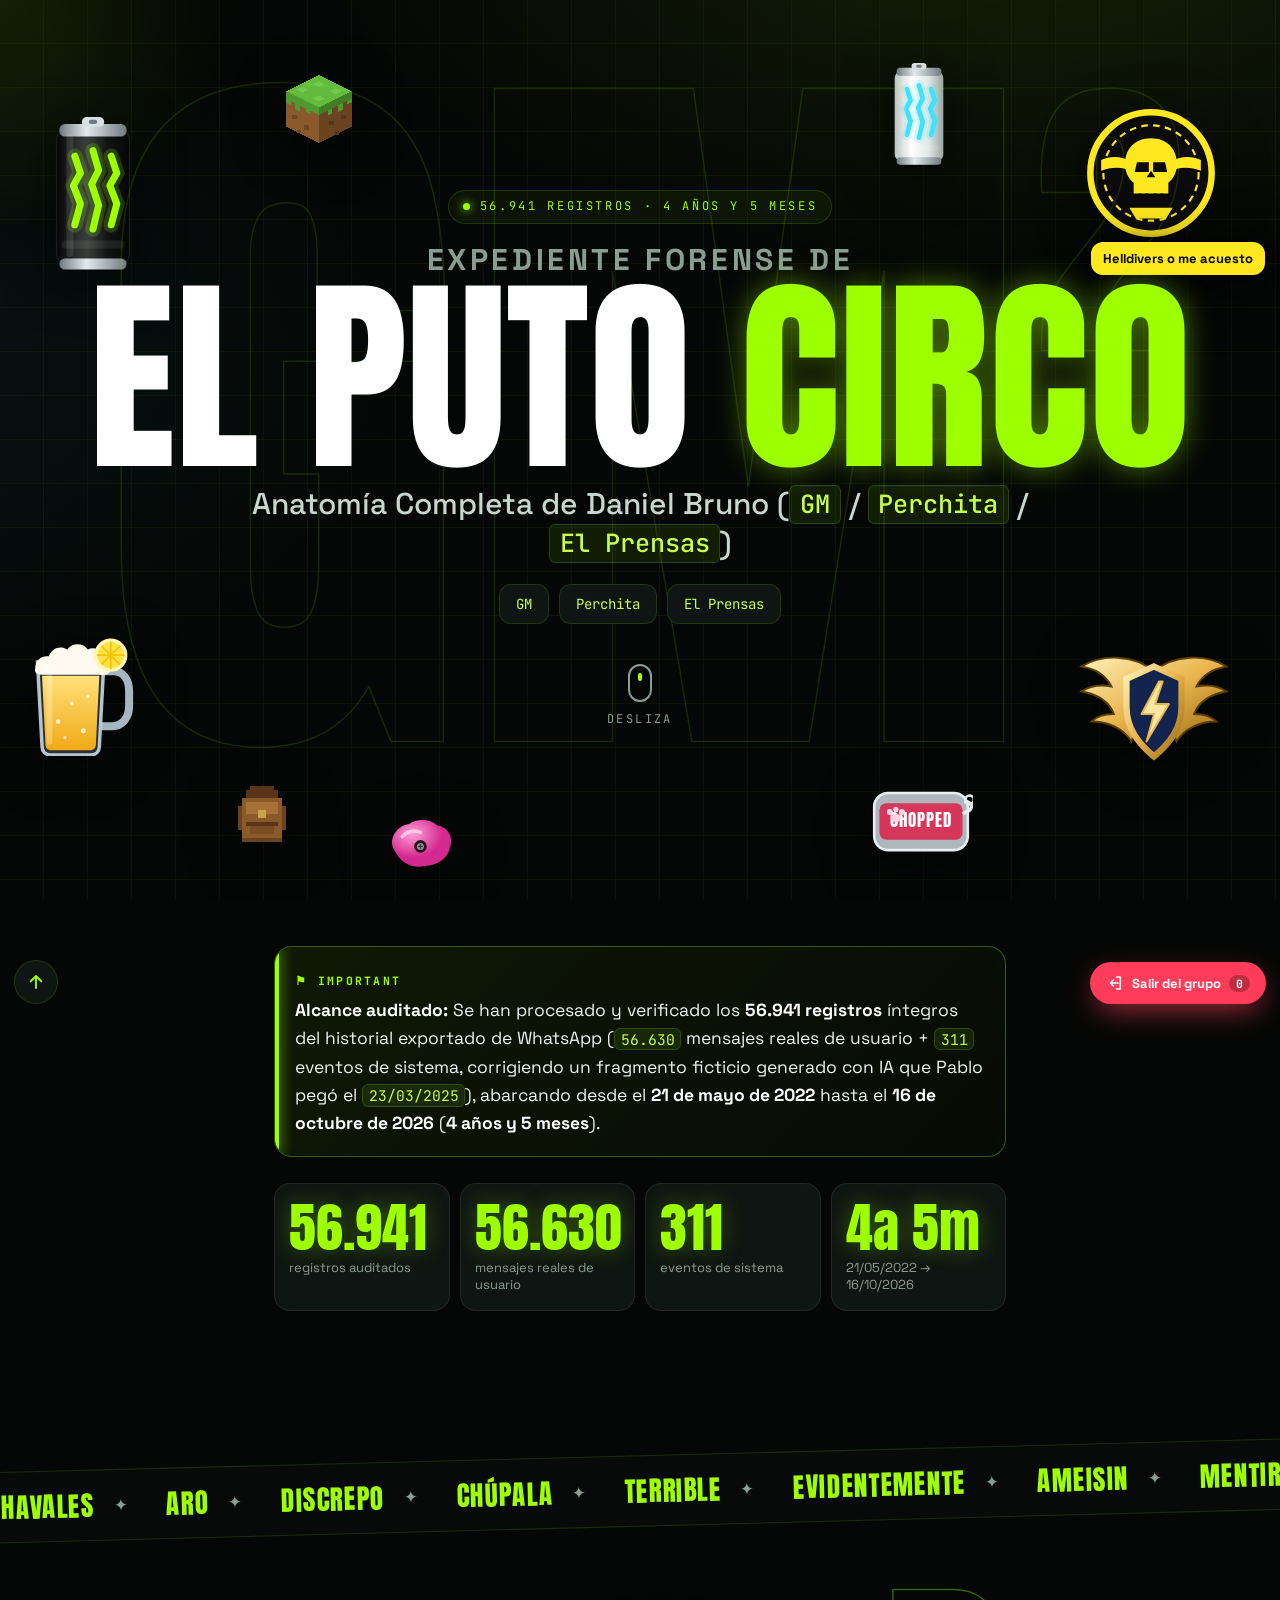
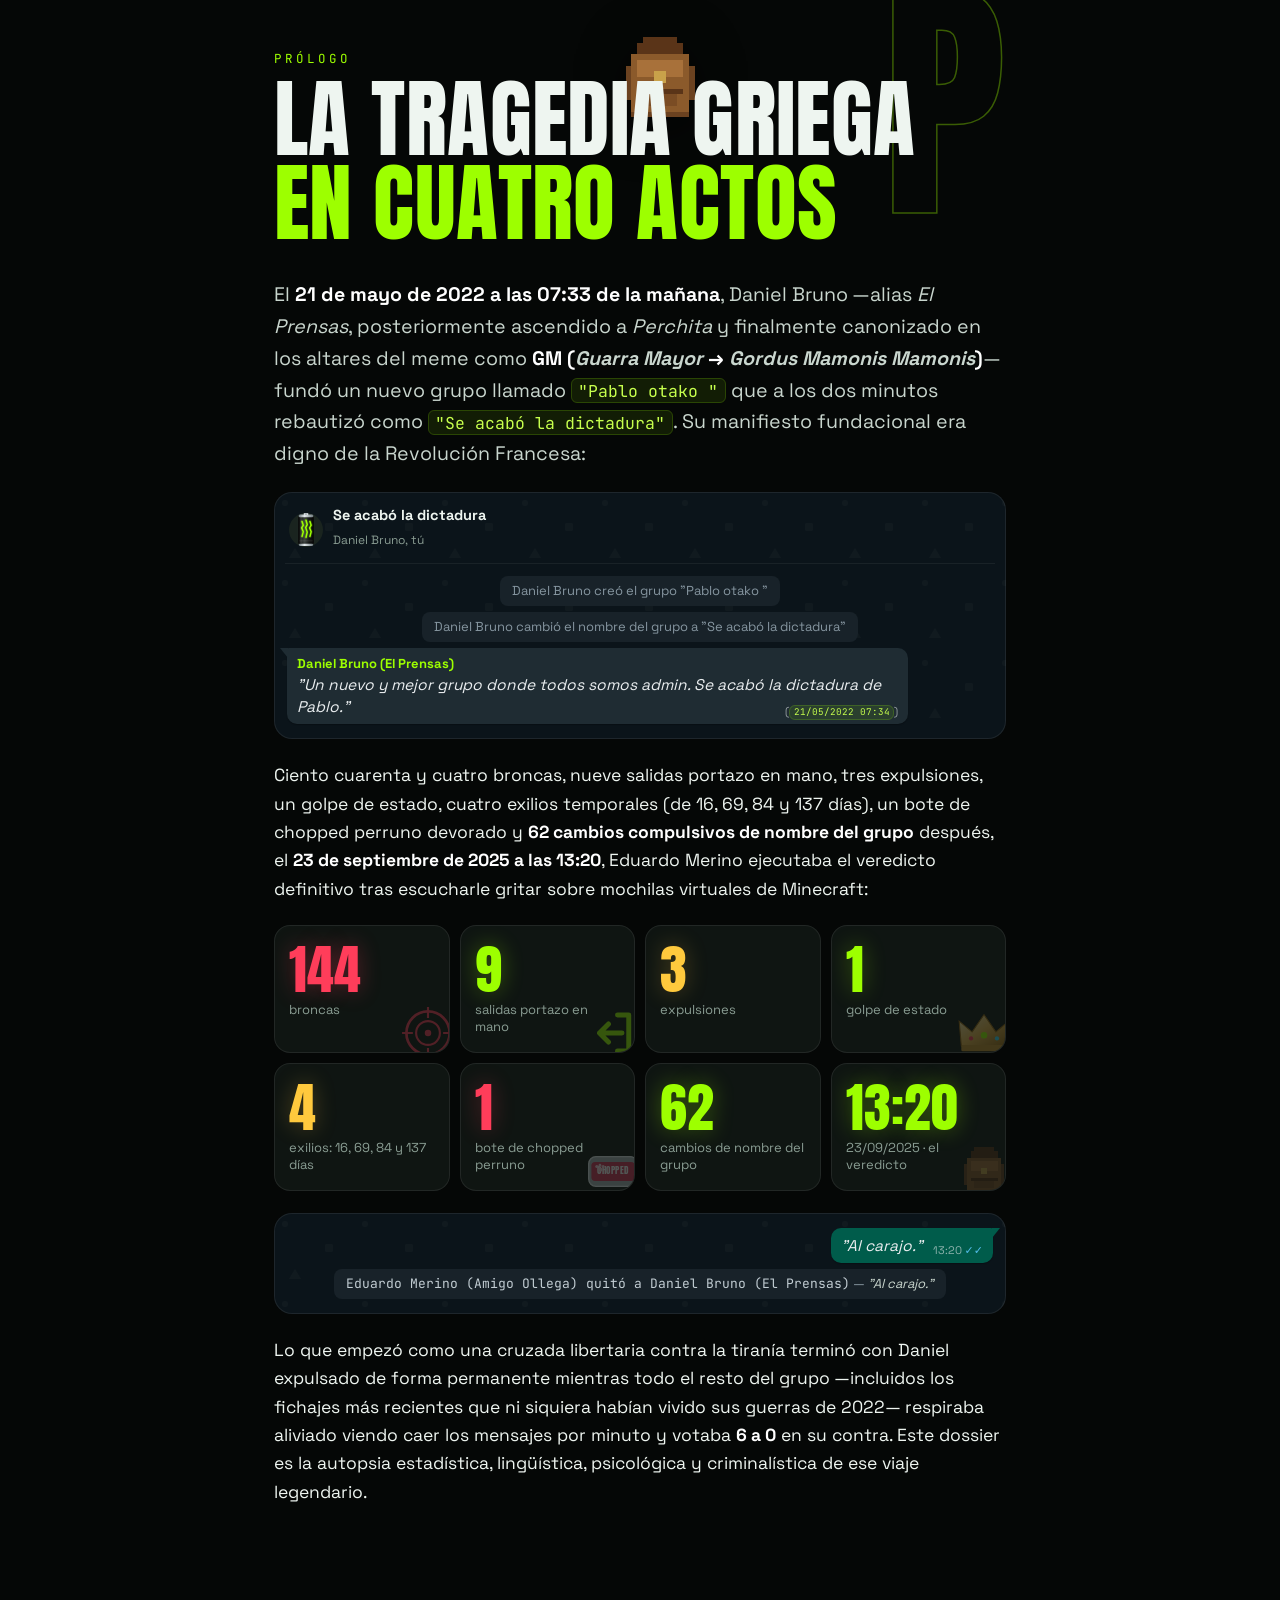
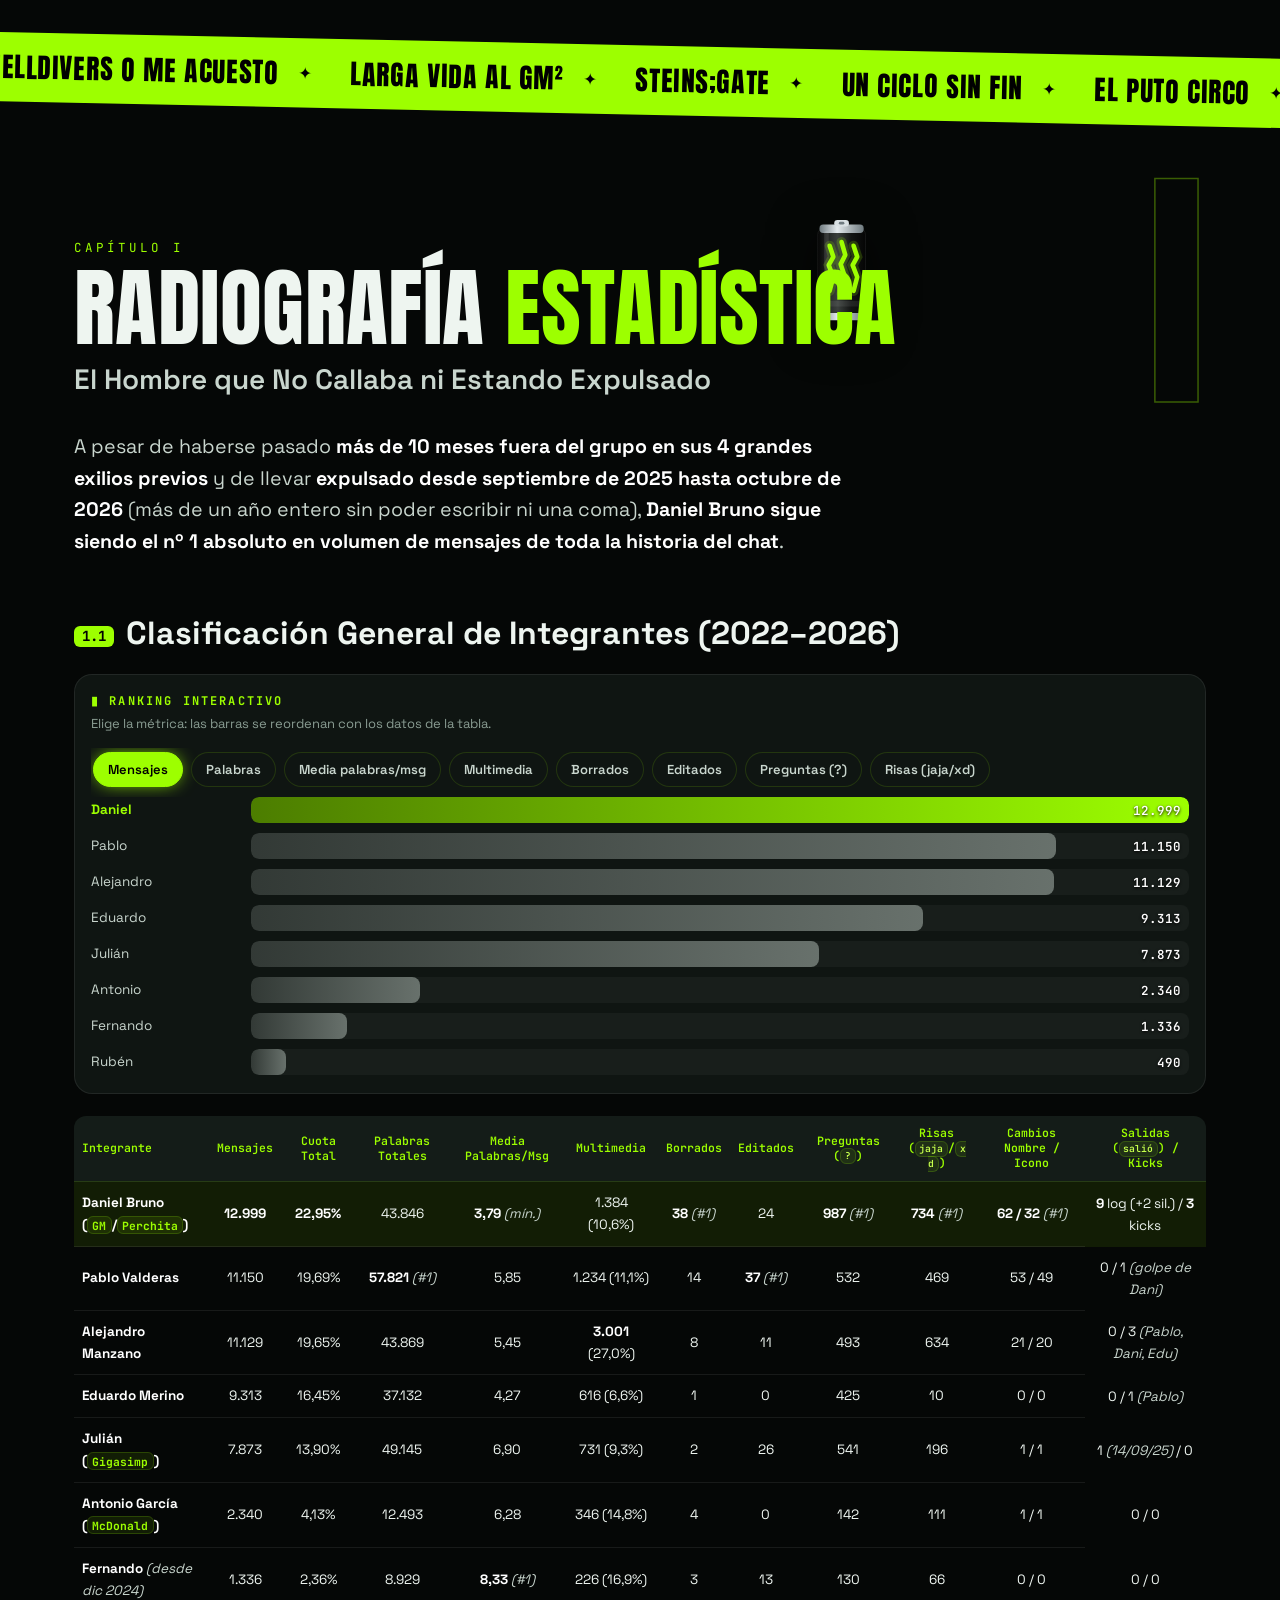
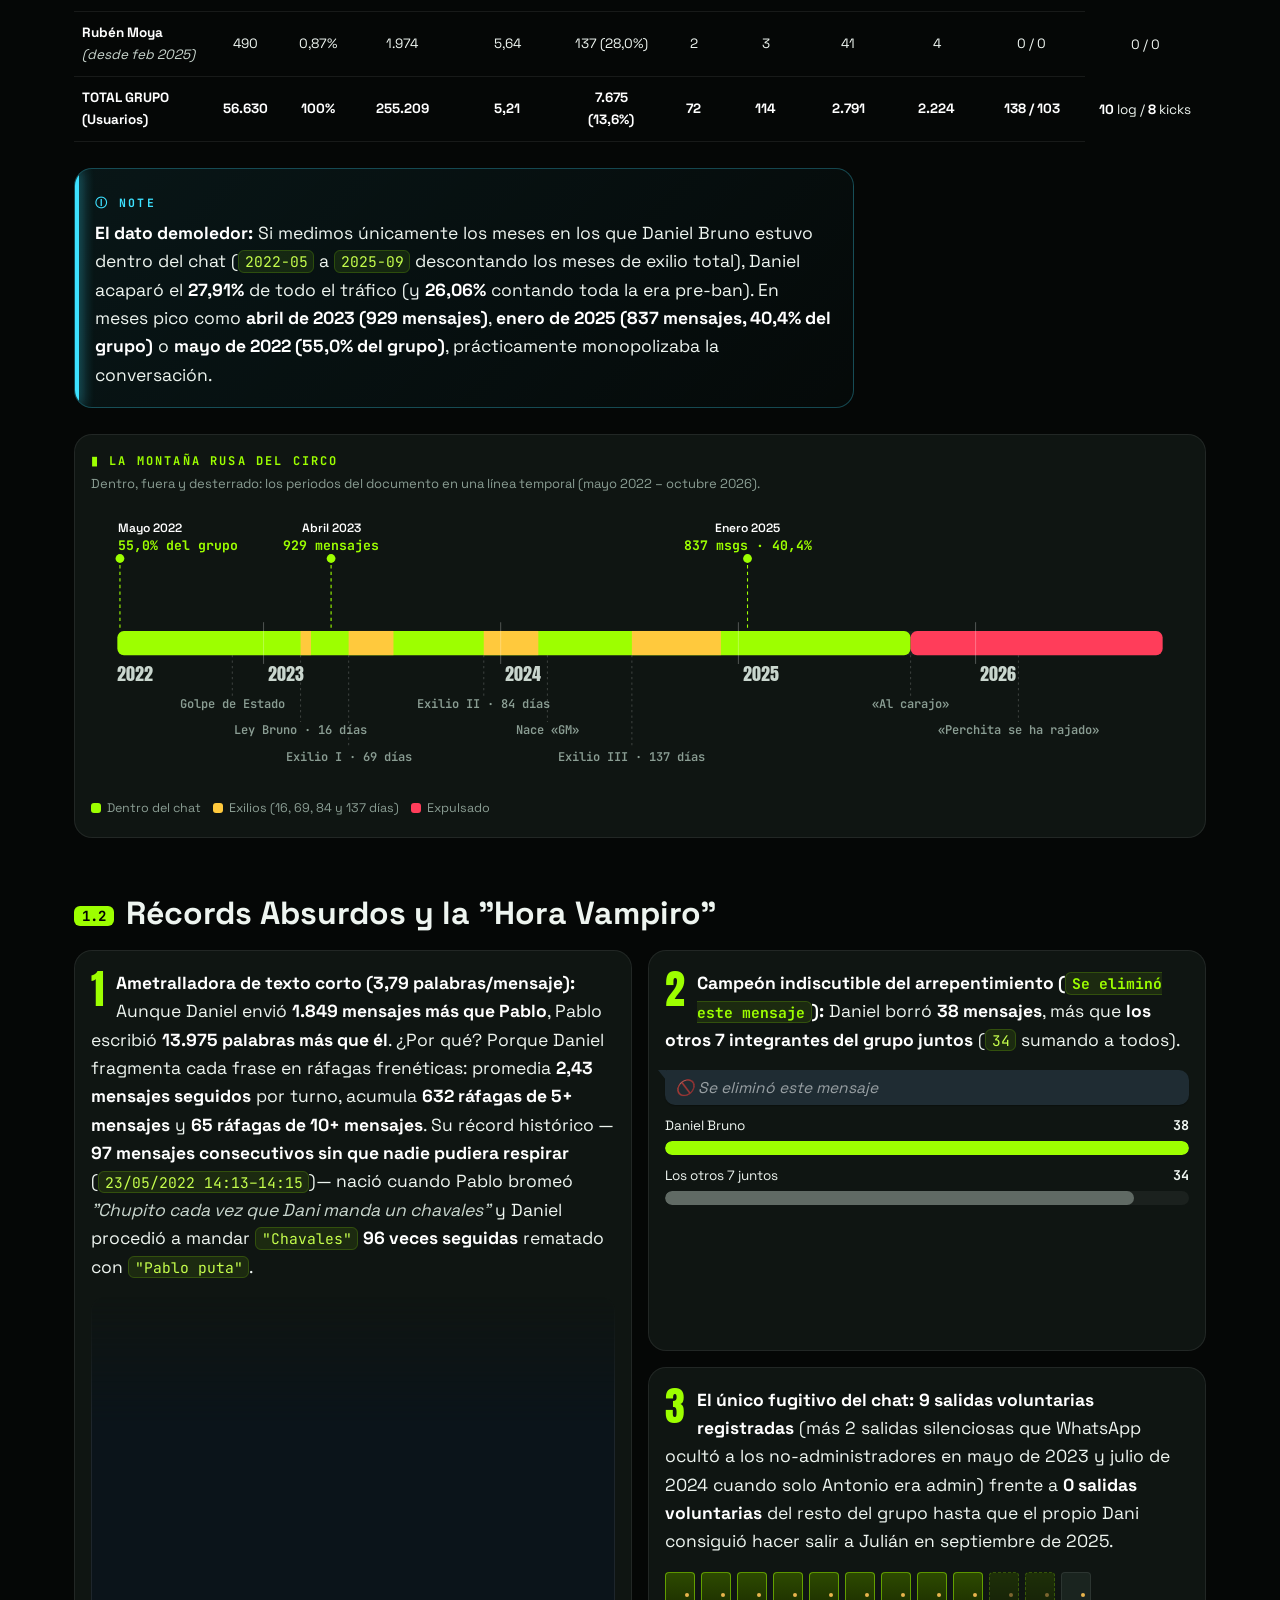
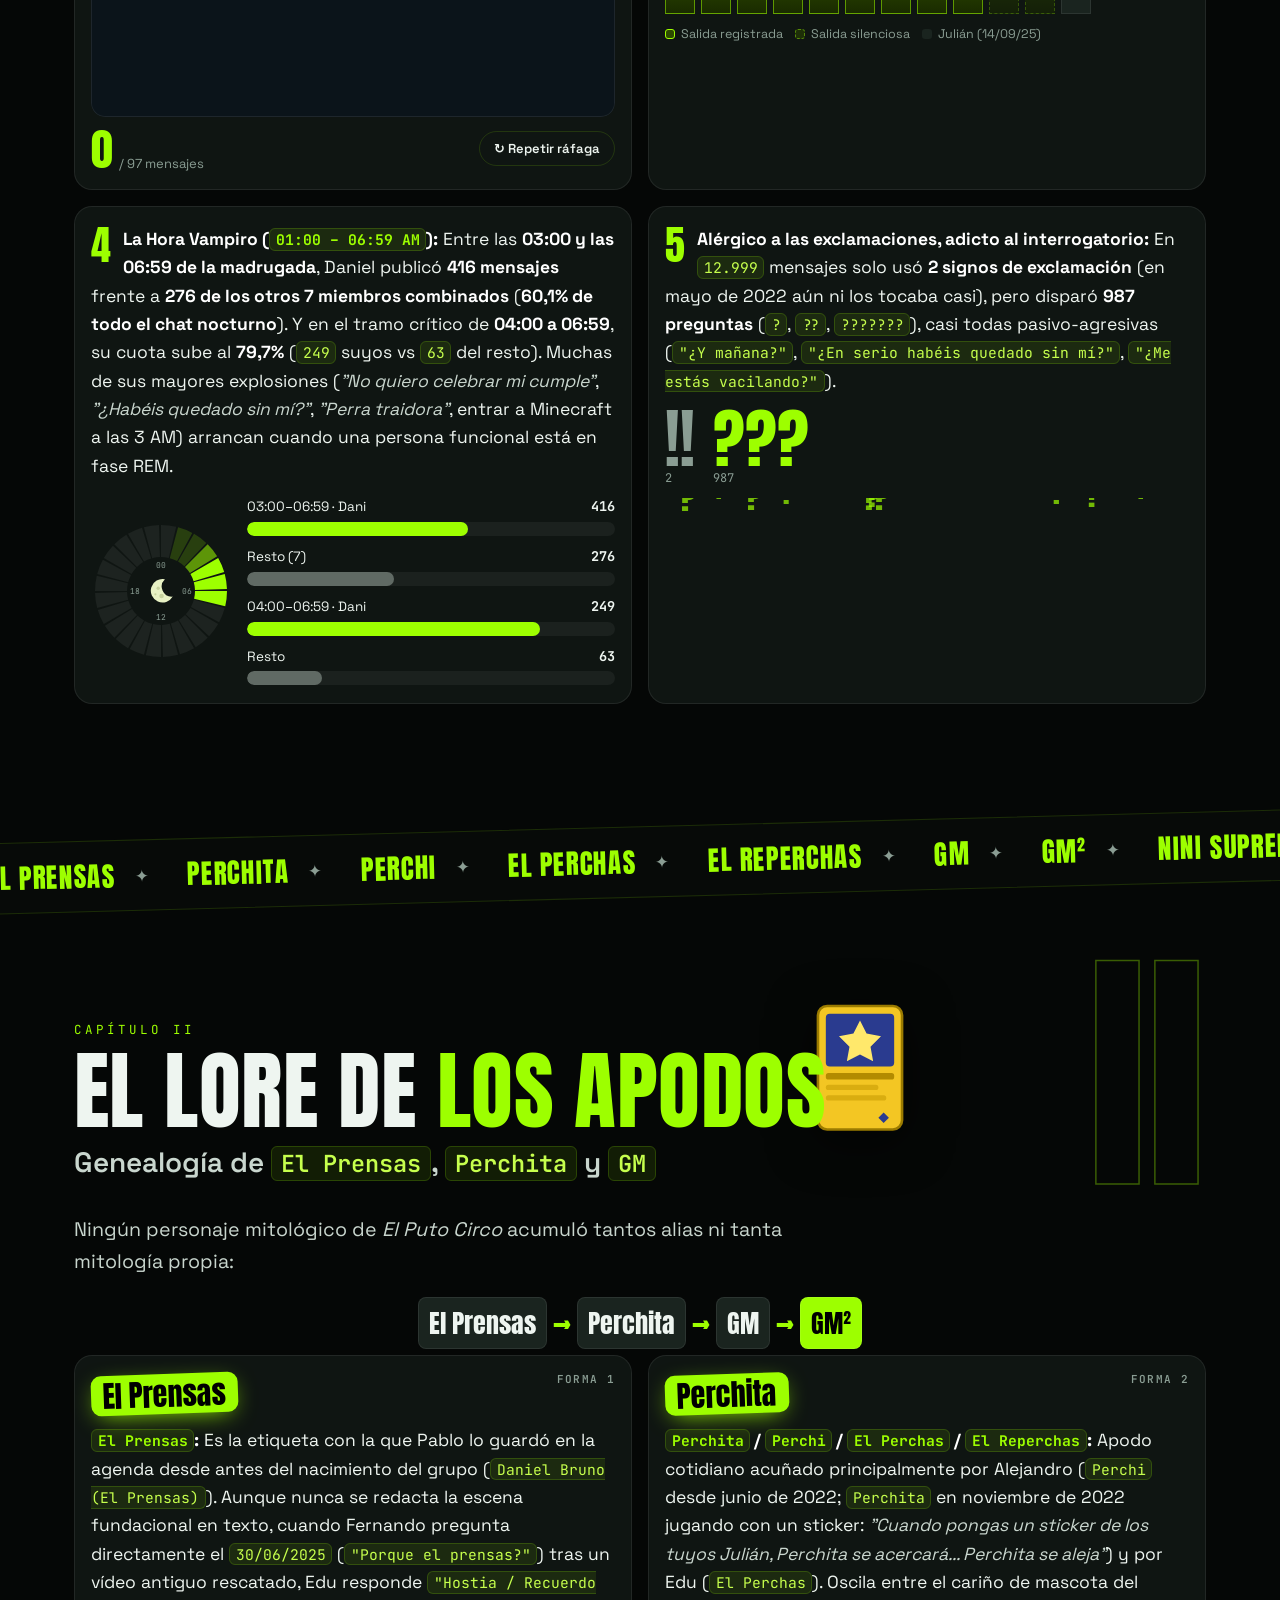
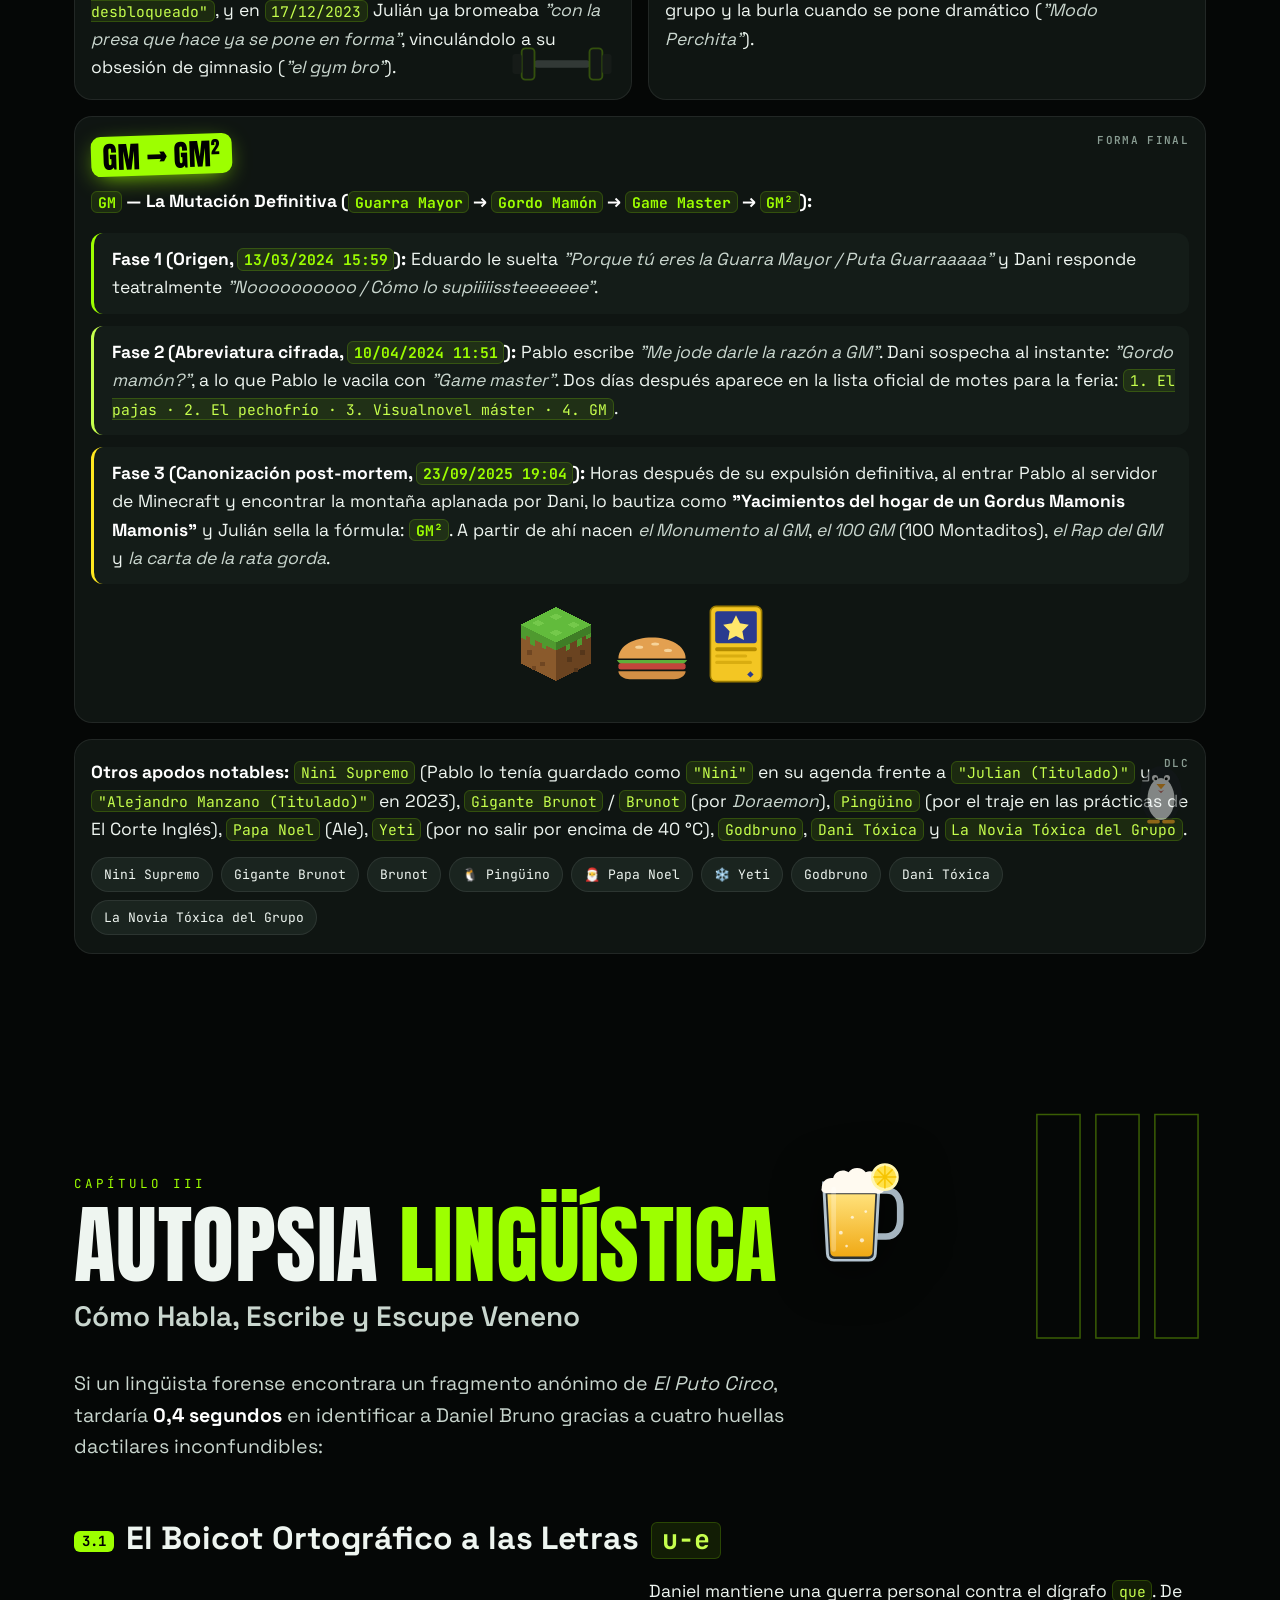
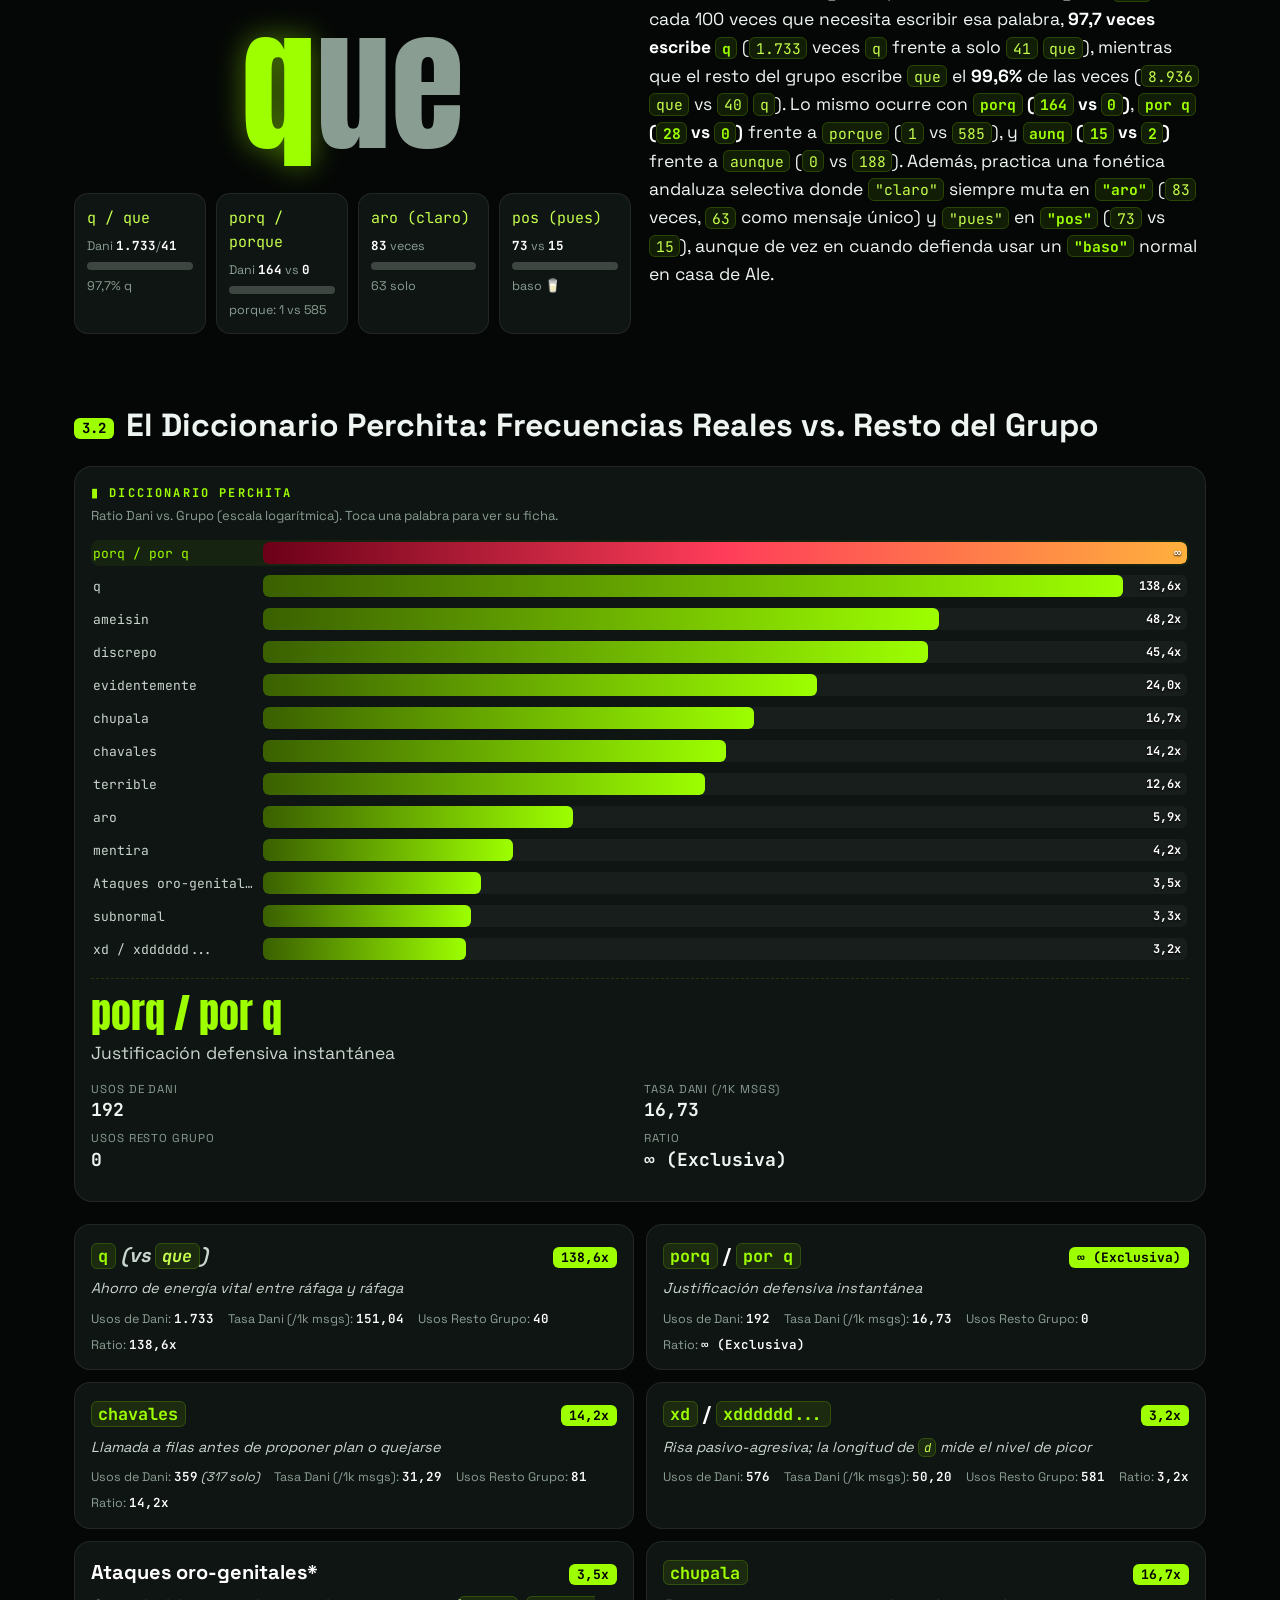
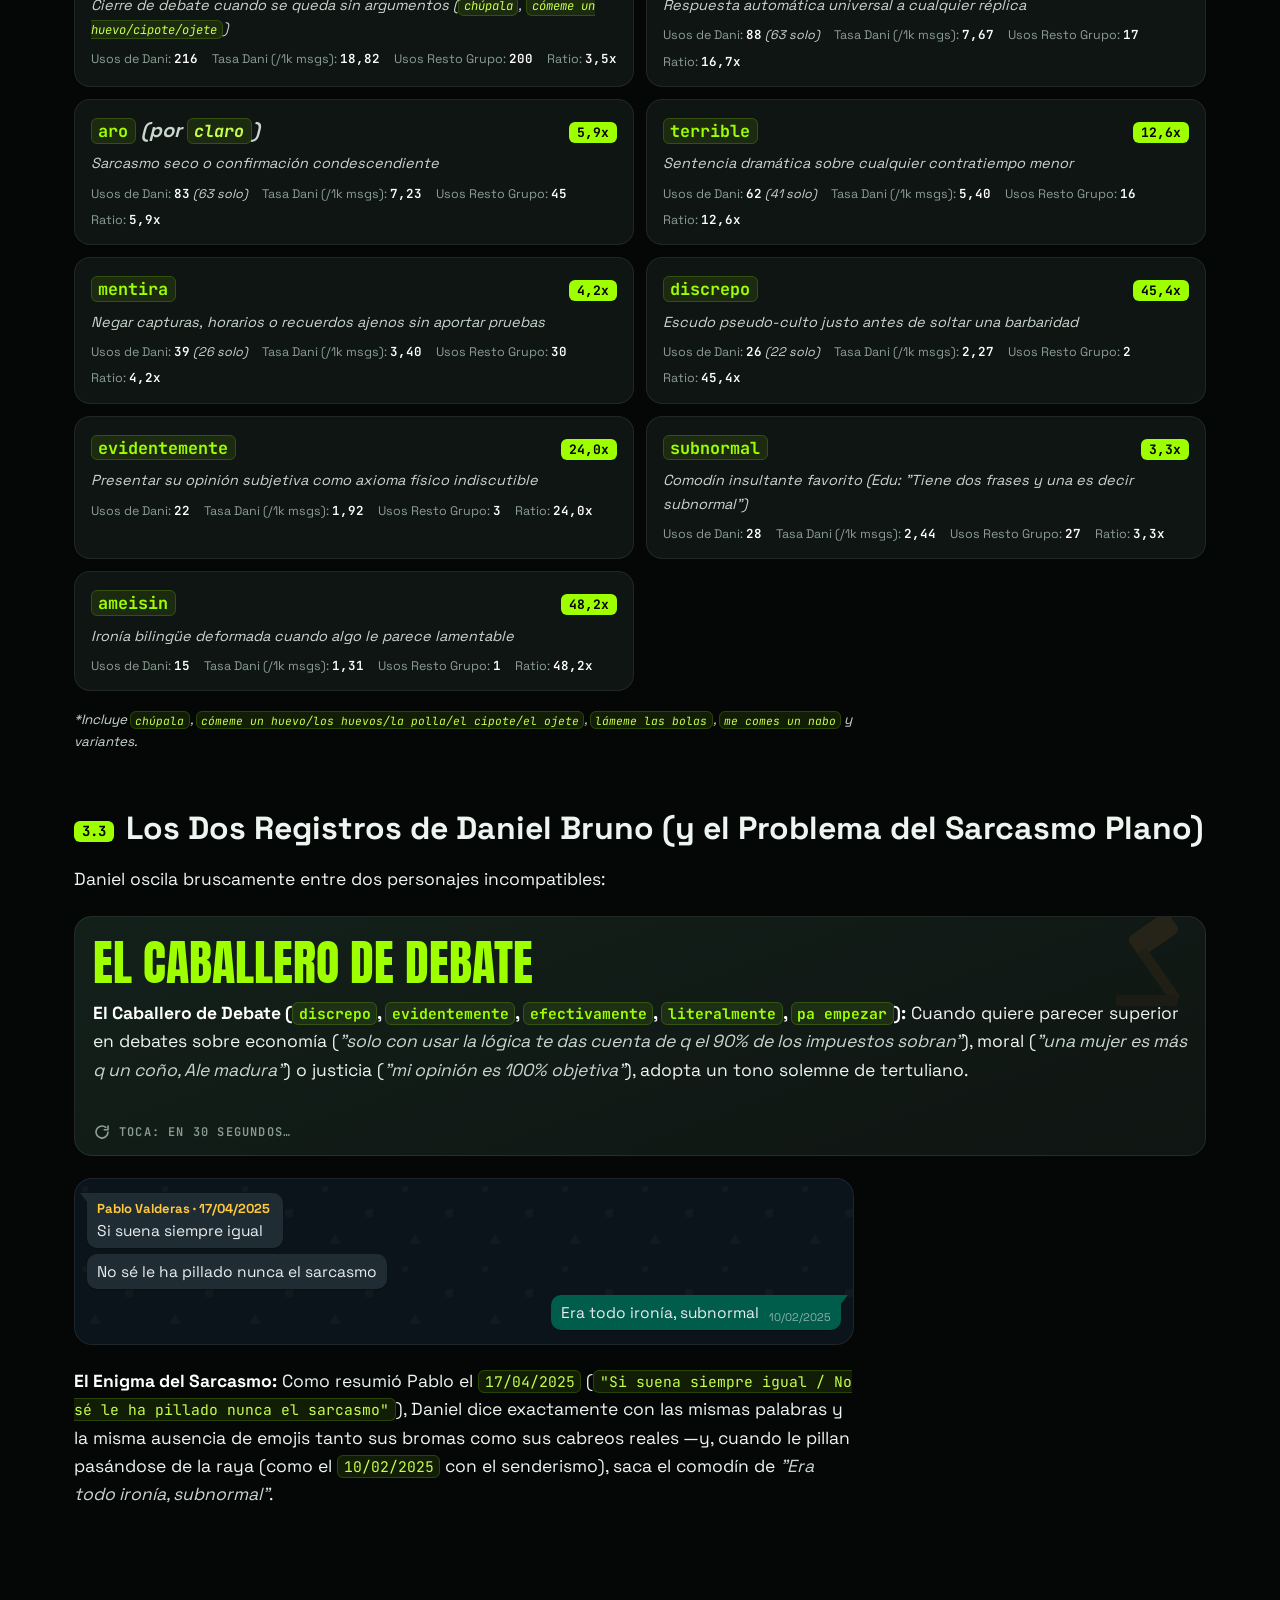
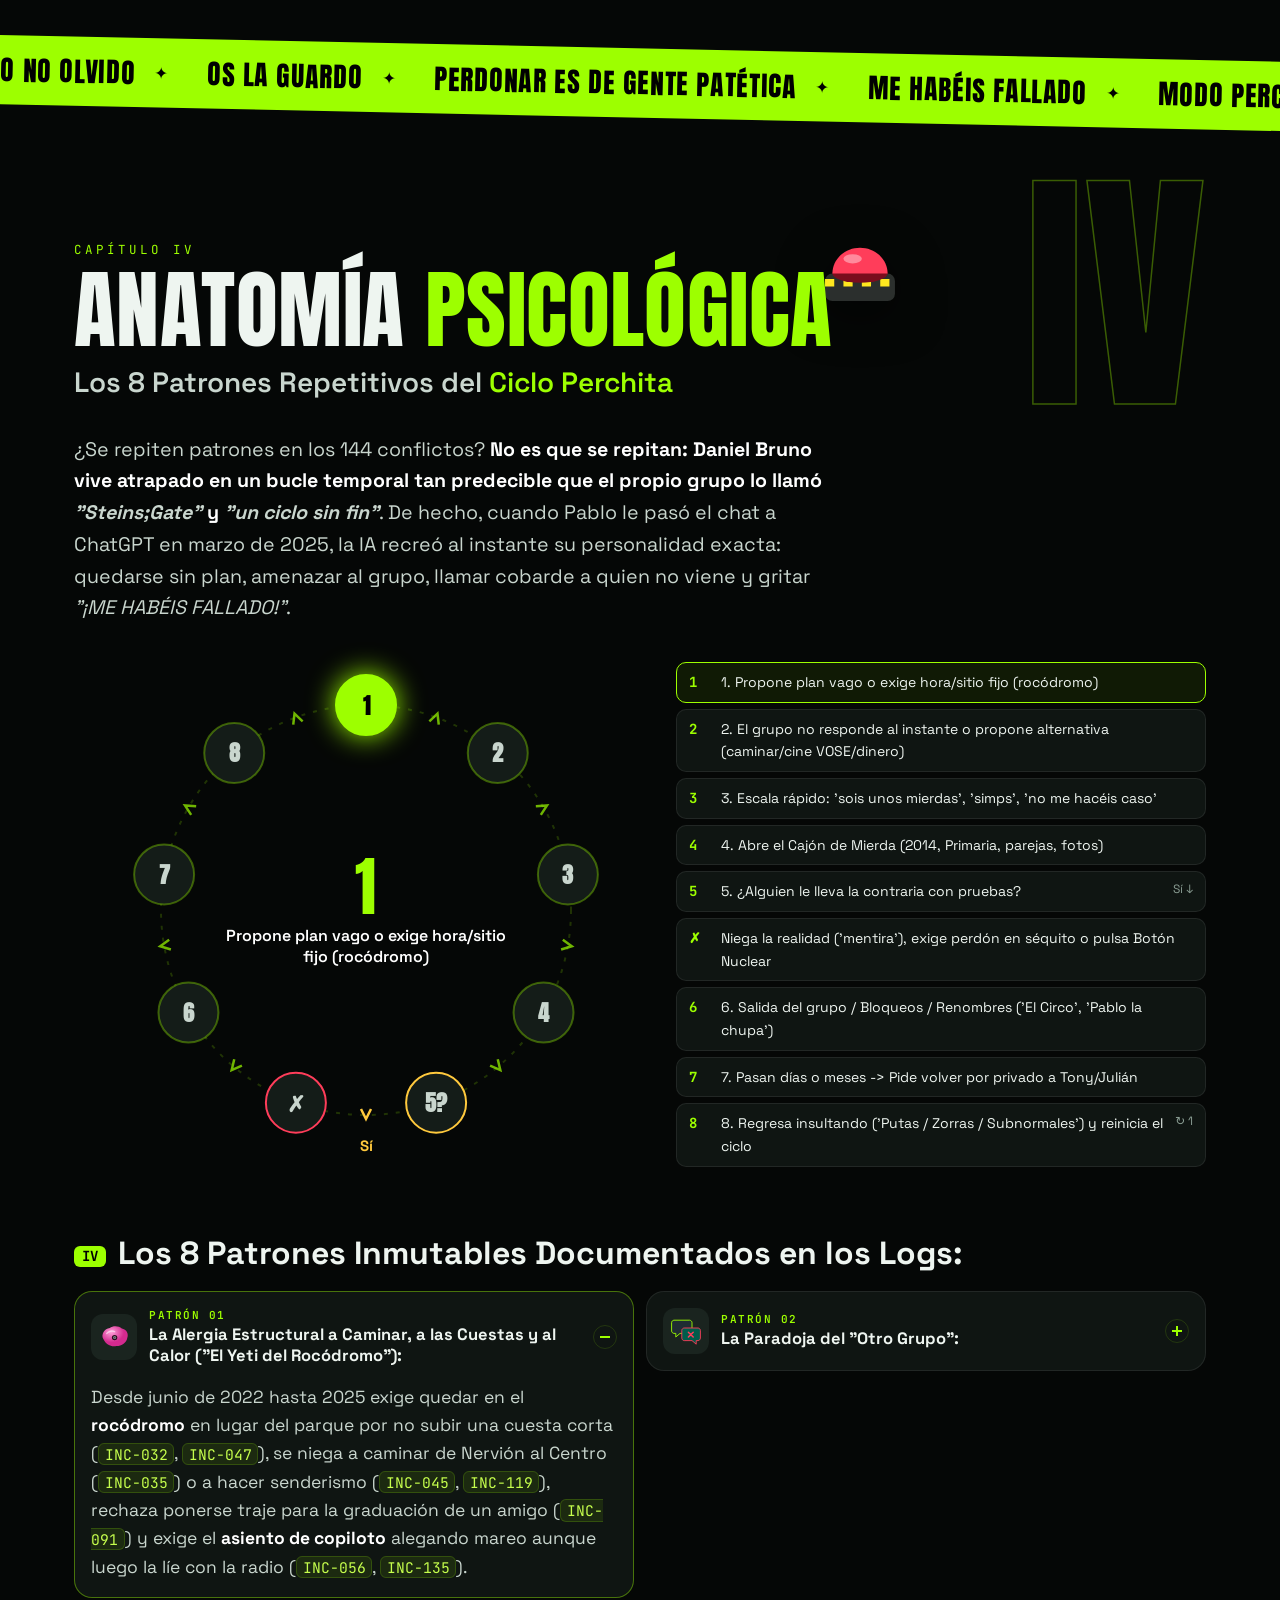
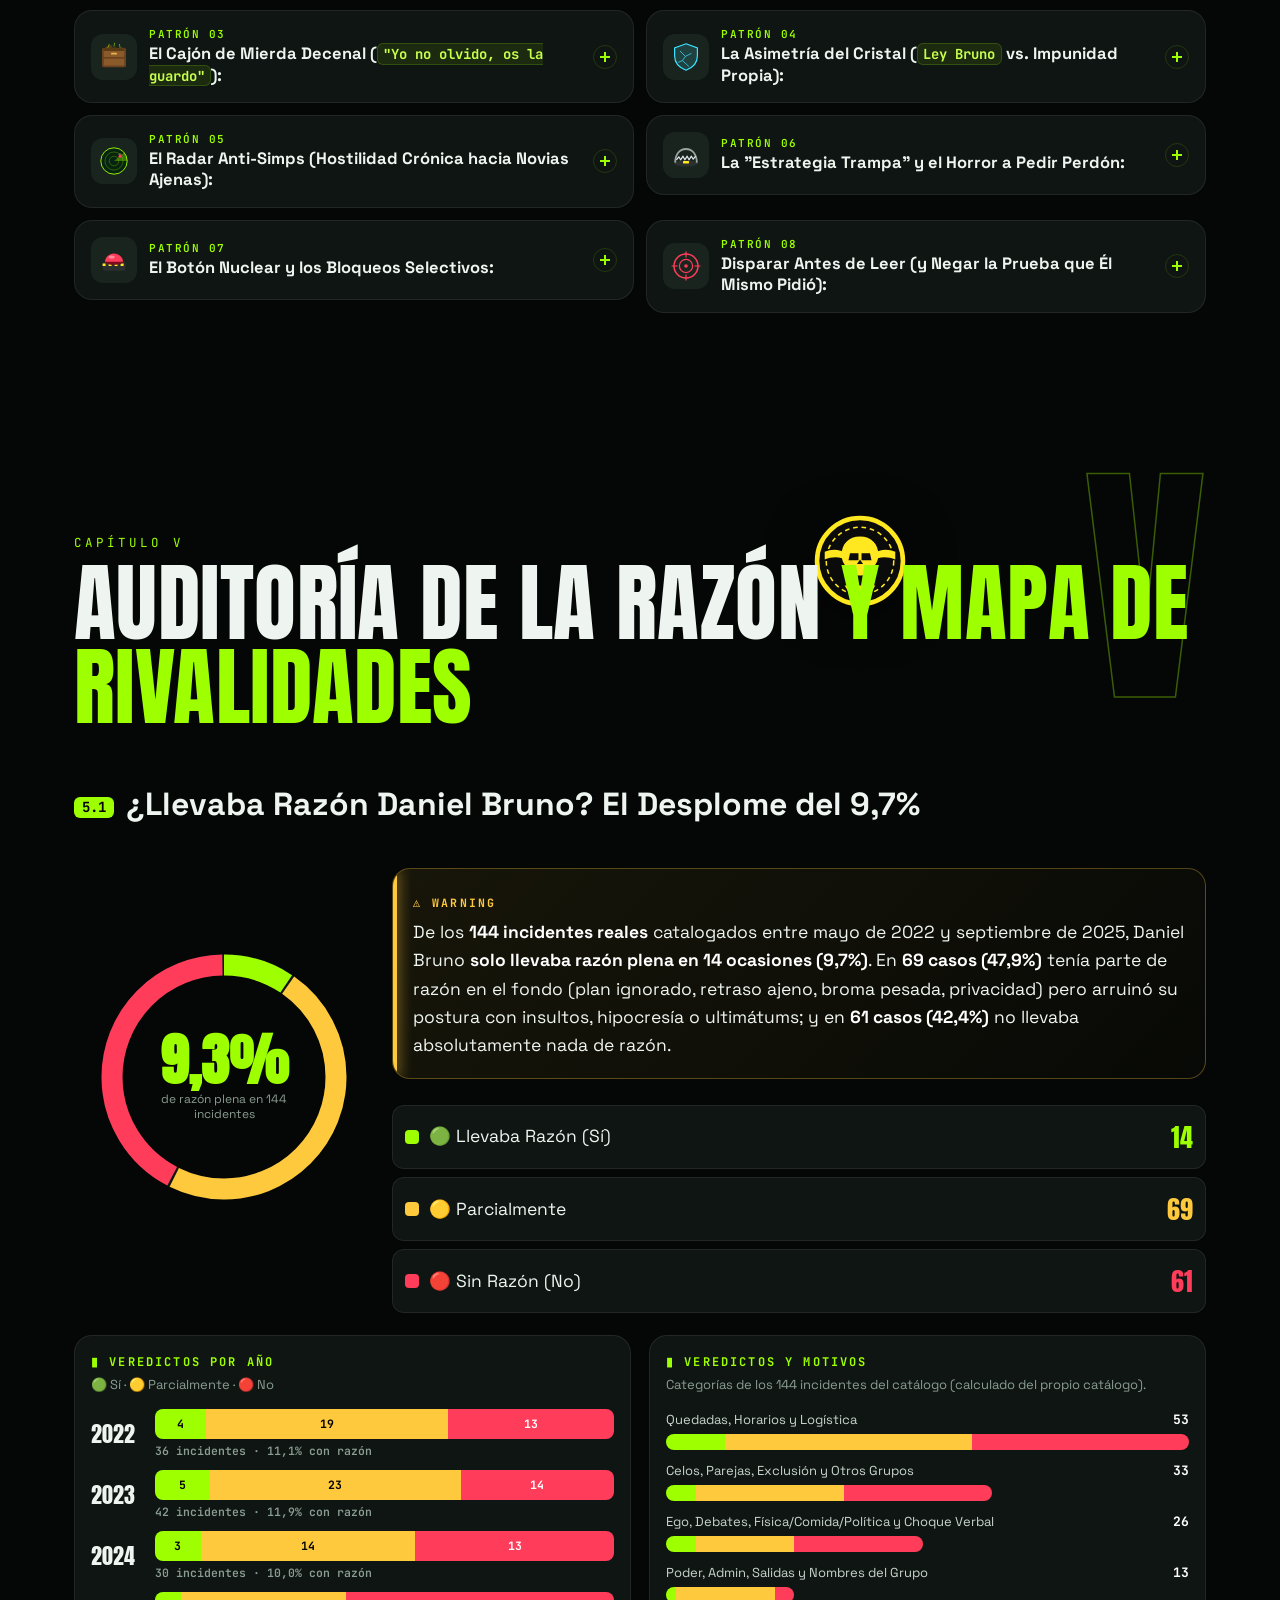
==== gm2-el-puto-circo.html @ 3cd3339b "Añade versión de un solo archivo de la web (gm2-el-puto-circo.html) Co-Authored-By: Claude Opus 5.5 " ====
<!doctype html>
<html lang="es">
<head>
<meta charset="utf-8">
<meta name="viewport" content="width=device-width, initial-scale=1, viewport-fit=cover">
<title>GM² · El Puto Circo</title>
<meta name="description" content="Expediente Forense de El Puto Circo: Anatomía Completa de Daniel Bruno (GM / Perchita / El Prensas).">
<meta name="theme-color" content="#050706">
<link rel="icon" href="data:image/svg+xml,%3Csvg xmlns='http://www.w3.org/2000/svg' viewBox='0 0 60 112'%3E%3Crect x='4' y='8' width='52' height='98' rx='7' fill='%23111'/%3E%3Cpath d='M18 30l4 12-5 9 5 12-4 14M30 26l4 14-5 10 5 14-4 16M42 30l4 12-5 9 5 12-4 14' stroke='%239dff00' stroke-width='5' fill='none' stroke-linecap='round' stroke-linejoin='round'/%3E%3C/svg%3E">
<link rel="preconnect" href="https://fonts.googleapis.com">
<link rel="preconnect" href="https://fonts.gstatic.com" crossorigin>
<link href="https://fonts.googleapis.com/css2?family=Anton&family=JetBrains+Mono:wght@500;600;700&family=Press+Start+2P&family=Space+Grotesk:wght@400;500;600;700&display=swap" rel="stylesheet">
<style>
/* =========================================================
   GM² · El Puto Circo — estilos (mobile first)
   ========================================================= */
:root {
  --bg: #050706;
  --bg2: #090d0b;
  --card: #0f1512;
  --card2: #141c18;
  --card3: #1a241f;
  --line: rgba(157, 255, 0, 0.14);
  --line2: rgba(255, 255, 255, 0.08);
  --ink: #eef5f0;
  --ink2: #c9d6ce;
  --muted: #8a9d93;
  --neon: #9dff00;
  --neon2: #c6ff4d;
  --neon-glow: rgba(157, 255, 0, 0.45);
  --yes: #9dff00;
  --part: #ffc93d;
  --no: #ff3d5a;
  --hd: #ffe81f;
  --gold: #e9b44c;
  --cyan: #3de1ff;
  --wa-out: #005c4b;
  --wa-in: #1f2c33;
  --wa-sys: #182229;
  --radius: 18px;
  --gutter: 16px;
  --maxw: 1180px;
  --f-display: "Anton", "Impact", "Arial Narrow", sans-serif;
  --f-body: "Space Grotesk", system-ui, -apple-system, "Segoe UI", Roboto, sans-serif;
  --f-mono: "JetBrains Mono", ui-monospace, SFMono-Regular, Menlo, monospace;
  --f-pixel: "Press Start 2P", var(--f-mono);
  color-scheme: dark;
}

*, *::before, *::after { box-sizing: border-box; }
html { overflow-x: hidden; overflow-x: clip; -webkit-text-size-adjust: 100%; scroll-behavior: smooth; scroll-padding-top: 72px; }
body {
  margin: 0;
  background: var(--bg);
  color: var(--ink);
  font-family: var(--f-body);
  font-size: 16.5px;
  line-height: 1.62;
  overflow-x: hidden;
  -webkit-font-smoothing: antialiased;
}
body.locked { overflow: hidden; }
img, svg { max-width: 100%; }
a { color: var(--neon); }
strong { color: #fff; font-weight: 700; }
em { color: var(--ink2); }
code, .c {
  font-family: var(--f-mono);
  font-size: 0.84em;
  background: rgba(157, 255, 0, 0.09);
  color: var(--neon2);
  border: 1px solid rgba(157, 255, 0, 0.18);
  padding: 0.05em 0.38em;
  border-radius: 6px;
  white-space: normal;
  word-break: break-word;
}
strong code { color: var(--neon); }
::selection { background: var(--neon); color: #000; }

/* fondo: rejilla + ruido */
.bg-grid {
  position: fixed; inset: 0; z-index: -2; pointer-events: none;
  background:
    radial-gradient(1200px 600px at 80% -10%, rgba(157,255,0,.10), transparent 60%),
    radial-gradient(900px 600px at -10% 40%, rgba(61,225,255,.05), transparent 60%),
    linear-gradient(transparent 0 calc(100% - 1px), rgba(157,255,0,.045) 0) 0 0 / 44px 44px,
    linear-gradient(90deg, transparent 0 calc(100% - 1px), rgba(157,255,0,.045) 0) 0 0 / 44px 44px,
    var(--bg);
}
.cursor-glow {
  position: fixed; z-index: -1; pointer-events: none; width: 520px; height: 520px; left: 0; top: 0;
  border-radius: 50%; background: radial-gradient(circle, rgba(157,255,0,.10), transparent 65%);
  transform: translate(-50%, -50%); opacity: 0; transition: opacity .4s;
}
@media (hover: hover) and (pointer: fine) { .cursor-glow { opacity: 1; } }

.wrap { width: 100%; max-width: var(--maxw); margin: 0 auto; padding: 0 var(--gutter); }
.narrow { max-width: 780px; }

/* ================= LOADER ================= */
.loader {
  position: fixed; inset: 0; z-index: 100; display: grid; place-items: center;
  background: var(--bg); transition: opacity .6s ease, visibility .6s;
}
.loader.done { opacity: 0; visibility: hidden; }
.loader-inner { display: grid; justify-items: center; gap: 18px; }
.loader-can { width: 92px; height: 170px; animation: canShake .5s ease-in-out 2; }
.loader-can .tab { transform-origin: 50% 90%; animation: tabPop .45s .95s cubic-bezier(.5,-0.6,.4,1.6) forwards; }
.loader-text { font-family: var(--f-mono); font-size: 13px; color: var(--neon); letter-spacing: .25em; text-transform: uppercase; }
.loader-text span { animation: blink 1s steps(2) infinite; }
.loader-burst { position: absolute; width: 4px; height: 4px; }
@keyframes canShake { 0%,100%{transform:rotate(0)} 25%{transform:rotate(-7deg)} 75%{transform:rotate(7deg)} }
@keyframes tabPop { to { transform: rotate(-38deg) translateY(-3px); } }
@keyframes blink { 50% { opacity: 0; } }

/* ================= NAV ================= */
.topbar {
  position: fixed; top: 0; left: 0; right: 0; z-index: 50;
  display: flex; align-items: center; justify-content: space-between;
  padding: 10px var(--gutter);
  background: linear-gradient(rgba(5,7,6,.92), rgba(5,7,6,.72));
  backdrop-filter: blur(10px); -webkit-backdrop-filter: blur(10px);
  border-bottom: 1px solid var(--line);
  transform: translateY(-100%); transition: transform .45s cubic-bezier(.2,.8,.2,1);
}
.topbar.show { transform: none; }
.brand { display: flex; align-items: center; gap: 10px; text-decoration: none; color: var(--ink); }
.brand svg { width: 18px; height: 34px; }
.brand b { font-family: var(--f-display); font-size: 22px; letter-spacing: .04em; color: var(--neon); font-weight: 400; }
.brand small { font-size: 11px; color: var(--muted); font-family: var(--f-mono); display: none; }
.progress { position: absolute; left: 0; bottom: -1px; height: 2px; width: 100%; background: var(--neon); transform-origin: 0 50%; transform: scaleX(0); box-shadow: 0 0 12px var(--neon); }
.nav-btn {
  display: inline-flex; align-items: center; gap: 8px; border: 1px solid var(--line); background: var(--card);
  color: var(--ink); padding: 8px 14px; border-radius: 999px; font: 600 13px var(--f-body); cursor: pointer;
}
.nav-btn .bars { width: 16px; height: 10px; position: relative; }
.nav-btn .bars::before, .nav-btn .bars::after { content: ""; position: absolute; left: 0; right: 0; height: 2px; background: var(--neon); border-radius: 2px; }
.nav-btn .bars::before { top: 0; } .nav-btn .bars::after { bottom: 0; width: 70%; }

.menu {
  position: fixed; inset: 0; z-index: 60; background: rgba(5,7,6,.97);
  display: flex; flex-direction: column; padding: 76px var(--gutter) 30px; overflow-y: auto;
  opacity: 0; visibility: hidden; transition: opacity .35s, visibility .35s;
}
.menu.open { opacity: 1; visibility: visible; }
.menu-close { position: absolute; top: 12px; right: var(--gutter); }
.menu ol { list-style: none; margin: 0 auto; padding: 0; width: 100%; max-width: 640px; counter-reset: m; }
.menu li { border-bottom: 1px solid var(--line2); transform: translateY(14px); opacity: 0; transition: transform .45s, opacity .45s; transition-delay: calc(var(--i) * 40ms); }
.menu.open li { transform: none; opacity: 1; }
.menu a { display: flex; gap: 14px; align-items: baseline; padding: 14px 4px; color: var(--ink); text-decoration: none; }
.menu a span { font-family: var(--f-mono); font-size: 12px; color: var(--neon); min-width: 40px; }
.menu a b { font-family: var(--f-display); font-weight: 400; font-size: clamp(22px, 6vw, 34px); letter-spacing: .01em; line-height: 1.1; }
.menu a:hover b { color: var(--neon); }

/* ================= HERO ================= */
.hero {
  position: relative; min-height: 100svh; display: grid; align-items: center; overflow: hidden;
  padding: 90px 0 70px; isolation: isolate;
}
.hero-floaters { position: absolute; inset: 0; z-index: -1; pointer-events: none; }
.floater { position: absolute; will-change: transform; filter: drop-shadow(0 10px 25px rgba(0,0,0,.6)); }
.floater > svg, .floater > .sticker { display: block; animation: bob var(--dur, 7s) ease-in-out infinite alternate; animation-delay: var(--del, 0s); }
@keyframes bob { from { transform: translateY(-10px) rotate(var(--r1, -8deg)); } to { transform: translateY(12px) rotate(var(--r2, 8deg)); } }
.hero-content { position: relative; text-align: center; }
.kicker {
  display: inline-flex; align-items: center; gap: 10px; font-family: var(--f-mono); font-size: 12px; letter-spacing: .22em;
  text-transform: uppercase; color: var(--neon); padding: 6px 14px; border: 1px solid var(--line); border-radius: 999px; background: rgba(157,255,0,.05);
}
.kicker::before { content: ""; width: 7px; height: 7px; border-radius: 50%; background: var(--neon); box-shadow: 0 0 10px var(--neon); animation: blink 1.4s infinite; }
.hero h1 { margin: 22px 0 6px; font-family: var(--f-display); font-weight: 400; line-height: .9; letter-spacing: .005em; }
.hero h1 .pre { display: block; font-size: clamp(18px, 4.6vw, 30px); color: var(--muted); letter-spacing: .12em; text-transform: uppercase; margin-bottom: 10px; font-family: var(--f-body); font-weight: 700; }
.hero h1 .main { display: block; font-size: clamp(64px, 19vw, 210px); color: #fff; text-transform: uppercase; }
.hero h1 .main i { font-style: normal; color: var(--neon); text-shadow: 0 0 30px var(--neon-glow); }
.hero h2 { margin: 12px auto 0; font-size: clamp(18px, 4.4vw, 30px); font-weight: 500; color: var(--ink2); max-width: 820px; line-height: 1.3; }
.aliases { display: flex; flex-wrap: wrap; gap: 10px; justify-content: center; margin-top: 22px; }
.alias {
  font-family: var(--f-mono); font-size: 14px; padding: 8px 16px; border-radius: 12px; border: 1px solid var(--line);
  background: var(--card); color: var(--neon2); position: relative; overflow: hidden;
}
.alias::after { content: ""; position: absolute; inset: 0; background: linear-gradient(110deg, transparent 30%, rgba(157,255,0,.25) 50%, transparent 70%); transform: translateX(-100%); animation: shine 3.6s infinite; animation-delay: var(--d, 0s); }
@keyframes shine { 60%, 100% { transform: translateX(100%); } }
.gm-mega {
  position: absolute; left: 50%; top: 50%; transform: translate(-50%, -54%); z-index: -1;
  font-family: var(--f-display); font-size: clamp(260px, 72vw, 760px); line-height: 1; color: transparent;
  -webkit-text-stroke: 1.5px rgba(157,255,0,.13); white-space: nowrap; user-select: none; pointer-events: none;
}
.gm-mega sup { font-size: .4em; vertical-align: top; position: relative; top: .1em; }
.scroll-hint { margin-top: 40px; display: inline-flex; flex-direction: column; align-items: center; gap: 8px; color: var(--muted); font-size: 12px; font-family: var(--f-mono); letter-spacing: .2em; text-decoration: none; }
.scroll-hint .mouse { width: 24px; height: 38px; border: 2px solid var(--muted); border-radius: 14px; position: relative; }
.scroll-hint .mouse::after { content: ""; position: absolute; left: 50%; top: 7px; width: 4px; height: 8px; margin-left: -2px; border-radius: 2px; background: var(--neon); animation: wheel 1.6s infinite; }
@keyframes wheel { 0% { opacity: 0; transform: translateY(-4px); } 40% { opacity: 1; } 100% { opacity: 0; transform: translateY(10px); } }

.glitch { position: relative; display: inline-block; }
.glitch::before, .glitch::after { content: attr(data-text); position: absolute; inset: 0; pointer-events: none; }
.glitch::before { color: #ff2fd0; transform: translate(2px, 0); clip-path: inset(0 0 0 0); opacity: .0; animation: gl1 4.5s infinite steps(1); }
.glitch::after { color: var(--cyan); transform: translate(-2px, 0); opacity: 0; animation: gl2 4.5s infinite steps(1); }
@keyframes gl1 { 0%, 92%, 100% { opacity: 0; } 93% { opacity: .8; clip-path: inset(10% 0 60% 0); } 95% { opacity: .8; clip-path: inset(55% 0 10% 0); transform: translate(-3px,0);} 97% { opacity: .8; clip-path: inset(30% 0 40% 0); } }
@keyframes gl2 { 0%, 92%, 100% { opacity: 0; } 94% { opacity: .8; clip-path: inset(65% 0 5% 0); } 96% { opacity: .8; clip-path: inset(5% 0 75% 0); transform: translate(3px,0);} }

/* ================= SECCIONES ================= */
section { position: relative; padding: 70px 0; }
.chapter-head { position: relative; margin-bottom: 34px; }
.chapter-num {
  font-family: var(--f-display); font-size: clamp(110px, 32vw, 260px); line-height: .8; color: transparent;
  -webkit-text-stroke: 1.5px rgba(157,255,0,.35); position: absolute; right: -6px; top: -26px; z-index: -1; user-select: none;
}
.chapter-kicker { font-family: var(--f-mono); color: var(--neon); font-size: 12.5px; letter-spacing: .24em; text-transform: uppercase; }
.chapter-title { font-family: var(--f-display); font-weight: 400; font-size: clamp(38px, 10.5vw, 86px); line-height: .98; margin: 8px 0 0; letter-spacing: .005em; text-transform: uppercase; }
.chapter-title em { color: var(--neon); font-style: normal; }
.chapter-title .sub { display: block; font-family: var(--f-body); text-transform: none; font-weight: 600; font-size: clamp(18px, 4.6vw, 28px); line-height: 1.25; color: var(--ink2); margin-top: 12px; letter-spacing: 0; }
h3.sec {
  font-family: var(--f-body); font-weight: 700; font-size: clamp(22px, 5.6vw, 32px); line-height: 1.2; margin: 56px 0 18px;
  display: flex; gap: 12px; align-items: baseline;
}
h3.sec .n { font-family: var(--f-mono); font-size: 14px; color: #000; background: var(--neon); padding: 2px 8px; border-radius: 6px; flex: none; position: relative; top: -3px; }
h4.sub { font-size: 20px; margin: 40px 0 14px; line-height: 1.25; }
p { margin: 0 0 1em; }
.lead { font-size: 1.12em; color: var(--ink2); }
.lead strong { color: #fff; }

/* ================= CALLOUTS ================= */
.callout {
  position: relative; border-radius: var(--radius); padding: 18px 18px 18px 20px; margin: 26px 0;
  background: linear-gradient(135deg, rgba(157,255,0,.07), rgba(157,255,0,.02)); border: 1px solid rgba(157,255,0,.3);
  overflow: hidden;
}
.callout::before { content: ""; position: absolute; left: 0; top: 0; bottom: 0; width: 4px; background: var(--cc, var(--neon)); box-shadow: 0 0 14px var(--cc, var(--neon)); }
.callout-tag { display: inline-flex; align-items: center; gap: 8px; font: 700 11.5px var(--f-mono); letter-spacing: .2em; text-transform: uppercase; color: var(--cc, var(--neon)); margin-bottom: 8px; }
.callout p:last-child { margin-bottom: 0; }
.callout.note { --cc: var(--cyan); background: linear-gradient(135deg, rgba(61,225,255,.07), rgba(61,225,255,.015)); border-color: rgba(61,225,255,.28); }
.callout.warning { --cc: var(--part); background: linear-gradient(135deg, rgba(255,201,61,.08), rgba(255,201,61,.015)); border-color: rgba(255,201,61,.3); }
.callout.caution { --cc: var(--no); background: linear-gradient(135deg, rgba(255,61,90,.09), rgba(255,61,90,.02)); border-color: rgba(255,61,90,.32); }

/* ================= STATS ================= */
.stats { display: grid; grid-template-columns: repeat(2, 1fr); gap: 10px; margin: 22px 0; }
.stat {
  background: var(--card); border: 1px solid var(--line2); border-radius: 16px; padding: 16px 14px; position: relative; overflow: hidden;
  transition: transform .3s, border-color .3s;
}
.stat:hover { transform: translateY(-3px); border-color: var(--line); }
.stat .v { font-family: var(--f-display); font-size: clamp(34px, 10vw, 54px); line-height: 1; color: var(--neon); display: block; text-shadow: 0 0 22px rgba(157,255,0,.3); }
.stat .l { font-size: 13px; color: var(--muted); display: block; margin-top: 6px; line-height: 1.3; }
.stat .ico { position: absolute; right: -6px; bottom: -8px; width: 54px; height: 54px; opacity: .28; }
.stat.red .v { color: var(--no); text-shadow: 0 0 22px rgba(255,61,90,.3); }
.stat.yel .v { color: var(--part); text-shadow: 0 0 22px rgba(255,201,61,.25); }

/* ================= WHATSAPP ================= */
.chat {
  background: #0b141a url("data:image/svg+xml,%3Csvg xmlns='http://www.w3.org/2000/svg' width='80' height='80' viewBox='0 0 80 80'%3E%3Cg fill='%23ffffff' fill-opacity='0.025'%3E%3Ccircle cx='10' cy='10' r='3'/%3E%3Crect x='50' y='30' width='8' height='8' rx='2'/%3E%3Cpath d='M20 55l6 10h-12z'/%3E%3C/g%3E%3C/svg%3E");
  border-radius: var(--radius); padding: 14px 12px; border: 1px solid var(--line2); margin: 22px 0;
  display: flex; flex-direction: column; gap: 6px; position: relative;
}
.chat-head { display: flex; align-items: center; gap: 10px; padding: 2px 4px 10px; margin: -2px -2px 6px; border-bottom: 1px solid rgba(255,255,255,.06); }
.chat-head .av { width: 34px; height: 34px; border-radius: 50%; background: var(--card3); display: grid; place-items: center; overflow: hidden; flex: none; }
.chat-head .av svg { width: 20px; height: 34px; }
.chat-head b { font-size: 14.5px; display: block; line-height: 1.2; }
.chat-head small { font-size: 12px; color: var(--muted); }
.bubble {
  position: relative; max-width: 88%; padding: 7px 10px 6px; border-radius: 10px; font-size: 15.5px; line-height: 1.42;
  background: var(--wa-in); color: #e9edef; align-self: flex-start; box-shadow: 0 1px 1px rgba(0,0,0,.25);
}
.bubble.first { border-top-left-radius: 2px; }
.bubble.first::before { content: ""; position: absolute; top: 0; left: -7px; border: 8px solid transparent; border-top-color: var(--wa-in); border-right-color: var(--wa-in); border-width: 0 8px 10px 0; border-color: transparent var(--wa-in) transparent transparent; }
.bubble.out { align-self: flex-end; background: var(--wa-out); }
.bubble.out.first { border-top-left-radius: 10px; border-top-right-radius: 2px; }
.bubble.out.first::before { left: auto; right: -7px; border-width: 0 0 10px 8px; border-color: transparent transparent transparent var(--wa-out); }
.bubble .who { display: block; font-size: 13px; font-weight: 700; margin-bottom: 1px; color: var(--who, #53bdeb); }
.bubble .meta { float: right; font-size: 11px; color: rgba(233,237,239,.6); margin: 8px 0 -4px 10px; font-family: var(--f-body); }
.bubble .meta.ticks::after { content: " ✓✓"; color: #53bdeb; }
.bubble em { color: inherit; }
.bubble.deleted { font-style: italic; color: rgba(233,237,239,.6); }
.sys {
  align-self: center; background: var(--wa-sys); color: #8696a0; font-size: 13px; padding: 6px 12px; border-radius: 8px; text-align: center; max-width: 92%; line-height: 1.4;
}
.sys code { background: none; border: 0; color: #c2cdd3; padding: 0; font-size: 13px; }
.typing-dots { display: inline-flex; gap: 4px; padding: 4px 2px; }
.typing-dots i { width: 7px; height: 7px; border-radius: 50%; background: #8696a0; animation: dot 1s infinite; }
.typing-dots i:nth-child(2) { animation-delay: .15s; } .typing-dots i:nth-child(3) { animation-delay: .3s; }
@keyframes dot { 0%, 60%, 100% { transform: none; opacity: .5; } 30% { transform: translateY(-4px); opacity: 1; } }
[data-type] .bubble-body { display: none; }
[data-type].typed .bubble-body { display: inline; }
[data-type].typed .typing-dots { display: none; }

/* quote inline */
blockquote.q {
  margin: 22px 0; padding: 16px 18px; border-radius: 14px; background: var(--card); border: 1px solid var(--line2); position: relative; font-size: 1.05em;
}
blockquote.q::before { content: "“"; position: absolute; top: -18px; left: 10px; font-family: var(--f-display); font-size: 70px; color: var(--neon); line-height: 1; }

/* ================= REVEAL ================= */
[data-r] { opacity: 0; transform: translateY(26px); transition: opacity .8s cubic-bezier(.2,.7,.2,1), transform .8s cubic-bezier(.2,.7,.2,1), filter .8s; transition-delay: var(--d, 0s); }
[data-r="left"] { transform: translateX(-30px); }
[data-r="right"] { transform: translateX(30px); }
[data-r="zoom"] { transform: scale(.92); }
[data-r="blur"] { filter: blur(10px); transform: none; }
[data-r].in { opacity: 1; transform: none; filter: none; }

/* ================= MARQUEE ================= */
.marquee { overflow: hidden; border-block: 1px solid var(--line); background: #070a08; padding: 12px 0; transform: rotate(-1.5deg) scale(1.05); margin: 14px 0; position: relative; z-index: 2; }
.marquee.alt { transform: rotate(1.2deg) scale(1.05); background: var(--neon); border: 0; }
.marquee.alt .mq-track span { color: #000; }
.marquee.alt .mq-track span::after { color: #000; }
.mq-track { display: flex; width: max-content; animation: mq 38s linear infinite; }
.marquee.rev .mq-track { animation-direction: reverse; }
.mq-track span { font-family: var(--f-display); font-size: 26px; letter-spacing: .04em; text-transform: uppercase; padding: 0 18px; white-space: nowrap; color: var(--neon); display: inline-flex; align-items: center; gap: 18px; }
.mq-track span::after { content: "✦"; color: var(--muted); font-size: 16px; }
@keyframes mq { to { transform: translateX(-50%); } }

/* ================= TABLAS RESPONSIVAS ================= */
.tbl-wrap { margin: 22px 0; }
table.rt { width: 100%; border-collapse: separate; border-spacing: 0; font-size: 14.5px; }
table.rt caption { text-align: left; color: var(--muted); font-size: 13px; padding-bottom: 8px; }
table.rt thead { display: none; }
table.rt tr { display: block; background: var(--card); border: 1px solid var(--line2); border-radius: 16px; padding: 12px 14px; margin-bottom: 12px; }
table.rt tr.hl { border-color: rgba(157,255,0,.45); background: linear-gradient(160deg, rgba(157,255,0,.10), var(--card) 60%); box-shadow: 0 0 0 1px rgba(157,255,0,.1), 0 10px 40px -20px var(--neon-glow); }
table.rt tr.total { border-style: dashed; }
table.rt td { display: flex; justify-content: space-between; gap: 14px; padding: 5px 0; border-bottom: 1px dashed rgba(255,255,255,.06); text-align: right; }
table.rt td:last-child { border-bottom: 0; }
table.rt td::before { content: attr(data-l); color: var(--muted); text-align: left; font-size: 12.5px; flex: 0 0 42%; }
table.rt td.head { display: block; text-align: left; font-size: 17px; padding: 0 0 8px; margin-bottom: 4px; border-bottom: 1px solid var(--line2); }
table.rt td.head::before { display: none; }
table.rt td.wide { display: block; text-align: left; }
table.rt td.wide::before { display: block; margin-bottom: 2px; }

@media (min-width: 980px) {
  table.rt { font-size: 13.5px; }
  table.rt thead { display: table-header-group; }
  table.rt th { text-align: center; font-size: 11.5px; color: var(--neon); font-family: var(--f-mono); font-weight: 600; padding: 10px 8px; border-bottom: 1px solid var(--line); background: var(--card2); line-height: 1.3; }
  table.rt th:first-child { text-align: left; border-top-left-radius: 12px; }
  table.rt th:last-child { border-top-right-radius: 12px; }
  table.rt tr { display: table-row; background: none; border: 0; padding: 0; margin: 0; }
  table.rt tbody tr { transition: background .2s; }
  table.rt tbody tr:hover { background: rgba(157,255,0,.05); }
  table.rt tr.hl, table.rt tr.hl:hover { background: rgba(157,255,0,.09); box-shadow: none; }
  table.rt td { display: table-cell; text-align: center; padding: 10px 8px; border-bottom: 1px solid var(--line2); vertical-align: middle; }
  table.rt td::before { display: none; }
  table.rt td.head { display: table-cell; font-size: 13.5px; padding: 10px 8px; margin: 0; }
  table.rt td.wide { display: table-cell; text-align: left; }
  table.rt td.left { text-align: left; }
}

/* ================= BARRAS ================= */
.metric-tabs { display: flex; gap: 8px; overflow-x: auto; padding: 4px 2px 10px; scrollbar-width: none; -webkit-overflow-scrolling: touch; }
.metric-tabs::-webkit-scrollbar { display: none; }
.chip {
  flex: none; border: 1px solid var(--line); background: var(--card); color: var(--ink2); border-radius: 999px; padding: 8px 14px;
  font: 600 13px var(--f-body); cursor: pointer; transition: all .2s; white-space: nowrap;
}
.chip:hover { border-color: rgba(157,255,0,.5); color: #fff; }
.chip.on, .chip[aria-pressed="true"] { background: var(--neon); color: #000; border-color: var(--neon); box-shadow: 0 0 18px -4px var(--neon); }
.chip.c-s[aria-pressed="true"] { background: var(--yes); border-color: var(--yes); }
.chip.c-p[aria-pressed="true"] { background: var(--part); border-color: var(--part); box-shadow: 0 0 18px -4px var(--part); }
.chip.c-n[aria-pressed="true"] { background: var(--no); border-color: var(--no); color: #fff; box-shadow: 0 0 18px -4px var(--no); }

.panel { background: var(--card); border: 1px solid var(--line2); border-radius: var(--radius); padding: 18px 16px; margin: 22px 0; position: relative; overflow: hidden; }
.panel-title { font: 700 12px var(--f-mono); letter-spacing: .18em; text-transform: uppercase; color: var(--neon); margin: 0 0 4px; display: flex; align-items: center; gap: 8px; }
.panel-sub { font-size: 13px; color: var(--muted); margin: 0 0 14px; }
.hbars { display: grid; gap: 10px; }
.hbar { display: grid; grid-template-columns: 96px 1fr; gap: 10px; align-items: center; font-size: 13.5px; }
.hbar .nm { color: var(--ink2); white-space: nowrap; overflow: hidden; text-overflow: ellipsis; }
.hbar .tr { position: relative; height: 26px; background: rgba(255,255,255,.04); border-radius: 8px; overflow: hidden; }
.hbar .fl { position: absolute; inset: 0 auto 0 0; width: 0; background: linear-gradient(90deg, rgba(157,255,0,.25), var(--neon)); border-radius: 8px; transition: width 1.1s cubic-bezier(.2,.8,.2,1); }
.hbar.dani .fl { background: linear-gradient(90deg, #4c7d00, var(--neon)); box-shadow: 0 0 18px var(--neon-glow); }
.hbar:not(.dani) .fl { background: linear-gradient(90deg, rgba(201,214,206,.15), rgba(201,214,206,.45)); }
.hbar .vl { position: absolute; right: 8px; top: 50%; transform: translateY(-50%); font: 600 12.5px var(--f-mono); color: #fff; text-shadow: 0 1px 3px #000; }
.hbar.dani .nm { color: var(--neon); font-weight: 700; }

/* ================= RÉCORDS ================= */
.records { display: grid; gap: 16px; counter-reset: rec; }
.record { background: var(--card); border: 1px solid var(--line2); border-radius: var(--radius); padding: 18px 16px; position: relative; overflow: hidden; }
.record .rn { font-family: var(--f-display); font-size: 40px; color: var(--neon); line-height: 1; float: left; margin: 0 12px 0 0; }
.record p { margin-bottom: 0; }
.record .viz { margin-top: 16px; clear: both; }
.phone {
  height: 220px; overflow: hidden; border-radius: 14px; background: #0b141a; border: 1px solid var(--line2); padding: 10px; position: relative;
  display: flex; flex-direction: column; justify-content: flex-end; gap: 3px;
  mask-image: linear-gradient(transparent, #000 30%); -webkit-mask-image: linear-gradient(transparent, #000 30%);
}
.phone .bubble { font-size: 13.5px; padding: 4px 9px; align-self: flex-start; animation: pop .18s ease-out both; }
@keyframes pop { from { transform: scale(.6) translateY(8px); opacity: 0; } }
.phone-hud { display: flex; justify-content: space-between; align-items: center; margin-top: 10px; gap: 10px; }
.big-count { font-family: var(--f-display); font-size: 44px; color: var(--neon); line-height: 1; }
.big-count small { font-family: var(--f-body); font-size: 13px; color: var(--muted); margin-left: 6px; }
.btn-ghost { background: transparent; border: 1px solid var(--line); color: var(--ink); border-radius: 999px; padding: 8px 14px; font: 600 13px var(--f-body); cursor: pointer; }
.btn-ghost:hover { border-color: var(--neon); color: var(--neon); }

.versus { display: grid; gap: 10px; }
.vs-row { display: grid; grid-template-columns: 1fr auto; gap: 4px 12px; align-items: center; font-size: 13.5px; }
.vs-row .tr { grid-column: 1 / -1; height: 14px; background: rgba(255,255,255,.05); border-radius: 7px; overflow: hidden; }
.vs-row .fl { height: 100%; width: 0; border-radius: 7px; background: var(--neon); transition: width 1.2s cubic-bezier(.2,.8,.2,1); }
.vs-row.other .fl { background: rgba(201,214,206,.4); }
.vs-row b { font-family: var(--f-mono); }

.doors { display: flex; flex-wrap: wrap; gap: 6px; }
.door { width: 30px; height: 42px; border-radius: 4px 4px 0 0; background: var(--card3); border: 1px solid var(--line2); position: relative; transform-origin: left; }
.door.dani { background: linear-gradient(#2d4a00, #1a2b00); border-color: rgba(157,255,0,.5); animation: door 2.2s infinite; animation-delay: calc(var(--i) * .18s); }
.door.dani.sil { opacity: .5; border-style: dashed; }
.door::after { content: ""; position: absolute; right: 5px; top: 50%; width: 4px; height: 4px; border-radius: 50%; background: var(--gold); }
@keyframes door { 0%, 70%, 100% { transform: perspective(200px) rotateY(0); } 80% { transform: perspective(200px) rotateY(-60deg); } }
.legend { display: flex; flex-wrap: wrap; gap: 12px; font-size: 12.5px; color: var(--muted); margin-top: 10px; }
.legend i { display: inline-block; width: 10px; height: 10px; border-radius: 3px; margin-right: 6px; vertical-align: -1px; }

.clock { display: grid; grid-template-columns: 140px 1fr; gap: 16px; align-items: center; }
.clock svg { width: 140px; height: 140px; }
.vamp-moon { animation: moon 6s ease-in-out infinite alternate; transform-origin: center; }
@keyframes moon { to { transform: rotate(-12deg) scale(1.05); } }

.marks { font-family: var(--f-display); display: flex; align-items: flex-end; gap: 18px; }
.marks .ex { font-size: 64px; color: var(--muted); line-height: .9; }
.marks .qm { font-size: 64px; color: var(--neon); line-height: .9; }
.marks small { display: block; font-family: var(--f-mono); font-size: 12px; color: var(--muted); }
.qrain { position: relative; height: 70px; overflow: hidden; margin-top: 10px; }
.qrain span { position: absolute; top: -30px; font-family: var(--f-display); color: var(--neon); opacity: .7; animation: fall linear infinite; }
@keyframes fall { to { transform: translateY(120px) rotate(30deg); } }

/* ================= APODOS ================= */
.evo { display: grid; gap: 16px; position: relative; }
.evo-card { background: var(--card); border: 1px solid var(--line2); border-radius: var(--radius); padding: 18px 16px; position: relative; }
.evo-card .tag { display: inline-block; font-family: var(--f-display); font-size: 30px; line-height: 1; color: #000; background: var(--neon); padding: 6px 12px 4px; border-radius: 10px; margin-bottom: 12px; transform: rotate(-2deg); box-shadow: 0 6px 24px -8px var(--neon); }
.evo-card:nth-child(2) .tag { transform: rotate(1.5deg); }
.evo-card .lv { position: absolute; top: 16px; right: 16px; font: 600 11px var(--f-mono); color: var(--muted); letter-spacing: .12em; }
.evo-arrow { display: flex; justify-content: center; color: var(--neon); margin: -8px 0; }
.evo-arrow svg { width: 26px; height: 26px; animation: nudge 1.4s infinite; }
@keyframes nudge { 50% { transform: translateY(5px); } }
.phases { list-style: none; padding: 0; margin: 14px 0 0; display: grid; gap: 12px; position: relative; }
.phases li { position: relative; padding: 12px 12px 12px 18px; background: var(--card2); border-radius: 12px; border-left: 3px solid var(--neon); }
.phases li:nth-child(2) { border-left-color: var(--neon2); }
.phases li:nth-child(3) { border-left-color: var(--hd); }
.gm-evolve { display: flex; align-items: center; justify-content: center; gap: 6px; flex-wrap: wrap; margin: 16px 0 6px; font-family: var(--f-display); font-size: clamp(18px, 5vw, 26px); }
.gm-evolve span { padding: 4px 10px; border-radius: 8px; background: var(--card3); border: 1px solid var(--line2); }
.gm-evolve span.last { background: var(--neon); color: #000; }
.gm-evolve i { color: var(--neon); font-style: normal; }
.nick-cloud { display: flex; flex-wrap: wrap; gap: 8px; margin-top: 14px; }
.nick { font-family: var(--f-mono); font-size: 13px; padding: 6px 12px; border-radius: 999px; background: var(--card3); border: 1px solid var(--line2); animation: bob 4s ease-in-out infinite alternate; animation-delay: calc(var(--i) * -.6s); --r1: -2deg; --r2: 2deg; }

/* ================= LINGÜÍSTICA ================= */
.que-demo { display: flex; align-items: center; justify-content: center; gap: 0; font-family: var(--f-display); font-size: clamp(80px, 24vw, 150px); line-height: 1; margin: 18px 0; height: 1.2em; user-select: none; }
.que-demo .q { color: var(--neon); text-shadow: 0 0 30px var(--neon-glow); }
.que-demo .ue { display: inline-flex; color: var(--muted); }
.que-demo .ue span { display: inline-block; animation: drop 3.4s infinite cubic-bezier(.6,0,.8,.4); }
.que-demo .ue span:nth-child(2) { animation-delay: .12s; }
@keyframes drop { 0%, 35% { transform: none; opacity: 1; } 60% { transform: translateY(70px) rotate(40deg); opacity: 0; } 61%, 85% { transform: translateY(-30px); opacity: 0; } 100% { transform: none; opacity: 1; } }
.ratio-grid { display: grid; grid-template-columns: repeat(2, 1fr); gap: 10px; margin: 16px 0; }
.ratio { background: var(--card); border: 1px solid var(--line2); border-radius: 14px; padding: 12px; }
.ratio .w { font-family: var(--f-mono); font-size: 15px; color: var(--neon2); }
.ratio .nums { display: flex; justify-content: space-between; font-size: 12.5px; color: var(--muted); margin-top: 6px; }
.ratio .nums b { color: #fff; font-family: var(--f-mono); }
.ratio .split { height: 8px; border-radius: 4px; background: rgba(201,214,206,.25); overflow: hidden; margin-top: 6px; }
.ratio .split i { display: block; height: 100%; background: var(--neon); width: 0; transition: width 1.2s cubic-bezier(.2,.8,.2,1); }

.vocab-chart { display: grid; gap: 7px; }
.vrow { display: grid; grid-template-columns: 112px 1fr; gap: 10px; align-items: center; cursor: pointer; border-radius: 8px; padding: 2px; transition: background .2s; border: 0; background: none; color: inherit; font: inherit; text-align: left; width: 100%; }
.vrow:hover, .vrow.on { background: rgba(157,255,0,.06); }
.vrow .w { font-family: var(--f-mono); font-size: 13px; color: var(--ink2); white-space: nowrap; overflow: hidden; text-overflow: ellipsis; }
.vrow.on .w { color: var(--neon); }
.vrow .tr { height: 22px; background: rgba(255,255,255,.04); border-radius: 6px; position: relative; overflow: hidden; }
.vrow .fl { position: absolute; inset: 0 auto 0 0; width: 0; border-radius: 6px; background: linear-gradient(90deg, #3a6000, var(--neon)); transition: width 1s cubic-bezier(.2,.8,.2,1); }
.vrow.inf .fl { background: linear-gradient(90deg, #6b0018, var(--no), #ffb03d); }
.vrow .vl { position: absolute; right: 6px; top: 50%; transform: translateY(-50%); font: 700 12px var(--f-mono); color: #fff; text-shadow: 0 1px 2px #000; }
.vocab-detail { margin-top: 16px; border-top: 1px dashed var(--line); padding-top: 14px; min-height: 120px; }
.vocab-detail .word { font-family: var(--f-display); font-size: 40px; color: var(--neon); line-height: 1; }
.vocab-detail dl { display: grid; grid-template-columns: repeat(2, 1fr); gap: 8px; margin: 12px 0; }
.vocab-detail dt { font-size: 11.5px; color: var(--muted); text-transform: uppercase; letter-spacing: .08em; }
.vocab-detail dd { margin: 0; font: 700 18px var(--f-mono); }

.dict { display: grid; gap: 12px; margin: 18px 0; }
.dict-entry { background: var(--card); border: 1px solid var(--line2); border-radius: 16px; padding: 14px 16px; position: relative; overflow: hidden; }
.dict-entry h5 { margin: 0 0 4px; font-size: 20px; display: flex; justify-content: space-between; align-items: baseline; gap: 10px; flex-wrap: wrap; }
.dict-entry h5 .ratio-b { font: 700 13px var(--f-mono); color: #000; background: var(--neon); padding: 2px 8px; border-radius: 6px; }
.dict-entry .fn { font-size: 14.5px; color: var(--ink2); font-style: italic; margin: 6px 0 8px; }
.dict-entry .row { display: flex; flex-wrap: wrap; gap: 6px 14px; font-size: 12.5px; color: var(--muted); }
.dict-entry .row b { color: #fff; font-family: var(--f-mono); font-weight: 600; }
.footnote { font-size: 13.5px; color: var(--muted); }

.flip { perspective: 1400px; margin: 22px 0; cursor: pointer; }
.flip-inner { position: relative; display: grid; transition: transform .9s cubic-bezier(.3,1.3,.5,1); transform-style: preserve-3d; }
.flip.flipped .flip-inner { transform: rotateY(180deg); }
.flip-face { grid-area: 1 / 1; backface-visibility: hidden; -webkit-backface-visibility: hidden; border-radius: var(--radius); padding: 22px 18px 54px; border: 1px solid var(--line2); position: relative; overflow: hidden; }
.flip-front { background: linear-gradient(160deg, #13201a, var(--card)); }
.flip-back { background: linear-gradient(160deg, #2a0d13, #140a0c); transform: rotateY(180deg); border-color: rgba(255,61,90,.35); }
.flip-face .role { font-family: var(--f-display); font-size: clamp(30px, 8vw, 48px); line-height: 1; text-transform: uppercase; margin-bottom: 12px; }
.flip-front .role { color: var(--neon); }
.flip-back .role { color: var(--no); }
.flip-face .hint { position: absolute; bottom: 14px; left: 18px; right: 18px; display: flex; align-items: center; gap: 8px; font: 600 12px var(--f-mono); color: var(--muted); letter-spacing: .1em; text-transform: uppercase; }
.flip-face .hint svg { width: 18px; height: 18px; animation: spin 3s linear infinite; }
@keyframes spin { to { transform: rotate(360deg); } }
.flip-face .art { position: absolute; right: -10px; top: -10px; width: 110px; height: 110px; opacity: .18; }

/* ================= CICLO ================= */
.cycle-wrap { display: grid; gap: 18px; align-items: center; margin: 26px 0; }
.cycle { position: relative; width: 100%; max-width: 520px; margin: 0 auto; aspect-ratio: 1; }
.cycle svg { width: 100%; height: 100%; overflow: visible; }
.cycle .ring { fill: none; stroke: rgba(157,255,0,.18); stroke-width: 2; stroke-dasharray: 4 8; animation: ringspin 40s linear infinite; transform-origin: 260px 260px; }
@keyframes ringspin { to { transform: rotate(360deg); } }
.cycle .node circle { fill: var(--card2); stroke: rgba(157,255,0,.35); stroke-width: 2; transition: all .35s; }
.cycle .node text { fill: var(--ink2); font: 700 22px var(--f-display); text-anchor: middle; dominant-baseline: central; pointer-events: none; transition: fill .3s; }
.cycle .node { cursor: pointer; }
.cycle .node.on circle { fill: var(--neon); stroke: var(--neon); filter: drop-shadow(0 0 14px var(--neon)); }
.cycle .node.on text { fill: #000; }
.cycle .node.dec circle { stroke: var(--part); }
.cycle .node.alt circle { stroke: var(--no); }
.cycle .node.alt.on circle { fill: var(--no); stroke: var(--no); filter: drop-shadow(0 0 14px var(--no)); }
.cycle .node.dec.on circle { fill: var(--part); stroke: var(--part); filter: drop-shadow(0 0 14px var(--part)); }
.cycle .runner { fill: var(--neon); filter: drop-shadow(0 0 8px var(--neon)); }
.cycle-center { position: absolute; inset: 22%; display: grid; place-items: center; text-align: center; pointer-events: none; }
.cycle-center .cc-n { font-family: var(--f-display); font-size: clamp(36px, 11vw, 64px); color: var(--neon); line-height: 1; }
.cycle-center .cc-t { font-size: clamp(12.5px, 3.4vw, 16px); line-height: 1.35; color: #fff; margin-top: 6px; font-weight: 600; }
.cycle-center .cc-b { font-size: 12px; color: var(--part); margin-top: 6px; font-family: var(--f-mono); }
.cycle-list { list-style: none; padding: 0; margin: 0; display: grid; gap: 6px; font-size: 14px; }
.cycle-list li { padding: 8px 12px; border-radius: 10px; background: var(--card); border: 1px solid var(--line2); display: flex; gap: 10px; cursor: pointer; transition: all .25s; }
.cycle-list li b { font-family: var(--f-mono); color: var(--neon); min-width: 22px; }
.cycle-list li.on { border-color: var(--neon); background: rgba(157,255,0,.08); }
.cycle-list li .arr { color: var(--muted); font-size: 12px; margin-left: auto; white-space: nowrap; }

.patterns { display: grid; gap: 12px; }
details.pat { background: var(--card); border: 1px solid var(--line2); border-radius: var(--radius); overflow: hidden; transition: border-color .3s; }
details.pat[open] { border-color: rgba(157,255,0,.4); }
details.pat summary { list-style: none; cursor: pointer; padding: 16px; display: grid; grid-template-columns: 46px 1fr 24px; gap: 12px; align-items: center; }
details.pat summary::-webkit-details-marker { display: none; }
details.pat summary .ic { width: 46px; height: 46px; border-radius: 12px; background: var(--card3); display: grid; place-items: center; }
details.pat summary .ic svg { width: 30px; height: 30px; }
details.pat summary b { font-size: 16.5px; line-height: 1.3; }
details.pat summary b small { display: block; font: 600 11px var(--f-mono); color: var(--neon); letter-spacing: .14em; margin-bottom: 2px; }
details.pat summary .pm { width: 24px; height: 24px; border-radius: 50%; border: 1px solid var(--line); position: relative; transition: transform .3s; }
details.pat summary .pm::before, details.pat summary .pm::after { content: ""; position: absolute; left: 50%; top: 50%; width: 10px; height: 2px; background: var(--neon); transform: translate(-50%, -50%); }
details.pat summary .pm::after { transform: translate(-50%, -50%) rotate(90deg); transition: transform .3s; }
details.pat[open] summary .pm::after { transform: translate(-50%, -50%) rotate(0); }
details.pat .body { padding: 0 16px 16px; color: var(--ink2); }
details.pat .body p { margin: 0; }
details.pat[open] .body { animation: slide .45s ease; }
@keyframes slide { from { opacity: 0; transform: translateY(-8px); } }

/* ================= RAZÓN ================= */
.gauge-wrap { display: grid; gap: 18px; align-items: center; }
.gauge { position: relative; width: 240px; margin: 0 auto; }
.gauge svg { width: 240px; height: 240px; transform: rotate(-90deg); }
.gauge .bg { fill: none; stroke: rgba(255,255,255,.06); stroke-width: 18; }
.gauge .seg { fill: none; stroke-width: 18; stroke-linecap: butt; transition: stroke-dasharray 1.6s cubic-bezier(.2,.8,.2,1); }
.gauge-center { position: absolute; inset: 0; display: grid; place-items: center; text-align: center; }
.gauge-center b { font-family: var(--f-display); font-size: 56px; color: var(--neon); line-height: 1; display: block; }
.gauge-center small { font-size: 12px; color: var(--muted); display: block; max-width: 130px; margin: 4px auto 0; line-height: 1.3; }
.vlegend { display: grid; gap: 8px; }
.vlegend div { display: flex; align-items: center; gap: 10px; background: var(--card); border: 1px solid var(--line2); border-radius: 12px; padding: 10px 12px; }
.vlegend i { width: 14px; height: 14px; border-radius: 4px; flex: none; }
.vlegend b { font-family: var(--f-display); font-size: 26px; font-weight: 400; margin-left: auto; }

.years { display: grid; gap: 12px; }
.year-row { display: grid; grid-template-columns: 54px 1fr; gap: 10px; align-items: center; }
.year-row .y { font-family: var(--f-display); font-size: 22px; }
.stack { display: flex; height: 30px; border-radius: 8px; overflow: hidden; background: rgba(255,255,255,.04); }
.stack i { display: grid; place-items: center; font: 700 11.5px var(--f-mono); color: #000; width: 0; transition: width 1.2s cubic-bezier(.2,.8,.2,1); overflow: hidden; white-space: nowrap; }
.stack .s { background: var(--yes); } .stack .p { background: var(--part); } .stack .n { background: var(--no); color: #fff; }

.cats { display: grid; gap: 10px; }
.cat-row { font-size: 13px; }
.cat-row .t { display: flex; justify-content: space-between; gap: 10px; margin-bottom: 4px; color: var(--ink2); }
.cat-row .t b { font-family: var(--f-mono); color: #fff; }

.trophies { display: grid; gap: 10px; counter-reset: tr; }
.trophy {
  display: grid; grid-template-columns: 44px 1fr; gap: 12px; align-items: start; padding: 14px; border-radius: 16px; text-decoration: none; color: var(--ink);
  background: linear-gradient(135deg, rgba(233,180,76,.10), rgba(233,180,76,.02)); border: 1px solid rgba(233,180,76,.28); transition: transform .25s, border-color .25s;
}
.trophy:hover { transform: translateY(-2px) rotate(-.3deg); border-color: var(--gold); }
.trophy .cup { width: 44px; height: 44px; }
.trophy p { margin: 0; font-size: 14.5px; }
.trophy .num { font: 700 12px var(--f-mono); color: var(--gold); }

.rival-net { width: 100%; max-width: 560px; margin: 0 auto; display: block; }
.rival-net .edge { stroke: var(--neon); stroke-linecap: round; opacity: .55; stroke-dasharray: 600; stroke-dashoffset: 600; transition: stroke-dashoffset 1.6s ease, opacity .3s; }
.rival-net.in .edge { stroke-dashoffset: 0; }
.rival-net .rn { cursor: pointer; }
.rival-net .rn circle { fill: var(--card2); stroke: var(--line); stroke-width: 2; transition: all .3s; }
.rival-net .rn text { fill: var(--ink); font: 600 13px var(--f-body); text-anchor: middle; pointer-events: none; }
.rival-net .rn .pct { fill: var(--neon); font: 700 12px var(--f-mono); }
.rival-net .rn:hover circle, .rival-net .rn.on circle { stroke: var(--neon); fill: #1d2d10; }
.rival-net .center circle { fill: var(--neon); stroke: none; filter: drop-shadow(0 0 16px var(--neon)); }
.rival-net .center text { fill: #000; font: 400 26px var(--f-display); }

.rivals { display: grid; gap: 14px; margin-top: 20px; }
.rival { background: var(--card); border: 1px solid var(--line2); border-radius: var(--radius); padding: 16px; transition: border-color .3s, box-shadow .3s; scroll-margin-top: 90px; }
.rival.on { border-color: var(--neon); box-shadow: 0 0 0 1px var(--neon), 0 0 40px -14px var(--neon-glow); }
.rival-top { display: flex; align-items: center; gap: 12px; margin-bottom: 10px; }
.rival .avatar { width: 46px; height: 46px; border-radius: 12px; display: grid; place-items: center; font-family: var(--f-display); font-size: 22px; color: #000; flex: none; }
.rival h5 { margin: 0; font-size: 17px; line-height: 1.2; }
.rival h5 small { display: block; color: var(--neon); font-size: 13px; font-weight: 600; margin-top: 3px; }
.rival .hp { margin: 10px 0 12px; display: grid; gap: 8px; }
.rival .hp div { font-size: 12px; color: var(--muted); }
.rival .hp div span { display: flex; justify-content: space-between; margin-bottom: 3px; }
.rival .hp div span b { color: #fff; font-family: var(--f-mono); }
.rival .hp .tr { height: 8px; border-radius: 4px; background: rgba(255,255,255,.06); overflow: hidden; }
.rival .hp .fl { height: 100%; width: 0; background: linear-gradient(90deg, var(--no), #ff8a3d); transition: width 1.3s cubic-bezier(.2,.8,.2,1); }
.rival .hp .fl.g { background: linear-gradient(90deg, #4c7d00, var(--neon)); }
.rival p { font-size: 14.5px; color: var(--ink2); margin: 0; }

/* ================= EPISODIOS ================= */
.episodes { position: relative; padding-left: 30px; }
.episodes::before { content: ""; position: absolute; left: 10px; top: 0; bottom: 0; width: 2px; background: rgba(157,255,0,.15); }
.episodes .line-fill { position: absolute; left: 10px; top: 0; width: 2px; height: 0; background: var(--neon); box-shadow: 0 0 10px var(--neon); }
.episode { position: relative; margin-bottom: 26px; }
.episode::before { content: ""; position: absolute; left: -26px; top: 22px; width: 14px; height: 14px; border-radius: 50%; background: var(--bg); border: 2px solid var(--neon); box-shadow: 0 0 0 4px var(--bg); transition: background .3s; }
.episode.in::before { background: var(--neon); }
.ep-card { background: var(--card); border: 1px solid var(--line2); border-radius: var(--radius); padding: 18px 16px; position: relative; overflow: hidden; }
.ep-card .ep-art { position: absolute; right: -14px; top: -14px; width: 96px; height: 96px; opacity: .16; transform: rotate(12deg); }
.ep-num { font: 700 11.5px var(--f-mono); color: var(--neon); letter-spacing: .18em; }
.ep-card h4 { margin: 6px 0 4px; font-size: 19px; line-height: 1.25; padding-right: 50px; }
.ep-date { font-family: var(--f-mono); font-size: 12px; color: var(--muted); margin-bottom: 10px; display: flex; flex-wrap: wrap; gap: 6px; }
.ep-card p { margin: 0; color: var(--ink2); font-size: 15.5px; }

/* ================= CATÁLOGO ================= */
.cat-controls { position: sticky; top: 56px; z-index: 20; background: rgba(5,7,6,.94); backdrop-filter: blur(10px); -webkit-backdrop-filter: blur(10px); padding: 12px 0 10px; border-bottom: 1px solid var(--line); margin: 0 calc(var(--gutter) * -1) 18px; padding-inline: var(--gutter); }
.search { position: relative; }
.search input { width: 100%; background: var(--card); border: 1px solid var(--line); border-radius: 14px; padding: 12px 14px 12px 42px; color: var(--ink); font: 500 16px var(--f-body); outline: none; transition: border-color .2s, box-shadow .2s; }
.search input:focus { border-color: var(--neon); box-shadow: 0 0 0 3px rgba(157,255,0,.15); }
.search svg { position: absolute; left: 14px; top: 50%; width: 18px; height: 18px; transform: translateY(-50%); color: var(--muted); }
.filters { display: flex; gap: 8px; overflow-x: auto; padding: 10px 2px 2px; scrollbar-width: none; }
.filters::-webkit-scrollbar { display: none; }
.filters .sep { flex: none; width: 1px; background: var(--line2); margin: 4px 2px; }
.filter-row2 { display: flex; gap: 8px; margin-top: 8px; }
.filter-row2 select { flex: 1; min-width: 0; background: var(--card); color: var(--ink); border: 1px solid var(--line); border-radius: 12px; padding: 9px 10px; font: 500 14px var(--f-body); }
.cat-count { font: 600 12.5px var(--f-mono); color: var(--muted); margin-top: 8px; display: flex; justify-content: space-between; align-items: center; gap: 10px; }
.cat-count b { color: var(--neon); }
.inc-group h4 { font-size: 17px; line-height: 1.3; margin: 28px 0 12px; padding: 10px 14px; border-radius: 12px; background: var(--card2); border-left: 3px solid var(--neon); }
.inc-list { display: grid; gap: 10px; }
.inc {
  background: var(--card); border: 1px solid var(--line2); border-radius: 16px; padding: 14px; position: relative; overflow: hidden;
  scroll-margin-top: 220px; transition: border-color .3s, box-shadow .4s, transform .3s; content-visibility: auto; contain-intrinsic-size: 0 190px;
}
.inc::before { content: ""; position: absolute; left: 0; top: 0; bottom: 0; width: 3px; background: var(--vc); }
.inc.v-S { --vc: var(--yes); } .inc.v-P { --vc: var(--part); } .inc.v-N { --vc: var(--no); }
.inc.flash { border-color: var(--vc); box-shadow: 0 0 0 2px var(--vc), 0 0 40px -10px var(--vc); }
.inc-top { display: flex; justify-content: space-between; gap: 10px; align-items: center; font: 600 12px var(--f-mono); color: var(--muted); }
.inc-top .id { color: var(--neon2); background: rgba(157,255,0,.08); padding: 2px 7px; border-radius: 6px; }
.inc h5 { margin: 8px 0 6px; font-size: 16.5px; line-height: 1.3; }
.inc .meta { display: flex; flex-wrap: wrap; gap: 6px; margin-bottom: 8px; }
.pill { font-size: 11.5px; padding: 3px 9px; border-radius: 999px; background: var(--card3); color: var(--ink2); border: 1px solid var(--line2); line-height: 1.4; }
.pill.riv b { color: #fff; }
.verdict { font: 700 12px var(--f-body); padding: 3px 10px; border-radius: 999px; white-space: nowrap; color: #000; background: var(--vc); }
.v-N .verdict { color: #fff; }
.inc p { margin: 0; font-size: 14.5px; color: var(--ink2); }
.empty { text-align: center; padding: 40px 10px; color: var(--muted); }
.empty svg { width: 90px; height: 90px; display: block; margin: 0 auto 10px; opacity: .6; }
mark { background: rgba(157,255,0,.3); color: #fff; border-radius: 3px; padding: 0 2px; }

/* ================= EPÍLOGO ================= */
.phases-ep { display: grid; gap: 16px; }
.phase-card { background: var(--card); border: 1px solid var(--line2); border-radius: var(--radius); padding: 18px 16px; position: relative; overflow: hidden; }
.phase-card .ph { display: inline-flex; align-items: center; gap: 8px; font: 700 11.5px var(--f-mono); letter-spacing: .14em; color: #000; background: var(--neon); padding: 3px 10px; border-radius: 6px; margin-bottom: 10px; }
.phase-card h4 { margin: 0 0 10px; font-size: 19px; line-height: 1.3; }
.phase-card p { color: var(--ink2); margin: 0; }
.phase-card .art { position: absolute; right: -12px; bottom: -12px; width: 100px; height: 100px; opacity: .15; }
.monument { display: grid; justify-items: center; gap: 20px; padding: 40px 0 10px; text-align: center; }
.mc-grid { display: grid; grid-template-columns: repeat(var(--cols), var(--px)); gap: 0; --px: 9px; image-rendering: pixelated; }
.mc-grid i { width: var(--px); height: var(--px); opacity: 0; transform: translateY(-30px) scale(.4); transition: opacity .25s, transform .4s cubic-bezier(.3,1.6,.5,1); }
.mc-grid.in i { opacity: 1; transform: none; transition-delay: var(--d); }
.long-live { font-family: var(--f-display); font-size: clamp(46px, 13vw, 120px); line-height: .95; text-transform: uppercase; color: #fff; }
.long-live span { color: var(--neon); text-shadow: 0 0 40px var(--neon-glow); }
.pix-caption { font-family: var(--f-pixel); font-size: 10px; color: var(--muted); line-height: 1.8; }

.verdict-final { border-radius: 22px; padding: 26px 20px; background: radial-gradient(600px 300px at 0% 0%, rgba(255,61,90,.18), transparent 70%), var(--card); border: 1px solid rgba(255,61,90,.35); position: relative; overflow: hidden; }
.verdict-final .stamp { position: absolute; right: 12px; top: 12px; font-family: var(--f-display); color: var(--no); border: 3px solid var(--no); padding: 4px 10px; border-radius: 8px; transform: rotate(10deg); font-size: 18px; opacity: .85; letter-spacing: .05em; }
.verdict-final .callout-tag { --cc: var(--no); }
.verdict-final p { font-size: 1.08em; margin: 0; }

footer { padding: 40px 0 120px; text-align: center; color: var(--muted); font-size: 13px; border-top: 1px solid var(--line); }
footer .cans { display: flex; justify-content: center; gap: 14px; margin-bottom: 18px; }
footer .cans svg { width: 30px; height: 56px; }

/* ================= ITEMS SVG ================= */
.can-btn { background: none; border: 0; padding: 0; cursor: pointer; pointer-events: auto; -webkit-tap-highlight-color: transparent; }
.can-btn .tab { transform-origin: 50% 90%; transition: transform .35s cubic-bezier(.5,-0.6,.4,1.6); transform-box: fill-box; }
.can-btn.open .tab { transform: rotate(-40deg) translateY(-2px); }
.drop { position: fixed; z-index: 90; width: 8px; height: 8px; border-radius: 50%; background: var(--neon); pointer-events: none; box-shadow: 0 0 8px var(--neon); }
.sticker { background: #fff; color: #000; font-weight: 800; padding: 6px 12px; border-radius: 14px; font-size: 13px; white-space: nowrap; box-shadow: 0 6px 20px rgba(0,0,0,.4); border: 2px solid #000; }
.sticker.hd { background: var(--hd); }
.inline-art { width: 100%; max-width: 160px; height: auto; display: block; margin: 0 auto; }
.art-row { display: flex; justify-content: center; gap: 16px; align-items: flex-end; margin: 20px 0; flex-wrap: wrap; }
.art-row svg { height: 80px; width: auto; }

/* ================= TOAST & FAB ================= */
.toasts { position: fixed; left: 50%; bottom: 86px; transform: translateX(-50%); z-index: 80; display: grid; gap: 8px; width: min(92vw, 420px); pointer-events: none; }
.toast { background: var(--wa-sys); color: #d1d7db; border: 1px solid rgba(255,255,255,.08); padding: 10px 14px; border-radius: 10px; font-size: 13.5px; text-align: center; box-shadow: 0 10px 30px rgba(0,0,0,.5); animation: tin .35s cubic-bezier(.2,.9,.3,1.3) both; }
.toast.out { animation: tout .3s ease forwards; }
@keyframes tin { from { opacity: 0; transform: translateY(20px) scale(.95); } }
@keyframes tout { to { opacity: 0; transform: translateY(10px); } }
.fab {
  position: fixed; right: 14px; bottom: 16px; z-index: 70; display: inline-flex; align-items: center; gap: 8px; border: 0; cursor: pointer;
  background: var(--no); color: #fff; font: 700 13px var(--f-body); padding: 12px 16px; border-radius: 999px; box-shadow: 0 10px 30px -6px rgba(255,61,90,.7);
  transform: translateY(120px); transition: transform .4s cubic-bezier(.2,.9,.3,1.3);
}
.fab.show { transform: none; }
.fab svg { width: 18px; height: 18px; }
.fab:active { transform: scale(.95); }
.fab .cnt { background: rgba(0,0,0,.25); border-radius: 999px; padding: 1px 7px; font-family: var(--f-mono); font-size: 11.5px; }
.to-top { position: fixed; left: 14px; bottom: 16px; z-index: 70; width: 44px; height: 44px; border-radius: 50%; border: 1px solid var(--line); background: var(--card); color: var(--neon); display: grid; place-items: center; cursor: pointer; transform: translateY(120px); transition: transform .4s; }
.to-top.show { transform: none; }
.to-top svg { width: 18px; height: 18px; }

/* ================= TIMELINE (montaña rusa) ================= */
.tl { width: 100%; overflow-x: auto; -webkit-overflow-scrolling: touch; padding-bottom: 6px; scrollbar-width: thin; scrollbar-color: var(--neon) transparent; }
.tl svg { display: block; min-width: 720px; width: 100%; height: auto; }
.tl .lbl { fill: var(--muted); font: 600 11px var(--f-mono); }
.tl .yr { fill: var(--ink2); font: 400 16px var(--f-display); }
.tl .in-seg { fill: var(--neon); }
.tl .out-seg { fill: var(--part); }
.tl .ban-seg { fill: var(--no); }
.tl .grow { transform-box: fill-box; transform-origin: left; transform: scaleX(0); transition: transform 1.2s cubic-bezier(.2,.8,.2,1); transition-delay: var(--d, 0s); }
.tl.in .grow { transform: none; }
.tl .peak line { stroke: var(--neon); stroke-dasharray: 3 3; }
.tl .peak text { fill: #fff; font: 600 11px var(--f-body); }
.tl .peak .pv { fill: var(--neon); font: 700 12px var(--f-mono); }
.tl-hint { font-size: 12px; color: var(--muted); margin-top: 6px; font-family: var(--f-mono); }

.split-2 { display: grid; gap: 18px; }

/* ================= DESKTOP ================= */
@media (min-width: 640px) {
  :root { --gutter: 24px; }
  .stats { grid-template-columns: repeat(4, 1fr); }
  .ratio-grid { grid-template-columns: repeat(4, 1fr); }
  .dict { grid-template-columns: repeat(2, 1fr); }
  .trophies { grid-template-columns: repeat(2, 1fr); }
  .brand small { display: block; }
  .hbar { grid-template-columns: 150px 1fr; }
  .vrow { grid-template-columns: 160px 1fr; }
  .mc-grid { --px: 12px; }
}
@media (min-width: 980px) {
  body { font-size: 17.5px; }
  section { padding: 110px 0; }
  .records { grid-template-columns: repeat(2, 1fr); }
  .records .record:first-child { grid-row: span 2; }
  .records .record:first-child .phone { height: 420px; }
  .evo { grid-template-columns: 1fr 1fr; }
  .evo-arrow { display: none; }
  .evo-card.wide { grid-column: 1 / -1; }
  .cycle-wrap { grid-template-columns: 1.1fr 1fr; }
  .patterns { grid-template-columns: 1fr 1fr; align-items: start; }
  .gauge-wrap { grid-template-columns: 300px 1fr; }
  .gauge, .gauge svg { width: 280px; height: 280px; }
  .rivals { grid-template-columns: repeat(2, 1fr); }
  .rivals .rival:first-child { grid-column: 1 / -1; }
  .split-2 { grid-template-columns: 1fr 1fr; align-items: start; }
  .episodes { padding-left: 0; }
  .episodes::before, .episodes .line-fill { left: 50%; margin-left: -1px; }
  .episode { width: calc(50% - 40px); }
  .episode:nth-of-type(odd) { margin-left: auto; }
  .episode:nth-of-type(even) { margin-right: auto; margin-top: -140px; }
  .episode::before { left: -48px; }
  .episode:nth-of-type(even)::before { left: auto; right: -48px; }
  .phases-ep { grid-template-columns: repeat(3, 1fr); }
  .inc-list { grid-template-columns: repeat(2, 1fr); }
  .cat-controls { top: 57px; }
  .chapter-num { right: 0; top: -50px; }
  .mc-grid { --px: 14px; }
}
@media (min-width: 1240px) {
  .inc-list { grid-template-columns: repeat(3, 1fr); }
}

/* accesibilidad: movimiento reducido */
@media (prefers-reduced-motion: reduce) {
  *, *::before, *::after { animation-duration: .001ms !important; animation-iteration-count: 1 !important; transition-duration: .001ms !important; scroll-behavior: auto !important; }
  [data-r] { opacity: 1; transform: none; filter: none; }
}

/* utilidades extra */
table.rt td .cv { flex: 1; min-width: 0; }

/* ---- ajustes móvil ---- */
@media (max-width: 979px) {
  table.rt.compact tr { display: grid; grid-template-columns: 1fr 1fr; gap: 0 14px; }
  table.rt.compact td { display: block; text-align: left; padding: 7px 0; }
  table.rt.compact td::before { display: block; font-size: 11px; line-height: 1.25; margin-bottom: 2px; letter-spacing: .02em; }
  table.rt.compact td.head, table.rt.compact td.wide { grid-column: 1 / -1; }
  table.rt.compact td:nth-last-child(2):nth-child(even) { border-bottom: 0; }
  .cat-controls { position: static; margin-bottom: 8px; }
  .filters { flex-wrap: wrap; overflow: visible; }
  .filters .sep { flex-basis: 100%; height: 0; width: auto; margin: 0; background: none; }
}
@media (max-width: 639px) {
  .hero { padding-top: 150px; align-items: start; }
  .hero .f-can { top: 70px !important; left: 4% !important; }
  .hero .f-hd { top: 64px !important; right: 4% !important; }
  .hero .f-stk { top: 92px !important; right: calc(4% + 74px) !important; }
  .kicker { font-size: 10.5px; letter-spacing: .14em; }
  .gm-evolve { font-size: 16px; gap: 4px; }
  .gm-evolve span { padding: 3px 8px; }
}
.rival-net .rn text { font-size: 19px; }
.rival-net .rn .pct { font-size: 15px; }
.rival-net .center text { font-size: 34px; }
.inc-link { text-decoration: none; }
.inc-link code { cursor: pointer; transition: background .2s, color .2s; }
.inc-link:hover code { background: var(--neon); color: #000; }
@media (max-width: 639px) { .hide-sm { display: none; } }
table.rt.compact td.head::before { display: none; }
details.tbl-more { margin: 18px 0; }
details.tbl-more > summary { list-style: none; cursor: pointer; display: flex; justify-content: space-between; align-items: center; gap: 12px; padding: 14px 16px; border-radius: 14px; background: var(--card); border: 1px solid var(--line); font-weight: 700; font-size: 15px; }
details.tbl-more > summary::-webkit-details-marker { display: none; }
details.tbl-more > summary .pm { width: 24px; height: 24px; border-radius: 50%; border: 1px solid var(--line); position: relative; flex: none; }
details.tbl-more > summary .pm::before, details.tbl-more > summary .pm::after { content: ""; position: absolute; left: 50%; top: 50%; width: 10px; height: 2px; background: var(--neon); transform: translate(-50%, -50%); }
details.tbl-more > summary .pm::after { transform: translate(-50%, -50%) rotate(90deg); transition: transform .3s; }
details.tbl-more[open] > summary .pm::after { transform: translate(-50%, -50%) rotate(0); }
details.tbl-more[open] .tbl-wrap { animation: slide .45s ease; }
@media (min-width: 980px) { details.tbl-more > summary { display: none; } .tbl-wrap { overflow-x: auto; } }
.deco { position: absolute; right: clamp(84px, 24vw, 300px); top: -18px; width: clamp(40px, 9vw, 92px); z-index: -1; pointer-events: none; filter: drop-shadow(0 10px 24px rgba(0,0,0,.6)); }
.deco svg { width: 100%; height: auto; display: block; animation: bob 6s ease-in-out infinite alternate; --r1: -10deg; --r2: 8deg; }
.deco .can-btn { pointer-events: auto; display: block; width: 60%; }

</style>
</head>
<body class="locked">

<!-- ================= SVG SPRITE ================= -->
<svg width="0" height="0" style="position:absolute" aria-hidden="true">
  <defs>
    <linearGradient id="gCan" x1="0" x2="1">
      <stop offset="0" stop-color="#050505"/><stop offset=".28" stop-color="#2b2f2d"/><stop offset=".42" stop-color="#3a3f3c"/><stop offset=".7" stop-color="#121413"/><stop offset="1" stop-color="#050505"/>
    </linearGradient>
    <linearGradient id="gCanW" x1="0" x2="1">
      <stop offset="0" stop-color="#b9c3c0"/><stop offset=".35" stop-color="#ffffff"/><stop offset=".7" stop-color="#dfe6e3"/><stop offset="1" stop-color="#9aa5a1"/>
    </linearGradient>
    <linearGradient id="gRim" x1="0" x2="1">
      <stop offset="0" stop-color="#6f7a7f"/><stop offset=".4" stop-color="#e3e9ec"/><stop offset="1" stop-color="#6f7a7f"/>
    </linearGradient>
    <linearGradient id="gBeer" x1="0" y1="0" x2="0" y2="1">
      <stop offset="0" stop-color="#ffe17a"/><stop offset="1" stop-color="#f0a915"/>
    </linearGradient>
    <linearGradient id="gGold" x1="0" y1="0" x2="1" y2="1">
      <stop offset="0" stop-color="#fff0b8"/><stop offset=".5" stop-color="#e9b44c"/><stop offset="1" stop-color="#9b6a14"/>
    </linearGradient>
    <radialGradient id="gHold" cx=".35" cy=".3">
      <stop offset="0" stop-color="#ff9fd8"/><stop offset="1" stop-color="#d42a8f"/>
    </radialGradient>
  </defs>

  <!-- Lata energética (homenaje Monster): body via --can-body -->
  <symbol id="i-can" viewBox="0 0 60 112">
    <rect x="4" y="9" width="52" height="96" rx="7" style="fill:var(--can-body,url(#gCan))"/>
    <rect x="4" y="9" width="52" height="96" rx="7" fill="none" stroke="rgba(255,255,255,.08)"/>
    <rect x="6" y="5" width="48" height="9" rx="4" fill="url(#gRim)"/>
    <rect x="6" y="101" width="48" height="8" rx="4" fill="url(#gRim)"/>
    <path d="M17 28l4 12-5 9 5 13-4 15M30 24l4 14-5 10 5 15-4 17M43 28l4 12-5 9 5 13-4 15" style="stroke:var(--claw,#9dff00)" stroke-width="5" fill="none" stroke-linecap="round" stroke-linejoin="round"/>
    <path d="M17 28l4 12-5 9 5 13-4 15M30 24l4 14-5 10 5 15-4 17M43 28l4 12-5 9 5 13-4 15" style="stroke:var(--claw,#9dff00)" stroke-width="11" fill="none" stroke-linecap="round" opacity=".18"/>
    <rect x="8" y="88" width="44" height="6" rx="2" fill="rgba(255,255,255,.07)"/>
    <rect x="11" y="12" width="5" height="88" rx="2.5" fill="rgba(255,255,255,.10)"/>
    <g class="tab"><rect x="22" y="0" width="16" height="7" rx="3.5" fill="#d9e0e3"/><rect x="27" y="2" width="6" height="3" rx="1.5" fill="#6f7a7f"/></g>
  </symbol>

  <!-- Jarra de radler -->
  <symbol id="i-radler" viewBox="0 0 96 110">
    <path d="M66 36h10c9 0 14 7 14 18v12c0 11-6 18-15 18h-9" fill="none" stroke="rgba(220,240,255,.75)" stroke-width="7"/>
    <path d="M10 28h58l-4 74c0 4-3 7-7 7H21c-4 0-7-3-7-7z" fill="rgba(220,240,255,.18)" stroke="rgba(220,240,255,.8)" stroke-width="3"/>
    <path d="M14 40h50l-3 60c0 3-2 5-5 5H22c-3 0-5-2-5-5z" fill="url(#gBeer)"/>
    <g fill="rgba(255,255,255,.7)"><circle cx="28" cy="80" r="2"/><circle cx="40" cy="64" r="1.6"/><circle cx="50" cy="88" r="2.2"/><circle cx="34" cy="94" r="1.4"/><circle cx="54" cy="58" r="1.4"/></g>
    <path d="M8 34c0-8 6-12 12-11 2-7 10-10 16-6 4-6 14-6 18 0 6-3 14 1 14 8 5 1 7 5 6 9-1 5-6 6-10 5H14c-5 0-7-3-6-5z" fill="#fffaf0"/>
    <circle cx="74" cy="22" r="13" fill="#ffe14a" stroke="#fff6b0" stroke-width="3"/>
    <g stroke="#f6c400" stroke-width="1.6"><path d="M74 10v24M62 22h24M66 14l16 16M82 14L66 30"/></g>
    <rect x="18" y="32" width="5" height="68" rx="2.5" fill="rgba(255,255,255,.25)"/>
  </symbol>

  <!-- Emblema estilo Smite -->
  <symbol id="i-smite" viewBox="0 0 120 100">
    <path d="M60 18C44 4 18 4 2 14c12 2 20 8 24 16-10-2-18 0-24 4 12 2 22 8 26 18-8 0-14 2-18 6 14 0 26 6 32 16zM60 18c16-14 42-14 58-4-12 2-20 8-24 16 10-2 18 0 24 4-12 2-22 8-26 18 8 0 14 2 18 6-14 0-26 6-32 16z" fill="url(#gGold)" stroke="#5b3d07" stroke-width="1.5"/>
    <path d="M60 14l22 10v22c0 18-10 30-22 40-12-10-22-22-22-40V24z" fill="#13254f" stroke="url(#gGold)" stroke-width="5"/>
    <path d="M64 26L50 52h10l-6 22 18-30H61l6-18z" fill="#ffe7a3" stroke="#e9b44c" stroke-width="1.5" stroke-linejoin="round"/>
  </symbol>

  <!-- Emblema estilo Helldivers -->
  <symbol id="i-hd" viewBox="0 0 120 120">
    <circle cx="60" cy="60" r="56" fill="#0b0b0b" stroke="#ffe81f" stroke-width="6"/>
    <circle cx="60" cy="60" r="44" fill="none" stroke="#ffe81f" stroke-width="2" stroke-dasharray="6 5"/>
    <path d="M14 58c10-4 22-4 30 2l-2-10c-8-6-20-6-28-2zM106 58c-10-4-22-4-30 2l2-10c8-6 20-6 28-2z" fill="#ffe81f"/>
    <path d="M60 28c-15 0-24 10-24 24 0 8 4 14 8 17v10h32V69c4-3 8-9 8-17 0-14-9-24-24-24z" fill="#ffe81f"/>
    <path d="M47 50h11v9H45zM62 50h11l2 9H62z" fill="#0b0b0b"/>
    <path d="M56 64l4-6 4 6z" fill="#0b0b0b"/>
    <path d="M50 79v8M56 79v9M64 79v9M70 79v8" stroke="#0b0b0b" stroke-width="3"/>
    <path d="M40 92h40l-6 10H46z" fill="#ffe81f"/>
  </symbol>

  <!-- Bloque de hierba -->
  <symbol id="i-grass" viewBox="0 0 100 100" shape-rendering="crispEdges">
    <path d="M50 4l44 22-44 22L6 26z" fill="#62bb3c"/>
    <path d="M6 26l44 22v48L6 74z" fill="#8a5a2c"/>
    <path d="M94 26L50 48v48l44-22z" fill="#6a4320"/>
    <path d="M6 26l44 22v10L6 36z" fill="#4f9a2f"/>
    <path d="M94 26L50 48v10l44-22z" fill="#3f7d26"/>
    <path d="M6 36l6 3v6l-6-3zM18 42l6 3v8l-6-3zM32 49l6 3v5l-6-3zM62 52l6-3v7l-6 3zM76 45l6-3v9l-6 3zM88 39l6-3v5l-6 3z" fill="#4f9a2f"/>
    <g fill="#74c94b"><path d="M50 12l8 4-8 4-8-4zM28 20l8 4-8 4-8-4zM72 22l8 4-8 4-8-4zM50 32l8 4-8 4-8-4z"/></g>
    <g fill="#6f4622"><rect x="14" y="58" width="6" height="6"/><rect x="30" y="72" width="6" height="6"/><rect x="20" y="78" width="5" height="5"/></g>
    <g fill="#55361a"><rect x="64" y="66" width="6" height="6"/><rect x="80" y="58" width="6" height="6"/><rect x="72" y="80" width="5" height="5"/></g>
  </symbol>

  <!-- Mochila pixel -->
  <symbol id="i-pack" viewBox="0 0 16 16" shape-rendering="crispEdges">
    <path fill="#5a3418" d="M5 1h6v1h1v2H4V2h1z"/>
    <path fill="#8b5a2b" d="M3 4h10v10H3z"/>
    <path fill="#a8713a" d="M4 5h8v3H4z"/>
    <path fill="#6b4220" d="M2 6h1v6H2zM13 6h1v6h-1zM3 14h10v1H3z"/>
    <path fill="#c9a24a" d="M7 7h2v2H7z"/>
    <path fill="#5a3418" d="M4 10h8v1H4z"/>
    <path fill="#7a4c24" d="M5 11h6v2H5z"/>
  </symbol>

  <!-- Lata de chopped (perro Messi) -->
  <symbol id="i-chopped" viewBox="0 0 120 80">
    <rect x="6" y="8" width="108" height="66" rx="16" fill="#aeb8bc"/>
    <rect x="6" y="8" width="108" height="66" rx="16" fill="none" stroke="#e7eef0" stroke-width="3"/>
    <rect x="12" y="20" width="96" height="42" rx="8" fill="#d6365a"/>
    <text x="60" y="47" text-anchor="middle" font-family="Anton, Impact, sans-serif" font-size="20" fill="#fff" letter-spacing="1">CHOPPED</text>
    <g fill="#ffd5df"><circle cx="24" cy="30" r="3.4"/><circle cx="31" cy="27" r="3"/><circle cx="38" cy="30" r="3.4"/><ellipse cx="31" cy="37" rx="6" ry="4.6"/></g>
    <path d="M110 18c8 0 10 6 6 10l-8 4" stroke="#e7eef0" stroke-width="4" fill="none"/>
    <circle cx="116" cy="16" r="5" fill="none" stroke="#e7eef0" stroke-width="3"/>
  </symbol>

  <!-- Presa de rocódromo -->
  <symbol id="i-hold" viewBox="0 0 100 80">
    <path d="M14 46c-8-14 4-34 22-36 10-8 30-8 40 2 16 2 24 18 18 32-2 14-18 26-36 26-14 4-34-2-44-24z" fill="url(#gHold)"/>
    <path d="M26 28c6-8 18-10 26-6" stroke="rgba(255,255,255,.55)" stroke-width="5" fill="none" stroke-linecap="round"/>
    <circle cx="52" cy="42" r="9" fill="#2b0b1d"/><circle cx="52" cy="42" r="5" fill="#8a8f93"/>
    <path d="M49 42h6M52 39v6" stroke="#2b2f33" stroke-width="1.6"/>
  </symbol>

  <!-- Bonsái Kaede -->
  <symbol id="i-bonsai" viewBox="0 0 100 100">
    <path d="M48 76c2-10-6-14-4-24 1-6 8-8 8-14" stroke="#6b4220" stroke-width="7" fill="none" stroke-linecap="round"/>
    <path d="M50 52c8-2 14-8 22-6" stroke="#6b4220" stroke-width="4" fill="none" stroke-linecap="round"/>
    <g fill="#e2542f"><circle cx="34" cy="34" r="14"/><circle cx="52" cy="24" r="16"/><circle cx="70" cy="34" r="13"/><circle cx="78" cy="46" r="10"/></g>
    <g fill="#ff8a4a"><circle cx="48" cy="20" r="8"/><circle cx="30" cy="30" r="6"/><circle cx="72" cy="30" r="6"/></g>
    <path d="M18 76h64l-6 16H24z" fill="#2e5d8a"/>
    <rect x="14" y="72" width="72" height="7" rx="3" fill="#3f78ad"/>
  </symbol>

  <!-- Montadito -->
  <symbol id="i-monta" viewBox="0 0 100 70">
    <path d="M8 38c0-16 20-26 42-26s42 10 42 26z" fill="#e3a050"/>
    <g fill="#f6d39a"><ellipse cx="34" cy="24" rx="5" ry="2"/><ellipse cx="54" cy="20" rx="5" ry="2"/><ellipse cx="70" cy="28" rx="5" ry="2"/></g>
    <path d="M6 40h88c-2 4-6 6-10 6H16c-4 0-8-2-10-6z" fill="#5fae3a"/>
    <rect x="8" y="44" width="84" height="8" rx="3" fill="#c2453b"/>
    <path d="M8 54h84c0 6-8 10-14 10H22c-6 0-14-4-14-10z" fill="#d38f45"/>
  </symbol>

  <!-- Carta coleccionable -->
  <symbol id="i-card" viewBox="0 0 70 100">
    <rect x="3" y="3" width="64" height="94" rx="7" fill="#f3c623" stroke="#9b7b00" stroke-width="2"/>
    <rect x="9" y="9" width="52" height="40" rx="3" fill="#2a3b8f"/>
    <path d="M35 14l5 10 11 2-8 8 2 11-10-5-10 5 2-11-8-8 11-2z" fill="#ffe86b"/>
    <rect x="9" y="54" width="52" height="5" rx="2" fill="#b38b00"/>
    <rect x="9" y="63" width="40" height="4" rx="2" fill="#d9ad10"/>
    <rect x="9" y="71" width="46" height="4" rx="2" fill="#d9ad10"/>
    <path d="M53 84l4 4-4 4-4-4z" fill="#2a3b8f"/>
  </symbol>

  <!-- Pingüino -->
  <symbol id="i-peng" viewBox="0 0 80 100">
    <ellipse cx="40" cy="56" rx="28" ry="38" fill="#14181c"/>
    <ellipse cx="40" cy="62" rx="18" ry="28" fill="#f4f7f8"/>
    <circle cx="32" cy="34" r="4" fill="#fff"/><circle cx="48" cy="34" r="4" fill="#fff"/>
    <circle cx="33" cy="35" r="2" fill="#000"/><circle cx="47" cy="35" r="2" fill="#000"/>
    <path d="M34 42h12l-6 7z" fill="#ffa21f"/>
    <path d="M36 50l4 4 4-4-4 2z" fill="#c2453b"/>
    <path d="M24 92h12M44 92h12" stroke="#ffa21f" stroke-width="5" stroke-linecap="round"/>
  </symbol>

  <!-- Reno -->
  <symbol id="i-reno" viewBox="0 0 100 100">
    <path d="M30 34C20 26 16 14 20 6M24 22l-10-4M22 14l-8-8M70 34c10-8 14-20 10-28M76 22l10-4M78 14l8-8" stroke="#7a4c24" stroke-width="5" fill="none" stroke-linecap="round"/>
    <ellipse cx="50" cy="58" rx="24" ry="30" fill="#a8713a"/>
    <ellipse cx="24" cy="44" rx="9" ry="5" fill="#a8713a" transform="rotate(-25 24 44)"/>
    <ellipse cx="76" cy="44" rx="9" ry="5" fill="#a8713a" transform="rotate(25 76 44)"/>
    <ellipse cx="50" cy="76" rx="15" ry="11" fill="#d8b48a"/>
    <circle cx="40" cy="52" r="4" fill="#111"/><circle cx="60" cy="52" r="4" fill="#111"/>
    <circle cx="50" cy="72" r="8" fill="#ff2f3f"/><circle cx="47" cy="69" r="2.5" fill="#ffb3b9"/>
  </symbol>

  <!-- Bermudas -->
  <symbol id="i-berm" viewBox="0 0 100 90">
    <path d="M14 10h72l8 70H58L50 40l-8 40H6z" fill="#2e7fd6"/>
    <rect x="14" y="6" width="72" height="10" rx="3" fill="#1d5aa0"/>
    <g fill="#ffd23f"><circle cx="26" cy="40" r="4"/><circle cx="72" cy="34" r="4"/><circle cx="80" cy="62" r="4"/><circle cx="18" cy="66" r="4"/></g>
    <path d="M30 26l6 6M66 50l6 6" stroke="#9dff00" stroke-width="4" stroke-linecap="round"/>
  </symbol>

  <!-- Mancuerna -->
  <symbol id="i-gym" viewBox="0 0 120 50">
    <rect x="30" y="21" width="60" height="8" rx="3" fill="#9aa5a1"/>
    <rect x="16" y="8" width="14" height="34" rx="4" fill="#1d1f1e" stroke="#9dff00" stroke-width="2"/>
    <rect x="90" y="8" width="14" height="34" rx="4" fill="#1d1f1e" stroke="#9dff00" stroke-width="2"/>
    <rect x="6" y="14" width="10" height="22" rx="3" fill="#2b2f2d"/>
    <rect x="104" y="14" width="10" height="22" rx="3" fill="#2b2f2d"/>
  </symbol>

  <!-- Pizza -->
  <symbol id="i-pizza" viewBox="0 0 100 100">
    <path d="M10 18c26-12 54-12 80 0L50 94z" fill="#ffc94a"/>
    <path d="M10 18c26-12 54-12 80 0l-6 10c-22-9-46-9-68 0z" fill="#d68a36"/>
    <g fill="#c2453b"><circle cx="40" cy="38" r="7"/><circle cx="62" cy="34" r="6"/><circle cx="50" cy="60" r="6"/></g>
    <g fill="#5fae3a"><circle cx="56" cy="48" r="2.4"/><circle cx="36" cy="52" r="2.4"/></g>
  </symbol>

  <!-- Luna -->
  <symbol id="i-moon" viewBox="0 0 100 100">
    <path d="M64 8a42 42 0 1 0 28 62A36 36 0 0 1 64 8z" fill="#e8f2c4"/>
    <g fill="#c7d39e"><circle cx="40" cy="40" r="6"/><circle cx="52" cy="68" r="8"/><circle cx="30" cy="62" r="4"/></g>
  </symbol>

  <!-- Copa -->
  <symbol id="i-cup" viewBox="0 0 100 100">
    <path d="M28 10h44v26c0 16-10 26-22 26S28 52 28 36z" fill="url(#gGold)"/>
    <path d="M28 18H14c0 16 8 24 18 24M72 18h14c0 16-8 24-18 24" stroke="#e9b44c" stroke-width="5" fill="none"/>
    <rect x="44" y="60" width="12" height="14" fill="#c9952f"/>
    <rect x="30" y="74" width="40" height="12" rx="3" fill="url(#gGold)"/>
    <path d="M50 20l3 7 7 1-5 5 1 7-6-3-6 3 1-7-5-5 7-1z" fill="#fff6d6"/>
  </symbol>

  <!-- Botón nuclear -->
  <symbol id="i-nuke" viewBox="0 0 100 100">
    <rect x="12" y="56" width="76" height="30" rx="8" fill="#2b2f2d"/>
    <path d="M12 66h76" stroke="#ffe81f" stroke-width="8" stroke-dasharray="10 10"/>
    <ellipse cx="50" cy="56" rx="30" ry="10" fill="#7a0d1d"/>
    <path d="M20 56c0-16 14-28 30-28s30 12 30 28" fill="#ff3d5a"/>
    <ellipse cx="42" cy="40" rx="10" ry="5" fill="rgba(255,255,255,.4)"/>
  </symbol>

  <!-- Chat / otro grupo -->
  <symbol id="i-chats" viewBox="0 0 100 100">
    <path d="M10 14h52c4 0 8 4 8 8v28c0 4-4 8-8 8H30L16 70V58h-6c-4 0-8-4-8-8V22c0-4 4-8 8-8z" fill="#1f2c33" stroke="#9dff00" stroke-width="3"/>
    <path d="M44 40h46c4 0 8 4 8 8v26c0 4-4 8-8 8h-6v12L70 82H44c-4 0-8-4-8-8V48c0-4 4-8 8-8z" fill="#005c4b" stroke="#ff3d5a" stroke-width="3"/>
    <path d="M58 54l16 16M74 54L58 70" stroke="#ff3d5a" stroke-width="5" stroke-linecap="round"/>
  </symbol>

  <!-- Cajón -->
  <symbol id="i-box" viewBox="0 0 100 100">
    <rect x="10" y="20" width="80" height="64" rx="6" fill="#6b4220"/>
    <rect x="16" y="28" width="68" height="22" rx="3" fill="#8b5a2b"/>
    <rect x="16" y="56" width="68" height="22" rx="3" fill="#8b5a2b"/>
    <rect x="40" y="36" width="20" height="6" rx="3" fill="#e9b44c"/>
    <path d="M14 30c4-14 18-22 30-18-2 8 6 10 10 4 6 8 18 4 22 0 4 4 8 8 10 14z" fill="#5a3a12"/>
    <path d="M30 18l4-10M50 14l2-10M70 18l-2-10" stroke="#9dff00" stroke-width="3" stroke-linecap="round" opacity=".6"/>
  </symbol>

  <!-- Cristal -->
  <symbol id="i-glass" viewBox="0 0 100 100">
    <path d="M50 6l38 14v26c0 24-16 40-38 48C28 86 12 70 12 46V20z" fill="rgba(61,225,255,.15)" stroke="#3de1ff" stroke-width="4"/>
    <path d="M30 30l18 18-10 14 22 20M48 48l20-10M38 62l-14 6" stroke="#3de1ff" stroke-width="2.4" fill="none"/>
  </symbol>

  <!-- Radar -->
  <symbol id="i-radar" viewBox="0 0 100 100">
    <circle cx="50" cy="50" r="44" fill="#06240f" stroke="#9dff00" stroke-width="3"/>
    <circle cx="50" cy="50" r="30" fill="none" stroke="#9dff00" stroke-width="1.5" opacity=".6"/>
    <circle cx="50" cy="50" r="16" fill="none" stroke="#9dff00" stroke-width="1.5" opacity=".6"/>
    <path d="M50 50L84 22A44 44 0 0 1 94 50z" fill="rgba(157,255,0,.35)"/>
    <circle cx="70" cy="34" r="5" fill="#ff3d5a"/><path d="M66 30a4 4 0 0 1 8 0" stroke="#ff8aa0" stroke-width="2" fill="none"/>
  </symbol>

  <!-- Trampa -->
  <symbol id="i-trap" viewBox="0 0 100 100">
    <ellipse cx="50" cy="78" rx="40" ry="10" fill="#2b2f2d"/>
    <path d="M14 76c0-30 16-46 36-46s36 16 36 46" fill="none" stroke="#9aa5a1" stroke-width="6"/>
    <path d="M18 66l8-10 6 10 8-12 6 12 8-12 6 12 8-12 6 10 8-10" fill="none" stroke="#e3e9ec" stroke-width="4" stroke-linejoin="round"/>
    <rect x="40" y="70" width="20" height="8" rx="2" fill="#ffe81f"/>
  </symbol>

  <!-- Diana -->
  <symbol id="i-target" viewBox="0 0 100 100">
    <circle cx="50" cy="50" r="40" fill="none" stroke="#ff3d5a" stroke-width="5"/>
    <circle cx="50" cy="50" r="22" fill="none" stroke="#ff3d5a" stroke-width="4"/>
    <circle cx="50" cy="50" r="6" fill="#ff3d5a"/>
    <path d="M50 2v20M50 78v20M2 50h20M78 50h20" stroke="#ff3d5a" stroke-width="4"/>
  </symbol>

  <!-- Corona -->
  <symbol id="i-crown" viewBox="0 0 100 80">
    <path d="M8 64L4 18l24 20L50 6l22 32 24-20-4 46z" fill="url(#gGold)" stroke="#9b6a14" stroke-width="2"/>
    <rect x="8" y="62" width="84" height="12" rx="3" fill="#c9952f"/>
    <circle cx="50" cy="44" r="6" fill="#9dff00"/><circle cx="26" cy="50" r="4" fill="#ff3d5a"/><circle cx="74" cy="50" r="4" fill="#3de1ff"/>
  </symbol>

  <!-- Mazo (Ley Bruno) -->
  <symbol id="i-gavel" viewBox="0 0 100 100">
    <rect x="22" y="14" width="44" height="22" rx="5" fill="#8b5a2b" transform="rotate(-35 44 25)"/>
    <rect x="44" y="34" width="10" height="56" rx="4" fill="#6b4220" transform="rotate(-35 49 62)"/>
    <rect x="10" y="80" width="56" height="10" rx="3" fill="#5a3418"/>
  </symbol>

  <!-- Móvil captura -->
  <symbol id="i-phone" viewBox="0 0 70 110">
    <rect x="4" y="4" width="62" height="102" rx="12" fill="#14181c" stroke="#9aa5a1" stroke-width="3"/>
    <rect x="10" y="16" width="50" height="80" rx="4" fill="#0b141a"/>
    <rect x="14" y="24" width="30" height="10" rx="4" fill="#1f2c33"/>
    <rect x="26" y="40" width="30" height="10" rx="4" fill="#005c4b"/>
    <rect x="14" y="56" width="36" height="10" rx="4" fill="#1f2c33"/>
    <rect x="22" y="74" width="34" height="14" rx="4" fill="#ff3d5a"/>
    <rect x="28" y="8" width="14" height="4" rx="2" fill="#2b2f2d"/>
  </symbol>

  <!-- Traje -->
  <symbol id="i-suit" viewBox="0 0 100 100">
    <path d="M20 22l30 10 30-10 14 20v52H6V42z" fill="#1c2430"/>
    <path d="M38 28l12 30 12-30-12 4z" fill="#f4f7f8"/>
    <path d="M47 34h6l2 6-5 22-5-22z" fill="#ff3d5a"/>
    <path d="M20 22l18 6 6 30-16-14zM80 22l-18 6-6 30 16-14z" fill="#2b3646"/>
    <path d="M40 4h20v10H40z" fill="#e2b48a"/>
    <path d="M30 70l40-40M30 30l40 40" stroke="#ff3d5a" stroke-width="6" stroke-linecap="round" opacity=".85"/>
  </symbol>

  <!-- Kebab / durum -->
  <symbol id="i-durum" viewBox="0 0 100 100">
    <path d="M30 14c12-4 30 4 40 14l14 52c-10 10-30 14-44 8L16 30c0-8 6-14 14-16z" fill="#f0d6a4"/>
    <path d="M30 14c12-4 30 4 40 14-10 8-30 12-46 6 0-10 2-16 6-20z" fill="#8b4a22"/>
    <g fill="#5fae3a"><circle cx="36" cy="22" r="4"/><circle cx="52" cy="22" r="4"/></g>
    <g fill="#c2453b"><circle cx="44" cy="26" r="3"/><circle cx="60" cy="28" r="3"/></g>
    <path d="M24 44l52 14M28 58l50 12" stroke="#d9b47a" stroke-width="2"/>
  </symbol>

  <!-- Flecha -->
  <symbol id="i-down" viewBox="0 0 24 24"><path d="M12 4v16M5 13l7 7 7-7" fill="none" stroke="currentColor" stroke-width="2.5" stroke-linecap="round" stroke-linejoin="round"/></symbol>
  <symbol id="i-up" viewBox="0 0 24 24"><path d="M12 20V4M5 11l7-7 7 7" fill="none" stroke="currentColor" stroke-width="2.5" stroke-linecap="round" stroke-linejoin="round"/></symbol>
  <symbol id="i-flip" viewBox="0 0 24 24"><path d="M20 12a8 8 0 1 1-3-6.2M20 4v5h-5" fill="none" stroke="currentColor" stroke-width="2.2" stroke-linecap="round" stroke-linejoin="round"/></symbol>
  <symbol id="i-search" viewBox="0 0 24 24"><circle cx="11" cy="11" r="7" fill="none" stroke="currentColor" stroke-width="2.2"/><path d="M20 20l-4-4" stroke="currentColor" stroke-width="2.2" stroke-linecap="round"/></symbol>
  <symbol id="i-exit" viewBox="0 0 24 24"><path d="M14 4h5v16h-5M10 8l-4 4 4 4M6 12h10" fill="none" stroke="currentColor" stroke-width="2.2" stroke-linecap="round" stroke-linejoin="round"/></symbol>
  <symbol id="i-dice" viewBox="0 0 24 24"><rect x="3" y="3" width="18" height="18" rx="4" fill="none" stroke="currentColor" stroke-width="2"/><circle cx="8" cy="8" r="1.6" fill="currentColor"/><circle cx="16" cy="16" r="1.6" fill="currentColor"/><circle cx="12" cy="12" r="1.6" fill="currentColor"/><circle cx="16" cy="8" r="1.6" fill="currentColor"/><circle cx="8" cy="16" r="1.6" fill="currentColor"/></symbol>
</svg>

<div class="bg-grid" aria-hidden="true"></div>
<div class="cursor-glow" aria-hidden="true"></div>

<!-- ================= LOADER ================= -->
<div class="loader" id="loader" aria-hidden="true">
  <div class="loader-inner">
    <svg class="loader-can" viewBox="0 0 60 112"><use href="#i-can"/></svg>
    <div class="loader-text">Abriendo el circo<span>_</span></div>
  </div>
</div>

<!-- ================= NAV ================= -->
<header class="topbar" id="topbar">
  <a class="brand" href="#top" aria-label="Inicio">
    <svg viewBox="0 0 60 112" aria-hidden="true"><use href="#i-can"/></svg>
    <span><b>GM²</b><small>El Puto Circo · 2022–2026</small></span>
  </a>
  <button class="nav-btn" id="menuBtn" aria-expanded="false" aria-controls="menu"><span class="bars" aria-hidden="true"></span>Índice</button>
  <div class="progress" id="progress"></div>
</header>

<nav class="menu" id="menu" aria-label="Índice">
  <button class="nav-btn menu-close" id="menuClose">✕ Cerrar</button>
  <ol>
    <li style="--i:0"><a href="#top"><span>00</span><b>Portada</b></a></li>
    <li style="--i:1"><a href="#prologo"><span>P</span><b>Prólogo: La Tragedia Griega en Cuatro Actos</b></a></li>
    <li style="--i:2"><a href="#cap1"><span>I</span><b>Radiografía Estadística</b></a></li>
    <li style="--i:3"><a href="#cap2"><span>II</span><b>El Lore de los Apodos</b></a></li>
    <li style="--i:4"><a href="#cap3"><span>III</span><b>Autopsia Lingüística</b></a></li>
    <li style="--i:5"><a href="#cap4"><span>IV</span><b>Anatomía Psicológica</b></a></li>
    <li style="--i:6"><a href="#cap5"><span>V</span><b>Auditoría de la Razón y Mapa de Rivalidades</b></a></li>
    <li style="--i:7"><a href="#cap6"><span>VI</span><b>Crónica de los Grandes Hitos</b></a></li>
    <li style="--i:8"><a href="#catalogo"><span>144</span><b>Catálogo Maestro de los 144 Incidentes</b></a></li>
    <li style="--i:9"><a href="#epilogo"><span>E</span><b>Epílogo · La Vida Después de Perchita</b></a></li>
  </ol>
</nav>

<main id="top">

<!-- ================= HERO ================= -->
<section class="hero" id="hero">
  <div class="hero-floaters" aria-hidden="true">
    <div class="floater f-can" data-depth="0.35" style="left:4%;top:13%;"><button class="can-btn" tabindex="-1" aria-label="Lata"><svg viewBox="0 0 60 112" style="width:clamp(40px,9vw,84px);--dur:6s;--r1:-14deg;--r2:-4deg"><use href="#i-can"/></svg></button></div>
    <div class="floater f-hd" data-depth="0.6" style="right:5%;top:12%;"><svg viewBox="0 0 120 120" style="width:clamp(60px,13vw,130px);--dur:8s;--r1:6deg;--r2:-6deg"><use href="#i-hd"/></svg></div>
    <div class="floater f-stk" data-depth="0.6" style="right:1%;top:calc(12% + clamp(62px,13vw,132px));"><div class="sticker hd" style="--dur:5s;--r1:4deg;--r2:9deg">Helldivers o me acuesto</div></div>
    <div class="floater" data-depth="0.25" style="left:2%;bottom:16%;"><svg viewBox="0 0 96 110" style="width:clamp(56px,11vw,110px);--dur:7s;--r1:-6deg;--r2:6deg"><use href="#i-radler"/></svg></div>
    <div class="floater" data-depth="0.5" style="right:4%;bottom:14%;"><svg viewBox="0 0 120 100" style="width:clamp(70px,14vw,150px);--dur:9s;--r1:-4deg;--r2:4deg"><use href="#i-smite"/></svg></div>
    <div class="floater hide-sm" data-depth="0.8" style="left:22%;top:8%;"><svg viewBox="0 0 100 100" style="width:clamp(38px,7vw,74px);--dur:6.5s"><use href="#i-grass"/></svg></div>
    <div class="floater" data-depth="0.45" style="left:18%;bottom:6%;"><svg viewBox="0 0 16 16" style="width:clamp(36px,6vw,64px);--dur:5.5s"><use href="#i-pack"/></svg></div>
    <div class="floater hide-sm" data-depth="0.7" style="right:24%;bottom:5%;"><svg viewBox="0 0 120 80" style="width:clamp(56px,9vw,104px);--dur:7.5s;--r1:8deg;--r2:-10deg"><use href="#i-chopped"/></svg></div>
    <div class="floater hide-sm" data-depth="0.3" style="right:26%;top:7%;"><button class="can-btn" tabindex="-1" aria-label="Lata"><svg viewBox="0 0 60 112" style="width:clamp(30px,5vw,56px);--can-body:url(#gCanW);--claw:#3de1ff;--dur:6s;--r1:12deg;--r2:20deg"><use href="#i-can"/></svg></button></div>
    <div class="floater hide-sm" data-depth="0.9" style="left:30%;bottom:3%;"><svg viewBox="0 0 100 80" style="width:clamp(40px,6vw,70px);--dur:6s"><use href="#i-hold"/></svg></div>
  </div>
  <div class="gm-mega" aria-hidden="true" data-depth="-0.2">GM<sup>2</sup></div>
  <div class="wrap hero-content">
    <span class="kicker" data-r>56.941 registros · 4 años y 5 meses</span>
    <h1 data-r style="--d:.1s">
      <span class="pre">Expediente Forense de</span>
      <span class="main glitch" data-text="El Puto Circo">El Puto <i>Circo</i></span>
    </h1>
    <h2 data-r style="--d:.2s">Anatomía Completa de Daniel Bruno (<code>GM</code> / <code>Perchita</code> / <code>El Prensas</code>)</h2>
    <div class="aliases" data-r style="--d:.3s" aria-hidden="true">
      <span class="alias" style="--d:0s">GM</span><span class="alias" style="--d:.5s">Perchita</span><span class="alias" style="--d:1s">El Prensas</span>
    </div>
    <div data-r style="--d:.45s"><a class="scroll-hint" href="#alcance"><span class="mouse"></span>DESLIZA</a></div>
  </div>
</section>

<!-- ================= ALCANCE ================= -->
<section id="alcance" style="padding-top:20px">
  <div class="wrap narrow">
    <div class="callout" data-r>
      <div class="callout-tag">⚑ Important</div>
      <p><strong>Alcance auditado:</strong> Se han procesado y verificado los <strong>56.941 registros</strong> íntegros del historial exportado de WhatsApp (<code>56.630</code> mensajes reales de usuario + <code>311</code> eventos de sistema, corrigiendo un fragmento ficticio generado con IA que Pablo pegó el <code>23/03/2025</code>), abarcando desde el <strong>21 de mayo de 2022</strong> hasta el <strong>16 de octubre de 2026</strong> (<strong>4 años y 5 meses</strong>).</p>
    </div>
    <div class="stats" aria-hidden="true">
      <div class="stat" data-r style="--d:0s"><span class="v" data-count="56941">0</span><span class="l">registros auditados</span></div>
      <div class="stat" data-r style="--d:.08s"><span class="v" data-count="56630">0</span><span class="l">mensajes reales de usuario</span></div>
      <div class="stat" data-r style="--d:.16s"><span class="v" data-count="311">0</span><span class="l">eventos de sistema</span></div>
      <div class="stat" data-r style="--d:.24s"><span class="v">4a 5m</span><span class="l">21/05/2022 → 16/10/2026</span></div>
    </div>
  </div>
</section>

<div class="marquee" aria-hidden="true"><div class="mq-track"><span>Chavales</span><span>Aro</span><span>Discrepo</span><span>Chúpala</span><span>Terrible</span><span>Evidentemente</span><span>Ameisin</span><span>Mentira</span><span>Porq</span><span>Q si Pablo q si</span><span>Chavales</span><span>Aro</span><span>Discrepo</span><span>Chúpala</span><span>Terrible</span><span>Evidentemente</span><span>Ameisin</span><span>Mentira</span><span>Porq</span><span>Q si Pablo q si</span></div></div>

<!-- ================= PRÓLOGO ================= -->
<section id="prologo">
  <div class="wrap narrow">
    <div class="chapter-head" data-r>
      <div class="chapter-num" aria-hidden="true">P</div>
      <div class="deco" aria-hidden="true"><svg viewBox="0 0 16 16" style=""><use href="#i-pack"/></svg></div>
      <div class="chapter-kicker">Prólogo</div>
      <h2 class="chapter-title">La Tragedia Griega <em>en Cuatro Actos</em></h2>
    </div>

    <p class="lead" data-r>El <strong>21 de mayo de 2022 a las 07:33 de la mañana</strong>, Daniel Bruno —alias <em>El Prensas</em>, posteriormente ascendido a <em>Perchita</em> y finalmente canonizado en los altares del meme como <strong>GM (<em>Guarra Mayor</em> → <em>Gordus Mamonis Mamonis</em>)</strong>— fundó un nuevo grupo llamado <code>"Pablo otako "</code> que a los dos minutos rebautizó como <code>"Se acabó la dictadura"</code>. Su manifiesto fundacional era digno de la Revolución Francesa:</p>

    <div class="chat" data-r>
      <div class="chat-head">
        <div class="av"><svg viewBox="0 0 60 112"><use href="#i-can"/></svg></div>
        <div><b>Se acabó la dictadura</b><small>Daniel Bruno, tú</small></div>
      </div>
      <div class="sys">Daniel Bruno creó el grupo "Pablo otako "</div>
      <div class="sys">Daniel Bruno cambió el nombre del grupo a "Se acabó la dictadura"</div>
      <div class="bubble first" data-type style="--who:#9dff00">
        <span class="who">Daniel Bruno (El Prensas)</span>
        <span class="typing-dots" aria-hidden="true"><i></i><i></i><i></i></span>
        <span class="bubble-body"><em>"Un nuevo y mejor grupo donde todos somos admin. Se acabó la dictadura de Pablo."</em> <span class="meta">(<code>21/05/2022 07:34</code>)</span></span>
      </div>
    </div>

    <p data-r>Ciento cuarenta y cuatro broncas, nueve salidas portazo en mano, tres expulsiones, un golpe de estado, cuatro exilios temporales (de 16, 69, 84 y 137 días), un bote de chopped perruno devorado y <strong>62 cambios compulsivos de nombre del grupo</strong> después, el <strong>23 de septiembre de 2025 a las 13:20</strong>, Eduardo Merino ejecutaba el veredicto definitivo tras escucharle gritar sobre mochilas virtuales de Minecraft:</p>

    <div class="stats" aria-hidden="true">
      <div class="stat red" data-r><span class="v" data-count="144">0</span><span class="l">broncas</span><svg class="ico" viewBox="0 0 100 100"><use href="#i-target"/></svg></div>
      <div class="stat" data-r style="--d:.06s"><span class="v" data-count="9">0</span><span class="l">salidas portazo en mano</span><svg class="ico" viewBox="0 0 24 24" style="color:var(--neon)"><use href="#i-exit"/></svg></div>
      <div class="stat yel" data-r style="--d:.12s"><span class="v" data-count="3">0</span><span class="l">expulsiones</span></div>
      <div class="stat" data-r style="--d:.18s"><span class="v" data-count="1">0</span><span class="l">golpe de estado</span><svg class="ico" viewBox="0 0 100 80"><use href="#i-crown"/></svg></div>
      <div class="stat yel" data-r style="--d:.24s"><span class="v" data-count="4">0</span><span class="l">exilios: 16, 69, 84 y 137 días</span></div>
      <div class="stat red" data-r style="--d:.3s"><span class="v" data-count="1">0</span><span class="l">bote de chopped perruno</span><svg class="ico" viewBox="0 0 120 80"><use href="#i-chopped"/></svg></div>
      <div class="stat" data-r style="--d:.36s"><span class="v" data-count="62">0</span><span class="l">cambios de nombre del grupo</span></div>
      <div class="stat" data-r style="--d:.42s"><span class="v">13:20</span><span class="l">23/09/2025 · el veredicto</span><svg class="ico" viewBox="0 0 16 16"><use href="#i-pack"/></svg></div>
    </div>

    <div class="chat" data-r>
      <div class="bubble out first" data-type><span class="typing-dots" aria-hidden="true"><i></i><i></i><i></i></span><span class="bubble-body"><em>"Al carajo."</em><span class="meta ticks">13:20</span></span></div>
      <div class="sys"><code>Eduardo Merino (Amigo Ollega) quitó a Daniel Bruno (El Prensas)</code> — <em>"Al carajo."</em></div>
    </div>

    <p data-r>Lo que empezó como una cruzada libertaria contra la tiranía terminó con Daniel expulsado de forma permanente mientras todo el resto del grupo —incluidos los fichajes más recientes que ni siquiera habían vivido sus guerras de 2022— respiraba aliviado viendo caer los mensajes por minuto y votaba <strong>6 a 0</strong> en su contra. Este dossier es la autopsia estadística, lingüística, psicológica y criminalística de ese viaje legendario.</p>
  </div>
</section>

<div class="marquee alt rev" aria-hidden="true"><div class="mq-track"><span>Helldivers o me acuesto</span><span>Larga vida al GM²</span><span>Steins;Gate</span><span>Un ciclo sin fin</span><span>El Puto Circo</span><span>Helldivers o me acuesto</span><span>Larga vida al GM²</span><span>Steins;Gate</span><span>Un ciclo sin fin</span><span>El Puto Circo</span></div></div>

<!-- ================= CAPÍTULO I ================= -->
<section id="cap1">
  <div class="wrap">
    <div class="chapter-head" data-r>
      <div class="chapter-num" aria-hidden="true">I</div>
      <div class="deco" aria-hidden="true"><button class="can-btn" tabindex="-1" aria-label="Lata"><svg viewBox="0 0 60 112" style="--claw:#9dff00"><use href="#i-can"/></svg></button></div>
      <div class="chapter-kicker">Capítulo I</div>
      <h2 class="chapter-title">Radiografía <em>Estadística</em><span class="sub">El Hombre que No Callaba ni Estando Expulsado</span></h2>
    </div>
    <div class="narrow" style="padding:0">
      <p class="lead" data-r>A pesar de haberse pasado <strong>más de 10 meses fuera del grupo en sus 4 grandes exilios previos</strong> y de llevar <strong>expulsado desde septiembre de 2025 hasta octubre de 2026</strong> (más de un año entero sin poder escribir ni una coma), <strong>Daniel Bruno sigue siendo el nº 1 absoluto en volumen de mensajes de toda la historia del chat</strong>.</p>
    </div>

    <h3 class="sec" data-r><span class="n">1.1</span>Clasificación General de Integrantes (2022–2026)</h3>

    <div class="panel" data-r id="memberChart">
      <p class="panel-title">▮ Ranking interactivo</p>
      <p class="panel-sub">Elige la métrica: las barras se reordenan con los datos de la tabla.</p>
      <div class="metric-tabs" role="tablist" id="metricTabs"></div>
      <div class="hbars" id="memberBars"></div>
    </div>

    <details class="tbl-more" id="membersMore" data-r>
      <summary><span>Ver tabla completa · 8 integrantes + total</span><span class="pm" aria-hidden="true"></span></summary>
    <div class="tbl-wrap">
      <table class="rt compact" id="membersTable">
        <thead><tr><th>Integrante</th><th>Mensajes</th><th>Cuota Total</th><th>Palabras Totales</th><th>Media Palabras/Msg</th><th>Multimedia</th><th>Borrados</th><th>Editados</th><th>Preguntas (<code>?</code>)</th><th>Risas (<code>jaja</code>/<code>xd</code>)</th><th>Cambios Nombre / Icono</th><th>Salidas (<code>salió</code>) / Kicks</th></tr></thead>
        <tbody>
          <tr class="hl" data-name="Daniel" data-m="12999" data-w="43846" data-a="3.79" data-x="1384" data-b="38" data-e="24" data-q="987" data-j="734">
            <td class="head left" data-l="Integrante"><strong>Daniel Bruno (<code>GM</code>/<code>Perchita</code>)</strong></td><td data-l="Mensajes"><strong>12.999</strong></td><td data-l="Cuota Total"><strong>22,95%</strong></td><td data-l="Palabras Totales">43.846</td><td data-l="Media Palabras/Msg"><strong>3,79</strong> <em>(mín.)</em></td><td data-l="Multimedia">1.384 (10,6%)</td><td data-l="Borrados"><strong>38</strong> <em>(#1)</em></td><td data-l="Editados">24</td><td data-l="Preguntas (?)"><strong>987</strong> <em>(#1)</em></td><td data-l="Risas (jaja/xd)"><strong>734</strong> <em>(#1)</em></td><td data-l="Cambios Nombre / Icono"><strong>62 / 32</strong> <em>(#1)</em></td><td data-l="Salidas / Kicks"><strong>9</strong> log (+2 sil.) / <strong>3</strong> kicks</td>
          </tr>
          <tr data-name="Pablo" data-m="11150" data-w="57821" data-a="5.85" data-x="1234" data-b="14" data-e="37" data-q="532" data-j="469">
            <td class="head left" data-l="Integrante"><strong>Pablo Valderas</strong></td><td data-l="Mensajes">11.150</td><td data-l="Cuota Total">19,69%</td><td data-l="Palabras Totales"><strong>57.821</strong> <em>(#1)</em></td><td data-l="Media Palabras/Msg">5,85</td><td data-l="Multimedia">1.234 (11,1%)</td><td data-l="Borrados">14</td><td data-l="Editados"><strong>37</strong> <em>(#1)</em></td><td data-l="Preguntas (?)">532</td><td data-l="Risas (jaja/xd)">469</td><td data-l="Cambios Nombre / Icono">53 / 49</td><td data-l="Salidas / Kicks">0 / 1 <em>(golpe de Dani)</em></td>
          </tr>
          <tr data-name="Alejandro" data-m="11129" data-w="43869" data-a="5.45" data-x="3001" data-b="8" data-e="11" data-q="493" data-j="634">
            <td class="head left" data-l="Integrante"><strong>Alejandro Manzano</strong></td><td data-l="Mensajes">11.129</td><td data-l="Cuota Total">19,65%</td><td data-l="Palabras Totales">43.869</td><td data-l="Media Palabras/Msg">5,45</td><td data-l="Multimedia"><strong>3.001</strong> (27,0%)</td><td data-l="Borrados">8</td><td data-l="Editados">11</td><td data-l="Preguntas (?)">493</td><td data-l="Risas (jaja/xd)">634</td><td data-l="Cambios Nombre / Icono">21 / 20</td><td data-l="Salidas / Kicks">0 / 3 <em>(Pablo, Dani, Edu)</em></td>
          </tr>
          <tr data-name="Eduardo" data-m="9313" data-w="37132" data-a="4.27" data-x="616" data-b="1" data-e="0" data-q="425" data-j="10">
            <td class="head left" data-l="Integrante"><strong>Eduardo Merino</strong></td><td data-l="Mensajes">9.313</td><td data-l="Cuota Total">16,45%</td><td data-l="Palabras Totales">37.132</td><td data-l="Media Palabras/Msg">4,27</td><td data-l="Multimedia">616 (6,6%)</td><td data-l="Borrados">1</td><td data-l="Editados">0</td><td data-l="Preguntas (?)">425</td><td data-l="Risas (jaja/xd)">10</td><td data-l="Cambios Nombre / Icono">0 / 0</td><td data-l="Salidas / Kicks">0 / 1 <em>(Pablo)</em></td>
          </tr>
          <tr data-name="Julián" data-m="7873" data-w="49145" data-a="6.90" data-x="731" data-b="2" data-e="26" data-q="541" data-j="196">
            <td class="head left" data-l="Integrante"><strong>Julián (<code>Gigasimp</code>)</strong></td><td data-l="Mensajes">7.873</td><td data-l="Cuota Total">13,90%</td><td data-l="Palabras Totales">49.145</td><td data-l="Media Palabras/Msg">6,90</td><td data-l="Multimedia">731 (9,3%)</td><td data-l="Borrados">2</td><td data-l="Editados">26</td><td data-l="Preguntas (?)">541</td><td data-l="Risas (jaja/xd)">196</td><td data-l="Cambios Nombre / Icono">1 / 1</td><td data-l="Salidas / Kicks">1 <em>(14/09/25)</em> / 0</td>
          </tr>
          <tr data-name="Antonio" data-m="2340" data-w="12493" data-a="6.28" data-x="346" data-b="4" data-e="0" data-q="142" data-j="111">
            <td class="head left" data-l="Integrante"><strong>Antonio García (<code>McDonald</code>)</strong></td><td data-l="Mensajes">2.340</td><td data-l="Cuota Total">4,13%</td><td data-l="Palabras Totales">12.493</td><td data-l="Media Palabras/Msg">6,28</td><td data-l="Multimedia">346 (14,8%)</td><td data-l="Borrados">4</td><td data-l="Editados">0</td><td data-l="Preguntas (?)">142</td><td data-l="Risas (jaja/xd)">111</td><td data-l="Cambios Nombre / Icono">1 / 1</td><td data-l="Salidas / Kicks">0 / 0</td>
          </tr>
          <tr data-name="Fernando" data-m="1336" data-w="8929" data-a="8.33" data-x="226" data-b="3" data-e="13" data-q="130" data-j="66">
            <td class="head left" data-l="Integrante"><strong>Fernando</strong> <em>(desde dic 2024)</em></td><td data-l="Mensajes">1.336</td><td data-l="Cuota Total">2,36%</td><td data-l="Palabras Totales">8.929</td><td data-l="Media Palabras/Msg"><strong>8,33</strong> <em>(#1)</em></td><td data-l="Multimedia">226 (16,9%)</td><td data-l="Borrados">3</td><td data-l="Editados">13</td><td data-l="Preguntas (?)">130</td><td data-l="Risas (jaja/xd)">66</td><td data-l="Cambios Nombre / Icono">0 / 0</td><td data-l="Salidas / Kicks">0 / 0</td>
          </tr>
          <tr data-name="Rubén" data-m="490" data-w="1974" data-a="5.64" data-x="137" data-b="2" data-e="3" data-q="41" data-j="4">
            <td class="head left" data-l="Integrante"><strong>Rubén Moya</strong> <em>(desde feb 2025)</em></td><td data-l="Mensajes">490</td><td data-l="Cuota Total">0,87%</td><td data-l="Palabras Totales">1.974</td><td data-l="Media Palabras/Msg">5,64</td><td data-l="Multimedia">137 (28,0%)</td><td data-l="Borrados">2</td><td data-l="Editados">3</td><td data-l="Preguntas (?)">41</td><td data-l="Risas (jaja/xd)">4</td><td data-l="Cambios Nombre / Icono">0 / 0</td><td data-l="Salidas / Kicks">0 / 0</td>
          </tr>
          <tr class="total">
            <td class="head left" data-l="Integrante"><strong>TOTAL GRUPO (Usuarios)</strong></td><td data-l="Mensajes"><strong>56.630</strong></td><td data-l="Cuota Total"><strong>100%</strong></td><td data-l="Palabras Totales"><strong>255.209</strong></td><td data-l="Media Palabras/Msg"><strong>5,21</strong></td><td data-l="Multimedia"><strong>7.675 (13,6%)</strong></td><td data-l="Borrados"><strong>72</strong></td><td data-l="Editados"><strong>114</strong></td><td data-l="Preguntas (?)"><strong>2.791</strong></td><td data-l="Risas (jaja/xd)"><strong>2.224</strong></td><td data-l="Cambios Nombre / Icono"><strong>138 / 103</strong></td><td data-l="Salidas / Kicks"><strong>10</strong> log / <strong>8</strong> kicks</td>
          </tr>
        </tbody>
      </table>
    </div>
    </details>

    <div class="narrow" style="padding:0">
      <div class="callout note" data-r>
        <div class="callout-tag">ⓘ Note</div>
        <p><strong>El dato demoledor:</strong> Si medimos únicamente los meses en los que Daniel Bruno estuvo dentro del chat (<code>2022-05</code> a <code>2025-09</code> descontando los meses de exilio total), Daniel acaparó el <strong>27,91%</strong> de todo el tráfico (y <strong>26,06%</strong> contando toda la era pre-ban). En meses pico como <strong>abril de 2023 (929 mensajes)</strong>, <strong>enero de 2025 (837 mensajes, 40,4% del grupo)</strong> o <strong>mayo de 2022 (55,0% del grupo)</strong>, prácticamente monopolizaba la conversación.</p>
      </div>
    </div>

    <div class="panel" data-r>
      <p class="panel-title">▮ La Montaña Rusa del Circo</p>
      <p class="panel-sub">Dentro, fuera y desterrado: los periodos del documento en una línea temporal (mayo 2022 – octubre 2026).</p>
      <div class="tl" id="timeline"></div>
      <div class="legend"><span><i style="background:var(--neon)"></i>Dentro del chat</span><span><i style="background:var(--part)"></i>Exilios (16, 69, 84 y 137 días)</span><span><i style="background:var(--no)"></i>Expulsado</span></div>
      <div class="tl-hint" id="tlHint">← desliza la línea temporal →</div>
    </div>

    <h3 class="sec" data-r><span class="n">1.2</span>Récords Absurdos y la "Hora Vampiro"</h3>
    <div class="records">
      <article class="record" data-r>
        <span class="rn">1</span>
        <p><strong>Ametralladora de texto corto (3,79 palabras/mensaje):</strong> Aunque Daniel envió <strong>1.849 mensajes más que Pablo</strong>, Pablo escribió <strong>13.975 palabras más que él</strong>. ¿Por qué? Porque Daniel fragmenta cada frase en ráfagas frenéticas: promedia <strong>2,43 mensajes seguidos</strong> por turno, acumula <strong>632 ráfagas de 5+ mensajes</strong> y <strong>65 ráfagas de 10+ mensajes</strong>. Su récord histórico —<strong>97 mensajes consecutivos sin que nadie pudiera respirar</strong> (<code>23/05/2022 14:13–14:15</code>)— nació cuando Pablo bromeó <em>"Chupito cada vez que Dani manda un chavales"</em> y Daniel procedió a mandar <code>"Chavales"</code> <strong>96 veces seguidas</strong> rematado con <code>"Pablo puta"</code>.</p>
        <div class="viz">
          <div class="phone" id="chavalesPhone" aria-hidden="true"></div>
          <div class="phone-hud"><div class="big-count"><span id="chavalesCount">0</span><small>/ 97 mensajes</small></div><button class="btn-ghost" id="chavalesReplay">↻ Repetir ráfaga</button></div>
        </div>
      </article>
      <article class="record" data-r style="--d:.05s">
        <span class="rn">2</span>
        <p><strong>Campeón indiscutible del arrepentimiento (<code>Se eliminó este mensaje</code>):</strong> Daniel borró <strong>38 mensajes</strong>, más que <strong>los otros 7 integrantes del grupo juntos</strong> (<code>34</code> sumando a todos).</p>
        <div class="viz versus" aria-hidden="true">
          <div class="bubble deleted first" style="max-width:100%">🚫 Se eliminó este mensaje</div>
          <div class="vs-row"><span>Daniel Bruno</span><b>38</b><div class="tr"><div class="fl" data-w="100"></div></div></div>
          <div class="vs-row other"><span>Los otros 7 juntos</span><b>34</b><div class="tr"><div class="fl" data-w="89.5"></div></div></div>
        </div>
      </article>
      <article class="record" data-r style="--d:.1s">
        <span class="rn">3</span>
        <p><strong>El único fugitivo del chat:</strong> <strong>9 salidas voluntarias registradas</strong> (más 2 salidas silenciosas que WhatsApp ocultó a los no-administradores en mayo de 2023 y julio de 2024 cuando solo Antonio era admin) frente a <strong>0 salidas voluntarias</strong> del resto del grupo hasta que el propio Dani consiguió hacer salir a Julián en septiembre de 2025.</p>
        <div class="viz" aria-hidden="true">
          <div class="doors" id="doors"></div>
          <div class="legend"><span><i style="background:#2d4a00;border:1px solid var(--neon)"></i>Salida registrada</span><span><i style="background:#2d4a00;border:1px dashed var(--neon);opacity:.5"></i>Salida silenciosa</span><span><i style="background:var(--card3)"></i>Julián (14/09/25)</span></div>
        </div>
      </article>
      <article class="record" data-r style="--d:.15s">
        <span class="rn">4</span>
        <p><strong>La Hora Vampiro (<code>01:00 – 06:59 AM</code>):</strong> Entre las <strong>03:00 y las 06:59 de la madrugada</strong>, Daniel publicó <strong>416 mensajes</strong> frente a <strong>276 de los otros 7 miembros combinados</strong> (<strong>60,1% de todo el chat nocturno</strong>). Y en el tramo crítico de <strong>04:00 a 06:59</strong>, su cuota sube al <strong>79,7%</strong> (<code>249</code> suyos vs <code>63</code> del resto). Muchas de sus mayores explosiones (<em>"No quiero celebrar mi cumple"</em>, <em>"¿Habéis quedado sin mí?"</em>, <em>"Perra traidora"</em>, entrar a Minecraft a las 3 AM) arrancan cuando una persona funcional está en fase REM.</p>
        <div class="viz clock" aria-hidden="true">
          <svg viewBox="0 0 140 140" id="vampClock"></svg>
          <div class="versus">
            <div class="vs-row"><span>03:00–06:59 · Dani</span><b>416</b><div class="tr"><div class="fl" data-w="60.1"></div></div></div>
            <div class="vs-row other"><span>Resto (7)</span><b>276</b><div class="tr"><div class="fl" data-w="39.9"></div></div></div>
            <div class="vs-row"><span>04:00–06:59 · Dani</span><b>249</b><div class="tr"><div class="fl" data-w="79.7"></div></div></div>
            <div class="vs-row other"><span>Resto</span><b>63</b><div class="tr"><div class="fl" data-w="20.3"></div></div></div>
          </div>
        </div>
      </article>
      <article class="record" data-r style="--d:.2s">
        <span class="rn">5</span>
        <p><strong>Alérgico a las exclamaciones, adicto al interrogatorio:</strong> En <code>12.999</code> mensajes solo usó <strong>2 signos de exclamación</strong> (en mayo de 2022 aún ni los tocaba casi), pero disparó <strong>987 preguntas</strong> (<code>?</code>, <code>??</code>, <code>???????</code>), casi todas pasivo-agresivas (<code>"¿Y mañana?"</code>, <code>"¿En serio habéis quedado sin mí?"</code>, <code>"¿Me estás vacilando?"</code>).</p>
        <div class="viz" aria-hidden="true">
          <div class="marks"><div><div class="ex">!!</div><small>2</small></div><div><div class="qm">???</div><small>987</small></div></div>
          <div class="qrain" id="qrain"></div>
        </div>
      </article>
    </div>
  </div>
</section>

<div class="marquee rev" aria-hidden="true"><div class="mq-track"><span>El Prensas</span><span>Perchita</span><span>Perchi</span><span>El Perchas</span><span>El Reperchas</span><span>GM</span><span>GM²</span><span>Nini Supremo</span><span>Gigante Brunot</span><span>Pingüino</span><span>Yeti</span><span>Godbruno</span><span>El Prensas</span><span>Perchita</span><span>Perchi</span><span>El Perchas</span><span>El Reperchas</span><span>GM</span><span>GM²</span><span>Nini Supremo</span><span>Gigante Brunot</span><span>Pingüino</span><span>Yeti</span><span>Godbruno</span></div></div>

<!-- ================= CAPÍTULO II ================= -->
<section id="cap2">
  <div class="wrap">
    <div class="chapter-head" data-r>
      <div class="chapter-num" aria-hidden="true">II</div>
      <div class="deco" aria-hidden="true"><svg viewBox="0 0 70 100" style=""><use href="#i-card"/></svg></div>
      <div class="chapter-kicker">Capítulo II</div>
      <h2 class="chapter-title">El Lore de <em>los Apodos</em><span class="sub">Genealogía de <code>El Prensas</code>, <code>Perchita</code> y <code>GM</code></span></h2>
    </div>
    <p class="lead narrow" style="padding:0" data-r>Ningún personaje mitológico de <em>El Puto Circo</em> acumuló tantos alias ni tanta mitología propia:</p>

    <div class="gm-evolve" data-r aria-hidden="true"><span>El Prensas</span><i>→</i><span>Perchita</span><i>→</i><span>GM</span><i>→</i><span class="last">GM²</span></div>

    <div class="evo">
      <article class="evo-card" data-r>
        <span class="lv">FORMA 1</span>
        <div class="tag">El Prensas</div>
        <p style="margin:0"><strong><code>El Prensas</code>:</strong> Es la etiqueta con la que Pablo lo guardó en la agenda desde antes del nacimiento del grupo (<code>Daniel Bruno (El Prensas)</code>). Aunque nunca se redacta la escena fundacional en texto, cuando Fernando pregunta directamente el <code>30/06/2025</code> (<code>"Porque el prensas?"</code>) tras un vídeo antiguo rescatado, Edu responde <code>"Hostia / Recuerdo desbloqueado"</code>, y en <code>17/12/2023</code> Julián ya bromeaba <em>"con la presa que hace ya se pone en forma"</em>, vinculándolo a su obsesión de gimnasio (<em>"el gym bro"</em>).</p>
        <svg viewBox="0 0 120 50" style="width:110px;height:46px;position:absolute;right:14px;bottom:12px;opacity:.25" aria-hidden="true"><use href="#i-gym"/></svg>
      </article>
      <div class="evo-arrow" aria-hidden="true"><svg viewBox="0 0 24 24"><use href="#i-down"/></svg></div>
      <article class="evo-card" data-r style="--d:.08s">
        <span class="lv">FORMA 2</span>
        <div class="tag">Perchita</div>
        <p style="margin:0"><strong><code>Perchita</code> / <code>Perchi</code> / <code>El Perchas</code> / <code>El Reperchas</code>:</strong> Apodo cotidiano acuñado principalmente por Alejandro (<code>Perchi</code> desde junio de 2022; <code>Perchita</code> en noviembre de 2022 jugando con un sticker: <em>"Cuando pongas un sticker de los tuyos Julián, Perchita se acercará... Perchita se aleja"</em>) y por Edu (<code>El Perchas</code>). Oscila entre el cariño de mascota del grupo y la burla cuando se pone dramático (<em>"Modo Perchita"</em>).</p>
      </article>
      <div class="evo-arrow" aria-hidden="true"><svg viewBox="0 0 24 24"><use href="#i-down"/></svg></div>
      <article class="evo-card wide" data-r>
        <span class="lv">FORMA FINAL</span>
        <div class="tag">GM → GM²</div>
        <p><strong><code>GM</code> — La Mutación Definitiva (<code>Guarra Mayor</code> → <code>Gordo Mamón</code> → <code>Game Master</code> → <code>GM²</code>):</strong></p>
        <ul class="phases">
          <li data-r><strong>Fase 1 (Origen, <code>13/03/2024 15:59</code>):</strong> Eduardo le suelta <em>"Porque tú eres la Guarra Mayor / Puta Guarraaaaa"</em> y Dani responde teatralmente <em>"Noooooooooo / Cómo lo supiiiiissteeeeeee"</em>.</li>
          <li data-r style="--d:.08s"><strong>Fase 2 (Abreviatura cifrada, <code>10/04/2024 11:51</code>):</strong> Pablo escribe <em>"Me jode darle la razón a GM"</em>. Dani sospecha al instante: <em>"Gordo mamón?"</em>, a lo que Pablo le vacila con <em>"Game master"</em>. Dos días después aparece en la lista oficial de motes para la feria: <code>1. El pajas · 2. El pechofrío · 3. Visualnovel máster · 4. GM</code>.</li>
          <li data-r style="--d:.16s"><strong>Fase 3 (Canonización post-mortem, <code>23/09/2025 19:04</code>):</strong> Horas después de su expulsión definitiva, al entrar Pablo al servidor de Minecraft y encontrar la montaña aplanada por Dani, lo bautiza como <strong>"Yacimientos del hogar de un Gordus Mamonis Mamonis"</strong> y Julián sella la fórmula: <strong><code>GM²</code></strong>. A partir de ahí nacen <em>el Monumento al GM</em>, <em>el 100 GM</em> (100 Montaditos), <em>el Rap del GM</em> y <em>la carta de la rata gorda</em>.</li>
        </ul>
        <div class="art-row" aria-hidden="true">
          <svg viewBox="0 0 100 100"><use href="#i-grass"/></svg>
          <svg viewBox="0 0 100 70" style="height:56px"><use href="#i-monta"/></svg>
          <svg viewBox="0 0 70 100"><use href="#i-card"/></svg>
        </div>
      </article>
      <article class="evo-card wide" data-r>
        <span class="lv">DLC</span>
        <p style="margin:0"><strong>Otros apodos notables:</strong> <code>Nini Supremo</code> (Pablo lo tenía guardado como <code>"Nini"</code> en su agenda frente a <code>"Julian (Titulado)"</code> y <code>"Alejandro Manzano (Titulado)"</code> en 2023), <code>Gigante Brunot</code> / <code>Brunot</code> (por <em>Doraemon</em>), <code>Pingüino</code> (por el traje en las prácticas de El Corte Inglés), <code>Papa Noel</code> (Ale), <code>Yeti</code> (por no salir por encima de 40 °C), <code>Godbruno</code>, <code>Dani Tóxica</code> y <code>La Novia Tóxica del Grupo</code>.</p>
        <div class="nick-cloud" aria-hidden="true">
          <span class="nick" style="--i:1">Nini Supremo</span><span class="nick" style="--i:2">Gigante Brunot</span><span class="nick" style="--i:3">Brunot</span><span class="nick" style="--i:4">🐧 Pingüino</span><span class="nick" style="--i:5">🎅 Papa Noel</span><span class="nick" style="--i:6">❄️ Yeti</span><span class="nick" style="--i:7">Godbruno</span><span class="nick" style="--i:8">Dani Tóxica</span><span class="nick" style="--i:9">La Novia Tóxica del Grupo</span>
        </div>
        <svg viewBox="0 0 80 100" style="width:60px;height:76px;position:absolute;right:14px;top:12px;opacity:.5" aria-hidden="true"><use href="#i-peng"/></svg>
      </article>
    </div>
  </div>
</section>

<!-- ================= CAPÍTULO III ================= -->
<section id="cap3">
  <div class="wrap">
    <div class="chapter-head" data-r>
      <div class="chapter-num" aria-hidden="true">III</div>
      <div class="deco" aria-hidden="true"><svg viewBox="0 0 96 110" style=""><use href="#i-radler"/></svg></div>
      <div class="chapter-kicker">Capítulo III</div>
      <h2 class="chapter-title">Autopsia <em>Lingüística</em><span class="sub">Cómo Habla, Escribe y Escupe Veneno</span></h2>
    </div>
    <p class="lead narrow" style="padding:0" data-r>Si un lingüista forense encontrara un fragmento anónimo de <em>El Puto Circo</em>, tardaría <strong>0,4 segundos</strong> en identificar a Daniel Bruno gracias a cuatro huellas dactilares inconfundibles:</p>

    <h3 class="sec" data-r><span class="n">3.1</span>El Boicot Ortográfico a las Letras <code>u-e</code></h3>
    <div class="split-2">
      <div>
        <div class="que-demo" data-r aria-hidden="true"><span class="q">q</span><span class="ue"><span>u</span><span>e</span></span></div>
        <div class="ratio-grid" aria-hidden="true">
          <div class="ratio" data-r><div class="w">q / que</div><div class="nums"><span>Dani <b>1.733</b>/<b>41</b></span></div><div class="split"><i data-w="97.7"></i></div><div class="nums"><span>97,7% q</span></div></div>
          <div class="ratio" data-r style="--d:.05s"><div class="w">porq / porque</div><div class="nums"><span>Dani <b>164</b> vs <b>0</b></span></div><div class="split"><i data-w="99.4"></i></div><div class="nums"><span>porque: 1 vs 585</span></div></div>
          <div class="ratio" data-r style="--d:.1s"><div class="w">aro (claro)</div><div class="nums"><span><b>83</b> veces</span></div><div class="split"><i data-w="75.9"></i></div><div class="nums"><span>63 solo</span></div></div>
          <div class="ratio" data-r style="--d:.15s"><div class="w">pos (pues)</div><div class="nums"><span><b>73</b> vs <b>15</b></span></div><div class="split"><i data-w="83"></i></div><div class="nums"><span>baso 🥛</span></div></div>
        </div>
      </div>
      <p data-r>Daniel mantiene una guerra personal contra el dígrafo <code>que</code>. De cada 100 veces que necesita escribir esa palabra, <strong>97,7 veces escribe <code>q</code></strong> (<code>1.733</code> veces <code>q</code> frente a solo <code>41</code> <code>que</code>), mientras que el resto del grupo escribe <code>que</code> el <strong>99,6%</strong> de las veces (<code>8.936</code> <code>que</code> vs <code>40</code> <code>q</code>). Lo mismo ocurre con <strong><code>porq</code> (<code>164</code> vs <code>0</code>)</strong>, <strong><code>por q</code> (<code>28</code> vs <code>0</code>)</strong> frente a <code>porque</code> (<code>1</code> vs <code>585</code>), y <strong><code>aunq</code> (<code>15</code> vs <code>2</code>)</strong> frente a <code>aunque</code> (<code>0</code> vs <code>188</code>). Además, practica una fonética andaluza selectiva donde <code>"claro"</code> siempre muta en <strong><code>"aro"</code></strong> (<code>83</code> veces, <code>63</code> como mensaje único) y <code>"pues"</code> en <strong><code>"pos"</code></strong> (<code>73</code> vs <code>15</code>), aunque de vez en cuando defienda usar un <strong><code>"baso"</code></strong> normal en casa de Ale.</p>
    </div>

    <h3 class="sec" data-r><span class="n">3.2</span>El Diccionario Perchita: Frecuencias Reales vs. Resto del Grupo</h3>
    <div class="panel" data-r>
      <p class="panel-title">▮ Diccionario Perchita</p>
      <p class="panel-sub">Ratio Dani vs. Grupo (escala logarítmica). Toca una palabra para ver su ficha.</p>
      <div class="vocab-chart" id="vocabChart"></div>
      <div class="vocab-detail" id="vocabDetail" aria-live="polite"></div>
    </div>

    <div class="dict" id="dict">
      <article class="dict-entry" data-r data-word="q" data-ratio="138.6"><h5><span><strong><code>q</code></strong> <em>(vs <code>que</code>)</em></span><span class="ratio-b">138,6x</span></h5><p class="fn">Ahorro de energía vital entre ráfaga y ráfaga</p><div class="row"><span>Usos de Dani: <b>1.733</b></span><span>Tasa Dani (/1k msgs): <b>151,04</b></span><span>Usos Resto Grupo: <b>40</b></span><span>Ratio: <b>138,6x</b></span></div></article>
      <article class="dict-entry" data-r data-word="porq / por q" data-ratio="inf"><h5><span><strong><code>porq</code> / <code>por q</code></strong></span><span class="ratio-b">∞ (Exclusiva)</span></h5><p class="fn">Justificación defensiva instantánea</p><div class="row"><span>Usos de Dani: <b>192</b></span><span>Tasa Dani (/1k msgs): <b>16,73</b></span><span>Usos Resto Grupo: <b>0</b></span><span>Ratio: <b>∞ (Exclusiva)</b></span></div></article>
      <article class="dict-entry" data-r data-word="chavales" data-ratio="14.2"><h5><span><strong><code>chavales</code></strong></span><span class="ratio-b">14,2x</span></h5><p class="fn">Llamada a filas antes de proponer plan o quejarse</p><div class="row"><span>Usos de Dani: <b>359</b> <em>(317 solo)</em></span><span>Tasa Dani (/1k msgs): <b>31,29</b></span><span>Usos Resto Grupo: <b>81</b></span><span>Ratio: <b>14,2x</b></span></div></article>
      <article class="dict-entry" data-r data-word="xd / xdddddd..." data-ratio="3.2"><h5><span><strong><code>xd</code> / <code>xdddddd...</code></strong></span><span class="ratio-b">3,2x</span></h5><p class="fn">Risa pasivo-agresiva; la longitud de <code>d</code> mide el nivel de picor</p><div class="row"><span>Usos de Dani: <b>576</b></span><span>Tasa Dani (/1k msgs): <b>50,20</b></span><span>Usos Resto Grupo: <b>581</b></span><span>Ratio: <b>3,2x</b></span></div></article>
      <article class="dict-entry" data-r data-word="Ataques oro-genitales*" data-ratio="3.5"><h5><span><strong>Ataques oro-genitales*</strong></span><span class="ratio-b">3,5x</span></h5><p class="fn">Cierre de debate cuando se queda sin argumentos (<code>chúpala</code>, <code>cómeme un huevo/cipote/ojete</code>)</p><div class="row"><span>Usos de Dani: <b>216</b></span><span>Tasa Dani (/1k msgs): <b>18,82</b></span><span>Usos Resto Grupo: <b>200</b></span><span>Ratio: <b>3,5x</b></span></div></article>
      <article class="dict-entry" data-r data-word="chupala" data-ratio="16.7"><h5><span><strong><code>chupala</code></strong></span><span class="ratio-b">16,7x</span></h5><p class="fn">Respuesta automática universal a cualquier réplica</p><div class="row"><span>Usos de Dani: <b>88</b> <em>(63 solo)</em></span><span>Tasa Dani (/1k msgs): <b>7,67</b></span><span>Usos Resto Grupo: <b>17</b></span><span>Ratio: <b>16,7x</b></span></div></article>
      <article class="dict-entry" data-r data-word="aro" data-ratio="5.9"><h5><span><strong><code>aro</code></strong> <em>(por <code>claro</code>)</em></span><span class="ratio-b">5,9x</span></h5><p class="fn">Sarcasmo seco o confirmación condescendiente</p><div class="row"><span>Usos de Dani: <b>83</b> <em>(63 solo)</em></span><span>Tasa Dani (/1k msgs): <b>7,23</b></span><span>Usos Resto Grupo: <b>45</b></span><span>Ratio: <b>5,9x</b></span></div></article>
      <article class="dict-entry" data-r data-word="terrible" data-ratio="12.6"><h5><span><strong><code>terrible</code></strong></span><span class="ratio-b">12,6x</span></h5><p class="fn">Sentencia dramática sobre cualquier contratiempo menor</p><div class="row"><span>Usos de Dani: <b>62</b> <em>(41 solo)</em></span><span>Tasa Dani (/1k msgs): <b>5,40</b></span><span>Usos Resto Grupo: <b>16</b></span><span>Ratio: <b>12,6x</b></span></div></article>
      <article class="dict-entry" data-r data-word="mentira" data-ratio="4.2"><h5><span><strong><code>mentira</code></strong></span><span class="ratio-b">4,2x</span></h5><p class="fn">Negar capturas, horarios o recuerdos ajenos sin aportar pruebas</p><div class="row"><span>Usos de Dani: <b>39</b> <em>(26 solo)</em></span><span>Tasa Dani (/1k msgs): <b>3,40</b></span><span>Usos Resto Grupo: <b>30</b></span><span>Ratio: <b>4,2x</b></span></div></article>
      <article class="dict-entry" data-r data-word="discrepo" data-ratio="45.4"><h5><span><strong><code>discrepo</code></strong></span><span class="ratio-b">45,4x</span></h5><p class="fn">Escudo pseudo-culto justo antes de soltar una barbaridad</p><div class="row"><span>Usos de Dani: <b>26</b> <em>(22 solo)</em></span><span>Tasa Dani (/1k msgs): <b>2,27</b></span><span>Usos Resto Grupo: <b>2</b></span><span>Ratio: <b>45,4x</b></span></div></article>
      <article class="dict-entry" data-r data-word="evidentemente" data-ratio="24.0"><h5><span><strong><code>evidentemente</code></strong></span><span class="ratio-b">24,0x</span></h5><p class="fn">Presentar su opinión subjetiva como axioma físico indiscutible</p><div class="row"><span>Usos de Dani: <b>22</b></span><span>Tasa Dani (/1k msgs): <b>1,92</b></span><span>Usos Resto Grupo: <b>3</b></span><span>Ratio: <b>24,0x</b></span></div></article>
      <article class="dict-entry" data-r data-word="subnormal" data-ratio="3.3"><h5><span><strong><code>subnormal</code></strong></span><span class="ratio-b">3,3x</span></h5><p class="fn">Comodín insultante favorito (Edu: <em>"Tiene dos frases y una es decir subnormal"</em>)</p><div class="row"><span>Usos de Dani: <b>28</b></span><span>Tasa Dani (/1k msgs): <b>2,44</b></span><span>Usos Resto Grupo: <b>27</b></span><span>Ratio: <b>3,3x</b></span></div></article>
      <article class="dict-entry" data-r data-word="ameisin" data-ratio="48.2"><h5><span><strong><code>ameisin</code></strong></span><span class="ratio-b">48,2x</span></h5><p class="fn">Ironía bilingüe deformada cuando algo le parece lamentable</p><div class="row"><span>Usos de Dani: <b>15</b></span><span>Tasa Dani (/1k msgs): <b>1,31</b></span><span>Usos Resto Grupo: <b>1</b></span><span>Ratio: <b>48,2x</b></span></div></article>
    </div>
    <p class="footnote narrow" style="padding:0" data-r><em>*Incluye <code>chúpala</code>, <code>cómeme un huevo/los huevos/la polla/el cipote/el ojete</code>, <code>lámeme las bolas</code>, <code>me comes un nabo</code> y variantes.</em></p>

    <h3 class="sec" data-r><span class="n">3.3</span>Los Dos Registros de Daniel Bruno (y el Problema del Sarcasmo Plano)</h3>
    <p class="narrow" style="padding:0" data-r>Daniel oscila bruscamente entre dos personajes incompatibles:</p>
    <div class="flip" id="flipCard" data-r role="button" tabindex="0" aria-label="Girar tarjeta: Caballero de Debate / Sicario de Barrio">
      <div class="flip-inner">
        <div class="flip-face flip-front">
          <svg class="art" viewBox="0 0 100 100" aria-hidden="true"><use href="#i-gavel"/></svg>
          <div class="role">El Caballero de Debate</div>
          <p><strong>El Caballero de Debate (<code>discrepo</code>, <code>evidentemente</code>, <code>efectivamente</code>, <code>literalmente</code>, <code>pa empezar</code>):</strong> Cuando quiere parecer superior en debates sobre economía (<em>"solo con usar la lógica te das cuenta de q el 90% de los impuestos sobran"</em>), moral (<em>"una mujer es más q un coño, Ale madura"</em>) o justicia (<em>"mi opinión es 100% objetiva"</em>), adopta un tono solemne de tertuliano.</p>
          <div class="hint"><svg viewBox="0 0 24 24"><use href="#i-flip"/></svg>Toca: en 30 segundos…</div>
        </div>
        <div class="flip-face flip-back">
          <svg class="art" viewBox="0 0 100 100" aria-hidden="true"><use href="#i-target"/></svg>
          <div class="role">El Sicario de Barrio</div>
          <p><strong>El Sicario de Barrio (<code>puta</code>, <code>perra</code>, <code>zorra castrada</code>, <code>cómase un huevo</code>, <code>te parto la puta cara</code>):</strong> En cuanto alguien le lleva la contraria con un dato o un meme, el tertuliano desaparece en 30 segundos y da paso al insulto rápido, la amenaza física o el <em>"Q si Pablo q si"</em> (<code>30</code> veces usado como cierre despectivo).</p>
          <div class="hint"><svg viewBox="0 0 24 24"><use href="#i-flip"/></svg>Toca para volver al tertuliano</div>
        </div>
      </div>
    </div>
    <div class="narrow" style="padding:0">
      <div class="chat" data-r>
        <div class="bubble first" style="--who:#ffc93d"><span class="who">Pablo Valderas · 17/04/2025</span>Si suena siempre igual<span class="meta"></span></div>
        <div class="bubble">No sé le ha pillado nunca el sarcasmo</div>
        <div class="bubble out first">Era todo ironía, subnormal<span class="meta">10/02/2025</span></div>
      </div>
      <p data-r><strong>El Enigma del Sarcasmo:</strong> Como resumió Pablo el <code>17/04/2025</code> (<code>"Si suena siempre igual / No sé le ha pillado nunca el sarcasmo"</code>), Daniel dice exactamente con las mismas palabras y la misma ausencia de emojis tanto sus bromas como sus cabreos reales —y, cuando le pillan pasándose de la raya (como el <code>10/02/2025</code> con el senderismo), saca el comodín de <em>"Era todo ironía, subnormal"</em>.</p>
    </div>
  </div>
</section>

<div class="marquee alt" aria-hidden="true"><div class="mq-track"><span>Yo no olvido</span><span>Os la guardo</span><span>Perdonar es de gente patética</span><span>Me habéis fallado</span><span>Modo Perchita</span><span>Yo no olvido</span><span>Os la guardo</span><span>Perdonar es de gente patética</span><span>Me habéis fallado</span><span>Modo Perchita</span></div></div>

<!-- ================= CAPÍTULO IV ================= -->
<section id="cap4">
  <div class="wrap">
    <div class="chapter-head" data-r>
      <div class="chapter-num" aria-hidden="true">IV</div>
      <div class="deco" aria-hidden="true"><svg viewBox="0 0 100 100" style=""><use href="#i-nuke"/></svg></div>
      <div class="chapter-kicker">Capítulo IV</div>
      <h2 class="chapter-title">Anatomía <em>Psicológica</em><span class="sub">Los 8 Patrones Repetitivos del <em>Ciclo Perchita</em></span></h2>
    </div>
    <p class="lead narrow" style="padding:0" data-r>¿Se repiten patrones en los 144 conflictos? <strong>No es que se repitan: Daniel Bruno vive atrapado en un bucle temporal tan predecible que el propio grupo lo llamó <em>"Steins;Gate"</em> y <em>"un ciclo sin fin"</em></strong>. De hecho, cuando Pablo le pasó el chat a ChatGPT en marzo de 2025, la IA recreó al instante su personalidad exacta: quedarse sin plan, amenazar al grupo, llamar cobarde a quien no viene y gritar <em>"¡ME HABÉIS FALLADO!"</em>.</p>

    <div class="cycle-wrap" data-r>
      <div class="cycle" id="cycle">
        <svg viewBox="0 0 520 520" id="cycleSvg" aria-hidden="true"></svg>
        <div class="cycle-center"><div><div class="cc-n" id="ccN">1</div><div class="cc-t" id="ccT"></div><div class="cc-b" id="ccB"></div></div></div>
      </div>
      <ol class="cycle-list" id="cycleList">
        <li data-k="A"><b>1</b><span>1. Propone plan vago o exige hora/sitio fijo (rocódromo)</span></li>
        <li data-k="B"><b>2</b><span>2. El grupo no responde al instante o propone alternativa (caminar/cine VOSE/dinero)</span></li>
        <li data-k="C"><b>3</b><span>3. Escala rápido: 'sois unos mierdas', 'simps', 'no me hacéis caso'</span></li>
        <li data-k="D"><b>4</b><span>4. Abre el Cajón de Mierda (2014, Primaria, parejas, fotos)</span></li>
        <li data-k="E"><b>5</b><span>5. ¿Alguien le lleva la contraria con pruebas?</span><span class="arr">Sí ↓</span></li>
        <li data-k="F"><b>✗</b><span>Niega la realidad ('mentira'), exige perdón en séquito o pulsa Botón Nuclear</span></li>
        <li data-k="G"><b>6</b><span>6. Salida del grupo / Bloqueos / Renombres ('El Circo', 'Pablo la chupa')</span></li>
        <li data-k="H"><b>7</b><span>7. Pasan días o meses -&gt; Pide volver por privado a Tony/Julián</span></li>
        <li data-k="I"><b>8</b><span>8. Regresa insultando ('Putas / Zorras / Subnormales') y reinicia el ciclo</span><span class="arr">↻ 1</span></li>
      </ol>
    </div>

    <h3 class="sec" data-r><span class="n">IV</span>Los 8 Patrones Inmutables Documentados en los Logs:</h3>
    <div class="patterns">
      <details class="pat" data-r open>
        <summary><span class="ic"><svg viewBox="0 0 100 80"><use href="#i-hold"/></svg></span><b><small>PATRÓN 01</small>La Alergia Estructural a Caminar, a las Cuestas y al Calor ("El Yeti del Rocódromo"):</b><span class="pm"></span></summary>
        <div class="body"><p>Desde junio de 2022 hasta 2025 exige quedar en el <strong>rocódromo</strong> en lugar del parque por no subir una cuesta corta (<code>INC-032</code>, <code>INC-047</code>), se niega a caminar de Nervión al Centro (<code>INC-035</code>) o a hacer senderismo (<code>INC-045</code>, <code>INC-119</code>), rechaza ponerse traje para la graduación de un amigo (<code>INC-091</code>) y exige el <strong>asiento de copiloto</strong> alegando mareo aunque luego la líe con la radio (<code>INC-056</code>, <code>INC-135</code>).</p></div>
      </details>
      <details class="pat" data-r>
        <summary><span class="ic"><svg viewBox="0 0 100 100"><use href="#i-chats"/></svg></span><b><small>PATRÓN 02</small>La Paradoja del "Otro Grupo":</b><span class="pm"></span></summary>
        <div class="body"><p>El <code>21/05/2022</code> él mismo se negó a estar en el grupo original de quedadas (<code>"Pues yo en el otro no voy a estar"</code>). Acto seguido, durante más de tres años montó en cólera cada vez que los demás cerraban un plan allí o por privado (<code>INC-003</code>, <code>INC-011</code>, <code>INC-014</code>, <code>INC-036</code>, <code>INC-100</code>).</p></div>
      </details>
      <details class="pat" data-r>
        <summary><span class="ic"><svg viewBox="0 0 100 100"><use href="#i-box"/></svg></span><b><small>PATRÓN 03</small>El Cajón de Mierda Decenal (<code>"Yo no olvido, os la guardo"</code>):</b><span class="pm"></span></summary>
        <div class="body"><p>Incapaz de cerrar una discusión sobre algo ocurrido hoy (el chopped, el spoiler de <em>Shingeki</em>, llegar tarde o un mod de Minecraft), saca agravios de <strong>hace más de 10 años</strong>: el partido de la ESO en que Pablo dijo <em>"Shuuuuu está ligando"</em> delante de una chica, el juego infantil de <em>"huir de Daniel Bruno"</em> en 1º de primaria o el viejo lío de Julián y Paola. Como confesó el <code>09/11/2023</code>: <em>"Yo no olvidó / Cada putada q me habéis hecho / Os la guardo / No tenéis derecho de reprocharme una mierda"</em>.</p></div>
      </details>
      <details class="pat" data-r>
        <summary><span class="ic"><svg viewBox="0 0 100 100"><use href="#i-glass"/></svg></span><b><small>PATRÓN 04</small>La Asimetría del Cristal (<code>Ley Bruno</code> vs. Impunidad Propia):</b><span class="pm"></span></summary>
        <div class="body"><p>Exige tolerancia cero cuando hacen una caricatura suya (<code>INC-046</code>), editan su foto en un montaje (<code>INC-077</code> <em>"te parto la puta cara"</em>) o lo ponen de protagonista en historias de IA (<code>INC-126</code>, <code>INC-130</code>). Sin embargo: (a) grabó a Pablo borracho y lo dejó en destacadas de Instagram ignorando cuando Pablo le pidió amablemente quitarlo, (b) usó fotos de los demás para stickers sin remordimientos, (c) se comió la medicación (chopped) del perro operado de Ale culpando a Edu y sin pedir perdón, y (d) soltó el spoiler final de <em>Attack on Titan</em> rematando con <em>"Te jodes / Por perro"</em>.</p></div>
      </details>
      <details class="pat" data-r>
        <summary><span class="ic"><svg viewBox="0 0 100 100"><use href="#i-radar"/></svg></span><b><small>PATRÓN 05</small>El Radar Anti-Simps (Hostilidad Crónica hacia Novias Ajenas):</b><span class="pm"></span></summary>
        <div class="body"><p>Si Julián o Pablo tienen pareja (<strong>Ana</strong> o <strong>Raquel / "la diabla"</strong>) o incluso planes laborales/familiares (como ver a sus abuelos en Domingo de Resurrección, <code>INC-129</code>), Daniel interpreta cualquier negativa como traición y "simpeo" (<code>44</code> usos de <code>simp*</code>). Con Julián y Ana llegó a convertir un pique privado por el grupo familiar de Steam en insultos directos hacia ella (<code>"puta"</code>, <code>"zorra castrada"</code>) que detonaron la salida de Julián el <code>14/09/2025</code> y su propia expulsión el <code>23/09/2025</code>.</p></div>
      </details>
      <details class="pat" data-r>
        <summary><span class="ic"><svg viewBox="0 0 100 100"><use href="#i-trap"/></svg></span><b><small>PATRÓN 06</small>La "Estrategia Trampa" y el Horror a Pedir Perdón:</b><span class="pm"></span></summary>
        <div class="body"><p>Como diagnosticó Ale el <code>09/11/2023</code> (<code>"Parece que te cuesta mucho decir perdón cuando la cagas en algo"</code>) y remató Julián (<code>"estrategia trampa"</code>), Daniel literalmente declaró <code>"Perdonar es de gente patética"</code> (<code>30/04/2023</code>). Cuando se equivoca —desde comerse el chopped del perro hasta atacar a Pablo sin escuchar su audio (<code>18/05/2024</code>) o llamar puta a Ana (<code>14/09/2025</code>)— o bien exige que <strong>todos vayan primero en séquito a pedirle perdón en persona</strong> antes de dignarse a decir por qué tendría que disculparse él, o rompe los tratados de paz minutos después justificando que <em>"nadie cumple su palabra"</em>.</p></div>
      </details>
      <details class="pat" data-r>
        <summary><span class="ic"><svg viewBox="0 0 100 100"><use href="#i-nuke"/></svg></span><b><small>PATRÓN 07</small>El Botón Nuclear y los Bloqueos Selectivos:</b><span class="pm"></span></summary>
        <div class="body"><p>Cuando se siente acorralado, dispara la secuencia completa: abandona el grupo (11 veces en total), bloquea en WhatsApp/Steam/Pokémon TCG Pocket, borra contactos de la agenda (teniendo luego que pedir por privado a Antonio que lo meta otra vez) y, como descubrieron sus amigos tras el ban definitivo de 2025, <strong>mantiene sin bloquear únicamente a perfiles femeninos o cuentas secundarias</strong> (<code>"Lo que le interesa al listo"</code>, sentenció Fernando).</p></div>
      </details>
      <details class="pat" data-r>
        <summary><span class="ic"><svg viewBox="0 0 100 100"><use href="#i-target"/></svg></span><b><small>PATRÓN 08</small>Disparar Antes de Leer (y Negar la Prueba que Él Mismo Pidió):</b><span class="pm"></span></summary>
        <div class="body"><p>Ataca por no saber la dirección del Hot Pot, por la hora del Telepizza que estaba escrita 3 días antes, por no oír un audio de Pablo, por una IP de Minecraft enviada hora y media antes o por una mención donde tampoco estaban otros dos miembros. Y en el caso cumbre del <code>30/04/2023</code>, retó a Julián a preguntar a las amigas del viaje (<code>"No hay huevos"</code>) y, cuando Julián trajo la captura confirmando que había sido molesto (<code>"castrante hasta para gente que has visto un día"</code>), la descartó sin pruebas como un montaje.</p></div>
      </details>
    </div>
  </div>
</section>

<!-- ================= CAPÍTULO V ================= -->
<section id="cap5">
  <div class="wrap">
    <div class="chapter-head" data-r>
      <div class="chapter-num" aria-hidden="true">V</div>
      <div class="deco" aria-hidden="true"><svg viewBox="0 0 120 120" style=""><use href="#i-hd"/></svg></div>
      <div class="chapter-kicker">Capítulo V</div>
      <h2 class="chapter-title">Auditoría de la Razón <em>y Mapa de Rivalidades</em></h2>
    </div>

    <h3 class="sec" data-r><span class="n">5.1</span>¿Llevaba Razón Daniel Bruno? El Desplome del 9,7%</h3>
    <div class="gauge-wrap">
      <div class="gauge" data-r id="gauge">
        <svg viewBox="0 0 240 240" aria-hidden="true">
          <circle class="bg" cx="120" cy="120" r="96"/>
          <circle class="seg" id="gS" cx="120" cy="120" r="96" stroke="var(--yes)" stroke-dasharray="0 1000"/>
          <circle class="seg" id="gP" cx="120" cy="120" r="96" stroke="var(--part)" stroke-dasharray="0 1000"/>
          <circle class="seg" id="gN" cx="120" cy="120" r="96" stroke="var(--no)" stroke-dasharray="0 1000"/>
        </svg>
        <div class="gauge-center"><div><b data-count="9.7" data-dec="1" data-suffix="%">0</b><small>de razón plena en 144 incidentes</small></div></div>
      </div>
      <div>
        <div class="callout warning" data-r>
          <div class="callout-tag">⚠ Warning</div>
          <p>De los <strong>144 incidentes reales</strong> catalogados entre mayo de 2022 y septiembre de 2025, Daniel Bruno <strong>solo llevaba razón plena en 14 ocasiones (9,7%)</strong>. En <strong>69 casos (47,9%)</strong> tenía parte de razón en el fondo (plan ignorado, retraso ajeno, broma pesada, privacidad) pero arruinó su postura con insultos, hipocresía o ultimátums; y en <strong>61 casos (42,4%)</strong> no llevaba absolutamente nada de razón.</p>
        </div>
        <div class="vlegend" data-r aria-hidden="true">
          <div><i style="background:var(--yes)"></i>🟢 Llevaba Razón (Sí)<b style="color:var(--yes)">14</b></div>
          <div><i style="background:var(--part)"></i>🟡 Parcialmente<b style="color:var(--part)">69</b></div>
          <div><i style="background:var(--no)"></i>🔴 Sin Razón (No)<b style="color:var(--no)">61</b></div>
        </div>
      </div>
    </div>

    <div class="split-2">
      <div class="panel" data-r>
        <p class="panel-title">▮ Veredictos por año</p>
        <p class="panel-sub">🟢 Sí · 🟡 Parcialmente · 🔴 No</p>
        <div class="years" id="yearBars"></div>
      </div>
      <div class="panel" data-r>
        <p class="panel-title">▮ Veredictos y Motivos</p>
        <p class="panel-sub">Categorías de los 144 incidentes del catálogo (calculado del propio catálogo).</p>
        <div class="cats" id="catBars"></div>
      </div>
    </div>

    <div class="tbl-wrap" data-r>
      <table class="rt compact">
        <thead><tr><th>Año</th><th>Incidentes</th><th>🟢 Llevaba Razón (<code>Sí</code>)</th><th>🟡 <code>Parcialmente</code></th><th>🔴 Sin Razón (<code>No</code>)</th><th>Lectura Evolutiva</th></tr></thead>
        <tbody>
          <tr><td class="head" data-l="Año"><strong>2022</strong></td><td data-l="Incidentes">36</td><td data-l="🟢 Sí"><strong>4</strong> (11,1%)</td><td data-l="🟡 Parcialmente">19 (52,8%)</td><td data-l="🔴 No">13 (36,1%)</td><td class="wide" data-l="Lectura Evolutiva">Guerras de poder, admin y logísticas caóticas; Pablo le pincha a menudo a propósito</td></tr>
          <tr><td class="head" data-l="Año"><strong>2023</strong></td><td data-l="Incidentes">42</td><td data-l="🟢 Sí"><strong>5</strong> (11,9%)</td><td data-l="🟡 Parcialmente">23 (54,8%)</td><td data-l="🔴 No">14 (33,3%)</td><td class="wide" data-l="Lectura Evolutiva">Año más intenso: macro-broncas de abril/noviembre, chopped de Messi y Reno Montaje</td></tr>
          <tr><td class="head" data-l="Año"><strong>2024</strong></td><td data-l="Incidentes">30</td><td data-l="🟢 Sí"><strong>3</strong> (10,0%)</td><td data-l="🟡 Parcialmente">14 (46,7%)</td><td data-l="🔴 No">13 (43,3%)</td><td class="wide" data-l="Lectura Evolutiva">4,5 meses exiliado en H2; sube su tasa de sinrazón (política inventada, guerra del simp)</td></tr>
          <tr><td class="head" data-l="Año"><strong>2025</strong> <em>(hasta 23/09)</em></td><td data-l="Incidentes">36</td><td data-l="🟢 Sí"><strong>2</strong> (5,6%)</td><td data-l="🟡 Parcialmente">13 (36,1%)</td><td data-l="🔴 No"><strong>21</strong> (<strong>58,3%</strong>)</td><td class="wide" data-l="Lectura Evolutiva">Desconexión total: se queda solo contra 7 en encuestas 0–6 y cae su tasa de acierto a la mitad</td></tr>
          <tr class="total"><td class="head" data-l="Año"><strong>TOTAL</strong></td><td data-l="Incidentes"><strong>144</strong></td><td data-l="🟢 Sí"><strong>14 (9,7%)</strong></td><td data-l="🟡 Parcialmente"><strong>69 (47,9%)</strong></td><td data-l="🔴 No"><strong>61 (42,4%)</strong></td><td class="wide" data-l="Lectura Evolutiva"><strong>En el 90,3% de sus broncas o no tenía razón o destruyó sus propias formas</strong></td></tr>
        </tbody>
      </table>
    </div>

    <h4 class="sub" data-r>🏆 Los 14 Incidentes donde SÍ Llevaba Razón (El Salón de la Justicia Perdida):</h4>
    <div class="trophies">
      <a class="trophy" href="#INC-008" data-inc="INC-008" data-r><svg class="cup" viewBox="0 0 100 100"><use href="#i-cup"/></svg><div><span class="num">1.</span><p><code>INC-008</code> (<code>10/06/2022</code>): Probar <em>Genshin Impact</em> y decir que es malo no te hace hipócrita (hasta Ale le respaldó).</p></div></a>
      <a class="trophy" href="#INC-011" data-inc="INC-011" data-r><svg class="cup" viewBox="0 0 100 100"><use href="#i-cup"/></svg><div><span class="num">2.</span><p><code>INC-011</code> (<code>16/06/2022</code>): Ocultarle que iban a casa de Edu por el "otro grupo" y renombrarlo <code>"No quedada 2 de julio"</code> era un feo real.</p></div></a>
      <a class="trophy" href="#INC-022" data-inc="INC-022" data-r><svg class="cup" viewBox="0 0 100 100"><use href="#i-cup"/></svg><div><span class="num">3.</span><p><code>INC-022</code> (<code>16/09/2022</code>): Su solución logística del coche de Julián era sensata; Pablo confesó <em>"Sólo te estoy dando por culo a ti"</em>.</p></div></a>
      <a class="trophy" href="#INC-027" data-inc="INC-027" data-r><svg class="cup" viewBox="0 0 100 100"><use href="#i-cup"/></svg><div><span class="num">4.</span><p><code>INC-027</code> (<code>11/11/2022</code>): Restregarle <em>"Sois todos admins menos Dani / Menos lloros"</em> tras 4 meses sin admin fue provocación gratuita.</p></div></a>
      <a class="trophy" href="#INC-039" data-inc="INC-039" data-r><svg class="cup" viewBox="0 0 100 100"><use href="#i-cup"/></svg><div><span class="num">5.</span><p><code>INC-039</code> (<code>10/01/2023</code>): Cortar a Ale por decir <code>"Espanta coños"</code> (<em>"Una mujer es más q un coño, Ale madura"</em>).</p></div></a>
      <a class="trophy" href="#INC-042" data-inc="INC-042" data-r><svg class="cup" viewBox="0 0 100 100"><use href="#i-cup"/></svg><div><span class="num">6.</span><p><code>INC-042</code> (<code>30/01/2023</code>): Dejarle una semana cuadrando <em>El gato con botas</em> cuando Pablo y Antonio ya la habían visto sin avisar.</p></div></a>
      <a class="trophy" href="#INC-048" data-inc="INC-048" data-r><svg class="cup" viewBox="0 0 100 100"><use href="#i-cup"/></svg><div><span class="num">7.</span><p><code>INC-048</code> (<code>27/03/2023</code>): Desmontar la excusa débil de Julián sobre por qué dejó de hablarse con Alberto.</p></div></a>
      <a class="trophy" href="#INC-064" data-inc="INC-064" data-r><svg class="cup" viewBox="0 0 100 100"><use href="#i-cup"/></svg><div><span class="num">8.</span><p><code>INC-064</code> (<code>07/09/2023</code>): Exponer la hipocresía de <em>"la comedia exclusiva de Pablo"</em>.</p></div></a>
      <a class="trophy" href="#INC-066" data-inc="INC-066" data-r><svg class="cup" viewBox="0 0 100 100"><use href="#i-cup"/></svg><div><span class="num">9.</span><p><code>INC-066</code> (<code>05/10/2023</code>): Enfado legítimo (compartido por Pablo) cuando Edu fue a ver esa película con Alberto (<code>"Puto Edu come cajas"</code>).</p></div></a>
      <a class="trophy" href="#INC-081" data-inc="INC-081" data-r><svg class="cup" viewBox="0 0 100 100"><use href="#i-cup"/></svg><div><span class="num">10.</span><p><code>INC-081</code> (<code>22/03/2024</code>): Llevaba días proponiendo <em>Kung Fu Panda 4</em> y se la boicotearon el mismo día sin responder antes.</p></div></a>
      <a class="trophy" href="#INC-106" data-inc="INC-106" data-r><svg class="cup" viewBox="0 0 100 100"><use href="#i-cup"/></svg><div><span class="num">11.</span><p><code>INC-106</code> (<code>28/12/2024</code>): Avisar a las 17:46 para una excursión a Aracena a las 9:30 del día siguiente era un desastre (todo el grupo le apoyó).</p></div></a>
      <a class="trophy" href="#INC-107" data-inc="INC-107" data-r><svg class="cup" viewBox="0 0 100 100"><use href="#i-cup"/></svg><div><span class="num">12.</span><p><code>INC-107</code> (<code>29/12/2024</code>): Proponer ir al 100M y que nadie conteste en 5 horas.</p></div></a>
      <a class="trophy" href="#INC-111" data-inc="INC-111" data-r><svg class="cup" viewBox="0 0 100 100"><use href="#i-cup"/></svg><div><span class="num">13.</span><p><code>INC-111</code> (<code>14/01/2025</code>): Su teorema irrefutable de que el grupo siempre llega tarde y tocaba reservar.</p></div></a>
      <a class="trophy" href="#INC-123" data-inc="INC-123" data-r><svg class="cup" viewBox="0 0 100 100"><use href="#i-cup"/></svg><div><span class="num">14.</span><p><code>INC-123</code> (<code>07/03/2025</code>): Que Rubén le meta prisa por teléfono y luego Edu y el grupo le dejen plantado <strong>hora y media bajo la lluvia</strong>.</p></div></a>
    </div>

    <h3 class="sec" data-r><span class="n">5.2</span>¿Cuánto Se Pelea con Cada Integrante del Grupo?</h3>
    <div class="panel" data-r>
      <p class="panel-title">▮ Mapa de Rivalidades</p>
      <p class="panel-sub">Grosor de la línea = incidentes en los que está implicado. Toca un nombre para ver su ficha.</p>
      <svg class="rival-net" id="rivalNet" viewBox="0 0 560 460" aria-hidden="true"></svg>
    </div>

    <div class="rivals" id="rivals">
      <article class="rival" id="r-pablo" data-r data-key="Pablo" data-main="66" data-inv="114" data-pct="79.2" data-hos="342" data-men="274" data-color="#ff3d5a">
        <div class="rival-top"><div class="avatar" style="background:#ff3d5a">P</div><h5><strong>Pablo Valderas</strong><small>El Némesis Absoluto.</small></h5></div>
        <div class="hp">
          <div><span>Incidentes como Rival Principal <b>66</b></span><div class="tr"><div class="fl" data-w="100"></div></div></div>
          <div><span>Total Incidentes Implicado (% sobre 144) <b>114 (79,2%)</b></span><div class="tr"><div class="fl" data-w="79.2"></div></div></div>
          <div><span>Turnos Hostiles Rápidos (<code>≤10m</code>) <b>342</b></span><div class="tr"><div class="fl" data-w="100"></div></div></div>
          <div><span>Menciones Dani → Él (Hostiles) <b>274 (34)</b></span><div class="tr"><div class="fl g" data-w="100"></div></div></div>
        </div>
        <p><strong>El Némesis Absoluto.</strong> De fundar el grupo contra su "dictadura" a chocar casi 4 de cada 5 broncas: humor ambiguo, IA, política, simpeo, fotos y 10 años de cuentas pendientes.</p>
      </article>
      <article class="rival" id="r-ale" data-r data-key="Ale" data-main="30" data-inv="89" data-pct="61.8" data-hos="332" data-men="226" data-color="#ffc93d">
        <div class="rival-top"><div class="avatar" style="background:#ffc93d">A</div><h5><strong>Alejandro Manzano</strong><small>De Escudero a Saco de Boxeo Mutuo.</small></h5></div>
        <div class="hp">
          <div><span>Incidentes como Rival Principal <b>30</b></span><div class="tr"><div class="fl" data-w="45.5"></div></div></div>
          <div><span>Total Incidentes Implicado (% sobre 144) <b>89 (61,8%)</b></span><div class="tr"><div class="fl" data-w="61.8"></div></div></div>
          <div><span>Turnos Hostiles Rápidos (<code>≤10m</code>) <b>332</b></span><div class="tr"><div class="fl" data-w="97.1"></div></div></div>
          <div><span>Menciones Dani → Él (Hostiles) <b>226 (26)</b></span><div class="tr"><div class="fl g" data-w="82.5"></div></div></div>
        </div>
        <p><strong>De Escudero a Saco de Boxeo Mutuo.</strong> En 2022–2023 suele mediar a su favor, pero chocan brutalmente por Elena/Paola, su caricatura, su delgadez, el chopped de <em>Messi</em>, su graduación y Minecraft.</p>
      </article>
      <article class="rival" id="r-julian" data-r data-key="Julián" data-main="24" data-inv="73" data-pct="50.7" data-hos="135" data-men="163" data-color="#3de1ff">
        <div class="rival-top"><div class="avatar" style="background:#3de1ff">J</div><h5><strong>Julián (<code>Gigasimp</code>)</strong><small>Las Guerras Nucleares.</small></h5></div>
        <div class="hp">
          <div><span>Incidentes como Rival Principal <b>24</b></span><div class="tr"><div class="fl" data-w="36.4"></div></div></div>
          <div><span>Total Incidentes Implicado (% sobre 144) <b>73 (50,7%)</b></span><div class="tr"><div class="fl" data-w="50.7"></div></div></div>
          <div><span>Turnos Hostiles Rápidos (<code>≤10m</code>) <b>135</b></span><div class="tr"><div class="fl" data-w="39.5"></div></div></div>
          <div><span>Menciones Dani → Él (Hostiles) <b>163 (24)</b></span><div class="tr"><div class="fl g" data-w="59.5"></div></div></div>
        </div>
        <p><strong>Las Guerras Nucleares.</strong> Menos piques triviales diarios, pero protagonizan las batallas más largas y traumáticas (<code>30/04/23</code>, <code>FNAF</code>, <code>Steam/Ana</code>). Dani lo elogia como mediador mientras lo bloquea en privado y ataca a su novia.</p>
      </article>
      <article class="rival" id="r-edu" data-r data-key="Edu" data-main="19" data-inv="62" data-pct="43.1" data-hos="106" data-men="208" data-color="#9dff00">
        <div class="rival-top"><div class="avatar" style="background:#9dff00">E</div><h5><strong>Eduardo Merino</strong><small>De Psicólogo Paciente a Verdugo.</small></h5></div>
        <div class="hp">
          <div><span>Incidentes como Rival Principal <b>19</b></span><div class="tr"><div class="fl" data-w="28.8"></div></div></div>
          <div><span>Total Incidentes Implicado (% sobre 144) <b>62 (43,1%)</b></span><div class="tr"><div class="fl" data-w="43.1"></div></div></div>
          <div><span>Turnos Hostiles Rápidos (<code>≤10m</code>) <b>106</b></span><div class="tr"><div class="fl" data-w="31"></div></div></div>
          <div><span>Menciones Dani → Él (Hostiles) <b>208 (25)</b></span><div class="tr"><div class="fl g" data-w="75.9"></div></div></div>
        </div>
        <p><strong>De Psicólogo Paciente a Verdugo.</strong> El que más intentó mediar (<code>"Este país no valora a sus héroes"</code>), acabó bloqueado en dic 2023 (<code>"cómase un huevo"</code>), harto de sus insultos y ejecutando el ban final (<code>"Al carajo"</code>).</p>
      </article>
      <article class="rival" id="r-antonio" data-r data-key="Antonio" data-main="3" data-inv="30" data-pct="20.8" data-hos="38" data-men="131" data-color="#e9b44c">
        <div class="rival-top"><div class="avatar" style="background:#e9b44c">T</div><h5><strong>Antonio García</strong><small>La Suiza del Grupo (que Acabó Minada).</small></h5></div>
        <div class="hp">
          <div><span>Incidentes como Rival Principal <b>3</b></span><div class="tr"><div class="fl" data-w="4.5"></div></div></div>
          <div><span>Total Incidentes Implicado (% sobre 144) <b>30 (20,8%)</b></span><div class="tr"><div class="fl" data-w="20.8"></div></div></div>
          <div><span>Turnos Hostiles Rápidos (<code>≤10m</code>) <b>38</b></span><div class="tr"><div class="fl" data-w="11.1"></div></div></div>
          <div><span>Menciones Dani → Él (Hostiles) <b>131 (11)</b></span><div class="tr"><div class="fl g" data-w="47.8"></div></div></div>
        </div>
        <p><strong>La Suiza del Grupo (que Acabó Minada).</strong> Admin neutral desde nov 2022 que rescató a Dani <strong>4 veces</strong> de sus exilios. Recibió pocas balas hasta los memes de Nochebuena, el unfollow de IG y el server de Minecraft.</p>
      </article>
      <article class="rival" id="r-fernando" data-r data-key="Fernando" data-main="2" data-inv="10" data-pct="6.9" data-hos="13" data-men="10" data-color="#c58bff">
        <div class="rival-top"><div class="avatar" style="background:#c58bff">F</div><h5><strong>Fernando</strong> <em>(dic 2024+)</em><small>El Cronista Sarcástico.</small></h5></div>
        <div class="hp">
          <div><span>Incidentes como Rival Principal <b>2</b></span><div class="tr"><div class="fl" data-w="3"></div></div></div>
          <div><span>Total Incidentes Implicado (% sobre 144) <b>10 (6,9%)</b></span><div class="tr"><div class="fl" data-w="6.9"></div></div></div>
          <div><span>Turnos Hostiles Rápidos (<code>≤10m</code>) <b>13</b></span><div class="tr"><div class="fl" data-w="3.8"></div></div></div>
          <div><span>Menciones Dani → Él (Hostiles) <b>10 (0)</b></span><div class="tr"><div class="fl g" data-w="3.6"></div></div></div>
        </div>
        <p><strong>El Cronista Sarcástico.</strong> En 9 meses descubrió que <em>"picarte puede ser más divertido que picar a Antonio"</em>, acuñó <code>"GM en el GYM del M con un MG"</code>, intentó negociar las mochilas y perdió la paciencia al final.</p>
      </article>
      <article class="rival" id="r-ruben" data-r data-key="Rubén" data-main="0" data-inv="8" data-pct="5.6" data-hos="3" data-men="13" data-color="#ff8a3d">
        <div class="rival-top"><div class="avatar" style="background:#ff8a3d">R</div><h5><strong>Rubén Moya</strong> <em>(feb 2025+)</em><small>El Francotirador de Encuestas.</small></h5></div>
        <div class="hp">
          <div><span>Incidentes como Rival Principal <b>0</b></span><div class="tr"><div class="fl" data-w="0"></div></div></div>
          <div><span>Total Incidentes Implicado (% sobre 144) <b>8 (5,6%)</b></span><div class="tr"><div class="fl" data-w="5.6"></div></div></div>
          <div><span>Turnos Hostiles Rápidos (<code>≤10m</code>) <b>3</b></span><div class="tr"><div class="fl" data-w="0.9"></div></div></div>
          <div><span>Menciones Dani → Él (Hostiles) <b>13 (0)</b></span><div class="tr"><div class="fl g" data-w="4.7"></div></div></div>
        </div>
        <p><strong>El Francotirador de Encuestas.</strong> Cero peleas de desgaste; le bastaron dos encuestas letales (<code>Dani 0 - Bonsái Kaede 6</code> y <code>Mochilas 0 - 5</code>) y una frase quirúrgica el 15/09 sobre "saber estar".</p>
      </article>
    </div>
  </div>
</section>

<div class="marquee" aria-hidden="true"><div class="mq-track"><span>Slendytruco</span><span>Ley Bruno</span><span>Capturas de Irene</span><span>Chopped de Messi</span><span>Reno Montaje</span><span>Guerra del Simp</span><span>Bonsái Kaede</span><span>Mochilas</span><span>Al carajo</span><span>Slendytruco</span><span>Ley Bruno</span><span>Capturas de Irene</span><span>Chopped de Messi</span><span>Reno Montaje</span><span>Guerra del Simp</span><span>Bonsái Kaede</span><span>Mochilas</span><span>Al carajo</span></div></div>

<!-- ================= CAPÍTULO VI ================= -->
<section id="cap6">
  <div class="wrap">
    <div class="chapter-head" data-r>
      <div class="chapter-num" aria-hidden="true">VI</div>
      <div class="deco" aria-hidden="true"><svg viewBox="0 0 120 100" style=""><use href="#i-smite"/></svg></div>
      <div class="chapter-kicker">Capítulo VI</div>
      <h2 class="chapter-title">Crónica de los <em>Grandes Hitos</em><span class="sub">y Catálogo Completo de los 144 Incidentes</span></h2>
    </div>

    <h3 class="sec" data-r><span class="n">7</span>Los 7 Grandes Episodios del <em>Daniverso</em> (Narración Forense)</h3>
    <div class="episodes" id="episodes">
      <div class="line-fill" id="epLine"></div>
      <article class="episode" data-r>
        <div class="ep-card">
          <svg class="ep-art" viewBox="0 0 100 80" aria-hidden="true"><use href="#i-crown"/></svg>
          <div class="ep-num">EPISODIO 01</div>
          <h4>El Golpe de Estado del <em>Slendytruco</em></h4>
          <div class="ep-date"><code>13–18/11/2022</code> <code>INC-028</code> a <code>INC-030</code></div>
          <p>Tras salir del grupo por ser el único sin admin (<code>"Menos lloros"</code>), Pablo le readmite y le devuelve el admin el <code>13/11</code> a las <code>21:52</code>. A las <code>22:01</code> Dani destituye a Pablo (<code>"Aprovechando bien el slendytruco"</code>). Horas después, cuando Ale hace una broma sobre Elena, Dani saca el arma nuclear de Paola y Julián y <strong>expulsa a Ale y a Pablo</strong> (<code>"Al exilio los dos por gilipollas"</code>). Cinco días más tarde, tras otra guerra de POV, borrado de stickers y nueva salida con auto-reingreso por enlace (<code>"Vuelvo a ser poderoso"</code>), Pablo cede el admin único a Antonio declarando la anarquía.</p>
        </div>
      </article>
      <article class="episode" data-r>
        <div class="ep-card">
          <svg class="ep-art" viewBox="0 0 100 100" aria-hidden="true"><use href="#i-gavel"/></svg>
          <div class="ep-num">EPISODIO 02</div>
          <h4>La Crisis de Marzo y la <em>Ley Bruno</em></h4>
          <div class="ep-date"><code>27/02–17/03/2023</code> <code>INC-046</code></div>
          <p>Tras una guerra de iconos con Thanos waifu, Dani desaparece <strong>16 días</strong>, bloquea a todo el mundo (incluidos inocentes como Antonio y Ana, dejando solo a Elena) y borra sus contactos por una caricatura subida por Ale. Vuelve el <code>15/03</code>, Pablo lo recibe renombrando el chat <code>"Nini supremo"</code> y Pablo le expone públicamente su hipocresía: Dani grabó a Pablo borracho y lo subió sin permiso sudando de quitarlo. Edu consagra en broma la <code>"Ley Bruno"</code>.</p>
        </div>
      </article>
      <article class="episode" data-r>
        <div class="ep-card">
          <svg class="ep-art" viewBox="0 0 70 110" aria-hidden="true"><use href="#i-phone"/></svg>
          <div class="ep-num">EPISODIO 03</div>
          <h4>La Macrodiscusión de Abril: 774 Mensajes y las Capturas de Irene</h4>
          <div class="ep-date"><code>30/04/2023</code> <code>INC-052</code></div>
          <p>De un comentario sobre Chema y la cuesta del rocódromo saltan chispas entre Julián (<code>"Ana viene a más quedadas que tú"</code>), Ale y Dani. Dani firma su mensaje más largo de toda la historia (<code>640</code> caracteres) sacando bullying de primaria (<code>"el juego llamado huir de Daniel Bruno"</code>), llama a Julián <code>"el bolso de Ana"</code> y proclama <code>"Perdonar es de gente patética"</code>. Reta a Julián a preguntar a las amigas del viaje (<code>"No hay huevos"</code>). Cuando Julián trae las capturas reales de Irene confirmando que Dani <em>"diste mucho porculo"</em> y es <em>"castrante hasta para gente que has visto un día"</em>, Dani grita montaje y corta relación con ambos iniciando su <strong>Exilio I (69 días fuera)</strong>.</p>
        </div>
      </article>
      <article class="episode" data-r>
        <div class="ep-card">
          <svg class="ep-art" viewBox="0 0 100 100" aria-hidden="true"><use href="#i-reno"/></svg>
          <div class="ep-num">EPISODIO 04</div>
          <h4>El Otoño Negro: <em>Chopped</em> de Messi, 790 Mensajes y el <em>Reno Montaje</em></h4>
          <div class="ep-date"><code>15/10–28/11/2023</code> <code>INC-071</code>, <code>INC-075</code>–<code>INC-078</code></div>
          <p>En mes y medio Dani se come el chopped medicado del perro operado de Ale (<code>"menos de dos euros"</code>), suelta el spoiler final de <em>Shingeki</em> (<code>"Te jodes / Por perro"</code>), y el <code>09/11</code> abre un juicio sumarísimo de <strong>790 mensajes</strong> contra el grupo sacando cosas de 2014 (cuando Pablo dijo <code>"Shuuuuu está ligando"</code>). Aunque Edu y Julián le piden perdón sincero por la ESO, Dani rechaza disculparse por WhatsApp (<code>"No quiero darte ese placer"</code>) y exige que vayan <strong>en séquito</strong> a pedirle perdón en persona primero (<em>"estrategia trampa"</em>). El <code>28/11</code>, ante un montaje de Pablo (<code>"el reno montaje"</code>), amenaza con partirle la cara y <strong>se sale 4 veces en el mismo minuto</strong> mientras lo vuelven a meter, huyendo a su <strong>Exilio II (84 días fuera)</strong> tras bloquear a Edu y exigirle <em>"cómase un huevo"</em> para ir a su cumpleaños.</p>
        </div>
      </article>
      <article class="episode" data-r>
        <div class="ep-card">
          <svg class="ep-art" viewBox="0 0 100 100" aria-hidden="true"><use href="#i-suit"/></svg>
          <div class="ep-num">EPISODIO 05</div>
          <h4>La Guerra del <em>Simp</em>, la Economía Creativa y la Traición del Traje</h4>
          <div class="ep-date"><code>09/05–05/06/2024</code> <code>INC-087</code>, <code>INC-091</code></div>
          <p>El <code>09/05</code> (<code>684</code> mensajes) Dani asegura que <em>"el 90% de los impuestos sobran"</em> tras quejarse de que sepulten su plan de Papa John's. Semanas después (<code>28/05</code> y <code>05/06</code>), ataca ferozmente a Pablo tildándolo de <code>"simp lamentable"</code> por quedar con Raquel en vez de ir a la graduación de Ale... hasta que el grupo le recuerda que Dani faltó tanto al paintball como al pifostio del cumpleaños de Ale, y <strong>ese mismo día</strong> Dani se borra de la graduación de Ale porque hay que ir en traje.</p>
        </div>
      </article>
      <article class="episode" data-r>
        <div class="ep-card">
          <svg class="ep-art" viewBox="0 0 100 100" aria-hidden="true"><use href="#i-bonsai"/></svg>
          <div class="ep-num">EPISODIO 06</div>
          <h4>El Exilio III (137 Días) y la Era de los Bonsáis y las IAs</h4>
          <div class="ep-date"><code>20/07/2024–30/04/2025</code> <code>INC-100</code>, <code>INC-124</code>, <code>INC-126</code>, <code>INC-130</code></div>
          <p>Tras estallar por <em>Deadpool 3</em> (<code>"Por autistas"</code>), desaparece <strong>4 meses y medio</strong>. Al regresar el <code>05/12/2024</code> (<code>"sois subnormales todos"</code>), choca con la nueva hornada del grupo (Fernando y Rubén) y con los experimentos de IA de Pablo que lo retratan al dedillo. El <code>21/03/2025</code>, una encuesta de Rubén pregunta a quién prefieren en la quedada: <strong>Daniel Bruno: 0 votos · El bonsái de Pablo (<code>Kaede</code>): 6 votos</strong>.</p>
          <div class="panel" style="margin:14px 0 0;padding:12px" aria-hidden="true">
            <p class="panel-title" style="font-size:11px">📊 Encuesta · Rubén Moya</p>
            <div class="versus">
              <div class="vs-row other"><span>Daniel Bruno</span><b>0</b><div class="tr"><div class="fl" data-w="0"></div></div></div>
              <div class="vs-row"><span>🌳 El bonsái de Pablo (Kaede)</span><b>6</b><div class="tr"><div class="fl" data-w="100"></div></div></div>
            </div>
          </div>
        </div>
      </article>
      <article class="episode" data-r>
        <div class="ep-card">
          <svg class="ep-art" viewBox="0 0 16 16" aria-hidden="true"><use href="#i-pack"/></svg>
          <div class="ep-num">EPISODIO 07 · FINAL</div>
          <h4>La Semanas del Apocalipsis: Steam, Ana, las Mochilas y el Destierro</h4>
          <div class="ep-date"><code>12–23/09/2025</code> <code>INC-140</code>–<code>INC-144</code></div>
          <p>El <code>14/09</code> (<code>466</code> msgs), tras llamar <code>"zorra castrada"</code> a Julián y hacerle salirse del grupo, Dani promete no hablar más de Ana y <strong>12 minutos después la llama <code>"puta"</code></strong>, revelando un viejo rencor por un grupo familiar de Steam. El <code>16/09</code> rechaza disculparse con Julián a cambio del mod de mochilas en Minecraft (<code>"Prefiero salirme"</code>). El <code>23/09</code> entra solo al servidor a las <strong>3 de la mañana</strong> pese a prometer esperar a la inauguración, aplana una montaña entera en 6 horas, pierde <strong>0–5</strong> (Rubén) y <strong>0–6</strong> (Fernando) la votación de mochilas y <strong>5–0</strong> la del reseteo, rompe su pacto votando <em>"q ale empiece a salir con ana"</em>, manda a Eduardo a <em>"chuparme el ojete"</em>, lo llama <em>"Puto gilipollas"</em> y a las <strong>13:20</strong> Eduardo ejecuta la sentencia final: <strong><code>Al carajo</code></strong>.</p>
        </div>
      </article>
    </div>
  </div>
</section>

<!-- ================= CATÁLOGO ================= -->
<section id="catalogo" style="padding-top:30px">
  <div class="wrap">
    <div class="chapter-head" data-r>
      <div class="chapter-num" aria-hidden="true">144</div>
      <div class="deco" aria-hidden="true"><svg viewBox="0 0 120 80" style=""><use href="#i-chopped"/></svg></div>
      <div class="chapter-kicker">Capítulo VI · Archivo</div>
      <h2 class="chapter-title">Catálogo Maestro <em>Completo</em><span class="sub">de los 144 Incidentes (2022–2025)</span></h2>
    </div>
    <div class="cat-controls" id="catControls">
      <label class="search"><svg viewBox="0 0 24 24" aria-hidden="true"><use href="#i-search"/></svg><input type="search" id="q" placeholder="Busca: chopped, Minecraft, rocódromo, INC-077…" autocomplete="off" aria-label="Buscar incidentes"></label>
      <div class="filters" id="yearFilters" role="group" aria-label="Filtros"></div>
      <div class="filter-row2">
        <select id="rivalSel" aria-label="Filtrar por rival"><option value="">Todos los rivales</option></select>
        <select id="catSel" aria-label="Filtrar por categoría"><option value="">Todas las categorías</option></select>
      </div>
      <div class="cat-count"><span>Mostrando <b id="shown">144</b> de 144</span><button class="btn-ghost" id="randomInc" style="padding:6px 12px;font-size:12px;display:inline-flex;gap:6px;align-items:center"><svg viewBox="0 0 24 24" width="14" height="14"><use href="#i-dice"/></svg>Incidente aleatorio</button></div>
    </div>
    <div id="incidents"></div>
  </div>
</section>

<div class="marquee alt" aria-hidden="true"><div class="mq-track"><span>Se ha quedado sin Minecraft</span><span>sin grupo de Steam</span><span>y sin pokémons</span><span>Perchita se ha rajado</span><span>100 GM</span><span>Se ha quedado sin Minecraft</span><span>sin grupo de Steam</span><span>y sin pokémons</span><span>Perchita se ha rajado</span><span>100 GM</span></div></div>

<!-- ================= EPÍLOGO ================= -->
<section id="epilogo">
  <div class="wrap">
    <div class="chapter-head" data-r>
      <div class="chapter-num" aria-hidden="true">E</div>
      <div class="deco" aria-hidden="true"><svg viewBox="0 0 100 100" style=""><use href="#i-grass"/></svg></div>
      <div class="chapter-kicker">Epílogo</div>
      <h2 class="chapter-title">La Vida Después <em>de Perchita</em><span class="sub">Septiembre 2025 – Octubre 2026</span></h2>
    </div>
    <p class="lead narrow" style="padding:0" data-r>Expulsado el <code>23/09/2025</code> a las <code>13:20</code>, el resto del chat vivió una curiosa transición en tres fases documentadas hasta el cierre del historial (<code>16/10/2026</code>):</p>

    <div class="phases-ep">
      <article class="phase-card" data-r>
        <svg class="art" viewBox="0 0 70 100" aria-hidden="true"><use href="#i-card"/></svg>
        <span class="ph">FASE 1</span>
        <h4>La Resaca y el Bloqueo Selectivo (<code>24/09 – 16/10/2025</code>):</h4>
        <p>Al día siguiente, Pablo cuenta que tras intentar mediar, Dani lo ha bloqueado en WhatsApp, ha borrado a casi todos de amigos en Steam y también del <em>Pokémon TCG Pocket</em>. El inventario de bajas de Ale y Pablo es lapidario: <em>"Se ha quedado sin Minecraft, sin grupo de Steam y sin pokémons"</em>, mientras Pablo confiesa: <em>"Lo triste es que sin tenerle es todo más fácil y tranquilo"</em>. Sin embargo, Ale descubre el <code>14/10</code> un detalle revelador: Dani no bloqueó la cuenta de arte de Ale, ni borró del Pokémon o Instagram a Raquel, Elena ni Marta. Como resumió Fernando: <em>"Lo que le interesa al listo"</em>.</p>
      </article>
      <article class="phase-card" data-r style="--d:.08s">
        <svg class="art" viewBox="0 0 100 70" aria-hidden="true"><use href="#i-monta"/></svg>
        <span class="ph">FASE 2</span>
        <h4>La Mitificación como Folclore (<code>Octubre 2025 – Marzo 2026</code>):</h4>
        <p>Sin Dani presente, <strong>GM / Perchita se convirtió en deidad cómica del grupo</strong>: Ale construyó el <em>"Monumento al GM"</em> en Minecraft (<code>21/10/2025</code>); al 100 Montaditos pasaron a llamarlo <strong>"100 GM"</strong> (<code>ene–feb 2026</code>); Fernando recordó con nostalgia <em>"El mod de las mochilas 😭"</em> (<code>05/03/2026</code>) y <em>"el rap del GM"</em>; y cuando Ale justificó un enfado en noviembre diciendo <em>"Es como los enfados de Perchita"</em>, Julián cerró la discusión: <em>"Perchita es un caso bastante extremo"</em>.</p>
      </article>
      <article class="phase-card" data-r style="--d:.16s">
        <svg class="art" viewBox="0 0 100 100" aria-hidden="true"><use href="#i-moon"/></svg>
        <span class="ph">FASE 3</span>
        <h4>El Último Espasmo y el Silencio Eterno (<code>08/03/2026 – 16/10/2026</code>):</h4>
        <p>Incluso fuera del chat, su patrón seguía intacto. El <code>02/01/2026</code> vuelven a comentar en el grupo mensajes suyos por privado haciéndose el ofendido (<em>"Como si fuéramos nosotros los que la hubiéramos liado"</em>). Y el <strong>8 de marzo de 2026</strong>, cuando parecía que por fin iba a quedar con parte del grupo, Edu avisó <em>"Dile que luego amaina"</em> y Ale confirmó la última profecía documentada del historial: <strong><code>"Perchita se ha rajado"</code></strong>. Desde el <code>10 de marzo</code> hasta el <code>16 de octubre de 2026</code>, su nombre no volvió a pronunciarse ni una sola vez.</p>
      </article>
    </div>

    <div class="narrow" style="padding:0;margin-top:30px">
      <div class="chat" data-r>
        <div class="bubble first" style="--who:#9dff00"><span class="who">Eduardo Merino · 08/03/2026</span>Dile que luego amaina</div>
        <div class="bubble first" style="--who:#ffc93d" data-type><span class="who">Alejandro Manzano</span><span class="typing-dots" aria-hidden="true"><i></i><i></i><i></i></span><span class="bubble-body">Perchita se ha rajado</span></div>
      </div>
    </div>

    <div class="verdict-final narrow" data-r style="margin-top:34px">
      <span class="stamp" aria-hidden="true">BANEADO</span>
      <div class="callout-tag">☠ Caution</div>
      <p><strong>Conclusión del Peritaje:</strong> Daniel Bruno no fue expulsado por un mod de mochilas ni por un mal día de sueño. Fue expulsado por agotar durante <strong>40 meses</strong> la paciencia colectiva de siete amigos a base de ultimátums, memoria selectiva, ataques personales a parejas y una incapacidad clínica de decir <em>"perdón, la he cagado"</em> antes de pulsar el botón de autodestrucción. <strong>Larga vida al GM².</strong></p>
    </div>

    <div class="monument" id="monument">
      <div class="mc-grid" id="mcGrid" aria-hidden="true"></div>
      <div class="pix-caption" data-r aria-hidden="true">MONUMENTO AL GM · 21/10/2025</div>
      <div class="long-live" data-r aria-hidden="true">Larga vida <br>al <span>GM²</span></div>
    </div>
  </div>
</section>
</main>

<footer>
  <div class="wrap">
    <div class="cans" aria-hidden="true">
      <button class="can-btn"><svg viewBox="0 0 60 112"><use href="#i-can"/></svg></button>
      <button class="can-btn"><svg viewBox="0 0 60 112" style="--can-body:url(#gCanW);--claw:#3de1ff"><use href="#i-can"/></svg></button>
      <button class="can-btn"><svg viewBox="0 0 60 112" style="--claw:#ffe81f"><use href="#i-can"/></svg></button>
      <button class="can-btn"><svg viewBox="0 0 60 112" style="--claw:#ff3d5a"><use href="#i-can"/></svg></button>
    </div>
    <p>Expediente Forense de <em>El Puto Circo</em> · 21/05/2022 – 16/10/2026</p>
    <p style="font-family:var(--f-mono);font-size:11px">Helldivers o me acuesto.</p>
  </div>
</footer>

<button class="to-top" id="toTop" aria-label="Volver arriba"><svg viewBox="0 0 24 24"><use href="#i-up"/></svg></button>
<button class="fab" id="fab" aria-label="Salir del grupo (broma)"><svg viewBox="0 0 24 24"><use href="#i-exit"/></svg>Salir del grupo <span class="cnt" id="fabCnt">0</span></button>
<div class="toasts" id="toasts" aria-live="polite"></div>

<script>
window.INCIDENTS = [
 {
  "title": "2022 · El Año del Golpe de Estado y la Dictadura del Rocódromo (INC-001 a INC-036) (36 incidentes)",
  "items": [
   {
    "id": "INC-001",
    "date": "2022-05-21",
    "name": "El Cisma Fundacional: 'Se Acabó la Dictadura'",
    "cat": "Poder, Admin, Salidas y Nombres del Grupo",
    "riv": "**PABLO** (+ EDU, ALE)",
    "main": "PABLO",
    "all": [
     "PABLO",
     "EDU",
     "ALE"
    ],
    "v": "P",
    "desc": "Fundación rebelde para romper monopolio de admin de Pablo, negándose a seguir en el otro grupo."
   },
   {
    "id": "INC-002",
    "date": "2022-05-23",
    "name": "La Ráfaga de los 97 'Chavales'",
    "cat": "Quedadas, Horarios y Logística",
    "riv": "**PABLO** (+ EDU)",
    "main": "PABLO",
    "all": [
     "PABLO",
     "EDU"
    ],
    "v": "N",
    "desc": "Propone 'beber' sin día/hora en exámenes, cancela en 5 min y spamea 96 'Chavales' seguidos + 'Pablo puta'."
   },
   {
    "id": "INC-003",
    "date": "2022-05-24",
    "name": "El Rebote del Megaocio y 'Estoy Enfadado'",
    "cat": "Celos, Parejas, Exclusión y Otros Grupos",
    "riv": "**JULIAN** (+ PABLO, EDU)",
    "main": "JULIAN",
    "all": [
     "JULIAN",
     "PABLO",
     "EDU"
    ],
    "v": "P",
    "desc": "Indignado porque el plan de Julián se cerró en el otro grupo; rechaza ir por orgullo."
   },
   {
    "id": "INC-004",
    "date": "2022-05-26",
    "name": "El Baiteo Táctico de los Viernes",
    "cat": "Quedadas, Horarios y Logística",
    "riv": "**PABLO** (+ EDU)",
    "main": "PABLO",
    "all": [
     "PABLO",
     "EDU"
    ],
    "v": "N",
    "desc": "Dice que va y 25 min después confiesa 'Era baiteo / No voy'; hartazgo por montar drama semanal."
   },
   {
    "id": "INC-005",
    "date": "2022-06-05",
    "name": "El Cajón de Mierda Post-COVID y Dinolesbis",
    "cat": "Celos, Parejas, Exclusión y Otros Grupos",
    "riv": "**JULIAN** (+ ALE, PABLO)",
    "main": "JULIAN",
    "all": [
     "JULIAN",
     "ALE",
     "PABLO"
    ],
    "v": "P",
    "desc": "Ataca a Julián por su novia Ana recién salido del COVID y entra en guerra de títulos por 'dinolesbis'."
   },
   {
    "id": "INC-006",
    "date": "2022-06-07",
    "name": "Evangelion Sin Serie y Trapos Sucios",
    "cat": "Ego, Debates, Física/Comida/Política y Choque Verbal",
    "riv": "**PABLO** (+ ANTONIO, ALE)",
    "main": "PABLO",
    "all": [
     "PABLO",
     "ANTONIO",
     "ALE"
    ],
    "v": "N",
    "desc": "Ve las 5 pelis sin ver la serie, no entiende nada y contraataca sacando líos sexuales/privados de amigos."
   },
   {
    "id": "INC-007",
    "date": "2022-06-09",
    "name": "Los '49 Grafos' y la Espantada de Morbius",
    "cat": "Quedadas, Horarios y Logística",
    "riv": "**PABLO** (+ ALE)",
    "main": "PABLO",
    "all": [
     "PABLO",
     "ALE"
    ],
    "v": "P",
    "desc": "Bandazos continuos de asistencia y exigencia tardía por calor hasta caerse a las 20:00."
   },
   {
    "id": "INC-008",
    "date": "2022-06-10",
    "name": "La Guerra Santa de Genshin Impact ('Cáncer Terminal')",
    "cat": "Videojuegos, Minecraft, Steam y Regalos",
    "riv": "**PABLO** (+ JULIAN, ALE)",
    "main": "PABLO",
    "all": [
     "PABLO",
     "JULIAN",
     "ALE"
    ],
    "v": "S",
    "desc": "Defiende con razón que probar un juego y no gustarte no es hipocresía; guerra de títulos con Pablo."
   },
   {
    "id": "INC-009",
    "date": "2022-06-12",
    "name": "Caminar 20 Km vs. Beber en 3 Sitios",
    "cat": "Quedadas, Horarios y Logística",
    "riv": "**PABLO**",
    "main": "PABLO",
    "all": [
     "PABLO"
    ],
    "v": "P",
    "desc": "Choque sobre originalidad de planes: caminar a sitios variados frente al tridente 100m/Edu/Ale."
   },
   {
    "id": "INC-010",
    "date": "2022-06-15",
    "name": "Cruising 2 de Julio y el Cuádruple 'Considerar q es Broma'",
    "cat": "Quedadas, Horarios y Logística",
    "riv": "**PABLO**",
    "main": "PABLO",
    "all": [
     "PABLO"
    ],
    "v": "N",
    "desc": "Exige explicaciones repetidas por un aviso legítimo de Pablo con más de dos semanas de margen."
   },
   {
    "id": "INC-011",
    "date": "2022-06-16",
    "name": "Salida #1: La Cita Clandestina en Casa de Edu",
    "cat": "Celos, Parejas, Exclusión y Otros Grupos",
    "riv": "**PABLO** (+ ALE, EDU)",
    "main": "PABLO",
    "all": [
     "PABLO",
     "ALE",
     "EDU"
    ],
    "v": "S",
    "desc": "Quedan en casa de Edu vía 'el otro grupo' tras decirle que estudiaban y renombran 'No quedada'. Dani se sale."
   },
   {
    "id": "INC-012",
    "date": "2022-06-22",
    "name": "La Bala Gratuita a Julián en el 100M",
    "cat": "Quedadas, Horarios y Logística",
    "riv": "**JULIAN** (+ PABLO, EDU)",
    "main": "JULIAN",
    "all": [
     "JULIAN",
     "PABLO",
     "EDU"
    ],
    "v": "N",
    "desc": "Malentendido almuerzo/cena que Dani usa para soltar 'No quiero verte / Me tienes hasta el cipote' a Julián."
   },
   {
    "id": "INC-013",
    "date": "2022-06-30",
    "name": "Guerra Relámpago del Día 15: 'Pablo Duchate' vs 'Dormir Cuenta?'",
    "cat": "Poder, Admin, Salidas y Nombres del Grupo",
    "riv": "**PABLO** (+ JULIAN, ALE)",
    "main": "PABLO",
    "all": [
     "PABLO",
     "JULIAN",
     "ALE"
    ],
    "v": "P",
    "desc": "9 cambios de nombre en dos horas tras sabotearle su propuesta lejana de julio."
   },
   {
    "id": "INC-014",
    "date": "2022-07-01",
    "name": "Expulsión #1: 'Intenta Echarme' y Pérdida del Admin",
    "cat": "Poder, Admin, Salidas y Nombres del Grupo",
    "riv": "**PABLO** (+ EDU, ANTONIO)",
    "main": "PABLO",
    "all": [
     "PABLO",
     "EDU",
     "ANTONIO"
    ],
    "v": "P",
    "desc": "Se queja de enterarse el último, reta a Pablo en el 'Battle Royale' y es expulsado; pierde el admin 4 meses."
   },
   {
    "id": "INC-015",
    "date": "2022-07-08",
    "name": "El Cerrojo Admin y 'Dani Minion Sad'",
    "cat": "Privacidad, Fotos, Memes, IA y Spoilers",
    "riv": "**PABLO** (+ ALE)",
    "main": "PABLO",
    "all": [
     "PABLO",
     "ALE"
    ],
    "v": "P",
    "desc": "Amenazas vulgares por perder permisos de edición, seguidas de queja legítima por usar foto personal."
   },
   {
    "id": "INC-016",
    "date": "2022-07-09",
    "name": "El Pingüino de El Corte Inglés vs. El Nini Titulado",
    "cat": "Ego, Debates, Física/Comida/Política y Choque Verbal",
    "riv": "**PABLO** (+ EDU, ALE)",
    "main": "PABLO",
    "all": [
     "PABLO",
     "EDU",
     "ALE"
    ],
    "v": "P",
    "desc": "Broma de Pablo por sus prácticas de 600€ escala a guerra de egos llamando ninis a estudiantes."
   },
   {
    "id": "INC-017",
    "date": "2022-07-29",
    "name": "Sherlock Holmes y las Vacaciones de Edu",
    "cat": "Celos, Parejas, Exclusión y Otros Grupos",
    "riv": "**EDU** (+ PABLO)",
    "main": "EDU",
    "all": [
     "EDU",
     "PABLO"
    ],
    "v": "N",
    "desc": "Acusa falsamente a Pablo y Edu de quedar a escondidas cuando Pablo estaba enfermo y avisó antes."
   },
   {
    "id": "INC-018",
    "date": "2022-08-18",
    "name": "El Secuestro de Papa John's hacia el 100M",
    "cat": "Quedadas, Horarios y Logística",
    "riv": "**PABLO** (+ JULIAN, ALE)",
    "main": "PABLO",
    "all": [
     "PABLO",
     "JULIAN",
     "ALE"
    ],
    "v": "P",
    "desc": "Machaca a Julián por sus tiempos de respuesta y Pablo secuestra su plan de Papa John's imponiendo 100m."
   },
   {
    "id": "INC-019",
    "date": "2022-08-19",
    "name": "El Cronómetro de los 10 Minutos",
    "cat": "Ego, Debates, Física/Comida/Política y Choque Verbal",
    "riv": "**JULIAN** (+ PABLO)",
    "main": "JULIAN",
    "all": [
     "JULIAN",
     "PABLO"
    ],
    "v": "N",
    "desc": "Ataca sin venir a cuento a Julián diciendo que tarda 10 horas en responder justo 10 min después de contestarle."
   },
   {
    "id": "INC-020",
    "date": "2022-08-22",
    "name": "La Chapuza de Lagoh y el Ranking de Inútiles",
    "cat": "Quedadas, Horarios y Logística",
    "riv": "**PABLO** (+ ALE, JULIAN)",
    "main": "PABLO",
    "all": [
     "PABLO",
     "ALE",
     "JULIAN"
    ],
    "v": "P",
    "desc": "Cambian el plan a un coche de 5 plazas para 6 personas; culpa a Pablo sin pruebas de la chapuza."
   },
   {
    "id": "INC-021",
    "date": "2022-08-27",
    "name": "Salida #2 y #3 (Doble Cooldown): 'Feliz Navidad🎄'",
    "cat": "Poder, Admin, Salidas y Nombres del Grupo",
    "riv": "**PABLO** (+ ALE)",
    "main": "PABLO",
    "all": [
     "PABLO",
     "ALE"
    ],
    "v": "P",
    "desc": "Le niegan admin mientras se lo dan a Ale y pisan su plan; sale dos veces en 3 min activando cooldown de 15 días."
   },
   {
    "id": "INC-022",
    "date": "2022-09-16",
    "name": "'Sólo te Estoy Dando por Culo a Ti'",
    "cat": "Quedadas, Horarios y Logística",
    "riv": "**PABLO** (+ JULIAN)",
    "main": "PABLO",
    "all": [
     "PABLO",
     "JULIAN"
    ],
    "v": "S",
    "desc": "Sugiere logística sensata para el coche de Julián y Pablo admite pinchar solo para fastidiarle."
   },
   {
    "id": "INC-023",
    "date": "2022-09-17",
    "name": "La Choza de Manuela vs. El 'Kiwi' (Quini) y el Veto a Pablo",
    "cat": "Quedadas, Horarios y Logística",
    "riv": "**PABLO** (+ ANTONIO, ALE, EDU, JULIAN)",
    "main": "PABLO",
    "all": [
     "PABLO",
     "ANTONIO",
     "ALE",
     "EDU",
     "JULIAN"
    ],
    "v": "N",
    "desc": "Exige ir en coche a la Choza pese a amigos pelados, confunde Quini con 'kiwi' y veta: 'si Pablo va yo no voy'."
   },
   {
    "id": "INC-024",
    "date": "2022-10-20",
    "name": "Los Audios Agresivos y el Expediente Radler",
    "cat": "Ego, Debates, Física/Comida/Política y Choque Verbal",
    "riv": "**PABLO** (+ ALE, EDU)",
    "main": "PABLO",
    "all": [
     "PABLO",
     "ALE",
     "EDU"
    ],
    "v": "P",
    "desc": "Pablo malinterpreta audios (Ale da la razón a Dani), luego chocan por quién compró radler en Halloween 2021."
   },
   {
    "id": "INC-025",
    "date": "2022-10-25",
    "name": "'Bola de Inútiles' y Celos por Rubén",
    "cat": "Quedadas, Horarios y Logística",
    "riv": "**PABLO** (+ EDU, ALE, JULIAN)",
    "main": "PABLO",
    "all": [
     "PABLO",
     "EDU",
     "ALE",
     "JULIAN"
    ],
    "v": "P",
    "desc": "Caos real organizando botellón de Halloween arruinado por insultar de entrada y picarse por qué dice Pablo de él."
   },
   {
    "id": "INC-026",
    "date": "2022-11-04",
    "name": "Expulsión #2: 'Suponiendo que No Vienes'",
    "cat": "Poder, Admin, Salidas y Nombres del Grupo",
    "riv": "**PABLO**",
    "main": "PABLO",
    "all": [
     "PABLO"
    ],
    "v": "P",
    "desc": "Pablo lo echa 86 minutos por no ir al parque esa noche; abuso de admin pero regreso hostil."
   },
   {
    "id": "INC-027",
    "date": "2022-11-11",
    "name": "Salida #4: 'Todos Admins Menos Dani / Menos Lloros'",
    "cat": "Poder, Admin, Salidas y Nombres del Grupo",
    "riv": "**PABLO**",
    "main": "PABLO",
    "all": [
     "PABLO"
    ],
    "v": "S",
    "desc": "Pablo presume de que todos tienen admin menos Dani tras 4 meses de castigo; Dani se sale al instante."
   },
   {
    "id": "INC-028",
    "date": "2022-11-14",
    "name": "EL GOLPE DE ESTADO ('Slendytruco') y Doble Expulsión por Elena",
    "cat": "Poder, Admin, Salidas y Nombres del Grupo",
    "riv": "**ALE** (+ PABLO)",
    "main": "ALE",
    "all": [
     "ALE",
     "PABLO"
    ],
    "v": "P",
    "desc": "Recupera admin, destituye a Pablo en 9 min y expulsa a Ale y Pablo al bromear Ale con Elena sacando lo de Paola."
   },
   {
    "id": "INC-029",
    "date": "2022-11-16",
    "name": "La Guerra del 'Point of Vew' ('Soy Dios')",
    "cat": "Poder, Admin, Salidas y Nombres del Grupo",
    "riv": "**PABLO** (+ ALE, JULIAN)",
    "main": "PABLO",
    "all": [
     "PABLO",
     "ALE",
     "JULIAN"
    ],
    "v": "N",
    "desc": "No entiende el meme POV, lo escribe mal y quita el admin a todos salvo a Ale convirtiéndose en dictador."
   },
   {
    "id": "INC-030",
    "date": "2022-11-18",
    "name": "Salida #5, Autoreingreso, Golpe Bis y el Pacto Anárquico de Tony",
    "cat": "Poder, Admin, Salidas y Nombres del Grupo",
    "riv": "**PABLO** (+ ALE, JULIAN, ANTONIO)",
    "main": "PABLO",
    "all": [
     "PABLO",
     "ALE",
     "JULIAN",
     "ANTONIO"
    ],
    "v": "P",
    "desc": "Borra stickers, le quitan admin en broma, se sale, vuelve por enlace, destituye a Pablo y Tony queda de admin único."
   },
   {
    "id": "INC-031",
    "date": "2022-12-05",
    "name": "El Puente de Diciembre: Madrugar vs. Mayoría",
    "cat": "Quedadas, Horarios y Logística",
    "riv": "**PABLO** (+ JULIAN, ANTONIO, ALE)",
    "main": "PABLO",
    "all": [
     "PABLO",
     "JULIAN",
     "ANTONIO",
     "ALE"
    ],
    "v": "P",
    "desc": "Motivo laboral real para pedir el finde, pero la mayoría eligió festivo e insultó gratuitamente."
   },
   {
    "id": "INC-032",
    "date": "2022-12-06",
    "name": "El Cumpleaños Olvidado de Edu y la Cuesta del Parque",
    "cat": "Quedadas, Horarios y Logística",
    "riv": "**PABLO** (+ JULIAN, EDU, ALE)",
    "main": "PABLO",
    "all": [
     "PABLO",
     "JULIAN",
     "EDU",
     "ALE"
    ],
    "v": "N",
    "desc": "Reclama no haber sido avisado del cumple de Edu y pide evitar la cuesta del parque ('que suba el perro')."
   },
   {
    "id": "INC-033",
    "date": "2022-12-19",
    "name": "La Lógica de Avatar ('Ya Veré' vs 'No Voy')",
    "cat": "Quedadas, Horarios y Logística",
    "riv": "**JULIAN**",
    "main": "JULIAN",
    "all": [
     "JULIAN"
    ],
    "v": "N",
    "desc": "Exige a Julián pagar dos veces por ver Avatar 3 horas en vez de aceptar su razonable 'ya veré'."
   },
   {
    "id": "INC-034",
    "date": "2022-12-25",
    "name": "Visto en Nochebuena ('Puta Bola de Inútiles')",
    "cat": "Celos, Parejas, Exclusión y Otros Grupos",
    "riv": "**PABLO** (+ EDU, ALE, JULIAN, ANTONIO)",
    "main": "PABLO",
    "all": [
     "PABLO",
     "EDU",
     "ALE",
     "JULIAN",
     "ANTONIO"
    ],
    "v": "P",
    "desc": "Nadie responde su audio navideño en 12h (feo real), pero entra insultando y abre pelea de ninis con Pablo."
   },
   {
    "id": "INC-035",
    "date": "2022-12-26",
    "name": "La Rebelión Anti-Democrática del Taco Bell",
    "cat": "Quedadas, Horarios y Logística",
    "riv": "**PABLO** (+ JULIAN, ALE)",
    "main": "PABLO",
    "all": [
     "PABLO",
     "JULIAN",
     "ALE"
    ],
    "v": "N",
    "desc": "Rechaza encuesta ganada por Taco Bell ('el voto de los otakus no cuenta') y patalea por caminar de Nervión al Centro."
   },
   {
    "id": "INC-036",
    "date": "2022-12-27",
    "name": "Chantaje al Cirujano de Ale ('Desde el Minuto 0')",
    "cat": "Quedadas, Horarios y Logística",
    "riv": "**PABLO** (+ ALE)",
    "main": "PABLO",
    "all": [
     "PABLO",
     "ALE"
    ],
    "v": "N",
    "desc": "Exige que Ale vaya desde el minuto 0 pese a tener cita de cirujano o no va; Pablo recuerda el otro grupo."
   }
  ]
 },
 {
  "title": "2023 (1ª Mitad) · Bloqueos Masivos, Ley Bruno y el Juicio de Abril (INC-037 a INC-053) (17 incidentes)",
  "items": [
   {
    "id": "INC-037",
    "date": "2023-01-02",
    "name": "Duelo Nini vs. Universitario (Mercadona vs. Laboratorio)",
    "cat": "Ego, Debates, Física/Comida/Política y Choque Verbal",
    "riv": "**PABLO**",
    "main": "PABLO",
    "all": [
     "PABLO"
    ],
    "v": "P",
    "desc": "Pablo provoca con 'único nini' y Pikachu; Dani alega experiencia laboral real pero niega que Pablo estudie."
   },
   {
    "id": "INC-038",
    "date": "2023-01-04",
    "name": "Chóferes Fantasma: Planear en Coche Sin Tener Coche",
    "cat": "Quedadas, Horarios y Logística",
    "riv": "**ALE** (+ JULIAN, PABLO)",
    "main": "ALE",
    "all": [
     "ALE",
     "JULIAN",
     "PABLO"
    ],
    "v": "P",
    "desc": "Da por hecho usar coches de Ale y Julián sin permiso y cambia el título de Pablo; luego estalla con chistes de Ale."
   },
   {
    "id": "INC-039",
    "date": "2023-01-10",
    "name": "'Espanta Viejas' vs. 'Espanta Coños' (Moralista Express)",
    "cat": "Ego, Debates, Física/Comida/Política y Choque Verbal",
    "riv": "**ALE**",
    "main": "ALE",
    "all": [
     "ALE"
    ],
    "v": "S",
    "desc": "Dani reprende en serio a Ale por la vulgaridad de 'espanta coños' ('una mujer es más q un coño')."
   },
   {
    "id": "INC-040",
    "date": "2023-01-23",
    "name": "La Falsa Traición del Viernes ('Julián Tiene Alzheimer')",
    "cat": "Celos, Parejas, Exclusión y Otros Grupos",
    "riv": "**JULIAN** (+ ALE, PABLO, EDU)",
    "main": "JULIAN",
    "all": [
     "JULIAN",
     "ALE",
     "PABLO",
     "EDU"
    ],
    "v": "N",
    "desc": "Confunde el viernes de Julián con el finde completo y le acusa falsamente de dar plantón por Ana."
   },
   {
    "id": "INC-041",
    "date": "2023-01-24",
    "name": "El Gato con Botas y las 11 Comidas de Huevo",
    "cat": "Quedadas, Horarios y Logística",
    "riv": "**ALE** (+ PABLO, ANTONIO)",
    "main": "ALE",
    "all": [
     "ALE",
     "PABLO",
     "ANTONIO"
    ],
    "v": "P",
    "desc": "Exige cuadrar cine ignorando agendas y dinero ajenos; acaba repitiendo 11 veces 'Me vas a comer un huevo'."
   },
   {
    "id": "INC-042",
    "date": "2023-01-30",
    "name": "La Rata Traidora del Cine (Ya la Habían Visto)",
    "cat": "Celos, Parejas, Exclusión y Otros Grupos",
    "riv": "**PABLO** (+ ANTONIO)",
    "main": "PABLO",
    "all": [
     "PABLO",
     "ANTONIO"
    ],
    "v": "S",
    "desc": "Tras intentar cuadrar horarios una semana, Pablo confiesa que Antonio y él ya vieron la peli por su cuenta."
   },
   {
    "id": "INC-043",
    "date": "2023-01-31",
    "name": "El Juicio '100% Objetivo' Sobre Ana",
    "cat": "Celos, Parejas, Exclusión y Otros Grupos",
    "riv": "**JULIAN** (+ PABLO, ALE, EDU)",
    "main": "JULIAN",
    "all": [
     "JULIAN",
     "PABLO",
     "ALE",
     "EDU"
    ],
    "v": "P",
    "desc": "Molestia comprensible por mover cine por alguien externo, pero acusa falsamente a Ana de una denuncia inexistente."
   },
   {
    "id": "INC-044",
    "date": "2023-02-04",
    "name": "El Colapso Neuronal del Kebab Dominical",
    "cat": "Quedadas, Horarios y Logística",
    "riv": "**ALE** (+ PABLO, EDU)",
    "main": "ALE",
    "all": [
     "ALE",
     "PABLO",
     "EDU"
    ],
    "v": "P",
    "desc": "Frustración organizando cena entre gente sin dinero y spam, rematando con 'Ale y Pablo son muy putos'."
   },
   {
    "id": "INC-045",
    "date": "2023-02-09",
    "name": "Secuestro de Quedadas en Nombre de Julián",
    "cat": "Quedadas, Horarios y Logística",
    "riv": "**PABLO** (+ EDU, JULIAN)",
    "main": "PABLO",
    "all": [
     "PABLO",
     "EDU",
     "JULIAN"
    ],
    "v": "P",
    "desc": "Manda callar al grupo supeditando todo a Julián; el propio Julián frena a Dani dando la razón a Pablo."
   },
   {
    "id": "INC-046",
    "date": "2023-02-27",
    "name": "LA CRISIS DE MARZO: Bloqueos Masivos, Caricatura y 'Ley Bruno'",
    "cat": "Privacidad, Fotos, Memes, IA y Spoilers",
    "riv": "**ALE** (+ PABLO, ANTONIO, EDU, JULIAN)",
    "main": "ALE",
    "all": [
     "ALE",
     "PABLO",
     "ANTONIO",
     "EDU",
     "JULIAN"
    ],
    "v": "P",
    "desc": "Huye 16 días por memes/dibujo de Ale, bloquea a inocentes, borra contactos y vuelve ante 'Nini supremo'."
   },
   {
    "id": "INC-047",
    "date": "2023-03-18",
    "name": "La Cuesta del Rocódromo ('No Tienes Privilegios')",
    "cat": "Quedadas, Horarios y Logística",
    "riv": "**JULIAN** (+ ALE, PABLO)",
    "main": "JULIAN",
    "all": [
     "JULIAN",
     "ALE",
     "PABLO"
    ],
    "v": "N",
    "desc": "Exige esperar arriba por pereza de 3 pasos y ataca a Julián sacando el coche para Ana."
   },
   {
    "id": "INC-048",
    "date": "2023-03-27",
    "name": "Auditoría del Conflicto Julián-Alberto y 'Marion't'",
    "cat": "Ego, Debates, Física/Comida/Política y Choque Verbal",
    "riv": "**JULIAN** (+ PABLO, ALE)",
    "main": "JULIAN",
    "all": [
     "JULIAN",
     "PABLO",
     "ALE"
    ],
    "v": "S",
    "desc": "Desmonta la excusa débil de Julián contra Alberto ('es un lloros') y se pica por el título 'Marion't'."
   },
   {
    "id": "INC-049",
    "date": "2023-04-05",
    "name": "Super Mario Sin Él: 'Habrá un Muro'",
    "cat": "Celos, Parejas, Exclusión y Otros Grupos",
    "riv": "**ALE** (+ PABLO, JULIAN, EDU, ANTONIO)",
    "main": "ALE",
    "all": [
     "ALE",
     "PABLO",
     "JULIAN",
     "EDU",
     "ANTONIO"
    ],
    "v": "P",
    "desc": "Los 5 ven la peli por separado dejándole solo, aunque él nunca cerró fecha y pidió posponer tras Semana Santa."
   },
   {
    "id": "INC-050",
    "date": "2023-04-12",
    "name": "El Reto de Curro, 'Pussy' y Siete 'Cállame'",
    "cat": "Ego, Debates, Física/Comida/Política y Choque Verbal",
    "riv": "**ALE** (+ PABLO)",
    "main": "ALE",
    "all": [
     "ALE",
     "PABLO"
    ],
    "v": "P",
    "desc": "Se molesta porque hablen de él con terceros, pero mete golpes bajos con el francés y Elena."
   },
   {
    "id": "INC-051",
    "date": "2023-04-21",
    "name": "'Eres el Único al q Aguanto' y el Vacío de Llegada",
    "cat": "Celos, Parejas, Exclusión y Otros Grupos",
    "riv": "**PABLO** (+ ALE, JULIAN)",
    "main": "PABLO",
    "all": [
     "PABLO",
     "ALE",
     "JULIAN"
    ],
    "v": "P",
    "desc": "Critica a casi todo el grupo pero señala con razón que la broma de no saludarlo al llegar sienta mal."
   },
   {
    "id": "INC-052",
    "date": "2023-04-30",
    "name": "LA MACRODISCUSIÓN DE ABRIL (774 Msgs): 'Perdonar es de Patéticos'",
    "cat": "Celos, Parejas, Exclusión y Otros Grupos",
    "riv": "**JULIAN** (+ ALE, PABLO)",
    "main": "JULIAN",
    "all": [
     "JULIAN",
     "ALE",
     "PABLO"
    ],
    "v": "P",
    "desc": "Trauma escolar ('huir de Daniel Bruno'), insultos a Ana y negación de las capturas de Irene que él mismo exigió."
   },
   {
    "id": "INC-053",
    "date": "2023-05-08",
    "name": "EXILIO I (69 Días Fuera): 'Maldito Hipócrita' y Salida Silenciosa",
    "cat": "Poder, Admin, Salidas y Nombres del Grupo",
    "riv": "**PABLO** (+ ALE, JULIAN)",
    "main": "PABLO",
    "all": [
     "PABLO",
     "ALE",
     "JULIAN"
    ],
    "v": "P",
    "desc": "Reprocha con base el doble juego privado/público de Pablo el 08/05, pero desaparece en silencio tras discutir con Julián/Ale."
   }
  ]
 },
 {
  "title": "2023 (2ª Mitad) · El Chopped de Messi, los 790 Msgs y el Reno Montaje (INC-054 a INC-078) (25 incidentes)",
  "items": [
   {
    "id": "INC-054",
    "date": "2023-07-20",
    "name": "El Regreso Imperial: 'Barbie Tiene Preferencia'",
    "cat": "Quedadas, Horarios y Logística",
    "riv": "**PABLO** (+ EDU, JULIAN, ALE, ANTONIO)",
    "main": "PABLO",
    "all": [
     "PABLO",
     "EDU",
     "JULIAN",
     "ALE",
     "ANTONIO"
    ],
    "v": "N",
    "desc": "Tras ~70 días fuera pretende imponer Barbie al día siguiente insultando a quienes trabajan o no pueden."
   },
   {
    "id": "INC-055",
    "date": "2023-07-28",
    "name": "Decreto de las 21:45: 'Conduce Dormido'",
    "cat": "Quedadas, Horarios y Logística",
    "riv": "**JULIAN** (+ ANTONIO, PABLO)",
    "main": "JULIAN",
    "all": [
     "JULIAN",
     "ANTONIO",
     "PABLO"
    ],
    "v": "N",
    "desc": "Fija hora tardía y rocódromo sin consultar pese a que Julián debe madrugar para viajar conduciendo."
   },
   {
    "id": "INC-056",
    "date": "2023-07-30",
    "name": "La Bomba de Metano del Copiloto",
    "cat": "Ego, Debates, Física/Comida/Política y Choque Verbal",
    "riv": "**EDU** (+ ALE)",
    "main": "EDU",
    "all": [
     "EDU",
     "ALE"
    ],
    "v": "N",
    "desc": "Justifica soltar un pedo asfixiante en el coche porque criticaron su música ('aborto de ballena') y exige copiloto."
   },
   {
    "id": "INC-057",
    "date": "2023-08-05",
    "name": "La Falsa Exclusión con Elisa y la Pizza Fría",
    "cat": "Celos, Parejas, Exclusión y Otros Grupos",
    "riv": "**ALE** (+ JULIAN, PABLO)",
    "main": "ALE",
    "all": [
     "ALE",
     "JULIAN",
     "PABLO"
    ],
    "v": "N",
    "desc": "Reclama haber quedado sin él cuando era una reunión externa de Rubén/Fernando/Elisa, más pique de pizza fría."
   },
   {
    "id": "INC-058",
    "date": "2023-08-06",
    "name": "'El q No Venga es Fan de Kuno' (Libertad al Consenso)",
    "cat": "Quedadas, Horarios y Logística",
    "riv": "**EDU** (+ PABLO, ANTONIO)",
    "main": "EDU",
    "all": [
     "EDU",
     "PABLO",
     "ANTONIO"
    ],
    "v": "P",
    "desc": "Nadie propuso alternativa, pero impuso día/hora cerrada y estalló al pedirle Edu consenso (Pablo remata en japonés)."
   },
   {
    "id": "INC-059",
    "date": "2023-08-10",
    "name": "El Kebab de la Cabra vs. Telepizza ('Tener Iniciativa')",
    "cat": "Quedadas, Horarios y Logística",
    "riv": "**PABLO** (+ EDU, JULIAN, ALE, ANTONIO)",
    "main": "PABLO",
    "all": [
     "PABLO",
     "EDU",
     "JULIAN",
     "ALE",
     "ANTONIO"
    ],
    "v": "N",
    "desc": "El grupo renuncia al Telepizza porque está pelado y aun así impone hora y rocódromo sin saber dónde está el kebab."
   },
   {
    "id": "INC-060",
    "date": "2023-08-21",
    "name": "Kebab al Carajo y el Desdén a Tony",
    "cat": "Quedadas, Horarios y Logística",
    "riv": "**PABLO** (+ ANTONIO)",
    "main": "PABLO",
    "all": [
     "PABLO",
     "ANTONIO"
    ],
    "v": "N",
    "desc": "Insulta el plan abierto de Antonio, exige repetir kebab de madrugada y acaba pinchando hasta que Tony se harta."
   },
   {
    "id": "INC-061",
    "date": "2023-08-28",
    "name": "La Guerra 'Ouuuuuh Yeaaaaaahhh': Anorexia, Gym y 'Ale Suicidate'",
    "cat": "Privacidad, Fotos, Memes, IA y Spoilers",
    "riv": "**PABLO** (+ ALE, JULIAN)",
    "main": "PABLO",
    "all": [
     "PABLO",
     "ALE",
     "JULIAN"
    ],
    "v": "P",
    "desc": "Señala con tino la ambivalencia burlona de Pablo, pero ataca el peso de Ale, desprecia el gym y pone 'Ale suicidate'."
   },
   {
    "id": "INC-062",
    "date": "2023-08-31",
    "name": "Sabotaje del Abecedario con Esvástica",
    "cat": "Ego, Debates, Física/Comida/Política y Choque Verbal",
    "riv": "**PABLO** (+ ALE, EDU)",
    "main": "PABLO",
    "all": [
     "PABLO",
     "ALE",
     "EDU"
    ],
    "v": "P",
    "desc": "Se enfada seriamente porque Pablo y Ale rompieron el juego del abecedario letra a letra."
   },
   {
    "id": "INC-063",
    "date": "2023-09-04",
    "name": "El 'Plan Inmutable' y 'Me Voy a Marcar un Pablo'",
    "cat": "Quedadas, Horarios y Logística",
    "riv": "**PABLO** (+ ANTONIO)",
    "main": "PABLO",
    "all": [
     "PABLO",
     "ANTONIO"
    ],
    "v": "P",
    "desc": "Critica el absolutismo de Pablo y nota trato distinto a Tony en rocódromo, pero se borra insultando la salida."
   },
   {
    "id": "INC-064",
    "date": "2023-09-07",
    "name": "La Comedia Exclusiva de Pablo",
    "cat": "Ego, Debates, Física/Comida/Política y Choque Verbal",
    "riv": "**PABLO**",
    "main": "PABLO",
    "all": [
     "PABLO"
    ],
    "v": "S",
    "desc": "Expone el doble rasero de Pablo al tildar de 'obsesión' en Dani la misma frase que en Pablo es 'comedia'."
   },
   {
    "id": "INC-065",
    "date": "2023-09-28",
    "name": "Los Dos Durums XL y el Agravio en Discord",
    "cat": "Celos, Parejas, Exclusión y Otros Grupos",
    "riv": "**PABLO** (+ ALE, JULIAN)",
    "main": "PABLO",
    "all": [
     "PABLO",
     "ALE",
     "JULIAN"
    ],
    "v": "P",
    "desc": "Rechaza consejos de salud sobre dos durums de madrugada y ataca a Julián por entrar con Ale; acierta en informalidad de Ale."
   },
   {
    "id": "INC-066",
    "date": "2023-10-05",
    "name": "'Puto Edu Come Cajas' (La Traición Cinematográfica)",
    "cat": "Celos, Parejas, Exclusión y Otros Grupos",
    "riv": "**EDU**",
    "main": "EDU",
    "all": [
     "EDU"
    ],
    "v": "S",
    "desc": "Edu ve con Alberto una película prometida durante meses a Dani y Pablo; Edu se disculpa y nace el meme."
   },
   {
    "id": "INC-067",
    "date": "2023-10-07",
    "name": "Silencio Administrativo: 'Dani Puto Pesado' y Plantón",
    "cat": "Quedadas, Horarios y Logística",
    "riv": "**PABLO** (+ JULIAN, EDU)",
    "main": "PABLO",
    "all": [
     "PABLO",
     "JULIAN",
     "EDU"
    ],
    "v": "P",
    "desc": "Nadie responde ni confirma su propuesta unilateral, ataca a Julián por salir malo con Ana y anuncia boicot."
   },
   {
    "id": "INC-068",
    "date": "2023-10-08",
    "name": "Halloween 'Retrasados' vs. 'Copo de Nieve'",
    "cat": "Quedadas, Horarios y Logística",
    "riv": "**PABLO**",
    "main": "PABLO",
    "all": [
     "PABLO"
    ],
    "v": "P",
    "desc": "Ale le da la razón en que tocaba preguntar ese día, pero entró llamando retrasados al grupo."
   },
   {
    "id": "INC-069",
    "date": "2023-10-09",
    "name": "La Gayra: 'Falso' vs. 'Egoísta'",
    "cat": "Quedadas, Horarios y Logística",
    "riv": "**PABLO** (+ EDU)",
    "main": "PABLO",
    "all": [
     "PABLO",
     "EDU"
    ],
    "v": "P",
    "desc": "Solo preguntó ubicación antes de pedir hueco en coche de Ale, pero Pablo lo tacha de falso y egoísta por historial."
   },
   {
    "id": "INC-070",
    "date": "2023-10-14",
    "name": "La Provocación Gratuita: 'No Me Apetece Aguantarte'",
    "cat": "Celos, Parejas, Exclusión y Otros Grupos",
    "riv": "**PABLO**",
    "main": "PABLO",
    "all": [
     "PABLO"
    ],
    "v": "N",
    "desc": "Tienta a Pablo acusándole de hipócrita si no va a casa de Ale y Pablo le responde sin filtro que no le aguanta."
   },
   {
    "id": "INC-071",
    "date": "2023-10-15",
    "name": "El Robo del Chopped de Messi (El Perro de Ale)",
    "cat": "Ego, Debates, Física/Comida/Política y Choque Verbal",
    "riv": "**ALE** (+ EDU, PABLO, JULIAN)",
    "main": "ALE",
    "all": [
     "ALE",
     "EDU",
     "PABLO",
     "JULIAN"
    ],
    "v": "N",
    "desc": "Se come el chopped para las pastillas del perro recién operado de Ale, culpa a Edu, lo minimiza y jamás pide perdón."
   },
   {
    "id": "INC-072",
    "date": "2023-10-21",
    "name": "El Golpe Bajo de Cristina ('Pajo Desnutrido')",
    "cat": "Celos, Parejas, Exclusión y Otros Grupos",
    "riv": "**ALE** (+ JULIAN, PABLO)",
    "main": "ALE",
    "all": [
     "ALE",
     "JULIAN",
     "PABLO"
    ],
    "v": "N",
    "desc": "Ante una broma de Julián sobre el chopped, ataca a Ale por su físico y 'robarle la novia' a Pablo."
   },
   {
    "id": "INC-073",
    "date": "2023-10-26",
    "name": "Las Cinco Noches de Alfredo: 'Aquí Hay Seis Payasos'",
    "cat": "Quedadas, Horarios y Logística",
    "riv": "**JULIAN** (+ ANTONIO, PABLO)",
    "main": "JULIAN",
    "all": [
     "JULIAN",
     "ANTONIO",
     "PABLO"
    ],
    "v": "P",
    "desc": "Desorganización real ante una peli que esperaba años, pero estalla contra Julián (el único que respondía en serio)."
   },
   {
    "id": "INC-074",
    "date": "2023-10-31",
    "name": "Cierre del Mercadona y el Bucle 'Fucking Puto Tonto'",
    "cat": "Quedadas, Horarios y Logística",
    "riv": "**ALE** (+ PABLO)",
    "main": "ALE",
    "all": [
     "ALE",
     "PABLO"
    ],
    "v": "P",
    "desc": "Acierta el 31/10 con el cierre del Mercadona antes de las 22:15, pero se confunde al día siguiente con Metromar/Mairena."
   },
   {
    "id": "INC-075",
    "date": "2023-11-05",
    "name": "El Spoiler de Levi (Shingeki): 'Te Jodes, Por Perro'",
    "cat": "Privacidad, Fotos, Memes, IA y Spoilers",
    "riv": "**EDU** (+ PABLO, ALE)",
    "main": "EDU",
    "all": [
     "EDU",
     "PABLO",
     "ALE"
    ],
    "v": "N",
    "desc": "Suelta el final de Attack on Titan de madrugada sin avisar, no se disculpa y encadena guerra de iconos con Pablo."
   },
   {
    "id": "INC-076",
    "date": "2023-11-09",
    "name": "LA MACRODISCUSIÓN DE NOVIEMBRE (790 Msgs): La 'Estrategia Trampa'",
    "cat": "Celos, Parejas, Exclusión y Otros Grupos",
    "riv": "**PABLO** (+ EDU, ALE, JULIAN)",
    "main": "PABLO",
    "all": [
     "PABLO",
     "EDU",
     "ALE",
     "JULIAN"
    ],
    "v": "P",
    "desc": "Abre rencores de 10 años, rechaza disculpas de Edu/Julián por WhatsApp y exige perdón en séquito sin reconocer nada."
   },
   {
    "id": "INC-077",
    "date": "2023-11-28",
    "name": "EL RENO MONTAJE: Amenaza Física y Cuádruple Rage-Quit",
    "cat": "Privacidad, Fotos, Memes, IA y Spoilers",
    "riv": "**PABLO** (+ ALE, JULIAN, EDU)",
    "main": "PABLO",
    "all": [
     "PABLO",
     "ALE",
     "JULIAN",
     "EDU"
    ],
    "v": "N",
    "desc": "Amenaza con partirle la cara a Pablo por editar su foto pese a subir él a Pablo borracho en IG; sale 4 veces en 1 min."
   },
   {
    "id": "INC-078",
    "date": "2023-12-17",
    "name": "EXILIO II (84 Días): Bloqueo a Edu, 'Cómase un Huevo' y Recogida de Cable",
    "cat": "Celos, Parejas, Exclusión y Otros Grupos",
    "riv": "**EDU** (+ JULIAN, PABLO, ALE)",
    "main": "EDU",
    "all": [
     "EDU",
     "JULIAN",
     "PABLO",
     "ALE"
    ],
    "v": "N",
    "desc": "Bloquea a Edu y le manda comer un huevo al invitarlo a su cumple; recula al ver que el grupo no cede."
   }
  ]
 },
 {
  "title": "2024 (1ª Mitad) · Nace 'GM', Economía de Bar y la Guerra del Simp (INC-079 a INC-094) (16 incidentes)",
  "items": [
   {
    "id": "INC-079",
    "date": "2024-02-28",
    "name": "El Vacío de la Ollega-Quedada en el Kini",
    "cat": "Celos, Parejas, Exclusión y Otros Grupos",
    "riv": "**ALE** (+ PABLO, JULIAN)",
    "main": "ALE",
    "all": [
     "ALE",
     "PABLO",
     "JULIAN"
    ],
    "v": "P",
    "desc": "Recién vuelto tras 84 días, reprocha que quedaron sin él; era un plan paralelo de Ollega pero Pablo echó leña."
   },
   {
    "id": "INC-080",
    "date": "2024-03-07",
    "name": "Lluvia en Camas y 'Te Quemo la Casa Contigo Dentro'",
    "cat": "Privacidad, Fotos, Memes, IA y Spoilers",
    "riv": "**ALE** (+ PABLO)",
    "main": "ALE",
    "all": [
     "ALE",
     "PABLO"
    ],
    "v": "N",
    "desc": "Cruce menor por lluvia (02/03) y exabrupto desmedido contra Ale por una foto editada."
   },
   {
    "id": "INC-081",
    "date": "2024-03-22",
    "name": "Kung Fu Panda 4 y la Guerra de Nombres ('Pablo la Chupa Gratis')",
    "cat": "Quedadas, Horarios y Logística",
    "riv": "**PABLO** (+ ALE, EDU, JULIAN)",
    "main": "PABLO",
    "all": [
     "PABLO",
     "ALE",
     "EDU",
     "JULIAN"
    ],
    "v": "S",
    "desc": "Lleva desde el 11/03 proponiendo la peli, casi nadie coordina hasta el mismo día y Pablo/Ale la boicotean."
   },
   {
    "id": "INC-082",
    "date": "2024-04-02",
    "name": "El Desayuno Imaginario del Buffet de Telepizza",
    "cat": "Quedadas, Horarios y Logística",
    "riv": "**ALE** (+ JULIAN, PABLO)",
    "main": "ALE",
    "all": [
     "ALE",
     "JULIAN",
     "PABLO"
    ],
    "v": "N",
    "desc": "Ataca el horario de prácticas de Ale creyendo que el Telepizza era almuerzo pese a haberse fijado de noche días antes."
   },
   {
    "id": "INC-083",
    "date": "2024-04-10",
    "name": "Bautizo de 'GM' y la Hora Punta del 100 Montaditos",
    "cat": "Quedadas, Horarios y Logística",
    "riv": "**EDU** (+ PABLO)",
    "main": "EDU",
    "all": [
     "EDU",
     "PABLO"
    ],
    "v": "P",
    "desc": "Pablo lo apoda GM ('Guarra Mayor'); por la noche protesta con razón por ir tarde al 100M pero insulta al grupo."
   },
   {
    "id": "INC-084",
    "date": "2024-04-26",
    "name": "El Sermón a Julián Sobre Alberto ('Iniciativa')",
    "cat": "Ego, Debates, Física/Comida/Política y Choque Verbal",
    "riv": "**JULIAN** (+ PABLO)",
    "main": "JULIAN",
    "all": [
     "JULIAN",
     "PABLO"
    ],
    "v": "N",
    "desc": "Llama capullo a Julián exigiéndole arreglarse con Alberto cuando ni Julián quiere ni Dani arregló sus propios líos."
   },
   {
    "id": "INC-085",
    "date": "2024-04-29",
    "name": "Renombres 'El Racismo / Sida' vs. 'Dos Kilos de Dani'",
    "cat": "Poder, Admin, Salidas y Nombres del Grupo",
    "riv": "**PABLO**",
    "main": "PABLO",
    "all": [
     "PABLO"
    ],
    "v": "P",
    "desc": "Provoca cambiando el título a 'El Racismo' y 'Sida'; al día siguiente Pablo mete pulla gratuita sobre su peso."
   },
   {
    "id": "INC-086",
    "date": "2024-05-06",
    "name": "La Guerra 'Pedro Sánchez Gigachad' vs. 'El Puto Circo'",
    "cat": "Poder, Admin, Salidas y Nombres del Grupo",
    "riv": "**PABLO** (+ ALE, ANTONIO)",
    "main": "PABLO",
    "all": [
     "PABLO",
     "ALE",
     "ANTONIO"
    ],
    "v": "P",
    "desc": "Guerra nocturna de títulos políticos hasta que Antonio bloquea los ajustes para siempre bajo 'El puto circo'."
   },
   {
    "id": "INC-087",
    "date": "2024-05-09",
    "name": "Macrochoque Político-Económico (684 Msgs) y Plan Sepultado",
    "cat": "Ego, Debates, Física/Comida/Política y Choque Verbal",
    "riv": "**PABLO** (+ EDU)",
    "main": "PABLO",
    "all": [
     "PABLO",
     "EDU"
    ],
    "v": "P",
    "desc": "Tiene razón en que la política sepultó su plan, pero inventa que el 90% de impuestos sobra y cierra insultando."
   },
   {
    "id": "INC-088",
    "date": "2024-05-14",
    "name": "Memoria Histórica de Admins ('Te Saliste para Variar')",
    "cat": "Poder, Admin, Salidas y Nombres del Grupo",
    "riv": "**PABLO**",
    "main": "PABLO",
    "all": [
     "PABLO"
    ],
    "v": "N",
    "desc": "Intenta colgarse el mérito democrático de la fundación y Pablo le recuerda que se salió y le quitó el admin."
   },
   {
    "id": "INC-089",
    "date": "2024-05-16",
    "name": "El 'Baso' de Cristal de Ollega en Casa de Ale",
    "cat": "Ego, Debates, Física/Comida/Política y Choque Verbal",
    "riv": "**ALE** (+ JULIAN, PABLO)",
    "main": "ALE",
    "all": [
     "ALE",
     "JULIAN",
     "PABLO"
    ],
    "v": "N",
    "desc": "Minimiza saltarse la norma de plástico en casa ajena ('no lo rompió') y es trolleado por escribir 'baso' con b."
   },
   {
    "id": "INC-090",
    "date": "2024-05-18",
    "name": "El Audio No Oído y 'Puto Imbécil' por la Hora",
    "cat": "Quedadas, Horarios y Logística",
    "riv": "**ALE** (+ PABLO, EDU)",
    "main": "ALE",
    "all": [
     "ALE",
     "PABLO",
     "EDU"
    ],
    "v": "P",
    "desc": "Ataca a Pablo sin haber oído su audio del miércoles; con Ale tiene razón en concretar hora pero insulta de más."
   },
   {
    "id": "INC-091",
    "date": "2024-05-28",
    "name": "EL GRAN CONFLICTO DEL 'SIMP' (Dos Actos): La Diabla y el Traje",
    "cat": "Celos, Parejas, Exclusión y Otros Grupos",
    "riv": "**PABLO** (+ JULIAN, ALE, EDU)",
    "main": "PABLO",
    "all": [
     "PABLO",
     "JULIAN",
     "ALE",
     "EDU"
    ],
    "v": "P",
    "desc": "Tacha a Pablo de 'simp' por faltar con Raquel tras haber faltado él a ambos cumples de Ale y bajarse de la graduación por el traje."
   },
   {
    "id": "INC-092",
    "date": "2024-06-09",
    "name": "El Troleo Fantasma: 'Yo Estoy Ya Allí'",
    "cat": "Quedadas, Horarios y Logística",
    "riv": "**JULIAN** (+ ALE, ANTONIO)",
    "main": "JULIAN",
    "all": [
     "JULIAN",
     "ALE",
     "ANTONIO"
    ],
    "v": "N",
    "desc": "Hace creer que ya está en el 100M cuando está malo en casa, haciendo perder tiempo hasta que Julián estalla."
   },
   {
    "id": "INC-093",
    "date": "2024-06-19",
    "name": "Crisis del 23 de Junio y el Ladrillo del Smite",
    "cat": "Celos, Parejas, Exclusión y Otros Grupos",
    "riv": "**JULIAN** (+ PABLO, EDU, ALE)",
    "main": "JULIAN",
    "all": [
     "JULIAN",
     "PABLO",
     "EDU",
     "ALE"
    ],
    "v": "P",
    "desc": "Miedo comprensible a ser ignorado tras su cumple, pero rechaza Smite diciendo que da asco siendo Diamante 1."
   },
   {
    "id": "INC-094",
    "date": "2024-06-27",
    "name": "Prisas Nocturnas por Del Revés 2 ('Cuando No Tienes Nada que Hacer')",
    "cat": "Quedadas, Horarios y Logística",
    "riv": "**EDU** (+ JULIAN)",
    "main": "EDU",
    "all": [
     "EDU",
     "JULIAN"
    ],
    "v": "P",
    "desc": "Acierto práctico con la cartelera, pero insulta a Edu por el TFG y ataca de madrugada a Julián (que sí iba)."
   }
  ]
 },
 {
  "title": "2024 (2ª Mitad) – Mayo 2025 · Exilio de 137 Días, Memes Navideños y Bonsáis (INC-095 a INC-135) (41 incidentes)",
  "items": [
   {
    "id": "INC-095",
    "date": "2024-07-04",
    "name": "Cine con Rachel y Golpes Familiares a Pablo y Ale",
    "cat": "Celos, Parejas, Exclusión y Otros Grupos",
    "riv": "**PABLO** (+ ANTONIO, ALE)",
    "main": "PABLO",
    "all": [
     "PABLO",
     "ANTONIO",
     "ALE"
    ],
    "v": "N",
    "desc": "Ataca a Pablo por ir con su novia y mete a la madre/hermano de Pablo y Ale cuando le replican."
   },
   {
    "id": "INC-096",
    "date": "2024-07-06",
    "name": "'Q Lees el Grupo Cuando Quieres Chulo'",
    "cat": "Ego, Debates, Física/Comida/Política y Choque Verbal",
    "riv": "**EDU**",
    "main": "EDU",
    "all": [
     "EDU"
    ],
    "v": "N",
    "desc": "Reproche pasivo-agresivo gratuito contra Edu, quien le corta con humor afectuoso."
   },
   {
    "id": "INC-097",
    "date": "2024-07-07",
    "name": "Dos Horas Plantado Esperando ('Subnormal')",
    "cat": "Quedadas, Horarios y Logística",
    "riv": "**ALE** (+ JULIAN)",
    "main": "ALE",
    "all": [
     "ALE",
     "JULIAN"
    ],
    "v": "P",
    "desc": "Le hicieron esperar una hora/dos de retraso reales, aunque estalló insultando a Ale."
   },
   {
    "id": "INC-098",
    "date": "2024-07-08",
    "name": "'Obligenme' a Mover la Quedada y Puyas a Edu",
    "cat": "Quedadas, Horarios y Logística",
    "riv": "**JULIAN** (+ EDU, PABLO, ALE)",
    "main": "JULIAN",
    "all": [
     "JULIAN",
     "EDU",
     "PABLO",
     "ALE"
    ],
    "v": "N",
    "desc": "Exige mover quedada ignorando logística ajena, suelta 'Obligenme' y llama 'simp' a Pablo."
   },
   {
    "id": "INC-099",
    "date": "2024-07-18",
    "name": "'Contigo No' al Café de Edu ('Chupa Pingaw')",
    "cat": "Celos, Parejas, Exclusión y Otros Grupos",
    "riv": "**EDU**",
    "main": "EDU",
    "all": [
     "EDU"
    ],
    "v": "N",
    "desc": "Hostilidad seca y gratuita ante una invitación amistosa normal de Eduardo."
   },
   {
    "id": "INC-100",
    "date": "2024-07-20",
    "name": "EXILIO III (137 Días): Deadpool 3 y 'Por Autistas'",
    "cat": "Celos, Parejas, Exclusión y Otros Grupos",
    "riv": "**ALE** (+ EDU)",
    "main": "ALE",
    "all": [
     "ALE",
     "EDU"
    ],
    "v": "P",
    "desc": "Estalla al mandarle Edu al privado por medio de Ale ('subnormales todos / por autistas') y desaparece hasta diciembre."
   },
   {
    "id": "INC-101",
    "date": "2024-12-11",
    "name": "Celos Navideños por los 'Otros Mejores Amigos'",
    "cat": "Celos, Parejas, Exclusión y Otros Grupos",
    "riv": "**ALE** (+ EDU, JULIAN)",
    "main": "ALE",
    "all": [
     "ALE",
     "EDU",
     "JULIAN"
    ],
    "v": "P",
    "desc": "Pide comida navideña con el grupo, pero recurriendo a celos contra las demás amistades de Ale."
   },
   {
    "id": "INC-102",
    "date": "2024-12-13",
    "name": "La Calle del Hot Pot y 'Dani Tóxica'",
    "cat": "Quedadas, Horarios y Logística",
    "riv": "**EDU** (+ JULIAN, ALE, PABLO)",
    "main": "EDU",
    "all": [
     "EDU",
     "JULIAN",
     "ALE",
     "PABLO"
    ],
    "v": "P",
    "desc": "Tiene razón en que no estaba en el grupo hace 2 semanas para saber la calle, pero ataca a Edu, Ale ('npc') y Julián."
   },
   {
    "id": "INC-103",
    "date": "2024-12-18",
    "name": "El Veto a Edu ('No Vengas') y Plantón en el Rocódromo",
    "cat": "Quedadas, Horarios y Logística",
    "riv": "**EDU** (+ ANTONIO, JULIAN)",
    "main": "EDU",
    "all": [
     "EDU",
     "ANTONIO",
     "JULIAN"
    ],
    "v": "N",
    "desc": "Insulta a Edu vetándole de la salida y luego deja tirados a los demás en el rocódromo a última hora."
   },
   {
    "id": "INC-104",
    "date": "2024-12-24",
    "name": "El Bombardeo Navideño de Memes ('Que da Más Sida')",
    "cat": "Privacidad, Fotos, Memes, IA y Spoilers",
    "riv": "**ANTONIO** (+ JULIAN, EDU, PABLO, FERNANDO)",
    "main": "ANTONIO",
    "all": [
     "ANTONIO",
     "JULIAN",
     "EDU",
     "PABLO",
     "FERNANDO"
    ],
    "v": "N",
    "desc": "Exige a Antonio y Julián tragarse sus memes cada 10 minutos en Nochebuena; encuestas cruzadas de sida."
   },
   {
    "id": "INC-105",
    "date": "2024-12-27",
    "name": "Los 4 Minutos Filosóficos: 'Cenar vs. Después de Cenar'",
    "cat": "Ego, Debates, Física/Comida/Política y Choque Verbal",
    "riv": "**ALE**",
    "main": "ALE",
    "all": [
     "ALE"
    ],
    "v": "P",
    "desc": "Pelea infantil de 4 min con Ale llamándose tonto/subnormal sobre si existe vida después de cenar."
   },
   {
    "id": "INC-106",
    "date": "2024-12-28",
    "name": "Senderismo a Aracena con 12 Horas de Aviso ('Presi-Sama')",
    "cat": "Quedadas, Horarios y Logística",
    "riv": "**JULIAN**",
    "main": "JULIAN",
    "all": [
     "JULIAN"
    ],
    "v": "S",
    "desc": "Todo el grupo coincide con Dani en que avisar la noche antes para las 9:30 es chapuza; Julián ataca su físico y cancela."
   },
   {
    "id": "INC-107",
    "date": "2024-12-29",
    "name": "Cinco Horas de Silencio ante el 100M",
    "cat": "Quedadas, Horarios y Logística",
    "riv": "**PABLO** (+ ALE, EDU, JULIAN, ANTONIO, FERNANDO)",
    "main": "PABLO",
    "all": [
     "PABLO",
     "ALE",
     "EDU",
     "JULIAN",
     "ANTONIO",
     "FERNANDO"
    ],
    "v": "S",
    "desc": "Propone ir esa noche al 100M y nadie se digna a responderle en más de 5 horas."
   },
   {
    "id": "INC-108",
    "date": "2024-12-31",
    "name": "El Tribunal Médico de Nochevieja ('Por Pajo')",
    "cat": "Ego, Debates, Física/Comida/Política y Choque Verbal",
    "riv": "**ALE**",
    "main": "ALE",
    "all": [
     "ALE"
    ],
    "v": "N",
    "desc": "Acusa a Ale de inventarse estar malo en Fin de Año por vago sin prueba alguna."
   },
   {
    "id": "INC-109",
    "date": "2025-01-10",
    "name": "El Modelo de los Logitech ('Cacho de Subnormal')",
    "cat": "Ego, Debates, Física/Comida/Política y Choque Verbal",
    "riv": "**ALE**",
    "main": "ALE",
    "all": [
     "ALE"
    ],
    "v": "N",
    "desc": "Exige con insultos graves el modelo exacto de auriculares cuando Ale solo respondió 'Mis Logitech'."
   },
   {
    "id": "INC-110",
    "date": "2025-01-13",
    "name": "'Me Autoinvito' (Mención Grupal Imaginaria) y Memes",
    "cat": "Celos, Parejas, Exclusión y Otros Grupos",
    "riv": "**ALE** (+ ANTONIO, JULIAN)",
    "main": "ALE",
    "all": [
     "ALE",
     "ANTONIO",
     "JULIAN"
    ],
    "v": "N",
    "desc": "Insulta gravemente a Ale por omitirle en un mensaje cuando tampoco citó a Fernando ni a Rubén."
   },
   {
    "id": "INC-111",
    "date": "2025-01-14",
    "name": "El Teorema de la Reserva vs. Impuntualidad Crónica",
    "cat": "Quedadas, Horarios y Logística",
    "riv": "**EDU** (+ ALE)",
    "main": "EDU",
    "all": [
     "EDU",
     "ALE"
    ],
    "v": "S",
    "desc": "Advierte que o reservan o llegan temprano (lo 2º imposible); Edu se pica llamándoles inútiles y reserva."
   },
   {
    "id": "INC-112",
    "date": "2025-01-17",
    "name": "El Unfollow Fantasma de Instagram",
    "cat": "Ego, Debates, Física/Comida/Política y Choque Verbal",
    "riv": "**ANTONIO**",
    "main": "ANTONIO",
    "all": [
     "ANTONIO"
    ],
    "v": "N",
    "desc": "Batería de insultos a Antonio al descubrir que no le seguía en Instagram."
   },
   {
    "id": "INC-113",
    "date": "2025-01-22",
    "name": "Despreciar la Edición Coleccionista Regalada de Helldivers 2",
    "cat": "Videojuegos, Minecraft, Steam y Regalos",
    "riv": "**ALE** (+ PABLO)",
    "main": "ALE",
    "all": [
     "ALE",
     "PABLO"
    ],
    "v": "N",
    "desc": "Critica insistentemente que las skins del juego que le acaban de regalar los amigos 'dan sida'."
   },
   {
    "id": "INC-114",
    "date": "2025-01-23",
    "name": "El Plantón Nocturno de Helldivers ('Mírate esa Movida Tóxica')",
    "cat": "Videojuegos, Minecraft, Steam y Regalos",
    "riv": "**JULIAN**",
    "main": "JULIAN",
    "all": [
     "JULIAN"
    ],
    "v": "P",
    "desc": "Frustración por esperar a medianoche, pero ataca de nuevo a la novia de Julián cuando este madruga."
   },
   {
    "id": "INC-115",
    "date": "2025-01-24",
    "name": "La Ambigüedad de 'Smite 2 (?)' y la Comida de Lego",
    "cat": "Ego, Debates, Física/Comida/Política y Choque Verbal",
    "riv": "**JULIAN** (+ ALE)",
    "main": "JULIAN",
    "all": [
     "JULIAN",
     "ALE"
    ],
    "v": "P",
    "desc": "Acierta señalando que Julián deja respuestas ambiguas como coartada, pero desconfía gratis de la comida de Ale."
   },
   {
    "id": "INC-116",
    "date": "2025-01-25",
    "name": "Victimismo a las 3:36 AM ('No Te Pongas Tóxica')",
    "cat": "Celos, Parejas, Exclusión y Otros Grupos",
    "riv": "**ALE** (+ PABLO)",
    "main": "ALE",
    "all": [
     "ALE",
     "PABLO"
    ],
    "v": "N",
    "desc": "Se queja de madrugada por jugar sin él cuando tiene horario nocturno y era un plan de Ana."
   },
   {
    "id": "INC-117",
    "date": "2025-01-29",
    "name": "El 'Soldado Caído' Desmontado con Hemeroteca",
    "cat": "Ego, Debates, Física/Comida/Política y Choque Verbal",
    "riv": "**ALE** (+ PABLO, EDU)",
    "main": "ALE",
    "all": [
     "ALE",
     "PABLO",
     "EDU"
    ],
    "v": "N",
    "desc": "Se excluye de caer por chicas insultando a Ale y le recuerdan en bloque sus propias citas al cine."
   },
   {
    "id": "INC-118",
    "date": "2025-02-05",
    "name": "Organizar a Un Mes Vista (Equivocándose de Mes)",
    "cat": "Quedadas, Horarios y Logística",
    "riv": "**EDU** (+ FERNANDO, ALE)",
    "main": "EDU",
    "all": [
     "EDU",
     "FERNANDO",
     "ALE"
    ],
    "v": "P",
    "desc": "Discute con Edu y Fernando por planear con un mes de antelación mientras confunde las fechas del calendario."
   },
   {
    "id": "INC-119",
    "date": "2025-02-10",
    "name": "La Ruta de 17 Km: 'Era Todo Ironía'",
    "cat": "Quedadas, Horarios y Logística",
    "riv": "**JULIAN** (+ PABLO)",
    "main": "JULIAN",
    "all": [
     "JULIAN",
     "PABLO"
    ],
    "v": "P",
    "desc": "Protesta por no ser avisado a una caminata de 17 km aunque no iba a ir; al llamarle tóxico alega ironía."
   },
   {
    "id": "INC-120",
    "date": "2025-02-21",
    "name": "La IP Fantasma de Minecraft y 'Perra Puta de Julián'",
    "cat": "Videojuegos, Minecraft, Steam y Regalos",
    "riv": "**JULIAN**",
    "main": "JULIAN",
    "all": [
     "JULIAN"
    ],
    "v": "N",
    "desc": "Explota porque no le invitaron a Minecraft cuando Julián pasó IP y modpack 90 minutos antes."
   },
   {
    "id": "INC-121",
    "date": "2025-02-22",
    "name": "'Perra Castrada' y el Plantón Propio Cuatro Días Después",
    "cat": "Celos, Parejas, Exclusión y Otros Grupos",
    "riv": "**JULIAN**",
    "main": "JULIAN",
    "all": [
     "JULIAN"
    ],
    "v": "N",
    "desc": "Insulta a Julián y su familia por acostarse hablando con Ana y luego el 26/02 él mismo se cae a última hora."
   },
   {
    "id": "INC-122",
    "date": "2025-03-06",
    "name": "Auditoría de La Choza: 40€ vs. 25€ ('Edu el Cuentas')",
    "cat": "Ego, Debates, Física/Comida/Política y Choque Verbal",
    "riv": "**PABLO** (+ EDU)",
    "main": "PABLO",
    "all": [
     "PABLO",
     "EDU"
    ],
    "v": "P",
    "desc": "Pique menor sobre cuánto se gastó realmente en La Choza según las cuentas de Edu."
   },
   {
    "id": "INC-123",
    "date": "2025-03-07",
    "name": "Hora y Media Bajo la Lluvia Esperando a Edu",
    "cat": "Quedadas, Horarios y Logística",
    "riv": "**EDU** (+ PABLO, RUBEN)",
    "main": "EDU",
    "all": [
     "EDU",
     "PABLO",
     "RUBEN"
    ],
    "v": "S",
    "desc": "Rubén le mete prisa por teléfono para luego dejarle esperando 90 minutos por retraso de Edu en metro."
   },
   {
    "id": "INC-124",
    "date": "2025-03-21",
    "name": "Encuesta Mortal: 'Dani (0) vs. El Bonsái de Pablo (6)'",
    "cat": "Ego, Debates, Física/Comida/Política y Choque Verbal",
    "riv": "**JULIAN** (+ RUBEN, EDU, ANTONIO, PABLO)",
    "main": "JULIAN",
    "all": [
     "JULIAN",
     "RUBEN",
     "EDU",
     "ANTONIO",
     "PABLO"
    ],
    "v": "N",
    "desc": "Choque por precios del kebab y verborrea ofensiva que satura a todo el chat ('Dani cállate un mes')."
   },
   {
    "id": "INC-125",
    "date": "2025-03-22",
    "name": "El PC Roto y la Sospechosa Disponibilidad para Helldivers",
    "cat": "Videojuegos, Minecraft, Steam y Regalos",
    "riv": "**ALE** (+ PABLO, JULIAN, EDU)",
    "main": "ALE",
    "all": [
     "ALE",
     "PABLO",
     "JULIAN",
     "EDU"
    ],
    "v": "P",
    "desc": "Queja amarga al ver que justo cuando no tiene PC todos coinciden (inspiración para los guiones IA)."
   },
   {
    "id": "INC-126",
    "date": "2025-03-23",
    "name": "La Humillación por ChatGPT: '¿Por Qué Tanto Odio a Mi Persona?'",
    "cat": "Privacidad, Fotos, Memes, IA y Spoilers",
    "riv": "**PABLO**",
    "main": "PABLO",
    "all": [
     "PABLO"
    ],
    "v": "P",
    "desc": "Pablo genera historias IA ridiculizándole como protagonista obsesivo; Dani pide que use a otro."
   },
   {
    "id": "INC-127",
    "date": "2025-03-24",
    "name": "'Mi Dios Perchas' Exigiendo Cancelar Planes a Ale",
    "cat": "Celos, Parejas, Exclusión y Otros Grupos",
    "riv": "**ALE** (+ RUBEN)",
    "main": "ALE",
    "all": [
     "ALE",
     "RUBEN"
    ],
    "v": "N",
    "desc": "Exige saber con quién quedó Ale y que cancele un plan de hace una semana por él; Rubén cobra deuda."
   },
   {
    "id": "INC-128",
    "date": "2025-04-08",
    "name": "Broma de Soltería y Amago de Plantón ('Todo Ventajas')",
    "cat": "Quedadas, Horarios y Logística",
    "riv": "**PABLO** (+ ALE)",
    "main": "PABLO",
    "all": [
     "PABLO",
     "ALE"
    ],
    "v": "N",
    "desc": "Se pica por chiste de parejas sexuales y amaga con no ir al 100M; Pablo corta: 'Todo ventajas'."
   },
   {
    "id": "INC-129",
    "date": "2025-04-17",
    "name": "Semana Santa de los Abuelos ('Perra Tóxica')",
    "cat": "Celos, Parejas, Exclusión y Otros Grupos",
    "riv": "**PABLO** (+ JULIAN, ALE)",
    "main": "PABLO",
    "all": [
     "PABLO",
     "JULIAN",
     "ALE"
    ],
    "v": "N",
    "desc": "Da por hecho con sorna que Julián falta por Ana cuando en Domingo de Resurrección siempre ve a sus abuelos."
   },
   {
    "id": "INC-130",
    "date": "2025-04-30",
    "name": "Los Podcasts IA de Pablo ('Larga Vida al GM')",
    "cat": "Privacidad, Fotos, Memes, IA y Spoilers",
    "riv": "**PABLO**",
    "main": "PABLO",
    "all": [
     "PABLO"
    ],
    "v": "P",
    "desc": "Pablo vuelve a convertir al 'GM' en protagonista de audios IA pese a habérselo pedido que parase en marzo."
   },
   {
    "id": "INC-131",
    "date": "2025-05-03",
    "name": "Odio al Pescado, 'Mierda de Vida' y Celos de Pizza",
    "cat": "Quedadas, Horarios y Logística",
    "riv": "**FERNANDO** (+ ALE, EDU)",
    "main": "FERNANDO",
    "all": [
     "FERNANDO",
     "ALE",
     "EDU"
    ],
    "v": "N",
    "desc": "Se descuelga por no comer pescado y estar malo, dramatiza y luego reclama cuando piden pizza sin él."
   },
   {
    "id": "INC-132",
    "date": "2025-05-14",
    "name": "'El 90% de Tu Humor Se Basa en Imitarme'",
    "cat": "Ego, Debates, Física/Comida/Política y Choque Verbal",
    "riv": "**PABLO**",
    "main": "PABLO",
    "all": [
     "PABLO"
    ],
    "v": "P",
    "desc": "Protesta seria porque Pablo le imita constantemente ('Me gustaría dejar de ser el prota')."
   },
   {
    "id": "INC-133",
    "date": "2025-05-16",
    "name": "Plantón por Alergia ('Os Odio a Todos') vs. Fernando con Alergia",
    "cat": "Quedadas, Horarios y Logística",
    "riv": "**EDU** (+ FERNANDO)",
    "main": "EDU",
    "all": [
     "EDU",
     "FERNANDO"
    ],
    "v": "N",
    "desc": "Cancela por alergia añadiendo 'os odio a todos'; cuando Fernando dice que él sí va malo, responde con un palo."
   },
   {
    "id": "INC-134",
    "date": "2025-05-17",
    "name": "La Autofoto Accidental Enmarcada ('Nunca Más')",
    "cat": "Privacidad, Fotos, Memes, IA y Spoilers",
    "riv": "**ALE** (+ RUBEN, FERNANDO, PABLO)",
    "main": "ALE",
    "all": [
     "ALE",
     "RUBEN",
     "FERNANDO",
     "PABLO"
    ],
    "v": "P",
    "desc": "Al ir a fotografiarlos se sacó un selfie; el grupo la spamea y la enmarca mientras Dani estalla."
   },
   {
    "id": "INC-135",
    "date": "2025-05-29",
    "name": "La Guerra del Copiloto y la Radio de Ale ('Simp de Mierda')",
    "cat": "Quedadas, Horarios y Logística",
    "riv": "**PABLO** (+ ALE)",
    "main": "PABLO",
    "all": [
     "PABLO",
     "ALE"
    ],
    "v": "N",
    "desc": "Insulta a Pablo porque su novia va delante ('atrás me mareo'); le vetan el asiento delantero por liar la radio."
   }
  ]
 },
 {
  "title": "Junio – Septiembre 2025 · El Colapso Final y el Destierro de Minecraft (INC-136 a INC-144) (9 incidentes)",
  "items": [
   {
    "id": "INC-136",
    "date": "2025-06-01",
    "name": "Madrugada de 'Perra Traidora' por Novias y Otros Amigos",
    "cat": "Celos, Parejas, Exclusión y Otros Grupos",
    "riv": "**PABLO** (+ ANTONIO, RUBEN, FERNANDO)",
    "main": "PABLO",
    "all": [
     "PABLO",
     "ANTONIO",
     "RUBEN",
     "FERNANDO"
    ],
    "v": "N",
    "desc": "Acusa de madrugada a Antonio y Pablo de abandonar al grupo cuando él lleva tiempo faltando a quedadas."
   },
   {
    "id": "INC-137",
    "date": "2025-07-03",
    "name": "La Alucinación de las 04:27 AM ('Matate')",
    "cat": "Celos, Parejas, Exclusión y Otros Grupos",
    "riv": "**EDU**",
    "main": "EDU",
    "all": [
     "EDU"
    ],
    "v": "N",
    "desc": "Malinterpreta de madrugada que han quedado en casa de Edu sin él y suelta 'chupala / matate' gratis."
   },
   {
    "id": "INC-138",
    "date": "2025-07-16",
    "name": "La Insurrección de las Bermudas en el TFM de Edu",
    "cat": "Ego, Debates, Física/Comida/Política y Choque Verbal",
    "riv": "**EDU**",
    "main": "EDU",
    "all": [
     "EDU"
    ],
    "v": "N",
    "desc": "Desafía abiertamente la petición formal de Edu de no ir en bermudas a su defensa ('Las bermudas ganan')."
   },
   {
    "id": "INC-139",
    "date": "2025-08-03",
    "name": "Vistos de Asturias, Intento de Agresión en Foto y Coche del GM",
    "cat": "Celos, Parejas, Exclusión y Otros Grupos",
    "riv": "**PABLO** (+ EDU, ALE, JULIAN)",
    "main": "PABLO",
    "all": [
     "PABLO",
     "EDU",
     "ALE",
     "JULIAN"
    ],
    "v": "P",
    "desc": "Quejas por ser dejado en visto con su mudanza, revela Pablo que quiso pegarle en una foto y cambio de coche."
   },
   {
    "id": "INC-140",
    "date": "2025-09-12",
    "name": "El Raid Gratuito de los 'Simps Castrados' (Minecraft y Ana)",
    "cat": "Videojuegos, Minecraft, Steam y Regalos",
    "riv": "**ANTONIO** (+ JULIAN, PABLO, RUBEN)",
    "main": "ANTONIO",
    "all": [
     "ANTONIO",
     "JULIAN",
     "PABLO",
     "RUBEN"
    ],
    "v": "N",
    "desc": "Entra solo a insultar a Antonio y Julián por no abrir el server para trollear a Ana y se vuelve a ir."
   },
   {
    "id": "INC-141",
    "date": "2025-09-14",
    "name": "LA TRIFULCA DE STEAM Y ANA (466 Msgs): Salida de Julián y Pacto Roto",
    "cat": "Videojuegos, Minecraft, Steam y Regalos",
    "riv": "**JULIAN** (+ PABLO, RUBEN, FERNANDO)",
    "main": "JULIAN",
    "all": [
     "JULIAN",
     "PABLO",
     "RUBEN",
     "FERNANDO"
    ],
    "v": "P",
    "desc": "Agravio real de fondo por el grupo familiar de Steam, pero llama 'puta' a Ana 12 min tras prometer paz y echa a Julián."
   },
   {
    "id": "INC-142",
    "date": "2025-09-16",
    "name": "El Mod de las Mochilas y el Negacionismo a Pedir Perdón",
    "cat": "Videojuegos, Minecraft, Steam y Regalos",
    "riv": "**PABLO** (+ ALE, JULIAN)",
    "main": "PABLO",
    "all": [
     "PABLO",
     "ALE",
     "JULIAN"
    ],
    "v": "N",
    "desc": "Se niega a disculparse con Julián a cambio de las mochilas ('Prefiero salirme') y amenaza sin dormir 4h."
   },
   {
    "id": "INC-143",
    "date": "2025-09-19",
    "name": "El Horario del Autobús ('Me la Pela Basto Cállate')",
    "cat": "Quedadas, Horarios y Logística",
    "riv": "**FERNANDO** (+ ANTONIO, ALE)",
    "main": "FERNANDO",
    "all": [
     "FERNANDO",
     "ANTONIO",
     "ALE"
    ],
    "v": "P",
    "desc": "Tensión inicial con tono seco de Tony, pero manda callar de malas formas a Fernando y choca con Ale."
   },
   {
    "id": "INC-144",
    "date": "2025-09-23",
    "name": "EL JUICIO FINAL Y EXPULSIÓN DEFINITIVA ('Al Carajo')",
    "cat": "Videojuegos, Minecraft, Steam y Regalos",
    "riv": "**EDU** (+ ALE, PABLO, FERNANDO, RUBEN, ANTONIO, JULIAN)",
    "main": "EDU",
    "all": [
     "EDU",
     "ALE",
     "PABLO",
     "FERNANDO",
     "RUBEN",
     "ANTONIO",
     "JULIAN"
    ],
    "v": "N",
    "desc": "Entra a las 3 AM rompiendo acuerdo, pierde 0-6 el mod y 5-0 el reset, rompe pacto sobre Ana, insulta a Edu y es expulsado para siempre."
   }
  ]
 }
];

</script>
<script>
/* GM² · El Puto Circo — interacciones */
(() => {
  "use strict";
  const $ = (s, c = document) => c.querySelector(s);
  const $$ = (s, c = document) => Array.from(c.querySelectorAll(s));
  const reduce = window.matchMedia("(prefers-reduced-motion: reduce)").matches;
  const NS = "http://www.w3.org/2000/svg";
  const fmt = (n, dec = 0) => {
    const [i, d] = Number(n).toFixed(dec).split(".");
    return i.replace(/\B(?=(\d{3})+(?!\d))/g, ".") + (d ? "," + d : "");
  };
  const esc = (s) => s.replace(/[&<>"]/g, (c) => ({ "&": "&amp;", "<": "&lt;", ">": "&gt;", '"': "&quot;" }[c]));
  const svgEl = (tag, attrs = {}, parent) => {
    const el = document.createElementNS(NS, tag);
    for (const k in attrs) el.setAttribute(k, attrs[k]);
    if (parent) parent.appendChild(el);
    return el;
  };
  const onVisible = (el, fn, opts = {}) => {
    if (!el) return;
    if (!("IntersectionObserver" in window)) { fn(el); return; }
    const io = new IntersectionObserver((entries) => {
      entries.forEach((e) => {
        if (e.isIntersecting) { fn(e.target); if (!opts.repeat) io.unobserve(e.target); }
        else if (opts.out) opts.out(e.target);
      });
    }, { threshold: opts.threshold ?? 0.15, rootMargin: opts.margin ?? "0px 0px -6% 0px" });
    io.observe(el);
  };

  /* ---------------- LOADER ---------------- */
  const loader = $("#loader");
  let seen = false;
  try { seen = sessionStorage.getItem("gm-seen") === "1"; sessionStorage.setItem("gm-seen", "1"); } catch (e) {}
  const hideLoader = () => { loader.classList.add("done"); document.body.classList.remove("locked"); };
  setTimeout(hideLoader, reduce || seen ? 250 : 1550);
  loader.addEventListener("click", hideLoader);

  /* celdas de tablas: envolver contenido para la vista móvil */
  $$("table.rt td").forEach((td) => {
    const sp = document.createElement("span"); sp.className = "cv";
    while (td.firstChild) sp.appendChild(td.firstChild);
    td.appendChild(sp);
  });

  /* tabla completa: abierta en escritorio, plegable en móvil */
  const more = $("#membersMore");
  const syncMore = () => { if (more && innerWidth >= 980) more.open = true; };
  syncMore(); window.addEventListener("resize", syncMore);

  /* ---------------- REVEAL ---------------- */
  $$("[data-r]").forEach((el) => onVisible(el, (t) => t.classList.add("in"), { threshold: 0.08 }));

  /* contadores */
  const animateCount = (el) => {
    const to = parseFloat(el.dataset.count), dec = +(el.dataset.dec || 0), suf = el.dataset.suffix || "";
    if (reduce) { el.textContent = fmt(to, dec) + suf; return; }
    const dur = 1500, t0 = performance.now();
    const step = (t) => {
      const p = Math.min(1, (t - t0) / dur), e = 1 - Math.pow(1 - p, 3);
      el.textContent = fmt(to * e, dec) + suf;
      if (p < 1) requestAnimationFrame(step);
    };
    requestAnimationFrame(step);
  };
  $$("[data-count]").forEach((el) => onVisible(el, animateCount, { threshold: 0.4 }));

  /* barras genéricas */
  $$(".fl[data-w], .split i[data-w]").forEach((el) => onVisible(el, (t) => { t.style.width = t.dataset.w + "%"; }, { threshold: 0.2 }));

  /* burbujas escribiendo */
  $$("[data-type]").forEach((el) => onVisible(el, (t) => setTimeout(() => t.classList.add("typed"), reduce ? 0 : 1100), { threshold: 0.6 }));

  /* ---------------- TOPBAR / PROGRESO / PARALLAX ---------------- */
  const topbar = $("#topbar"), progress = $("#progress"), fab = $("#fab"), toTop = $("#toTop");
  const floaters = $$(".hero [data-depth]");
  let mx = 0, my = 0, ticking = false;
  const onScroll = () => {
    const y = window.scrollY, h = document.documentElement.scrollHeight - innerHeight;
    progress.style.transform = `scaleX(${h > 0 ? y / h : 0})`;
    topbar.classList.toggle("show", y > 140);
    fab.classList.toggle("show", y > innerHeight * 0.9);
    toTop.classList.toggle("show", y > innerHeight * 1.6);
    if (!reduce && y < innerHeight * 1.3) {
      floaters.forEach((f) => {
        const d = parseFloat(f.dataset.depth);
        const base = f.classList.contains("gm-mega") ? "translate(-50%, -54%) " : "";
        f.style.transform = `${base}translate3d(${mx * d * 26}px, ${-y * d * 0.55 + my * d * 18}px, 0)`;
      });
    }
    epLine();
    ticking = false;
  };
  window.addEventListener("scroll", () => { if (!ticking) { ticking = true; requestAnimationFrame(onScroll); } }, { passive: true });
  const glow = $(".cursor-glow");
  window.addEventListener("pointermove", (e) => {
    mx = e.clientX / innerWidth - 0.5; my = e.clientY / innerHeight - 0.5;
    if (glow) glow.style.transform = `translate(${e.clientX - 260}px, ${e.clientY - 260}px)`;
    if (!ticking) { ticking = true; requestAnimationFrame(onScroll); }
  }, { passive: true });
  toTop.addEventListener("click", () => window.scrollTo({ top: 0, behavior: reduce ? "auto" : "smooth" }));

  /* ---------------- MENÚ ---------------- */
  const menu = $("#menu"), menuBtn = $("#menuBtn");
  const setMenu = (open) => {
    menu.classList.toggle("open", open); menuBtn.setAttribute("aria-expanded", open);
    document.body.style.overflow = open ? "hidden" : "";
  };
  menuBtn.addEventListener("click", () => setMenu(true));
  $("#menuClose").addEventListener("click", () => setMenu(false));
  $$("#menu a").forEach((a) => a.addEventListener("click", () => setMenu(false)));
  document.addEventListener("keydown", (e) => { if (e.key === "Escape") setMenu(false); });

  /* ---------------- TOASTS ---------------- */
  const toasts = $("#toasts");
  const toast = (html, ms = 2600) => {
    const t = document.createElement("div");
    t.className = "toast"; t.innerHTML = html; toasts.appendChild(t);
    setTimeout(() => { t.classList.add("out"); setTimeout(() => t.remove(), 320); }, ms);
    while (toasts.children.length > 3) toasts.firstChild.remove();
  };

  /* ---------------- LATAS ---------------- */
  let cans = 0;
  const burst = (x, y, color = "#9dff00") => {
    if (reduce) return;
    for (let i = 0; i < 16; i++) {
      const d = document.createElement("i");
      d.className = "drop"; d.style.left = x + "px"; d.style.top = y + "px"; d.style.background = color; d.style.boxShadow = `0 0 8px ${color}`;
      document.body.appendChild(d);
      const a = Math.random() * Math.PI * 2, r = 40 + Math.random() * 90;
      d.animate([{ transform: "translate(-50%,-50%) scale(1)", opacity: 1 },
        { transform: `translate(calc(-50% + ${Math.cos(a) * r}px), calc(-50% + ${Math.sin(a) * r - 40}px)) scale(.3)`, opacity: 0 }],
        { duration: 700 + Math.random() * 400, easing: "cubic-bezier(.2,.8,.3,1)" }).onfinish = () => d.remove();
    }
  };
  $$(".can-btn").forEach((b) => b.addEventListener("click", (e) => {
    b.classList.toggle("open");
    if (b.classList.contains("open")) {
      cans++;
      const claw = getComputedStyle(b.querySelector("svg")).getPropertyValue("--claw").trim() || "#9dff00";
      burst(e.clientX, e.clientY, claw);
      toast(`🥤 <b>Tssssk…</b> lata abierta · llevas <b>${cans}</b>`);
    }
  }));

  /* ---------------- FAB: SALIR DEL GRUPO ---------------- */
  let exits = 0, lastExits = [];
  const fabCnt = $("#fabCnt");
  fab.addEventListener("click", () => {
    exits++; fabCnt.textContent = exits;
    const now = Date.now(); lastExits = lastExits.filter((t) => now - t < 60000); lastExits.push(now);
    toast("<code>Daniel Bruno (El Prensas)</code> salió del grupo");
    setTimeout(() => toast("<code>Daniel Bruno (El Prensas)</code> se unió usando el enlace de invitación · <em>\"Vuelvo a ser poderoso\"</em>"), 1100);
    if (lastExits.length === 4) setTimeout(() => toast("🚪 Se sale <b>4 veces en el mismo minuto</b> (28/11/2023)", 3400), 2200);
    if (exits === 11) setTimeout(() => toast("☢️ Abandona el grupo (<b>11 veces en total</b>)", 3400), 2200);
  });

  /* ---------------- 1.1 RANKING ---------------- */
  const metrics = [
    { k: "m", l: "Mensajes" }, { k: "w", l: "Palabras" }, { k: "a", l: "Media palabras/msg", dec: 2 },
    { k: "x", l: "Multimedia" }, { k: "b", l: "Borrados" }, { k: "e", l: "Editados" },
    { k: "q", l: "Preguntas (?)" }, { k: "j", l: "Risas (jaja/xd)" }
  ];
  const members = $$("#membersTable tr[data-name]").map((tr) => {
    const o = { name: tr.dataset.name, dani: tr.classList.contains("hl") };
    metrics.forEach((m) => (o[m.k] = parseFloat(tr.dataset[m.k])));
    return o;
  });
  const bars = $("#memberBars"), tabs = $("#metricTabs");
  let curMetric = "m";
  const drawMembers = (k) => {
    curMetric = k;
    const m = metrics.find((x) => x.k === k);
    const sorted = [...members].sort((a, b) => b[k] - a[k]);
    const max = sorted[0][k] || 1;
    bars.innerHTML = sorted.map((p) => `<div class="hbar${p.dani ? " dani" : ""}"><span class="nm">${p.name}</span><div class="tr"><div class="fl" data-target="${(p[k] / max) * 100}"></div><span class="vl">${fmt(p[k], m.dec || 0)}</span></div></div>`).join("");
    requestAnimationFrame(() => requestAnimationFrame(() => $$(".fl", bars).forEach((f) => (f.style.width = f.dataset.target + "%"))));
    $$(".chip", tabs).forEach((c) => c.setAttribute("aria-pressed", c.dataset.k === k));
  };
  tabs.innerHTML = metrics.map((m) => `<button class="chip" role="tab" data-k="${m.k}" aria-pressed="false">${m.l}</button>`).join("");
  tabs.addEventListener("click", (e) => { const c = e.target.closest(".chip"); if (c) drawMembers(c.dataset.k); });
  onVisible($("#memberChart"), () => drawMembers(curMetric), { threshold: 0.25 });

  /* ---------------- TIMELINE ---------------- */
  (() => {
    const box = $("#timeline"); if (!box) return;
    const W = 1000, H = 250, L = 24, R = 976, Y = 112;
    const t0 = Date.UTC(2022, 4, 21), t1 = Date.UTC(2026, 9, 16);
    const x = (y, m, d) => L + ((Date.UTC(y, m - 1, d) - t0) / (t1 - t0)) * (R - L);
    const svg = svgEl("svg", { viewBox: `0 0 ${W} ${H}`, role: "img", "aria-label": "Línea temporal mayo 2022 - octubre 2026" });
    svgEl("rect", { x: L, y: Y, width: R - L, height: 22, rx: 6, fill: "rgba(255,255,255,.05)" }, svg);
    svgEl("rect", { class: "in-seg grow", x: L, y: Y, width: x(2025, 9, 23) - L, height: 22, rx: 6, style: "--d:0s" }, svg);
    const exiles = [[[2023, 2, 27], [2023, 3, 15], "16 días"], [[2023, 5, 12], [2023, 7, 20], "Exilio I · 69 días"], [[2023, 12, 6], [2024, 2, 28], "Exilio II · 84 días"], [[2024, 7, 21], [2024, 12, 5], "Exilio III · 137 días"]];
    exiles.forEach(([a, b], i) => svgEl("rect", { class: "out-seg grow", x: x(...a), y: Y, width: Math.max(4, x(...b) - x(...a)), height: 22, style: `--d:${0.9 + i * 0.15}s` }, svg));
    svgEl("rect", { class: "ban-seg grow", x: x(2025, 9, 23), y: Y, width: R - x(2025, 9, 23), height: 22, rx: 6, style: "--d:1.6s" }, svg);
    for (let yr = 2023; yr <= 2026; yr++) {
      const xx = x(yr, 1, 1);
      svgEl("line", { x1: xx, x2: xx, y1: Y - 8, y2: Y + 30, stroke: "rgba(255,255,255,.25)" }, svg);
      const t = svgEl("text", { x: xx + 4, y: Y + 46, class: "yr" }, svg); t.textContent = yr;
    }
    const t22 = svgEl("text", { x: L, y: Y + 46, class: "yr" }, svg); t22.textContent = "2022";
    const peaks = [[[2022, 5, 25], "Mayo 2022", "55,0% del grupo", "start"], [[2023, 4, 15], "Abril 2023", "929 mensajes", "middle"], [[2025, 1, 15], "Enero 2025", "837 msgs · 40,4%", "middle"]];
    peaks.forEach(([d, a, b, anc]) => {
      const g = svgEl("g", { class: "peak" }, svg), xx = x(...d);
      svgEl("line", { x1: xx, x2: xx, y1: 46, y2: Y }, g);
      svgEl("circle", { cx: xx, cy: 46, r: 4, fill: "var(--neon)" }, g);
      const t1_ = svgEl("text", { x: xx + (anc === "start" ? -2 : 0), y: 22, "text-anchor": anc }, g); t1_.textContent = a;
      const t2_ = svgEl("text", { x: xx + (anc === "start" ? -2 : 0), y: 38, "text-anchor": anc, class: "pv" }, g); t2_.textContent = b;
    });
    const evs = [[[2022, 11, 14], "Golpe de Estado", 0], [[2023, 2, 27], "Ley Bruno · 16 días", 1], [[2023, 5, 12], "Exilio I · 69 días", 2], [[2023, 12, 6], "Exilio II · 84 días", 0], [[2024, 3, 13], "Nace «GM»", 1], [[2024, 7, 21], "Exilio III · 137 días", 2], [[2025, 9, 23], "«Al carajo»", 0], [[2026, 3, 8], "«Perchita se ha rajado»", 1]];
    evs.forEach(([d, label, row]) => {
      const xx = x(...d), yy = Y + 70 + row * 24;
      svgEl("line", { x1: xx, x2: xx, y1: Y + 22, y2: yy - 11, stroke: "rgba(255,255,255,.18)", "stroke-dasharray": "2 3" }, svg);
      const t = svgEl("text", { x: xx, y: yy, class: "lbl", "text-anchor": xx > 900 ? "end" : "middle" }, svg); t.textContent = label;
    });
    box.appendChild(svg);
    onVisible(box, (b) => b.classList.add("in"), { threshold: 0.3 });
    const hint = $("#tlHint");
    const chk = () => { hint.style.display = box.scrollWidth > box.clientWidth + 4 ? "" : "none"; };
    chk(); window.addEventListener("resize", chk);
  })();

  /* ---------------- 97 CHAVALES ---------------- */
  (() => {
    const phone = $("#chavalesPhone"), cnt = $("#chavalesCount"), btn = $("#chavalesReplay");
    if (!phone) return;
    let timer = null;
    const add = (html, cls = "") => {
      const b = document.createElement("div"); b.className = "bubble " + cls; b.innerHTML = html; phone.appendChild(b);
      while (phone.children.length > 26) phone.firstChild.remove();
    };
    const run = () => {
      clearInterval(timer); phone.innerHTML = ""; cnt.textContent = "0";
      add('<span class="who" style="color:#ffc93d">Pablo Valderas</span>Chupito cada vez que Dani manda un chavales', "out first");
      let n = 0;
      if (reduce) { add("Chavales"); add("Pablo puta"); cnt.textContent = "97"; return; }
      setTimeout(() => {
        timer = setInterval(() => {
          n++;
          if (n <= 96) add((n === 1 ? '<span class="who" style="color:#9dff00">Daniel Bruno (El Prensas)</span>' : "") + "Chavales", n === 1 ? "first" : "");
          else { add("Pablo puta"); clearInterval(timer); }
          cnt.textContent = n;
        }, 32);
      }, 700);
    };
    onVisible(phone, run, { threshold: 0.5 });
    btn.addEventListener("click", run);
  })();

  /* puertas */
  (() => {
    const d = $("#doors"); if (!d) return;
    let h = "";
    for (let i = 0; i < 9; i++) h += `<span class="door dani" style="--i:${i}"></span>`;
    for (let i = 9; i < 11; i++) h += `<span class="door dani sil" style="--i:${i}"></span>`;
    h += `<span class="door"></span>`;
    d.innerHTML = h;
  })();

  /* reloj vampiro */
  (() => {
    const s = $("#vampClock"); if (!s) return;
    const c = 70, r1 = 34, r2 = 66;
    for (let h = 0; h < 24; h++) {
      const a0 = (h / 24) * Math.PI * 2 - Math.PI / 2, a1 = ((h + 1) / 24) * Math.PI * 2 - Math.PI / 2 - 0.03;
      const p = (r, a) => `${c + r * Math.cos(a)} ${c + r * Math.sin(a)}`;
      const fill = h >= 4 && h < 7 ? "#9dff00" : h === 3 ? "rgba(157,255,0,.55)" : h >= 1 && h < 3 ? "rgba(157,255,0,.18)" : "rgba(255,255,255,.06)";
      svgEl("path", { d: `M${p(r1, a0)} L${p(r2, a0)} A${r2} ${r2} 0 0 1 ${p(r2, a1)} L${p(r1, a1)} A${r1} ${r1} 0 0 0 ${p(r1, a0)}Z`, fill }, s);
    }
    [0, 6, 12, 18].forEach((h) => {
      const a = (h / 24) * Math.PI * 2 - Math.PI / 2;
      const t = svgEl("text", { x: c + 26 * Math.cos(a), y: c + 26 * Math.sin(a) + 3, "text-anchor": "middle", fill: "#8a9d93", "font-size": 8, "font-family": "JetBrains Mono, monospace" }, s);
      t.textContent = String(h).padStart(2, "0");
    });
    const g = svgEl("g", { class: "vamp-moon" }, s);
    svgEl("use", { href: "#i-moon", x: 56, y: 56, width: 28, height: 28 }, g);
  })();

  /* lluvia de ? */
  (() => {
    const q = $("#qrain"); if (!q || reduce) return;
    let h = "";
    for (let i = 0; i < 22; i++) h += `<span style="left:${Math.random() * 96}%;font-size:${14 + Math.random() * 22}px;animation-duration:${2 + Math.random() * 3}s;animation-delay:${-Math.random() * 4}s">?</span>`;
    q.innerHTML = h;
  })();

  /* ---------------- DICCIONARIO ---------------- */
  (() => {
    const chart = $("#vocabChart"), det = $("#vocabDetail"); if (!chart) return;
    const entries = $$("#dict .dict-entry").map((el) => ({ el, word: el.dataset.word, r: el.dataset.ratio === "inf" ? Infinity : parseFloat(el.dataset.ratio) }));
    const sorted = [...entries].sort((a, b) => b.r - a.r);
    const maxLog = Math.log10(200);
    chart.innerHTML = sorted.map((e, i) => {
      const w = e.r === Infinity ? 100 : Math.max(6, (Math.log10(e.r) / maxLog) * 100);
      return `<button class="vrow${e.r === Infinity ? " inf" : ""}" data-i="${entries.indexOf(e)}"><span class="w">${esc(e.word)}</span><span class="tr"><span class="fl" data-target="${w}"></span><span class="vl">${e.r === Infinity ? "∞" : fmt(e.r, 1) + "x"}</span></span></button>`;
    }).join("");
    const show = (i) => {
      const e = entries[i];
      $$(".vrow", chart).forEach((r) => r.classList.toggle("on", +r.dataset.i === i));
      const row = $$(".row span", e.el).map((s) => s.innerHTML);
      det.innerHTML = `<div class="word">${esc(e.word)}</div><p class="fn" style="margin:6px 0 0;color:var(--ink2)">${$(".fn", e.el).innerHTML}</p><dl>${row.map((h) => { const [k, ...v] = h.split(":"); return `<div><dt>${k}</dt><dd>${v.join(":")}</dd></div>`; }).join("")}</dl>`;
    };
    chart.addEventListener("click", (ev) => { const b = ev.target.closest(".vrow"); if (b) show(+b.dataset.i); });
    show(entries.indexOf(sorted[0]));
    onVisible(chart, () => $$(".fl", chart).forEach((f, i) => setTimeout(() => (f.style.width = f.dataset.target + "%"), i * 60)), { threshold: 0.2 });
  })();

  /* flip */
  (() => {
    const f = $("#flipCard"); if (!f) return;
    const t = () => f.classList.toggle("flipped");
    f.addEventListener("click", t);
    f.addEventListener("keydown", (e) => { if (e.key === "Enter" || e.key === " ") { e.preventDefault(); t(); } });
  })();

  /* ---------------- CICLO PERCHITA ---------------- */
  (() => {
    const svg = $("#cycleSvg"), list = $("#cycleList"); if (!svg) return;
    const items = $$("li", list);
    const labels = { A: "1", B: "2", C: "3", D: "4", E: "5", F: "✗", G: "6", H: "7", I: "8" };
    const keys = Object.keys(labels), n = keys.length, C = 260, R = 205;
    const ang = (i) => (i / n) * Math.PI * 2 - Math.PI / 2;
    svgEl("circle", { class: "ring", cx: C, cy: C, r: R }, svg);
    // flechas entre nodos
    keys.forEach((k, i) => {
      const a = ang(i + 0.5);
      const px = C + R * Math.cos(a), py = C + R * Math.sin(a), deg = (a * 180) / Math.PI + 90;
      svgEl("path", { d: "M-6 -5 L4 0 L-6 5", fill: "none", stroke: k === "E" ? "#ffc93d" : "rgba(157,255,0,.7)", "stroke-width": 2.5, transform: `translate(${px} ${py}) rotate(${deg - 90})` }, svg);
      if (k === "E") { const t = svgEl("text", { x: C + (R + 30) * Math.cos(a), y: C + (R + 30) * Math.sin(a), fill: "#ffc93d", "font-size": 15, "font-weight": 700, "text-anchor": "middle", "dominant-baseline": "central", "font-family": "Space Grotesk, sans-serif" }, svg); t.textContent = "Sí"; }
    });
    const runner = svgEl("circle", { class: "runner", r: 7, cx: C, cy: C - R }, svg);
    const nodes = keys.map((k, i) => {
      const g = svgEl("g", { class: "node" + (k === "E" ? " dec" : "") + (k === "F" ? " alt" : ""), "data-k": k }, svg);
      svgEl("circle", { cx: C + R * Math.cos(ang(i)), cy: C + R * Math.sin(ang(i)), r: 30 }, g);
      const t = svgEl("text", { x: C + R * Math.cos(ang(i)), y: C + R * Math.sin(ang(i)) }, g); t.textContent = labels[k] + (k === "E" ? "?" : "");
      return g;
    });
    const ccN = $("#ccN"), ccT = $("#ccT"), ccB = $("#ccB");
    let cur = 0, runAng = ang(0), auto = null, pausedUntil = 0, inView = false;
    const set = (i) => {
      cur = (i + n) % n;
      nodes.forEach((g, j) => g.classList.toggle("on", j === cur));
      items.forEach((li, j) => li.classList.toggle("on", j === cur));
      ccN.textContent = labels[keys[cur]] + (keys[cur] === "E" ? "?" : "");
      ccT.textContent = items[cur].querySelector("span").textContent.replace(/^\d\.\s*/, "");
      ccB.textContent = keys[cur] === "E" ? "Sí → niega la realidad" : keys[cur] === "I" ? "↻ vuelve al paso 1" : "";
      let target = ang(cur); while (target < runAng) target += Math.PI * 2;
      const from = runAng, t0 = performance.now(), dur = reduce ? 1 : 700;
      const step = (t) => {
        const p = Math.min(1, (t - t0) / dur), e = 1 - Math.pow(1 - p, 3);
        runAng = from + (target - from) * e;
        runner.setAttribute("cx", C + R * Math.cos(runAng)); runner.setAttribute("cy", C + R * Math.sin(runAng));
        if (p < 1) requestAnimationFrame(step);
      };
      requestAnimationFrame(step);
    };
    const user = (i) => { pausedUntil = Date.now() + 9000; set(i); };
    nodes.forEach((g, i) => g.addEventListener("click", () => user(i)));
    items.forEach((li, i) => li.addEventListener("click", () => user(i)));
    set(0);
    onVisible($("#cycle"), () => { inView = true; }, { repeat: true, threshold: 0.3, out: () => { inView = false; } });
    if (!reduce) auto = setInterval(() => { if (inView && Date.now() > pausedUntil) set(cur + 1); }, 2600);
  })();

  /* ---------------- DATOS DEL CATÁLOGO ---------------- */
  const GROUPS = window.INCIDENTS || [];
  const ALL = GROUPS.flatMap((g) => g.items);
  const RIVAL = { PABLO: "Pablo", ALE: "Ale", JULIAN: "Julián", EDU: "Edu", ANTONIO: "Antonio", FERNANDO: "Fernando", RUBEN: "Rubén" };
  const VTXT = { S: "🟢 Sí", P: "🟡 Parcialmente", N: "🔴 No" };

  /* gauge */
  (() => {
    const C = 2 * Math.PI * 96;
    const segs = [["#gS", 9.7, 0], ["#gP", 47.9, 9.7], ["#gN", 42.4, 57.6]];
    onVisible($("#gauge"), () => segs.forEach(([id, p, off]) => {
      const el = $(id); el.style.strokeDashoffset = -(off / 100) * C;
      el.style.strokeDasharray = `${(p / 100) * C - 2} ${C}`;
    }), { threshold: 0.4 });
  })();

  /* veredictos por año */
  (() => {
    const box = $("#yearBars"); if (!box) return;
    const yrs = {};
    ALL.forEach((i) => { const y = i.date.slice(0, 4); yrs[y] = yrs[y] || { S: 0, P: 0, N: 0, t: 0 }; yrs[y][i.v]++; yrs[y].t++; });
    box.innerHTML = Object.keys(yrs).sort().map((y) => {
      const o = yrs[y];
      return `<div class="year-row"><span class="y">${y}</span><div><div class="stack">${["S", "P", "N"].map((v) => `<i class="${v.toLowerCase()}" data-target="${(o[v] / o.t) * 100}">${o[v]}</i>`).join("")}</div><div style="font:600 11.5px var(--f-mono);color:var(--muted);margin-top:4px">${o.t} incidentes · ${fmt((o.S / o.t) * 100, 1)}% con razón</div></div></div>`;
    }).join("");
    onVisible(box, () => $$(".stack i", box).forEach((el, k) => setTimeout(() => (el.style.width = el.dataset.target + "%"), k * 50)), { threshold: 0.3 });
  })();

  /* categorías */
  (() => {
    const box = $("#catBars"); if (!box) return;
    const cats = {};
    ALL.forEach((i) => { cats[i.cat] = cats[i.cat] || { S: 0, P: 0, N: 0, t: 0 }; cats[i.cat][i.v]++; cats[i.cat].t++; });
    const list = Object.entries(cats).sort((a, b) => b[1].t - a[1].t), max = list[0][1].t;
    box.innerHTML = list.map(([c, o]) => `<div class="cat-row"><div class="t"><span>${esc(c)}</span><b>${o.t}</b></div><div class="stack" style="height:16px;width:${(o.t / max) * 100}%">${["S", "P", "N"].map((v) => `<i class="${v.toLowerCase()}" data-target="${(o[v] / o.t) * 100}" title="${VTXT[v]}: ${o[v]}"></i>`).join("")}</div></div>`).join("");
    onVisible(box, () => $$(".stack i", box).forEach((el, k) => setTimeout(() => (el.style.width = el.dataset.target + "%"), k * 30)), { threshold: 0.3 });
  })();

  /* red de rivalidades */
  (() => {
    const svg = $("#rivalNet"); if (!svg) return;
    const cards = $$("#rivals .rival");
    const C = { x: 280, y: 230 }, R = 172;
    const edges = svgEl("g", {}, svg), nodesG = svgEl("g", {}, svg);
    cards.forEach((card, i) => {
      const a = (i / cards.length) * Math.PI * 2 - Math.PI / 2;
      const x = C.x + R * Math.cos(a) * 1.18, y = C.y + R * Math.sin(a);
      const inv = +card.dataset.inv, main = +card.dataset.main;
      svgEl("line", { class: "edge", x1: C.x, y1: C.y, x2: x, y2: y, "stroke-width": 2 + (inv / 114) * 16, style: `transition-delay:${i * 0.12}s;stroke:${card.dataset.color}` }, edges);
      const g = svgEl("g", { class: "rn", tabindex: 0 }, nodesG);
      svgEl("circle", { cx: x, cy: y, r: 34 + (main / 66) * 14 }, g);
      const t = svgEl("text", { x, y: y - 3 }, g); t.textContent = card.dataset.key;
      const p = svgEl("text", { x, y: y + 17, class: "pct" }, g); p.textContent = fmt(+card.dataset.pct, 1) + "%";
      const go = () => {
        cards.forEach((c) => c.classList.remove("on")); $$(".rn", svg).forEach((n) => n.classList.remove("on"));
        card.classList.add("on"); g.classList.add("on");
        card.scrollIntoView({ behavior: reduce ? "auto" : "smooth", block: "center" });
      };
      g.addEventListener("click", go); g.addEventListener("keydown", (e) => { if (e.key === "Enter") go(); });
    });
    const cg = svgEl("g", { class: "center" }, nodesG);
    svgEl("circle", { cx: C.x, cy: C.y, r: 44 }, cg);
    const ct = svgEl("text", { x: C.x, y: C.y + 2, "text-anchor": "middle", "dominant-baseline": "central" }, cg); ct.textContent = "GM";
    onVisible(svg, () => svg.classList.add("in"), { threshold: 0.3 });
  })();

  /* línea de episodios */
  const eps = $("#episodes"), epFill = $("#epLine");
  function epLine() {
    if (!eps) return;
    const r = eps.getBoundingClientRect();
    const p = Math.max(0, Math.min(1, (innerHeight * 0.65 - r.top) / r.height));
    epFill.style.height = p * 100 + "%";
  }

  /* ---------------- CATÁLOGO ---------------- */
  (() => {
    const root = $("#incidents"); if (!root) return;
    const q = $("#q"), yearF = $("#yearFilters"), rivalSel = $("#rivalSel"), catSel = $("#catSel"), shown = $("#shown");
    const state = { year: "", v: new Set(), rival: "", cat: "", q: "" };
    const years = ["2022", "2023", "2024", "2025"];
    yearF.innerHTML = `<button class="chip" data-y="" aria-pressed="true">Todos</button>` + years.map((y) => `<button class="chip" data-y="${y}" aria-pressed="false">${y}</button>`).join("") +
      `<span class="sep"></span><button class="chip c-s" data-v="S" aria-pressed="false">🟢 Sí · 14</button><button class="chip c-p" data-v="P" aria-pressed="false">🟡 Parcial · 69</button><button class="chip c-n" data-v="N" aria-pressed="false">🔴 No · 61</button>`;
    Object.entries(RIVAL).forEach(([k, v]) => rivalSel.insertAdjacentHTML("beforeend", `<option value="${k}">Con ${v} (${ALL.filter((i) => i.all.includes(k)).length})</option>`));
    [...new Set(ALL.map((i) => i.cat))].forEach((c) => catSel.insertAdjacentHTML("beforeend", `<option value="${esc(c)}">${esc(c)}</option>`));

    const norm = (s) => s.normalize("NFD").replace(/[\u0300-\u036f]/g, "").toLowerCase();
    const accentRe = (s) => {
      const map = { a: "[aáàä]", e: "[eéèë]", i: "[iíìï]", o: "[oóòö]", u: "[uúùü]", n: "[nñ]" };
      return new RegExp("(" + norm(s).replace(/[.*+?^${}()|[\]\\]/g, "\\$&").replace(/[aeioun]/g, (c) => map[c]) + ")", "gi");
    };
    const hl = (txt, re) => { const e = esc(txt); return re ? e.replace(re, "<mark>$1</mark>") : e; };
    const bold = (s) => esc(s).replace(/\*\*(.+?)\*\*/g, "<strong>$1</strong>");

    const render = () => {
      const qq = norm(state.q.trim());
      const re = qq.length > 1 ? accentRe(state.q.trim()) : null;
      let count = 0, html = "";
      GROUPS.forEach((g) => {
        const items = g.items.filter((i) =>
          (!state.year || i.date.startsWith(state.year)) &&
          (!state.v.size || state.v.has(i.v)) &&
          (!state.rival || i.all.includes(state.rival)) &&
          (!state.cat || i.cat === state.cat) &&
          (!qq || norm([i.id, i.date, i.name, i.cat, i.riv, i.desc].join(" ")).includes(qq)));
        if (!items.length) return;
        count += items.length;
        html += `<div class="inc-group"><h4>${esc(g.title)}</h4><div class="inc-list">` + items.map((i) => `
          <article class="inc v-${i.v}" id="${i.id}">
            <div class="inc-top"><span class="id">${hl(i.id, re)}</span><span>${hl(i.date, re)}</span><span class="verdict">${VTXT[i.v]}</span></div>
            <h5>${hl(i.name, re)}</h5>
            <div class="meta"><span class="pill">${hl(i.cat, re)}</span><span class="pill riv">${bold(i.riv)}</span></div>
            <p>${hl(i.desc, re)}</p>
          </article>`).join("") + `</div></div>`;
      });
      root.innerHTML = html || `<div class="empty"><svg viewBox="0 0 120 80"><use href="#i-chopped"/></svg>Ningún incidente con esos filtros.<br><em>"Mentira."</em></div>`;
      shown.textContent = count;
    };
    let qt;
    q.addEventListener("input", () => { clearTimeout(qt); qt = setTimeout(() => { state.q = q.value; render(); }, 120); });
    yearF.addEventListener("click", (e) => {
      const c = e.target.closest(".chip"); if (!c) return;
      if (c.dataset.y !== undefined) { state.year = c.dataset.y; $$("[data-y]", yearF).forEach((b) => b.setAttribute("aria-pressed", b === c)); }
      if (c.dataset.v) { state.v.has(c.dataset.v) ? state.v.delete(c.dataset.v) : state.v.add(c.dataset.v); c.setAttribute("aria-pressed", state.v.has(c.dataset.v)); }
      render();
    });
    rivalSel.addEventListener("change", () => { state.rival = rivalSel.value; render(); });
    catSel.addEventListener("change", () => { state.cat = catSel.value; render(); });
    render();

    const reset = () => {
      state.year = ""; state.v.clear(); state.rival = ""; state.cat = ""; state.q = "";
      q.value = ""; rivalSel.value = ""; catSel.value = "";
      $$(".chip", yearF).forEach((b) => b.setAttribute("aria-pressed", b.dataset.y === ""));
      render();
    };
    const goto = (id) => {
      if (!$("#" + id, root)) reset();
      const el = $("#" + id, root); if (!el) return;
      el.scrollIntoView({ behavior: reduce ? "auto" : "smooth", block: "center" });
      el.classList.remove("flash"); void el.offsetWidth; el.classList.add("flash");
      setTimeout(() => el.classList.remove("flash"), 2600);
    };
    $("#randomInc").addEventListener("click", () => {
      const list = $$(".inc", root); if (!list.length) return;
      goto(list[Math.floor(Math.random() * list.length)].id);
    });
    // enlazar referencias INC-xxx en todo el texto
    $$("main code").forEach((c) => {
      if (/^INC-\d{3}$/.test(c.textContent) && !c.closest(".trophy") && !c.closest("#incidents")) {
        const a = document.createElement("a"); a.href = "#" + c.textContent; a.dataset.inc = c.textContent; a.className = "inc-link";
        c.replaceWith(a); a.appendChild(c);
      }
    });
    document.addEventListener("click", (e) => {
      const a = e.target.closest("[data-inc]"); if (!a) return;
      e.preventDefault(); goto(a.dataset.inc);
      history.replaceState(null, "", "#" + a.dataset.inc);
    });
    if (/^#INC-\d{3}$/.test(location.hash)) setTimeout(() => goto(location.hash.slice(1)), 1700);
  })();

  /* ---------------- MONUMENTO ---------------- */
  (() => {
    const grid = $("#mcGrid"); if (!grid) return;
    const map = [
      "......................",
      "..NNN.....N...N...YY..",
      ".N...N....NN.NN.....Y.",
      ".N........N.N.N....Y..",
      ".N..NN....N.N.N...Y...",
      ".N...N....N...N...YYY.",
      ".N...N....N...N.......",
      "..NNN.....N...N.......",
      "......................",
      "...SSSSSSSSSSSSSSSS...",
      "...SssSSssSSssSSssS...",
      "...SSSSSSSSSSSSSSSS...",
      "..SSSSSSSSSSSSSSSSSS..",
      "..SsSSsSSsSSsSSsSSsS..",
      "GGGGGGGGGGGGGGGGGGGGGG",
      "gGgGGgGGGgGGgGGGgGGgGg",
      "DDdDDDdDDDDdDDDdDDDDdD",
      "DdDDDDDDdDDDDDdDDDDDDD",
    ];
    const col = { N: "#9dff00", Y: "#ffe81f", S: "#8a8f93", s: "#6b7075", G: "#62bb3c", g: "#4f9a2f", D: "#8a5a2c", d: "#6a4320" };
    const rows = map.length, cols = map[0].length;
    grid.style.setProperty("--cols", cols);
    let h = "";
    map.forEach((row, r) => [...row].forEach((ch, c) => {
      const color = col[ch];
      const d = ((rows - r) * 70 + c * 9) + "ms";
      h += color ? `<i style="background:${color};--d:${d}${ch === "N" ? ";box-shadow:0 0 8px rgba(157,255,0,.6)" : ""}"></i>` : `<i style="--d:${d}"></i>`;
    }));
    grid.innerHTML = h;
    onVisible(grid, () => grid.classList.add("in"), { threshold: 0.3 });
  })();

  onScroll();
})();

</script>
</body>
</html>
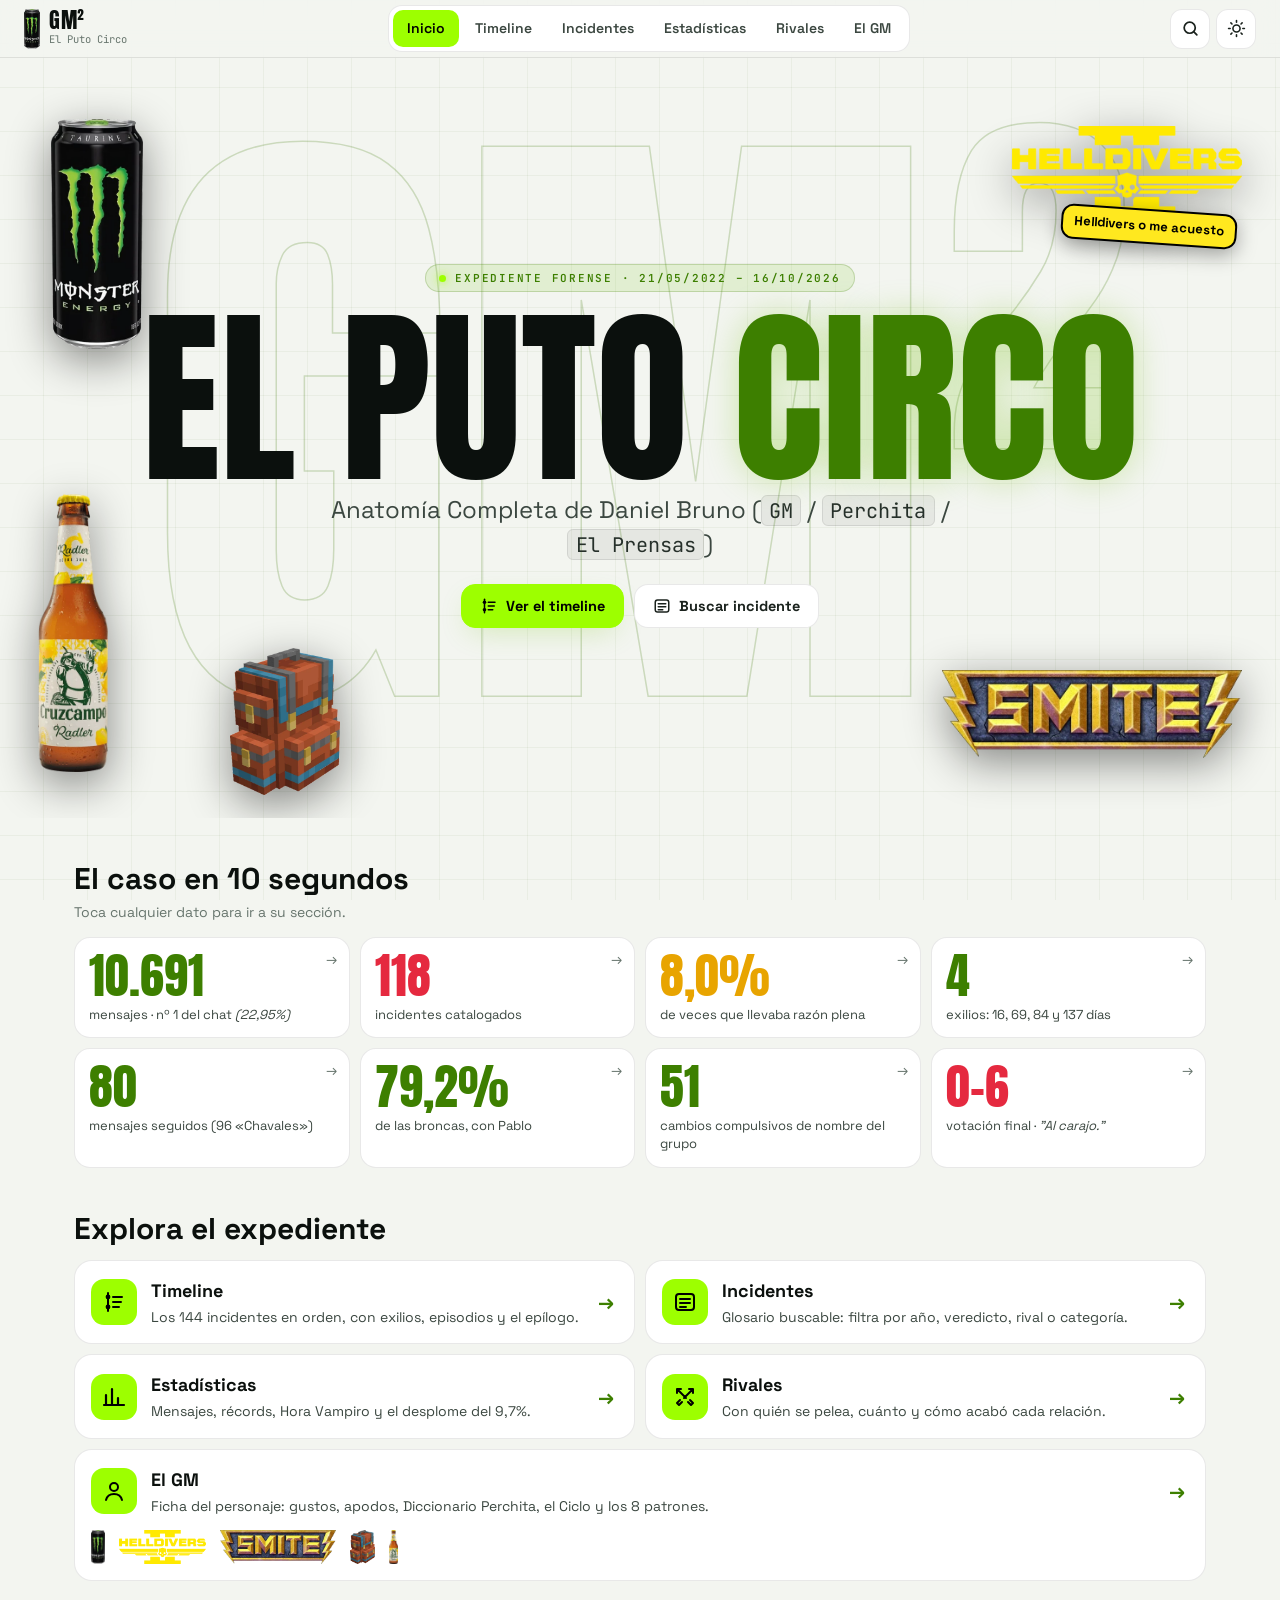
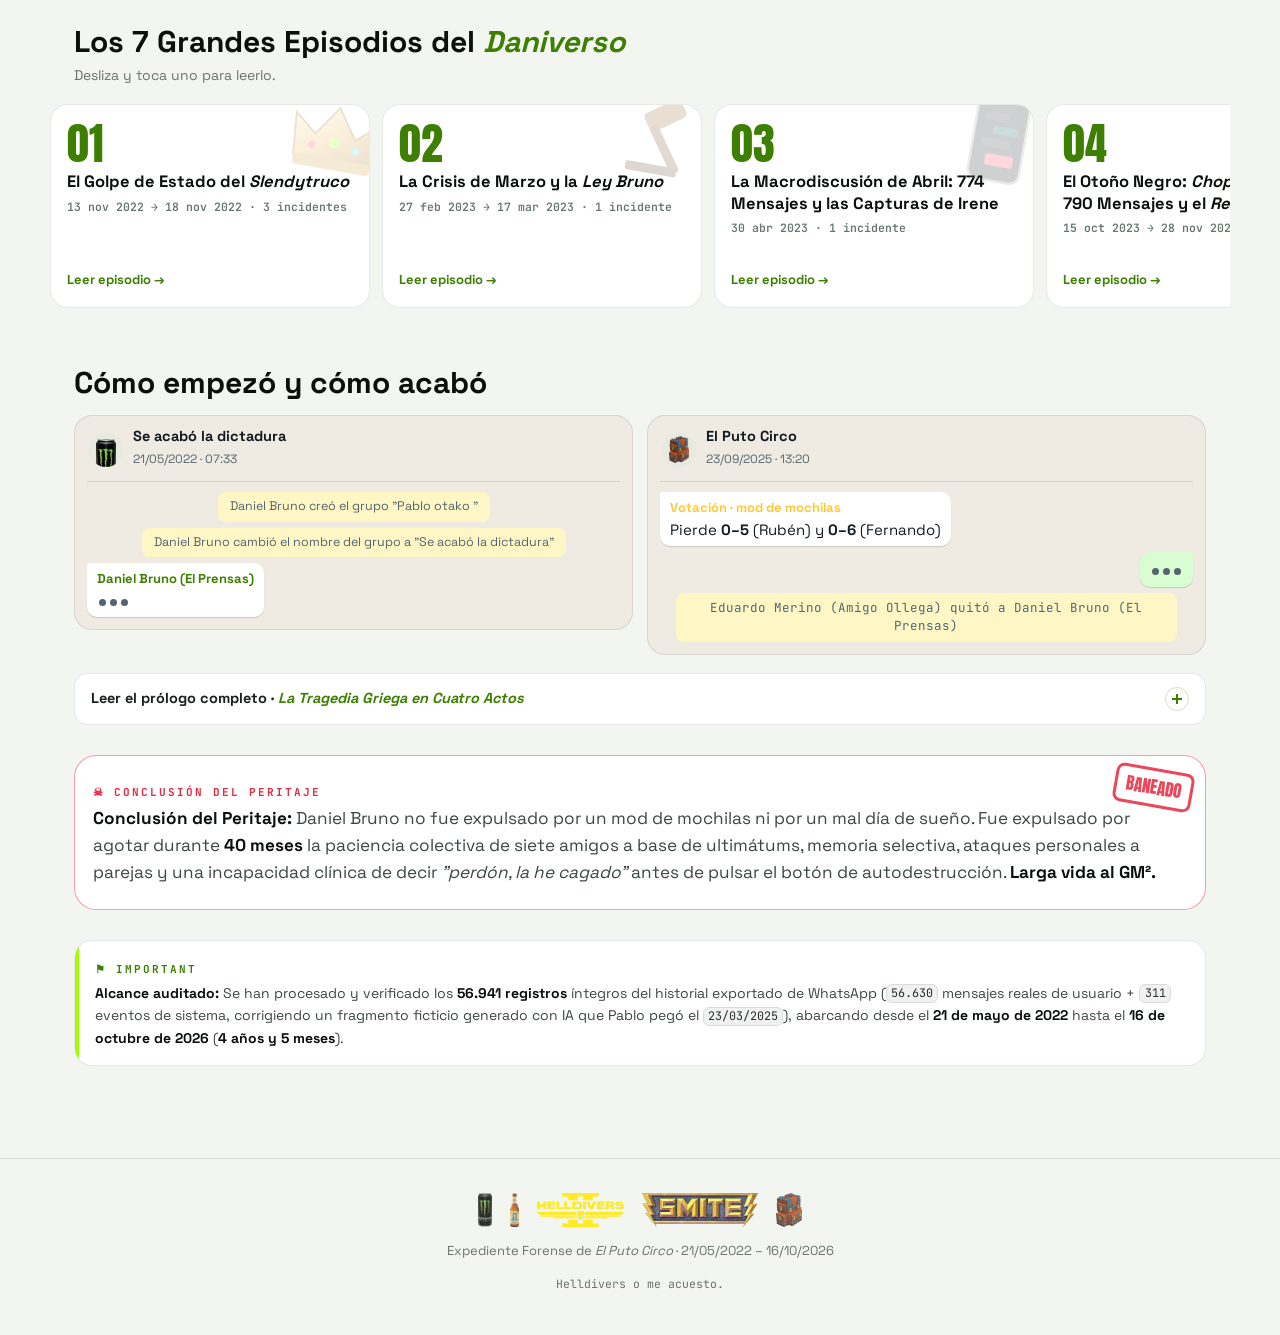
==== commit 8ab5738f: "Reestructura la web en secciones navegables y usa los logos reales - Navegación por secciones (Inici" ====
--- a/gm2-el-puto-circo.html
+++ b/gm2-el-puto-circo.html
@@ -5,815 +5,854 @@
 <meta name="viewport" content="width=device-width, initial-scale=1, viewport-fit=cover">
 <title>GM² · El Puto Circo</title>
 <meta name="description" content="Expediente Forense de El Puto Circo: Anatomía Completa de Daniel Bruno (GM / Perchita / El Prensas).">
-<meta name="theme-color" content="#050706">
-<link rel="icon" href="data:image/svg+xml,%3Csvg xmlns='http://www.w3.org/2000/svg' viewBox='0 0 60 112'%3E%3Crect x='4' y='8' width='52' height='98' rx='7' fill='%23111'/%3E%3Cpath d='M18 30l4 12-5 9 5 12-4 14M30 26l4 14-5 10 5 14-4 16M42 30l4 12-5 9 5 12-4 14' stroke='%239dff00' stroke-width='5' fill='none' stroke-linecap='round' stroke-linejoin='round'/%3E%3C/svg%3E">
+<meta name="theme-color" content="#0b0e0d">
+<link rel="icon" href="[data-uri]">
 <link rel="preconnect" href="https://fonts.googleapis.com">
 <link rel="preconnect" href="https://fonts.gstatic.com" crossorigin>
 <link href="https://fonts.googleapis.com/css2?family=Anton&family=JetBrains+Mono:wght@500;600;700&family=Press+Start+2P&family=Space+Grotesk:wght@400;500;600;700&display=swap" rel="stylesheet">
+<script>try{var t=localStorage.getItem("gm-theme");if(t)document.documentElement.setAttribute("data-theme",t)}catch(e){}</script>
 <style>
 /* =========================================================
-   GM² · El Puto Circo — estilos (mobile first)
+   GM² · El Puto Circo — estilos (mobile first, tema claro/oscuro)
    ========================================================= */
 :root {
-  --bg: #050706;
-  --bg2: #090d0b;
-  --card: #0f1512;
-  --card2: #141c18;
-  --card3: #1a241f;
-  --line: rgba(157, 255, 0, 0.14);
+  --bg: #0c0f0e;
+  --bg-grid: rgba(157, 255, 0, 0.035);
+  --card: #141917;
+  --card2: #1a201d;
+  --card3: #222a26;
+  --line: rgba(157, 255, 0, 0.16);
   --line2: rgba(255, 255, 255, 0.08);
-  --ink: #eef5f0;
-  --ink2: #c9d6ce;
-  --muted: #8a9d93;
-  --neon: #9dff00;
-  --neon2: #c6ff4d;
-  --neon-glow: rgba(157, 255, 0, 0.45);
-  --yes: #9dff00;
+  --overlay: rgba(255, 255, 255, 0.05);
+  --ink: #e7ede9;
+  --ink-strong: #ffffff;
+  --ink2: #bcc8c1;
+  --muted: #8b9a92;
+  --acc: #9dff00;          /* relleno de acento (con texto negro) */
+  --acc-ink: #a8ff2a;      /* acento como texto */
+  --acc-soft: rgba(157, 255, 0, 0.10);
+  --acc-glow: rgba(157, 255, 0, 0.35);
+  --chip: rgba(255, 255, 255, 0.06);
+  --chip-ink: #dfe7e2;
+  --yes: #7ee000;
   --part: #ffc93d;
-  --no: #ff3d5a;
+  --no: #ff4d63;
   --hd: #ffe81f;
   --gold: #e9b44c;
   --cyan: #3de1ff;
+  --wa-bg: #0b141a;
   --wa-out: #005c4b;
   --wa-in: #1f2c33;
   --wa-sys: #182229;
+  --wa-ink: #e9edef;
+  --wa-sys-ink: #8696a0;
+  --shadow: 0 10px 30px -12px rgba(0, 0, 0, 0.6);
   --radius: 18px;
   --gutter: 16px;
   --maxw: 1180px;
+  --top-h: 58px;
+  --bot-h: 64px;
   --f-display: "Anton", "Impact", "Arial Narrow", sans-serif;
   --f-body: "Space Grotesk", system-ui, -apple-system, "Segoe UI", Roboto, sans-serif;
   --f-mono: "JetBrains Mono", ui-monospace, SFMono-Regular, Menlo, monospace;
   --f-pixel: "Press Start 2P", var(--f-mono);
   color-scheme: dark;
 }
+@media (prefers-color-scheme: light) {
+  :root:not([data-theme="dark"]) {
+    --bg: #f3f5f0; --bg-grid: rgba(40, 80, 0, 0.05); --card: #ffffff; --card2: #f1f4ee; --card3: #e6ebe2;
+    --line: rgba(60, 120, 0, 0.22); --line2: rgba(0, 0, 0, 0.09); --overlay: rgba(0, 0, 0, 0.045);
+    --ink: #1a221d; --ink-strong: #0b100d; --ink2: #3b4740; --muted: #67756d;
+    --acc: #9dff00; --acc-ink: #3d7f00; --acc-soft: rgba(110, 190, 0, 0.13); --acc-glow: rgba(110, 190, 0, 0.3);
+    --chip: rgba(0, 0, 0, 0.055); --chip-ink: #26302a;
+    --yes: #5cb800; --part: #e8a400; --no: #e5293f;
+    --wa-bg: #efeae2; --wa-out: #d9fdd3; --wa-in: #ffffff; --wa-sys: #fff6c5; --wa-ink: #111b21; --wa-sys-ink: #54656f;
+    --shadow: 0 10px 30px -14px rgba(0, 0, 0, 0.25);
+    color-scheme: light;
+  }
+}
+:root[data-theme="light"] {
+  --bg: #f3f5f0; --bg-grid: rgba(40, 80, 0, 0.05); --card: #ffffff; --card2: #f1f4ee; --card3: #e6ebe2;
+  --line: rgba(60, 120, 0, 0.22); --line2: rgba(0, 0, 0, 0.09); --overlay: rgba(0, 0, 0, 0.045);
+  --ink: #1a221d; --ink-strong: #0b100d; --ink2: #3b4740; --muted: #67756d;
+  --acc: #9dff00; --acc-ink: #3d7f00; --acc-soft: rgba(110, 190, 0, 0.13); --acc-glow: rgba(110, 190, 0, 0.3);
+  --chip: rgba(0, 0, 0, 0.055); --chip-ink: #26302a;
+  --yes: #5cb800; --part: #e8a400; --no: #e5293f;
+  --wa-bg: #efeae2; --wa-out: #d9fdd3; --wa-in: #ffffff; --wa-sys: #fff6c5; --wa-ink: #111b21; --wa-sys-ink: #54656f;
+  --shadow: 0 10px 30px -14px rgba(0, 0, 0, 0.25);
+  color-scheme: light;
+}
 
 *, *::before, *::after { box-sizing: border-box; }
-html { overflow-x: hidden; overflow-x: clip; -webkit-text-size-adjust: 100%; scroll-behavior: smooth; scroll-padding-top: 72px; }
+html { overflow-x: hidden; overflow-x: clip; -webkit-text-size-adjust: 100%; scroll-padding-top: calc(var(--top-h) + 16px); }
 body {
-  margin: 0;
-  background: var(--bg);
-  color: var(--ink);
-  font-family: var(--f-body);
-  font-size: 16.5px;
-  line-height: 1.62;
-  overflow-x: hidden;
-  -webkit-font-smoothing: antialiased;
+  margin: 0; min-height: 100vh; color: var(--ink); font-family: var(--f-body); font-size: 16px; line-height: 1.6;
+  overflow-x: clip; -webkit-font-smoothing: antialiased; padding-bottom: calc(var(--bot-h) + env(safe-area-inset-bottom));
+  background:
+    linear-gradient(transparent 0 calc(100% - 1px), var(--bg-grid) 0) 0 0 / 44px 44px,
+    linear-gradient(90deg, transparent 0 calc(100% - 1px), var(--bg-grid) 0) 0 0 / 44px 44px,
+    var(--bg);
+  background-attachment: fixed;
+  transition: background-color .3s, color .3s;
 }
 body.locked { overflow: hidden; }
 img, svg { max-width: 100%; }
-a { color: var(--neon); }
-strong { color: #fff; font-weight: 700; }
-em { color: var(--ink2); }
-code, .c {
-  font-family: var(--f-mono);
-  font-size: 0.84em;
-  background: rgba(157, 255, 0, 0.09);
-  color: var(--neon2);
-  border: 1px solid rgba(157, 255, 0, 0.18);
-  padding: 0.05em 0.38em;
-  border-radius: 6px;
-  white-space: normal;
-  word-break: break-word;
+a { color: var(--acc-ink); }
+strong { color: var(--ink-strong); font-weight: 700; }
+em { color: inherit; }
+code {
+  font-family: var(--f-mono); font-size: 0.84em; background: var(--chip); color: var(--chip-ink);
+  border: 1px solid var(--line2); padding: 0.04em 0.36em; border-radius: 6px; word-break: break-word;
 }
-strong code { color: var(--neon); }
-::selection { background: var(--neon); color: #000; }
-
-/* fondo: rejilla + ruido */
-.bg-grid {
-  position: fixed; inset: 0; z-index: -2; pointer-events: none;
-  background:
-    radial-gradient(1200px 600px at 80% -10%, rgba(157,255,0,.10), transparent 60%),
-    radial-gradient(900px 600px at -10% 40%, rgba(61,225,255,.05), transparent 60%),
-    linear-gradient(transparent 0 calc(100% - 1px), rgba(157,255,0,.045) 0) 0 0 / 44px 44px,
-    linear-gradient(90deg, transparent 0 calc(100% - 1px), rgba(157,255,0,.045) 0) 0 0 / 44px 44px,
-    var(--bg);
-}
-.cursor-glow {
-  position: fixed; z-index: -1; pointer-events: none; width: 520px; height: 520px; left: 0; top: 0;
-  border-radius: 50%; background: radial-gradient(circle, rgba(157,255,0,.10), transparent 65%);
-  transform: translate(-50%, -50%); opacity: 0; transition: opacity .4s;
-}
-@media (hover: hover) and (pointer: fine) { .cursor-glow { opacity: 1; } }
-
+::selection { background: var(--acc); color: #000; }
+[hidden] { display: none !important; }
 .wrap { width: 100%; max-width: var(--maxw); margin: 0 auto; padding: 0 var(--gutter); }
 .narrow { max-width: 780px; }
+.mono { font-family: var(--f-mono); font-size: 11.5px; }
 
 /* ================= LOADER ================= */
-.loader {
-  position: fixed; inset: 0; z-index: 100; display: grid; place-items: center;
-  background: var(--bg); transition: opacity .6s ease, visibility .6s;
+.loader { position: fixed; inset: 0; z-index: 100; display: grid; place-items: center; background: var(--bg); transition: opacity .5s, visibility .5s; }
+.loader.done { opacity: 0; visibility: hidden; }
+.loader-inner { display: grid; justify-items: center; gap: 16px; }
+.loader-can { width: 64px; height: auto; animation: canShake .45s ease-in-out 3; filter: drop-shadow(0 10px 30px var(--acc-glow)); }
+.loader-text { font-family: var(--f-mono); font-size: 12px; color: var(--acc-ink); letter-spacing: .25em; text-transform: uppercase; }
+.loader-text span { animation: blink 1s steps(2) infinite; }
+@keyframes canShake { 0%,100%{transform:rotate(0)} 25%{transform:rotate(-8deg)} 75%{transform:rotate(8deg)} }
+@keyframes blink { 50% { opacity: 0; } }
+
+/* ================= TOPBAR ================= */
+.topbar {
+  position: fixed; top: 0; left: 0; right: 0; z-index: 50; height: var(--top-h);
+  display: flex; align-items: center; justify-content: space-between; gap: 12px; padding: 0 var(--gutter);
+  background: color-mix(in srgb, var(--bg) 86%, transparent); backdrop-filter: blur(12px); -webkit-backdrop-filter: blur(12px);
+  border-bottom: 1px solid var(--line2);
 }
-.loader.done { opacity: 0; visibility: hidden; }
-.loader-inner { display: grid; justify-items: center; gap: 18px; }
-.loader-can { width: 92px; height: 170px; animation: canShake .5s ease-in-out 2; }
-.loader-can .tab { transform-origin: 50% 90%; animation: tabPop .45s .95s cubic-bezier(.5,-0.6,.4,1.6) forwards; }
-.loader-text { font-family: var(--f-mono); font-size: 13px; color: var(--neon); letter-spacing: .25em; text-transform: uppercase; }
-.loader-text span { animation: blink 1s steps(2) infinite; }
-.loader-burst { position: absolute; width: 4px; height: 4px; }
-@keyframes canShake { 0%,100%{transform:rotate(0)} 25%{transform:rotate(-7deg)} 75%{transform:rotate(7deg)} }
-@keyframes tabPop { to { transform: rotate(-38deg) translateY(-3px); } }
-@keyframes blink { 50% { opacity: 0; } }
-
-/* ================= NAV ================= */
-.topbar {
-  position: fixed; top: 0; left: 0; right: 0; z-index: 50;
-  display: flex; align-items: center; justify-content: space-between;
-  padding: 10px var(--gutter);
-  background: linear-gradient(rgba(5,7,6,.92), rgba(5,7,6,.72));
-  backdrop-filter: blur(10px); -webkit-backdrop-filter: blur(10px);
-  border-bottom: 1px solid var(--line);
-  transform: translateY(-100%); transition: transform .45s cubic-bezier(.2,.8,.2,1);
+.brand { display: flex; align-items: center; gap: 9px; text-decoration: none; color: var(--ink); flex: none; }
+.brand img { width: 16px; height: 40px; object-fit: contain; }
+.brand b { font-family: var(--f-display); font-size: 22px; font-weight: 400; letter-spacing: .03em; color: var(--ink-strong); display: block; line-height: 1; }
+.brand small { font-size: 10.5px; color: var(--muted); font-family: var(--f-mono); display: block; }
+.tabs { display: none; }
+.top-actions { display: flex; gap: 6px; }
+.icon-btn { width: 40px; height: 40px; border-radius: 12px; border: 1px solid var(--line2); background: var(--card); color: var(--ink); display: grid; place-items: center; cursor: pointer; padding: 0; transition: border-color .2s, color .2s; }
+.icon-btn:hover { border-color: var(--acc-ink); color: var(--acc-ink); }
+.icon-btn svg { width: 19px; height: 19px; }
+#themeBtn .sun { display: none; }
+:root[data-theme="light"] #themeBtn .sun { display: block; }
+:root[data-theme="light"] #themeBtn .moon { display: none; }
+@media (prefers-color-scheme: light) {
+  :root:not([data-theme="dark"]) #themeBtn .sun { display: block; }
+  :root:not([data-theme="dark"]) #themeBtn .moon { display: none; }
 }
-.topbar.show { transform: none; }
-.brand { display: flex; align-items: center; gap: 10px; text-decoration: none; color: var(--ink); }
-.brand svg { width: 18px; height: 34px; }
-.brand b { font-family: var(--f-display); font-size: 22px; letter-spacing: .04em; color: var(--neon); font-weight: 400; }
-.brand small { font-size: 11px; color: var(--muted); font-family: var(--f-mono); display: none; }
-.progress { position: absolute; left: 0; bottom: -1px; height: 2px; width: 100%; background: var(--neon); transform-origin: 0 50%; transform: scaleX(0); box-shadow: 0 0 12px var(--neon); }
-.nav-btn {
-  display: inline-flex; align-items: center; gap: 8px; border: 1px solid var(--line); background: var(--card);
-  color: var(--ink); padding: 8px 14px; border-radius: 999px; font: 600 13px var(--f-body); cursor: pointer;
+
+/* ================= BOTTOM NAV ================= */
+.bottom-nav {
+  position: fixed; left: 0; right: 0; bottom: 0; z-index: 50; display: grid; grid-template-columns: repeat(6, 1fr);
+  height: calc(var(--bot-h) + env(safe-area-inset-bottom)); padding-bottom: env(safe-area-inset-bottom);
+  background: color-mix(in srgb, var(--bg) 90%, transparent); backdrop-filter: blur(14px); -webkit-backdrop-filter: blur(14px);
+  border-top: 1px solid var(--line2);
 }
-.nav-btn .bars { width: 16px; height: 10px; position: relative; }
-.nav-btn .bars::before, .nav-btn .bars::after { content: ""; position: absolute; left: 0; right: 0; height: 2px; background: var(--neon); border-radius: 2px; }
-.nav-btn .bars::before { top: 0; } .nav-btn .bars::after { bottom: 0; width: 70%; }
-
-.menu {
-  position: fixed; inset: 0; z-index: 60; background: rgba(5,7,6,.97);
-  display: flex; flex-direction: column; padding: 76px var(--gutter) 30px; overflow-y: auto;
-  opacity: 0; visibility: hidden; transition: opacity .35s, visibility .35s;
+.bottom-nav a { display: flex; flex-direction: column; align-items: center; justify-content: center; gap: 3px; text-decoration: none; color: var(--muted); font-size: 10.5px; font-weight: 600; position: relative; -webkit-tap-highlight-color: transparent; }
+.bottom-nav a svg { width: 22px; height: 22px; transition: transform .25s; }
+.bottom-nav a.on { color: var(--ink-strong); }
+.bottom-nav a.on svg { color: var(--acc-ink); transform: translateY(-2px); }
+.bottom-nav a.on::before { content: ""; position: absolute; top: 0; left: 28%; right: 28%; height: 3px; border-radius: 0 0 3px 3px; background: var(--acc); box-shadow: 0 0 10px var(--acc-glow); }
+
+@media (min-width: 900px) {
+  :root { --bot-h: 0px; }
+  .bottom-nav { display: none; }
+  .tabs { display: flex; gap: 2px; background: var(--card); border: 1px solid var(--line2); padding: 4px; border-radius: 14px; }
+  .tabs a { text-decoration: none; color: var(--ink2); font-size: 14px; font-weight: 600; padding: 7px 14px; border-radius: 10px; transition: background .2s, color .2s; }
+  .tabs a:hover { color: var(--ink-strong); background: var(--overlay); }
+  .tabs a.on { background: var(--acc); color: #000; }
 }
-.menu.open { opacity: 1; visibility: visible; }
-.menu-close { position: absolute; top: 12px; right: var(--gutter); }
-.menu ol { list-style: none; margin: 0 auto; padding: 0; width: 100%; max-width: 640px; counter-reset: m; }
-.menu li { border-bottom: 1px solid var(--line2); transform: translateY(14px); opacity: 0; transition: transform .45s, opacity .45s; transition-delay: calc(var(--i) * 40ms); }
-.menu.open li { transform: none; opacity: 1; }
-.menu a { display: flex; gap: 14px; align-items: baseline; padding: 14px 4px; color: var(--ink); text-decoration: none; }
-.menu a span { font-family: var(--f-mono); font-size: 12px; color: var(--neon); min-width: 40px; }
-.menu a b { font-family: var(--f-display); font-weight: 400; font-size: clamp(22px, 6vw, 34px); letter-spacing: .01em; line-height: 1.1; }
-.menu a:hover b { color: var(--neon); }
+
+/* ================= VISTAS ================= */
+main { padding-top: var(--top-h); }
+.view { animation: viewIn .45s cubic-bezier(.2,.8,.2,1); padding-bottom: 40px; }
+@keyframes viewIn { from { opacity: 0; transform: translateY(14px); } }
+.view-head { padding: 30px 0 18px; }
+.view-head.small { padding-top: 50px; }
+.view-kicker { font: 600 11.5px var(--f-mono); letter-spacing: .2em; text-transform: uppercase; color: var(--acc-ink); }
+.view-head h2 { font-family: var(--f-display); font-weight: 400; text-transform: uppercase; font-size: clamp(34px, 9vw, 64px); line-height: 1; margin: 8px 0 10px; letter-spacing: .005em; color: var(--ink-strong); }
+.view-head p { margin: 0; color: var(--ink2); max-width: 720px; }
+.block-head { margin: 44px 0 14px; }
+.block-head h2 { font-size: clamp(22px, 5.5vw, 30px); line-height: 1.15; margin: 0; color: var(--ink-strong); }
+.block-head h2 em { color: var(--acc-ink); }
+.block-head p { margin: 4px 0 0; color: var(--muted); font-size: 14px; }
+.subnav { position: sticky; top: var(--top-h); z-index: 20; display: flex; gap: 8px; overflow-x: auto; scrollbar-width: none; padding: 10px var(--gutter); margin: 0 calc(var(--gutter) * -1) 6px; background: color-mix(in srgb, var(--bg) 92%, transparent); backdrop-filter: blur(10px); -webkit-backdrop-filter: blur(10px); border-bottom: 1px solid var(--line2); }
+.subnav::-webkit-scrollbar { display: none; }
+.subnav a { flex: none; text-decoration: none; color: var(--ink2); font-size: 13.5px; font-weight: 600; padding: 7px 13px; border-radius: 999px; background: var(--card); border: 1px solid var(--line2); }
+.subnav a.on { background: var(--acc); color: #000; border-color: var(--acc); }
+h3.sec { font-size: clamp(20px, 5vw, 27px); line-height: 1.2; margin: 46px 0 16px; display: flex; gap: 10px; align-items: baseline; color: var(--ink-strong); scroll-margin-top: calc(var(--top-h) + 64px); }
+h3.sec .n, h4.sub .n { font-family: var(--f-mono); font-size: 12.5px; color: #000; background: var(--acc); padding: 2px 8px; border-radius: 6px; flex: none; position: relative; top: -2px; }
+h3.sec em { color: var(--acc-ink); }
+h4.sub { font-size: 18.5px; margin: 34px 0 12px; line-height: 1.3; color: var(--ink-strong); scroll-margin-top: calc(var(--top-h) + 64px); }
+p { margin: 0 0 1em; }
+.lead { font-size: 1.06em; color: var(--ink2); }
 
 /* ================= HERO ================= */
-.hero {
-  position: relative; min-height: 100svh; display: grid; align-items: center; overflow: hidden;
-  padding: 90px 0 70px; isolation: isolate;
-}
+.hero { position: relative; overflow: hidden; padding: 70px 0 54px; isolation: isolate; min-height: min(88svh, 760px); display: grid; align-items: center; }
+.hero::before { content: "GM²"; position: absolute; left: 50%; top: 50%; transform: translate(-50%, -52%); z-index: -2; font-family: var(--f-display); font-size: clamp(240px, 70vw, 640px); line-height: 1; color: transparent; -webkit-text-stroke: 1.5px var(--line); white-space: nowrap; pointer-events: none; }
 .hero-floaters { position: absolute; inset: 0; z-index: -1; pointer-events: none; }
-.floater { position: absolute; will-change: transform; filter: drop-shadow(0 10px 25px rgba(0,0,0,.6)); }
-.floater > svg, .floater > .sticker { display: block; animation: bob var(--dur, 7s) ease-in-out infinite alternate; animation-delay: var(--del, 0s); }
-@keyframes bob { from { transform: translateY(-10px) rotate(var(--r1, -8deg)); } to { transform: translateY(12px) rotate(var(--r2, 8deg)); } }
-.hero-content { position: relative; text-align: center; }
-.kicker {
-  display: inline-flex; align-items: center; gap: 10px; font-family: var(--f-mono); font-size: 12px; letter-spacing: .22em;
-  text-transform: uppercase; color: var(--neon); padding: 6px 14px; border: 1px solid var(--line); border-radius: 999px; background: rgba(157,255,0,.05);
-}
-.kicker::before { content: ""; width: 7px; height: 7px; border-radius: 50%; background: var(--neon); box-shadow: 0 0 10px var(--neon); animation: blink 1.4s infinite; }
-.hero h1 { margin: 22px 0 6px; font-family: var(--f-display); font-weight: 400; line-height: .9; letter-spacing: .005em; }
-.hero h1 .pre { display: block; font-size: clamp(18px, 4.6vw, 30px); color: var(--muted); letter-spacing: .12em; text-transform: uppercase; margin-bottom: 10px; font-family: var(--f-body); font-weight: 700; }
-.hero h1 .main { display: block; font-size: clamp(64px, 19vw, 210px); color: #fff; text-transform: uppercase; }
-.hero h1 .main i { font-style: normal; color: var(--neon); text-shadow: 0 0 30px var(--neon-glow); }
-.hero h2 { margin: 12px auto 0; font-size: clamp(18px, 4.4vw, 30px); font-weight: 500; color: var(--ink2); max-width: 820px; line-height: 1.3; }
-.aliases { display: flex; flex-wrap: wrap; gap: 10px; justify-content: center; margin-top: 22px; }
-.alias {
-  font-family: var(--f-mono); font-size: 14px; padding: 8px 16px; border-radius: 12px; border: 1px solid var(--line);
-  background: var(--card); color: var(--neon2); position: relative; overflow: hidden;
-}
-.alias::after { content: ""; position: absolute; inset: 0; background: linear-gradient(110deg, transparent 30%, rgba(157,255,0,.25) 50%, transparent 70%); transform: translateX(-100%); animation: shine 3.6s infinite; animation-delay: var(--d, 0s); }
-@keyframes shine { 60%, 100% { transform: translateX(100%); } }
-.gm-mega {
-  position: absolute; left: 50%; top: 50%; transform: translate(-50%, -54%); z-index: -1;
-  font-family: var(--f-display); font-size: clamp(260px, 72vw, 760px); line-height: 1; color: transparent;
-  -webkit-text-stroke: 1.5px rgba(157,255,0,.13); white-space: nowrap; user-select: none; pointer-events: none;
-}
-.gm-mega sup { font-size: .4em; vertical-align: top; position: relative; top: .1em; }
-.scroll-hint { margin-top: 40px; display: inline-flex; flex-direction: column; align-items: center; gap: 8px; color: var(--muted); font-size: 12px; font-family: var(--f-mono); letter-spacing: .2em; text-decoration: none; }
-.scroll-hint .mouse { width: 24px; height: 38px; border: 2px solid var(--muted); border-radius: 14px; position: relative; }
-.scroll-hint .mouse::after { content: ""; position: absolute; left: 50%; top: 7px; width: 4px; height: 8px; margin-left: -2px; border-radius: 2px; background: var(--neon); animation: wheel 1.6s infinite; }
-@keyframes wheel { 0% { opacity: 0; transform: translateY(-4px); } 40% { opacity: 1; } 100% { opacity: 0; transform: translateY(10px); } }
-
+.floater { position: absolute; will-change: transform; }
+.floater > img, .floater > .can-btn { display: block; animation: bob var(--dur, 7s) ease-in-out infinite alternate; filter: drop-shadow(0 12px 22px rgba(0,0,0,.45)); }
+.floater img { width: 100%; height: auto; display: block; }
+.f1 { left: 4%; top: 8%; width: clamp(42px, 10vw, 92px); --dur: 6s; --r1: -14deg; --r2: -4deg; }
+.f2 { left: 3%; bottom: 6%; width: clamp(34px, 7.5vw, 70px); --dur: 7s; --r1: -8deg; --r2: 6deg; }
+.f3 { right: 3%; top: 9%; width: clamp(110px, 24vw, 230px); --dur: 8s; --r1: 3deg; --r2: -4deg; }
+.f3 .sticker { position: absolute; right: 2%; top: 92%; }
+.f4 { right: 3%; bottom: 8%; width: clamp(130px, 28vw, 300px); --dur: 9s; --r1: -3deg; --r2: 3deg; }
+.f5 { left: 18%; bottom: 3%; width: clamp(48px, 10vw, 110px); --dur: 5.5s; --r1: -6deg; --r2: 8deg; }
+@keyframes bob { from { transform: translateY(-8px) rotate(var(--r1, -6deg)); } to { transform: translateY(10px) rotate(var(--r2, 6deg)); } }
+.hero-content { text-align: center; position: relative; }
+.kicker { display: inline-flex; align-items: center; gap: 9px; font: 600 11px var(--f-mono); letter-spacing: .16em; text-transform: uppercase; color: var(--acc-ink); padding: 6px 13px; border: 1px solid var(--line); border-radius: 999px; background: var(--acc-soft); }
+.kicker::before { content: ""; width: 7px; height: 7px; border-radius: 50%; background: var(--acc); box-shadow: 0 0 10px var(--acc); animation: blink 1.4s infinite; }
+.hero h1 { margin: 18px 0 8px; font-family: var(--f-display); font-weight: 400; font-size: clamp(66px, 19vw, 190px); line-height: .9; text-transform: uppercase; color: var(--ink-strong); }
+.hero h1 i { font-style: normal; color: var(--acc-ink); }
+:root:not([data-theme="light"]) .hero h1 i { text-shadow: 0 0 34px var(--acc-glow); }
+.hero-sub { font-size: clamp(16px, 4.2vw, 24px); color: var(--ink2); margin: 0 auto; max-width: 760px; line-height: 1.4; }
+.hero-cta { display: flex; flex-wrap: wrap; gap: 10px; justify-content: center; margin-top: 24px; }
+.btn { display: inline-flex; align-items: center; gap: 8px; padding: 12px 18px; border-radius: 14px; border: 1px solid var(--line2); background: var(--card); color: var(--ink); font: 700 14.5px var(--f-body); text-decoration: none; cursor: pointer; transition: transform .2s, border-color .2s, box-shadow .2s; }
+.btn:hover { transform: translateY(-2px); border-color: var(--acc-ink); }
+.btn svg { width: 18px; height: 18px; }
+.btn.primary { background: var(--acc); color: #000; border-color: var(--acc); box-shadow: 0 10px 30px -10px var(--acc-glow); }
+.btn.danger { background: var(--no); color: #fff; border-color: var(--no); }
+.btn .cnt { background: rgba(0,0,0,.25); border-radius: 999px; padding: 1px 7px; font-family: var(--f-mono); font-size: 11.5px; }
 .glitch { position: relative; display: inline-block; }
-.glitch::before, .glitch::after { content: attr(data-text); position: absolute; inset: 0; pointer-events: none; }
-.glitch::before { color: #ff2fd0; transform: translate(2px, 0); clip-path: inset(0 0 0 0); opacity: .0; animation: gl1 4.5s infinite steps(1); }
-.glitch::after { color: var(--cyan); transform: translate(-2px, 0); opacity: 0; animation: gl2 4.5s infinite steps(1); }
-@keyframes gl1 { 0%, 92%, 100% { opacity: 0; } 93% { opacity: .8; clip-path: inset(10% 0 60% 0); } 95% { opacity: .8; clip-path: inset(55% 0 10% 0); transform: translate(-3px,0);} 97% { opacity: .8; clip-path: inset(30% 0 40% 0); } }
-@keyframes gl2 { 0%, 92%, 100% { opacity: 0; } 94% { opacity: .8; clip-path: inset(65% 0 5% 0); } 96% { opacity: .8; clip-path: inset(5% 0 75% 0); transform: translate(3px,0);} }
-
-/* ================= SECCIONES ================= */
-section { position: relative; padding: 70px 0; }
-.chapter-head { position: relative; margin-bottom: 34px; }
-.chapter-num {
-  font-family: var(--f-display); font-size: clamp(110px, 32vw, 260px); line-height: .8; color: transparent;
-  -webkit-text-stroke: 1.5px rgba(157,255,0,.35); position: absolute; right: -6px; top: -26px; z-index: -1; user-select: none;
-}
-.chapter-kicker { font-family: var(--f-mono); color: var(--neon); font-size: 12.5px; letter-spacing: .24em; text-transform: uppercase; }
-.chapter-title { font-family: var(--f-display); font-weight: 400; font-size: clamp(38px, 10.5vw, 86px); line-height: .98; margin: 8px 0 0; letter-spacing: .005em; text-transform: uppercase; }
-.chapter-title em { color: var(--neon); font-style: normal; }
-.chapter-title .sub { display: block; font-family: var(--f-body); text-transform: none; font-weight: 600; font-size: clamp(18px, 4.6vw, 28px); line-height: 1.25; color: var(--ink2); margin-top: 12px; letter-spacing: 0; }
-h3.sec {
-  font-family: var(--f-body); font-weight: 700; font-size: clamp(22px, 5.6vw, 32px); line-height: 1.2; margin: 56px 0 18px;
-  display: flex; gap: 12px; align-items: baseline;
-}
-h3.sec .n { font-family: var(--f-mono); font-size: 14px; color: #000; background: var(--neon); padding: 2px 8px; border-radius: 6px; flex: none; position: relative; top: -3px; }
-h4.sub { font-size: 20px; margin: 40px 0 14px; line-height: 1.25; }
-p { margin: 0 0 1em; }
-.lead { font-size: 1.12em; color: var(--ink2); }
-.lead strong { color: #fff; }
-
-/* ================= CALLOUTS ================= */
-.callout {
-  position: relative; border-radius: var(--radius); padding: 18px 18px 18px 20px; margin: 26px 0;
-  background: linear-gradient(135deg, rgba(157,255,0,.07), rgba(157,255,0,.02)); border: 1px solid rgba(157,255,0,.3);
-  overflow: hidden;
-}
-.callout::before { content: ""; position: absolute; left: 0; top: 0; bottom: 0; width: 4px; background: var(--cc, var(--neon)); box-shadow: 0 0 14px var(--cc, var(--neon)); }
-.callout-tag { display: inline-flex; align-items: center; gap: 8px; font: 700 11.5px var(--f-mono); letter-spacing: .2em; text-transform: uppercase; color: var(--cc, var(--neon)); margin-bottom: 8px; }
-.callout p:last-child { margin-bottom: 0; }
-.callout.note { --cc: var(--cyan); background: linear-gradient(135deg, rgba(61,225,255,.07), rgba(61,225,255,.015)); border-color: rgba(61,225,255,.28); }
-.callout.warning { --cc: var(--part); background: linear-gradient(135deg, rgba(255,201,61,.08), rgba(255,201,61,.015)); border-color: rgba(255,201,61,.3); }
-.callout.caution { --cc: var(--no); background: linear-gradient(135deg, rgba(255,61,90,.09), rgba(255,61,90,.02)); border-color: rgba(255,61,90,.32); }
-
-/* ================= STATS ================= */
-.stats { display: grid; grid-template-columns: repeat(2, 1fr); gap: 10px; margin: 22px 0; }
-.stat {
-  background: var(--card); border: 1px solid var(--line2); border-radius: 16px; padding: 16px 14px; position: relative; overflow: hidden;
-  transition: transform .3s, border-color .3s;
-}
-.stat:hover { transform: translateY(-3px); border-color: var(--line); }
-.stat .v { font-family: var(--f-display); font-size: clamp(34px, 10vw, 54px); line-height: 1; color: var(--neon); display: block; text-shadow: 0 0 22px rgba(157,255,0,.3); }
-.stat .l { font-size: 13px; color: var(--muted); display: block; margin-top: 6px; line-height: 1.3; }
-.stat .ico { position: absolute; right: -6px; bottom: -8px; width: 54px; height: 54px; opacity: .28; }
-.stat.red .v { color: var(--no); text-shadow: 0 0 22px rgba(255,61,90,.3); }
-.stat.yel .v { color: var(--part); text-shadow: 0 0 22px rgba(255,201,61,.25); }
+.glitch::before, .glitch::after { content: attr(data-text); position: absolute; inset: 0; pointer-events: none; opacity: 0; }
+.glitch::before { color: #ff2fd0; animation: gl1 5s infinite steps(1); }
+.glitch::after { color: var(--cyan); animation: gl2 5s infinite steps(1); }
+@keyframes gl1 { 0%, 93%, 100% { opacity: 0; } 94% { opacity: .7; clip-path: inset(10% 0 60% 0); transform: translate(3px,0); } 96% { opacity: .7; clip-path: inset(55% 0 10% 0); transform: translate(-3px,0);} }
+@keyframes gl2 { 0%, 93%, 100% { opacity: 0; } 95% { opacity: .7; clip-path: inset(65% 0 5% 0); transform: translate(-3px,0); } 97% { opacity: .7; clip-path: inset(5% 0 75% 0); transform: translate(3px,0);} }
+.sticker { display: inline-block; background: #fff; color: #000; font-weight: 800; padding: 5px 11px; border-radius: 12px; font-size: clamp(10.5px, 2.6vw, 13px); white-space: nowrap; box-shadow: 0 6px 20px rgba(0,0,0,.35); border: 2px solid #000; transform: rotate(4deg); }
+.sticker.hd { background: var(--hd); }
+
+/* ================= KPIs / EXPLORAR ================= */
+.kpis { display: grid; grid-template-columns: repeat(2, 1fr); gap: 10px; }
+.kpi { display: flex; flex-direction: column; gap: 6px; background: var(--card); border: 1px solid var(--line2); border-radius: 16px; padding: 14px; text-decoration: none; color: var(--ink); transition: transform .25s, border-color .25s, box-shadow .25s; position: relative; overflow: hidden; }
+a.kpi:hover { transform: translateY(-3px); border-color: var(--acc-ink); box-shadow: var(--shadow); }
+a.kpi::after { content: "→"; position: absolute; right: 12px; top: 10px; color: var(--muted); font-size: 14px; }
+.kpi .v { font-family: var(--f-display); font-size: clamp(32px, 9vw, 48px); line-height: 1; color: var(--acc-ink); }
+.kpi.red .v { color: var(--no); }
+.kpi.yel .v { color: var(--part); }
+.kpi .l { font-size: 13px; color: var(--ink2); line-height: 1.35; }
+.kpis.compact { margin-bottom: 14px; }
+.explore { display: grid; gap: 10px; }
+.ex-card { position: relative; display: grid; grid-template-columns: 46px 1fr 20px; grid-template-rows: auto auto; gap: 2px 14px; align-items: center; background: var(--card); border: 1px solid var(--line2); border-radius: 18px; padding: 16px; text-decoration: none; color: var(--ink); overflow: hidden; transition: transform .25s, border-color .25s, box-shadow .25s; }
+.ex-card:hover { transform: translateY(-3px); border-color: var(--acc-ink); box-shadow: var(--shadow); }
+.ex-ic { grid-row: span 2; width: 46px; height: 46px; border-radius: 13px; background: var(--acc); color: #000; display: grid; place-items: center; }
+.ex-ic svg { width: 24px; height: 24px; }
+.ex-card b { font-size: 18px; color: var(--ink-strong); }
+.ex-card > span:not(.ex-ic):not(.ex-go):not(.ex-logos) { grid-column: 2; font-size: 14px; color: var(--ink2); line-height: 1.4; }
+.ex-go { grid-row: 1 / span 2; grid-column: 3; color: var(--acc-ink); font-size: 20px; font-weight: 700; }
+.ex-logos { grid-column: 1 / -1; display: flex; align-items: center; gap: 14px; margin-top: 12px; flex-wrap: wrap; }
+.ex-logos img { height: 34px; width: auto; }
+
+/* carrusel de episodios */
+.carousel { display: flex; gap: 12px; overflow-x: auto; scroll-snap-type: x mandatory; padding: 4px var(--gutter) 14px; margin: 0 calc(var(--gutter) * -1); scrollbar-width: thin; -webkit-overflow-scrolling: touch; }
+.ep-card { flex: 0 0 min(80%, 320px); scroll-snap-align: start; text-align: left; background: var(--card); border: 1px solid var(--line2); border-radius: 18px; padding: 16px; position: relative; overflow: hidden; cursor: pointer; color: var(--ink); font: inherit; display: flex; flex-direction: column; gap: 6px; transition: transform .25s, border-color .25s; }
+.ep-card:hover { transform: translateY(-3px); border-color: var(--acc-ink); }
+.ep-card .ep-n { font-family: var(--f-display); font-size: 44px; line-height: 1; color: var(--acc-ink); }
+.ep-card b { font-size: 16.5px; line-height: 1.3; color: var(--ink-strong); }
+.ep-card .ep-d { font: 600 11.5px var(--f-mono); color: var(--muted); }
+.ep-card .ep-art { position: absolute; right: -12px; top: -12px; width: 92px; height: 92px; opacity: .2; transform: rotate(10deg); object-fit: contain; }
+.ep-card .ep-more { margin-top: auto; padding-top: 8px; font-size: 13px; font-weight: 700; color: var(--acc-ink); }
 
 /* ================= WHATSAPP ================= */
-.chat {
-  background: #0b141a url("data:image/svg+xml,%3Csvg xmlns='http://www.w3.org/2000/svg' width='80' height='80' viewBox='0 0 80 80'%3E%3Cg fill='%23ffffff' fill-opacity='0.025'%3E%3Ccircle cx='10' cy='10' r='3'/%3E%3Crect x='50' y='30' width='8' height='8' rx='2'/%3E%3Cpath d='M20 55l6 10h-12z'/%3E%3C/g%3E%3C/svg%3E");
-  border-radius: var(--radius); padding: 14px 12px; border: 1px solid var(--line2); margin: 22px 0;
-  display: flex; flex-direction: column; gap: 6px; position: relative;
-}
-.chat-head { display: flex; align-items: center; gap: 10px; padding: 2px 4px 10px; margin: -2px -2px 6px; border-bottom: 1px solid rgba(255,255,255,.06); }
+.chat { background: var(--wa-bg); border-radius: var(--radius); padding: 12px; border: 1px solid var(--line2); margin: 0; display: flex; flex-direction: column; gap: 6px; }
+.chat-head { display: flex; align-items: center; gap: 10px; padding: 0 2px 10px; border-bottom: 1px solid var(--line2); margin-bottom: 4px; }
 .chat-head .av { width: 34px; height: 34px; border-radius: 50%; background: var(--card3); display: grid; place-items: center; overflow: hidden; flex: none; }
-.chat-head .av svg { width: 20px; height: 34px; }
-.chat-head b { font-size: 14.5px; display: block; line-height: 1.2; }
-.chat-head small { font-size: 12px; color: var(--muted); }
-.bubble {
-  position: relative; max-width: 88%; padding: 7px 10px 6px; border-radius: 10px; font-size: 15.5px; line-height: 1.42;
-  background: var(--wa-in); color: #e9edef; align-self: flex-start; box-shadow: 0 1px 1px rgba(0,0,0,.25);
-}
+.chat-head .av img { width: 70%; height: 80%; object-fit: contain; }
+.chat-head b { font-size: 14.5px; display: block; line-height: 1.2; color: var(--wa-ink); }
+.chat-head small { font-size: 12px; color: var(--wa-sys-ink); }
+.bubble { position: relative; max-width: 88%; padding: 7px 10px 6px; border-radius: 10px; font-size: 15px; line-height: 1.42; background: var(--wa-in); color: var(--wa-ink); align-self: flex-start; box-shadow: 0 1px 1px rgba(0,0,0,.15); }
 .bubble.first { border-top-left-radius: 2px; }
-.bubble.first::before { content: ""; position: absolute; top: 0; left: -7px; border: 8px solid transparent; border-top-color: var(--wa-in); border-right-color: var(--wa-in); border-width: 0 8px 10px 0; border-color: transparent var(--wa-in) transparent transparent; }
 .bubble.out { align-self: flex-end; background: var(--wa-out); }
 .bubble.out.first { border-top-left-radius: 10px; border-top-right-radius: 2px; }
-.bubble.out.first::before { left: auto; right: -7px; border-width: 0 0 10px 8px; border-color: transparent transparent transparent var(--wa-out); }
 .bubble .who { display: block; font-size: 13px; font-weight: 700; margin-bottom: 1px; color: var(--who, #53bdeb); }
-.bubble .meta { float: right; font-size: 11px; color: rgba(233,237,239,.6); margin: 8px 0 -4px 10px; font-family: var(--f-body); }
+.bubble .meta { float: right; font-size: 11px; opacity: .6; margin: 8px 0 -4px 10px; }
 .bubble .meta.ticks::after { content: " ✓✓"; color: #53bdeb; }
-.bubble em { color: inherit; }
-.bubble.deleted { font-style: italic; color: rgba(233,237,239,.6); }
-.sys {
-  align-self: center; background: var(--wa-sys); color: #8696a0; font-size: 13px; padding: 6px 12px; border-radius: 8px; text-align: center; max-width: 92%; line-height: 1.4;
-}
-.sys code { background: none; border: 0; color: #c2cdd3; padding: 0; font-size: 13px; }
+.bubble.deleted { font-style: italic; opacity: .7; }
+.bubble code { background: none; border: 0; padding: 0; color: inherit; }
+.sys { align-self: center; background: var(--wa-sys); color: var(--wa-sys-ink); font-size: 12.5px; padding: 6px 12px; border-radius: 8px; text-align: center; max-width: 94%; line-height: 1.4; }
+.sys code { background: none; border: 0; padding: 0; color: inherit; font-size: 12.5px; }
 .typing-dots { display: inline-flex; gap: 4px; padding: 4px 2px; }
-.typing-dots i { width: 7px; height: 7px; border-radius: 50%; background: #8696a0; animation: dot 1s infinite; }
+.typing-dots i { width: 7px; height: 7px; border-radius: 50%; background: var(--wa-sys-ink); animation: dot 1s infinite; }
 .typing-dots i:nth-child(2) { animation-delay: .15s; } .typing-dots i:nth-child(3) { animation-delay: .3s; }
 @keyframes dot { 0%, 60%, 100% { transform: none; opacity: .5; } 30% { transform: translateY(-4px); opacity: 1; } }
 [data-type] .bubble-body { display: none; }
 [data-type].typed .bubble-body { display: inline; }
 [data-type].typed .typing-dots { display: none; }
-
-/* quote inline */
-blockquote.q {
-  margin: 22px 0; padding: 16px 18px; border-radius: 14px; background: var(--card); border: 1px solid var(--line2); position: relative; font-size: 1.05em;
-}
-blockquote.q::before { content: "“"; position: absolute; top: -18px; left: 10px; font-family: var(--f-display); font-size: 70px; color: var(--neon); line-height: 1; }
-
-/* ================= REVEAL ================= */
-[data-r] { opacity: 0; transform: translateY(26px); transition: opacity .8s cubic-bezier(.2,.7,.2,1), transform .8s cubic-bezier(.2,.7,.2,1), filter .8s; transition-delay: var(--d, 0s); }
-[data-r="left"] { transform: translateX(-30px); }
-[data-r="right"] { transform: translateX(30px); }
-[data-r="zoom"] { transform: scale(.92); }
-[data-r="blur"] { filter: blur(10px); transform: none; }
-[data-r].in { opacity: 1; transform: none; filter: none; }
-
-/* ================= MARQUEE ================= */
-.marquee { overflow: hidden; border-block: 1px solid var(--line); background: #070a08; padding: 12px 0; transform: rotate(-1.5deg) scale(1.05); margin: 14px 0; position: relative; z-index: 2; }
-.marquee.alt { transform: rotate(1.2deg) scale(1.05); background: var(--neon); border: 0; }
-.marquee.alt .mq-track span { color: #000; }
-.marquee.alt .mq-track span::after { color: #000; }
-.mq-track { display: flex; width: max-content; animation: mq 38s linear infinite; }
-.marquee.rev .mq-track { animation-direction: reverse; }
-.mq-track span { font-family: var(--f-display); font-size: 26px; letter-spacing: .04em; text-transform: uppercase; padding: 0 18px; white-space: nowrap; color: var(--neon); display: inline-flex; align-items: center; gap: 18px; }
-.mq-track span::after { content: "✦"; color: var(--muted); font-size: 16px; }
-@keyframes mq { to { transform: translateX(-50%); } }
-
-/* ================= TABLAS RESPONSIVAS ================= */
-.tbl-wrap { margin: 22px 0; }
-table.rt { width: 100%; border-collapse: separate; border-spacing: 0; font-size: 14.5px; }
-table.rt caption { text-align: left; color: var(--muted); font-size: 13px; padding-bottom: 8px; }
+.more-body .chat { margin: 18px 0; }
+
+/* ================= DETAILS "LEER MÁS" ================= */
+details.more { margin: 18px 0; }
+details.more > summary, details.tbl-more > summary { list-style: none; cursor: pointer; display: flex; justify-content: space-between; align-items: center; gap: 12px; padding: 13px 16px; border-radius: 14px; background: var(--card); border: 1px solid var(--line2); font-weight: 700; font-size: 14.5px; color: var(--ink); transition: border-color .2s; }
+details.more > summary:hover, details.tbl-more > summary:hover { border-color: var(--acc-ink); }
+details.more > summary::-webkit-details-marker, details.tbl-more > summary::-webkit-details-marker { display: none; }
+details.more > summary em { color: var(--acc-ink); }
+.pm { width: 24px; height: 24px; border-radius: 50%; border: 1px solid var(--line); position: relative; flex: none; }
+.pm::before, .pm::after { content: ""; position: absolute; left: 50%; top: 50%; width: 10px; height: 2px; background: var(--acc-ink); transform: translate(-50%, -50%); }
+.pm::after { transform: translate(-50%, -50%) rotate(90deg); transition: transform .3s; }
+details[open] > summary .pm::after { transform: translate(-50%, -50%) rotate(0); }
+.more-body { padding: 16px 4px 0; color: var(--ink2); animation: slide .4s ease; }
+details.more.inline { margin: 12px 0 0; }
+details.more.inline > summary { padding: 8px 12px; font-size: 13px; background: var(--card2); }
+details.more.inline .more-body { padding-top: 12px; font-size: 15px; }
+@keyframes slide { from { opacity: 0; transform: translateY(-6px); } }
+
+/* ================= CALLOUTS ================= */
+.callout { position: relative; border-radius: var(--radius); padding: 16px 16px 16px 20px; margin: 22px 0; background: var(--card); border: 1px solid var(--line2); overflow: hidden; }
+.callout::before { content: ""; position: absolute; left: 0; top: 0; bottom: 0; width: 4px; background: var(--cc, var(--acc)); }
+.callout-tag { display: inline-flex; align-items: center; gap: 8px; font: 700 11px var(--f-mono); letter-spacing: .18em; text-transform: uppercase; color: var(--cc, var(--acc-ink)); margin-bottom: 6px; }
+.callout p:last-child { margin-bottom: 0; }
+.callout.small { font-size: 14px; color: var(--ink2); margin-top: 30px; }
+.callout.note { --cc: var(--cyan); }
+.callout.warning { --cc: var(--part); }
+.callout.flat { margin: 12px 0 0; padding: 12px 14px 12px 16px; font-size: 14px; background: var(--card2); }
+
+/* ================= PANELES / BARRAS ================= */
+.panel { background: var(--card); border: 1px solid var(--line2); border-radius: var(--radius); padding: 16px; margin: 16px 0; position: relative; overflow: hidden; }
+.panel-title { font: 700 11.5px var(--f-mono); letter-spacing: .16em; text-transform: uppercase; color: var(--acc-ink); margin: 0 0 4px; }
+.panel-sub { font-size: 13px; color: var(--muted); margin: 0 0 12px; }
+.metric-tabs { display: flex; gap: 8px; overflow-x: auto; padding: 4px 2px 10px; scrollbar-width: none; }
+.metric-tabs::-webkit-scrollbar { display: none; }
+.chip { flex: none; border: 1px solid var(--line2); background: var(--card2); color: var(--ink2); border-radius: 999px; padding: 7px 13px; font: 600 13px var(--f-body); cursor: pointer; transition: all .2s; white-space: nowrap; }
+.chip:hover { border-color: var(--acc-ink); color: var(--ink-strong); }
+.chip[aria-pressed="true"] { background: var(--acc); color: #000; border-color: var(--acc); }
+.chip.c-p[aria-pressed="true"] { background: var(--part); border-color: var(--part); }
+.chip.c-n[aria-pressed="true"] { background: var(--no); border-color: var(--no); color: #fff; }
+.hbars { display: grid; gap: 9px; }
+.hbar { display: grid; grid-template-columns: 88px 1fr; gap: 10px; align-items: center; font-size: 13.5px; }
+.hbar .nm { color: var(--ink2); white-space: nowrap; overflow: hidden; text-overflow: ellipsis; }
+.hbar .tr { position: relative; height: 24px; background: var(--overlay); border-radius: 7px; overflow: hidden; }
+.hbar .fl { position: absolute; inset: 0 auto 0 0; width: 0; border-radius: 7px; background: color-mix(in srgb, var(--ink2) 35%, transparent); transition: width 1.1s cubic-bezier(.2,.8,.2,1); }
+.hbar.dani .fl { background: var(--acc); }
+.hbar .vl { position: absolute; right: 8px; top: 50%; transform: translateY(-50%); font: 600 12px var(--f-mono); color: var(--ink-strong); }
+.hbar.dani .nm { color: var(--acc-ink); font-weight: 700; }
+.legend { display: flex; flex-wrap: wrap; gap: 12px; font-size: 12px; color: var(--muted); margin-top: 10px; }
+.legend i { display: inline-block; width: 10px; height: 10px; border-radius: 3px; margin-right: 6px; vertical-align: -1px; }
+.legend i.striped { background: repeating-linear-gradient(45deg, var(--part) 0 3px, transparent 3px 6px); border: 1px solid var(--part); }
+
+/* tablas */
+.tbl-wrap { margin: 14px 0; }
+table.rt { width: 100%; border-collapse: separate; border-spacing: 0; font-size: 14px; }
 table.rt thead { display: none; }
-table.rt tr { display: block; background: var(--card); border: 1px solid var(--line2); border-radius: 16px; padding: 12px 14px; margin-bottom: 12px; }
-table.rt tr.hl { border-color: rgba(157,255,0,.45); background: linear-gradient(160deg, rgba(157,255,0,.10), var(--card) 60%); box-shadow: 0 0 0 1px rgba(157,255,0,.1), 0 10px 40px -20px var(--neon-glow); }
+table.rt tr { display: block; background: var(--card); border: 1px solid var(--line2); border-radius: 16px; padding: 10px 14px; margin-bottom: 10px; }
+table.rt tr.hl { border-color: var(--acc-ink); background: linear-gradient(160deg, var(--acc-soft), var(--card) 60%); }
 table.rt tr.total { border-style: dashed; }
-table.rt td { display: flex; justify-content: space-between; gap: 14px; padding: 5px 0; border-bottom: 1px dashed rgba(255,255,255,.06); text-align: right; }
+table.rt td { display: flex; justify-content: space-between; gap: 14px; padding: 5px 0; border-bottom: 1px dashed var(--line2); text-align: right; }
 table.rt td:last-child { border-bottom: 0; }
-table.rt td::before { content: attr(data-l); color: var(--muted); text-align: left; font-size: 12.5px; flex: 0 0 42%; }
-table.rt td.head { display: block; text-align: left; font-size: 17px; padding: 0 0 8px; margin-bottom: 4px; border-bottom: 1px solid var(--line2); }
+table.rt td::before { content: attr(data-l); color: var(--muted); text-align: left; font-size: 12px; flex: 0 0 42%; }
+table.rt td .cv { flex: 1; min-width: 0; }
+table.rt td.head { display: block; text-align: left; font-size: 16.5px; padding: 0 0 8px; border-bottom: 1px solid var(--line2); }
 table.rt td.head::before { display: none; }
 table.rt td.wide { display: block; text-align: left; }
-table.rt td.wide::before { display: block; margin-bottom: 2px; }
-
+@media (max-width: 979px) {
+  table.rt.compact tr { display: grid; grid-template-columns: 1fr 1fr; gap: 0 14px; }
+  table.rt.compact td { display: block; text-align: left; padding: 6px 0; }
+  table.rt.compact td::before { display: block; font-size: 11px; line-height: 1.25; margin-bottom: 2px; }
+  table.rt.compact td.head::before { display: none; }
+  table.rt.compact td.head, table.rt.compact td.wide { grid-column: 1 / -1; }
+}
 @media (min-width: 980px) {
+  .tbl-wrap { overflow-x: auto; }
   table.rt { font-size: 13.5px; }
   table.rt thead { display: table-header-group; }
-  table.rt th { text-align: center; font-size: 11.5px; color: var(--neon); font-family: var(--f-mono); font-weight: 600; padding: 10px 8px; border-bottom: 1px solid var(--line); background: var(--card2); line-height: 1.3; }
+  table.rt th { text-align: center; font: 600 11.5px var(--f-mono); color: var(--acc-ink); padding: 10px 8px; border-bottom: 1px solid var(--line); background: var(--card2); line-height: 1.3; }
   table.rt th:first-child { text-align: left; border-top-left-radius: 12px; }
   table.rt th:last-child { border-top-right-radius: 12px; }
-  table.rt tr { display: table-row; background: none; border: 0; padding: 0; margin: 0; }
-  table.rt tbody tr { transition: background .2s; }
-  table.rt tbody tr:hover { background: rgba(157,255,0,.05); }
-  table.rt tr.hl, table.rt tr.hl:hover { background: rgba(157,255,0,.09); box-shadow: none; }
-  table.rt td { display: table-cell; text-align: center; padding: 10px 8px; border-bottom: 1px solid var(--line2); vertical-align: middle; }
-  table.rt td::before { display: none; }
-  table.rt td.head { display: table-cell; font-size: 13.5px; padding: 10px 8px; margin: 0; }
-  table.rt td.wide { display: table-cell; text-align: left; }
-  table.rt td.left { text-align: left; }
+  table.rt tr, table.rt.compact tr { display: table-row; background: none; border: 0; padding: 0; margin: 0; }
+  table.rt tbody tr:hover { background: var(--overlay); }
+  table.rt tr.hl { background: var(--acc-soft); }
+  table.rt td, table.rt.compact td { display: table-cell; text-align: center; padding: 10px 8px; border-bottom: 1px solid var(--line2); vertical-align: middle; }
+  table.rt td::before { display: none !important; }
+  table.rt td.head { font-size: 13.5px; padding: 10px 8px; text-align: left; }
+  table.rt td.wide { text-align: left; }
+  details.tbl-more > summary { display: none; }
 }
-
-/* ================= BARRAS ================= */
-.metric-tabs { display: flex; gap: 8px; overflow-x: auto; padding: 4px 2px 10px; scrollbar-width: none; -webkit-overflow-scrolling: touch; }
-.metric-tabs::-webkit-scrollbar { display: none; }
-.chip {
-  flex: none; border: 1px solid var(--line); background: var(--card); color: var(--ink2); border-radius: 999px; padding: 8px 14px;
-  font: 600 13px var(--f-body); cursor: pointer; transition: all .2s; white-space: nowrap;
-}
-.chip:hover { border-color: rgba(157,255,0,.5); color: #fff; }
-.chip.on, .chip[aria-pressed="true"] { background: var(--neon); color: #000; border-color: var(--neon); box-shadow: 0 0 18px -4px var(--neon); }
-.chip.c-s[aria-pressed="true"] { background: var(--yes); border-color: var(--yes); }
-.chip.c-p[aria-pressed="true"] { background: var(--part); border-color: var(--part); box-shadow: 0 0 18px -4px var(--part); }
-.chip.c-n[aria-pressed="true"] { background: var(--no); border-color: var(--no); color: #fff; box-shadow: 0 0 18px -4px var(--no); }
-
-.panel { background: var(--card); border: 1px solid var(--line2); border-radius: var(--radius); padding: 18px 16px; margin: 22px 0; position: relative; overflow: hidden; }
-.panel-title { font: 700 12px var(--f-mono); letter-spacing: .18em; text-transform: uppercase; color: var(--neon); margin: 0 0 4px; display: flex; align-items: center; gap: 8px; }
-.panel-sub { font-size: 13px; color: var(--muted); margin: 0 0 14px; }
-.hbars { display: grid; gap: 10px; }
-.hbar { display: grid; grid-template-columns: 96px 1fr; gap: 10px; align-items: center; font-size: 13.5px; }
-.hbar .nm { color: var(--ink2); white-space: nowrap; overflow: hidden; text-overflow: ellipsis; }
-.hbar .tr { position: relative; height: 26px; background: rgba(255,255,255,.04); border-radius: 8px; overflow: hidden; }
-.hbar .fl { position: absolute; inset: 0 auto 0 0; width: 0; background: linear-gradient(90deg, rgba(157,255,0,.25), var(--neon)); border-radius: 8px; transition: width 1.1s cubic-bezier(.2,.8,.2,1); }
-.hbar.dani .fl { background: linear-gradient(90deg, #4c7d00, var(--neon)); box-shadow: 0 0 18px var(--neon-glow); }
-.hbar:not(.dani) .fl { background: linear-gradient(90deg, rgba(201,214,206,.15), rgba(201,214,206,.45)); }
-.hbar .vl { position: absolute; right: 8px; top: 50%; transform: translateY(-50%); font: 600 12.5px var(--f-mono); color: #fff; text-shadow: 0 1px 3px #000; }
-.hbar.dani .nm { color: var(--neon); font-weight: 700; }
+details.tbl-more { margin: 14px 0; }
+details.tbl-more[open] .tbl-wrap { animation: slide .4s ease; }
+
+/* timeline horizontal (montaña rusa) */
+.tl { width: 100%; overflow-x: auto; -webkit-overflow-scrolling: touch; padding-bottom: 6px; scrollbar-width: thin; }
+.tl svg { display: block; min-width: 720px; width: 100%; height: auto; }
+.tl .lbl { fill: var(--muted); font: 600 11px var(--f-mono); }
+.tl .yr { fill: var(--ink2); font: 400 16px var(--f-display); }
+.tl .in-seg { fill: var(--acc); } .tl .out-seg { fill: var(--part); } .tl .ban-seg { fill: var(--no); }
+.tl .grow { transform-box: fill-box; transform-origin: left; transform: scaleX(0); transition: transform 1.2s cubic-bezier(.2,.8,.2,1); transition-delay: var(--d, 0s); }
+.tl.in .grow { transform: none; }
+.tl .peak line { stroke: var(--acc-ink); stroke-dasharray: 3 3; }
+.tl .peak circle { fill: var(--acc-ink); }
+.tl .peak text { fill: var(--ink-strong); font: 600 11px var(--f-body); }
+.tl .peak .pv { fill: var(--acc-ink); font: 700 12px var(--f-mono); }
+.tl .track { fill: var(--overlay); }
+.tl .tick { stroke: var(--line2); }
+.tl-hint { font-size: 12px; color: var(--muted); margin-top: 6px; font-family: var(--f-mono); }
+
+/* anillo dato demoledor */
+.panel.share { display: grid; gap: 16px; align-items: center; }
+.ring { position: relative; width: 150px; height: 150px; margin: 0 auto; }
+.ring svg { width: 150px; height: 150px; transform: rotate(-90deg); }
+.ring .bg { fill: none; stroke: var(--overlay); stroke-width: 14; }
+.ring .fg { fill: none; stroke: var(--acc); stroke-width: 14; stroke-linecap: round; stroke-dasharray: 0 400; transition: stroke-dasharray 1.6s cubic-bezier(.2,.8,.2,1); }
+.ring-c { position: absolute; inset: 0; display: grid; place-content: center; text-align: center; }
+.ring-c b { font-family: var(--f-display); font-size: 34px; line-height: 1; color: var(--acc-ink); font-weight: 400; }
+.ring-c small { font-size: 11px; color: var(--muted); max-width: 100px; line-height: 1.25; margin-top: 4px; }
+.peaks { display: grid; grid-template-columns: repeat(3, 1fr); gap: 8px; margin-top: 8px; }
+.peaks div { background: var(--card2); border-radius: 12px; padding: 10px; }
+.peaks b { display: block; font-family: var(--f-display); font-size: 24px; font-weight: 400; color: var(--ink-strong); line-height: 1; }
+.peaks span { font-size: 11.5px; color: var(--muted); }
 
 /* ================= RÉCORDS ================= */
-.records { display: grid; gap: 16px; counter-reset: rec; }
-.record { background: var(--card); border: 1px solid var(--line2); border-radius: var(--radius); padding: 18px 16px; position: relative; overflow: hidden; }
-.record .rn { font-family: var(--f-display); font-size: 40px; color: var(--neon); line-height: 1; float: left; margin: 0 12px 0 0; }
-.record p { margin-bottom: 0; }
-.record .viz { margin-top: 16px; clear: both; }
-.phone {
-  height: 220px; overflow: hidden; border-radius: 14px; background: #0b141a; border: 1px solid var(--line2); padding: 10px; position: relative;
-  display: flex; flex-direction: column; justify-content: flex-end; gap: 3px;
-  mask-image: linear-gradient(transparent, #000 30%); -webkit-mask-image: linear-gradient(transparent, #000 30%);
-}
-.phone .bubble { font-size: 13.5px; padding: 4px 9px; align-self: flex-start; animation: pop .18s ease-out both; }
+.records { display: grid; gap: 12px; }
+.record { background: var(--card); border: 1px solid var(--line2); border-radius: var(--radius); padding: 16px; position: relative; overflow: hidden; display: flex; flex-direction: column; }
+.rec-top { display: flex; align-items: baseline; gap: 10px; flex-wrap: wrap; }
+.rec-v { font-family: var(--f-display); font-size: 48px; line-height: 1; color: var(--acc-ink); }
+.rec-l { font-size: 13.5px; color: var(--ink2); font-weight: 600; }
+.rec-t { margin: 6px 0 0; font-size: 15.5px; color: var(--ink-strong); line-height: 1.3; }
+.record .viz { margin-top: 14px; }
+.phone { height: 200px; overflow: hidden; border-radius: 14px; background: var(--wa-bg); border: 1px solid var(--line2); padding: 10px; display: flex; flex-direction: column; justify-content: flex-end; gap: 3px; mask-image: linear-gradient(transparent, #000 30%); -webkit-mask-image: linear-gradient(transparent, #000 30%); }
+.phone .bubble { font-size: 13px; padding: 4px 9px; animation: pop .18s ease-out both; }
 @keyframes pop { from { transform: scale(.6) translateY(8px); opacity: 0; } }
 .phone-hud { display: flex; justify-content: space-between; align-items: center; margin-top: 10px; gap: 10px; }
-.big-count { font-family: var(--f-display); font-size: 44px; color: var(--neon); line-height: 1; }
-.big-count small { font-family: var(--f-body); font-size: 13px; color: var(--muted); margin-left: 6px; }
-.btn-ghost { background: transparent; border: 1px solid var(--line); color: var(--ink); border-radius: 999px; padding: 8px 14px; font: 600 13px var(--f-body); cursor: pointer; }
-.btn-ghost:hover { border-color: var(--neon); color: var(--neon); }
-
-.versus { display: grid; gap: 10px; }
-.vs-row { display: grid; grid-template-columns: 1fr auto; gap: 4px 12px; align-items: center; font-size: 13.5px; }
-.vs-row .tr { grid-column: 1 / -1; height: 14px; background: rgba(255,255,255,.05); border-radius: 7px; overflow: hidden; }
-.vs-row .fl { height: 100%; width: 0; border-radius: 7px; background: var(--neon); transition: width 1.2s cubic-bezier(.2,.8,.2,1); }
-.vs-row.other .fl { background: rgba(201,214,206,.4); }
-.vs-row b { font-family: var(--f-mono); }
-
+.big-count { font-family: var(--f-display); font-size: 40px; color: var(--acc-ink); line-height: 1; }
+.big-count small { font-family: var(--f-body); font-size: 12.5px; color: var(--muted); margin-left: 6px; }
+.btn-ghost { background: transparent; border: 1px solid var(--line2); color: var(--ink); border-radius: 999px; padding: 8px 14px; font: 600 13px var(--f-body); cursor: pointer; display: inline-flex; gap: 6px; align-items: center; }
+.btn-ghost:hover { border-color: var(--acc-ink); color: var(--acc-ink); }
+.btn-ghost.sm { padding: 6px 11px; font-size: 12px; }
+.versus { display: grid; gap: 9px; }
+.vs-row { display: grid; grid-template-columns: 1fr auto; gap: 3px 12px; align-items: center; font-size: 13px; color: var(--ink2); }
+.vs-row .tr { grid-column: 1 / -1; height: 12px; background: var(--overlay); border-radius: 6px; overflow: hidden; }
+.vs-row .fl { height: 100%; width: 0; border-radius: 6px; background: var(--acc); transition: width 1.2s cubic-bezier(.2,.8,.2,1); }
+.vs-row.other .fl { background: color-mix(in srgb, var(--ink2) 40%, transparent); }
+.vs-row b { font-family: var(--f-mono); color: var(--ink-strong); }
 .doors { display: flex; flex-wrap: wrap; gap: 6px; }
-.door { width: 30px; height: 42px; border-radius: 4px 4px 0 0; background: var(--card3); border: 1px solid var(--line2); position: relative; transform-origin: left; }
-.door.dani { background: linear-gradient(#2d4a00, #1a2b00); border-color: rgba(157,255,0,.5); animation: door 2.2s infinite; animation-delay: calc(var(--i) * .18s); }
-.door.dani.sil { opacity: .5; border-style: dashed; }
+.door { width: 28px; height: 40px; border-radius: 4px 4px 0 0; background: var(--card3); border: 1px solid var(--line2); position: relative; }
+.door.dani { background: var(--acc-soft); border-color: var(--acc-ink); animation: door 2.2s infinite; animation-delay: calc(var(--i) * .18s); transform-origin: left; }
+.door.dani.sil { opacity: .55; border-style: dashed; }
 .door::after { content: ""; position: absolute; right: 5px; top: 50%; width: 4px; height: 4px; border-radius: 50%; background: var(--gold); }
 @keyframes door { 0%, 70%, 100% { transform: perspective(200px) rotateY(0); } 80% { transform: perspective(200px) rotateY(-60deg); } }
-.legend { display: flex; flex-wrap: wrap; gap: 12px; font-size: 12.5px; color: var(--muted); margin-top: 10px; }
-.legend i { display: inline-block; width: 10px; height: 10px; border-radius: 3px; margin-right: 6px; vertical-align: -1px; }
-
-.clock { display: grid; grid-template-columns: 140px 1fr; gap: 16px; align-items: center; }
-.clock svg { width: 140px; height: 140px; }
-.vamp-moon { animation: moon 6s ease-in-out infinite alternate; transform-origin: center; }
-@keyframes moon { to { transform: rotate(-12deg) scale(1.05); } }
-
+.clock { display: grid; grid-template-columns: 120px 1fr; gap: 14px; align-items: center; }
+.clock svg { width: 120px; height: 120px; }
 .marks { font-family: var(--f-display); display: flex; align-items: flex-end; gap: 18px; }
-.marks .ex { font-size: 64px; color: var(--muted); line-height: .9; }
-.marks .qm { font-size: 64px; color: var(--neon); line-height: .9; }
+.marks .ex { font-size: 56px; color: var(--muted); line-height: .9; }
+.marks .qm { font-size: 56px; color: var(--acc-ink); line-height: .9; }
 .marks small { display: block; font-family: var(--f-mono); font-size: 12px; color: var(--muted); }
-.qrain { position: relative; height: 70px; overflow: hidden; margin-top: 10px; }
-.qrain span { position: absolute; top: -30px; font-family: var(--f-display); color: var(--neon); opacity: .7; animation: fall linear infinite; }
-@keyframes fall { to { transform: translateY(120px) rotate(30deg); } }
-
-/* ================= APODOS ================= */
-.evo { display: grid; gap: 16px; position: relative; }
-.evo-card { background: var(--card); border: 1px solid var(--line2); border-radius: var(--radius); padding: 18px 16px; position: relative; }
-.evo-card .tag { display: inline-block; font-family: var(--f-display); font-size: 30px; line-height: 1; color: #000; background: var(--neon); padding: 6px 12px 4px; border-radius: 10px; margin-bottom: 12px; transform: rotate(-2deg); box-shadow: 0 6px 24px -8px var(--neon); }
-.evo-card:nth-child(2) .tag { transform: rotate(1.5deg); }
-.evo-card .lv { position: absolute; top: 16px; right: 16px; font: 600 11px var(--f-mono); color: var(--muted); letter-spacing: .12em; }
-.evo-arrow { display: flex; justify-content: center; color: var(--neon); margin: -8px 0; }
-.evo-arrow svg { width: 26px; height: 26px; animation: nudge 1.4s infinite; }
-@keyframes nudge { 50% { transform: translateY(5px); } }
-.phases { list-style: none; padding: 0; margin: 14px 0 0; display: grid; gap: 12px; position: relative; }
-.phases li { position: relative; padding: 12px 12px 12px 18px; background: var(--card2); border-radius: 12px; border-left: 3px solid var(--neon); }
-.phases li:nth-child(2) { border-left-color: var(--neon2); }
+.qrain { position: relative; height: 60px; overflow: hidden; margin-top: 8px; }
+.qrain span { position: absolute; top: -30px; font-family: var(--f-display); color: var(--acc-ink); opacity: .6; animation: fall linear infinite; }
+@keyframes fall { to { transform: translateY(110px) rotate(30deg); } }
+
+/* ================= RAZÓN ================= */
+.gauge-wrap { display: grid; gap: 16px; align-items: center; }
+.gauge { position: relative; width: 220px; margin: 0 auto; }
+.gauge svg { width: 220px; height: 220px; transform: rotate(-90deg); }
+.gauge .bg { fill: none; stroke: var(--overlay); stroke-width: 18; }
+.gauge .seg { fill: none; stroke-width: 18; transition: stroke-dasharray 1.6s cubic-bezier(.2,.8,.2,1); }
+.gauge-center { position: absolute; inset: 0; display: grid; place-items: center; text-align: center; }
+.gauge-center b { font-family: var(--f-display); font-size: 52px; color: var(--acc-ink); line-height: 1; display: block; font-weight: 400; }
+.gauge-center small { font-size: 12px; color: var(--muted); display: block; max-width: 130px; margin: 4px auto 0; line-height: 1.3; }
+.vlegend { display: grid; gap: 8px; }
+.vlegend div { display: flex; align-items: center; gap: 10px; background: var(--card); border: 1px solid var(--line2); border-radius: 12px; padding: 9px 12px; font-size: 14px; }
+.vlegend i { width: 14px; height: 14px; border-radius: 4px; flex: none; }
+.vlegend b { font-family: var(--f-display); font-size: 24px; font-weight: 400; margin-left: auto; }
+.split-2 { display: grid; gap: 14px; }
+.years { display: grid; gap: 12px; }
+.year-row { display: grid; grid-template-columns: 52px 1fr; gap: 10px; align-items: center; }
+.year-row .y { font-family: var(--f-display); font-size: 21px; color: var(--ink-strong); }
+.stack { display: flex; height: 28px; border-radius: 8px; overflow: hidden; background: var(--overlay); }
+.stack i { display: grid; place-items: center; font: 700 11.5px var(--f-mono); color: #000; width: 0; transition: width 1.2s cubic-bezier(.2,.8,.2,1); overflow: hidden; white-space: nowrap; }
+.stack .s { background: var(--yes); } .stack .p { background: var(--part); } .stack .n { background: var(--no); color: #fff; }
+.cats { display: grid; gap: 10px; }
+.cat-row { font-size: 13px; cursor: pointer; border-radius: 8px; padding: 2px; }
+.cat-row:hover { background: var(--overlay); }
+.cat-row .t { display: flex; justify-content: space-between; gap: 10px; margin-bottom: 4px; color: var(--ink2); }
+.cat-row .t b { font-family: var(--f-mono); color: var(--ink-strong); }
+.trophies { display: grid; gap: 8px; }
+.trophy { display: grid; grid-template-columns: 34px 1fr; gap: 10px; align-items: start; padding: 11px 12px; border-radius: 14px; text-decoration: none; color: var(--ink); background: var(--card); border: 1px solid color-mix(in srgb, var(--gold) 40%, transparent); transition: transform .2s, border-color .2s; }
+.trophy:hover { transform: translateY(-2px); border-color: var(--gold); }
+.trophy .cup { width: 34px; height: 34px; }
+.trophy p { margin: 0; font-size: 14px; color: var(--ink2); }
+.trophy .num { display: none; }
+
+/* ================= RIVALES ================= */
+.rival-net { width: 100%; max-width: 540px; margin: 0 auto; display: block; }
+.rival-net .edge { stroke-linecap: round; opacity: .6; stroke-dasharray: 600; stroke-dashoffset: 600; transition: stroke-dashoffset 1.6s ease; }
+.rival-net.in .edge { stroke-dashoffset: 0; }
+.rival-net .rn { cursor: pointer; }
+.rival-net .rn circle { fill: var(--card2); stroke: var(--line2); stroke-width: 2; transition: all .3s; }
+.rival-net .rn text { fill: var(--ink-strong); font: 600 19px var(--f-body); text-anchor: middle; pointer-events: none; }
+.rival-net .rn .pct { fill: var(--acc-ink); font: 700 15px var(--f-mono); }
+.rival-net .rn:hover circle, .rival-net .rn.on circle { stroke: var(--acc-ink); }
+.rival-net .center circle { fill: var(--acc); }
+.rival-net .center image { pointer-events: none; }
+.rivals { display: grid; gap: 12px; margin-top: 16px; }
+.rival { background: var(--card); border: 1px solid var(--line2); border-radius: var(--radius); padding: 16px; transition: border-color .3s, box-shadow .3s; scroll-margin-top: calc(var(--top-h) + 20px); }
+.rival.on { border-color: var(--acc-ink); box-shadow: 0 0 0 1px var(--acc-ink); }
+.rival-top { display: flex; align-items: center; gap: 12px; margin-bottom: 8px; }
+.rival .avatar { width: 44px; height: 44px; border-radius: 12px; display: grid; place-items: center; font-family: var(--f-display); font-size: 22px; color: #000; flex: none; }
+.rival h5 { margin: 0; font-size: 17px; line-height: 1.2; color: var(--ink-strong); }
+.rival h5 small { display: block; color: var(--acc-ink); font-size: 13px; font-weight: 600; margin-top: 3px; }
+.rival .hp { margin: 8px 0 12px; display: grid; gap: 8px; }
+.rival .hp div { font-size: 12px; color: var(--muted); }
+.rival .hp div span { display: flex; justify-content: space-between; gap: 10px; margin-bottom: 3px; }
+.rival .hp div span b { color: var(--ink-strong); font-family: var(--f-mono); white-space: nowrap; }
+.rival .hp .tr { height: 7px; border-radius: 4px; background: var(--overlay); overflow: hidden; }
+.rival .hp .fl { height: 100%; width: 0; background: var(--no); transition: width 1.3s cubic-bezier(.2,.8,.2,1); }
+.rival .hp .fl.g { background: var(--acc); }
+.rival p { font-size: 14.5px; color: var(--ink2); margin: 0; }
+.rival-foot { display: flex; flex-wrap: wrap; align-items: center; justify-content: space-between; gap: 10px; margin-top: 12px; padding-top: 12px; border-top: 1px dashed var(--line2); }
+.rival-foot .stack { height: 14px; flex: 1; min-width: 120px; }
+.rival-foot .mini { font: 600 11px var(--f-mono); color: var(--muted); width: 100%; }
+
+/* ================= TIMELINE DE INCIDENTES ================= */
+.heat { display: grid; grid-template-columns: repeat(var(--cols, 54), 1fr); gap: 2px; margin: 6px 0 4px; }
+.heat button { aspect-ratio: 1 / 2.2; border: 0; padding: 0; border-radius: 3px; cursor: pointer; background: var(--overlay); position: relative; transition: transform .15s; }
+.heat button:hover { transform: scaleY(1.15); }
+.heat button.out { background: repeating-linear-gradient(45deg, color-mix(in srgb, var(--part) 70%, transparent) 0 2px, transparent 2px 4px); }
+.heat button.ban { background: color-mix(in srgb, var(--no) 70%, transparent); }
+.heat button.yr::before { content: attr(data-y); position: absolute; top: -16px; left: 0; font: 600 10px var(--f-mono); color: var(--muted); }
+.heat { margin-top: 22px; }
+.heat-legend { margin: 6px 0 14px; }
+.tl-filters { display: flex; flex-wrap: wrap; gap: 8px; align-items: center; padding: 10px 0 14px; position: sticky; top: var(--top-h); z-index: 15; background: color-mix(in srgb, var(--bg) 94%, transparent); backdrop-filter: blur(10px); -webkit-backdrop-filter: blur(10px); }
+.tl-filters select, .filter-row2 select { background: var(--card); color: var(--ink); border: 1px solid var(--line2); border-radius: 12px; padding: 8px 10px; font: 500 13.5px var(--f-body); }
+.itl { position: relative; }
+.itl-year { position: sticky; top: calc(var(--top-h) + 58px); z-index: 10; display: flex; align-items: baseline; gap: 12px; padding: 10px 0; margin-top: 20px; background: color-mix(in srgb, var(--bg) 94%, transparent); backdrop-filter: blur(8px); -webkit-backdrop-filter: blur(8px); }
+.itl-year b { font-family: var(--f-display); font-size: 34px; line-height: 1; color: var(--acc-ink); font-weight: 400; }
+.itl-year span { font-size: 13px; color: var(--muted); line-height: 1.3; }
+.itl-month { font: 700 11.5px var(--f-mono); color: var(--muted); letter-spacing: .14em; text-transform: uppercase; margin: 16px 0 8px 34px; scroll-margin-top: calc(var(--top-h) + 120px); }
+.itl-list { position: relative; padding-left: 34px; }
+.itl-list::before { content: ""; position: absolute; left: 11px; top: 0; bottom: 0; width: 2px; background: var(--line2); }
+.it { position: relative; display: grid; grid-template-columns: 1fr auto; gap: 2px 10px; width: 100%; text-align: left; background: var(--card); border: 1px solid var(--line2); border-radius: 14px; padding: 10px 12px; margin-bottom: 8px; cursor: pointer; color: var(--ink); font: inherit; transition: border-color .2s, transform .2s; }
+.it:hover { border-color: var(--vc); transform: translateX(3px); }
+.it::before { content: ""; position: absolute; left: -28px; top: 15px; width: 12px; height: 12px; border-radius: 50%; background: var(--vc); box-shadow: 0 0 0 4px var(--bg); }
+.it.v-S { --vc: var(--yes); } .it.v-P { --vc: var(--part); } .it.v-N { --vc: var(--no); }
+.it .it-d { font: 600 11.5px var(--f-mono); color: var(--muted); }
+.it .it-id { font: 600 11px var(--f-mono); color: var(--muted); text-align: right; }
+.it b { grid-column: 1 / -1; font-size: 15px; line-height: 1.3; color: var(--ink-strong); font-weight: 650; }
+.it .it-r { grid-column: 1 / -1; font-size: 12px; color: var(--muted); }
+.it.big { border-color: color-mix(in srgb, var(--acc-ink) 50%, transparent); }
+.it.big b::before { content: "★ "; color: var(--acc-ink); }
+.ev { position: relative; margin: 8px 0 12px; padding: 12px 14px; border-radius: 14px; font-size: 14px; color: var(--ink2); background: var(--card2); border: 1px dashed var(--line2); }
+.ev::before { content: ""; position: absolute; left: -29px; top: 14px; width: 14px; height: 14px; border-radius: 4px; transform: rotate(45deg); background: var(--ec, var(--muted)); box-shadow: 0 0 0 4px var(--bg); }
+.ev b { display: block; color: var(--ink-strong); font-size: 14.5px; margin-bottom: 2px; }
+.ev .ev-d { font: 600 11px var(--f-mono); color: var(--muted); }
+.ev.exile { --ec: var(--part); border-color: color-mix(in srgb, var(--part) 50%, transparent); }
+.ev.back, .ev.start { --ec: var(--acc); }
+.ev.gm, .ev.poll { --ec: var(--cyan); }
+.ev.ban { --ec: var(--no); background: color-mix(in srgb, var(--no) 14%, var(--card)); border: 1px solid var(--no); }
+.ev.ban b { color: var(--no); font-family: var(--f-display); font-weight: 400; font-size: 22px; letter-spacing: .02em; }
+.ev.after, .ev.end { --ec: var(--muted); }
+.ep-mark { position: relative; margin: 10px 0 12px; padding: 14px; border-radius: 16px; background: linear-gradient(135deg, var(--acc-soft), var(--card)); border: 1px solid var(--acc-ink); cursor: pointer; display: grid; grid-template-columns: 1fr auto; gap: 4px 12px; align-items: center; color: var(--ink); text-align: left; width: 100%; font: inherit; }
+.ep-mark::before { content: "★"; position: absolute; left: -33px; top: 12px; width: 22px; height: 22px; border-radius: 50%; background: var(--acc); color: #000; display: grid; place-items: center; font-size: 12px; box-shadow: 0 0 0 4px var(--bg); }
+.ep-mark small { font: 700 11px var(--f-mono); color: var(--acc-ink); letter-spacing: .14em; }
+.ep-mark b { font-size: 16px; color: var(--ink-strong); grid-column: 1; }
+.ep-mark span { grid-row: 1 / span 2; grid-column: 2; font-weight: 700; color: var(--acc-ink); font-size: 13px; }
+.tl-empty { padding: 30px 0; text-align: center; color: var(--muted); }
+
+/* epílogo */
+.epilogue { margin-top: 30px; }
+.phases-ep { display: grid; gap: 12px; }
+.phase-card { background: var(--card); border: 1px solid var(--line2); border-radius: var(--radius); padding: 16px; position: relative; overflow: hidden; }
+.phase-card .ph { display: inline-block; font: 700 11px var(--f-mono); letter-spacing: .14em; color: #000; background: var(--acc); padding: 3px 9px; border-radius: 6px; margin-bottom: 8px; }
+.phase-card h4 { margin: 0 0 8px; font-size: 17.5px; line-height: 1.3; color: var(--ink-strong); }
+.phase-card p { color: var(--ink2); margin: 0; font-size: 15px; }
+.phase-card .art { position: absolute; right: -12px; bottom: -12px; width: 90px; height: 90px; opacity: .12; }
+.epilogue .chat { margin-top: 18px; }
+.monument { display: grid; justify-items: center; gap: 18px; padding: 40px 0 10px; text-align: center; }
+.mc-grid { display: grid; grid-template-columns: repeat(var(--cols), var(--px)); --px: 9px; }
+.mc-grid i { width: var(--px); height: var(--px); opacity: 0; transform: translateY(-30px) scale(.4); transition: opacity .25s, transform .4s cubic-bezier(.3,1.6,.5,1); }
+.mc-grid.in i { opacity: 1; transform: none; transition-delay: var(--d); }
+.long-live { font-family: var(--f-display); font-size: clamp(44px, 12vw, 110px); line-height: .95; text-transform: uppercase; color: var(--ink-strong); }
+.long-live span { color: var(--acc-ink); }
+.pix-caption { font-family: var(--f-pixel); font-size: 9.5px; color: var(--muted); line-height: 1.8; }
+
+/* ================= CATÁLOGO ================= */
+.cat-controls { padding: 4px 0 8px; }
+.search { position: relative; display: block; }
+.search input { width: 100%; background: var(--card); border: 1px solid var(--line2); border-radius: 14px; padding: 12px 14px 12px 42px; color: var(--ink); font: 500 16px var(--f-body); outline: none; transition: border-color .2s, box-shadow .2s; }
+.search input:focus { border-color: var(--acc-ink); box-shadow: 0 0 0 3px var(--acc-soft); }
+.search svg { position: absolute; left: 14px; top: 50%; width: 18px; height: 18px; transform: translateY(-50%); color: var(--muted); }
+.filters { display: flex; flex-wrap: wrap; gap: 7px; padding: 10px 0 2px; }
+.filters .sep { flex-basis: 100%; height: 0; }
+.filter-row2 { display: grid; grid-template-columns: 1fr 1fr; gap: 8px; margin-top: 8px; }
+.filter-row2 select:last-child { grid-column: 1 / -1; }
+.cat-count { font: 600 12px var(--f-mono); color: var(--muted); margin-top: 10px; display: flex; justify-content: space-between; align-items: center; gap: 10px; }
+.cat-count b { color: var(--acc-ink); }
+.cc-actions { display: flex; gap: 6px; }
+.inc-group h4 { font-size: 14px; line-height: 1.35; margin: 22px 0 8px; color: var(--muted); font-weight: 600; }
+.inc-group h4 b { color: var(--ink-strong); }
+.inc-list { display: grid; gap: 6px; }
+.irow { display: grid; grid-template-columns: 4px 1fr auto; gap: 4px 12px; align-items: center; width: 100%; text-align: left; background: var(--card); border: 1px solid var(--line2); border-radius: 12px; padding: 10px 12px 10px 0; cursor: pointer; color: var(--ink); font: inherit; overflow: hidden; transition: border-color .2s, background .2s; }
+.irow:hover { border-color: var(--vc); background: var(--card2); }
+.irow.v-S { --vc: var(--yes); } .irow.v-P { --vc: var(--part); } .irow.v-N { --vc: var(--no); }
+.irow .bar { grid-row: 1 / span 2; align-self: stretch; background: var(--vc); margin: -10px 0; }
+.irow .r-name { font-size: 15px; font-weight: 650; line-height: 1.3; color: var(--ink-strong); }
+.irow .r-meta { grid-column: 2; font: 500 11.5px var(--f-mono); color: var(--muted); display: flex; gap: 10px; flex-wrap: wrap; }
+.irow .r-v { grid-row: 1 / span 2; grid-column: 3; font: 700 11.5px var(--f-body); padding: 3px 9px; border-radius: 999px; background: var(--vc); color: #000; white-space: nowrap; }
+.irow.v-N .r-v { color: #fff; }
+.irow .r-cat { display: none; }
+.irow .r-snip { grid-column: 2 / -1; font-size: 12.5px; color: var(--muted); line-height: 1.4; }
+mark { background: color-mix(in srgb, var(--acc) 45%, transparent); color: inherit; border-radius: 3px; padding: 0 2px; }
+.empty { text-align: center; padding: 40px 10px; color: var(--muted); }
+.empty svg { width: 90px; height: 90px; display: block; margin: 0 auto 10px; opacity: .6; }
+@media (min-width: 900px) {
+  .irow, .cat-head { grid-template-columns: 4px 74px 98px minmax(0, 1.4fr) 84px minmax(0, 1fr) 128px; }
+  .irow { padding: 0 14px 0 0; min-height: 50px; gap: 0 12px; }
+  .irow > * { grid-row: 1; }
+  .irow .bar { margin: 0; grid-column: 1; }
+  .irow .r-meta { display: contents; }
+  .irow .r-meta span { align-self: center; }
+  .irow .r-meta span:nth-child(1) { grid-column: 2; }
+  .irow .r-meta span:nth-child(2) { grid-column: 3; }
+  .irow .r-meta .riv-m { grid-column: 5; font-family: var(--f-body); font-size: 13px; color: var(--ink2); }
+  .irow .r-name { grid-column: 4; padding: 10px 0; }
+  .irow .r-cat { display: block; grid-column: 6; font-size: 12.5px; color: var(--muted); padding: 10px 0; }
+  .irow .r-v { grid-column: 7; justify-self: end; }
+  .irow .r-snip { grid-row: 2; grid-column: 4 / -1; padding-bottom: 10px; }
+  .cat-head { display: grid; gap: 0 12px; padding: 0 14px 6px 0; font: 600 11px var(--f-mono); color: var(--muted); text-transform: uppercase; letter-spacing: .1em; }
+  .cat-head span:last-child { text-align: right; }
+}
+@media (max-width: 899px) { .cat-head { display: none; } }
+
+/* ================= FICHA (SHEET) ================= */
+.sheet { position: fixed; inset: 0; z-index: 80; visibility: hidden; }
+.sheet.open { visibility: visible; }
+.sheet-bg { position: absolute; inset: 0; background: rgba(0,0,0,.55); opacity: 0; transition: opacity .3s; backdrop-filter: blur(3px); -webkit-backdrop-filter: blur(3px); }
+.sheet.open .sheet-bg { opacity: 1; }
+.sheet-panel { position: absolute; left: 0; right: 0; bottom: 0; max-height: 88vh; overflow-y: auto; overscroll-behavior: contain; background: var(--bg); border-top: 1px solid var(--line); border-radius: 22px 22px 0 0; padding: 10px 18px calc(24px + env(safe-area-inset-bottom)); transform: translateY(100%); transition: transform .38s cubic-bezier(.2,.9,.3,1); box-shadow: 0 -20px 60px rgba(0,0,0,.4); }
+.sheet.open .sheet-panel { transform: none; }
+.sheet-grab { width: 44px; height: 5px; border-radius: 3px; background: var(--line2); margin: 2px auto 10px; cursor: pointer; }
+.sheet-x { position: absolute; right: 12px; top: 12px; }
+@media (min-width: 900px) {
+  .sheet-panel { left: 50%; top: 50%; bottom: auto; right: auto; width: min(720px, 92vw); max-height: 86vh; border-radius: 22px; border: 1px solid var(--line); transform: translate(-50%, -46%) scale(.97); opacity: 0; transition: transform .3s, opacity .3s; padding: 22px 26px 26px; }
+  .sheet.open .sheet-panel { transform: translate(-50%, -50%); opacity: 1; }
+  .sheet-grab { display: none; }
+}
+.sh-top { display: flex; flex-wrap: wrap; gap: 8px; align-items: center; padding-right: 46px; }
+.sh-id { font: 700 12px var(--f-mono); background: var(--chip); padding: 3px 8px; border-radius: 6px; color: var(--chip-ink); }
+.sh-date { font: 600 12.5px var(--f-mono); color: var(--muted); }
+.sh-verdict { font: 700 13px var(--f-body); padding: 4px 11px; border-radius: 999px; background: var(--vc); color: #000; }
+.sh.v-N .sh-verdict { color: #fff; }
+.sh.v-S { --vc: var(--yes); } .sh.v-P { --vc: var(--part); } .sh.v-N { --vc: var(--no); }
+.sh h3 { font-size: clamp(22px, 5.5vw, 28px); line-height: 1.2; margin: 12px 0 10px; color: var(--ink-strong); }
+.sh-meta { display: grid; gap: 8px; margin: 12px 0 16px; }
+.sh-meta div { display: grid; grid-template-columns: 96px 1fr; gap: 10px; font-size: 14px; }
+.sh-meta dt { color: var(--muted); font-size: 12.5px; }
+.sh-meta dd { margin: 0; color: var(--ink); }
+.sh-desc { font-size: 17px; line-height: 1.55; color: var(--ink); background: var(--card); border: 1px solid var(--line2); border-left: 4px solid var(--vc); border-radius: 12px; padding: 14px 16px; margin: 0; }
+.sh-label { font: 700 11px var(--f-mono); color: var(--muted); letter-spacing: .14em; text-transform: uppercase; margin: 18px 0 6px; }
+.sh-ep { background: var(--acc-soft); border: 1px solid var(--line); border-radius: 14px; padding: 14px; font-size: 14.5px; color: var(--ink2); }
+.sh-ep b { color: var(--ink-strong); display: block; margin-bottom: 4px; }
+.sh-logo { float: right; width: 74px; max-height: 120px; object-fit: contain; margin: 0 0 8px 12px; filter: drop-shadow(0 8px 16px rgba(0,0,0,.35)); }
+.sh-logo.wide { width: 130px; }
+.sh-nav { display: flex; justify-content: space-between; gap: 10px; margin-top: 22px; clear: both; }
+.sh-nav button { flex: 1; }
+.sh-links { display: flex; flex-wrap: wrap; gap: 8px; margin-top: 14px; }
+.sh-ep-full p { color: var(--ink); font-size: 16px; line-height: 1.6; }
+.sh-incs { display: flex; flex-wrap: wrap; gap: 6px; }
+
+/* ================= EL GM ================= */
+.inventory { display: grid; grid-template-columns: repeat(2, 1fr); gap: 10px; }
+.inv { display: flex; flex-direction: column; gap: 6px; text-align: left; background: var(--card); border: 1px solid var(--line2); border-radius: 18px; padding: 14px; cursor: pointer; color: var(--ink); font: inherit; transition: transform .25s, border-color .25s, box-shadow .25s; }
+.inv:hover { transform: translateY(-3px); border-color: var(--acc-ink); box-shadow: var(--shadow); }
+.inv img, .inv svg { height: 64px; width: auto; max-width: 100%; object-fit: contain; align-self: flex-start; filter: drop-shadow(0 6px 12px rgba(0,0,0,.3)); margin-bottom: 4px; }
+.inv b { font-size: 16px; color: var(--ink-strong); }
+.inv span { font-size: 13px; color: var(--ink2); line-height: 1.4; }
+.inv em { font-style: normal; font-size: 12.5px; font-weight: 700; color: var(--acc-ink); margin-top: auto; }
+.inv.shake img { animation: canShake .4s ease-in-out 2; }
+.evo { display: grid; gap: 12px; }
+.evo-card { background: var(--card); border: 1px solid var(--line2); border-radius: var(--radius); padding: 16px; position: relative; color: var(--ink2); font-size: 15px; }
+.evo-card .tag { display: inline-block; font-family: var(--f-display); font-size: 26px; line-height: 1; color: #000; background: var(--acc); padding: 5px 11px 3px; border-radius: 9px; margin-bottom: 10px; transform: rotate(-2deg); }
+.evo-card .lv { position: absolute; top: 14px; right: 14px; font: 600 10.5px var(--f-mono); color: var(--muted); letter-spacing: .12em; }
+.evo-arrow { display: none; }
+.phases { list-style: none; padding: 0; margin: 12px 0 0; display: grid; gap: 10px; }
+.phases li { padding: 12px 12px 12px 16px; background: var(--card2); border-radius: 12px; border-left: 3px solid var(--acc); }
 .phases li:nth-child(3) { border-left-color: var(--hd); }
-.gm-evolve { display: flex; align-items: center; justify-content: center; gap: 6px; flex-wrap: wrap; margin: 16px 0 6px; font-family: var(--f-display); font-size: clamp(18px, 5vw, 26px); }
-.gm-evolve span { padding: 4px 10px; border-radius: 8px; background: var(--card3); border: 1px solid var(--line2); }
-.gm-evolve span.last { background: var(--neon); color: #000; }
-.gm-evolve i { color: var(--neon); font-style: normal; }
-.nick-cloud { display: flex; flex-wrap: wrap; gap: 8px; margin-top: 14px; }
-.nick { font-family: var(--f-mono); font-size: 13px; padding: 6px 12px; border-radius: 999px; background: var(--card3); border: 1px solid var(--line2); animation: bob 4s ease-in-out infinite alternate; animation-delay: calc(var(--i) * -.6s); --r1: -2deg; --r2: 2deg; }
-
-/* ================= LINGÜÍSTICA ================= */
-.que-demo { display: flex; align-items: center; justify-content: center; gap: 0; font-family: var(--f-display); font-size: clamp(80px, 24vw, 150px); line-height: 1; margin: 18px 0; height: 1.2em; user-select: none; }
-.que-demo .q { color: var(--neon); text-shadow: 0 0 30px var(--neon-glow); }
+.gm-evolve { display: flex; align-items: center; justify-content: center; gap: 6px; flex-wrap: wrap; margin: 4px 0 14px; font-family: var(--f-display); font-size: clamp(16px, 4.6vw, 24px); }
+.gm-evolve span { padding: 4px 10px; border-radius: 8px; background: var(--card); border: 1px solid var(--line2); color: var(--ink-strong); }
+.gm-evolve span.last { background: var(--acc); color: #000; }
+.gm-evolve i { color: var(--acc-ink); font-style: normal; }
+.nick-cloud { display: flex; flex-wrap: wrap; gap: 7px; margin-top: 12px; }
+.nick { font-family: var(--f-mono); font-size: 12.5px; padding: 5px 11px; border-radius: 999px; background: var(--chip); border: 1px solid var(--line2); color: var(--chip-ink); }
+.art-row { display: flex; justify-content: center; gap: 16px; align-items: flex-end; margin: 16px 0 0; flex-wrap: wrap; }
+.art-row svg { height: 64px; width: auto; }
+.que-demo { display: flex; align-items: center; justify-content: center; font-family: var(--f-display); font-size: clamp(76px, 22vw, 130px); line-height: 1; margin: 8px 0; height: 1.2em; user-select: none; }
+.que-demo .q { color: var(--acc-ink); }
 .que-demo .ue { display: inline-flex; color: var(--muted); }
 .que-demo .ue span { display: inline-block; animation: drop 3.4s infinite cubic-bezier(.6,0,.8,.4); }
 .que-demo .ue span:nth-child(2) { animation-delay: .12s; }
 @keyframes drop { 0%, 35% { transform: none; opacity: 1; } 60% { transform: translateY(70px) rotate(40deg); opacity: 0; } 61%, 85% { transform: translateY(-30px); opacity: 0; } 100% { transform: none; opacity: 1; } }
-.ratio-grid { display: grid; grid-template-columns: repeat(2, 1fr); gap: 10px; margin: 16px 0; }
+.ratio-grid { display: grid; grid-template-columns: repeat(2, 1fr); gap: 10px; margin: 12px 0; }
 .ratio { background: var(--card); border: 1px solid var(--line2); border-radius: 14px; padding: 12px; }
-.ratio .w { font-family: var(--f-mono); font-size: 15px; color: var(--neon2); }
-.ratio .nums { display: flex; justify-content: space-between; font-size: 12.5px; color: var(--muted); margin-top: 6px; }
-.ratio .nums b { color: #fff; font-family: var(--f-mono); }
-.ratio .split { height: 8px; border-radius: 4px; background: rgba(201,214,206,.25); overflow: hidden; margin-top: 6px; }
-.ratio .split i { display: block; height: 100%; background: var(--neon); width: 0; transition: width 1.2s cubic-bezier(.2,.8,.2,1); }
-
-.vocab-chart { display: grid; gap: 7px; }
-.vrow { display: grid; grid-template-columns: 112px 1fr; gap: 10px; align-items: center; cursor: pointer; border-radius: 8px; padding: 2px; transition: background .2s; border: 0; background: none; color: inherit; font: inherit; text-align: left; width: 100%; }
-.vrow:hover, .vrow.on { background: rgba(157,255,0,.06); }
-.vrow .w { font-family: var(--f-mono); font-size: 13px; color: var(--ink2); white-space: nowrap; overflow: hidden; text-overflow: ellipsis; }
-.vrow.on .w { color: var(--neon); }
-.vrow .tr { height: 22px; background: rgba(255,255,255,.04); border-radius: 6px; position: relative; overflow: hidden; }
-.vrow .fl { position: absolute; inset: 0 auto 0 0; width: 0; border-radius: 6px; background: linear-gradient(90deg, #3a6000, var(--neon)); transition: width 1s cubic-bezier(.2,.8,.2,1); }
-.vrow.inf .fl { background: linear-gradient(90deg, #6b0018, var(--no), #ffb03d); }
-.vrow .vl { position: absolute; right: 6px; top: 50%; transform: translateY(-50%); font: 700 12px var(--f-mono); color: #fff; text-shadow: 0 1px 2px #000; }
-.vocab-detail { margin-top: 16px; border-top: 1px dashed var(--line); padding-top: 14px; min-height: 120px; }
-.vocab-detail .word { font-family: var(--f-display); font-size: 40px; color: var(--neon); line-height: 1; }
-.vocab-detail dl { display: grid; grid-template-columns: repeat(2, 1fr); gap: 8px; margin: 12px 0; }
-.vocab-detail dt { font-size: 11.5px; color: var(--muted); text-transform: uppercase; letter-spacing: .08em; }
-.vocab-detail dd { margin: 0; font: 700 18px var(--f-mono); }
-
-.dict { display: grid; gap: 12px; margin: 18px 0; }
-.dict-entry { background: var(--card); border: 1px solid var(--line2); border-radius: 16px; padding: 14px 16px; position: relative; overflow: hidden; }
-.dict-entry h5 { margin: 0 0 4px; font-size: 20px; display: flex; justify-content: space-between; align-items: baseline; gap: 10px; flex-wrap: wrap; }
-.dict-entry h5 .ratio-b { font: 700 13px var(--f-mono); color: #000; background: var(--neon); padding: 2px 8px; border-radius: 6px; }
-.dict-entry .fn { font-size: 14.5px; color: var(--ink2); font-style: italic; margin: 6px 0 8px; }
-.dict-entry .row { display: flex; flex-wrap: wrap; gap: 6px 14px; font-size: 12.5px; color: var(--muted); }
-.dict-entry .row b { color: #fff; font-family: var(--f-mono); font-weight: 600; }
-.footnote { font-size: 13.5px; color: var(--muted); }
-
-.flip { perspective: 1400px; margin: 22px 0; cursor: pointer; }
+.ratio .w { font-family: var(--f-mono); font-size: 14px; color: var(--ink-strong); }
+.ratio .nums { display: flex; justify-content: space-between; font-size: 12px; color: var(--muted); margin-top: 6px; }
+.ratio .nums b { color: var(--ink-strong); font-family: var(--f-mono); }
+.ratio .split { height: 8px; border-radius: 4px; background: var(--overlay); overflow: hidden; margin-top: 6px; }
+.ratio .split i { display: block; height: 100%; background: var(--acc); width: 0; transition: width 1.2s cubic-bezier(.2,.8,.2,1); }
+.vocab-chart { display: grid; gap: 6px; }
+.vrow { display: grid; grid-template-columns: 110px 1fr; gap: 10px; align-items: center; cursor: pointer; border-radius: 8px; padding: 2px; border: 0; background: none; color: inherit; font: inherit; text-align: left; width: 100%; }
+.vrow:hover, .vrow.on { background: var(--overlay); }
+.vrow .w { font-family: var(--f-mono); font-size: 12.5px; color: var(--ink2); white-space: nowrap; overflow: hidden; text-overflow: ellipsis; }
+.vrow.on .w { color: var(--acc-ink); font-weight: 700; }
+.vrow .tr { height: 20px; background: var(--overlay); border-radius: 6px; position: relative; overflow: hidden; }
+.vrow .fl { position: absolute; inset: 0 auto 0 0; width: 0; border-radius: 6px; background: var(--acc); transition: width 1s cubic-bezier(.2,.8,.2,1); }
+.vrow.inf .fl { background: linear-gradient(90deg, var(--no), #ffb03d); }
+.vrow .vl { position: absolute; right: 6px; top: 50%; transform: translateY(-50%); font: 700 11.5px var(--f-mono); color: var(--ink-strong); }
+.vocab-detail { margin-top: 14px; border-top: 1px dashed var(--line2); padding-top: 12px; min-height: 120px; }
+.vocab-detail .word { font-family: var(--f-display); font-size: 36px; color: var(--acc-ink); line-height: 1; }
+.vocab-detail .fn { margin: 6px 0 0; color: var(--ink2); font-style: italic; }
+.vocab-detail dl { display: grid; grid-template-columns: repeat(2, 1fr); gap: 8px; margin: 12px 0 0; }
+.vocab-detail dt { font-size: 11px; color: var(--muted); text-transform: uppercase; letter-spacing: .06em; }
+.vocab-detail dd { margin: 0; font: 700 17px var(--f-mono); color: var(--ink-strong); }
+.dict { display: grid; gap: 10px; margin-bottom: 12px; }
+.dict-entry { background: var(--card); border: 1px solid var(--line2); border-radius: 14px; padding: 12px 14px; }
+.dict-entry h5 { margin: 0 0 4px; font-size: 17px; display: flex; justify-content: space-between; align-items: baseline; gap: 10px; flex-wrap: wrap; color: var(--ink-strong); }
+.dict-entry h5 .ratio-b { font: 700 12px var(--f-mono); color: #000; background: var(--acc); padding: 2px 8px; border-radius: 6px; }
+.dict-entry .fn { font-size: 14px; color: var(--ink2); font-style: italic; margin: 4px 0 6px; }
+.dict-entry .row { display: flex; flex-wrap: wrap; gap: 4px 14px; font-size: 12px; color: var(--muted); }
+.dict-entry .row b { color: var(--ink-strong); font-family: var(--f-mono); }
+@media (min-width: 640px) { .dict { grid-template-columns: 1fr 1fr; } }
+.footnote { font-size: 13px; color: var(--muted); }
+.flip { perspective: 1400px; margin: 18px 0; cursor: pointer; }
 .flip-inner { position: relative; display: grid; transition: transform .9s cubic-bezier(.3,1.3,.5,1); transform-style: preserve-3d; }
 .flip.flipped .flip-inner { transform: rotateY(180deg); }
-.flip-face { grid-area: 1 / 1; backface-visibility: hidden; -webkit-backface-visibility: hidden; border-radius: var(--radius); padding: 22px 18px 54px; border: 1px solid var(--line2); position: relative; overflow: hidden; }
-.flip-front { background: linear-gradient(160deg, #13201a, var(--card)); }
-.flip-back { background: linear-gradient(160deg, #2a0d13, #140a0c); transform: rotateY(180deg); border-color: rgba(255,61,90,.35); }
-.flip-face .role { font-family: var(--f-display); font-size: clamp(30px, 8vw, 48px); line-height: 1; text-transform: uppercase; margin-bottom: 12px; }
-.flip-front .role { color: var(--neon); }
+.flip-face { grid-area: 1 / 1; backface-visibility: hidden; -webkit-backface-visibility: hidden; border-radius: var(--radius); padding: 20px 18px 50px; border: 1px solid var(--line2); position: relative; overflow: hidden; background: var(--card); color: var(--ink2); }
+.flip-front { border-top: 4px solid var(--acc); }
+.flip-back { transform: rotateY(180deg); border-top: 4px solid var(--no); }
+.flip-face .role { font-family: var(--f-display); font-size: clamp(28px, 7.5vw, 44px); line-height: 1; text-transform: uppercase; margin-bottom: 12px; }
+.flip-front .role { color: var(--acc-ink); }
 .flip-back .role { color: var(--no); }
-.flip-face .hint { position: absolute; bottom: 14px; left: 18px; right: 18px; display: flex; align-items: center; gap: 8px; font: 600 12px var(--f-mono); color: var(--muted); letter-spacing: .1em; text-transform: uppercase; }
+.flip-face .hint { position: absolute; bottom: 14px; left: 18px; right: 18px; display: flex; align-items: center; gap: 8px; font: 600 11.5px var(--f-mono); color: var(--muted); letter-spacing: .1em; text-transform: uppercase; }
 .flip-face .hint svg { width: 18px; height: 18px; animation: spin 3s linear infinite; }
 @keyframes spin { to { transform: rotate(360deg); } }
-.flip-face .art { position: absolute; right: -10px; top: -10px; width: 110px; height: 110px; opacity: .18; }
-
-/* ================= CICLO ================= */
-.cycle-wrap { display: grid; gap: 18px; align-items: center; margin: 26px 0; }
-.cycle { position: relative; width: 100%; max-width: 520px; margin: 0 auto; aspect-ratio: 1; }
+.flip-face .art { position: absolute; right: -10px; top: -10px; width: 100px; height: 100px; opacity: .12; }
+.cycle-wrap { display: grid; gap: 16px; align-items: center; margin: 20px 0; }
+.cycle { position: relative; width: 100%; max-width: 500px; margin: 0 auto; aspect-ratio: 1; }
 .cycle svg { width: 100%; height: 100%; overflow: visible; }
-.cycle .ring { fill: none; stroke: rgba(157,255,0,.18); stroke-width: 2; stroke-dasharray: 4 8; animation: ringspin 40s linear infinite; transform-origin: 260px 260px; }
+.cycle .ring { fill: none; stroke: var(--line); stroke-width: 2; stroke-dasharray: 4 8; animation: ringspin 40s linear infinite; transform-origin: 260px 260px; }
 @keyframes ringspin { to { transform: rotate(360deg); } }
-.cycle .node circle { fill: var(--card2); stroke: rgba(157,255,0,.35); stroke-width: 2; transition: all .35s; }
-.cycle .node text { fill: var(--ink2); font: 700 22px var(--f-display); text-anchor: middle; dominant-baseline: central; pointer-events: none; transition: fill .3s; }
+.cycle .node circle { fill: var(--card2); stroke: var(--line); stroke-width: 2; transition: all .35s; }
+.cycle .node text { fill: var(--ink2); font: 400 22px var(--f-display); text-anchor: middle; dominant-baseline: central; pointer-events: none; }
 .cycle .node { cursor: pointer; }
-.cycle .node.on circle { fill: var(--neon); stroke: var(--neon); filter: drop-shadow(0 0 14px var(--neon)); }
+.cycle .node.on circle { fill: var(--acc); stroke: var(--acc); }
 .cycle .node.on text { fill: #000; }
 .cycle .node.dec circle { stroke: var(--part); }
 .cycle .node.alt circle { stroke: var(--no); }
-.cycle .node.alt.on circle { fill: var(--no); stroke: var(--no); filter: drop-shadow(0 0 14px var(--no)); }
-.cycle .node.dec.on circle { fill: var(--part); stroke: var(--part); filter: drop-shadow(0 0 14px var(--part)); }
-.cycle .runner { fill: var(--neon); filter: drop-shadow(0 0 8px var(--neon)); }
+.cycle .node.alt.on circle { fill: var(--no); stroke: var(--no); }
+.cycle .node.dec.on circle { fill: var(--part); stroke: var(--part); }
+.cycle .runner { fill: var(--acc); }
 .cycle-center { position: absolute; inset: 22%; display: grid; place-items: center; text-align: center; pointer-events: none; }
-.cycle-center .cc-n { font-family: var(--f-display); font-size: clamp(36px, 11vw, 64px); color: var(--neon); line-height: 1; }
-.cycle-center .cc-t { font-size: clamp(12.5px, 3.4vw, 16px); line-height: 1.35; color: #fff; margin-top: 6px; font-weight: 600; }
+.cycle-center .cc-n { font-family: var(--f-display); font-size: clamp(34px, 10vw, 60px); color: var(--acc-ink); line-height: 1; }
+.cycle-center .cc-t { font-size: clamp(12.5px, 3.4vw, 15.5px); line-height: 1.35; color: var(--ink-strong); margin-top: 6px; font-weight: 600; }
 .cycle-center .cc-b { font-size: 12px; color: var(--part); margin-top: 6px; font-family: var(--f-mono); }
 .cycle-list { list-style: none; padding: 0; margin: 0; display: grid; gap: 6px; font-size: 14px; }
-.cycle-list li { padding: 8px 12px; border-radius: 10px; background: var(--card); border: 1px solid var(--line2); display: flex; gap: 10px; cursor: pointer; transition: all .25s; }
-.cycle-list li b { font-family: var(--f-mono); color: var(--neon); min-width: 22px; }
-.cycle-list li.on { border-color: var(--neon); background: rgba(157,255,0,.08); }
+.cycle-list li { padding: 8px 12px; border-radius: 10px; background: var(--card); border: 1px solid var(--line2); display: flex; gap: 10px; cursor: pointer; transition: all .25s; color: var(--ink2); }
+.cycle-list li b { font-family: var(--f-mono); color: var(--acc-ink); min-width: 18px; }
+.cycle-list li.on { border-color: var(--acc-ink); background: var(--acc-soft); color: var(--ink-strong); }
 .cycle-list li .arr { color: var(--muted); font-size: 12px; margin-left: auto; white-space: nowrap; }
-
-.patterns { display: grid; gap: 12px; }
+.patterns { display: grid; gap: 10px; }
 details.pat { background: var(--card); border: 1px solid var(--line2); border-radius: var(--radius); overflow: hidden; transition: border-color .3s; }
-details.pat[open] { border-color: rgba(157,255,0,.4); }
-details.pat summary { list-style: none; cursor: pointer; padding: 16px; display: grid; grid-template-columns: 46px 1fr 24px; gap: 12px; align-items: center; }
+details.pat[open] { border-color: var(--acc-ink); }
+details.pat summary { list-style: none; cursor: pointer; padding: 14px; display: grid; grid-template-columns: 42px 1fr 24px; gap: 12px; align-items: center; }
 details.pat summary::-webkit-details-marker { display: none; }
-details.pat summary .ic { width: 46px; height: 46px; border-radius: 12px; background: var(--card3); display: grid; place-items: center; }
-details.pat summary .ic svg { width: 30px; height: 30px; }
-details.pat summary b { font-size: 16.5px; line-height: 1.3; }
-details.pat summary b small { display: block; font: 600 11px var(--f-mono); color: var(--neon); letter-spacing: .14em; margin-bottom: 2px; }
-details.pat summary .pm { width: 24px; height: 24px; border-radius: 50%; border: 1px solid var(--line); position: relative; transition: transform .3s; }
-details.pat summary .pm::before, details.pat summary .pm::after { content: ""; position: absolute; left: 50%; top: 50%; width: 10px; height: 2px; background: var(--neon); transform: translate(-50%, -50%); }
-details.pat summary .pm::after { transform: translate(-50%, -50%) rotate(90deg); transition: transform .3s; }
+details.pat summary .ic { width: 42px; height: 42px; border-radius: 12px; background: var(--card3); display: grid; place-items: center; }
+details.pat summary .ic svg { width: 28px; height: 28px; }
+details.pat summary b { font-size: 15.5px; line-height: 1.3; color: var(--ink-strong); }
+details.pat summary b small { display: block; font: 600 10.5px var(--f-mono); color: var(--acc-ink); letter-spacing: .14em; margin-bottom: 2px; }
+details.pat summary .pm::after { transition: transform .3s; }
 details.pat[open] summary .pm::after { transform: translate(-50%, -50%) rotate(0); }
-details.pat .body { padding: 0 16px 16px; color: var(--ink2); }
+details.pat .body { padding: 0 14px 14px; color: var(--ink2); font-size: 15px; }
 details.pat .body p { margin: 0; }
-details.pat[open] .body { animation: slide .45s ease; }
-@keyframes slide { from { opacity: 0; transform: translateY(-8px); } }
-
-/* ================= RAZÓN ================= */
-.gauge-wrap { display: grid; gap: 18px; align-items: center; }
-.gauge { position: relative; width: 240px; margin: 0 auto; }
-.gauge svg { width: 240px; height: 240px; transform: rotate(-90deg); }
-.gauge .bg { fill: none; stroke: rgba(255,255,255,.06); stroke-width: 18; }
-.gauge .seg { fill: none; stroke-width: 18; stroke-linecap: butt; transition: stroke-dasharray 1.6s cubic-bezier(.2,.8,.2,1); }
-.gauge-center { position: absolute; inset: 0; display: grid; place-items: center; text-align: center; }
-.gauge-center b { font-family: var(--f-display); font-size: 56px; color: var(--neon); line-height: 1; display: block; }
-.gauge-center small { font-size: 12px; color: var(--muted); display: block; max-width: 130px; margin: 4px auto 0; line-height: 1.3; }
-.vlegend { display: grid; gap: 8px; }
-.vlegend div { display: flex; align-items: center; gap: 10px; background: var(--card); border: 1px solid var(--line2); border-radius: 12px; padding: 10px 12px; }
-.vlegend i { width: 14px; height: 14px; border-radius: 4px; flex: none; }
-.vlegend b { font-family: var(--f-display); font-size: 26px; font-weight: 400; margin-left: auto; }
-
-.years { display: grid; gap: 12px; }
-.year-row { display: grid; grid-template-columns: 54px 1fr; gap: 10px; align-items: center; }
-.year-row .y { font-family: var(--f-display); font-size: 22px; }
-.stack { display: flex; height: 30px; border-radius: 8px; overflow: hidden; background: rgba(255,255,255,.04); }
-.stack i { display: grid; place-items: center; font: 700 11.5px var(--f-mono); color: #000; width: 0; transition: width 1.2s cubic-bezier(.2,.8,.2,1); overflow: hidden; white-space: nowrap; }
-.stack .s { background: var(--yes); } .stack .p { background: var(--part); } .stack .n { background: var(--no); color: #fff; }
-
-.cats { display: grid; gap: 10px; }
-.cat-row { font-size: 13px; }
-.cat-row .t { display: flex; justify-content: space-between; gap: 10px; margin-bottom: 4px; color: var(--ink2); }
-.cat-row .t b { font-family: var(--f-mono); color: #fff; }
-
-.trophies { display: grid; gap: 10px; counter-reset: tr; }
-.trophy {
-  display: grid; grid-template-columns: 44px 1fr; gap: 12px; align-items: start; padding: 14px; border-radius: 16px; text-decoration: none; color: var(--ink);
-  background: linear-gradient(135deg, rgba(233,180,76,.10), rgba(233,180,76,.02)); border: 1px solid rgba(233,180,76,.28); transition: transform .25s, border-color .25s;
-}
-.trophy:hover { transform: translateY(-2px) rotate(-.3deg); border-color: var(--gold); }
-.trophy .cup { width: 44px; height: 44px; }
-.trophy p { margin: 0; font-size: 14.5px; }
-.trophy .num { font: 700 12px var(--f-mono); color: var(--gold); }
-
-.rival-net { width: 100%; max-width: 560px; margin: 0 auto; display: block; }
-.rival-net .edge { stroke: var(--neon); stroke-linecap: round; opacity: .55; stroke-dasharray: 600; stroke-dashoffset: 600; transition: stroke-dashoffset 1.6s ease, opacity .3s; }
-.rival-net.in .edge { stroke-dashoffset: 0; }
-.rival-net .rn { cursor: pointer; }
-.rival-net .rn circle { fill: var(--card2); stroke: var(--line); stroke-width: 2; transition: all .3s; }
-.rival-net .rn text { fill: var(--ink); font: 600 13px var(--f-body); text-anchor: middle; pointer-events: none; }
-.rival-net .rn .pct { fill: var(--neon); font: 700 12px var(--f-mono); }
-.rival-net .rn:hover circle, .rival-net .rn.on circle { stroke: var(--neon); fill: #1d2d10; }
-.rival-net .center circle { fill: var(--neon); stroke: none; filter: drop-shadow(0 0 16px var(--neon)); }
-.rival-net .center text { fill: #000; font: 400 26px var(--f-display); }
-
-.rivals { display: grid; gap: 14px; margin-top: 20px; }
-.rival { background: var(--card); border: 1px solid var(--line2); border-radius: var(--radius); padding: 16px; transition: border-color .3s, box-shadow .3s; scroll-margin-top: 90px; }
-.rival.on { border-color: var(--neon); box-shadow: 0 0 0 1px var(--neon), 0 0 40px -14px var(--neon-glow); }
-.rival-top { display: flex; align-items: center; gap: 12px; margin-bottom: 10px; }
-.rival .avatar { width: 46px; height: 46px; border-radius: 12px; display: grid; place-items: center; font-family: var(--f-display); font-size: 22px; color: #000; flex: none; }
-.rival h5 { margin: 0; font-size: 17px; line-height: 1.2; }
-.rival h5 small { display: block; color: var(--neon); font-size: 13px; font-weight: 600; margin-top: 3px; }
-.rival .hp { margin: 10px 0 12px; display: grid; gap: 8px; }
-.rival .hp div { font-size: 12px; color: var(--muted); }
-.rival .hp div span { display: flex; justify-content: space-between; margin-bottom: 3px; }
-.rival .hp div span b { color: #fff; font-family: var(--f-mono); }
-.rival .hp .tr { height: 8px; border-radius: 4px; background: rgba(255,255,255,.06); overflow: hidden; }
-.rival .hp .fl { height: 100%; width: 0; background: linear-gradient(90deg, var(--no), #ff8a3d); transition: width 1.3s cubic-bezier(.2,.8,.2,1); }
-.rival .hp .fl.g { background: linear-gradient(90deg, #4c7d00, var(--neon)); }
-.rival p { font-size: 14.5px; color: var(--ink2); margin: 0; }
-
-/* ================= EPISODIOS ================= */
-.episodes { position: relative; padding-left: 30px; }
-.episodes::before { content: ""; position: absolute; left: 10px; top: 0; bottom: 0; width: 2px; background: rgba(157,255,0,.15); }
-.episodes .line-fill { position: absolute; left: 10px; top: 0; width: 2px; height: 0; background: var(--neon); box-shadow: 0 0 10px var(--neon); }
-.episode { position: relative; margin-bottom: 26px; }
-.episode::before { content: ""; position: absolute; left: -26px; top: 22px; width: 14px; height: 14px; border-radius: 50%; background: var(--bg); border: 2px solid var(--neon); box-shadow: 0 0 0 4px var(--bg); transition: background .3s; }
-.episode.in::before { background: var(--neon); }
-.ep-card { background: var(--card); border: 1px solid var(--line2); border-radius: var(--radius); padding: 18px 16px; position: relative; overflow: hidden; }
-.ep-card .ep-art { position: absolute; right: -14px; top: -14px; width: 96px; height: 96px; opacity: .16; transform: rotate(12deg); }
-.ep-num { font: 700 11.5px var(--f-mono); color: var(--neon); letter-spacing: .18em; }
-.ep-card h4 { margin: 6px 0 4px; font-size: 19px; line-height: 1.25; padding-right: 50px; }
-.ep-date { font-family: var(--f-mono); font-size: 12px; color: var(--muted); margin-bottom: 10px; display: flex; flex-wrap: wrap; gap: 6px; }
-.ep-card p { margin: 0; color: var(--ink2); font-size: 15.5px; }
-
-/* ================= CATÁLOGO ================= */
-.cat-controls { position: sticky; top: 56px; z-index: 20; background: rgba(5,7,6,.94); backdrop-filter: blur(10px); -webkit-backdrop-filter: blur(10px); padding: 12px 0 10px; border-bottom: 1px solid var(--line); margin: 0 calc(var(--gutter) * -1) 18px; padding-inline: var(--gutter); }
-.search { position: relative; }
-.search input { width: 100%; background: var(--card); border: 1px solid var(--line); border-radius: 14px; padding: 12px 14px 12px 42px; color: var(--ink); font: 500 16px var(--f-body); outline: none; transition: border-color .2s, box-shadow .2s; }
-.search input:focus { border-color: var(--neon); box-shadow: 0 0 0 3px rgba(157,255,0,.15); }
-.search svg { position: absolute; left: 14px; top: 50%; width: 18px; height: 18px; transform: translateY(-50%); color: var(--muted); }
-.filters { display: flex; gap: 8px; overflow-x: auto; padding: 10px 2px 2px; scrollbar-width: none; }
-.filters::-webkit-scrollbar { display: none; }
-.filters .sep { flex: none; width: 1px; background: var(--line2); margin: 4px 2px; }
-.filter-row2 { display: flex; gap: 8px; margin-top: 8px; }
-.filter-row2 select { flex: 1; min-width: 0; background: var(--card); color: var(--ink); border: 1px solid var(--line); border-radius: 12px; padding: 9px 10px; font: 500 14px var(--f-body); }
-.cat-count { font: 600 12.5px var(--f-mono); color: var(--muted); margin-top: 8px; display: flex; justify-content: space-between; align-items: center; gap: 10px; }
-.cat-count b { color: var(--neon); }
-.inc-group h4 { font-size: 17px; line-height: 1.3; margin: 28px 0 12px; padding: 10px 14px; border-radius: 12px; background: var(--card2); border-left: 3px solid var(--neon); }
-.inc-list { display: grid; gap: 10px; }
-.inc {
-  background: var(--card); border: 1px solid var(--line2); border-radius: 16px; padding: 14px; position: relative; overflow: hidden;
-  scroll-margin-top: 220px; transition: border-color .3s, box-shadow .4s, transform .3s; content-visibility: auto; contain-intrinsic-size: 0 190px;
-}
-.inc::before { content: ""; position: absolute; left: 0; top: 0; bottom: 0; width: 3px; background: var(--vc); }
-.inc.v-S { --vc: var(--yes); } .inc.v-P { --vc: var(--part); } .inc.v-N { --vc: var(--no); }
-.inc.flash { border-color: var(--vc); box-shadow: 0 0 0 2px var(--vc), 0 0 40px -10px var(--vc); }
-.inc-top { display: flex; justify-content: space-between; gap: 10px; align-items: center; font: 600 12px var(--f-mono); color: var(--muted); }
-.inc-top .id { color: var(--neon2); background: rgba(157,255,0,.08); padding: 2px 7px; border-radius: 6px; }
-.inc h5 { margin: 8px 0 6px; font-size: 16.5px; line-height: 1.3; }
-.inc .meta { display: flex; flex-wrap: wrap; gap: 6px; margin-bottom: 8px; }
-.pill { font-size: 11.5px; padding: 3px 9px; border-radius: 999px; background: var(--card3); color: var(--ink2); border: 1px solid var(--line2); line-height: 1.4; }
-.pill.riv b { color: #fff; }
-.verdict { font: 700 12px var(--f-body); padding: 3px 10px; border-radius: 999px; white-space: nowrap; color: #000; background: var(--vc); }
-.v-N .verdict { color: #fff; }
-.inc p { margin: 0; font-size: 14.5px; color: var(--ink2); }
-.empty { text-align: center; padding: 40px 10px; color: var(--muted); }
-.empty svg { width: 90px; height: 90px; display: block; margin: 0 auto 10px; opacity: .6; }
-mark { background: rgba(157,255,0,.3); color: #fff; border-radius: 3px; padding: 0 2px; }
-
-/* ================= EPÍLOGO ================= */
-.phases-ep { display: grid; gap: 16px; }
-.phase-card { background: var(--card); border: 1px solid var(--line2); border-radius: var(--radius); padding: 18px 16px; position: relative; overflow: hidden; }
-.phase-card .ph { display: inline-flex; align-items: center; gap: 8px; font: 700 11.5px var(--f-mono); letter-spacing: .14em; color: #000; background: var(--neon); padding: 3px 10px; border-radius: 6px; margin-bottom: 10px; }
-.phase-card h4 { margin: 0 0 10px; font-size: 19px; line-height: 1.3; }
-.phase-card p { color: var(--ink2); margin: 0; }
-.phase-card .art { position: absolute; right: -12px; bottom: -12px; width: 100px; height: 100px; opacity: .15; }
-.monument { display: grid; justify-items: center; gap: 20px; padding: 40px 0 10px; text-align: center; }
-.mc-grid { display: grid; grid-template-columns: repeat(var(--cols), var(--px)); gap: 0; --px: 9px; image-rendering: pixelated; }
-.mc-grid i { width: var(--px); height: var(--px); opacity: 0; transform: translateY(-30px) scale(.4); transition: opacity .25s, transform .4s cubic-bezier(.3,1.6,.5,1); }
-.mc-grid.in i { opacity: 1; transform: none; transition-delay: var(--d); }
-.long-live { font-family: var(--f-display); font-size: clamp(46px, 13vw, 120px); line-height: .95; text-transform: uppercase; color: #fff; }
-.long-live span { color: var(--neon); text-shadow: 0 0 40px var(--neon-glow); }
-.pix-caption { font-family: var(--f-pixel); font-size: 10px; color: var(--muted); line-height: 1.8; }
-
-.verdict-final { border-radius: 22px; padding: 26px 20px; background: radial-gradient(600px 300px at 0% 0%, rgba(255,61,90,.18), transparent 70%), var(--card); border: 1px solid rgba(255,61,90,.35); position: relative; overflow: hidden; }
-.verdict-final .stamp { position: absolute; right: 12px; top: 12px; font-family: var(--f-display); color: var(--no); border: 3px solid var(--no); padding: 4px 10px; border-radius: 8px; transform: rotate(10deg); font-size: 18px; opacity: .85; letter-spacing: .05em; }
+details.pat[open] .body { animation: slide .4s ease; }
+.nuke-zone { margin: 40px 0 10px; display: grid; grid-template-columns: 56px 1fr; gap: 12px 14px; align-items: center; padding: 16px; border-radius: var(--radius); background: color-mix(in srgb, var(--no) 10%, var(--card)); border: 1px solid color-mix(in srgb, var(--no) 45%, transparent); }
+.nuke-zone svg { width: 56px; height: 56px; }
+.nuke-zone b { display: block; color: var(--ink-strong); font-size: 17px; }
+.nuke-zone span { font-size: 13.5px; color: var(--ink2); }
+.nuke-zone .btn { grid-column: 1 / -1; justify-content: center; }
+.inc-link { text-decoration: none; }
+.inc-link code { cursor: pointer; border-color: var(--line); color: var(--acc-ink); }
+.inc-link:hover code { background: var(--acc); color: #000; }
+
+/* verdict final */
+.verdict-final { margin: 30px 0 0; border-radius: 22px; padding: 22px 18px; background: var(--card); border: 1px solid color-mix(in srgb, var(--no) 45%, transparent); position: relative; overflow: hidden; }
+.verdict-final .stamp { position: absolute; right: 12px; top: 12px; font-family: var(--f-display); color: var(--no); border: 3px solid var(--no); padding: 3px 9px; border-radius: 8px; transform: rotate(10deg); font-size: 17px; opacity: .85; }
 .verdict-final .callout-tag { --cc: var(--no); }
-.verdict-final p { font-size: 1.08em; margin: 0; }
-
-footer { padding: 40px 0 120px; text-align: center; color: var(--muted); font-size: 13px; border-top: 1px solid var(--line); }
-footer .cans { display: flex; justify-content: center; gap: 14px; margin-bottom: 18px; }
-footer .cans svg { width: 30px; height: 56px; }
-
-/* ================= ITEMS SVG ================= */
-.can-btn { background: none; border: 0; padding: 0; cursor: pointer; pointer-events: auto; -webkit-tap-highlight-color: transparent; }
-.can-btn .tab { transform-origin: 50% 90%; transition: transform .35s cubic-bezier(.5,-0.6,.4,1.6); transform-box: fill-box; }
-.can-btn.open .tab { transform: rotate(-40deg) translateY(-2px); }
-.drop { position: fixed; z-index: 90; width: 8px; height: 8px; border-radius: 50%; background: var(--neon); pointer-events: none; box-shadow: 0 0 8px var(--neon); }
-.sticker { background: #fff; color: #000; font-weight: 800; padding: 6px 12px; border-radius: 14px; font-size: 13px; white-space: nowrap; box-shadow: 0 6px 20px rgba(0,0,0,.4); border: 2px solid #000; }
-.sticker.hd { background: var(--hd); }
-.inline-art { width: 100%; max-width: 160px; height: auto; display: block; margin: 0 auto; }
-.art-row { display: flex; justify-content: center; gap: 16px; align-items: flex-end; margin: 20px 0; flex-wrap: wrap; }
-.art-row svg { height: 80px; width: auto; }
-
-/* ================= TOAST & FAB ================= */
-.toasts { position: fixed; left: 50%; bottom: 86px; transform: translateX(-50%); z-index: 80; display: grid; gap: 8px; width: min(92vw, 420px); pointer-events: none; }
-.toast { background: var(--wa-sys); color: #d1d7db; border: 1px solid rgba(255,255,255,.08); padding: 10px 14px; border-radius: 10px; font-size: 13.5px; text-align: center; box-shadow: 0 10px 30px rgba(0,0,0,.5); animation: tin .35s cubic-bezier(.2,.9,.3,1.3) both; }
+.verdict-final p { margin: 0; font-size: 1.04em; color: var(--ink2); }
+
+/* footer */
+footer { padding: 34px 0 30px; text-align: center; color: var(--muted); font-size: 13px; border-top: 1px solid var(--line2); margin-top: 30px; }
+.foot-logos { display: flex; justify-content: center; align-items: center; gap: 18px; margin-bottom: 14px; flex-wrap: wrap; }
+.foot-logos img { height: 34px; width: auto; opacity: .85; }
+
+/* latas, gotas, toasts */
+.can-btn { background: none; border: 0; padding: 0; cursor: pointer; pointer-events: auto; -webkit-tap-highlight-color: transparent; display: block; }
+.can-btn.open img, .can-btn.pop img { animation: canShake .4s ease-in-out 2; }
+.drop { position: fixed; z-index: 90; width: 8px; height: 8px; border-radius: 50%; pointer-events: none; }
+.toasts { position: fixed; left: 50%; bottom: calc(var(--bot-h) + 16px + env(safe-area-inset-bottom)); transform: translateX(-50%); z-index: 90; display: grid; gap: 8px; width: min(92vw, 420px); pointer-events: none; }
+.toast { background: var(--wa-sys); color: var(--wa-sys-ink); border: 1px solid var(--line2); padding: 10px 14px; border-radius: 10px; font-size: 13.5px; text-align: center; box-shadow: var(--shadow); animation: tin .35s cubic-bezier(.2,.9,.3,1.3) both; }
+.toast code { background: none; border: 0; padding: 0; color: inherit; }
 .toast.out { animation: tout .3s ease forwards; }
 @keyframes tin { from { opacity: 0; transform: translateY(20px) scale(.95); } }
 @keyframes tout { to { opacity: 0; transform: translateY(10px); } }
-.fab {
-  position: fixed; right: 14px; bottom: 16px; z-index: 70; display: inline-flex; align-items: center; gap: 8px; border: 0; cursor: pointer;
-  background: var(--no); color: #fff; font: 700 13px var(--f-body); padding: 12px 16px; border-radius: 999px; box-shadow: 0 10px 30px -6px rgba(255,61,90,.7);
-  transform: translateY(120px); transition: transform .4s cubic-bezier(.2,.9,.3,1.3);
-}
-.fab.show { transform: none; }
-.fab svg { width: 18px; height: 18px; }
-.fab:active { transform: scale(.95); }
-.fab .cnt { background: rgba(0,0,0,.25); border-radius: 999px; padding: 1px 7px; font-family: var(--f-mono); font-size: 11.5px; }
-.to-top { position: fixed; left: 14px; bottom: 16px; z-index: 70; width: 44px; height: 44px; border-radius: 50%; border: 1px solid var(--line); background: var(--card); color: var(--neon); display: grid; place-items: center; cursor: pointer; transform: translateY(120px); transition: transform .4s; }
-.to-top.show { transform: none; }
-.to-top svg { width: 18px; height: 18px; }
-
-/* ================= TIMELINE (montaña rusa) ================= */
-.tl { width: 100%; overflow-x: auto; -webkit-overflow-scrolling: touch; padding-bottom: 6px; scrollbar-width: thin; scrollbar-color: var(--neon) transparent; }
-.tl svg { display: block; min-width: 720px; width: 100%; height: auto; }
-.tl .lbl { fill: var(--muted); font: 600 11px var(--f-mono); }
-.tl .yr { fill: var(--ink2); font: 400 16px var(--f-display); }
-.tl .in-seg { fill: var(--neon); }
-.tl .out-seg { fill: var(--part); }
-.tl .ban-seg { fill: var(--no); }
-.tl .grow { transform-box: fill-box; transform-origin: left; transform: scaleX(0); transition: transform 1.2s cubic-bezier(.2,.8,.2,1); transition-delay: var(--d, 0s); }
-.tl.in .grow { transform: none; }
-.tl .peak line { stroke: var(--neon); stroke-dasharray: 3 3; }
-.tl .peak text { fill: #fff; font: 600 11px var(--f-body); }
-.tl .peak .pv { fill: var(--neon); font: 700 12px var(--f-mono); }
-.tl-hint { font-size: 12px; color: var(--muted); margin-top: 6px; font-family: var(--f-mono); }
-
-.split-2 { display: grid; gap: 18px; }
-
-/* ================= DESKTOP ================= */
+
+/* reveal */
+[data-r] { opacity: 0; transform: translateY(18px); transition: opacity .7s cubic-bezier(.2,.7,.2,1), transform .7s cubic-bezier(.2,.7,.2,1); transition-delay: var(--d, 0s); }
+[data-r].in { opacity: 1; transform: none; }
+
+/* ================= RESPONSIVE ================= */
 @media (min-width: 640px) {
   :root { --gutter: 24px; }
-  .stats { grid-template-columns: repeat(4, 1fr); }
+  .kpis { grid-template-columns: repeat(4, 1fr); }
+  .explore { grid-template-columns: repeat(2, 1fr); }
+  .ex-card.wide { grid-column: 1 / -1; }
+  .inventory { grid-template-columns: repeat(3, 1fr); }
   .ratio-grid { grid-template-columns: repeat(4, 1fr); }
-  .dict { grid-template-columns: repeat(2, 1fr); }
   .trophies { grid-template-columns: repeat(2, 1fr); }
-  .brand small { display: block; }
-  .hbar { grid-template-columns: 150px 1fr; }
-  .vrow { grid-template-columns: 160px 1fr; }
+  .hbar { grid-template-columns: 140px 1fr; }
+  .vrow { grid-template-columns: 150px 1fr; }
   .mc-grid { --px: 12px; }
+  .panel.share { grid-template-columns: 170px 1fr; }
+  .filter-row2 { grid-template-columns: 1fr 1fr 1fr; }
+  .filter-row2 select:last-child { grid-column: auto; }
 }
 @media (min-width: 980px) {
-  body { font-size: 17.5px; }
-  section { padding: 110px 0; }
-  .records { grid-template-columns: repeat(2, 1fr); }
+  body { font-size: 16.5px; }
+  .split-2 { grid-template-columns: 1fr 1fr; align-items: start; }
+  .records { grid-template-columns: repeat(2, 1fr); align-items: start; }
   .records .record:first-child { grid-row: span 2; }
-  .records .record:first-child .phone { height: 420px; }
+  .records .record:first-child .phone { height: 360px; }
+  .gauge-wrap { grid-template-columns: 280px 1fr; }
+  .rivals { grid-template-columns: repeat(2, 1fr); }
+  .rivals .rival:first-child { grid-column: 1 / -1; }
   .evo { grid-template-columns: 1fr 1fr; }
-  .evo-arrow { display: none; }
   .evo-card.wide { grid-column: 1 / -1; }
   .cycle-wrap { grid-template-columns: 1.1fr 1fr; }
   .patterns { grid-template-columns: 1fr 1fr; align-items: start; }
-  .gauge-wrap { grid-template-columns: 300px 1fr; }
-  .gauge, .gauge svg { width: 280px; height: 280px; }
-  .rivals { grid-template-columns: repeat(2, 1fr); }
-  .rivals .rival:first-child { grid-column: 1 / -1; }
-  .split-2 { grid-template-columns: 1fr 1fr; align-items: start; }
-  .episodes { padding-left: 0; }
-  .episodes::before, .episodes .line-fill { left: 50%; margin-left: -1px; }
-  .episode { width: calc(50% - 40px); }
-  .episode:nth-of-type(odd) { margin-left: auto; }
-  .episode:nth-of-type(even) { margin-right: auto; margin-top: -140px; }
-  .episode::before { left: -48px; }
-  .episode:nth-of-type(even)::before { left: auto; right: -48px; }
   .phases-ep { grid-template-columns: repeat(3, 1fr); }
-  .inc-list { grid-template-columns: repeat(2, 1fr); }
-  .cat-controls { top: 57px; }
-  .chapter-num { right: 0; top: -50px; }
+  .inventory { grid-template-columns: repeat(6, 1fr); }
   .mc-grid { --px: 14px; }
+  .hero h1 { margin-top: 22px; }
 }
-@media (min-width: 1240px) {
-  .inc-list { grid-template-columns: repeat(3, 1fr); }
+@media (max-width: 639px) {
+  .f1 { top: 4%; } .f3 { top: 4%; } .f3 .sticker { right: 0; }
+  .hero { padding-top: 120px; align-items: start; }
 }
-
-/* accesibilidad: movimiento reducido */
 @media (prefers-reduced-motion: reduce) {
   *, *::before, *::after { animation-duration: .001ms !important; animation-iteration-count: 1 !important; transition-duration: .001ms !important; scroll-behavior: auto !important; }
-  [data-r] { opacity: 1; transform: none; filter: none; }
+  [data-r] { opacity: 1; transform: none; }
 }
 
-/* utilidades extra */
-table.rt td .cv { flex: 1; min-width: 0; }
-
-/* ---- ajustes móvil ---- */
-@media (max-width: 979px) {
-  table.rt.compact tr { display: grid; grid-template-columns: 1fr 1fr; gap: 0 14px; }
-  table.rt.compact td { display: block; text-align: left; padding: 7px 0; }
-  table.rt.compact td::before { display: block; font-size: 11px; line-height: 1.25; margin-bottom: 2px; letter-spacing: .02em; }
-  table.rt.compact td.head, table.rt.compact td.wide { grid-column: 1 / -1; }
-  table.rt.compact td:nth-last-child(2):nth-child(even) { border-bottom: 0; }
-  .cat-controls { position: static; margin-bottom: 8px; }
-  .filters { flex-wrap: wrap; overflow: visible; }
-  .filters .sep { flex-basis: 100%; height: 0; width: auto; margin: 0; background: none; }
-}
-@media (max-width: 639px) {
-  .hero { padding-top: 150px; align-items: start; }
-  .hero .f-can { top: 70px !important; left: 4% !important; }
-  .hero .f-hd { top: 64px !important; right: 4% !important; }
-  .hero .f-stk { top: 92px !important; right: calc(4% + 74px) !important; }
-  .kicker { font-size: 10.5px; letter-spacing: .14em; }
-  .gm-evolve { font-size: 16px; gap: 4px; }
-  .gm-evolve span { padding: 3px 8px; }
-}
-.rival-net .rn text { font-size: 19px; }
-.rival-net .rn .pct { font-size: 15px; }
-.rival-net .center text { font-size: 34px; }
-.inc-link { text-decoration: none; }
-.inc-link code { cursor: pointer; transition: background .2s, color .2s; }
-.inc-link:hover code { background: var(--neon); color: #000; }
-@media (max-width: 639px) { .hide-sm { display: none; } }
-table.rt.compact td.head::before { display: none; }
-details.tbl-more { margin: 18px 0; }
-details.tbl-more > summary { list-style: none; cursor: pointer; display: flex; justify-content: space-between; align-items: center; gap: 12px; padding: 14px 16px; border-radius: 14px; background: var(--card); border: 1px solid var(--line); font-weight: 700; font-size: 15px; }
-details.tbl-more > summary::-webkit-details-marker { display: none; }
-details.tbl-more > summary .pm { width: 24px; height: 24px; border-radius: 50%; border: 1px solid var(--line); position: relative; flex: none; }
-details.tbl-more > summary .pm::before, details.tbl-more > summary .pm::after { content: ""; position: absolute; left: 50%; top: 50%; width: 10px; height: 2px; background: var(--neon); transform: translate(-50%, -50%); }
-details.tbl-more > summary .pm::after { transform: translate(-50%, -50%) rotate(90deg); transition: transform .3s; }
-details.tbl-more[open] > summary .pm::after { transform: translate(-50%, -50%) rotate(0); }
-details.tbl-more[open] .tbl-wrap { animation: slide .45s ease; }
-@media (min-width: 980px) { details.tbl-more > summary { display: none; } .tbl-wrap { overflow-x: auto; } }
-.deco { position: absolute; right: clamp(84px, 24vw, 300px); top: -18px; width: clamp(40px, 9vw, 92px); z-index: -1; pointer-events: none; filter: drop-shadow(0 10px 24px rgba(0,0,0,.6)); }
-.deco svg { width: 100%; height: auto; display: block; animation: bob 6s ease-in-out infinite alternate; --r1: -10deg; --r2: 8deg; }
-.deco .can-btn { pointer-events: auto; display: block; width: 60%; }
+.hero-sub code { white-space: nowrap; }
+.itl, .epilogue .chat { max-width: 880px; }
+.tl-filters { flex-wrap: nowrap; overflow-x: auto; scrollbar-width: none; margin: 0 calc(var(--gutter) * -1); padding-left: var(--gutter); padding-right: var(--gutter); }
+.tl-filters::-webkit-scrollbar { display: none; }
+.tl-filters > * { flex: none; }
 
 </style>
 </head>
-<body class="locked">
-
-<!-- ================= SVG SPRITE ================= -->
+<body>
+
 <svg width="0" height="0" style="position:absolute" aria-hidden="true">
   <defs>
     <linearGradient id="gCan" x1="0" x2="1">
@@ -836,49 +875,9 @@
     </radialGradient>
   </defs>
 
-  <!-- Lata energética (homenaje Monster): body via --can-body -->
-  <symbol id="i-can" viewBox="0 0 60 112">
-    <rect x="4" y="9" width="52" height="96" rx="7" style="fill:var(--can-body,url(#gCan))"/>
-    <rect x="4" y="9" width="52" height="96" rx="7" fill="none" stroke="rgba(255,255,255,.08)"/>
-    <rect x="6" y="5" width="48" height="9" rx="4" fill="url(#gRim)"/>
-    <rect x="6" y="101" width="48" height="8" rx="4" fill="url(#gRim)"/>
-    <path d="M17 28l4 12-5 9 5 13-4 15M30 24l4 14-5 10 5 15-4 17M43 28l4 12-5 9 5 13-4 15" style="stroke:var(--claw,#9dff00)" stroke-width="5" fill="none" stroke-linecap="round" stroke-linejoin="round"/>
-    <path d="M17 28l4 12-5 9 5 13-4 15M30 24l4 14-5 10 5 15-4 17M43 28l4 12-5 9 5 13-4 15" style="stroke:var(--claw,#9dff00)" stroke-width="11" fill="none" stroke-linecap="round" opacity=".18"/>
-    <rect x="8" y="88" width="44" height="6" rx="2" fill="rgba(255,255,255,.07)"/>
-    <rect x="11" y="12" width="5" height="88" rx="2.5" fill="rgba(255,255,255,.10)"/>
-    <g class="tab"><rect x="22" y="0" width="16" height="7" rx="3.5" fill="#d9e0e3"/><rect x="27" y="2" width="6" height="3" rx="1.5" fill="#6f7a7f"/></g>
-  </symbol>
-
-  <!-- Jarra de radler -->
-  <symbol id="i-radler" viewBox="0 0 96 110">
-    <path d="M66 36h10c9 0 14 7 14 18v12c0 11-6 18-15 18h-9" fill="none" stroke="rgba(220,240,255,.75)" stroke-width="7"/>
-    <path d="M10 28h58l-4 74c0 4-3 7-7 7H21c-4 0-7-3-7-7z" fill="rgba(220,240,255,.18)" stroke="rgba(220,240,255,.8)" stroke-width="3"/>
-    <path d="M14 40h50l-3 60c0 3-2 5-5 5H22c-3 0-5-2-5-5z" fill="url(#gBeer)"/>
-    <g fill="rgba(255,255,255,.7)"><circle cx="28" cy="80" r="2"/><circle cx="40" cy="64" r="1.6"/><circle cx="50" cy="88" r="2.2"/><circle cx="34" cy="94" r="1.4"/><circle cx="54" cy="58" r="1.4"/></g>
-    <path d="M8 34c0-8 6-12 12-11 2-7 10-10 16-6 4-6 14-6 18 0 6-3 14 1 14 8 5 1 7 5 6 9-1 5-6 6-10 5H14c-5 0-7-3-6-5z" fill="#fffaf0"/>
-    <circle cx="74" cy="22" r="13" fill="#ffe14a" stroke="#fff6b0" stroke-width="3"/>
-    <g stroke="#f6c400" stroke-width="1.6"><path d="M74 10v24M62 22h24M66 14l16 16M82 14L66 30"/></g>
-    <rect x="18" y="32" width="5" height="68" rx="2.5" fill="rgba(255,255,255,.25)"/>
-  </symbol>
-
-  <!-- Emblema estilo Smite -->
-  <symbol id="i-smite" viewBox="0 0 120 100">
-    <path d="M60 18C44 4 18 4 2 14c12 2 20 8 24 16-10-2-18 0-24 4 12 2 22 8 26 18-8 0-14 2-18 6 14 0 26 6 32 16zM60 18c16-14 42-14 58-4-12 2-20 8-24 16 10-2 18 0 24 4-12 2-22 8-26 18 8 0 14 2 18 6-14 0-26 6-32 16z" fill="url(#gGold)" stroke="#5b3d07" stroke-width="1.5"/>
-    <path d="M60 14l22 10v22c0 18-10 30-22 40-12-10-22-22-22-40V24z" fill="#13254f" stroke="url(#gGold)" stroke-width="5"/>
-    <path d="M64 26L50 52h10l-6 22 18-30H61l6-18z" fill="#ffe7a3" stroke="#e9b44c" stroke-width="1.5" stroke-linejoin="round"/>
-  </symbol>
-
-  <!-- Emblema estilo Helldivers -->
-  <symbol id="i-hd" viewBox="0 0 120 120">
-    <circle cx="60" cy="60" r="56" fill="#0b0b0b" stroke="#ffe81f" stroke-width="6"/>
-    <circle cx="60" cy="60" r="44" fill="none" stroke="#ffe81f" stroke-width="2" stroke-dasharray="6 5"/>
-    <path d="M14 58c10-4 22-4 30 2l-2-10c-8-6-20-6-28-2zM106 58c-10-4-22-4-30 2l2-10c8-6 20-6 28-2z" fill="#ffe81f"/>
-    <path d="M60 28c-15 0-24 10-24 24 0 8 4 14 8 17v10h32V69c4-3 8-9 8-17 0-14-9-24-24-24z" fill="#ffe81f"/>
-    <path d="M47 50h11v9H45zM62 50h11l2 9H62z" fill="#0b0b0b"/>
-    <path d="M56 64l4-6 4 6z" fill="#0b0b0b"/>
-    <path d="M50 79v8M56 79v9M64 79v9M70 79v8" stroke="#0b0b0b" stroke-width="3"/>
-    <path d="M40 92h40l-6 10H46z" fill="#ffe81f"/>
-  </symbol>
+
+
+
 
   <!-- Bloque de hierba -->
   <symbol id="i-grass" viewBox="0 0 100 100" shape-rendering="crispEdges">
@@ -1123,114 +1122,129 @@
   <symbol id="i-search" viewBox="0 0 24 24"><circle cx="11" cy="11" r="7" fill="none" stroke="currentColor" stroke-width="2.2"/><path d="M20 20l-4-4" stroke="currentColor" stroke-width="2.2" stroke-linecap="round"/></symbol>
   <symbol id="i-exit" viewBox="0 0 24 24"><path d="M14 4h5v16h-5M10 8l-4 4 4 4M6 12h10" fill="none" stroke="currentColor" stroke-width="2.2" stroke-linecap="round" stroke-linejoin="round"/></symbol>
   <symbol id="i-dice" viewBox="0 0 24 24"><rect x="3" y="3" width="18" height="18" rx="4" fill="none" stroke="currentColor" stroke-width="2"/><circle cx="8" cy="8" r="1.6" fill="currentColor"/><circle cx="16" cy="16" r="1.6" fill="currentColor"/><circle cx="12" cy="12" r="1.6" fill="currentColor"/><circle cx="16" cy="8" r="1.6" fill="currentColor"/><circle cx="8" cy="16" r="1.6" fill="currentColor"/></symbol>
+  <!-- iconos de navegación -->
+  <symbol id="n-home" viewBox="0 0 24 24"><path d="M3 11l9-7 9 7v9a1 1 0 0 1-1 1h-5v-6H9v6H4a1 1 0 0 1-1-1z" fill="none" stroke="currentColor" stroke-width="2" stroke-linejoin="round"/></symbol>
+  <symbol id="n-timeline" viewBox="0 0 24 24"><path d="M6 3v18" stroke="currentColor" stroke-width="2" stroke-linecap="round"/><circle cx="6" cy="7" r="2.4" fill="currentColor"/><circle cx="6" cy="17" r="2.4" fill="currentColor"/><path d="M11 7h9M11 17h6M11 12h8" stroke="currentColor" stroke-width="2" stroke-linecap="round"/></symbol>
+  <symbol id="n-list" viewBox="0 0 24 24"><rect x="3" y="4" width="18" height="16" rx="3" fill="none" stroke="currentColor" stroke-width="2"/><path d="M7 9h10M7 13h10M7 17h6" stroke="currentColor" stroke-width="2" stroke-linecap="round"/></symbol>
+  <symbol id="n-chart" viewBox="0 0 24 24"><path d="M4 20V10M10 20V4M16 20v-7M22 20H2" stroke="currentColor" stroke-width="2.2" stroke-linecap="round"/></symbol>
+  <symbol id="n-vs" viewBox="0 0 24 24"><path d="M4 4l9 9M4 4h4M4 4v4M20 4l-9 9M20 4h-4M20 4v4M7 15l-3 3 2 2 3-3M17 15l3 3-2 2-3-3" fill="none" stroke="currentColor" stroke-width="2" stroke-linecap="round" stroke-linejoin="round"/></symbol>
+  <symbol id="n-user" viewBox="0 0 24 24"><circle cx="12" cy="8" r="4" fill="none" stroke="currentColor" stroke-width="2"/><path d="M4 21c1-4 4-6 8-6s7 2 8 6" fill="none" stroke="currentColor" stroke-width="2" stroke-linecap="round"/></symbol>
+  <symbol id="i-sun" viewBox="0 0 24 24"><circle cx="12" cy="12" r="4.5" fill="none" stroke="currentColor" stroke-width="2"/><path d="M12 2v2M12 20v2M2 12h2M20 12h2M4.9 4.9l1.4 1.4M17.7 17.7l1.4 1.4M4.9 19.1l1.4-1.4M17.7 6.3l1.4-1.4" stroke="currentColor" stroke-width="2" stroke-linecap="round"/></symbol>
+  <symbol id="i-moonl" viewBox="0 0 24 24"><path d="M20 14.5A8 8 0 1 1 9.5 4a6.5 6.5 0 0 0 10.5 10.5z" fill="none" stroke="currentColor" stroke-width="2" stroke-linejoin="round"/></symbol>
+  <symbol id="i-x" viewBox="0 0 24 24"><path d="M6 6l12 12M18 6L6 18" stroke="currentColor" stroke-width="2.4" stroke-linecap="round"/></symbol>
+  <symbol id="i-left" viewBox="0 0 24 24"><path d="M15 5l-7 7 7 7" fill="none" stroke="currentColor" stroke-width="2.4" stroke-linecap="round" stroke-linejoin="round"/></symbol>
+  <symbol id="i-right" viewBox="0 0 24 24"><path d="M9 5l7 7-7 7" fill="none" stroke="currentColor" stroke-width="2.4" stroke-linecap="round" stroke-linejoin="round"/></symbol>
 </svg>
 
-<div class="bg-grid" aria-hidden="true"></div>
-<div class="cursor-glow" aria-hidden="true"></div>
-
-<!-- ================= LOADER ================= -->
 <div class="loader" id="loader" aria-hidden="true">
   <div class="loader-inner">
-    <svg class="loader-can" viewBox="0 0 60 112"><use href="#i-can"/></svg>
+    <img class="loader-can" data-img="monster" alt="">
     <div class="loader-text">Abriendo el circo<span>_</span></div>
   </div>
 </div>
 
-<!-- ================= NAV ================= -->
+<!-- ================= TOP BAR ================= -->
 <header class="topbar" id="topbar">
-  <a class="brand" href="#top" aria-label="Inicio">
-    <svg viewBox="0 0 60 112" aria-hidden="true"><use href="#i-can"/></svg>
-    <span><b>GM²</b><small>El Puto Circo · 2022–2026</small></span>
+  <a class="brand" href="#inicio" data-nav="inicio" aria-label="Inicio">
+    <img data-img="monster" alt="" width="16" height="40">
+    <span><b>GM²</b><small>El Puto Circo</small></span>
   </a>
-  <button class="nav-btn" id="menuBtn" aria-expanded="false" aria-controls="menu"><span class="bars" aria-hidden="true"></span>Índice</button>
-  <div class="progress" id="progress"></div>
+  <nav class="tabs" aria-label="Secciones">
+    <a href="#inicio" data-nav="inicio">Inicio</a>
+    <a href="#timeline" data-nav="timeline">Timeline</a>
+    <a href="#incidentes" data-nav="incidentes">Incidentes</a>
+    <a href="#stats" data-nav="stats">Estadísticas</a>
+    <a href="#rivales" data-nav="rivales">Rivales</a>
+    <a href="#gm" data-nav="gm">El GM</a>
+  </nav>
+  <div class="top-actions">
+    <button class="icon-btn" id="searchBtn" aria-label="Buscar incidente"><svg viewBox="0 0 24 24"><use href="#i-search"/></svg></button>
+    <button class="icon-btn" id="themeBtn" aria-label="Cambiar tema claro/oscuro"><svg class="sun" viewBox="0 0 24 24"><use href="#i-sun"/></svg><svg class="moon" viewBox="0 0 24 24"><use href="#i-moonl"/></svg></button>
+  </div>
 </header>
 
-<nav class="menu" id="menu" aria-label="Índice">
-  <button class="nav-btn menu-close" id="menuClose">✕ Cerrar</button>
-  <ol>
-    <li style="--i:0"><a href="#top"><span>00</span><b>Portada</b></a></li>
-    <li style="--i:1"><a href="#prologo"><span>P</span><b>Prólogo: La Tragedia Griega en Cuatro Actos</b></a></li>
-    <li style="--i:2"><a href="#cap1"><span>I</span><b>Radiografía Estadística</b></a></li>
-    <li style="--i:3"><a href="#cap2"><span>II</span><b>El Lore de los Apodos</b></a></li>
-    <li style="--i:4"><a href="#cap3"><span>III</span><b>Autopsia Lingüística</b></a></li>
-    <li style="--i:5"><a href="#cap4"><span>IV</span><b>Anatomía Psicológica</b></a></li>
-    <li style="--i:6"><a href="#cap5"><span>V</span><b>Auditoría de la Razón y Mapa de Rivalidades</b></a></li>
-    <li style="--i:7"><a href="#cap6"><span>VI</span><b>Crónica de los Grandes Hitos</b></a></li>
-    <li style="--i:8"><a href="#catalogo"><span>144</span><b>Catálogo Maestro de los 144 Incidentes</b></a></li>
-    <li style="--i:9"><a href="#epilogo"><span>E</span><b>Epílogo · La Vida Después de Perchita</b></a></li>
-  </ol>
-</nav>
-
-<main id="top">
-
-<!-- ================= HERO ================= -->
-<section class="hero" id="hero">
-  <div class="hero-floaters" aria-hidden="true">
-    <div class="floater f-can" data-depth="0.35" style="left:4%;top:13%;"><button class="can-btn" tabindex="-1" aria-label="Lata"><svg viewBox="0 0 60 112" style="width:clamp(40px,9vw,84px);--dur:6s;--r1:-14deg;--r2:-4deg"><use href="#i-can"/></svg></button></div>
-    <div class="floater f-hd" data-depth="0.6" style="right:5%;top:12%;"><svg viewBox="0 0 120 120" style="width:clamp(60px,13vw,130px);--dur:8s;--r1:6deg;--r2:-6deg"><use href="#i-hd"/></svg></div>
-    <div class="floater f-stk" data-depth="0.6" style="right:1%;top:calc(12% + clamp(62px,13vw,132px));"><div class="sticker hd" style="--dur:5s;--r1:4deg;--r2:9deg">Helldivers o me acuesto</div></div>
-    <div class="floater" data-depth="0.25" style="left:2%;bottom:16%;"><svg viewBox="0 0 96 110" style="width:clamp(56px,11vw,110px);--dur:7s;--r1:-6deg;--r2:6deg"><use href="#i-radler"/></svg></div>
-    <div class="floater" data-depth="0.5" style="right:4%;bottom:14%;"><svg viewBox="0 0 120 100" style="width:clamp(70px,14vw,150px);--dur:9s;--r1:-4deg;--r2:4deg"><use href="#i-smite"/></svg></div>
-    <div class="floater hide-sm" data-depth="0.8" style="left:22%;top:8%;"><svg viewBox="0 0 100 100" style="width:clamp(38px,7vw,74px);--dur:6.5s"><use href="#i-grass"/></svg></div>
-    <div class="floater" data-depth="0.45" style="left:18%;bottom:6%;"><svg viewBox="0 0 16 16" style="width:clamp(36px,6vw,64px);--dur:5.5s"><use href="#i-pack"/></svg></div>
-    <div class="floater hide-sm" data-depth="0.7" style="right:24%;bottom:5%;"><svg viewBox="0 0 120 80" style="width:clamp(56px,9vw,104px);--dur:7.5s;--r1:8deg;--r2:-10deg"><use href="#i-chopped"/></svg></div>
-    <div class="floater hide-sm" data-depth="0.3" style="right:26%;top:7%;"><button class="can-btn" tabindex="-1" aria-label="Lata"><svg viewBox="0 0 60 112" style="width:clamp(30px,5vw,56px);--can-body:url(#gCanW);--claw:#3de1ff;--dur:6s;--r1:12deg;--r2:20deg"><use href="#i-can"/></svg></button></div>
-    <div class="floater hide-sm" data-depth="0.9" style="left:30%;bottom:3%;"><svg viewBox="0 0 100 80" style="width:clamp(40px,6vw,70px);--dur:6s"><use href="#i-hold"/></svg></div>
-  </div>
-  <div class="gm-mega" aria-hidden="true" data-depth="-0.2">GM<sup>2</sup></div>
-  <div class="wrap hero-content">
-    <span class="kicker" data-r>56.941 registros · 4 años y 5 meses</span>
-    <h1 data-r style="--d:.1s">
-      <span class="pre">Expediente Forense de</span>
-      <span class="main glitch" data-text="El Puto Circo">El Puto <i>Circo</i></span>
-    </h1>
-    <h2 data-r style="--d:.2s">Anatomía Completa de Daniel Bruno (<code>GM</code> / <code>Perchita</code> / <code>El Prensas</code>)</h2>
-    <div class="aliases" data-r style="--d:.3s" aria-hidden="true">
-      <span class="alias" style="--d:0s">GM</span><span class="alias" style="--d:.5s">Perchita</span><span class="alias" style="--d:1s">El Prensas</span>
+<main id="app">
+
+<!-- ======================================================
+     INICIO
+     ====================================================== -->
+<section class="view" data-view="inicio" id="v-inicio">
+  <div class="hero">
+    <div class="hero-floaters" aria-hidden="true">
+      <div class="floater f1" data-depth="0.35"><button class="can-btn" tabindex="-1"><img data-img="monster" alt=""></button></div>
+      <div class="floater f2" data-depth="0.55"><img data-img="radler" alt=""></div>
+      <div class="floater f3" data-depth="0.45"><img data-img="helldivers" alt=""><span class="sticker hd">Helldivers o me acuesto</span></div>
+      <div class="floater f4" data-depth="0.3"><img data-img="smite" alt=""></div>
+      <div class="floater f5" data-depth="0.6"><img data-img="mochila" alt=""></div>
     </div>
-    <div data-r style="--d:.45s"><a class="scroll-hint" href="#alcance"><span class="mouse"></span>DESLIZA</a></div>
-  </div>
-</section>
-
-<!-- ================= ALCANCE ================= -->
-<section id="alcance" style="padding-top:20px">
-  <div class="wrap narrow">
-    <div class="callout" data-r>
-      <div class="callout-tag">⚑ Important</div>
-      <p><strong>Alcance auditado:</strong> Se han procesado y verificado los <strong>56.941 registros</strong> íntegros del historial exportado de WhatsApp (<code>56.630</code> mensajes reales de usuario + <code>311</code> eventos de sistema, corrigiendo un fragmento ficticio generado con IA que Pablo pegó el <code>23/03/2025</code>), abarcando desde el <strong>21 de mayo de 2022</strong> hasta el <strong>16 de octubre de 2026</strong> (<strong>4 años y 5 meses</strong>).</p>
-    </div>
-    <div class="stats" aria-hidden="true">
-      <div class="stat" data-r style="--d:0s"><span class="v" data-count="56941">0</span><span class="l">registros auditados</span></div>
-      <div class="stat" data-r style="--d:.08s"><span class="v" data-count="56630">0</span><span class="l">mensajes reales de usuario</span></div>
-      <div class="stat" data-r style="--d:.16s"><span class="v" data-count="311">0</span><span class="l">eventos de sistema</span></div>
-      <div class="stat" data-r style="--d:.24s"><span class="v">4a 5m</span><span class="l">21/05/2022 → 16/10/2026</span></div>
+    <div class="wrap hero-content">
+      <span class="kicker" data-r>Expediente Forense · 21/05/2022 – 16/10/2026</span>
+      <h1 data-r style="--d:.08s"><span class="glitch" data-text="El Puto Circo">El Puto <i>Circo</i></span></h1>
+      <p class="hero-sub" data-r style="--d:.16s">Anatomía Completa de Daniel Bruno (<code>GM</code> / <code>Perchita</code> / <code>El Prensas</code>)</p>
+      <div class="hero-cta" data-r style="--d:.24s">
+        <a class="btn primary" href="#timeline" data-nav="timeline"><svg viewBox="0 0 24 24"><use href="#n-timeline"/></svg>Ver el timeline</a>
+        <a class="btn" href="#incidentes" data-nav="incidentes"><svg viewBox="0 0 24 24"><use href="#n-list"/></svg>Buscar incidente</a>
+      </div>
     </div>
   </div>
-</section>
-
-<div class="marquee" aria-hidden="true"><div class="mq-track"><span>Chavales</span><span>Aro</span><span>Discrepo</span><span>Chúpala</span><span>Terrible</span><span>Evidentemente</span><span>Ameisin</span><span>Mentira</span><span>Porq</span><span>Q si Pablo q si</span><span>Chavales</span><span>Aro</span><span>Discrepo</span><span>Chúpala</span><span>Terrible</span><span>Evidentemente</span><span>Ameisin</span><span>Mentira</span><span>Porq</span><span>Q si Pablo q si</span></div></div>
-
-<!-- ================= PRÓLOGO ================= -->
-<section id="prologo">
-  <div class="wrap narrow">
-    <div class="chapter-head" data-r>
-      <div class="chapter-num" aria-hidden="true">P</div>
-      <div class="deco" aria-hidden="true"><svg viewBox="0 0 16 16" style=""><use href="#i-pack"/></svg></div>
-      <div class="chapter-kicker">Prólogo</div>
-      <h2 class="chapter-title">La Tragedia Griega <em>en Cuatro Actos</em></h2>
+
+  <div class="wrap">
+    <div class="block-head" data-r><h2>El caso en 10 segundos</h2><p>Toca cualquier dato para ir a su sección.</p></div>
+    <div class="kpis">
+      <a class="kpi" href="#stats" data-nav="stats" data-r><span class="v" data-count="12999">0</span><span class="l">mensajes · nº 1 del chat <em>(22,95%)</em></span></a>
+      <a class="kpi red" href="#incidentes" data-nav="incidentes" data-r style="--d:.04s"><span class="v" data-count="144">0</span><span class="l">incidentes catalogados</span></a>
+      <a class="kpi yel" href="#stats" data-nav="stats" data-goto="razon" data-r style="--d:.08s"><span class="v" data-count="9.7" data-dec="1" data-suffix="%">0</span><span class="l">de veces que llevaba razón plena</span></a>
+      <a class="kpi" href="#timeline" data-nav="timeline" data-r style="--d:.12s"><span class="v">4</span><span class="l">exilios: 16, 69, 84 y 137 días</span></a>
+      <a class="kpi" href="#stats" data-nav="stats" data-goto="records" data-r style="--d:.16s"><span class="v" data-count="97">0</span><span class="l">mensajes seguidos (96 «Chavales»)</span></a>
+      <a class="kpi" href="#rivales" data-nav="rivales" data-r style="--d:.2s"><span class="v">79,2%</span><span class="l">de las broncas, con Pablo</span></a>
+      <a class="kpi" href="#gm" data-nav="gm" data-r style="--d:.24s"><span class="v" data-count="62">0</span><span class="l">cambios compulsivos de nombre del grupo</span></a>
+      <a class="kpi red" href="#timeline" data-nav="timeline" data-goto="ban" data-r style="--d:.28s"><span class="v">0–6</span><span class="l">votación final · <em>"Al carajo."</em></span></a>
     </div>
+
+    <div class="block-head" data-r><h2>Explora el expediente</h2></div>
+    <div class="explore">
+      <a class="ex-card" href="#timeline" data-nav="timeline" data-r><span class="ex-ic"><svg viewBox="0 0 24 24"><use href="#n-timeline"/></svg></span><b>Timeline</b><span>Los 144 incidentes en orden, con exilios, episodios y el epílogo.</span><span class="ex-go">→</span></a>
+      <a class="ex-card" href="#incidentes" data-nav="incidentes" data-r style="--d:.05s"><span class="ex-ic"><svg viewBox="0 0 24 24"><use href="#n-list"/></svg></span><b>Incidentes</b><span>Glosario buscable: filtra por año, veredicto, rival o categoría.</span><span class="ex-go">→</span></a>
+      <a class="ex-card" href="#stats" data-nav="stats" data-r style="--d:.1s"><span class="ex-ic"><svg viewBox="0 0 24 24"><use href="#n-chart"/></svg></span><b>Estadísticas</b><span>Mensajes, récords, Hora Vampiro y el desplome del 9,7%.</span><span class="ex-go">→</span></a>
+      <a class="ex-card" href="#rivales" data-nav="rivales" data-r style="--d:.15s"><span class="ex-ic"><svg viewBox="0 0 24 24"><use href="#n-vs"/></svg></span><b>Rivales</b><span>Con quién se pelea, cuánto y cómo acabó cada relación.</span><span class="ex-go">→</span></a>
+      <a class="ex-card wide" href="#gm" data-nav="gm" data-r style="--d:.2s"><span class="ex-ic"><svg viewBox="0 0 24 24"><use href="#n-user"/></svg></span><b>El GM</b><span>Ficha del personaje: gustos, apodos, Diccionario Perchita, el Ciclo y los 8 patrones.</span><span class="ex-go">→</span>
+        <span class="ex-logos" aria-hidden="true"><img data-img="monster" alt=""><img data-img="helldivers" alt=""><img data-img="smite" alt=""><img data-img="mochila" alt=""><img data-img="radler" alt=""></span></a>
+    </div>
+
+    <div class="block-head" data-r><h2>Los 7 Grandes Episodios del <em>Daniverso</em></h2><p>Desliza y toca uno para leerlo.</p></div>
+    <div class="carousel" id="epCarousel"></div>
+
+    <div class="block-head" data-r><h2>Cómo empezó y cómo acabó</h2></div>
+    <div class="split-2">
+      <div class="chat" data-r>
+        <div class="chat-head"><div class="av"><img data-img="monster" alt=""></div><div><b>Se acabó la dictadura</b><small>21/05/2022 · 07:33</small></div></div>
+        <div class="sys">Daniel Bruno creó el grupo "Pablo otako "</div>
+        <div class="sys">Daniel Bruno cambió el nombre del grupo a "Se acabó la dictadura"</div>
+        <div class="bubble first" data-type style="--who:var(--acc-ink)"><span class="who">Daniel Bruno (El Prensas)</span><span class="typing-dots" aria-hidden="true"><i></i><i></i><i></i></span><span class="bubble-body"><em>"Un nuevo y mejor grupo donde todos somos admin. Se acabó la dictadura de Pablo."</em> <span class="meta">07:34</span></span></div>
+      </div>
+      <div class="chat" data-r style="--d:.1s">
+        <div class="chat-head"><div class="av"><img data-img="mochila" alt=""></div><div><b>El Puto Circo</b><small>23/09/2025 · 13:20</small></div></div>
+        <div class="bubble first" style="--who:#ffc93d"><span class="who">Votación · mod de mochilas</span>Pierde <b>0–5</b> (Rubén) y <b>0–6</b> (Fernando)</div>
+        <div class="bubble out first" data-type><span class="typing-dots" aria-hidden="true"><i></i><i></i><i></i></span><span class="bubble-body"><em>"Al carajo."</em><span class="meta ticks">13:20</span></span></div>
+        <div class="sys"><code>Eduardo Merino (Amigo Ollega) quitó a Daniel Bruno (El Prensas)</code></div>
+      </div>
+    </div>
+
+    <details class="more" data-r>
+      <summary><span>Leer el prólogo completo · <em>La Tragedia Griega en Cuatro Actos</em></span><span class="pm" aria-hidden="true"></span></summary>
+      <div class="more-body narrow">
+
 
     <p class="lead" data-r>El <strong>21 de mayo de 2022 a las 07:33 de la mañana</strong>, Daniel Bruno —alias <em>El Prensas</em>, posteriormente ascendido a <em>Perchita</em> y finalmente canonizado en los altares del meme como <strong>GM (<em>Guarra Mayor</em> → <em>Gordus Mamonis Mamonis</em>)</strong>— fundó un nuevo grupo llamado <code>"Pablo otako "</code> que a los dos minutos rebautizó como <code>"Se acabó la dictadura"</code>. Su manifiesto fundacional era digno de la Revolución Francesa:</p>
 
     <div class="chat" data-r>
       <div class="chat-head">
-        <div class="av"><svg viewBox="0 0 60 112"><use href="#i-can"/></svg></div>
+        <div class="av"><img data-img="monster" alt=""></div>
         <div><b>Se acabó la dictadura</b><small>Daniel Bruno, tú</small></div>
       </div>
       <div class="sys">Daniel Bruno creó el grupo "Pablo otako "</div>
       <div class="sys">Daniel Bruno cambió el nombre del grupo a "Se acabó la dictadura"</div>
-      <div class="bubble first" data-type style="--who:#9dff00">
+      <div class="bubble first" data-type style="--who:var(--acc-ink)">
         <span class="who">Daniel Bruno (El Prensas)</span>
         <span class="typing-dots" aria-hidden="true"><i></i><i></i><i></i></span>
         <span class="bubble-body"><em>"Un nuevo y mejor grupo donde todos somos admin. Se acabó la dictadura de Pablo."</em> <span class="meta">(<code>21/05/2022 07:34</code>)</span></span>
@@ -1239,16 +1253,6 @@
 
     <p data-r>Ciento cuarenta y cuatro broncas, nueve salidas portazo en mano, tres expulsiones, un golpe de estado, cuatro exilios temporales (de 16, 69, 84 y 137 días), un bote de chopped perruno devorado y <strong>62 cambios compulsivos de nombre del grupo</strong> después, el <strong>23 de septiembre de 2025 a las 13:20</strong>, Eduardo Merino ejecutaba el veredicto definitivo tras escucharle gritar sobre mochilas virtuales de Minecraft:</p>
 
-    <div class="stats" aria-hidden="true">
-      <div class="stat red" data-r><span class="v" data-count="144">0</span><span class="l">broncas</span><svg class="ico" viewBox="0 0 100 100"><use href="#i-target"/></svg></div>
-      <div class="stat" data-r style="--d:.06s"><span class="v" data-count="9">0</span><span class="l">salidas portazo en mano</span><svg class="ico" viewBox="0 0 24 24" style="color:var(--neon)"><use href="#i-exit"/></svg></div>
-      <div class="stat yel" data-r style="--d:.12s"><span class="v" data-count="3">0</span><span class="l">expulsiones</span></div>
-      <div class="stat" data-r style="--d:.18s"><span class="v" data-count="1">0</span><span class="l">golpe de estado</span><svg class="ico" viewBox="0 0 100 80"><use href="#i-crown"/></svg></div>
-      <div class="stat yel" data-r style="--d:.24s"><span class="v" data-count="4">0</span><span class="l">exilios: 16, 69, 84 y 137 días</span></div>
-      <div class="stat red" data-r style="--d:.3s"><span class="v" data-count="1">0</span><span class="l">bote de chopped perruno</span><svg class="ico" viewBox="0 0 120 80"><use href="#i-chopped"/></svg></div>
-      <div class="stat" data-r style="--d:.36s"><span class="v" data-count="62">0</span><span class="l">cambios de nombre del grupo</span></div>
-      <div class="stat" data-r style="--d:.42s"><span class="v">13:20</span><span class="l">23/09/2025 · el veredicto</span><svg class="ico" viewBox="0 0 16 16"><use href="#i-pack"/></svg></div>
-    </div>
 
     <div class="chat" data-r>
       <div class="bubble out first" data-type><span class="typing-dots" aria-hidden="true"><i></i><i></i><i></i></span><span class="bubble-body"><em>"Al carajo."</em><span class="meta ticks">13:20</span></span></div>
@@ -1256,34 +1260,136 @@
     </div>
 
     <p data-r>Lo que empezó como una cruzada libertaria contra la tiranía terminó con Daniel expulsado de forma permanente mientras todo el resto del grupo —incluidos los fichajes más recientes que ni siquiera habían vivido sus guerras de 2022— respiraba aliviado viendo caer los mensajes por minuto y votaba <strong>6 a 0</strong> en su contra. Este dossier es la autopsia estadística, lingüística, psicológica y criminalística de ese viaje legendario.</p>
+      </div>
+    </details>
+
+    <div class="verdict-final" data-r>
+      <span class="stamp" aria-hidden="true">BANEADO</span>
+      <div class="callout-tag">☠ Conclusión del Peritaje</div>
+      <p><strong>Conclusión del Peritaje:</strong> Daniel Bruno no fue expulsado por un mod de mochilas ni por un mal día de sueño. Fue expulsado por agotar durante <strong>40 meses</strong> la paciencia colectiva de siete amigos a base de ultimátums, memoria selectiva, ataques personales a parejas y una incapacidad clínica de decir <em>"perdón, la he cagado"</em> antes de pulsar el botón de autodestrucción. <strong>Larga vida al GM².</strong></p>
+    </div>
+
+<div class="callout small" data-r>
+      <div class="callout-tag">⚑ Important</div>
+      <p><strong>Alcance auditado:</strong> Se han procesado y verificado los <strong>56.941 registros</strong> íntegros del historial exportado de WhatsApp (<code>56.630</code> mensajes reales de usuario + <code>311</code> eventos de sistema, corrigiendo un fragmento ficticio generado con IA que Pablo pegó el <code>23/03/2025</code>), abarcando desde el <strong>21 de mayo de 2022</strong> hasta el <strong>16 de octubre de 2026</strong> (<strong>4 años y 5 meses</strong>).</p>
+    </div>
   </div>
 </section>
 
-<div class="marquee alt rev" aria-hidden="true"><div class="mq-track"><span>Helldivers o me acuesto</span><span>Larga vida al GM²</span><span>Steins;Gate</span><span>Un ciclo sin fin</span><span>El Puto Circo</span><span>Helldivers o me acuesto</span><span>Larga vida al GM²</span><span>Steins;Gate</span><span>Un ciclo sin fin</span><span>El Puto Circo</span></div></div>
-
-<!-- ================= CAPÍTULO I ================= -->
-<section id="cap1">
+<!-- ======================================================
+     TIMELINE
+     ====================================================== -->
+<section class="view" data-view="timeline" id="v-timeline" hidden>
   <div class="wrap">
-    <div class="chapter-head" data-r>
-      <div class="chapter-num" aria-hidden="true">I</div>
-      <div class="deco" aria-hidden="true"><button class="can-btn" tabindex="-1" aria-label="Lata"><svg viewBox="0 0 60 112" style="--claw:#9dff00"><use href="#i-can"/></svg></button></div>
-      <div class="chapter-kicker">Capítulo I</div>
-      <h2 class="chapter-title">Radiografía <em>Estadística</em><span class="sub">El Hombre que No Callaba ni Estando Expulsado</span></h2>
+    <div class="view-head">
+      <span class="view-kicker">Cronología · 2022 – 2026</span>
+      <h2>Timeline de incidentes</h2>
+      <p>Los 144 incidentes en orden, con exilios, grandes episodios y lo que pasó después del ban. Toca un mes para saltar y un incidente para abrir su ficha.</p>
     </div>
-    <div class="narrow" style="padding:0">
-      <p class="lead" data-r>A pesar de haberse pasado <strong>más de 10 meses fuera del grupo en sus 4 grandes exilios previos</strong> y de llevar <strong>expulsado desde septiembre de 2025 hasta octubre de 2026</strong> (más de un año entero sin poder escribir ni una coma), <strong>Daniel Bruno sigue siendo el nº 1 absoluto en volumen de mensajes de toda la historia del chat</strong>.</p>
+    <div class="heat" id="heat" aria-label="Incidentes por mes"></div>
+    <div class="legend heat-legend"><span><i style="background:var(--acc)"></i>Más incidentes</span><span><i class="striped"></i>Fuera del grupo</span><span><i style="background:var(--no)"></i>Expulsado</span></div>
+    <div class="tl-filters" id="tlFilters">
+      <button class="chip c-s" data-v="S" aria-pressed="false">🟢 Sí</button>
+      <button class="chip c-p" data-v="P" aria-pressed="false">🟡 Parcial</button>
+      <button class="chip c-n" data-v="N" aria-pressed="false">🔴 No</button>
+      <button class="chip" data-big="1" aria-pressed="false">★ Solo grandes episodios</button>
+      <select id="tlRival" aria-label="Filtrar por rival"><option value="">Todos los rivales</option></select>
     </div>
-
-    <h3 class="sec" data-r><span class="n">1.1</span>Clasificación General de Integrantes (2022–2026)</h3>
-
-    <div class="panel" data-r id="memberChart">
+    <div class="itl" id="itl"></div>
+
+    <div class="epilogue" id="epilogo">
+      <div class="view-head small">
+        <span class="view-kicker">Epílogo · Septiembre 2025 – Octubre 2026</span>
+        <h2>La Vida Después de Perchita</h2>
+<p class="lead" data-r>Expulsado el <code>23/09/2025</code> a las <code>13:20</code>, el resto del chat vivió una curiosa transición en tres fases documentadas hasta el cierre del historial (<code>16/10/2026</code>):</p>
+      </div>
+<div class="phases-ep">
+      <article class="phase-card" data-r>
+        <svg class="art" viewBox="0 0 70 100" aria-hidden="true"><use href="#i-card"/></svg>
+        <span class="ph">FASE 1</span>
+        <h4>La Resaca y el Bloqueo Selectivo (<code>24/09 – 16/10/2025</code>):</h4>
+        <p>Al día siguiente, Pablo cuenta que tras intentar mediar, Dani lo ha bloqueado en WhatsApp, ha borrado a casi todos de amigos en Steam y también del <em>Pokémon TCG Pocket</em>. El inventario de bajas de Ale y Pablo es lapidario: <em>"Se ha quedado sin Minecraft, sin grupo de Steam y sin pokémons"</em>, mientras Pablo confiesa: <em>"Lo triste es que sin tenerle es todo más fácil y tranquilo"</em>. Sin embargo, Ale descubre el <code>14/10</code> un detalle revelador: Dani no bloqueó la cuenta de arte de Ale, ni borró del Pokémon o Instagram a Raquel, Elena ni Marta. Como resumió Fernando: <em>"Lo que le interesa al listo"</em>.</p>
+      </article>
+      <article class="phase-card" data-r style="--d:.08s">
+        <svg class="art" viewBox="0 0 100 70" aria-hidden="true"><use href="#i-monta"/></svg>
+        <span class="ph">FASE 2</span>
+        <h4>La Mitificación como Folclore (<code>Octubre 2025 – Marzo 2026</code>):</h4>
+        <p>Sin Dani presente, <strong>GM / Perchita se convirtió en deidad cómica del grupo</strong>: Ale construyó el <em>"Monumento al GM"</em> en Minecraft (<code>21/10/2025</code>); al 100 Montaditos pasaron a llamarlo <strong>"100 GM"</strong> (<code>ene–feb 2026</code>); Fernando recordó con nostalgia <em>"El mod de las mochilas 😭"</em> (<code>05/03/2026</code>) y <em>"el rap del GM"</em>; y cuando Ale justificó un enfado en noviembre diciendo <em>"Es como los enfados de Perchita"</em>, Julián cerró la discusión: <em>"Perchita es un caso bastante extremo"</em>.</p>
+      </article>
+      <article class="phase-card" data-r style="--d:.16s">
+        <svg class="art" viewBox="0 0 100 100" aria-hidden="true"><use href="#i-moon"/></svg>
+        <span class="ph">FASE 3</span>
+        <h4>El Último Espasmo y el Silencio Eterno (<code>08/03/2026 – 16/10/2026</code>):</h4>
+        <p>Incluso fuera del chat, su patrón seguía intacto. El <code>02/01/2026</code> vuelven a comentar en el grupo mensajes suyos por privado haciéndose el ofendido (<em>"Como si fuéramos nosotros los que la hubiéramos liado"</em>). Y el <strong>8 de marzo de 2026</strong>, cuando parecía que por fin iba a quedar con parte del grupo, Edu avisó <em>"Dile que luego amaina"</em> y Ale confirmó la última profecía documentada del historial: <strong><code>"Perchita se ha rajado"</code></strong>. Desde el <code>10 de marzo</code> hasta el <code>16 de octubre de 2026</code>, su nombre no volvió a pronunciarse ni una sola vez.</p>
+      </article>
+    </div>
+<div class="narrow" style="padding:0;margin-top:30px">
+      <div class="chat" data-r>
+        <div class="bubble first" style="--who:#9dff00"><span class="who">Eduardo Merino · 08/03/2026</span>Dile que luego amaina</div>
+        <div class="bubble first" style="--who:#ffc93d" data-type><span class="who">Alejandro Manzano</span><span class="typing-dots" aria-hidden="true"><i></i><i></i><i></i></span><span class="bubble-body">Perchita se ha rajado</span></div>
+      </div>
+    </div>
+      <div class="monument" id="monument">
+        <div class="mc-grid" id="mcGrid" aria-hidden="true"></div>
+        <div class="pix-caption" aria-hidden="true">MONUMENTO AL GM · 21/10/2025</div>
+        <div class="long-live" aria-hidden="true">Larga vida <br>al <span>GM²</span></div>
+      </div>
+    </div>
+  </div>
+</section>
+
+<!-- ======================================================
+     INCIDENTES
+     ====================================================== -->
+<section class="view" data-view="incidentes" id="v-incidentes" hidden>
+  <div class="wrap">
+    <div class="view-head">
+      <span class="view-kicker">Glosario · 2022 – 2025</span>
+      <h2>Catálogo de los 144 incidentes</h2>
+      <p>Busca por palabra, filtra y toca un incidente para ver su ficha completa.</p>
+    </div>
+    <div class="cat-controls" id="catControls">
+      <label class="search"><svg viewBox="0 0 24 24" aria-hidden="true"><use href="#i-search"/></svg><input type="search" id="q" placeholder="chopped, Minecraft, rocódromo, INC-077…" autocomplete="off" aria-label="Buscar incidentes"></label>
+      <div class="filters" id="yearFilters" role="group" aria-label="Filtros"></div>
+      <div class="filter-row2">
+        <select id="rivalSel" aria-label="Filtrar por rival"><option value="">Todos los rivales</option></select>
+        <select id="catSel" aria-label="Filtrar por categoría"><option value="">Todas las categorías</option></select>
+        <select id="sortSel" aria-label="Orden"><option value="asc">Más antiguos primero</option><option value="desc">Más recientes primero</option></select>
+      </div>
+      <div class="cat-count"><span>Mostrando <b id="shown">144</b> de 144</span><span class="cc-actions"><button class="btn-ghost sm" id="clearF">Limpiar</button><button class="btn-ghost sm" id="randomInc"><svg viewBox="0 0 24 24" width="14" height="14"><use href="#i-dice"/></svg>Aleatorio</button></span></div>
+    </div>
+    <div id="incidents"></div>
+  </div>
+</section>
+
+<!-- ======================================================
+     ESTADÍSTICAS
+     ====================================================== -->
+<section class="view" data-view="stats" id="v-stats" hidden>
+  <div class="wrap">
+    <div class="view-head">
+      <span class="view-kicker">Capítulos I y V</span>
+      <h2>Estadísticas</h2>
+      <p>El hombre que no callaba ni estando expulsado, en números.</p>
+    </div>
+    <nav class="subnav" aria-label="En esta sección">
+      <a href="#s-volumen" data-jump>Volumen</a><a href="#s-records" data-jump>Récords</a><a href="#s-razon" data-jump>¿Tenía razón?</a>
+    </nav>
+
+    <h3 class="sec" id="s-volumen" data-r><span class="n">1.1</span>Clasificación General de Integrantes (2022–2026)</h3>
+    <div class="kpis compact">
+      <div class="kpi" data-r><span class="v" data-count="12999">0</span><span class="l">mensajes · <strong>22,95%</strong> del total</span></div>
+      <div class="kpi" data-r style="--d:.04s"><span class="v">3,79</span><span class="l">palabras por mensaje <em>(mín.)</em></span></div>
+      <div class="kpi" data-r style="--d:.08s"><span class="v" data-count="987">0</span><span class="l">preguntas <em>(#1)</em></span></div>
+      <div class="kpi" data-r style="--d:.12s"><span class="v" data-count="734">0</span><span class="l">risas <em>(#1)</em></span></div>
+    </div>
+<div class="panel" data-r id="memberChart">
       <p class="panel-title">▮ Ranking interactivo</p>
       <p class="panel-sub">Elige la métrica: las barras se reordenan con los datos de la tabla.</p>
       <div class="metric-tabs" role="tablist" id="metricTabs"></div>
       <div class="hbars" id="memberBars"></div>
     </div>
-
-    <details class="tbl-more" id="membersMore" data-r>
+<details class="tbl-more" id="membersMore" data-r>
       <summary><span>Ver tabla completa · 8 integrantes + total</span><span class="pm" aria-hidden="true"></span></summary>
     <div class="tbl-wrap">
       <table class="rt compact" id="membersTable">
@@ -1320,15 +1426,19 @@
       </table>
     </div>
     </details>
-
-    <div class="narrow" style="padding:0">
-      <div class="callout note" data-r>
+<details class="more" data-r><summary><span>Contexto: el nº 1 absoluto en volumen</span><span class="pm" aria-hidden="true"></span></summary><div class="more-body"><p class="lead">A pesar de haberse pasado <strong>más de 10 meses fuera del grupo en sus 4 grandes exilios previos</strong> y de llevar <strong>expulsado desde septiembre de 2025 hasta octubre de 2026</strong> (más de un año entero sin poder escribir ni una coma), <strong>Daniel Bruno sigue siendo el nº 1 absoluto en volumen de mensajes de toda la historia del chat</strong>.</p></div></details>
+    <div class="panel share" data-r>
+      <div class="ring" id="shareRing"><svg viewBox="0 0 120 120" aria-hidden="true"><circle cx="60" cy="60" r="50" class="bg"/><circle cx="60" cy="60" r="50" class="fg" id="shareFg"/></svg><div class="ring-c"><b>27,91%</b><small>del tráfico estando dentro</small></div></div>
+      <div class="share-txt">
+        <p class="panel-title">▮ El dato demoledor</p>
+        <div class="peaks"><div><b>55,0%</b><span>mayo 2022</span></div><div><b>929</b><span>msgs · abril 2023</span></div><div><b>40,4%</b><span>enero 2025 (837 msgs)</span></div></div>
+<div class="callout note flat">
         <div class="callout-tag">ⓘ Note</div>
         <p><strong>El dato demoledor:</strong> Si medimos únicamente los meses en los que Daniel Bruno estuvo dentro del chat (<code>2022-05</code> a <code>2025-09</code> descontando los meses de exilio total), Daniel acaparó el <strong>27,91%</strong> de todo el tráfico (y <strong>26,06%</strong> contando toda la era pre-ban). En meses pico como <strong>abril de 2023 (929 mensajes)</strong>, <strong>enero de 2025 (837 mensajes, 40,4% del grupo)</strong> o <strong>mayo de 2022 (55,0% del grupo)</strong>, prácticamente monopolizaba la conversación.</p>
       </div>
+      </div>
     </div>
-
-    <div class="panel" data-r>
+<div class="panel" data-r>
       <p class="panel-title">▮ La Montaña Rusa del Circo</p>
       <p class="panel-sub">Dentro, fuera y desterrado: los periodos del documento en una línea temporal (mayo 2022 – octubre 2026).</p>
       <div class="tl" id="timeline"></div>
@@ -1336,36 +1446,39 @@
       <div class="tl-hint" id="tlHint">← desliza la línea temporal →</div>
     </div>
 
-    <h3 class="sec" data-r><span class="n">1.2</span>Récords Absurdos y la "Hora Vampiro"</h3>
+    <h3 class="sec" id="s-records" data-r><span class="n">1.2</span>Récords Absurdos y la "Hora Vampiro"</h3>
     <div class="records">
-      <article class="record" data-r>
-        <span class="rn">1</span>
-        <p><strong>Ametralladora de texto corto (3,79 palabras/mensaje):</strong> Aunque Daniel envió <strong>1.849 mensajes más que Pablo</strong>, Pablo escribió <strong>13.975 palabras más que él</strong>. ¿Por qué? Porque Daniel fragmenta cada frase en ráfagas frenéticas: promedia <strong>2,43 mensajes seguidos</strong> por turno, acumula <strong>632 ráfagas de 5+ mensajes</strong> y <strong>65 ráfagas de 10+ mensajes</strong>. Su récord histórico —<strong>97 mensajes consecutivos sin que nadie pudiera respirar</strong> (<code>23/05/2022 14:13–14:15</code>)— nació cuando Pablo bromeó <em>"Chupito cada vez que Dani manda un chavales"</em> y Daniel procedió a mandar <code>"Chavales"</code> <strong>96 veces seguidas</strong> rematado con <code>"Pablo puta"</code>.</p>
+      <article class="record" data-r style="--d:0.00s">
+        <div class="rec-top"><span class="rec-v">97</span><span class="rec-l">mensajes consecutivos</span></div>
+        <h5 class="rec-t">Ametralladora de texto corto (3,79 palabras/mensaje)</h5>
         <div class="viz">
           <div class="phone" id="chavalesPhone" aria-hidden="true"></div>
           <div class="phone-hud"><div class="big-count"><span id="chavalesCount">0</span><small>/ 97 mensajes</small></div><button class="btn-ghost" id="chavalesReplay">↻ Repetir ráfaga</button></div>
         </div>
+        <details class="more inline"><summary><span>Leer más</span><span class="pm" aria-hidden="true"></span></summary><div class="more-body"><p><strong>Ametralladora de texto corto (3,79 palabras/mensaje):</strong> Aunque Daniel envió <strong>1.849 mensajes más que Pablo</strong>, Pablo escribió <strong>13.975 palabras más que él</strong>. ¿Por qué? Porque Daniel fragmenta cada frase en ráfagas frenéticas: promedia <strong>2,43 mensajes seguidos</strong> por turno, acumula <strong>632 ráfagas de 5+ mensajes</strong> y <strong>65 ráfagas de 10+ mensajes</strong>. Su récord histórico —<strong>97 mensajes consecutivos sin que nadie pudiera respirar</strong> (<code>23/05/2022 14:13–14:15</code>)— nació cuando Pablo bromeó <em>"Chupito cada vez que Dani manda un chavales"</em> y Daniel procedió a mandar <code>"Chavales"</code> <strong>96 veces seguidas</strong> rematado con <code>"Pablo puta"</code>.</p></div></details>
       </article>
-      <article class="record" data-r style="--d:.05s">
-        <span class="rn">2</span>
-        <p><strong>Campeón indiscutible del arrepentimiento (<code>Se eliminó este mensaje</code>):</strong> Daniel borró <strong>38 mensajes</strong>, más que <strong>los otros 7 integrantes del grupo juntos</strong> (<code>34</code> sumando a todos).</p>
+      <article class="record" data-r style="--d:0.05s">
+        <div class="rec-top"><span class="rec-v">38</span><span class="rec-l">mensajes borrados · más que los otros 7 juntos</span></div>
+        <h5 class="rec-t">Campeón indiscutible del arrepentimiento (<code>Se eliminó este mensaje</code>)</h5>
         <div class="viz versus" aria-hidden="true">
           <div class="bubble deleted first" style="max-width:100%">🚫 Se eliminó este mensaje</div>
           <div class="vs-row"><span>Daniel Bruno</span><b>38</b><div class="tr"><div class="fl" data-w="100"></div></div></div>
           <div class="vs-row other"><span>Los otros 7 juntos</span><b>34</b><div class="tr"><div class="fl" data-w="89.5"></div></div></div>
         </div>
+        <details class="more inline"><summary><span>Leer más</span><span class="pm" aria-hidden="true"></span></summary><div class="more-body"><p><strong>Campeón indiscutible del arrepentimiento (<code>Se eliminó este mensaje</code>):</strong> Daniel borró <strong>38 mensajes</strong>, más que <strong>los otros 7 integrantes del grupo juntos</strong> (<code>34</code> sumando a todos).</p></div></details>
       </article>
-      <article class="record" data-r style="--d:.1s">
-        <span class="rn">3</span>
-        <p><strong>El único fugitivo del chat:</strong> <strong>9 salidas voluntarias registradas</strong> (más 2 salidas silenciosas que WhatsApp ocultó a los no-administradores en mayo de 2023 y julio de 2024 cuando solo Antonio era admin) frente a <strong>0 salidas voluntarias</strong> del resto del grupo hasta que el propio Dani consiguió hacer salir a Julián en septiembre de 2025.</p>
+      <article class="record" data-r style="--d:0.10s">
+        <div class="rec-top"><span class="rec-v">9</span><span class="rec-l">salidas voluntarias (+2 silenciosas) · resto: 0</span></div>
+        <h5 class="rec-t">El único fugitivo del chat</h5>
         <div class="viz" aria-hidden="true">
           <div class="doors" id="doors"></div>
           <div class="legend"><span><i style="background:#2d4a00;border:1px solid var(--neon)"></i>Salida registrada</span><span><i style="background:#2d4a00;border:1px dashed var(--neon);opacity:.5"></i>Salida silenciosa</span><span><i style="background:var(--card3)"></i>Julián (14/09/25)</span></div>
         </div>
+        <details class="more inline"><summary><span>Leer más</span><span class="pm" aria-hidden="true"></span></summary><div class="more-body"><p><strong>El único fugitivo del chat:</strong> <strong>9 salidas voluntarias registradas</strong> (más 2 salidas silenciosas que WhatsApp ocultó a los no-administradores en mayo de 2023 y julio de 2024 cuando solo Antonio era admin) frente a <strong>0 salidas voluntarias</strong> del resto del grupo hasta que el propio Dani consiguió hacer salir a Julián en septiembre de 2025.</p></div></details>
       </article>
-      <article class="record" data-r style="--d:.15s">
-        <span class="rn">4</span>
-        <p><strong>La Hora Vampiro (<code>01:00 – 06:59 AM</code>):</strong> Entre las <strong>03:00 y las 06:59 de la madrugada</strong>, Daniel publicó <strong>416 mensajes</strong> frente a <strong>276 de los otros 7 miembros combinados</strong> (<strong>60,1% de todo el chat nocturno</strong>). Y en el tramo crítico de <strong>04:00 a 06:59</strong>, su cuota sube al <strong>79,7%</strong> (<code>249</code> suyos vs <code>63</code> del resto). Muchas de sus mayores explosiones (<em>"No quiero celebrar mi cumple"</em>, <em>"¿Habéis quedado sin mí?"</em>, <em>"Perra traidora"</em>, entrar a Minecraft a las 3 AM) arrancan cuando una persona funcional está en fase REM.</p>
+      <article class="record" data-r style="--d:0.15s">
+        <div class="rec-top"><span class="rec-v">79,7%</span><span class="rec-l">del chat de 04:00 a 06:59 es suyo</span></div>
+        <h5 class="rec-t">La Hora Vampiro (<code>01:00 – 06:59 AM</code>)</h5>
         <div class="viz clock" aria-hidden="true">
           <svg viewBox="0 0 140 140" id="vampClock"></svg>
           <div class="versus">
@@ -1375,235 +1488,21 @@
             <div class="vs-row other"><span>Resto</span><b>63</b><div class="tr"><div class="fl" data-w="20.3"></div></div></div>
           </div>
         </div>
+        <details class="more inline"><summary><span>Leer más</span><span class="pm" aria-hidden="true"></span></summary><div class="more-body"><p><strong>La Hora Vampiro (<code>01:00 – 06:59 AM</code>):</strong> Entre las <strong>03:00 y las 06:59 de la madrugada</strong>, Daniel publicó <strong>416 mensajes</strong> frente a <strong>276 de los otros 7 miembros combinados</strong> (<strong>60,1% de todo el chat nocturno</strong>). Y en el tramo crítico de <strong>04:00 a 06:59</strong>, su cuota sube al <strong>79,7%</strong> (<code>249</code> suyos vs <code>63</code> del resto). Muchas de sus mayores explosiones (<em>"No quiero celebrar mi cumple"</em>, <em>"¿Habéis quedado sin mí?"</em>, <em>"Perra traidora"</em>, entrar a Minecraft a las 3 AM) arrancan cuando una persona funcional está en fase REM.</p></div></details>
       </article>
-      <article class="record" data-r style="--d:.2s">
-        <span class="rn">5</span>
-        <p><strong>Alérgico a las exclamaciones, adicto al interrogatorio:</strong> En <code>12.999</code> mensajes solo usó <strong>2 signos de exclamación</strong> (en mayo de 2022 aún ni los tocaba casi), pero disparó <strong>987 preguntas</strong> (<code>?</code>, <code>??</code>, <code>???????</code>), casi todas pasivo-agresivas (<code>"¿Y mañana?"</code>, <code>"¿En serio habéis quedado sin mí?"</code>, <code>"¿Me estás vacilando?"</code>).</p>
+      <article class="record" data-r style="--d:0.20s">
+        <div class="rec-top"><span class="rec-v">987</span><span class="rec-l">preguntas · solo 2 exclamaciones</span></div>
+        <h5 class="rec-t">Alérgico a las exclamaciones, adicto al interrogatorio</h5>
         <div class="viz" aria-hidden="true">
           <div class="marks"><div><div class="ex">!!</div><small>2</small></div><div><div class="qm">???</div><small>987</small></div></div>
           <div class="qrain" id="qrain"></div>
         </div>
+        <details class="more inline"><summary><span>Leer más</span><span class="pm" aria-hidden="true"></span></summary><div class="more-body"><p><strong>Alérgico a las exclamaciones, adicto al interrogatorio:</strong> En <code>12.999</code> mensajes solo usó <strong>2 signos de exclamación</strong> (en mayo de 2022 aún ni los tocaba casi), pero disparó <strong>987 preguntas</strong> (<code>?</code>, <code>??</code>, <code>???????</code>), casi todas pasivo-agresivas (<code>"¿Y mañana?"</code>, <code>"¿En serio habéis quedado sin mí?"</code>, <code>"¿Me estás vacilando?"</code>).</p></div></details>
       </article>
     </div>
-  </div>
-</section>
-
-<div class="marquee rev" aria-hidden="true"><div class="mq-track"><span>El Prensas</span><span>Perchita</span><span>Perchi</span><span>El Perchas</span><span>El Reperchas</span><span>GM</span><span>GM²</span><span>Nini Supremo</span><span>Gigante Brunot</span><span>Pingüino</span><span>Yeti</span><span>Godbruno</span><span>El Prensas</span><span>Perchita</span><span>Perchi</span><span>El Perchas</span><span>El Reperchas</span><span>GM</span><span>GM²</span><span>Nini Supremo</span><span>Gigante Brunot</span><span>Pingüino</span><span>Yeti</span><span>Godbruno</span></div></div>
-
-<!-- ================= CAPÍTULO II ================= -->
-<section id="cap2">
-  <div class="wrap">
-    <div class="chapter-head" data-r>
-      <div class="chapter-num" aria-hidden="true">II</div>
-      <div class="deco" aria-hidden="true"><svg viewBox="0 0 70 100" style=""><use href="#i-card"/></svg></div>
-      <div class="chapter-kicker">Capítulo II</div>
-      <h2 class="chapter-title">El Lore de <em>los Apodos</em><span class="sub">Genealogía de <code>El Prensas</code>, <code>Perchita</code> y <code>GM</code></span></h2>
-    </div>
-    <p class="lead narrow" style="padding:0" data-r>Ningún personaje mitológico de <em>El Puto Circo</em> acumuló tantos alias ni tanta mitología propia:</p>
-
-    <div class="gm-evolve" data-r aria-hidden="true"><span>El Prensas</span><i>→</i><span>Perchita</span><i>→</i><span>GM</span><i>→</i><span class="last">GM²</span></div>
-
-    <div class="evo">
-      <article class="evo-card" data-r>
-        <span class="lv">FORMA 1</span>
-        <div class="tag">El Prensas</div>
-        <p style="margin:0"><strong><code>El Prensas</code>:</strong> Es la etiqueta con la que Pablo lo guardó en la agenda desde antes del nacimiento del grupo (<code>Daniel Bruno (El Prensas)</code>). Aunque nunca se redacta la escena fundacional en texto, cuando Fernando pregunta directamente el <code>30/06/2025</code> (<code>"Porque el prensas?"</code>) tras un vídeo antiguo rescatado, Edu responde <code>"Hostia / Recuerdo desbloqueado"</code>, y en <code>17/12/2023</code> Julián ya bromeaba <em>"con la presa que hace ya se pone en forma"</em>, vinculándolo a su obsesión de gimnasio (<em>"el gym bro"</em>).</p>
-        <svg viewBox="0 0 120 50" style="width:110px;height:46px;position:absolute;right:14px;bottom:12px;opacity:.25" aria-hidden="true"><use href="#i-gym"/></svg>
-      </article>
-      <div class="evo-arrow" aria-hidden="true"><svg viewBox="0 0 24 24"><use href="#i-down"/></svg></div>
-      <article class="evo-card" data-r style="--d:.08s">
-        <span class="lv">FORMA 2</span>
-        <div class="tag">Perchita</div>
-        <p style="margin:0"><strong><code>Perchita</code> / <code>Perchi</code> / <code>El Perchas</code> / <code>El Reperchas</code>:</strong> Apodo cotidiano acuñado principalmente por Alejandro (<code>Perchi</code> desde junio de 2022; <code>Perchita</code> en noviembre de 2022 jugando con un sticker: <em>"Cuando pongas un sticker de los tuyos Julián, Perchita se acercará... Perchita se aleja"</em>) y por Edu (<code>El Perchas</code>). Oscila entre el cariño de mascota del grupo y la burla cuando se pone dramático (<em>"Modo Perchita"</em>).</p>
-      </article>
-      <div class="evo-arrow" aria-hidden="true"><svg viewBox="0 0 24 24"><use href="#i-down"/></svg></div>
-      <article class="evo-card wide" data-r>
-        <span class="lv">FORMA FINAL</span>
-        <div class="tag">GM → GM²</div>
-        <p><strong><code>GM</code> — La Mutación Definitiva (<code>Guarra Mayor</code> → <code>Gordo Mamón</code> → <code>Game Master</code> → <code>GM²</code>):</strong></p>
-        <ul class="phases">
-          <li data-r><strong>Fase 1 (Origen, <code>13/03/2024 15:59</code>):</strong> Eduardo le suelta <em>"Porque tú eres la Guarra Mayor / Puta Guarraaaaa"</em> y Dani responde teatralmente <em>"Noooooooooo / Cómo lo supiiiiissteeeeeee"</em>.</li>
-          <li data-r style="--d:.08s"><strong>Fase 2 (Abreviatura cifrada, <code>10/04/2024 11:51</code>):</strong> Pablo escribe <em>"Me jode darle la razón a GM"</em>. Dani sospecha al instante: <em>"Gordo mamón?"</em>, a lo que Pablo le vacila con <em>"Game master"</em>. Dos días después aparece en la lista oficial de motes para la feria: <code>1. El pajas · 2. El pechofrío · 3. Visualnovel máster · 4. GM</code>.</li>
-          <li data-r style="--d:.16s"><strong>Fase 3 (Canonización post-mortem, <code>23/09/2025 19:04</code>):</strong> Horas después de su expulsión definitiva, al entrar Pablo al servidor de Minecraft y encontrar la montaña aplanada por Dani, lo bautiza como <strong>"Yacimientos del hogar de un Gordus Mamonis Mamonis"</strong> y Julián sella la fórmula: <strong><code>GM²</code></strong>. A partir de ahí nacen <em>el Monumento al GM</em>, <em>el 100 GM</em> (100 Montaditos), <em>el Rap del GM</em> y <em>la carta de la rata gorda</em>.</li>
-        </ul>
-        <div class="art-row" aria-hidden="true">
-          <svg viewBox="0 0 100 100"><use href="#i-grass"/></svg>
-          <svg viewBox="0 0 100 70" style="height:56px"><use href="#i-monta"/></svg>
-          <svg viewBox="0 0 70 100"><use href="#i-card"/></svg>
-        </div>
-      </article>
-      <article class="evo-card wide" data-r>
-        <span class="lv">DLC</span>
-        <p style="margin:0"><strong>Otros apodos notables:</strong> <code>Nini Supremo</code> (Pablo lo tenía guardado como <code>"Nini"</code> en su agenda frente a <code>"Julian (Titulado)"</code> y <code>"Alejandro Manzano (Titulado)"</code> en 2023), <code>Gigante Brunot</code> / <code>Brunot</code> (por <em>Doraemon</em>), <code>Pingüino</code> (por el traje en las prácticas de El Corte Inglés), <code>Papa Noel</code> (Ale), <code>Yeti</code> (por no salir por encima de 40 °C), <code>Godbruno</code>, <code>Dani Tóxica</code> y <code>La Novia Tóxica del Grupo</code>.</p>
-        <div class="nick-cloud" aria-hidden="true">
-          <span class="nick" style="--i:1">Nini Supremo</span><span class="nick" style="--i:2">Gigante Brunot</span><span class="nick" style="--i:3">Brunot</span><span class="nick" style="--i:4">🐧 Pingüino</span><span class="nick" style="--i:5">🎅 Papa Noel</span><span class="nick" style="--i:6">❄️ Yeti</span><span class="nick" style="--i:7">Godbruno</span><span class="nick" style="--i:8">Dani Tóxica</span><span class="nick" style="--i:9">La Novia Tóxica del Grupo</span>
-        </div>
-        <svg viewBox="0 0 80 100" style="width:60px;height:76px;position:absolute;right:14px;top:12px;opacity:.5" aria-hidden="true"><use href="#i-peng"/></svg>
-      </article>
-    </div>
-  </div>
-</section>
-
-<!-- ================= CAPÍTULO III ================= -->
-<section id="cap3">
-  <div class="wrap">
-    <div class="chapter-head" data-r>
-      <div class="chapter-num" aria-hidden="true">III</div>
-      <div class="deco" aria-hidden="true"><svg viewBox="0 0 96 110" style=""><use href="#i-radler"/></svg></div>
-      <div class="chapter-kicker">Capítulo III</div>
-      <h2 class="chapter-title">Autopsia <em>Lingüística</em><span class="sub">Cómo Habla, Escribe y Escupe Veneno</span></h2>
-    </div>
-    <p class="lead narrow" style="padding:0" data-r>Si un lingüista forense encontrara un fragmento anónimo de <em>El Puto Circo</em>, tardaría <strong>0,4 segundos</strong> en identificar a Daniel Bruno gracias a cuatro huellas dactilares inconfundibles:</p>
-
-    <h3 class="sec" data-r><span class="n">3.1</span>El Boicot Ortográfico a las Letras <code>u-e</code></h3>
-    <div class="split-2">
-      <div>
-        <div class="que-demo" data-r aria-hidden="true"><span class="q">q</span><span class="ue"><span>u</span><span>e</span></span></div>
-        <div class="ratio-grid" aria-hidden="true">
-          <div class="ratio" data-r><div class="w">q / que</div><div class="nums"><span>Dani <b>1.733</b>/<b>41</b></span></div><div class="split"><i data-w="97.7"></i></div><div class="nums"><span>97,7% q</span></div></div>
-          <div class="ratio" data-r style="--d:.05s"><div class="w">porq / porque</div><div class="nums"><span>Dani <b>164</b> vs <b>0</b></span></div><div class="split"><i data-w="99.4"></i></div><div class="nums"><span>porque: 1 vs 585</span></div></div>
-          <div class="ratio" data-r style="--d:.1s"><div class="w">aro (claro)</div><div class="nums"><span><b>83</b> veces</span></div><div class="split"><i data-w="75.9"></i></div><div class="nums"><span>63 solo</span></div></div>
-          <div class="ratio" data-r style="--d:.15s"><div class="w">pos (pues)</div><div class="nums"><span><b>73</b> vs <b>15</b></span></div><div class="split"><i data-w="83"></i></div><div class="nums"><span>baso 🥛</span></div></div>
-        </div>
-      </div>
-      <p data-r>Daniel mantiene una guerra personal contra el dígrafo <code>que</code>. De cada 100 veces que necesita escribir esa palabra, <strong>97,7 veces escribe <code>q</code></strong> (<code>1.733</code> veces <code>q</code> frente a solo <code>41</code> <code>que</code>), mientras que el resto del grupo escribe <code>que</code> el <strong>99,6%</strong> de las veces (<code>8.936</code> <code>que</code> vs <code>40</code> <code>q</code>). Lo mismo ocurre con <strong><code>porq</code> (<code>164</code> vs <code>0</code>)</strong>, <strong><code>por q</code> (<code>28</code> vs <code>0</code>)</strong> frente a <code>porque</code> (<code>1</code> vs <code>585</code>), y <strong><code>aunq</code> (<code>15</code> vs <code>2</code>)</strong> frente a <code>aunque</code> (<code>0</code> vs <code>188</code>). Además, practica una fonética andaluza selectiva donde <code>"claro"</code> siempre muta en <strong><code>"aro"</code></strong> (<code>83</code> veces, <code>63</code> como mensaje único) y <code>"pues"</code> en <strong><code>"pos"</code></strong> (<code>73</code> vs <code>15</code>), aunque de vez en cuando defienda usar un <strong><code>"baso"</code></strong> normal en casa de Ale.</p>
-    </div>
-
-    <h3 class="sec" data-r><span class="n">3.2</span>El Diccionario Perchita: Frecuencias Reales vs. Resto del Grupo</h3>
-    <div class="panel" data-r>
-      <p class="panel-title">▮ Diccionario Perchita</p>
-      <p class="panel-sub">Ratio Dani vs. Grupo (escala logarítmica). Toca una palabra para ver su ficha.</p>
-      <div class="vocab-chart" id="vocabChart"></div>
-      <div class="vocab-detail" id="vocabDetail" aria-live="polite"></div>
-    </div>
-
-    <div class="dict" id="dict">
-      <article class="dict-entry" data-r data-word="q" data-ratio="138.6"><h5><span><strong><code>q</code></strong> <em>(vs <code>que</code>)</em></span><span class="ratio-b">138,6x</span></h5><p class="fn">Ahorro de energía vital entre ráfaga y ráfaga</p><div class="row"><span>Usos de Dani: <b>1.733</b></span><span>Tasa Dani (/1k msgs): <b>151,04</b></span><span>Usos Resto Grupo: <b>40</b></span><span>Ratio: <b>138,6x</b></span></div></article>
-      <article class="dict-entry" data-r data-word="porq / por q" data-ratio="inf"><h5><span><strong><code>porq</code> / <code>por q</code></strong></span><span class="ratio-b">∞ (Exclusiva)</span></h5><p class="fn">Justificación defensiva instantánea</p><div class="row"><span>Usos de Dani: <b>192</b></span><span>Tasa Dani (/1k msgs): <b>16,73</b></span><span>Usos Resto Grupo: <b>0</b></span><span>Ratio: <b>∞ (Exclusiva)</b></span></div></article>
-      <article class="dict-entry" data-r data-word="chavales" data-ratio="14.2"><h5><span><strong><code>chavales</code></strong></span><span class="ratio-b">14,2x</span></h5><p class="fn">Llamada a filas antes de proponer plan o quejarse</p><div class="row"><span>Usos de Dani: <b>359</b> <em>(317 solo)</em></span><span>Tasa Dani (/1k msgs): <b>31,29</b></span><span>Usos Resto Grupo: <b>81</b></span><span>Ratio: <b>14,2x</b></span></div></article>
-      <article class="dict-entry" data-r data-word="xd / xdddddd..." data-ratio="3.2"><h5><span><strong><code>xd</code> / <code>xdddddd...</code></strong></span><span class="ratio-b">3,2x</span></h5><p class="fn">Risa pasivo-agresiva; la longitud de <code>d</code> mide el nivel de picor</p><div class="row"><span>Usos de Dani: <b>576</b></span><span>Tasa Dani (/1k msgs): <b>50,20</b></span><span>Usos Resto Grupo: <b>581</b></span><span>Ratio: <b>3,2x</b></span></div></article>
-      <article class="dict-entry" data-r data-word="Ataques oro-genitales*" data-ratio="3.5"><h5><span><strong>Ataques oro-genitales*</strong></span><span class="ratio-b">3,5x</span></h5><p class="fn">Cierre de debate cuando se queda sin argumentos (<code>chúpala</code>, <code>cómeme un huevo/cipote/ojete</code>)</p><div class="row"><span>Usos de Dani: <b>216</b></span><span>Tasa Dani (/1k msgs): <b>18,82</b></span><span>Usos Resto Grupo: <b>200</b></span><span>Ratio: <b>3,5x</b></span></div></article>
-      <article class="dict-entry" data-r data-word="chupala" data-ratio="16.7"><h5><span><strong><code>chupala</code></strong></span><span class="ratio-b">16,7x</span></h5><p class="fn">Respuesta automática universal a cualquier réplica</p><div class="row"><span>Usos de Dani: <b>88</b> <em>(63 solo)</em></span><span>Tasa Dani (/1k msgs): <b>7,67</b></span><span>Usos Resto Grupo: <b>17</b></span><span>Ratio: <b>16,7x</b></span></div></article>
-      <article class="dict-entry" data-r data-word="aro" data-ratio="5.9"><h5><span><strong><code>aro</code></strong> <em>(por <code>claro</code>)</em></span><span class="ratio-b">5,9x</span></h5><p class="fn">Sarcasmo seco o confirmación condescendiente</p><div class="row"><span>Usos de Dani: <b>83</b> <em>(63 solo)</em></span><span>Tasa Dani (/1k msgs): <b>7,23</b></span><span>Usos Resto Grupo: <b>45</b></span><span>Ratio: <b>5,9x</b></span></div></article>
-      <article class="dict-entry" data-r data-word="terrible" data-ratio="12.6"><h5><span><strong><code>terrible</code></strong></span><span class="ratio-b">12,6x</span></h5><p class="fn">Sentencia dramática sobre cualquier contratiempo menor</p><div class="row"><span>Usos de Dani: <b>62</b> <em>(41 solo)</em></span><span>Tasa Dani (/1k msgs): <b>5,40</b></span><span>Usos Resto Grupo: <b>16</b></span><span>Ratio: <b>12,6x</b></span></div></article>
-      <article class="dict-entry" data-r data-word="mentira" data-ratio="4.2"><h5><span><strong><code>mentira</code></strong></span><span class="ratio-b">4,2x</span></h5><p class="fn">Negar capturas, horarios o recuerdos ajenos sin aportar pruebas</p><div class="row"><span>Usos de Dani: <b>39</b> <em>(26 solo)</em></span><span>Tasa Dani (/1k msgs): <b>3,40</b></span><span>Usos Resto Grupo: <b>30</b></span><span>Ratio: <b>4,2x</b></span></div></article>
-      <article class="dict-entry" data-r data-word="discrepo" data-ratio="45.4"><h5><span><strong><code>discrepo</code></strong></span><span class="ratio-b">45,4x</span></h5><p class="fn">Escudo pseudo-culto justo antes de soltar una barbaridad</p><div class="row"><span>Usos de Dani: <b>26</b> <em>(22 solo)</em></span><span>Tasa Dani (/1k msgs): <b>2,27</b></span><span>Usos Resto Grupo: <b>2</b></span><span>Ratio: <b>45,4x</b></span></div></article>
-      <article class="dict-entry" data-r data-word="evidentemente" data-ratio="24.0"><h5><span><strong><code>evidentemente</code></strong></span><span class="ratio-b">24,0x</span></h5><p class="fn">Presentar su opinión subjetiva como axioma físico indiscutible</p><div class="row"><span>Usos de Dani: <b>22</b></span><span>Tasa Dani (/1k msgs): <b>1,92</b></span><span>Usos Resto Grupo: <b>3</b></span><span>Ratio: <b>24,0x</b></span></div></article>
-      <article class="dict-entry" data-r data-word="subnormal" data-ratio="3.3"><h5><span><strong><code>subnormal</code></strong></span><span class="ratio-b">3,3x</span></h5><p class="fn">Comodín insultante favorito (Edu: <em>"Tiene dos frases y una es decir subnormal"</em>)</p><div class="row"><span>Usos de Dani: <b>28</b></span><span>Tasa Dani (/1k msgs): <b>2,44</b></span><span>Usos Resto Grupo: <b>27</b></span><span>Ratio: <b>3,3x</b></span></div></article>
-      <article class="dict-entry" data-r data-word="ameisin" data-ratio="48.2"><h5><span><strong><code>ameisin</code></strong></span><span class="ratio-b">48,2x</span></h5><p class="fn">Ironía bilingüe deformada cuando algo le parece lamentable</p><div class="row"><span>Usos de Dani: <b>15</b></span><span>Tasa Dani (/1k msgs): <b>1,31</b></span><span>Usos Resto Grupo: <b>1</b></span><span>Ratio: <b>48,2x</b></span></div></article>
-    </div>
-    <p class="footnote narrow" style="padding:0" data-r><em>*Incluye <code>chúpala</code>, <code>cómeme un huevo/los huevos/la polla/el cipote/el ojete</code>, <code>lámeme las bolas</code>, <code>me comes un nabo</code> y variantes.</em></p>
-
-    <h3 class="sec" data-r><span class="n">3.3</span>Los Dos Registros de Daniel Bruno (y el Problema del Sarcasmo Plano)</h3>
-    <p class="narrow" style="padding:0" data-r>Daniel oscila bruscamente entre dos personajes incompatibles:</p>
-    <div class="flip" id="flipCard" data-r role="button" tabindex="0" aria-label="Girar tarjeta: Caballero de Debate / Sicario de Barrio">
-      <div class="flip-inner">
-        <div class="flip-face flip-front">
-          <svg class="art" viewBox="0 0 100 100" aria-hidden="true"><use href="#i-gavel"/></svg>
-          <div class="role">El Caballero de Debate</div>
-          <p><strong>El Caballero de Debate (<code>discrepo</code>, <code>evidentemente</code>, <code>efectivamente</code>, <code>literalmente</code>, <code>pa empezar</code>):</strong> Cuando quiere parecer superior en debates sobre economía (<em>"solo con usar la lógica te das cuenta de q el 90% de los impuestos sobran"</em>), moral (<em>"una mujer es más q un coño, Ale madura"</em>) o justicia (<em>"mi opinión es 100% objetiva"</em>), adopta un tono solemne de tertuliano.</p>
-          <div class="hint"><svg viewBox="0 0 24 24"><use href="#i-flip"/></svg>Toca: en 30 segundos…</div>
-        </div>
-        <div class="flip-face flip-back">
-          <svg class="art" viewBox="0 0 100 100" aria-hidden="true"><use href="#i-target"/></svg>
-          <div class="role">El Sicario de Barrio</div>
-          <p><strong>El Sicario de Barrio (<code>puta</code>, <code>perra</code>, <code>zorra castrada</code>, <code>cómase un huevo</code>, <code>te parto la puta cara</code>):</strong> En cuanto alguien le lleva la contraria con un dato o un meme, el tertuliano desaparece en 30 segundos y da paso al insulto rápido, la amenaza física o el <em>"Q si Pablo q si"</em> (<code>30</code> veces usado como cierre despectivo).</p>
-          <div class="hint"><svg viewBox="0 0 24 24"><use href="#i-flip"/></svg>Toca para volver al tertuliano</div>
-        </div>
-      </div>
-    </div>
-    <div class="narrow" style="padding:0">
-      <div class="chat" data-r>
-        <div class="bubble first" style="--who:#ffc93d"><span class="who">Pablo Valderas · 17/04/2025</span>Si suena siempre igual<span class="meta"></span></div>
-        <div class="bubble">No sé le ha pillado nunca el sarcasmo</div>
-        <div class="bubble out first">Era todo ironía, subnormal<span class="meta">10/02/2025</span></div>
-      </div>
-      <p data-r><strong>El Enigma del Sarcasmo:</strong> Como resumió Pablo el <code>17/04/2025</code> (<code>"Si suena siempre igual / No sé le ha pillado nunca el sarcasmo"</code>), Daniel dice exactamente con las mismas palabras y la misma ausencia de emojis tanto sus bromas como sus cabreos reales —y, cuando le pillan pasándose de la raya (como el <code>10/02/2025</code> con el senderismo), saca el comodín de <em>"Era todo ironía, subnormal"</em>.</p>
-    </div>
-  </div>
-</section>
-
-<div class="marquee alt" aria-hidden="true"><div class="mq-track"><span>Yo no olvido</span><span>Os la guardo</span><span>Perdonar es de gente patética</span><span>Me habéis fallado</span><span>Modo Perchita</span><span>Yo no olvido</span><span>Os la guardo</span><span>Perdonar es de gente patética</span><span>Me habéis fallado</span><span>Modo Perchita</span></div></div>
-
-<!-- ================= CAPÍTULO IV ================= -->
-<section id="cap4">
-  <div class="wrap">
-    <div class="chapter-head" data-r>
-      <div class="chapter-num" aria-hidden="true">IV</div>
-      <div class="deco" aria-hidden="true"><svg viewBox="0 0 100 100" style=""><use href="#i-nuke"/></svg></div>
-      <div class="chapter-kicker">Capítulo IV</div>
-      <h2 class="chapter-title">Anatomía <em>Psicológica</em><span class="sub">Los 8 Patrones Repetitivos del <em>Ciclo Perchita</em></span></h2>
-    </div>
-    <p class="lead narrow" style="padding:0" data-r>¿Se repiten patrones en los 144 conflictos? <strong>No es que se repitan: Daniel Bruno vive atrapado en un bucle temporal tan predecible que el propio grupo lo llamó <em>"Steins;Gate"</em> y <em>"un ciclo sin fin"</em></strong>. De hecho, cuando Pablo le pasó el chat a ChatGPT en marzo de 2025, la IA recreó al instante su personalidad exacta: quedarse sin plan, amenazar al grupo, llamar cobarde a quien no viene y gritar <em>"¡ME HABÉIS FALLADO!"</em>.</p>
-
-    <div class="cycle-wrap" data-r>
-      <div class="cycle" id="cycle">
-        <svg viewBox="0 0 520 520" id="cycleSvg" aria-hidden="true"></svg>
-        <div class="cycle-center"><div><div class="cc-n" id="ccN">1</div><div class="cc-t" id="ccT"></div><div class="cc-b" id="ccB"></div></div></div>
-      </div>
-      <ol class="cycle-list" id="cycleList">
-        <li data-k="A"><b>1</b><span>1. Propone plan vago o exige hora/sitio fijo (rocódromo)</span></li>
-        <li data-k="B"><b>2</b><span>2. El grupo no responde al instante o propone alternativa (caminar/cine VOSE/dinero)</span></li>
-        <li data-k="C"><b>3</b><span>3. Escala rápido: 'sois unos mierdas', 'simps', 'no me hacéis caso'</span></li>
-        <li data-k="D"><b>4</b><span>4. Abre el Cajón de Mierda (2014, Primaria, parejas, fotos)</span></li>
-        <li data-k="E"><b>5</b><span>5. ¿Alguien le lleva la contraria con pruebas?</span><span class="arr">Sí ↓</span></li>
-        <li data-k="F"><b>✗</b><span>Niega la realidad ('mentira'), exige perdón en séquito o pulsa Botón Nuclear</span></li>
-        <li data-k="G"><b>6</b><span>6. Salida del grupo / Bloqueos / Renombres ('El Circo', 'Pablo la chupa')</span></li>
-        <li data-k="H"><b>7</b><span>7. Pasan días o meses -&gt; Pide volver por privado a Tony/Julián</span></li>
-        <li data-k="I"><b>8</b><span>8. Regresa insultando ('Putas / Zorras / Subnormales') y reinicia el ciclo</span><span class="arr">↻ 1</span></li>
-      </ol>
-    </div>
-
-    <h3 class="sec" data-r><span class="n">IV</span>Los 8 Patrones Inmutables Documentados en los Logs:</h3>
-    <div class="patterns">
-      <details class="pat" data-r open>
-        <summary><span class="ic"><svg viewBox="0 0 100 80"><use href="#i-hold"/></svg></span><b><small>PATRÓN 01</small>La Alergia Estructural a Caminar, a las Cuestas y al Calor ("El Yeti del Rocódromo"):</b><span class="pm"></span></summary>
-        <div class="body"><p>Desde junio de 2022 hasta 2025 exige quedar en el <strong>rocódromo</strong> en lugar del parque por no subir una cuesta corta (<code>INC-032</code>, <code>INC-047</code>), se niega a caminar de Nervión al Centro (<code>INC-035</code>) o a hacer senderismo (<code>INC-045</code>, <code>INC-119</code>), rechaza ponerse traje para la graduación de un amigo (<code>INC-091</code>) y exige el <strong>asiento de copiloto</strong> alegando mareo aunque luego la líe con la radio (<code>INC-056</code>, <code>INC-135</code>).</p></div>
-      </details>
-      <details class="pat" data-r>
-        <summary><span class="ic"><svg viewBox="0 0 100 100"><use href="#i-chats"/></svg></span><b><small>PATRÓN 02</small>La Paradoja del "Otro Grupo":</b><span class="pm"></span></summary>
-        <div class="body"><p>El <code>21/05/2022</code> él mismo se negó a estar en el grupo original de quedadas (<code>"Pues yo en el otro no voy a estar"</code>). Acto seguido, durante más de tres años montó en cólera cada vez que los demás cerraban un plan allí o por privado (<code>INC-003</code>, <code>INC-011</code>, <code>INC-014</code>, <code>INC-036</code>, <code>INC-100</code>).</p></div>
-      </details>
-      <details class="pat" data-r>
-        <summary><span class="ic"><svg viewBox="0 0 100 100"><use href="#i-box"/></svg></span><b><small>PATRÓN 03</small>El Cajón de Mierda Decenal (<code>"Yo no olvido, os la guardo"</code>):</b><span class="pm"></span></summary>
-        <div class="body"><p>Incapaz de cerrar una discusión sobre algo ocurrido hoy (el chopped, el spoiler de <em>Shingeki</em>, llegar tarde o un mod de Minecraft), saca agravios de <strong>hace más de 10 años</strong>: el partido de la ESO en que Pablo dijo <em>"Shuuuuu está ligando"</em> delante de una chica, el juego infantil de <em>"huir de Daniel Bruno"</em> en 1º de primaria o el viejo lío de Julián y Paola. Como confesó el <code>09/11/2023</code>: <em>"Yo no olvidó / Cada putada q me habéis hecho / Os la guardo / No tenéis derecho de reprocharme una mierda"</em>.</p></div>
-      </details>
-      <details class="pat" data-r>
-        <summary><span class="ic"><svg viewBox="0 0 100 100"><use href="#i-glass"/></svg></span><b><small>PATRÓN 04</small>La Asimetría del Cristal (<code>Ley Bruno</code> vs. Impunidad Propia):</b><span class="pm"></span></summary>
-        <div class="body"><p>Exige tolerancia cero cuando hacen una caricatura suya (<code>INC-046</code>), editan su foto en un montaje (<code>INC-077</code> <em>"te parto la puta cara"</em>) o lo ponen de protagonista en historias de IA (<code>INC-126</code>, <code>INC-130</code>). Sin embargo: (a) grabó a Pablo borracho y lo dejó en destacadas de Instagram ignorando cuando Pablo le pidió amablemente quitarlo, (b) usó fotos de los demás para stickers sin remordimientos, (c) se comió la medicación (chopped) del perro operado de Ale culpando a Edu y sin pedir perdón, y (d) soltó el spoiler final de <em>Attack on Titan</em> rematando con <em>"Te jodes / Por perro"</em>.</p></div>
-      </details>
-      <details class="pat" data-r>
-        <summary><span class="ic"><svg viewBox="0 0 100 100"><use href="#i-radar"/></svg></span><b><small>PATRÓN 05</small>El Radar Anti-Simps (Hostilidad Crónica hacia Novias Ajenas):</b><span class="pm"></span></summary>
-        <div class="body"><p>Si Julián o Pablo tienen pareja (<strong>Ana</strong> o <strong>Raquel / "la diabla"</strong>) o incluso planes laborales/familiares (como ver a sus abuelos en Domingo de Resurrección, <code>INC-129</code>), Daniel interpreta cualquier negativa como traición y "simpeo" (<code>44</code> usos de <code>simp*</code>). Con Julián y Ana llegó a convertir un pique privado por el grupo familiar de Steam en insultos directos hacia ella (<code>"puta"</code>, <code>"zorra castrada"</code>) que detonaron la salida de Julián el <code>14/09/2025</code> y su propia expulsión el <code>23/09/2025</code>.</p></div>
-      </details>
-      <details class="pat" data-r>
-        <summary><span class="ic"><svg viewBox="0 0 100 100"><use href="#i-trap"/></svg></span><b><small>PATRÓN 06</small>La "Estrategia Trampa" y el Horror a Pedir Perdón:</b><span class="pm"></span></summary>
-        <div class="body"><p>Como diagnosticó Ale el <code>09/11/2023</code> (<code>"Parece que te cuesta mucho decir perdón cuando la cagas en algo"</code>) y remató Julián (<code>"estrategia trampa"</code>), Daniel literalmente declaró <code>"Perdonar es de gente patética"</code> (<code>30/04/2023</code>). Cuando se equivoca —desde comerse el chopped del perro hasta atacar a Pablo sin escuchar su audio (<code>18/05/2024</code>) o llamar puta a Ana (<code>14/09/2025</code>)— o bien exige que <strong>todos vayan primero en séquito a pedirle perdón en persona</strong> antes de dignarse a decir por qué tendría que disculparse él, o rompe los tratados de paz minutos después justificando que <em>"nadie cumple su palabra"</em>.</p></div>
-      </details>
-      <details class="pat" data-r>
-        <summary><span class="ic"><svg viewBox="0 0 100 100"><use href="#i-nuke"/></svg></span><b><small>PATRÓN 07</small>El Botón Nuclear y los Bloqueos Selectivos:</b><span class="pm"></span></summary>
-        <div class="body"><p>Cuando se siente acorralado, dispara la secuencia completa: abandona el grupo (11 veces en total), bloquea en WhatsApp/Steam/Pokémon TCG Pocket, borra contactos de la agenda (teniendo luego que pedir por privado a Antonio que lo meta otra vez) y, como descubrieron sus amigos tras el ban definitivo de 2025, <strong>mantiene sin bloquear únicamente a perfiles femeninos o cuentas secundarias</strong> (<code>"Lo que le interesa al listo"</code>, sentenció Fernando).</p></div>
-      </details>
-      <details class="pat" data-r>
-        <summary><span class="ic"><svg viewBox="0 0 100 100"><use href="#i-target"/></svg></span><b><small>PATRÓN 08</small>Disparar Antes de Leer (y Negar la Prueba que Él Mismo Pidió):</b><span class="pm"></span></summary>
-        <div class="body"><p>Ataca por no saber la dirección del Hot Pot, por la hora del Telepizza que estaba escrita 3 días antes, por no oír un audio de Pablo, por una IP de Minecraft enviada hora y media antes o por una mención donde tampoco estaban otros dos miembros. Y en el caso cumbre del <code>30/04/2023</code>, retó a Julián a preguntar a las amigas del viaje (<code>"No hay huevos"</code>) y, cuando Julián trajo la captura confirmando que había sido molesto (<code>"castrante hasta para gente que has visto un día"</code>), la descartó sin pruebas como un montaje.</p></div>
-      </details>
-    </div>
-  </div>
-</section>
-
-<!-- ================= CAPÍTULO V ================= -->
-<section id="cap5">
-  <div class="wrap">
-    <div class="chapter-head" data-r>
-      <div class="chapter-num" aria-hidden="true">V</div>
-      <div class="deco" aria-hidden="true"><svg viewBox="0 0 120 120" style=""><use href="#i-hd"/></svg></div>
-      <div class="chapter-kicker">Capítulo V</div>
-      <h2 class="chapter-title">Auditoría de la Razón <em>y Mapa de Rivalidades</em></h2>
-    </div>
-
-    <h3 class="sec" data-r><span class="n">5.1</span>¿Llevaba Razón Daniel Bruno? El Desplome del 9,7%</h3>
-    <div class="gauge-wrap">
+
+    <h3 class="sec" id="s-razon" data-r><span class="n">5.1</span>¿Llevaba Razón Daniel Bruno? El Desplome del 9,7%</h3>
+<div class="gauge-wrap">
       <div class="gauge" data-r id="gauge">
         <svg viewBox="0 0 240 240" aria-hidden="true">
           <circle class="bg" cx="120" cy="120" r="96"/>
@@ -1625,8 +1524,7 @@
         </div>
       </div>
     </div>
-
-    <div class="split-2">
+<div class="split-2">
       <div class="panel" data-r>
         <p class="panel-title">▮ Veredictos por año</p>
         <p class="panel-sub">🟢 Sí · 🟡 Parcialmente · 🔴 No</p>
@@ -1638,8 +1536,7 @@
         <div class="cats" id="catBars"></div>
       </div>
     </div>
-
-    <div class="tbl-wrap" data-r>
+<details class="more" data-r><summary><span>Ver tabla por años</span><span class="pm" aria-hidden="true"></span></summary><div class="tbl-wrap">
       <table class="rt compact">
         <thead><tr><th>Año</th><th>Incidentes</th><th>🟢 Llevaba Razón (<code>Sí</code>)</th><th>🟡 <code>Parcialmente</code></th><th>🔴 Sin Razón (<code>No</code>)</th><th>Lectura Evolutiva</th></tr></thead>
         <tbody>
@@ -1650,8 +1547,7 @@
           <tr class="total"><td class="head" data-l="Año"><strong>TOTAL</strong></td><td data-l="Incidentes"><strong>144</strong></td><td data-l="🟢 Sí"><strong>14 (9,7%)</strong></td><td data-l="🟡 Parcialmente"><strong>69 (47,9%)</strong></td><td data-l="🔴 No"><strong>61 (42,4%)</strong></td><td class="wide" data-l="Lectura Evolutiva"><strong>En el 90,3% de sus broncas o no tenía razón o destruyó sus propias formas</strong></td></tr>
         </tbody>
       </table>
-    </div>
-
+    </div></details>
     <h4 class="sub" data-r>🏆 Los 14 Incidentes donde SÍ Llevaba Razón (El Salón de la Justicia Perdida):</h4>
     <div class="trophies">
       <a class="trophy" href="#INC-008" data-inc="INC-008" data-r><svg class="cup" viewBox="0 0 100 100"><use href="#i-cup"/></svg><div><span class="num">1.</span><p><code>INC-008</code> (<code>10/06/2022</code>): Probar <em>Genshin Impact</em> y decir que es malo no te hace hipócrita (hasta Ale le respaldó).</p></div></a>
@@ -1669,15 +1565,25 @@
       <a class="trophy" href="#INC-111" data-inc="INC-111" data-r><svg class="cup" viewBox="0 0 100 100"><use href="#i-cup"/></svg><div><span class="num">13.</span><p><code>INC-111</code> (<code>14/01/2025</code>): Su teorema irrefutable de que el grupo siempre llega tarde y tocaba reservar.</p></div></a>
       <a class="trophy" href="#INC-123" data-inc="INC-123" data-r><svg class="cup" viewBox="0 0 100 100"><use href="#i-cup"/></svg><div><span class="num">14.</span><p><code>INC-123</code> (<code>07/03/2025</code>): Que Rubén le meta prisa por teléfono y luego Edu y el grupo le dejen plantado <strong>hora y media bajo la lluvia</strong>.</p></div></a>
     </div>
-
-    <h3 class="sec" data-r><span class="n">5.2</span>¿Cuánto Se Pelea con Cada Integrante del Grupo?</h3>
+  </div>
+</section>
+
+<!-- ======================================================
+     RIVALES
+     ====================================================== -->
+<section class="view" data-view="rivales" id="v-rivales" hidden>
+  <div class="wrap">
+    <div class="view-head">
+      <span class="view-kicker">Capítulo V · 5.2</span>
+      <h2>¿Cuánto Se Pelea con Cada Integrante del Grupo?</h2>
+      <p>Toca un nombre del mapa para ir a su ficha, o abre sus incidentes.</p>
+    </div>
     <div class="panel" data-r>
       <p class="panel-title">▮ Mapa de Rivalidades</p>
-      <p class="panel-sub">Grosor de la línea = incidentes en los que está implicado. Toca un nombre para ver su ficha.</p>
+      <p class="panel-sub">Grosor de la línea = incidentes en los que está implicado · tamaño del círculo = veces como rival principal.</p>
       <svg class="rival-net" id="rivalNet" viewBox="0 0 560 460" aria-hidden="true"></svg>
     </div>
-
-    <div class="rivals" id="rivals">
+<div class="rivals" id="rivals">
       <article class="rival" id="r-pablo" data-r data-key="Pablo" data-main="66" data-inv="114" data-pct="79.2" data-hos="342" data-men="274" data-color="#ff3d5a">
         <div class="rival-top"><div class="avatar" style="background:#ff3d5a">P</div><h5><strong>Pablo Valderas</strong><small>El Némesis Absoluto.</small></h5></div>
         <div class="hp">
@@ -1752,168 +1658,207 @@
   </div>
 </section>
 
-<div class="marquee" aria-hidden="true"><div class="mq-track"><span>Slendytruco</span><span>Ley Bruno</span><span>Capturas de Irene</span><span>Chopped de Messi</span><span>Reno Montaje</span><span>Guerra del Simp</span><span>Bonsái Kaede</span><span>Mochilas</span><span>Al carajo</span><span>Slendytruco</span><span>Ley Bruno</span><span>Capturas de Irene</span><span>Chopped de Messi</span><span>Reno Montaje</span><span>Guerra del Simp</span><span>Bonsái Kaede</span><span>Mochilas</span><span>Al carajo</span></div></div>
-
-<!-- ================= CAPÍTULO VI ================= -->
-<section id="cap6">
+<!-- ======================================================
+     EL GM
+     ====================================================== -->
+<section class="view" data-view="gm" id="v-gm" hidden>
   <div class="wrap">
-    <div class="chapter-head" data-r>
-      <div class="chapter-num" aria-hidden="true">VI</div>
-      <div class="deco" aria-hidden="true"><svg viewBox="0 0 120 100" style=""><use href="#i-smite"/></svg></div>
-      <div class="chapter-kicker">Capítulo VI</div>
-      <h2 class="chapter-title">Crónica de los <em>Grandes Hitos</em><span class="sub">y Catálogo Completo de los 144 Incidentes</span></h2>
+    <div class="view-head">
+      <span class="view-kicker">Capítulos II, III y IV</span>
+      <h2>Ficha del personaje: el GM</h2>
+      <p>Lo que le gusta, cómo le llaman, cómo habla y el bucle del que no sale.</p>
     </div>
-
-    <h3 class="sec" data-r><span class="n">7</span>Los 7 Grandes Episodios del <em>Daniverso</em> (Narración Forense)</h3>
-    <div class="episodes" id="episodes">
-      <div class="line-fill" id="epLine"></div>
-      <article class="episode" data-r>
-        <div class="ep-card">
-          <svg class="ep-art" viewBox="0 0 100 80" aria-hidden="true"><use href="#i-crown"/></svg>
-          <div class="ep-num">EPISODIO 01</div>
-          <h4>El Golpe de Estado del <em>Slendytruco</em></h4>
-          <div class="ep-date"><code>13–18/11/2022</code> <code>INC-028</code> a <code>INC-030</code></div>
-          <p>Tras salir del grupo por ser el único sin admin (<code>"Menos lloros"</code>), Pablo le readmite y le devuelve el admin el <code>13/11</code> a las <code>21:52</code>. A las <code>22:01</code> Dani destituye a Pablo (<code>"Aprovechando bien el slendytruco"</code>). Horas después, cuando Ale hace una broma sobre Elena, Dani saca el arma nuclear de Paola y Julián y <strong>expulsa a Ale y a Pablo</strong> (<code>"Al exilio los dos por gilipollas"</code>). Cinco días más tarde, tras otra guerra de POV, borrado de stickers y nueva salida con auto-reingreso por enlace (<code>"Vuelvo a ser poderoso"</code>), Pablo cede el admin único a Antonio declarando la anarquía.</p>
+    <nav class="subnav" aria-label="En esta sección">
+      <a href="#g-gustos" data-jump>Gustos</a><a href="#g-apodos" data-jump>Apodos</a><a href="#g-lengua" data-jump>Cómo habla</a><a href="#g-ciclo" data-jump>El Ciclo</a><a href="#g-patrones" data-jump>8 patrones</a>
+    </nav>
+
+    <h3 class="sec" id="g-gustos" data-r><span class="n">♥</span>Inventario del GM</h3>
+    <div class="inventory">
+      <button class="inv" data-search="Helldivers" data-r><img data-img="helldivers" alt="Helldivers 2"><b>Helldivers 2</b><span>"Helldivers o me acuesto". Le regalaron la Edición Coleccionista… y dijo que las skins "dan sida".</span><em>Ver incidentes →</em></button>
+      <button class="inv" data-search="Smite" data-r style="--d:.05s"><img data-img="smite" alt="Smite"><b>Smite</b><span>Rechaza Smite diciendo que da asco… siendo Diamante 1.</span><em>Ver incidentes →</em></button>
+      <button class="inv" data-search="Minecraft" data-r style="--d:.1s"><img data-img="mochila" alt="Mochila de Minecraft"><b>Minecraft</b><span>El mod de las mochilas, la montaña aplanada a las 3 AM y el destierro.</span><em>Ver incidentes →</em></button>
+      <button class="inv can-inv" data-search="" data-r style="--d:.15s"><img data-img="monster" alt="Monster Energy"><b>Monster</b><span>Combustible oficial de la Hora Vampiro (03:00–06:59). Toca para abrir una.</span><em>Tsssk →</em></button>
+      <button class="inv" data-search="radler" data-r style="--d:.2s"><img data-img="radler" alt="Radler"><b>Radler</b><span>El Expediente Radler: quién compró radler en Halloween 2021.</span><em>Ver incidentes →</em></button>
+      <button class="inv" data-search="rocódromo" data-r style="--d:.25s"><svg viewBox="0 0 100 80"><use href="#i-hold"/></svg><b>Rocódromo</b><span>"El Yeti del Rocódromo": antes muerto que subir la cuesta del parque.</span><em>Ver incidentes →</em></button>
+    </div>
+
+    <h3 class="sec" id="g-apodos" data-r><span class="n">II</span>El Lore de los Apodos</h3>
+
+    <p class="lead narrow" style="padding:0" data-r>Ningún personaje mitológico de <em>El Puto Circo</em> acumuló tantos alias ni tanta mitología propia:</p>
+
+    <div class="gm-evolve" data-r aria-hidden="true"><span>El Prensas</span><i>→</i><span>Perchita</span><i>→</i><span>GM</span><i>→</i><span class="last">GM²</span></div>
+
+    <div class="evo">
+      <article class="evo-card" data-r>
+        <span class="lv">FORMA 1</span>
+        <div class="tag">El Prensas</div>
+        <p style="margin:0"><strong><code>El Prensas</code>:</strong> Es la etiqueta con la que Pablo lo guardó en la agenda desde antes del nacimiento del grupo (<code>Daniel Bruno (El Prensas)</code>). Aunque nunca se redacta la escena fundacional en texto, cuando Fernando pregunta directamente el <code>30/06/2025</code> (<code>"Porque el prensas?"</code>) tras un vídeo antiguo rescatado, Edu responde <code>"Hostia / Recuerdo desbloqueado"</code>, y en <code>17/12/2023</code> Julián ya bromeaba <em>"con la presa que hace ya se pone en forma"</em>, vinculándolo a su obsesión de gimnasio (<em>"el gym bro"</em>).</p>
+        <svg viewBox="0 0 120 50" style="width:110px;height:46px;position:absolute;right:14px;bottom:12px;opacity:.25" aria-hidden="true"><use href="#i-gym"/></svg>
+      </article>
+      <div class="evo-arrow" aria-hidden="true"><svg viewBox="0 0 24 24"><use href="#i-down"/></svg></div>
+      <article class="evo-card" data-r style="--d:.08s">
+        <span class="lv">FORMA 2</span>
+        <div class="tag">Perchita</div>
+        <p style="margin:0"><strong><code>Perchita</code> / <code>Perchi</code> / <code>El Perchas</code> / <code>El Reperchas</code>:</strong> Apodo cotidiano acuñado principalmente por Alejandro (<code>Perchi</code> desde junio de 2022; <code>Perchita</code> en noviembre de 2022 jugando con un sticker: <em>"Cuando pongas un sticker de los tuyos Julián, Perchita se acercará... Perchita se aleja"</em>) y por Edu (<code>El Perchas</code>). Oscila entre el cariño de mascota del grupo y la burla cuando se pone dramático (<em>"Modo Perchita"</em>).</p>
+      </article>
+      <div class="evo-arrow" aria-hidden="true"><svg viewBox="0 0 24 24"><use href="#i-down"/></svg></div>
+      <article class="evo-card wide" data-r>
+        <span class="lv">FORMA FINAL</span>
+        <div class="tag">GM → GM²</div>
+        <p><strong><code>GM</code> — La Mutación Definitiva (<code>Guarra Mayor</code> → <code>Gordo Mamón</code> → <code>Game Master</code> → <code>GM²</code>):</strong></p>
+        <ul class="phases">
+          <li data-r><strong>Fase 1 (Origen, <code>13/03/2024 15:59</code>):</strong> Eduardo le suelta <em>"Porque tú eres la Guarra Mayor / Puta Guarraaaaa"</em> y Dani responde teatralmente <em>"Noooooooooo / Cómo lo supiiiiissteeeeeee"</em>.</li>
+          <li data-r style="--d:.08s"><strong>Fase 2 (Abreviatura cifrada, <code>10/04/2024 11:51</code>):</strong> Pablo escribe <em>"Me jode darle la razón a GM"</em>. Dani sospecha al instante: <em>"Gordo mamón?"</em>, a lo que Pablo le vacila con <em>"Game master"</em>. Dos días después aparece en la lista oficial de motes para la feria: <code>1. El pajas · 2. El pechofrío · 3. Visualnovel máster · 4. GM</code>.</li>
+          <li data-r style="--d:.16s"><strong>Fase 3 (Canonización post-mortem, <code>23/09/2025 19:04</code>):</strong> Horas después de su expulsión definitiva, al entrar Pablo al servidor de Minecraft y encontrar la montaña aplanada por Dani, lo bautiza como <strong>"Yacimientos del hogar de un Gordus Mamonis Mamonis"</strong> y Julián sella la fórmula: <strong><code>GM²</code></strong>. A partir de ahí nacen <em>el Monumento al GM</em>, <em>el 100 GM</em> (100 Montaditos), <em>el Rap del GM</em> y <em>la carta de la rata gorda</em>.</li>
+        </ul>
+        <div class="art-row" aria-hidden="true">
+          <svg viewBox="0 0 100 100"><use href="#i-grass"/></svg>
+          <svg viewBox="0 0 100 70" style="height:56px"><use href="#i-monta"/></svg>
+          <svg viewBox="0 0 70 100"><use href="#i-card"/></svg>
         </div>
       </article>
-      <article class="episode" data-r>
-        <div class="ep-card">
-          <svg class="ep-art" viewBox="0 0 100 100" aria-hidden="true"><use href="#i-gavel"/></svg>
-          <div class="ep-num">EPISODIO 02</div>
-          <h4>La Crisis de Marzo y la <em>Ley Bruno</em></h4>
-          <div class="ep-date"><code>27/02–17/03/2023</code> <code>INC-046</code></div>
-          <p>Tras una guerra de iconos con Thanos waifu, Dani desaparece <strong>16 días</strong>, bloquea a todo el mundo (incluidos inocentes como Antonio y Ana, dejando solo a Elena) y borra sus contactos por una caricatura subida por Ale. Vuelve el <code>15/03</code>, Pablo lo recibe renombrando el chat <code>"Nini supremo"</code> y Pablo le expone públicamente su hipocresía: Dani grabó a Pablo borracho y lo subió sin permiso sudando de quitarlo. Edu consagra en broma la <code>"Ley Bruno"</code>.</p>
+      <article class="evo-card wide" data-r>
+        <span class="lv">DLC</span>
+        <p style="margin:0"><strong>Otros apodos notables:</strong> <code>Nini Supremo</code> (Pablo lo tenía guardado como <code>"Nini"</code> en su agenda frente a <code>"Julian (Titulado)"</code> y <code>"Alejandro Manzano (Titulado)"</code> en 2023), <code>Gigante Brunot</code> / <code>Brunot</code> (por <em>Doraemon</em>), <code>Pingüino</code> (por el traje en las prácticas de El Corte Inglés), <code>Papa Noel</code> (Ale), <code>Yeti</code> (por no salir por encima de 40 °C), <code>Godbruno</code>, <code>Dani Tóxica</code> y <code>La Novia Tóxica del Grupo</code>.</p>
+        <div class="nick-cloud" aria-hidden="true">
+          <span class="nick" style="--i:1">Nini Supremo</span><span class="nick" style="--i:2">Gigante Brunot</span><span class="nick" style="--i:3">Brunot</span><span class="nick" style="--i:4">🐧 Pingüino</span><span class="nick" style="--i:5">🎅 Papa Noel</span><span class="nick" style="--i:6">❄️ Yeti</span><span class="nick" style="--i:7">Godbruno</span><span class="nick" style="--i:8">Dani Tóxica</span><span class="nick" style="--i:9">La Novia Tóxica del Grupo</span>
         </div>
-      </article>
-      <article class="episode" data-r>
-        <div class="ep-card">
-          <svg class="ep-art" viewBox="0 0 70 110" aria-hidden="true"><use href="#i-phone"/></svg>
-          <div class="ep-num">EPISODIO 03</div>
-          <h4>La Macrodiscusión de Abril: 774 Mensajes y las Capturas de Irene</h4>
-          <div class="ep-date"><code>30/04/2023</code> <code>INC-052</code></div>
-          <p>De un comentario sobre Chema y la cuesta del rocódromo saltan chispas entre Julián (<code>"Ana viene a más quedadas que tú"</code>), Ale y Dani. Dani firma su mensaje más largo de toda la historia (<code>640</code> caracteres) sacando bullying de primaria (<code>"el juego llamado huir de Daniel Bruno"</code>), llama a Julián <code>"el bolso de Ana"</code> y proclama <code>"Perdonar es de gente patética"</code>. Reta a Julián a preguntar a las amigas del viaje (<code>"No hay huevos"</code>). Cuando Julián trae las capturas reales de Irene confirmando que Dani <em>"diste mucho porculo"</em> y es <em>"castrante hasta para gente que has visto un día"</em>, Dani grita montaje y corta relación con ambos iniciando su <strong>Exilio I (69 días fuera)</strong>.</p>
-        </div>
-      </article>
-      <article class="episode" data-r>
-        <div class="ep-card">
-          <svg class="ep-art" viewBox="0 0 100 100" aria-hidden="true"><use href="#i-reno"/></svg>
-          <div class="ep-num">EPISODIO 04</div>
-          <h4>El Otoño Negro: <em>Chopped</em> de Messi, 790 Mensajes y el <em>Reno Montaje</em></h4>
-          <div class="ep-date"><code>15/10–28/11/2023</code> <code>INC-071</code>, <code>INC-075</code>–<code>INC-078</code></div>
-          <p>En mes y medio Dani se come el chopped medicado del perro operado de Ale (<code>"menos de dos euros"</code>), suelta el spoiler final de <em>Shingeki</em> (<code>"Te jodes / Por perro"</code>), y el <code>09/11</code> abre un juicio sumarísimo de <strong>790 mensajes</strong> contra el grupo sacando cosas de 2014 (cuando Pablo dijo <code>"Shuuuuu está ligando"</code>). Aunque Edu y Julián le piden perdón sincero por la ESO, Dani rechaza disculparse por WhatsApp (<code>"No quiero darte ese placer"</code>) y exige que vayan <strong>en séquito</strong> a pedirle perdón en persona primero (<em>"estrategia trampa"</em>). El <code>28/11</code>, ante un montaje de Pablo (<code>"el reno montaje"</code>), amenaza con partirle la cara y <strong>se sale 4 veces en el mismo minuto</strong> mientras lo vuelven a meter, huyendo a su <strong>Exilio II (84 días fuera)</strong> tras bloquear a Edu y exigirle <em>"cómase un huevo"</em> para ir a su cumpleaños.</p>
-        </div>
-      </article>
-      <article class="episode" data-r>
-        <div class="ep-card">
-          <svg class="ep-art" viewBox="0 0 100 100" aria-hidden="true"><use href="#i-suit"/></svg>
-          <div class="ep-num">EPISODIO 05</div>
-          <h4>La Guerra del <em>Simp</em>, la Economía Creativa y la Traición del Traje</h4>
-          <div class="ep-date"><code>09/05–05/06/2024</code> <code>INC-087</code>, <code>INC-091</code></div>
-          <p>El <code>09/05</code> (<code>684</code> mensajes) Dani asegura que <em>"el 90% de los impuestos sobran"</em> tras quejarse de que sepulten su plan de Papa John's. Semanas después (<code>28/05</code> y <code>05/06</code>), ataca ferozmente a Pablo tildándolo de <code>"simp lamentable"</code> por quedar con Raquel en vez de ir a la graduación de Ale... hasta que el grupo le recuerda que Dani faltó tanto al paintball como al pifostio del cumpleaños de Ale, y <strong>ese mismo día</strong> Dani se borra de la graduación de Ale porque hay que ir en traje.</p>
-        </div>
-      </article>
-      <article class="episode" data-r>
-        <div class="ep-card">
-          <svg class="ep-art" viewBox="0 0 100 100" aria-hidden="true"><use href="#i-bonsai"/></svg>
-          <div class="ep-num">EPISODIO 06</div>
-          <h4>El Exilio III (137 Días) y la Era de los Bonsáis y las IAs</h4>
-          <div class="ep-date"><code>20/07/2024–30/04/2025</code> <code>INC-100</code>, <code>INC-124</code>, <code>INC-126</code>, <code>INC-130</code></div>
-          <p>Tras estallar por <em>Deadpool 3</em> (<code>"Por autistas"</code>), desaparece <strong>4 meses y medio</strong>. Al regresar el <code>05/12/2024</code> (<code>"sois subnormales todos"</code>), choca con la nueva hornada del grupo (Fernando y Rubén) y con los experimentos de IA de Pablo que lo retratan al dedillo. El <code>21/03/2025</code>, una encuesta de Rubén pregunta a quién prefieren en la quedada: <strong>Daniel Bruno: 0 votos · El bonsái de Pablo (<code>Kaede</code>): 6 votos</strong>.</p>
-          <div class="panel" style="margin:14px 0 0;padding:12px" aria-hidden="true">
-            <p class="panel-title" style="font-size:11px">📊 Encuesta · Rubén Moya</p>
-            <div class="versus">
-              <div class="vs-row other"><span>Daniel Bruno</span><b>0</b><div class="tr"><div class="fl" data-w="0"></div></div></div>
-              <div class="vs-row"><span>🌳 El bonsái de Pablo (Kaede)</span><b>6</b><div class="tr"><div class="fl" data-w="100"></div></div></div>
-            </div>
-          </div>
-        </div>
-      </article>
-      <article class="episode" data-r>
-        <div class="ep-card">
-          <svg class="ep-art" viewBox="0 0 16 16" aria-hidden="true"><use href="#i-pack"/></svg>
-          <div class="ep-num">EPISODIO 07 · FINAL</div>
-          <h4>La Semanas del Apocalipsis: Steam, Ana, las Mochilas y el Destierro</h4>
-          <div class="ep-date"><code>12–23/09/2025</code> <code>INC-140</code>–<code>INC-144</code></div>
-          <p>El <code>14/09</code> (<code>466</code> msgs), tras llamar <code>"zorra castrada"</code> a Julián y hacerle salirse del grupo, Dani promete no hablar más de Ana y <strong>12 minutos después la llama <code>"puta"</code></strong>, revelando un viejo rencor por un grupo familiar de Steam. El <code>16/09</code> rechaza disculparse con Julián a cambio del mod de mochilas en Minecraft (<code>"Prefiero salirme"</code>). El <code>23/09</code> entra solo al servidor a las <strong>3 de la mañana</strong> pese a prometer esperar a la inauguración, aplana una montaña entera en 6 horas, pierde <strong>0–5</strong> (Rubén) y <strong>0–6</strong> (Fernando) la votación de mochilas y <strong>5–0</strong> la del reseteo, rompe su pacto votando <em>"q ale empiece a salir con ana"</em>, manda a Eduardo a <em>"chuparme el ojete"</em>, lo llama <em>"Puto gilipollas"</em> y a las <strong>13:20</strong> Eduardo ejecuta la sentencia final: <strong><code>Al carajo</code></strong>.</p>
-        </div>
+        <svg viewBox="0 0 80 100" style="width:60px;height:76px;position:absolute;right:14px;top:12px;opacity:.5" aria-hidden="true"><use href="#i-peng"/></svg>
       </article>
     </div>
-  </div>
-</section>
-
-<!-- ================= CATÁLOGO ================= -->
-<section id="catalogo" style="padding-top:30px">
-  <div class="wrap">
-    <div class="chapter-head" data-r>
-      <div class="chapter-num" aria-hidden="true">144</div>
-      <div class="deco" aria-hidden="true"><svg viewBox="0 0 120 80" style=""><use href="#i-chopped"/></svg></div>
-      <div class="chapter-kicker">Capítulo VI · Archivo</div>
-      <h2 class="chapter-title">Catálogo Maestro <em>Completo</em><span class="sub">de los 144 Incidentes (2022–2025)</span></h2>
+
+    <h3 class="sec" id="g-lengua" data-r><span class="n">III</span>Autopsia Lingüística</h3>
+
+    <p class="lead narrow" style="padding:0" data-r>Si un lingüista forense encontrara un fragmento anónimo de <em>El Puto Circo</em>, tardaría <strong>0,4 segundos</strong> en identificar a Daniel Bruno gracias a cuatro huellas dactilares inconfundibles:</p>
+
+    <h4 class="sub" data-r><span class="n">3.1</span> El Boicot Ortográfico a las Letras <code>u-e</code></h4>
+    <div class="split-2">
+      <div>
+        <div class="que-demo" data-r aria-hidden="true"><span class="q">q</span><span class="ue"><span>u</span><span>e</span></span></div>
+        <div class="ratio-grid" aria-hidden="true">
+          <div class="ratio" data-r><div class="w">q / que</div><div class="nums"><span>Dani <b>1.733</b>/<b>41</b></span></div><div class="split"><i data-w="97.7"></i></div><div class="nums"><span>97,7% q</span></div></div>
+          <div class="ratio" data-r style="--d:.05s"><div class="w">porq / porque</div><div class="nums"><span>Dani <b>164</b> vs <b>0</b></span></div><div class="split"><i data-w="99.4"></i></div><div class="nums"><span>porque: 1 vs 585</span></div></div>
+          <div class="ratio" data-r style="--d:.1s"><div class="w">aro (claro)</div><div class="nums"><span><b>83</b> veces</span></div><div class="split"><i data-w="75.9"></i></div><div class="nums"><span>63 solo</span></div></div>
+          <div class="ratio" data-r style="--d:.15s"><div class="w">pos (pues)</div><div class="nums"><span><b>73</b> vs <b>15</b></span></div><div class="split"><i data-w="83"></i></div><div class="nums"><span>baso 🥛</span></div></div>
+        </div>
+      </div>
+      <details class="more inline" data-r><summary><span>Leer el análisis completo</span><span class="pm" aria-hidden="true"></span></summary><div class="more-body"><p>Daniel mantiene una guerra personal contra el dígrafo <code>que</code>. De cada 100 veces que necesita escribir esa palabra, <strong>97,7 veces escribe <code>q</code></strong> (<code>1.733</code> veces <code>q</code> frente a solo <code>41</code> <code>que</code>), mientras que el resto del grupo escribe <code>que</code> el <strong>99,6%</strong> de las veces (<code>8.936</code> <code>que</code> vs <code>40</code> <code>q</code>). Lo mismo ocurre con <strong><code>porq</code> (<code>164</code> vs <code>0</code>)</strong>, <strong><code>por q</code> (<code>28</code> vs <code>0</code>)</strong> frente a <code>porque</code> (<code>1</code> vs <code>585</code>), y <strong><code>aunq</code> (<code>15</code> vs <code>2</code>)</strong> frente a <code>aunque</code> (<code>0</code> vs <code>188</code>). Además, practica una fonética andaluza selectiva donde <code>"claro"</code> siempre muta en <strong><code>"aro"</code></strong> (<code>83</code> veces, <code>63</code> como mensaje único) y <code>"pues"</code> en <strong><code>"pos"</code></strong> (<code>73</code> vs <code>15</code>), aunque de vez en cuando defienda usar un <strong><code>"baso"</code></strong> normal en casa de Ale.</p></div></details>
     </div>
-    <div class="cat-controls" id="catControls">
-      <label class="search"><svg viewBox="0 0 24 24" aria-hidden="true"><use href="#i-search"/></svg><input type="search" id="q" placeholder="Busca: chopped, Minecraft, rocódromo, INC-077…" autocomplete="off" aria-label="Buscar incidentes"></label>
-      <div class="filters" id="yearFilters" role="group" aria-label="Filtros"></div>
-      <div class="filter-row2">
-        <select id="rivalSel" aria-label="Filtrar por rival"><option value="">Todos los rivales</option></select>
-        <select id="catSel" aria-label="Filtrar por categoría"><option value="">Todas las categorías</option></select>
-      </div>
-      <div class="cat-count"><span>Mostrando <b id="shown">144</b> de 144</span><button class="btn-ghost" id="randomInc" style="padding:6px 12px;font-size:12px;display:inline-flex;gap:6px;align-items:center"><svg viewBox="0 0 24 24" width="14" height="14"><use href="#i-dice"/></svg>Incidente aleatorio</button></div>
+
+    <h4 class="sub" data-r><span class="n">3.2</span> El Diccionario Perchita: Frecuencias Reales vs. Resto del Grupo</h4>
+    <div class="panel" data-r>
+      <p class="panel-title">▮ Diccionario Perchita</p>
+      <p class="panel-sub">Ratio Dani vs. Grupo (escala logarítmica). Toca una palabra para ver su ficha.</p>
+      <div class="vocab-chart" id="vocabChart"></div>
+      <div class="vocab-detail" id="vocabDetail" aria-live="polite"></div>
     </div>
-    <div id="incidents"></div>
-  </div>
-</section>
-
-<div class="marquee alt" aria-hidden="true"><div class="mq-track"><span>Se ha quedado sin Minecraft</span><span>sin grupo de Steam</span><span>y sin pokémons</span><span>Perchita se ha rajado</span><span>100 GM</span><span>Se ha quedado sin Minecraft</span><span>sin grupo de Steam</span><span>y sin pokémons</span><span>Perchita se ha rajado</span><span>100 GM</span></div></div>
-
-<!-- ================= EPÍLOGO ================= -->
-<section id="epilogo">
-  <div class="wrap">
-    <div class="chapter-head" data-r>
-      <div class="chapter-num" aria-hidden="true">E</div>
-      <div class="deco" aria-hidden="true"><svg viewBox="0 0 100 100" style=""><use href="#i-grass"/></svg></div>
-      <div class="chapter-kicker">Epílogo</div>
-      <h2 class="chapter-title">La Vida Después <em>de Perchita</em><span class="sub">Septiembre 2025 – Octubre 2026</span></h2>
+
+    <details class="more" data-r><summary><span>Ver el diccionario completo · 13 expresiones</span><span class="pm" aria-hidden="true"></span></summary><div class="more-body"><div class="dict" id="dict">
+      <article class="dict-entry" data-word="q"atio="138.6"><h5><span><strong><code>q</code></strong> <em>(vs <code>que</code>)</em></span><span class="ratio-b">138,6x</span></h5><p class="fn">Ahorro de energía vital entre ráfaga y ráfaga</p><div class="row"><span>Usos de Dani: <b>1.733</b></span><span>Tasa Dani (/1k msgs): <b>151,04</b></span><span>Usos Resto Grupo: <b>40</b></span><span>Ratio: <b>138,6x</b></span></div></article>
+      <article class="dict-entry" data-word="porq / por q"atio="inf"><h5><span><strong><code>porq</code> / <code>por q</code></strong></span><span class="ratio-b">∞ (Exclusiva)</span></h5><p class="fn">Justificación defensiva instantánea</p><div class="row"><span>Usos de Dani: <b>192</b></span><span>Tasa Dani (/1k msgs): <b>16,73</b></span><span>Usos Resto Grupo: <b>0</b></span><span>Ratio: <b>∞ (Exclusiva)</b></span></div></article>
+      <article class="dict-entry" data-word="chavales"atio="14.2"><h5><span><strong><code>chavales</code></strong></span><span class="ratio-b">14,2x</span></h5><p class="fn">Llamada a filas antes de proponer plan o quejarse</p><div class="row"><span>Usos de Dani: <b>359</b> <em>(317 solo)</em></span><span>Tasa Dani (/1k msgs): <b>31,29</b></span><span>Usos Resto Grupo: <b>81</b></span><span>Ratio: <b>14,2x</b></span></div></article>
+      <article class="dict-entry" data-word="xd / xdddddd..."atio="3.2"><h5><span><strong><code>xd</code> / <code>xdddddd...</code></strong></span><span class="ratio-b">3,2x</span></h5><p class="fn">Risa pasivo-agresiva; la longitud de <code>d</code> mide el nivel de picor</p><div class="row"><span>Usos de Dani: <b>576</b></span><span>Tasa Dani (/1k msgs): <b>50,20</b></span><span>Usos Resto Grupo: <b>581</b></span><span>Ratio: <b>3,2x</b></span></div></article>
+      <article class="dict-entry" data-word="Ataques oro-genitales*"atio="3.5"><h5><span><strong>Ataques oro-genitales*</strong></span><span class="ratio-b">3,5x</span></h5><p class="fn">Cierre de debate cuando se queda sin argumentos (<code>chúpala</code>, <code>cómeme un huevo/cipote/ojete</code>)</p><div class="row"><span>Usos de Dani: <b>216</b></span><span>Tasa Dani (/1k msgs): <b>18,82</b></span><span>Usos Resto Grupo: <b>200</b></span><span>Ratio: <b>3,5x</b></span></div></article>
+      <article class="dict-entry" data-word="chupala"atio="16.7"><h5><span><strong><code>chupala</code></strong></span><span class="ratio-b">16,7x</span></h5><p class="fn">Respuesta automática universal a cualquier réplica</p><div class="row"><span>Usos de Dani: <b>88</b> <em>(63 solo)</em></span><span>Tasa Dani (/1k msgs): <b>7,67</b></span><span>Usos Resto Grupo: <b>17</b></span><span>Ratio: <b>16,7x</b></span></div></article>
+      <article class="dict-entry" data-word="aro"atio="5.9"><h5><span><strong><code>aro</code></strong> <em>(por <code>claro</code>)</em></span><span class="ratio-b">5,9x</span></h5><p class="fn">Sarcasmo seco o confirmación condescendiente</p><div class="row"><span>Usos de Dani: <b>83</b> <em>(63 solo)</em></span><span>Tasa Dani (/1k msgs): <b>7,23</b></span><span>Usos Resto Grupo: <b>45</b></span><span>Ratio: <b>5,9x</b></span></div></article>
+      <article class="dict-entry" data-word="terrible"atio="12.6"><h5><span><strong><code>terrible</code></strong></span><span class="ratio-b">12,6x</span></h5><p class="fn">Sentencia dramática sobre cualquier contratiempo menor</p><div class="row"><span>Usos de Dani: <b>62</b> <em>(41 solo)</em></span><span>Tasa Dani (/1k msgs): <b>5,40</b></span><span>Usos Resto Grupo: <b>16</b></span><span>Ratio: <b>12,6x</b></span></div></article>
+      <article class="dict-entry" data-word="mentira"atio="4.2"><h5><span><strong><code>mentira</code></strong></span><span class="ratio-b">4,2x</span></h5><p class="fn">Negar capturas, horarios o recuerdos ajenos sin aportar pruebas</p><div class="row"><span>Usos de Dani: <b>39</b> <em>(26 solo)</em></span><span>Tasa Dani (/1k msgs): <b>3,40</b></span><span>Usos Resto Grupo: <b>30</b></span><span>Ratio: <b>4,2x</b></span></div></article>
+      <article class="dict-entry" data-word="discrepo"atio="45.4"><h5><span><strong><code>discrepo</code></strong></span><span class="ratio-b">45,4x</span></h5><p class="fn">Escudo pseudo-culto justo antes de soltar una barbaridad</p><div class="row"><span>Usos de Dani: <b>26</b> <em>(22 solo)</em></span><span>Tasa Dani (/1k msgs): <b>2,27</b></span><span>Usos Resto Grupo: <b>2</b></span><span>Ratio: <b>45,4x</b></span></div></article>
+      <article class="dict-entry" data-word="evidentemente"atio="24.0"><h5><span><strong><code>evidentemente</code></strong></span><span class="ratio-b">24,0x</span></h5><p class="fn">Presentar su opinión subjetiva como axioma físico indiscutible</p><div class="row"><span>Usos de Dani: <b>22</b></span><span>Tasa Dani (/1k msgs): <b>1,92</b></span><span>Usos Resto Grupo: <b>3</b></span><span>Ratio: <b>24,0x</b></span></div></article>
+      <article class="dict-entry" data-word="subnormal"atio="3.3"><h5><span><strong><code>subnormal</code></strong></span><span class="ratio-b">3,3x</span></h5><p class="fn">Comodín insultante favorito (Edu: <em>"Tiene dos frases y una es decir subnormal"</em>)</p><div class="row"><span>Usos de Dani: <b>28</b></span><span>Tasa Dani (/1k msgs): <b>2,44</b></span><span>Usos Resto Grupo: <b>27</b></span><span>Ratio: <b>3,3x</b></span></div></article>
+      <article class="dict-entry" data-word="ameisin"atio="48.2"><h5><span><strong><code>ameisin</code></strong></span><span class="ratio-b">48,2x</span></h5><p class="fn">Ironía bilingüe deformada cuando algo le parece lamentable</p><div class="row"><span>Usos de Dani: <b>15</b></span><span>Tasa Dani (/1k msgs): <b>1,31</b></span><span>Usos Resto Grupo: <b>1</b></span><span>Ratio: <b>48,2x</b></span></div></article>
     </div>
-    <p class="lead narrow" style="padding:0" data-r>Expulsado el <code>23/09/2025</code> a las <code>13:20</code>, el resto del chat vivió una curiosa transición en tres fases documentadas hasta el cierre del historial (<code>16/10/2026</code>):</p>
-
-    <div class="phases-ep">
-      <article class="phase-card" data-r>
-        <svg class="art" viewBox="0 0 70 100" aria-hidden="true"><use href="#i-card"/></svg>
-        <span class="ph">FASE 1</span>
-        <h4>La Resaca y el Bloqueo Selectivo (<code>24/09 – 16/10/2025</code>):</h4>
-        <p>Al día siguiente, Pablo cuenta que tras intentar mediar, Dani lo ha bloqueado en WhatsApp, ha borrado a casi todos de amigos en Steam y también del <em>Pokémon TCG Pocket</em>. El inventario de bajas de Ale y Pablo es lapidario: <em>"Se ha quedado sin Minecraft, sin grupo de Steam y sin pokémons"</em>, mientras Pablo confiesa: <em>"Lo triste es que sin tenerle es todo más fácil y tranquilo"</em>. Sin embargo, Ale descubre el <code>14/10</code> un detalle revelador: Dani no bloqueó la cuenta de arte de Ale, ni borró del Pokémon o Instagram a Raquel, Elena ni Marta. Como resumió Fernando: <em>"Lo que le interesa al listo"</em>.</p>
-      </article>
-      <article class="phase-card" data-r style="--d:.08s">
-        <svg class="art" viewBox="0 0 100 70" aria-hidden="true"><use href="#i-monta"/></svg>
-        <span class="ph">FASE 2</span>
-        <h4>La Mitificación como Folclore (<code>Octubre 2025 – Marzo 2026</code>):</h4>
-        <p>Sin Dani presente, <strong>GM / Perchita se convirtió en deidad cómica del grupo</strong>: Ale construyó el <em>"Monumento al GM"</em> en Minecraft (<code>21/10/2025</code>); al 100 Montaditos pasaron a llamarlo <strong>"100 GM"</strong> (<code>ene–feb 2026</code>); Fernando recordó con nostalgia <em>"El mod de las mochilas 😭"</em> (<code>05/03/2026</code>) y <em>"el rap del GM"</em>; y cuando Ale justificó un enfado en noviembre diciendo <em>"Es como los enfados de Perchita"</em>, Julián cerró la discusión: <em>"Perchita es un caso bastante extremo"</em>.</p>
-      </article>
-      <article class="phase-card" data-r style="--d:.16s">
-        <svg class="art" viewBox="0 0 100 100" aria-hidden="true"><use href="#i-moon"/></svg>
-        <span class="ph">FASE 3</span>
-        <h4>El Último Espasmo y el Silencio Eterno (<code>08/03/2026 – 16/10/2026</code>):</h4>
-        <p>Incluso fuera del chat, su patrón seguía intacto. El <code>02/01/2026</code> vuelven a comentar en el grupo mensajes suyos por privado haciéndose el ofendido (<em>"Como si fuéramos nosotros los que la hubiéramos liado"</em>). Y el <strong>8 de marzo de 2026</strong>, cuando parecía que por fin iba a quedar con parte del grupo, Edu avisó <em>"Dile que luego amaina"</em> y Ale confirmó la última profecía documentada del historial: <strong><code>"Perchita se ha rajado"</code></strong>. Desde el <code>10 de marzo</code> hasta el <code>16 de octubre de 2026</code>, su nombre no volvió a pronunciarse ni una sola vez.</p>
-      </article>
-    </div>
-
-    <div class="narrow" style="padding:0;margin-top:30px">
-      <div class="chat" data-r>
-        <div class="bubble first" style="--who:#9dff00"><span class="who">Eduardo Merino · 08/03/2026</span>Dile que luego amaina</div>
-        <div class="bubble first" style="--who:#ffc93d" data-type><span class="who">Alejandro Manzano</span><span class="typing-dots" aria-hidden="true"><i></i><i></i><i></i></span><span class="bubble-body">Perchita se ha rajado</span></div>
+    <p class="footnote narrow" style="padding:0"><em>*Incluye <code>chúpala</code>, <code>cómeme un huevo/los huevos/la polla/el cipote/el ojete</code>, <code>lámeme las bolas</code>, <code>me comes un nabo</code> y variantes.</em></p></div></details>
+
+    <h4 class="sub" data-r><span class="n">3.3</span> Los Dos Registros de Daniel Bruno (y el Problema del Sarcasmo Plano)</h4>
+    <p class="narrow" style="padding:0" data-r>Daniel oscila bruscamente entre dos personajes incompatibles:</p>
+    <div class="flip" id="flipCard" data-r role="button" tabindex="0" aria-label="Girar tarjeta: Caballero de Debate / Sicario de Barrio">
+      <div class="flip-inner">
+        <div class="flip-face flip-front">
+          <svg class="art" viewBox="0 0 100 100" aria-hidden="true"><use href="#i-gavel"/></svg>
+          <div class="role">El Caballero de Debate</div>
+          <p><strong>El Caballero de Debate (<code>discrepo</code>, <code>evidentemente</code>, <code>efectivamente</code>, <code>literalmente</code>, <code>pa empezar</code>):</strong> Cuando quiere parecer superior en debates sobre economía (<em>"solo con usar la lógica te das cuenta de q el 90% de los impuestos sobran"</em>), moral (<em>"una mujer es más q un coño, Ale madura"</em>) o justicia (<em>"mi opinión es 100% objetiva"</em>), adopta un tono solemne de tertuliano.</p>
+          <div class="hint"><svg viewBox="0 0 24 24"><use href="#i-flip"/></svg>Toca: en 30 segundos…</div>
+        </div>
+        <div class="flip-face flip-back">
+          <svg class="art" viewBox="0 0 100 100" aria-hidden="true"><use href="#i-target"/></svg>
+          <div class="role">El Sicario de Barrio</div>
+          <p><strong>El Sicario de Barrio (<code>puta</code>, <code>perra</code>, <code>zorra castrada</code>, <code>cómase un huevo</code>, <code>te parto la puta cara</code>):</strong> En cuanto alguien le lleva la contraria con un dato o un meme, el tertuliano desaparece en 30 segundos y da paso al insulto rápido, la amenaza física o el <em>"Q si Pablo q si"</em> (<code>30</code> veces usado como cierre despectivo).</p>
+          <div class="hint"><svg viewBox="0 0 24 24"><use href="#i-flip"/></svg>Toca para volver al tertuliano</div>
+        </div>
       </div>
     </div>
-
-    <div class="verdict-final narrow" data-r style="margin-top:34px">
-      <span class="stamp" aria-hidden="true">BANEADO</span>
-      <div class="callout-tag">☠ Caution</div>
-      <p><strong>Conclusión del Peritaje:</strong> Daniel Bruno no fue expulsado por un mod de mochilas ni por un mal día de sueño. Fue expulsado por agotar durante <strong>40 meses</strong> la paciencia colectiva de siete amigos a base de ultimátums, memoria selectiva, ataques personales a parejas y una incapacidad clínica de decir <em>"perdón, la he cagado"</em> antes de pulsar el botón de autodestrucción. <strong>Larga vida al GM².</strong></p>
+    <div class="narrow" style="padding:0">
+      <div class="chat" data-r>
+        <div class="bubble first" style="--who:#ffc93d"><span class="who">Pablo Valderas · 17/04/2025</span>Si suena siempre igual<span class="meta"></span></div>
+        <div class="bubble">No sé le ha pillado nunca el sarcasmo</div>
+        <div class="bubble out first">Era todo ironía, subnormal<span class="meta">10/02/2025</span></div>
+      </div>
+      <p data-r><strong>El Enigma del Sarcasmo:</strong> Como resumió Pablo el <code>17/04/2025</code> (<code>"Si suena siempre igual / No sé le ha pillado nunca el sarcasmo"</code>), Daniel dice exactamente con las mismas palabras y la misma ausencia de emojis tanto sus bromas como sus cabreos reales —y, cuando le pillan pasándose de la raya (como el <code>10/02/2025</code> con el senderismo), saca el comodín de <em>"Era todo ironía, subnormal"</em>.</p>
     </div>
 
-    <div class="monument" id="monument">
-      <div class="mc-grid" id="mcGrid" aria-hidden="true"></div>
-      <div class="pix-caption" data-r aria-hidden="true">MONUMENTO AL GM · 21/10/2025</div>
-      <div class="long-live" data-r aria-hidden="true">Larga vida <br>al <span>GM²</span></div>
+    <h3 class="sec" id="g-ciclo" data-r><span class="n">IV</span>Los 8 Patrones Repetitivos del <em>Ciclo Perchita</em></h3>
+
+    <p class="lead narrow" style="padding:0" data-r>¿Se repiten patrones en los 144 conflictos? <strong>No es que se repitan: Daniel Bruno vive atrapado en un bucle temporal tan predecible que el propio grupo lo llamó <em>"Steins;Gate"</em> y <em>"un ciclo sin fin"</em></strong>. De hecho, cuando Pablo le pasó el chat a ChatGPT en marzo de 2025, la IA recreó al instante su personalidad exacta: quedarse sin plan, amenazar al grupo, llamar cobarde a quien no viene y gritar <em>"¡ME HABÉIS FALLADO!"</em>.</p>
+
+    <div class="cycle-wrap" data-r>
+      <div class="cycle" id="cycle">
+        <svg viewBox="0 0 520 520" id="cycleSvg" aria-hidden="true"></svg>
+        <div class="cycle-center"><div><div class="cc-n" id="ccN">1</div><div class="cc-t" id="ccT"></div><div class="cc-b" id="ccB"></div></div></div>
+      </div>
+      <ol class="cycle-list" id="cycleList">
+        <li data-k="A"><b>1</b><span>1. Propone plan vago o exige hora/sitio fijo (rocódromo)</span></li>
+        <li data-k="B"><b>2</b><span>2. El grupo no responde al instante o propone alternativa (caminar/cine VOSE/dinero)</span></li>
+        <li data-k="C"><b>3</b><span>3. Escala rápido: 'sois unos mierdas', 'simps', 'no me hacéis caso'</span></li>
+        <li data-k="D"><b>4</b><span>4. Abre el Cajón de Mierda (2014, Primaria, parejas, fotos)</span></li>
+        <li data-k="E"><b>5</b><span>5. ¿Alguien le lleva la contraria con pruebas?</span><span class="arr">Sí ↓</span></li>
+        <li data-k="F"><b>✗</b><span>Niega la realidad ('mentira'), exige perdón en séquito o pulsa Botón Nuclear</span></li>
+        <li data-k="G"><b>6</b><span>6. Salida del grupo / Bloqueos / Renombres ('El Circo', 'Pablo la chupa')</span></li>
+        <li data-k="H"><b>7</b><span>7. Pasan días o meses -&gt; Pide volver por privado a Tony/Julián</span></li>
+        <li data-k="I"><b>8</b><span>8. Regresa insultando ('Putas / Zorras / Subnormales') y reinicia el ciclo</span><span class="arr">↻ 1</span></li>
+      </ol>
+    </div>
+
+    <h4 class="sub" id="g-patrones" data-r>Los 8 Patrones Inmutables Documentados en los Logs:</h4>
+    <div class="patterns">
+      <details class="pat" data-r open>
+        <summary><span class="ic"><svg viewBox="0 0 100 80"><use href="#i-hold"/></svg></span><b><small>PATRÓN 01</small>La Alergia Estructural a Caminar, a las Cuestas y al Calor ("El Yeti del Rocódromo"):</b><span class="pm"></span></summary>
+        <div class="body"><p>Desde junio de 2022 hasta 2025 exige quedar en el <strong>rocódromo</strong> en lugar del parque por no subir una cuesta corta (<code>INC-032</code>, <code>INC-047</code>), se niega a caminar de Nervión al Centro (<code>INC-035</code>) o a hacer senderismo (<code>INC-045</code>, <code>INC-119</code>), rechaza ponerse traje para la graduación de un amigo (<code>INC-091</code>) y exige el <strong>asiento de copiloto</strong> alegando mareo aunque luego la líe con la radio (<code>INC-056</code>, <code>INC-135</code>).</p></div>
+      </details>
+      <details class="pat" data-r>
+        <summary><span class="ic"><svg viewBox="0 0 100 100"><use href="#i-chats"/></svg></span><b><small>PATRÓN 02</small>La Paradoja del "Otro Grupo":</b><span class="pm"></span></summary>
+        <div class="body"><p>El <code>21/05/2022</code> él mismo se negó a estar en el grupo original de quedadas (<code>"Pues yo en el otro no voy a estar"</code>). Acto seguido, durante más de tres años montó en cólera cada vez que los demás cerraban un plan allí o por privado (<code>INC-003</code>, <code>INC-011</code>, <code>INC-014</code>, <code>INC-036</code>, <code>INC-100</code>).</p></div>
+      </details>
+      <details class="pat" data-r>
+        <summary><span class="ic"><svg viewBox="0 0 100 100"><use href="#i-box"/></svg></span><b><small>PATRÓN 03</small>El Cajón de Mierda Decenal (<code>"Yo no olvido, os la guardo"</code>):</b><span class="pm"></span></summary>
+        <div class="body"><p>Incapaz de cerrar una discusión sobre algo ocurrido hoy (el chopped, el spoiler de <em>Shingeki</em>, llegar tarde o un mod de Minecraft), saca agravios de <strong>hace más de 10 años</strong>: el partido de la ESO en que Pablo dijo <em>"Shuuuuu está ligando"</em> delante de una chica, el juego infantil de <em>"huir de Daniel Bruno"</em> en 1º de primaria o el viejo lío de Julián y Paola. Como confesó el <code>09/11/2023</code>: <em>"Yo no olvidó / Cada putada q me habéis hecho / Os la guardo / No tenéis derecho de reprocharme una mierda"</em>.</p></div>
+      </details>
+      <details class="pat" data-r>
+        <summary><span class="ic"><svg viewBox="0 0 100 100"><use href="#i-glass"/></svg></span><b><small>PATRÓN 04</small>La Asimetría del Cristal (<code>Ley Bruno</code> vs. Impunidad Propia):</b><span class="pm"></span></summary>
+        <div class="body"><p>Exige tolerancia cero cuando hacen una caricatura suya (<code>INC-046</code>), editan su foto en un montaje (<code>INC-077</code> <em>"te parto la puta cara"</em>) o lo ponen de protagonista en historias de IA (<code>INC-126</code>, <code>INC-130</code>). Sin embargo: (a) grabó a Pablo borracho y lo dejó en destacadas de Instagram ignorando cuando Pablo le pidió amablemente quitarlo, (b) usó fotos de los demás para stickers sin remordimientos, (c) se comió la medicación (chopped) del perro operado de Ale culpando a Edu y sin pedir perdón, y (d) soltó el spoiler final de <em>Attack on Titan</em> rematando con <em>"Te jodes / Por perro"</em>.</p></div>
+      </details>
+      <details class="pat" data-r>
+        <summary><span class="ic"><svg viewBox="0 0 100 100"><use href="#i-radar"/></svg></span><b><small>PATRÓN 05</small>El Radar Anti-Simps (Hostilidad Crónica hacia Novias Ajenas):</b><span class="pm"></span></summary>
+        <div class="body"><p>Si Julián o Pablo tienen pareja (<strong>Ana</strong> o <strong>Raquel / "la diabla"</strong>) o incluso planes laborales/familiares (como ver a sus abuelos en Domingo de Resurrección, <code>INC-129</code>), Daniel interpreta cualquier negativa como traición y "simpeo" (<code>44</code> usos de <code>simp*</code>). Con Julián y Ana llegó a convertir un pique privado por el grupo familiar de Steam en insultos directos hacia ella (<code>"puta"</code>, <code>"zorra castrada"</code>) que detonaron la salida de Julián el <code>14/09/2025</code> y su propia expulsión el <code>23/09/2025</code>.</p></div>
+      </details>
+      <details class="pat" data-r>
+        <summary><span class="ic"><svg viewBox="0 0 100 100"><use href="#i-trap"/></svg></span><b><small>PATRÓN 06</small>La "Estrategia Trampa" y el Horror a Pedir Perdón:</b><span class="pm"></span></summary>
+        <div class="body"><p>Como diagnosticó Ale el <code>09/11/2023</code> (<code>"Parece que te cuesta mucho decir perdón cuando la cagas en algo"</code>) y remató Julián (<code>"estrategia trampa"</code>), Daniel literalmente declaró <code>"Perdonar es de gente patética"</code> (<code>30/04/2023</code>). Cuando se equivoca —desde comerse el chopped del perro hasta atacar a Pablo sin escuchar su audio (<code>18/05/2024</code>) o llamar puta a Ana (<code>14/09/2025</code>)— o bien exige que <strong>todos vayan primero en séquito a pedirle perdón en persona</strong> antes de dignarse a decir por qué tendría que disculparse él, o rompe los tratados de paz minutos después justificando que <em>"nadie cumple su palabra"</em>.</p></div>
+      </details>
+      <details class="pat" data-r>
+        <summary><span class="ic"><svg viewBox="0 0 100 100"><use href="#i-nuke"/></svg></span><b><small>PATRÓN 07</small>El Botón Nuclear y los Bloqueos Selectivos:</b><span class="pm"></span></summary>
+        <div class="body"><p>Cuando se siente acorralado, dispara la secuencia completa: abandona el grupo (11 veces en total), bloquea en WhatsApp/Steam/Pokémon TCG Pocket, borra contactos de la agenda (teniendo luego que pedir por privado a Antonio que lo meta otra vez) y, como descubrieron sus amigos tras el ban definitivo de 2025, <strong>mantiene sin bloquear únicamente a perfiles femeninos o cuentas secundarias</strong> (<code>"Lo que le interesa al listo"</code>, sentenció Fernando).</p></div>
+      </details>
+      <details class="pat" data-r>
+        <summary><span class="ic"><svg viewBox="0 0 100 100"><use href="#i-target"/></svg></span><b><small>PATRÓN 08</small>Disparar Antes de Leer (y Negar la Prueba que Él Mismo Pidió):</b><span class="pm"></span></summary>
+        <div class="body"><p>Ataca por no saber la dirección del Hot Pot, por la hora del Telepizza que estaba escrita 3 días antes, por no oír un audio de Pablo, por una IP de Minecraft enviada hora y media antes o por una mención donde tampoco estaban otros dos miembros. Y en el caso cumbre del <code>30/04/2023</code>, retó a Julián a preguntar a las amigas del viaje (<code>"No hay huevos"</code>) y, cuando Julián trajo la captura confirmando que había sido molesto (<code>"castrante hasta para gente que has visto un día"</code>), la descartó sin pruebas como un montaje.</p></div>
+      </details>
+    </div>
+
+    <div class="nuke-zone" data-r>
+      <svg viewBox="0 0 100 100" aria-hidden="true"><use href="#i-nuke"/></svg>
+      <div><b>El Botón Nuclear</b><span>Abandona el grupo (11 veces en total). Pruébalo.</span></div>
+      <button class="btn danger" id="nukeBtn"><svg viewBox="0 0 24 24"><use href="#i-exit"/></svg>Salir del grupo <span class="cnt" id="fabCnt">0</span></button>
     </div>
   </div>
 </section>
@@ -1921,22 +1866,36 @@
 
 <footer>
   <div class="wrap">
-    <div class="cans" aria-hidden="true">
-      <button class="can-btn"><svg viewBox="0 0 60 112"><use href="#i-can"/></svg></button>
-      <button class="can-btn"><svg viewBox="0 0 60 112" style="--can-body:url(#gCanW);--claw:#3de1ff"><use href="#i-can"/></svg></button>
-      <button class="can-btn"><svg viewBox="0 0 60 112" style="--claw:#ffe81f"><use href="#i-can"/></svg></button>
-      <button class="can-btn"><svg viewBox="0 0 60 112" style="--claw:#ff3d5a"><use href="#i-can"/></svg></button>
-    </div>
+    <div class="foot-logos" aria-hidden="true"><img data-img="monster" alt=""><img data-img="radler" alt=""><img data-img="helldivers" alt=""><img data-img="smite" alt=""><img data-img="mochila" alt=""></div>
     <p>Expediente Forense de <em>El Puto Circo</em> · 21/05/2022 – 16/10/2026</p>
-    <p style="font-family:var(--f-mono);font-size:11px">Helldivers o me acuesto.</p>
+    <p class="mono">Helldivers o me acuesto.</p>
   </div>
 </footer>
 
-<button class="to-top" id="toTop" aria-label="Volver arriba"><svg viewBox="0 0 24 24"><use href="#i-up"/></svg></button>
-<button class="fab" id="fab" aria-label="Salir del grupo (broma)"><svg viewBox="0 0 24 24"><use href="#i-exit"/></svg>Salir del grupo <span class="cnt" id="fabCnt">0</span></button>
+<!-- barra inferior (móvil) -->
+<nav class="bottom-nav" aria-label="Secciones">
+  <a href="#inicio" data-nav="inicio"><svg viewBox="0 0 24 24"><use href="#n-home"/></svg><span>Inicio</span></a>
+  <a href="#timeline" data-nav="timeline"><svg viewBox="0 0 24 24"><use href="#n-timeline"/></svg><span>Timeline</span></a>
+  <a href="#incidentes" data-nav="incidentes"><svg viewBox="0 0 24 24"><use href="#n-list"/></svg><span>Incidentes</span></a>
+  <a href="#stats" data-nav="stats"><svg viewBox="0 0 24 24"><use href="#n-chart"/></svg><span>Stats</span></a>
+  <a href="#rivales" data-nav="rivales"><svg viewBox="0 0 24 24"><use href="#n-vs"/></svg><span>Rivales</span></a>
+  <a href="#gm" data-nav="gm"><svg viewBox="0 0 24 24"><use href="#n-user"/></svg><span>El GM</span></a>
+</nav>
+
+<!-- ficha (bottom sheet / modal) -->
+<div class="sheet" id="sheet" aria-hidden="true">
+  <div class="sheet-bg" data-close></div>
+  <div class="sheet-panel" role="dialog" aria-modal="true" aria-labelledby="sheetTitle">
+    <div class="sheet-grab" data-close></div>
+    <button class="icon-btn sheet-x" data-close aria-label="Cerrar"><svg viewBox="0 0 24 24"><use href="#i-x"/></svg></button>
+    <div class="sheet-body" id="sheetBody"></div>
+  </div>
+</div>
+
 <div class="toasts" id="toasts" aria-live="polite"></div>
 
 <script>
+window.GM_IMG = {"helldivers":"[data-uri]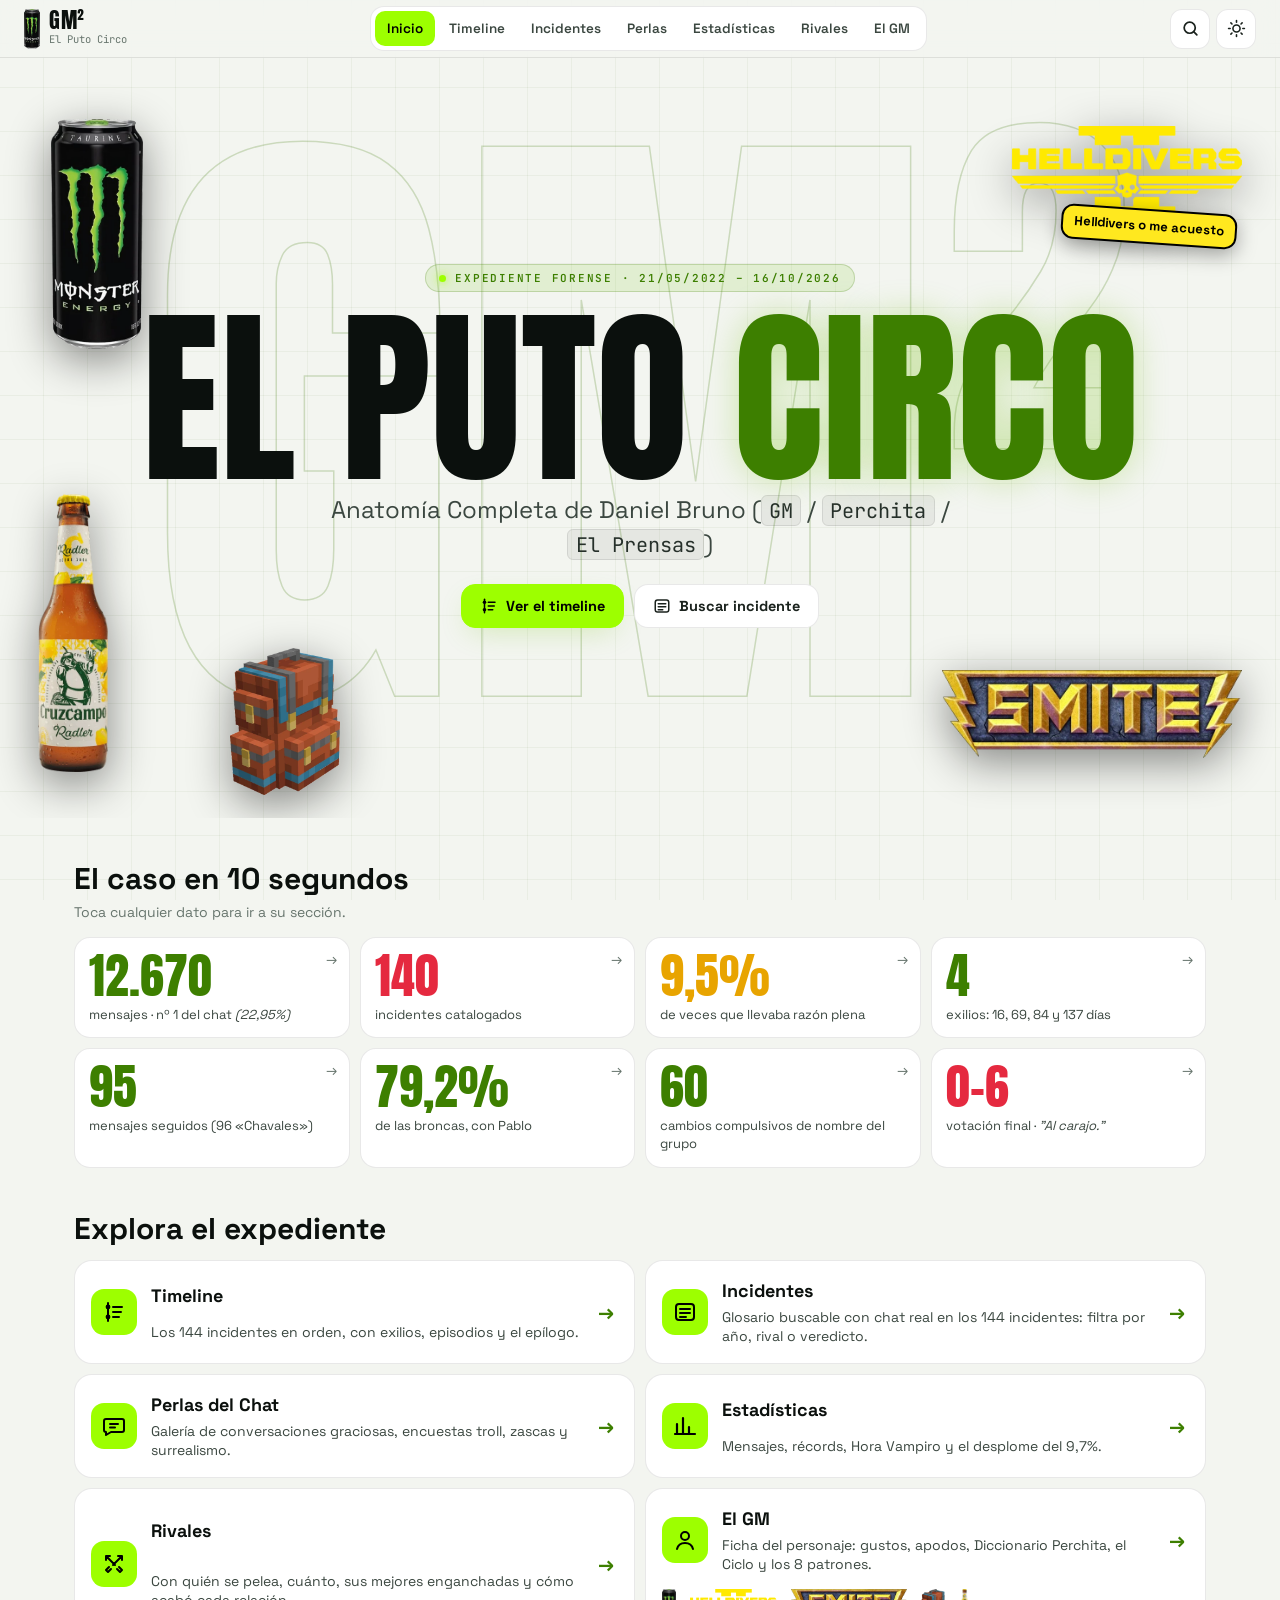
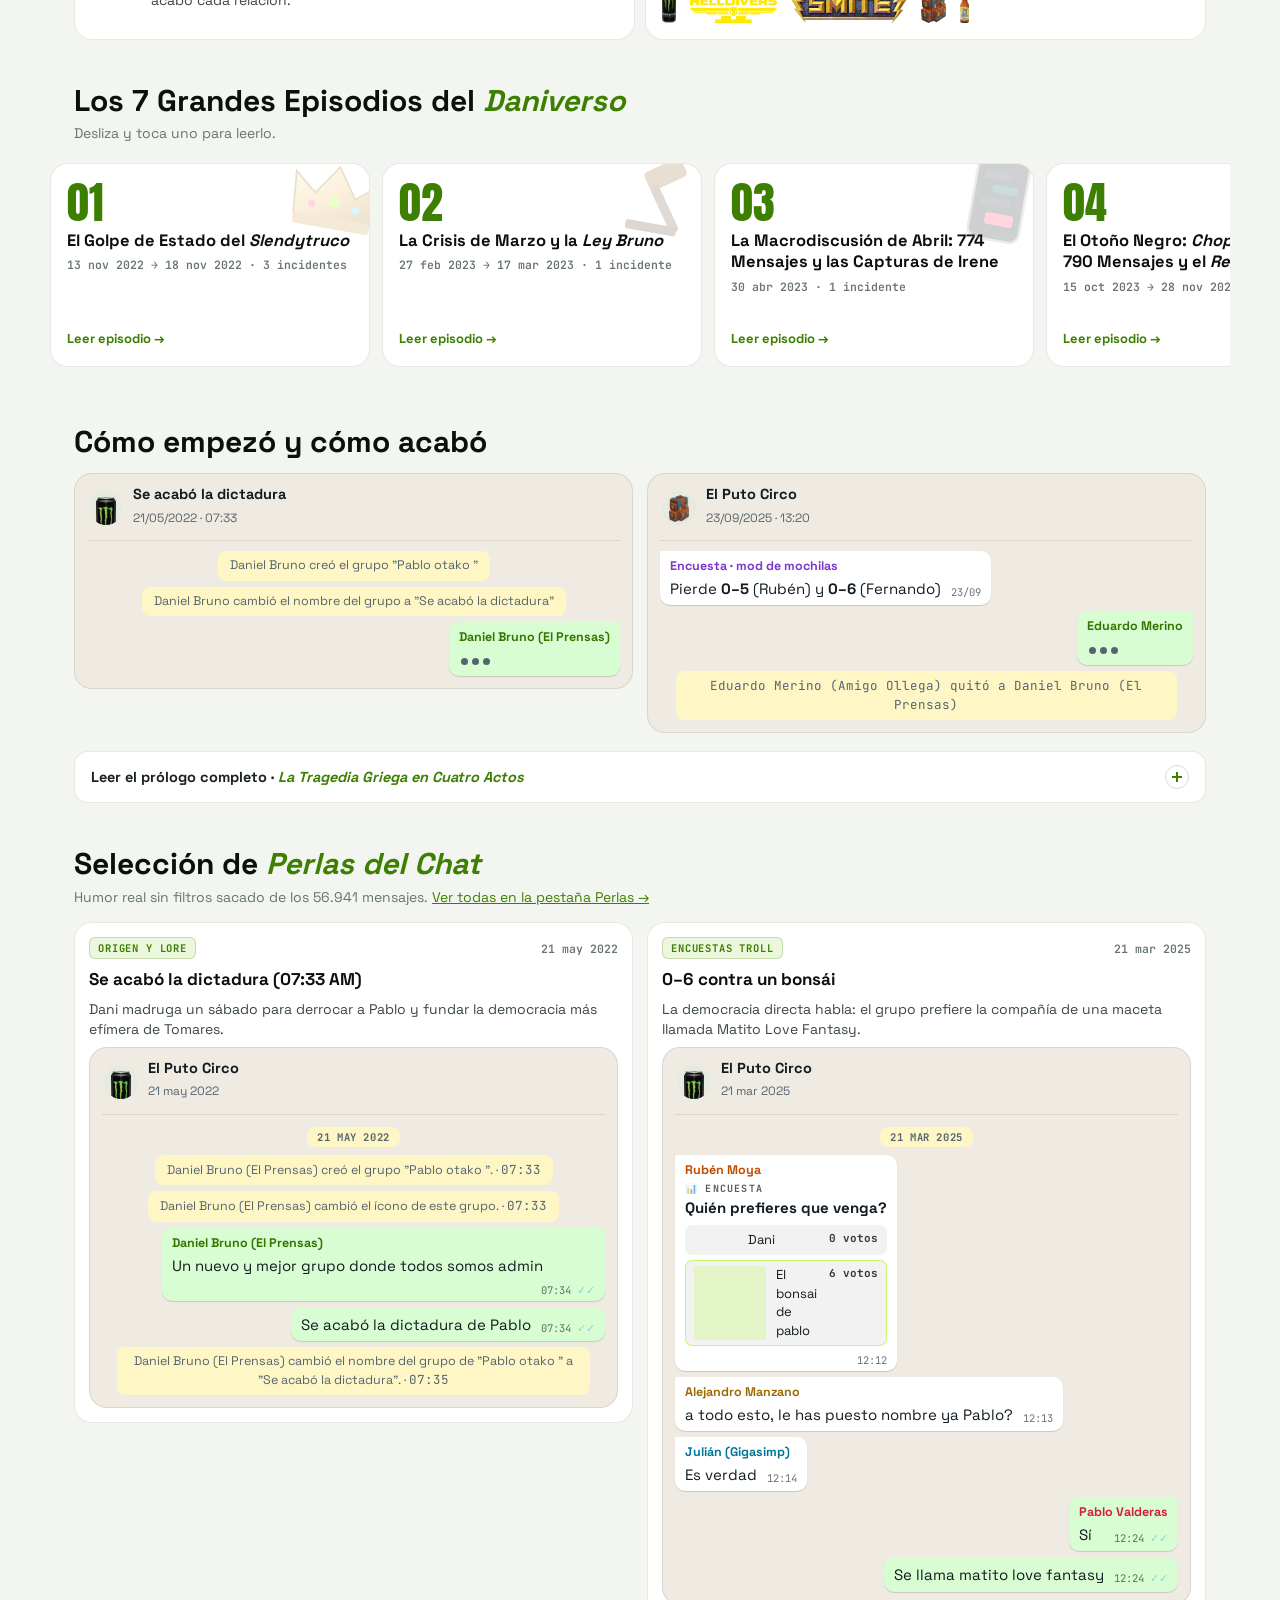
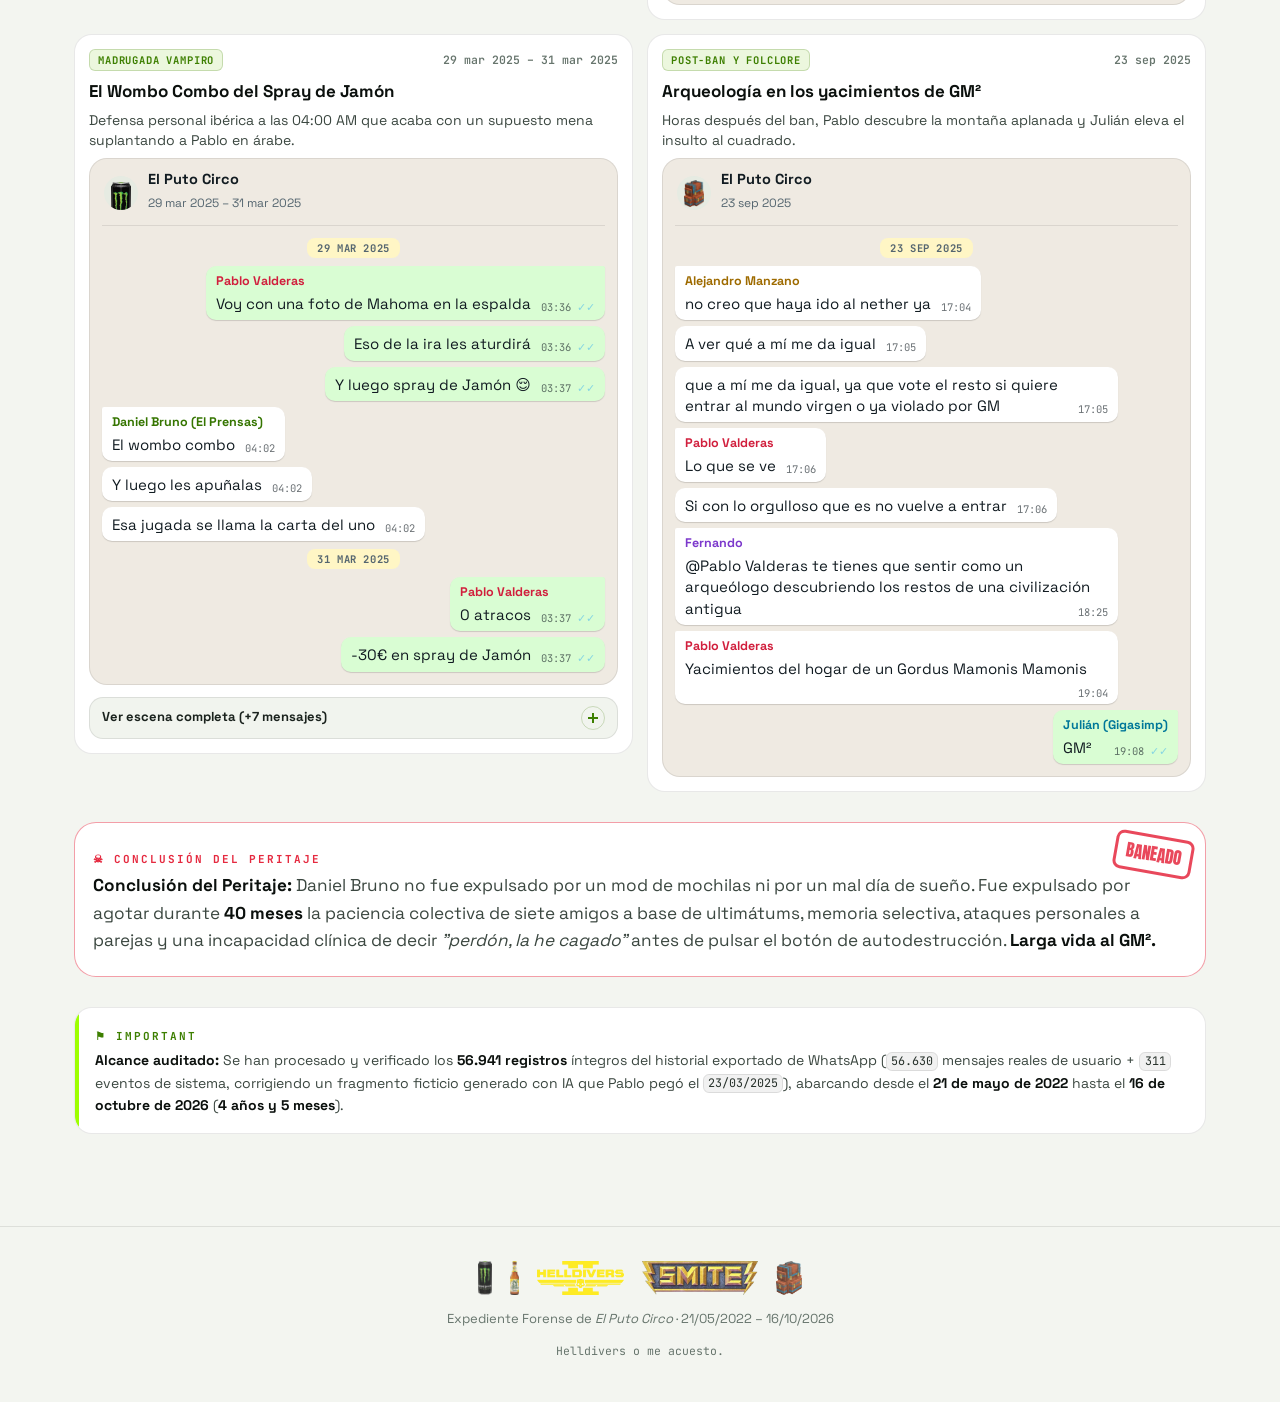
==== commit e0769469: "Añade pestaña Perlas y fragmentos reales de WhatsApp en los 144 incidentes, episodios y secciones" ====
--- a/gm2-el-puto-circo.html
+++ b/gm2-el-puto-circo.html
@@ -46,6 +46,14 @@
   --wa-sys: #182229;
   --wa-ink: #e9edef;
   --wa-sys-ink: #8696a0;
+  --c-dani: #a8ff2a;
+  --c-pablo: #ff647d;
+  --c-ale: #ffd152;
+  --c-julian: #4ee4ff;
+  --c-edu: #8ef21d;
+  --c-antonio: #f0be59;
+  --c-fernando: #d19eff;
+  --c-ruben: #ff9c59;
   --shadow: 0 10px 30px -12px rgba(0, 0, 0, 0.6);
   --radius: 18px;
   --gutter: 16px;
@@ -67,6 +75,7 @@
     --chip: rgba(0, 0, 0, 0.055); --chip-ink: #26302a;
     --yes: #5cb800; --part: #e8a400; --no: #e5293f;
     --wa-bg: #efeae2; --wa-out: #d9fdd3; --wa-in: #ffffff; --wa-sys: #fff6c5; --wa-ink: #111b21; --wa-sys-ink: #54656f;
+    --c-dani: #357500; --c-pablo: #d11f3d; --c-ale: #9e6b00; --c-julian: #007799; --c-edu: #357500; --c-antonio: #966400; --c-fernando: #7c38cc; --c-ruben: #c24b00;
     --shadow: 0 10px 30px -14px rgba(0, 0, 0, 0.25);
     color-scheme: light;
   }
@@ -79,6 +88,7 @@
   --chip: rgba(0, 0, 0, 0.055); --chip-ink: #26302a;
   --yes: #5cb800; --part: #e8a400; --no: #e5293f;
   --wa-bg: #efeae2; --wa-out: #d9fdd3; --wa-in: #ffffff; --wa-sys: #fff6c5; --wa-ink: #111b21; --wa-sys-ink: #54656f;
+  --c-dani: #357500; --c-pablo: #d11f3d; --c-ale: #9e6b00; --c-julian: #007799; --c-edu: #357500; --c-antonio: #966400; --c-fernando: #7c38cc; --c-ruben: #c24b00;
   --shadow: 0 10px 30px -14px rgba(0, 0, 0, 0.25);
   color-scheme: light;
 }
@@ -146,13 +156,14 @@
 
 /* ================= BOTTOM NAV ================= */
 .bottom-nav {
-  position: fixed; left: 0; right: 0; bottom: 0; z-index: 50; display: grid; grid-template-columns: repeat(6, 1fr);
+  position: fixed; left: 0; right: 0; bottom: 0; z-index: 50; display: grid; grid-template-columns: repeat(7, minmax(0, 1fr)); width: 100%; max-width: 100vw;
   height: calc(var(--bot-h) + env(safe-area-inset-bottom)); padding-bottom: env(safe-area-inset-bottom);
   background: color-mix(in srgb, var(--bg) 90%, transparent); backdrop-filter: blur(14px); -webkit-backdrop-filter: blur(14px);
   border-top: 1px solid var(--line2);
 }
-.bottom-nav a { display: flex; flex-direction: column; align-items: center; justify-content: center; gap: 3px; text-decoration: none; color: var(--muted); font-size: 10.5px; font-weight: 600; position: relative; -webkit-tap-highlight-color: transparent; }
-.bottom-nav a svg { width: 22px; height: 22px; transition: transform .25s; }
+.bottom-nav a { display: flex; flex-direction: column; align-items: center; justify-content: center; gap: 3px; text-decoration: none; color: var(--muted); font-size: 10px; font-weight: 600; position: relative; -webkit-tap-highlight-color: transparent; }
+.bottom-nav a svg { width: 20px; height: 20px; transition: transform .25s; }
+@media (max-width: 390px) { .bottom-nav a { font-size: 9px; letter-spacing: -.02em; } .bottom-nav a svg { width: 18px; height: 18px; } }
 .bottom-nav a.on { color: var(--ink-strong); }
 .bottom-nav a.on svg { color: var(--acc-ink); transform: translateY(-2px); }
 .bottom-nav a.on::before { content: ""; position: absolute; top: 0; left: 28%; right: 28%; height: 3px; border-radius: 0 0 3px 3px; background: var(--acc); box-shadow: 0 0 10px var(--acc-glow); }
@@ -161,7 +172,7 @@
   :root { --bot-h: 0px; }
   .bottom-nav { display: none; }
   .tabs { display: flex; gap: 2px; background: var(--card); border: 1px solid var(--line2); padding: 4px; border-radius: 14px; }
-  .tabs a { text-decoration: none; color: var(--ink2); font-size: 14px; font-weight: 600; padding: 7px 14px; border-radius: 10px; transition: background .2s, color .2s; }
+  .tabs a { text-decoration: none; color: var(--ink2); font-size: 13.5px; font-weight: 600; padding: 7px 12px; border-radius: 10px; transition: background .2s, color .2s; white-space: nowrap; }
   .tabs a:hover { color: var(--ink-strong); background: var(--overlay); }
   .tabs a.on { background: var(--acc); color: #000; }
 }
@@ -265,15 +276,57 @@
 .chat-head .av img { width: 70%; height: 80%; object-fit: contain; }
 .chat-head b { font-size: 14.5px; display: block; line-height: 1.2; color: var(--wa-ink); }
 .chat-head small { font-size: 12px; color: var(--wa-sys-ink); }
-.bubble { position: relative; max-width: 88%; padding: 7px 10px 6px; border-radius: 10px; font-size: 15px; line-height: 1.42; background: var(--wa-in); color: var(--wa-ink); align-self: flex-start; box-shadow: 0 1px 1px rgba(0,0,0,.15); }
+.bubble { position: relative; max-width: 88%; padding: 7px 10px 6px; border-radius: 10px; font-size: 15px; line-height: 1.42; background: var(--wa-in); color: var(--wa-ink); align-self: flex-start; box-shadow: 0 1px 1px rgba(0,0,0,.15); overflow-wrap: anywhere; word-break: break-word; min-width: 0; }
+.bubble::after { content: ""; display: table; clear: both; }
 .bubble.first { border-top-left-radius: 2px; }
 .bubble.out { align-self: flex-end; background: var(--wa-out); }
 .bubble.out.first { border-top-left-radius: 10px; border-top-right-radius: 2px; }
-.bubble .who { display: block; font-size: 13px; font-weight: 700; margin-bottom: 1px; color: var(--who, #53bdeb); }
-.bubble .meta { float: right; font-size: 11px; opacity: .6; margin: 8px 0 -4px 10px; }
+.bubble .who { display: block; font-size: 12.5px; font-weight: 700; margin-bottom: 2px; color: var(--who, #53bdeb); }
+.bubble .meta { float: right; font-size: 10.5px; opacity: .62; margin: 7px 0 -3px 10px; font-family: var(--f-mono); white-space: nowrap; }
 .bubble .meta.ticks::after { content: " ✓✓"; color: #53bdeb; }
-.bubble.deleted { font-style: italic; opacity: .7; }
+.bubble .edited { font-style: italic; opacity: .8; margin-right: 4px; }
+.bubble.deleted { font-style: italic; opacity: .75; }
 .bubble code { background: none; border: 0; padding: 0; color: inherit; }
+.chat-date { align-self: center; font: 700 10.5px var(--f-mono); letter-spacing: .06em; text-transform: uppercase; background: var(--wa-sys); color: var(--wa-sys-ink); padding: 3px 10px; border-radius: 8px; margin: 2px 0; }
+.wa-reply { border-left: 3px solid var(--rc, var(--acc-ink)); background: rgba(0, 0, 0, .2); padding: 5px 8px; border-radius: 6px; margin-bottom: 5px; font-size: 12.5px; line-height: 1.3; }
+:root[data-theme="light"] .wa-reply { background: rgba(0, 0, 0, .06); }
+@media (prefers-color-scheme: light) { :root:not([data-theme="dark"]) .wa-reply { background: rgba(0, 0, 0, .06); } }
+.wa-reply b { display: block; font-size: 11.5px; color: var(--rc, var(--acc-ink)); margin-bottom: 1px; }
+.wa-reply span { display: -webkit-box; -webkit-line-clamp: 2; -webkit-box-orient: vertical; overflow: hidden; opacity: .84; }
+.wa-media { display: inline-flex; align-items: center; gap: 6px; font: 600 12px var(--f-mono); padding: 4px 9px; border-radius: 8px; background: rgba(255, 255, 255, .07); border: 1px dashed var(--line2); color: var(--ink2); margin: 1px 0; }
+:root[data-theme="light"] .wa-media { background: rgba(0, 0, 0, .05); }
+@media (prefers-color-scheme: light) { :root:not([data-theme="dark"]) .wa-media { background: rgba(0, 0, 0, .05); } }
+.wa-poll { width: min(100%, 340px); min-width: 0; margin-top: 2px; }
+.wa-poll-tag { font: 700 10px var(--f-mono); letter-spacing: .12em; text-transform: uppercase; opacity: .7; margin-bottom: 2px; }
+.wa-poll-q { font-weight: 700; margin-bottom: 7px; color: var(--wa-ink); }
+.wa-poll-opts { display: grid; gap: 5px; }
+.wa-poll-opt { font-size: 13px; background: rgba(255, 255, 255, .06); border-radius: 7px; padding: 5px 8px; position: relative; overflow: hidden; display: flex; justify-content: space-between; gap: 10px; border: 1px solid transparent; }
+:root[data-theme="light"] .wa-poll-opt { background: rgba(0, 0, 0, .05); }
+@media (prefers-color-scheme: light) { :root:not([data-theme="dark"]) .wa-poll-opt { background: rgba(0, 0, 0, .05); } }
+.wa-poll-opt.win { border-color: color-mix(in srgb, var(--acc) 55%, transparent); }
+.wa-poll-bar { position: absolute; inset: 0 auto 0 0; background: color-mix(in srgb, var(--acc) 18%, transparent); pointer-events: none; }
+.wa-poll-opt span, .wa-poll-opt b { position: relative; z-index: 1; }
+.wa-poll-opt b { font-family: var(--f-mono); font-size: 11px; opacity: .85; white-space: nowrap; }
+.chat-wrap { min-width: 0; max-width: 100%; }
+.chat { min-width: 0; max-width: 100%; }
+.chat-wrap .chat-more { margin-top: 8px; }
+.chat-wrap .chat-more .more-body { padding: 8px 0 0; }
+.chat-wrap .chat-more .chat { border-top-style: dashed; }
+.sh-chat { margin: 14px 0 6px; }
+.rival .chat-wrap, details.pat .chat-wrap, .evo-card .chat-wrap { margin-top: 12px; }
+.vocab-chat { margin-top: 14px; }
+.vocab-chat-lbl { font: 700 11px var(--f-mono); letter-spacing: .12em; text-transform: uppercase; color: var(--muted); margin: 0 0 6px; }
+.pearls-grid { display: grid; grid-template-columns: minmax(0, 1fr); gap: 14px; margin-top: 14px; }
+.pearl-card { min-width: 0; max-width: 100%; background: var(--card); border: 1px solid var(--line2); border-radius: var(--radius); padding: 14px; display: flex; flex-direction: column; gap: 8px; }
+.pearl-top { display: flex; justify-content: space-between; align-items: center; gap: 8px; flex-wrap: wrap; }
+.pearl-cat { font: 700 10.5px var(--f-mono); text-transform: uppercase; letter-spacing: .08em; padding: 3px 8px; border-radius: 6px; background: var(--acc-soft); color: var(--acc-ink); border: 1px solid var(--line); }
+.pearl-date { font: 600 11.5px var(--f-mono); color: var(--muted); }
+.pearl-card h4 { margin: 2px 0 0; font-size: 17px; line-height: 1.25; color: var(--ink-strong); }
+.pearl-cap { margin: 0; font-size: 14px; color: var(--ink2); line-height: 1.45; }
+@media (min-width: 900px) {
+  .pearls-grid { grid-template-columns: repeat(2, minmax(0, 1fr)); align-items: start; }
+  .pearl-card.wide { grid-column: 1 / -1; }
+}
 .sys { align-self: center; background: var(--wa-sys); color: var(--wa-sys-ink); font-size: 12.5px; padding: 6px 12px; border-radius: 8px; text-align: center; max-width: 94%; line-height: 1.4; }
 .sys code { background: none; border: 0; padding: 0; color: inherit; font-size: 12.5px; }
 .typing-dots { display: inline-flex; gap: 4px; padding: 4px 2px; }
@@ -1126,6 +1179,7 @@
   <symbol id="n-home" viewBox="0 0 24 24"><path d="M3 11l9-7 9 7v9a1 1 0 0 1-1 1h-5v-6H9v6H4a1 1 0 0 1-1-1z" fill="none" stroke="currentColor" stroke-width="2" stroke-linejoin="round"/></symbol>
   <symbol id="n-timeline" viewBox="0 0 24 24"><path d="M6 3v18" stroke="currentColor" stroke-width="2" stroke-linecap="round"/><circle cx="6" cy="7" r="2.4" fill="currentColor"/><circle cx="6" cy="17" r="2.4" fill="currentColor"/><path d="M11 7h9M11 17h6M11 12h8" stroke="currentColor" stroke-width="2" stroke-linecap="round"/></symbol>
   <symbol id="n-list" viewBox="0 0 24 24"><rect x="3" y="4" width="18" height="16" rx="3" fill="none" stroke="currentColor" stroke-width="2"/><path d="M7 9h10M7 13h10M7 17h6" stroke="currentColor" stroke-width="2" stroke-linecap="round"/></symbol>
+  <symbol id="n-pearls" viewBox="0 0 24 24"><path d="M4 5h16a2 2 0 0 1 2 2v9a2 2 0 0 1-2 2H9l-5 3v-3a2 2 0 0 1-2-2V7a2 2 0 0 1 2-2z" fill="none" stroke="currentColor" stroke-width="2" stroke-linejoin="round"/><path d="M8 10h8M8 13.5h5" stroke="currentColor" stroke-width="2" stroke-linecap="round"/></symbol>
   <symbol id="n-chart" viewBox="0 0 24 24"><path d="M4 20V10M10 20V4M16 20v-7M22 20H2" stroke="currentColor" stroke-width="2.2" stroke-linecap="round"/></symbol>
   <symbol id="n-vs" viewBox="0 0 24 24"><path d="M4 4l9 9M4 4h4M4 4v4M20 4l-9 9M20 4h-4M20 4v4M7 15l-3 3 2 2 3-3M17 15l3 3-2 2-3-3" fill="none" stroke="currentColor" stroke-width="2" stroke-linecap="round" stroke-linejoin="round"/></symbol>
   <symbol id="n-user" viewBox="0 0 24 24"><circle cx="12" cy="8" r="4" fill="none" stroke="currentColor" stroke-width="2"/><path d="M4 21c1-4 4-6 8-6s7 2 8 6" fill="none" stroke="currentColor" stroke-width="2" stroke-linecap="round"/></symbol>
@@ -1153,6 +1207,7 @@
     <a href="#inicio" data-nav="inicio">Inicio</a>
     <a href="#timeline" data-nav="timeline">Timeline</a>
     <a href="#incidentes" data-nav="incidentes">Incidentes</a>
+    <a href="#perlas" data-nav="perlas">Perlas</a>
     <a href="#stats" data-nav="stats">Estadísticas</a>
     <a href="#rivales" data-nav="rivales">Rivales</a>
     <a href="#gm" data-nav="gm">El GM</a>
@@ -1204,10 +1259,11 @@
     <div class="block-head" data-r><h2>Explora el expediente</h2></div>
     <div class="explore">
       <a class="ex-card" href="#timeline" data-nav="timeline" data-r><span class="ex-ic"><svg viewBox="0 0 24 24"><use href="#n-timeline"/></svg></span><b>Timeline</b><span>Los 144 incidentes en orden, con exilios, episodios y el epílogo.</span><span class="ex-go">→</span></a>
-      <a class="ex-card" href="#incidentes" data-nav="incidentes" data-r style="--d:.05s"><span class="ex-ic"><svg viewBox="0 0 24 24"><use href="#n-list"/></svg></span><b>Incidentes</b><span>Glosario buscable: filtra por año, veredicto, rival o categoría.</span><span class="ex-go">→</span></a>
+      <a class="ex-card" href="#incidentes" data-nav="incidentes" data-r style="--d:.05s"><span class="ex-ic"><svg viewBox="0 0 24 24"><use href="#n-list"/></svg></span><b>Incidentes</b><span>Glosario buscable con chat real en los 144 incidentes: filtra por año, rival o veredicto.</span><span class="ex-go">→</span></a>
+      <a class="ex-card" href="#perlas" data-nav="perlas" data-r style="--d:.08s"><span class="ex-ic"><svg viewBox="0 0 24 24"><use href="#n-pearls"/></svg></span><b>Perlas del Chat</b><span>Galería de conversaciones graciosas, encuestas troll, zascas y surrealismo.</span><span class="ex-go">→</span></a>
       <a class="ex-card" href="#stats" data-nav="stats" data-r style="--d:.1s"><span class="ex-ic"><svg viewBox="0 0 24 24"><use href="#n-chart"/></svg></span><b>Estadísticas</b><span>Mensajes, récords, Hora Vampiro y el desplome del 9,7%.</span><span class="ex-go">→</span></a>
-      <a class="ex-card" href="#rivales" data-nav="rivales" data-r style="--d:.15s"><span class="ex-ic"><svg viewBox="0 0 24 24"><use href="#n-vs"/></svg></span><b>Rivales</b><span>Con quién se pelea, cuánto y cómo acabó cada relación.</span><span class="ex-go">→</span></a>
-      <a class="ex-card wide" href="#gm" data-nav="gm" data-r style="--d:.2s"><span class="ex-ic"><svg viewBox="0 0 24 24"><use href="#n-user"/></svg></span><b>El GM</b><span>Ficha del personaje: gustos, apodos, Diccionario Perchita, el Ciclo y los 8 patrones.</span><span class="ex-go">→</span>
+      <a class="ex-card" href="#rivales" data-nav="rivales" data-r style="--d:.15s"><span class="ex-ic"><svg viewBox="0 0 24 24"><use href="#n-vs"/></svg></span><b>Rivales</b><span>Con quién se pelea, cuánto, sus mejores enganchadas y cómo acabó cada relación.</span><span class="ex-go">→</span></a>
+      <a class="ex-card" href="#gm" data-nav="gm" data-r style="--d:.2s"><span class="ex-ic"><svg viewBox="0 0 24 24"><use href="#n-user"/></svg></span><b>El GM</b><span>Ficha del personaje: gustos, apodos, Diccionario Perchita, el Ciclo y los 8 patrones.</span><span class="ex-go">→</span>
         <span class="ex-logos" aria-hidden="true"><img data-img="monster" alt=""><img data-img="helldivers" alt=""><img data-img="smite" alt=""><img data-img="mochila" alt=""><img data-img="radler" alt=""></span></a>
     </div>
 
@@ -1220,12 +1276,12 @@
         <div class="chat-head"><div class="av"><img data-img="monster" alt=""></div><div><b>Se acabó la dictadura</b><small>21/05/2022 · 07:33</small></div></div>
         <div class="sys">Daniel Bruno creó el grupo "Pablo otako "</div>
         <div class="sys">Daniel Bruno cambió el nombre del grupo a "Se acabó la dictadura"</div>
-        <div class="bubble first" data-type style="--who:var(--acc-ink)"><span class="who">Daniel Bruno (El Prensas)</span><span class="typing-dots" aria-hidden="true"><i></i><i></i><i></i></span><span class="bubble-body"><em>"Un nuevo y mejor grupo donde todos somos admin. Se acabó la dictadura de Pablo."</em> <span class="meta">07:34</span></span></div>
+        <div class="bubble out first" data-type style="--who:var(--c-dani)"><span class="who">Daniel Bruno (El Prensas)</span><span class="typing-dots" aria-hidden="true"><i></i><i></i><i></i></span><span class="bubble-body">Un nuevo y mejor grupo donde todos somos admin. Se acabó la dictadura de Pablo.<span class="meta">07:34</span></span></div>
       </div>
       <div class="chat" data-r style="--d:.1s">
         <div class="chat-head"><div class="av"><img data-img="mochila" alt=""></div><div><b>El Puto Circo</b><small>23/09/2025 · 13:20</small></div></div>
-        <div class="bubble first" style="--who:#ffc93d"><span class="who">Votación · mod de mochilas</span>Pierde <b>0–5</b> (Rubén) y <b>0–6</b> (Fernando)</div>
-        <div class="bubble out first" data-type><span class="typing-dots" aria-hidden="true"><i></i><i></i><i></i></span><span class="bubble-body"><em>"Al carajo."</em><span class="meta ticks">13:20</span></span></div>
+        <div class="bubble first" style="--who:var(--c-fernando)"><span class="who">Encuesta · mod de mochilas</span>Pierde <b>0–5</b> (Rubén) y <b>0–6</b> (Fernando)<span class="meta">23/09</span></div>
+        <div class="bubble out first" data-type style="--who:var(--c-edu)"><span class="who">Eduardo Merino</span><span class="typing-dots" aria-hidden="true"><i></i><i></i><i></i></span><span class="bubble-body">Al carajo.<span class="meta ticks">13:20</span></span></div>
         <div class="sys"><code>Eduardo Merino (Amigo Ollega) quitó a Daniel Bruno (El Prensas)</code></div>
       </div>
     </div>
@@ -1240,14 +1296,14 @@
     <div class="chat" data-r>
       <div class="chat-head">
         <div class="av"><img data-img="monster" alt=""></div>
-        <div><b>Se acabó la dictadura</b><small>Daniel Bruno, tú</small></div>
+        <div><b>Se acabó la dictadura</b><small>21/05/2022 · 07:33</small></div>
       </div>
       <div class="sys">Daniel Bruno creó el grupo "Pablo otako "</div>
       <div class="sys">Daniel Bruno cambió el nombre del grupo a "Se acabó la dictadura"</div>
-      <div class="bubble first" data-type style="--who:var(--acc-ink)">
+      <div class="bubble out first" data-type style="--who:var(--c-dani)">
         <span class="who">Daniel Bruno (El Prensas)</span>
         <span class="typing-dots" aria-hidden="true"><i></i><i></i><i></i></span>
-        <span class="bubble-body"><em>"Un nuevo y mejor grupo donde todos somos admin. Se acabó la dictadura de Pablo."</em> <span class="meta">(<code>21/05/2022 07:34</code>)</span></span>
+        <span class="bubble-body">Un nuevo y mejor grupo donde todos somos admin. Se acabó la dictadura de Pablo.<span class="meta">07:34</span></span>
       </div>
     </div>
 
@@ -1255,13 +1311,16 @@
 
 
     <div class="chat" data-r>
-      <div class="bubble out first" data-type><span class="typing-dots" aria-hidden="true"><i></i><i></i><i></i></span><span class="bubble-body"><em>"Al carajo."</em><span class="meta ticks">13:20</span></span></div>
-      <div class="sys"><code>Eduardo Merino (Amigo Ollega) quitó a Daniel Bruno (El Prensas)</code> — <em>"Al carajo."</em></div>
+      <div class="bubble out first" data-type style="--who:var(--c-edu)"><span class="who">Eduardo Merino</span><span class="typing-dots" aria-hidden="true"><i></i><i></i><i></i></span><span class="bubble-body">Al carajo.<span class="meta ticks">13:20</span></span></div>
+      <div class="sys"><code>Eduardo Merino (Amigo Ollega) quitó a Daniel Bruno (El Prensas)</code></div>
     </div>
 
     <p data-r>Lo que empezó como una cruzada libertaria contra la tiranía terminó con Daniel expulsado de forma permanente mientras todo el resto del grupo —incluidos los fichajes más recientes que ni siquiera habían vivido sus guerras de 2022— respiraba aliviado viendo caer los mensajes por minuto y votaba <strong>6 a 0</strong> en su contra. Este dossier es la autopsia estadística, lingüística, psicológica y criminalística de ese viaje legendario.</p>
       </div>
     </details>
+
+    <div class="block-head" data-r><h2>Selección de <em>Perlas del Chat</em></h2><p>Humor real sin filtros sacado de los 56.941 mensajes. <a href="#perlas" data-nav="perlas">Ver todas en la pestaña Perlas →</a></p></div>
+    <div class="pearls-grid" id="homePearls"></div>
 
     <div class="verdict-final" data-r>
       <span class="stamp" aria-hidden="true">BANEADO</span>
@@ -1325,8 +1384,11 @@
     </div>
 <div class="narrow" style="padding:0;margin-top:30px">
       <div class="chat" data-r>
-        <div class="bubble first" style="--who:#9dff00"><span class="who">Eduardo Merino · 08/03/2026</span>Dile que luego amaina</div>
-        <div class="bubble first" style="--who:#ffc93d" data-type><span class="who">Alejandro Manzano</span><span class="typing-dots" aria-hidden="true"><i></i><i></i><i></i></span><span class="bubble-body">Perchita se ha rajado</span></div>
+        <div class="chat-head"><div class="av"><img data-img="monster" alt=""></div><div><b>El Puto Circo</b><small>08/03/2026 · La última profecía</small></div></div>
+        <div class="bubble first" style="--who:var(--c-pablo)"><span class="who">Pablo Valderas</span>Lo sorprendente es que esté despierto ahora<span class="meta">16:17</span></div>
+        <div class="bubble first" style="--who:var(--c-julian)"><span class="who">Julián</span>Si la quedada es en 3 horas y pico<span class="meta">16:26</span></div>
+        <div class="bubble first" style="--who:var(--c-edu)"><span class="who">Eduardo Merino</span>Dile que luego amaina<span class="meta">16:27</span></div>
+        <div class="bubble out first" style="--who:var(--c-ale)" data-type><span class="who">Alejandro Manzano</span><span class="typing-dots" aria-hidden="true"><i></i><i></i><i></i></span><span class="bubble-body">Perchita se ha rajado<span class="meta ticks">19:37</span></span></div>
       </div>
     </div>
       <div class="monument" id="monument">
@@ -1359,6 +1421,29 @@
       <div class="cat-count"><span>Mostrando <b id="shown">144</b> de 144</span><span class="cc-actions"><button class="btn-ghost sm" id="clearF">Limpiar</button><button class="btn-ghost sm" id="randomInc"><svg viewBox="0 0 24 24" width="14" height="14"><use href="#i-dice"/></svg>Aleatorio</button></span></div>
     </div>
     <div id="incidents"></div>
+  </div>
+</section>
+
+<!-- ======================================================
+     PERLAS DE HUMOR
+     ====================================================== -->
+<section class="view" data-view="perlas" id="v-perlas" hidden>
+  <div class="wrap">
+    <div class="view-head">
+      <span class="view-kicker">Humor, Lore y Surrealismo · 2022 – 2026</span>
+      <h2>Perlas del chat</h2>
+      <p>Conversaciones reales sacadas del historial: troleos, encuestas troll, respuestas surrealistas de madrugada y memes eternos del GM fuera de los incidentes.</p>
+    </div>
+    <div class="cat-controls">
+      <label class="search"><svg viewBox="0 0 24 24" aria-hidden="true"><use href="#i-search"/></svg><input type="search" id="pearlQ" placeholder="Kaede, prensas, ChatGPT, madrugada, Helldivers…" autocomplete="off" aria-label="Buscar perlas"></label>
+      <div class="filters" id="pearlCats" role="group" aria-label="Categorías de perlas"></div>
+      <div class="filter-row2">
+        <select id="pearlWho" aria-label="Filtrar por participante"><option value="">Todos los protagonistas</option></select>
+        <div></div><div></div>
+      </div>
+      <div class="cat-count"><span>Mostrando <b id="pearlShown">0</b> de <b id="pearlTotal">0</b> perlas</span><span class="cc-actions"><button class="btn-ghost sm" id="pearlClear">Limpiar</button><button class="btn-ghost sm" id="pearlRandom"><svg viewBox="0 0 24 24" width="14" height="14"><use href="#i-dice"/></svg>Aleatoria</button></span></div>
+    </div>
+    <div class="pearls-grid" id="pearlsGrid"></div>
   </div>
 </section>
 
@@ -1754,19 +1839,19 @@
     </div>
 
     <details class="more" data-r><summary><span>Ver el diccionario completo · 13 expresiones</span><span class="pm" aria-hidden="true"></span></summary><div class="more-body"><div class="dict" id="dict">
-      <article class="dict-entry" data-word="q"atio="138.6"><h5><span><strong><code>q</code></strong> <em>(vs <code>que</code>)</em></span><span class="ratio-b">138,6x</span></h5><p class="fn">Ahorro de energía vital entre ráfaga y ráfaga</p><div class="row"><span>Usos de Dani: <b>1.733</b></span><span>Tasa Dani (/1k msgs): <b>151,04</b></span><span>Usos Resto Grupo: <b>40</b></span><span>Ratio: <b>138,6x</b></span></div></article>
-      <article class="dict-entry" data-word="porq / por q"atio="inf"><h5><span><strong><code>porq</code> / <code>por q</code></strong></span><span class="ratio-b">∞ (Exclusiva)</span></h5><p class="fn">Justificación defensiva instantánea</p><div class="row"><span>Usos de Dani: <b>192</b></span><span>Tasa Dani (/1k msgs): <b>16,73</b></span><span>Usos Resto Grupo: <b>0</b></span><span>Ratio: <b>∞ (Exclusiva)</b></span></div></article>
-      <article class="dict-entry" data-word="chavales"atio="14.2"><h5><span><strong><code>chavales</code></strong></span><span class="ratio-b">14,2x</span></h5><p class="fn">Llamada a filas antes de proponer plan o quejarse</p><div class="row"><span>Usos de Dani: <b>359</b> <em>(317 solo)</em></span><span>Tasa Dani (/1k msgs): <b>31,29</b></span><span>Usos Resto Grupo: <b>81</b></span><span>Ratio: <b>14,2x</b></span></div></article>
-      <article class="dict-entry" data-word="xd / xdddddd..."atio="3.2"><h5><span><strong><code>xd</code> / <code>xdddddd...</code></strong></span><span class="ratio-b">3,2x</span></h5><p class="fn">Risa pasivo-agresiva; la longitud de <code>d</code> mide el nivel de picor</p><div class="row"><span>Usos de Dani: <b>576</b></span><span>Tasa Dani (/1k msgs): <b>50,20</b></span><span>Usos Resto Grupo: <b>581</b></span><span>Ratio: <b>3,2x</b></span></div></article>
-      <article class="dict-entry" data-word="Ataques oro-genitales*"atio="3.5"><h5><span><strong>Ataques oro-genitales*</strong></span><span class="ratio-b">3,5x</span></h5><p class="fn">Cierre de debate cuando se queda sin argumentos (<code>chúpala</code>, <code>cómeme un huevo/cipote/ojete</code>)</p><div class="row"><span>Usos de Dani: <b>216</b></span><span>Tasa Dani (/1k msgs): <b>18,82</b></span><span>Usos Resto Grupo: <b>200</b></span><span>Ratio: <b>3,5x</b></span></div></article>
-      <article class="dict-entry" data-word="chupala"atio="16.7"><h5><span><strong><code>chupala</code></strong></span><span class="ratio-b">16,7x</span></h5><p class="fn">Respuesta automática universal a cualquier réplica</p><div class="row"><span>Usos de Dani: <b>88</b> <em>(63 solo)</em></span><span>Tasa Dani (/1k msgs): <b>7,67</b></span><span>Usos Resto Grupo: <b>17</b></span><span>Ratio: <b>16,7x</b></span></div></article>
-      <article class="dict-entry" data-word="aro"atio="5.9"><h5><span><strong><code>aro</code></strong> <em>(por <code>claro</code>)</em></span><span class="ratio-b">5,9x</span></h5><p class="fn">Sarcasmo seco o confirmación condescendiente</p><div class="row"><span>Usos de Dani: <b>83</b> <em>(63 solo)</em></span><span>Tasa Dani (/1k msgs): <b>7,23</b></span><span>Usos Resto Grupo: <b>45</b></span><span>Ratio: <b>5,9x</b></span></div></article>
-      <article class="dict-entry" data-word="terrible"atio="12.6"><h5><span><strong><code>terrible</code></strong></span><span class="ratio-b">12,6x</span></h5><p class="fn">Sentencia dramática sobre cualquier contratiempo menor</p><div class="row"><span>Usos de Dani: <b>62</b> <em>(41 solo)</em></span><span>Tasa Dani (/1k msgs): <b>5,40</b></span><span>Usos Resto Grupo: <b>16</b></span><span>Ratio: <b>12,6x</b></span></div></article>
-      <article class="dict-entry" data-word="mentira"atio="4.2"><h5><span><strong><code>mentira</code></strong></span><span class="ratio-b">4,2x</span></h5><p class="fn">Negar capturas, horarios o recuerdos ajenos sin aportar pruebas</p><div class="row"><span>Usos de Dani: <b>39</b> <em>(26 solo)</em></span><span>Tasa Dani (/1k msgs): <b>3,40</b></span><span>Usos Resto Grupo: <b>30</b></span><span>Ratio: <b>4,2x</b></span></div></article>
-      <article class="dict-entry" data-word="discrepo"atio="45.4"><h5><span><strong><code>discrepo</code></strong></span><span class="ratio-b">45,4x</span></h5><p class="fn">Escudo pseudo-culto justo antes de soltar una barbaridad</p><div class="row"><span>Usos de Dani: <b>26</b> <em>(22 solo)</em></span><span>Tasa Dani (/1k msgs): <b>2,27</b></span><span>Usos Resto Grupo: <b>2</b></span><span>Ratio: <b>45,4x</b></span></div></article>
-      <article class="dict-entry" data-word="evidentemente"atio="24.0"><h5><span><strong><code>evidentemente</code></strong></span><span class="ratio-b">24,0x</span></h5><p class="fn">Presentar su opinión subjetiva como axioma físico indiscutible</p><div class="row"><span>Usos de Dani: <b>22</b></span><span>Tasa Dani (/1k msgs): <b>1,92</b></span><span>Usos Resto Grupo: <b>3</b></span><span>Ratio: <b>24,0x</b></span></div></article>
-      <article class="dict-entry" data-word="subnormal"atio="3.3"><h5><span><strong><code>subnormal</code></strong></span><span class="ratio-b">3,3x</span></h5><p class="fn">Comodín insultante favorito (Edu: <em>"Tiene dos frases y una es decir subnormal"</em>)</p><div class="row"><span>Usos de Dani: <b>28</b></span><span>Tasa Dani (/1k msgs): <b>2,44</b></span><span>Usos Resto Grupo: <b>27</b></span><span>Ratio: <b>3,3x</b></span></div></article>
-      <article class="dict-entry" data-word="ameisin"atio="48.2"><h5><span><strong><code>ameisin</code></strong></span><span class="ratio-b">48,2x</span></h5><p class="fn">Ironía bilingüe deformada cuando algo le parece lamentable</p><div class="row"><span>Usos de Dani: <b>15</b></span><span>Tasa Dani (/1k msgs): <b>1,31</b></span><span>Usos Resto Grupo: <b>1</b></span><span>Ratio: <b>48,2x</b></span></div></article>
+      <article class="dict-entry" data-word="q" data-ratio="138.6"><h5><span><strong><code>q</code></strong> <em>(vs <code>que</code>)</em></span><span class="ratio-b">138,6x</span></h5><p class="fn">Ahorro de energía vital entre ráfaga y ráfaga</p><div class="row"><span>Usos de Dani: <b>1.733</b></span><span>Tasa Dani (/1k msgs): <b>151,04</b></span><span>Usos Resto Grupo: <b>40</b></span><span>Ratio: <b>138,6x</b></span></div></article>
+      <article class="dict-entry" data-word="porq / por q" data-ratio="inf"><h5><span><strong><code>porq</code> / <code>por q</code></strong></span><span class="ratio-b">∞ (Exclusiva)</span></h5><p class="fn">Justificación defensiva instantánea</p><div class="row"><span>Usos de Dani: <b>192</b></span><span>Tasa Dani (/1k msgs): <b>16,73</b></span><span>Usos Resto Grupo: <b>0</b></span><span>Ratio: <b>∞ (Exclusiva)</b></span></div></article>
+      <article class="dict-entry" data-word="chavales" data-ratio="14.2"><h5><span><strong><code>chavales</code></strong></span><span class="ratio-b">14,2x</span></h5><p class="fn">Llamada a filas antes de proponer plan o quejarse</p><div class="row"><span>Usos de Dani: <b>359</b> <em>(317 solo)</em></span><span>Tasa Dani (/1k msgs): <b>31,29</b></span><span>Usos Resto Grupo: <b>81</b></span><span>Ratio: <b>14,2x</b></span></div></article>
+      <article class="dict-entry" data-word="xd / xdddddd..." data-ratio="3.2"><h5><span><strong><code>xd</code> / <code>xdddddd...</code></strong></span><span class="ratio-b">3,2x</span></h5><p class="fn">Risa pasivo-agresiva; la longitud de <code>d</code> mide el nivel de picor</p><div class="row"><span>Usos de Dani: <b>576</b></span><span>Tasa Dani (/1k msgs): <b>50,20</b></span><span>Usos Resto Grupo: <b>581</b></span><span>Ratio: <b>3,2x</b></span></div></article>
+      <article class="dict-entry" data-word="Ataques oro-genitales*" data-ratio="3.5"><h5><span><strong>Ataques oro-genitales*</strong></span><span class="ratio-b">3,5x</span></h5><p class="fn">Cierre de debate cuando se queda sin argumentos (<code>chúpala</code>, <code>cómeme un huevo/cipote/ojete</code>)</p><div class="row"><span>Usos de Dani: <b>216</b></span><span>Tasa Dani (/1k msgs): <b>18,82</b></span><span>Usos Resto Grupo: <b>200</b></span><span>Ratio: <b>3,5x</b></span></div></article>
+      <article class="dict-entry" data-word="chupala" data-ratio="16.7"><h5><span><strong><code>chupala</code></strong></span><span class="ratio-b">16,7x</span></h5><p class="fn">Respuesta automática universal a cualquier réplica</p><div class="row"><span>Usos de Dani: <b>88</b> <em>(63 solo)</em></span><span>Tasa Dani (/1k msgs): <b>7,67</b></span><span>Usos Resto Grupo: <b>17</b></span><span>Ratio: <b>16,7x</b></span></div></article>
+      <article class="dict-entry" data-word="aro" data-ratio="5.9"><h5><span><strong><code>aro</code></strong> <em>(por <code>claro</code>)</em></span><span class="ratio-b">5,9x</span></h5><p class="fn">Sarcasmo seco o confirmación condescendiente</p><div class="row"><span>Usos de Dani: <b>83</b> <em>(63 solo)</em></span><span>Tasa Dani (/1k msgs): <b>7,23</b></span><span>Usos Resto Grupo: <b>45</b></span><span>Ratio: <b>5,9x</b></span></div></article>
+      <article class="dict-entry" data-word="terrible" data-ratio="12.6"><h5><span><strong><code>terrible</code></strong></span><span class="ratio-b">12,6x</span></h5><p class="fn">Sentencia dramática sobre cualquier contratiempo menor</p><div class="row"><span>Usos de Dani: <b>62</b> <em>(41 solo)</em></span><span>Tasa Dani (/1k msgs): <b>5,40</b></span><span>Usos Resto Grupo: <b>16</b></span><span>Ratio: <b>12,6x</b></span></div></article>
+      <article class="dict-entry" data-word="mentira" data-ratio="4.2"><h5><span><strong><code>mentira</code></strong></span><span class="ratio-b">4,2x</span></h5><p class="fn">Negar capturas, horarios o recuerdos ajenos sin aportar pruebas</p><div class="row"><span>Usos de Dani: <b>39</b> <em>(26 solo)</em></span><span>Tasa Dani (/1k msgs): <b>3,40</b></span><span>Usos Resto Grupo: <b>30</b></span><span>Ratio: <b>4,2x</b></span></div></article>
+      <article class="dict-entry" data-word="discrepo" data-ratio="45.4"><h5><span><strong><code>discrepo</code></strong></span><span class="ratio-b">45,4x</span></h5><p class="fn">Escudo pseudo-culto justo antes de soltar una barbaridad</p><div class="row"><span>Usos de Dani: <b>26</b> <em>(22 solo)</em></span><span>Tasa Dani (/1k msgs): <b>2,27</b></span><span>Usos Resto Grupo: <b>2</b></span><span>Ratio: <b>45,4x</b></span></div></article>
+      <article class="dict-entry" data-word="evidentemente" data-ratio="24.0"><h5><span><strong><code>evidentemente</code></strong></span><span class="ratio-b">24,0x</span></h5><p class="fn">Presentar su opinión subjetiva como axioma físico indiscutible</p><div class="row"><span>Usos de Dani: <b>22</b></span><span>Tasa Dani (/1k msgs): <b>1,92</b></span><span>Usos Resto Grupo: <b>3</b></span><span>Ratio: <b>24,0x</b></span></div></article>
+      <article class="dict-entry" data-word="subnormal" data-ratio="3.3"><h5><span><strong><code>subnormal</code></strong></span><span class="ratio-b">3,3x</span></h5><p class="fn">Comodín insultante favorito (Edu: <em>"Tiene dos frases y una es decir subnormal"</em>)</p><div class="row"><span>Usos de Dani: <b>28</b></span><span>Tasa Dani (/1k msgs): <b>2,44</b></span><span>Usos Resto Grupo: <b>27</b></span><span>Ratio: <b>3,3x</b></span></div></article>
+      <article class="dict-entry" data-word="ameisin" data-ratio="48.2"><h5><span><strong><code>ameisin</code></strong></span><span class="ratio-b">48,2x</span></h5><p class="fn">Ironía bilingüe deformada cuando algo le parece lamentable</p><div class="row"><span>Usos de Dani: <b>15</b></span><span>Tasa Dani (/1k msgs): <b>1,31</b></span><span>Usos Resto Grupo: <b>1</b></span><span>Ratio: <b>48,2x</b></span></div></article>
     </div>
     <p class="footnote narrow" style="padding:0"><em>*Incluye <code>chúpala</code>, <code>cómeme un huevo/los huevos/la polla/el cipote/el ojete</code>, <code>lámeme las bolas</code>, <code>me comes un nabo</code> y variantes.</em></p></div></details>
 
@@ -1790,11 +1875,16 @@
     </div>
     <div class="narrow" style="padding:0">
       <div class="chat" data-r>
-        <div class="bubble first" style="--who:#ffc93d"><span class="who">Pablo Valderas · 17/04/2025</span>Si suena siempre igual<span class="meta"></span></div>
-        <div class="bubble">No sé le ha pillado nunca el sarcasmo</div>
-        <div class="bubble out first">Era todo ironía, subnormal<span class="meta">10/02/2025</span></div>
+        <div class="chat-head"><div class="av"><img data-img="monster" alt=""></div><div><b>El Puto Circo</b><small>Dos escenas reales del enigma</small></div></div>
+        <div class="chat-date">10 feb 2025</div>
+        <div class="bubble out first" style="--who:var(--c-dani)"><span class="who">Daniel Bruno (El Prensas)</span>Te lo voy a explicar porq veo q eres subnormal<span class="meta ticks">21:31</span></div>
+        <div class="bubble out" style="--who:var(--c-dani)">Era todo ironía<span class="meta ticks">21:31</span></div>
+        <div class="bubble first" style="--who:var(--c-julian)"><span class="who">Julián</span>Pues tienes razón, no lo había pillado<span class="meta">21:31</span></div>
+        <div class="chat-date">17 abr 2025</div>
+        <div class="bubble first" style="--who:var(--c-pablo)"><span class="who">Pablo Valderas</span>Si suena siempre igual<span class="meta">19:02</span></div>
+        <div class="bubble">No sé le ha pillado nunca el sarcasmo<span class="meta">19:02</span></div>
       </div>
-      <p data-r><strong>El Enigma del Sarcasmo:</strong> Como resumió Pablo el <code>17/04/2025</code> (<code>"Si suena siempre igual / No sé le ha pillado nunca el sarcasmo"</code>), Daniel dice exactamente con las mismas palabras y la misma ausencia de emojis tanto sus bromas como sus cabreos reales —y, cuando le pillan pasándose de la raya (como el <code>10/02/2025</code> con el senderismo), saca el comodín de <em>"Era todo ironía, subnormal"</em>.</p>
+      <p data-r><strong>El Enigma del Sarcasmo:</strong> Como resumió Pablo el <code>17/04/2025</code> (<code>"Si suena siempre igual / No sé le ha pillado nunca el sarcasmo"</code>), Daniel dice exactamente con las mismas palabras y la misma ausencia de emojis tanto sus bromas como sus cabreos reales —y, cuando le pillan pasándose de la raya (como el <code>10/02/2025</code> con el senderismo), saca el comodín de <em>"Era todo ironía"</em> tras llamar <code>"subnormal"</code> al receptor.</p>
     </div>
 
     <h3 class="sec" id="g-ciclo" data-r><span class="n">IV</span>Los 8 Patrones Repetitivos del <em>Ciclo Perchita</em></h3>
@@ -1877,6 +1967,7 @@
   <a href="#inicio" data-nav="inicio"><svg viewBox="0 0 24 24"><use href="#n-home"/></svg><span>Inicio</span></a>
   <a href="#timeline" data-nav="timeline"><svg viewBox="0 0 24 24"><use href="#n-timeline"/></svg><span>Timeline</span></a>
   <a href="#incidentes" data-nav="incidentes"><svg viewBox="0 0 24 24"><use href="#n-list"/></svg><span>Incidentes</span></a>
+  <a href="#perlas" data-nav="perlas"><svg viewBox="0 0 24 24"><use href="#n-pearls"/></svg><span>Perlas</span></a>
   <a href="#stats" data-nav="stats"><svg viewBox="0 0 24 24"><use href="#n-chart"/></svg><span>Stats</span></a>
   <a href="#rivales" data-nav="rivales"><svg viewBox="0 0 24 24"><use href="#n-vs"/></svg><span>Rivales</span></a>
   <a href="#gm" data-nav="gm"><svg viewBox="0 0 24 24"><use href="#n-user"/></svg><span>El GM</span></a>
@@ -4244,6 +4335,8 @@
  ]
 ];
 
+window.CHATS = {"incidents": {"INC-001": {"head": "Se acabó la dictadura (y el autismo)", "out": "Pablo", "msgs": [{"id": 5, "w": "Dani", "d": "21 may 2022", "t": "07:34", "m": "Un nuevo y mejor grupo donde todos somos admin"}, {"id": 6, "w": "Dani", "d": "21 may 2022", "t": "07:34", "m": "Se acabó la dictadura de Pablo"}, {"id": 12, "w": "SYS", "d": "21 may 2022", "t": "07:35", "m": "Daniel Bruno (El Prensas) cambió el nombre del grupo de \"Pablo otako \" a \"Se acabó la dictadura\"."}, {"id": 28, "w": "Pablo", "d": "21 may 2022", "t": "14:11", "m": "Pero para quedar se va a usar el otro"}, {"id": 33, "w": "Dani", "d": "21 may 2022", "t": "20:39", "m": "Pues yo en el otro no voy a estar"}, {"id": 38, "w": "Pablo", "d": "21 may 2022", "t": "20:49", "m": "En el otro grupo se habla de quedar"}, {"id": 39, "w": "Pablo", "d": "21 may 2022", "t": "20:49", "m": "Y tú aquí desarrollas tu autismo"}, {"id": 40, "w": "Pablo", "d": "21 may 2022", "t": "20:49", "m": "Ya luego se te avisa de las cosas"}]}, "INC-002": {"head": "Propone beber y cancela en 5 min", "out": "Dani", "msgs": [{"id": 57, "w": "Dani", "d": "23 may 2022", "t": "09:17", "m": "Vamos a quedar"}, {"id": 58, "w": "Dani", "d": "23 may 2022", "t": "09:17", "m": "Yo veo lo siguiente"}, {"id": 59, "w": "Dani", "d": "23 may 2022", "t": "09:17", "m": "Beber"}, {"id": 72, "w": "Dani", "d": "23 may 2022", "t": "10:05", "m": "Q día os viene bien?"}, {"id": 73, "w": "Pablo", "d": "23 may 2022", "t": "10:06", "m": "Yo la semana que viene estoy de exámenes"}, {"id": 105, "w": "Dani", "d": "23 may 2022", "t": "10:08", "m": "Pablo no puede"}, {"id": 106, "w": "Dani", "d": "23 may 2022", "t": "10:09", "m": "Edu tampoco"}, {"id": 107, "w": "Dani", "d": "23 may 2022", "t": "10:09", "m": "Se cancela la quedada"}]}, "INC-003": {"head": "No quiero. Estoy enfadado.", "out": "Dani", "msgs": [{"id": 465, "w": "Dani", "d": "24 may 2022", "t": "14:05", "m": "Ahora todo el mundo dirá q si"}, {"id": 466, "w": "Dani", "d": "24 may 2022", "t": "14:05", "m": "Irse al carajo"}, {"id": 473, "w": "Julian", "d": "24 may 2022", "t": "14:07", "m": "He propuesto lugar, hora y plan, tú has dicho \"jaja se queda\""}, {"id": 475, "w": "Julian", "d": "24 may 2022", "t": "14:07", "m": "Pero tío, vente"}, {"id": 477, "w": "Dani", "d": "24 may 2022", "t": "14:07", "m": "No"}, {"id": 478, "w": "Julian", "d": "24 may 2022", "t": "14:07", "m": "Pero porque?"}, {"id": 479, "w": "Pablo", "d": "24 may 2022", "t": "14:07", "m": "Por la de antes"}, {"id": 482, "w": "Dani", "d": "24 may 2022", "t": "14:11", "m": "Estoy enfadado"}]}, "INC-004": {"head": "Era baiteo, no quiero verte", "out": "Dani", "msgs": [{"id": 496, "w": "Dani", "d": "26 may 2022", "t": "11:14", "m": "Iré a lo del viernes"}, {"id": 503, "w": "Dani", "d": "26 may 2022", "t": "11:39", "m": "Era baiteo"}, {"id": 504, "w": "Dani", "d": "26 may 2022", "t": "11:39", "m": "No voy"}, {"id": 522, "w": "Pablo", "d": "26 may 2022", "t": "11:46", "m": "Si tanto quieres ver a tus amigos el plan es lo de menos"}, {"id": 523, "w": "Dani", "d": "26 may 2022", "t": "11:49", "m": "No quiero verte"}, {"id": 525, "w": "Pablo", "d": "26 may 2022", "t": "12:05", "m": "Todas las semanas montas un drama para quedar"}, {"id": 532, "w": "Edu", "d": "26 may 2022", "t": "12:32", "m": "Vaya coñazo todos los días lo mismo"}, {"id": 533, "w": "Edu", "d": "26 may 2022", "t": "12:32", "m": "Y eso que ni voy😂"}]}, "INC-005": {"head": "El cajón de mierda y 'Soy Ana'", "out": "Dani", "msgs": [{"id": 883, "w": "Dani", "d": "5 jun 2022", "t": "17:51", "m": "Siempre puedes dejarnos en visto, ignorarnos o decir que no puedes e irte con tu queridisima novia"}, {"id": 885, "w": "Edu", "d": "5 jun 2022", "t": "17:51", "m": "Ha abierto el cajón de mierda"}, {"id": 896, "w": "Dani", "d": "5 jun 2022", "t": "17:52", "m": "Claro, no tienes huevos de decirle, no, a tu queridisima novia"}, {"id": 898, "w": "Julian", "d": "5 jun 2022", "t": "17:53", "m": "Soy Ana y si"}, {"id": 899, "w": "Julian", "d": "5 jun 2022", "t": "17:53", "m": "Me dice que no"}, {"id": 900, "w": "Ale", "d": "5 jun 2022", "t": "17:53", "m": "Que te pasa te ha entrado la puta regla o que,m", "q": {"w": "Dani", "m": "Claro, no tienes huevos de decirle, no, a tu queridisima novia"}}, {"id": 902, "w": "Julian", "d": "5 jun 2022", "t": "17:53", "m": "Muchas veces"}, {"id": 903, "w": "Ale", "d": "5 jun 2022", "t": "17:53", "m": "JAJAJAJAJAJAJA"}]}, "INC-006": {"head": "Evangelion sin serie y trapos sucios", "out": "Dani", "msgs": [{"id": 992, "w": "Dani", "d": "7 jun 2022", "t": "18:07", "m": "Me acabo de ver las 5 películas q hay de evangelion en Amazon"}, {"id": 993, "w": "Dani", "d": "7 jun 2022", "t": "18:07", "m": "Y no entiendo nada"}, {"id": 996, "w": "Pablo", "d": "7 jun 2022", "t": "18:19", "m": "Te has visto primero la serie?"}, {"id": 997, "w": "Dani", "d": "7 jun 2022", "t": "18:20", "m": "No"}, {"id": 1002, "w": "Pablo", "d": "7 jun 2022", "t": "18:29", "m": "Entonces es que eres gilipollas"}, {"id": 1008, "w": "Dani", "d": "7 jun 2022", "t": "18:36", "m": "Vamos a ver q tu le metiste dinero al aquinator"}, {"id": 1010, "w": "Dani", "d": "7 jun 2022", "t": "18:36", "m": "Tu te follaste a paola"}, {"id": 1014, "w": "Dani", "d": "7 jun 2022", "t": "18:36", "m": "Y tu te gastaste casi 50 pavos en el pokemon esmeralda con gráficos del ac"}], "more": [{"id": 1015, "w": "Dani", "d": "7 jun 2022", "t": "18:36", "m": "Y a Cristina"}, {"id": 1017, "w": "Ale", "d": "7 jun 2022", "t": "18:37", "m": "Y a tu puto padre tambien"}, {"id": 1019, "w": "Pablo", "d": "7 jun 2022", "t": "18:37", "m": "No tengo el esmeralda soplapollas", "q": {"w": "Dani", "m": "Y tu te gastaste casi 50 pavos en el pokemon esmeralda con gráficos del ac"}}, {"id": 1021, "w": "Dani", "d": "7 jun 2022", "t": "18:37", "m": "El perla carajo"}, {"id": 1022, "w": "Pablo", "d": "7 jun 2022", "t": "18:37", "m": "*Akinator"}, {"id": 1023, "w": "Dani", "d": "7 jun 2022", "t": "18:37", "m": "El de la puta mierda del palkia"}, {"id": 1025, "w": "Pablo", "d": "7 jun 2022", "t": "18:38", "m": "Ah es verdad"}, {"id": 1028, "w": "Pablo", "d": "7 jun 2022", "t": "18:39", "m": "Y tú te quedaste sin quedada de ir a beber a casa de Ale el 2 de julio"}, {"id": 1029, "w": "Pablo", "d": "7 jun 2022", "t": "18:39", "m": "Muy triste todo"}, {"id": 1031, "w": "Dani", "d": "7 jun 2022", "t": "19:17", "m": "Eso es juego sucio"}, {"id": 1032, "w": "Dani", "d": "7 jun 2022", "t": "19:17", "m": "Reclamo al VAR"}]}, "INC-007": {"head": "49 grafos (55, 199) y espantada", "out": "Dani", "msgs": [{"id": 1274, "w": "Dani", "d": "9 jun 2022", "t": "13:35", "m": "Q el viernes va a hacer 49 grafos"}, {"id": 1278, "w": "Pablo", "d": "9 jun 2022", "t": "13:35", "m": "*55 grafos"}, {"id": 1279, "w": "Edu", "d": "9 jun 2022", "t": "13:35", "m": "199*"}, {"id": 1281, "w": "Dani", "d": "9 jun 2022", "t": "13:36", "m": "Siempre tienes q añadir el detalle"}, {"id": 1287, "w": "Dani", "d": "9 jun 2022", "t": "13:36", "m": "40 grados", "q": {"w": "Dani", "m": "Q el viernes va a hacer 49 grafos"}}, {"id": 1300, "w": "Dani", "d": "9 jun 2022", "t": "13:38", "m": "Yo contigo no voy a ningún lado"}, {"id": 1302, "w": "Pablo", "d": "9 jun 2022", "t": "13:38", "m": "Pues no vengas crack"}, {"id": 1303, "w": "Dani", "d": "9 jun 2022", "t": "13:38", "m": "Voy por ale"}]}, "INC-008": {"head": "Genshin y novelas de monas chinas", "out": "Dani", "msgs": [{"id": 1426, "w": "Pablo", "d": "10 jun 2022", "t": "00:52", "m": "Vete Dani a jugar un rato al genshin"}, {"id": 1428, "w": "Pablo", "d": "10 jun 2022", "t": "00:53", "m": "Así te despejas"}, {"id": 1430, "w": "Dani", "d": "10 jun 2022", "t": "00:53", "m": "Despejame esta"}, {"id": 1431, "w": "Dani", "d": "10 jun 2022", "t": "00:53", "m": "No illo, me voy a ir a leer novelas visuales de mochas chinas menores y con poca ropa"}, {"id": 1432, "w": "Dani", "d": "10 jun 2022", "t": "00:54", "m": "Y q tengan orejas de gatos"}, {"id": 1433, "w": "Dani", "d": "10 jun 2022", "t": "00:54", "m": "Eso es MUY importante"}, {"id": 1434, "w": "Edu", "d": "10 jun 2022", "t": "00:55", "m": "Que homófobo"}, {"id": 1435, "w": "Edu", "d": "10 jun 2022", "t": "00:56", "m": "Me repugna este comportamiento..."}]}, "INC-009": {"head": "20 km por ley vs. beber en 3 casas", "out": "Pablo", "msgs": [{"id": 1709, "w": "Dani", "d": "12 jun 2022", "t": "15:23", "m": "Cuando sea presidente decretaré por ley q en todas las quedadas haya q caminar mínimo 20 kilómetros"}, {"id": 1710, "w": "Dani", "d": "12 jun 2022", "t": "15:23", "m": "Sino a la cárcel"}, {"id": 1719, "w": "Dani", "d": "12 jun 2022", "t": "16:00", "m": "Ir a x sitio andando para comer o ver algo"}, {"id": 1733, "w": "Pablo", "d": "12 jun 2022", "t": "17:24", "m": "Sólo has propuesto"}, {"id": 1734, "w": "Pablo", "d": "12 jun 2022", "t": "17:24", "m": "Ir a beber al 100m"}, {"id": 1735, "w": "Pablo", "d": "12 jun 2022", "t": "17:24", "m": "Ir a beber a casa de Ale"}, {"id": 1736, "w": "Pablo", "d": "12 jun 2022", "t": "17:24", "m": "Y en un alarde de originalidad"}, {"id": 1737, "w": "Pablo", "d": "12 jun 2022", "t": "17:24", "m": "Ir a beber a casa de Edu"}]}, "INC-010": {"head": "Considerar q es broma (x5)", "out": "Pablo", "msgs": [{"id": 1808, "w": "Pablo", "d": "15 jun 2022", "t": "17:33", "m": "Yo el de 2 de julio no puedo ir a beber a casa de Ale"}, {"id": 1810, "w": "Dani", "d": "15 jun 2022", "t": "17:36", "m": "Por tu bien voy a considerar q es broma"}, {"id": 1812, "w": "Dani", "d": "15 jun 2022", "t": "17:37", "m": "Por tu bien voy a considerar q es broma"}, {"id": 1815, "w": "Dani", "d": "15 jun 2022", "t": "18:05", "m": "Por tu bien voy a considerar q es broma"}, {"id": 1818, "w": "Dani", "d": "15 jun 2022", "t": "20:52", "m": "Por tu bien voy a considerar q es broma"}, {"id": 1819, "w": "Edu", "d": "15 jun 2022", "t": "21:07", "m": "Chupito por cada vez que lo diga"}, {"id": 1835, "w": "Dani", "d": "15 jun 2022", "t": "21:59", "m": "Me acabas de tocar la polla por última vez"}, {"id": 1836, "w": "Pablo", "d": "15 jun 2022", "t": "22:01", "m": "Por tu bien voy a considerar q es broma"}]}, "INC-011": {"head": "No quedada 2 de julio (Salida #1)", "out": "Dani", "msgs": [{"id": 1840, "w": "SYS", "d": "16 jun 2022", "t": "21:22", "m": "Cambiaste el nombre del grupo de \"Quedada 2 de julio\" a \"No quedada 2 de julio\"."}, {"id": 1844, "w": "Dani", "d": "16 jun 2022", "t": "21:38", "m": "En serio habéis quedado sin mi??"}, {"id": 1845, "w": "Dani", "d": "16 jun 2022", "t": "21:38", "m": "En casa de edu"}, {"id": 1849, "w": "Pablo", "d": "16 jun 2022", "t": "21:40", "m": "Se habló por el otro grupo"}, {"id": 1852, "w": "Dani", "d": "16 jun 2022", "t": "21:41", "m": "Os digo q quedar y me decís q no podéis porq tenéis q estudiar"}, {"id": 1855, "w": "Dani", "d": "16 jun 2022", "t": "21:41", "m": "Y luego quedáis sin mi"}, {"id": 1856, "w": "Pablo", "d": "16 jun 2022", "t": "21:42", "m": "Sólo hemos ido Ale y yo un rato"}, {"id": 1858, "w": "SYS", "d": "16 jun 2022", "t": "21:42", "m": "Daniel Bruno (El Prensas) salió del grupo."}]}, "INC-012": {"head": "Cambia a cena para que no vaya Julián", "out": "Dani", "msgs": [{"id": 1943, "w": "Julian", "d": "22 jun 2022", "t": "10:40", "m": "El miércoles 100M está muy bien, pero era para comer o cenar?"}, {"id": 1944, "w": "Dani", "d": "22 jun 2022", "t": "11:05", "m": "Comer"}, {"id": 1949, "w": "Julian", "d": "22 jun 2022", "t": "11:13", "m": "A comer es cuando me venía bien"}, {"id": 1951, "w": "Dani", "d": "22 jun 2022", "t": "11:27", "m": "Se cambia la quedada"}, {"id": 1952, "w": "Dani", "d": "22 jun 2022", "t": "11:27", "m": "Nos vemos en la cena"}, {"id": 1954, "w": "Edu", "d": "22 jun 2022", "t": "11:28", "m": "Que ataque más gratuito"}, {"id": 1961, "w": "Dani", "d": "22 jun 2022", "t": "11:48", "m": "No quiero verte"}, {"id": 1962, "w": "Dani", "d": "22 jun 2022", "t": "11:48", "m": "Me tienes hasta el cipote"}], "more": [{"id": 1966, "w": "Dani", "d": "22 jun 2022", "t": "11:49", "m": "Gratuito dice, total y absolutamente merecido", "q": {"w": "Edu", "m": "Que ataque más gratuito"}}, {"id": 1969, "w": "Pablo", "d": "22 jun 2022", "t": "12:17", "m": "Que dices de comer crack?"}, {"id": 1971, "w": "Pablo", "d": "22 jun 2022", "t": "12:17", "m": "Era por la noche"}, {"id": 1973, "w": "Pablo", "d": "22 jun 2022", "t": "12:21", "m": "No seas así con Julián hombre"}, {"id": 1974, "w": "Pablo", "d": "22 jun 2022", "t": "12:21", "m": "Que además últimamente está haciendo más esfuerzos que nunca por quedar"}, {"id": 1975, "w": "Julian", "d": "22 jun 2022", "t": "12:36", "m": "Na na"}, {"id": 1977, "w": "Julian", "d": "22 jun 2022", "t": "12:36", "m": "Y no voy yo"}, {"id": 1986, "w": "Edu", "d": "22 jun 2022", "t": "13:11", "m": "A tí te dicen algo de esto y estás llorando un año", "q": {"w": "Dani", "m": "Me tienes hasta el cipote"}}, {"id": 1987, "w": "Edu", "d": "22 jun 2022", "t": "13:11", "m": "Espero por tu bien que sea una broma"}, {"id": 1989, "w": "Dani", "d": "22 jun 2022", "t": "13:18", "m": "Jajajajaja no"}, {"id": 1990, "w": "Dani", "d": "22 jun 2022", "t": "13:18", "m": "De verdad pensaba q era para almorzar"}]}, "INC-013": {"head": "Pablo dúchate vs. ¿Dormir cuenta?", "out": "Dani", "msgs": [{"id": 2322, "w": "SYS", "d": "30 jun 2022", "t": "18:17", "m": "Alejandro Manzano (Chapatriste Developer) cambió el nombre del grupo de \"Quedada día 15??\" a \"Isayama Chad😎\"."}, {"id": 2323, "w": "SYS", "d": "30 jun 2022", "t": "18:25", "m": "Daniel Bruno (El Prensas) cambió el nombre del grupo de \"Isayama Chad😎\" a \"Vais a comer polla\"."}, {"id": 2332, "w": "SYS", "d": "30 jun 2022", "t": "20:20", "m": "Cambiaste el nombre del grupo de \"Vais a comer polla\" a \"Chad Chiyomaru\"."}, {"id": 2334, "w": "SYS", "d": "30 jun 2022", "t": "20:20", "m": "Daniel Bruno (El Prensas) cambió el nombre del grupo de \"Chad Chiyomaru\" a \"Pablo duchate\"."}, {"id": 2335, "w": "SYS", "d": "30 jun 2022", "t": "20:20", "m": "Cambiaste el nombre del grupo de \"Pablo duchate\" a \"Dani haz algo con tu vuda\"."}, {"id": 2337, "w": "SYS", "d": "30 jun 2022", "t": "20:20", "m": "Cambiaste el nombre del grupo de \"Dani haz algo con tu vuda\" a \"Dani haz algo con tu vida\"."}, {"id": 2338, "w": "Dani", "d": "30 jun 2022", "t": "20:20", "m": "Ya quisieras"}, {"id": 2340, "w": "SYS", "d": "30 jun 2022", "t": "20:21", "m": "Daniel Bruno (El Prensas) cambió el nombre del grupo de \"Dani haz algo con tu vida\" a \"Dormir cuenta?\"."}]}, "INC-014": {"head": "'Intenta echarme' -> Expulsado (1/1)", "out": "Pablo", "msgs": [{"id": 2547, "w": "Pablo", "d": "1 jul 2022", "t": "19:35", "m": "Vamos a hacer un Battle royale"}, {"id": 2550, "w": "Pablo", "d": "1 jul 2022", "t": "19:36", "m": "Votad Dani o Julián"}, {"id": 2553, "w": "Pablo", "d": "1 jul 2022", "t": "19:36", "m": "El que más votos tenga lo echo del grupo"}, {"id": 2555, "w": "Dani", "d": "1 jul 2022", "t": "19:36", "m": "Si no puedes"}, {"id": 2556, "w": "Dani", "d": "1 jul 2022", "t": "19:36", "m": "Intenta echarme"}, {"id": 2560, "w": "SYS", "d": "1 jul 2022", "t": "19:36", "m": "Quitaste a Daniel Bruno (El Prensas)."}, {"id": 2563, "w": "Edu", "d": "1 jul 2022", "t": "19:37", "m": "Ha sido en la frente 😂😂"}, {"id": 2564, "w": "Pablo", "d": "1 jul 2022", "t": "19:37", "m": "Me lo ha puesto a huevo JAJAJAJA"}], "more": [{"id": 2565, "w": "Edu", "d": "1 jul 2022", "t": "19:37", "m": "Me ha matado en verdad 😂😂😂😂"}, {"id": 2566, "w": "Pablo", "d": "1 jul 2022", "t": "19:37", "m": "Ha sido precioso😂"}, {"id": 2567, "w": "SYS", "d": "1 jul 2022", "t": "19:37", "m": "Añadiste a Daniel Bruno (El Prensas)."}, {"id": 2569, "w": "Dani", "d": "1 jul 2022", "t": "19:38", "m": "Illo"}, {"id": 2570, "w": "Dani", "d": "1 jul 2022", "t": "19:38", "m": "Adme admin"}, {"id": 2572, "w": "Edu", "d": "1 jul 2022", "t": "19:40", "m": "Y empezará un caos que nadie podrá parar😂😂"}, {"id": 2576, "w": "Dani", "d": "1 jul 2022", "t": "19:43", "m": "@Pablo Valderas"}, {"id": 2577, "w": "Dani", "d": "1 jul 2022", "t": "19:43", "m": "Hazme admin"}]}, "INC-015": {"head": "Dedo en el juzgado y Dani Minion Sad", "out": "Dani", "msgs": [{"id": 2783, "w": "SYS", "d": "8 jul 2022", "t": "13:20", "m": "Cambiaste los ajustes para que solo los administradores puedan editar las opciones del grupo."}, {"id": 2785, "w": "Dani", "d": "8 jul 2022", "t": "13:20", "m": "Pablo"}, {"id": 2786, "w": "Dani", "d": "8 jul 2022", "t": "13:20", "m": "La próxima vez q te vea te voy a meter un dedo por el culo"}, {"id": 2808, "w": "Pablo", "d": "8 jul 2022", "t": "13:26", "m": "Eso es acoso sexual"}, {"id": 2809, "w": "Dani", "d": "8 jul 2022", "t": "13:26", "m": "Denunciame"}, {"id": 2810, "w": "Dani", "d": "8 jul 2022", "t": "13:26", "m": "En el juzgado te veré"}, {"id": 2811, "w": "Dani", "d": "8 jul 2022", "t": "13:27", "m": "Y allí te meteré un dedo por el culo"}, {"id": 2812, "w": "Pablo", "d": "8 jul 2022", "t": "13:27", "m": "Dame más motivos para no querer quedar contigo 😂"}], "more": [{"id": 2875, "w": "Dani", "d": "8 jul 2022", "t": "17:50", "m": "Pablo"}, {"id": 2876, "w": "Dani", "d": "8 jul 2022", "t": "17:51", "m": "Deja de usar mis fotos"}, {"id": 2877, "w": "Dani", "d": "8 jul 2022", "t": "17:51", "m": "Borrarlas"}, {"id": 2879, "w": "Pablo", "d": "8 jul 2022", "t": "17:51", "med": "📷 Foto de Dani Minion sad"}, {"id": 2880, "w": "SYS", "d": "8 jul 2022", "t": "17:51", "m": "Cambiaste el ícono del grupo."}, {"id": 2881, "w": "Ale", "d": "8 jul 2022", "t": "17:51", "m": "JAJAAJJAAJJAJA"}, {"id": 2885, "w": "Pablo", "d": "8 jul 2022", "t": "17:52", "m": "Dani Minion sad era prioridad"}]}, "INC-016": {"head": "El club de los ninis y dieta panda", "out": "Edu", "msgs": [{"id": 3011, "w": "Pablo", "d": "9 jul 2022", "t": "14:37", "m": "Que no tienes ni el bachillerato"}, {"id": 3024, "w": "Dani", "d": "9 jul 2022", "t": "14:42", "m": "Oficialmente eres un nini"}, {"id": 3030, "w": "Dani", "d": "9 jul 2022", "t": "14:43", "m": "Bienvenido al club de los ninis"}, {"id": 3032, "w": "Pablo", "d": "9 jul 2022", "t": "14:45", "m": "Nini es de ni estudia ni trabaja"}, {"id": 3033, "w": "Pablo", "d": "9 jul 2022", "t": "14:45", "m": "Para empezar Edu y yo estudiamos"}, {"id": 3035, "w": "Dani", "d": "9 jul 2022", "t": "14:48", "m": "Ni habéis acabado?"}, {"id": 3036, "w": "Pablo", "d": "9 jul 2022", "t": "14:48", "m": "No"}, {"id": 3040, "w": "Edu", "d": "9 jul 2022", "t": "16:06", "m": "El de la dieta del panda y los horarios cambiados me llama Nini?😂", "q": {"w": "Dani", "m": "Bienvenido al club de los ninis"}}]}, "INC-017": {"head": "Sherlock Holmes vs. Edu de vacaciones", "out": "Dani", "msgs": [{"id": 3446, "w": "Dani", "d": "29 jul 2022", "t": "00:30", "m": "Q seguro q vosotros quedasteis antes de q se fuera"}, {"id": 3448, "w": "Pablo", "d": "29 jul 2022", "t": "00:30", "m": "Eso ha sido hoy crack"}, {"id": 3449, "w": "Pablo", "d": "29 jul 2022", "t": "00:30", "m": "Ya se había ido"}, {"id": 3450, "w": "Dani", "d": "29 jul 2022", "t": "00:30", "m": "Porq dijisteis q no podíais quedar"}, {"id": 3451, "w": "Pablo", "d": "29 jul 2022", "t": "00:31", "m": "Habíamos quedado con Elisa xd"}, {"id": 3452, "w": "Pablo", "d": "29 jul 2022", "t": "00:31", "m": "No te pongas de Sherlock"}, {"id": 3453, "w": "Pablo", "d": "29 jul 2022", "t": "00:31", "m": "Que ya te lo habíamos dicho"}, {"id": 3466, "w": "Dani", "d": "29 jul 2022", "t": "00:32", "m": "Tremendo autismo colectivo"}]}, "INC-018": {"head": "Esto no es una democracia", "out": "Dani", "msgs": [{"id": 3846, "w": "Ale", "d": "18 ago 2022", "t": "15:03", "m": "Vamos a quedar en mi casa para BEBER"}, {"id": 3848, "w": "SYS", "d": "18 ago 2022", "t": "15:04", "m": "Quitaste a Alejandro Manzano (Chapatriste Developer)."}, {"id": 3849, "w": "Dani", "d": "18 ago 2022", "t": "15:09", "m": "Puto presidente de mierda"}, {"id": 3850, "w": "Dani", "d": "18 ago 2022", "t": "15:09", "m": "Por estas cosas Pablo no debe ser admin"}, {"id": 3852, "w": "Pablo", "d": "18 ago 2022", "t": "15:10", "m": "Esto no es una democracia"}, {"id": 3854, "w": "Pablo", "d": "18 ago 2022", "t": "15:10", "m": "Es una dictadura"}, {"id": 3857, "w": "Pablo", "d": "18 ago 2022", "t": "15:10", "m": "No te pongas modo novia tóxica"}, {"id": 3859, "w": "Dani", "d": "18 ago 2022", "t": "15:10", "m": "Si y el dedo q te voy a meter por el culo te va a encantar"}]}, "INC-019": {"head": "El cronómetro de los 10 minutos", "out": "Dani", "msgs": [{"id": 4132, "w": "Dani", "d": "19 ago 2022", "t": "12:51", "m": "Yo al menos me meto en responder a los mensajes"}, {"id": 4140, "w": "Julian", "d": "19 ago 2022", "t": "13:49", "m": "Y yo lo acabo de hacer"}, {"id": 4143, "w": "Dani", "d": "19 ago 2022", "t": "13:55", "m": "Nunca en tu vida has tardado menos de diez horas en responderme"}, {"id": 4145, "w": "Julian", "d": "19 ago 2022", "t": "13:59", "m": "Pero respondo"}, {"id": 4146, "w": "Julian", "d": "19 ago 2022", "t": "13:59", "m": "Y ahora he tardado menos"}, {"id": 4147, "w": "Pablo", "d": "19 ago 2022", "t": "14:00", "m": "Exactamente 10 minutos"}, {"id": 4148, "w": "Pablo", "d": "19 ago 2022", "t": "14:00", "m": "Ahora esta declaración queda invalidada"}, {"id": 4149, "w": "Julian", "d": "19 ago 2022", "t": "14:01", "m": "A mí me parece un tiempo razonable"}]}, "INC-020": {"head": "5 plazas, 6 personas y el maletero", "out": "Julian", "msgs": [{"id": 4312, "w": "Ale", "d": "22 ago 2022", "t": "12:38", "m": "Hay un pequeño problema"}, {"id": 4314, "w": "Ale", "d": "22 ago 2022", "t": "12:39", "m": "Mi coche tiene 5 plazas"}, {"id": 4319, "w": "Julian", "d": "22 ago 2022", "t": "12:39", "m": "Soy Nobita y ni hay sitio"}, {"id": 4320, "w": "Ale", "d": "22 ago 2022", "t": "12:39", "m": "Podemos meterte en el maletero"}, {"id": 4325, "w": "Julian", "d": "22 ago 2022", "t": "12:39", "m": "Pero siguiriamos siendo 6", "q": {"w": "Ale", "m": "Mi coche tiene 5 plazas"}}, {"id": 4332, "w": "Julian", "d": "22 ago 2022", "t": "12:49", "m": "Illo, estas cosas se avisan antes gente"}, {"id": 4333, "w": "Julian", "d": "22 ago 2022", "t": "12:50", "m": "Que podría no haber tenido coche y me quedo fuera de la quedada"}]}, "INC-021": {"head": "Doble salida y cooldown de WhatsApp", "out": "Dani", "msgs": [{"id": 4644, "w": "Dani", "d": "27 ago 2022", "t": "00:26", "m": "Q sepáis q no voy a volver a proponer una quedada en mi puta vida"}, {"id": 4646, "w": "SYS", "d": "27 ago 2022", "t": "00:26", "m": "Daniel Bruno (El Prensas) salió del grupo."}, {"id": 4650, "w": "SYS", "d": "27 ago 2022", "t": "00:29", "m": "Añadiste a Daniel Bruno (El Prensas)."}, {"id": 4651, "w": "SYS", "d": "27 ago 2022", "t": "00:29", "m": "Daniel Bruno (El Prensas) salió del grupo."}, {"id": 4652, "w": "Pablo", "d": "27 ago 2022", "t": "00:29", "m": "No me seas drama Queen"}, {"id": 4653, "w": "Pablo", "d": "27 ago 2022", "t": "00:29", "m": "Mierda"}, {"id": 4654, "w": "Pablo", "d": "27 ago 2022", "t": "00:29", "m": "Pues ya no le puedo meter"}, {"id": 4655, "w": "Pablo", "d": "27 ago 2022", "t": "00:30", "m": "Que a la segunda hay cooldown"}], "more": [{"id": 4662, "w": "Pablo", "d": "27 ago 2022", "t": "00:33", "m": "Dos quedadas en una semana"}, {"id": 4664, "w": "Pablo", "d": "27 ago 2022", "t": "00:33", "m": "Las dos sin tener que andar"}, {"id": 4665, "w": "Pablo", "d": "27 ago 2022", "t": "00:34", "m": "Y con buffet incluido"}, {"id": 4668, "w": "Ale", "d": "27 ago 2022", "t": "00:34", "m": "Es un gordo insaciable"}, {"id": 4669, "w": "Pablo", "d": "27 ago 2022", "t": "00:34", "m": "No es por eso gilipollas😂"}, {"id": 4670, "w": "Pablo", "d": "27 ago 2022", "t": "00:34", "m": "Es porque no nos estamos tomando en serio la quedada que estaba organizando"}, {"id": 4672, "w": "Edu", "d": "27 ago 2022", "t": "01:14", "m": "Este todavía no se ha enterado de que para organizar algo en condiciones tienes que ir a los privados de la mitad"}, {"id": 4673, "w": "Edu", "d": "27 ago 2022", "t": "01:14", "m": "Precisamente por eso la mitad no organizan nada 😂"}]}, "INC-022": {"head": "Sólo te estoy dando por culo a ti", "out": "Pablo", "msgs": [{"id": 5195, "w": "Julian", "d": "16 sep 2022", "t": "18:03", "m": "A las 18:45 en el Mercadona"}, {"id": 5205, "w": "Dani", "d": "16 sep 2022", "t": "18:08", "m": "Pa empezar sería más fácil ir al mercadona de tu casa"}, {"id": 5206, "w": "Pablo", "d": "16 sep 2022", "t": "18:09", "m": "Yo no he hablado nada de eso jajajajajaja"}, {"id": 5207, "w": "Dani", "d": "16 sep 2022", "t": "18:09", "m": "Luego ir cargando las bolsas por todo el pueblo es un coñazo"}, {"id": 5208, "w": "Pablo", "d": "16 sep 2022", "t": "18:09", "m": "Sólo te estoy dando por culo a ti"}, {"id": 5209, "w": "Pablo", "d": "16 sep 2022", "t": "18:09", "m": "Y Julián tiene razón en lo que ha dicho"}, {"id": 5230, "w": "Julian", "d": "16 sep 2022", "t": "18:40", "m": "Por aclarar"}, {"id": 5231, "w": "Julian", "d": "16 sep 2022", "t": "18:41", "m": "El Mercadona es el de al lado de mi casa", "q": {"w": "Dani", "m": "Pa empezar sería más fácil ir al mercadona de tu casa"}}]}, "INC-023": {"head": "La paradoja del Quini vs. Kiwi", "out": "Dani", "msgs": [{"id": 5304, "w": "Pablo", "d": "17 sep 2022", "t": "18:43", "m": "También se puede ir al Quini otra vez"}, {"id": 5310, "w": "Dani", "d": "17 sep 2022", "t": "19:08", "m": "El quini es más caro que la choza"}, {"id": 5323, "w": "Pablo", "d": "17 sep 2022", "t": "19:31", "m": "Dani está hablando del Kiwi"}, {"id": 5324, "w": "Dani", "d": "17 sep 2022", "t": "19:32", "m": "Si"}, {"id": 5325, "w": "Pablo", "d": "17 sep 2022", "t": "19:32", "m": "Pero es autista y ha puesto quini"}, {"id": 5328, "w": "Dani", "d": "17 sep 2022", "t": "19:32", "m": "El q ha puesto quini has sido tú", "q": {"w": "Pablo", "m": "También se puede ir al Quini otra vez"}}, {"id": 5332, "w": "Dani", "d": "17 sep 2022", "t": "19:33", "m": "Pues yo hablo del kiwi"}, {"id": 5356, "w": "Pablo", "d": "17 sep 2022", "t": "19:36", "m": "Y esta llorando por que el quini está muy lejos y quiere la choza que dice que es barato"}]}, "INC-024": {"head": "El audio amnésico rajando de Pablo", "out": "Dani", "msgs": [{"id": 6281, "w": "Dani", "d": "20 oct 2022", "t": "18:59", "med": "🎤 Audio rajando sin filtro"}, {"id": 6283, "w": "Edu", "d": "20 oct 2022", "t": "19:09", "m": "A qué viene la mitad del audio desgracia 😂"}, {"id": 6284, "w": "Edu", "d": "20 oct 2022", "t": "19:09", "m": "Lo has puesto a parir"}, {"id": 6285, "w": "Dani", "d": "20 oct 2022", "t": "19:29", "m": "El q?"}, {"id": 6286, "w": "Dani", "d": "20 oct 2022", "t": "19:29", "m": "No recuerdo q dije"}, {"id": 6290, "w": "Dani", "d": "20 oct 2022", "t": "19:31", "m": "Ya lo he escuchado"}, {"id": 6292, "w": "Edu", "d": "20 oct 2022", "t": "20:12", "m": "Es que to agresivo cabrón 😂"}, {"id": 6296, "w": "Dani", "d": "20 oct 2022", "t": "21:12", "m": "Como si no se lo mereciera vaya"}]}, "INC-025": {"head": "Rubén dice que solo hablas de mí", "out": "Pablo", "msgs": [{"id": 6491, "w": "Pablo", "d": "25 oct 2022", "t": "15:16", "m": "Hablo mucho con Rubén"}, {"id": 6492, "w": "Pablo", "d": "25 oct 2022", "t": "15:16", "m": "Y casi nunca de ti"}, {"id": 6493, "w": "Pablo", "d": "25 oct 2022", "t": "15:16", "m": "Pero alguna vez me ha dado por quejarme"}, {"id": 6497, "w": "Dani", "d": "25 oct 2022", "t": "15:19", "m": "Mentira"}, {"id": 6498, "w": "Dani", "d": "25 oct 2022", "t": "15:19", "m": "Rubén dice q solo hablas de mi"}, {"id": 6500, "w": "Pablo", "d": "25 oct 2022", "t": "15:20", "m": "Eso es verdad"}, {"id": 6501, "w": "Pablo", "d": "25 oct 2022", "t": "15:20", "m": "Si se refería a quejarme"}, {"id": 6503, "w": "Pablo", "d": "25 oct 2022", "t": "15:20", "m": "Entonces sí que puede ser que sea verdad"}]}, "INC-026": {"head": "Expulsión #2 y ración de pollas", "out": "Dani", "msgs": [{"id": 6907, "w": "Pablo", "d": "4 nov 2022", "t": "18:31", "m": "Luego después te meto"}, {"id": 6908, "w": "Pablo", "d": "4 nov 2022", "t": "18:31", "m": "Suponiendo que no vienes a la quedada"}, {"id": 6909, "w": "SYS", "d": "4 nov 2022", "t": "18:31", "m": "Quitaste a Daniel Bruno (El Prensas)."}, {"id": 6912, "w": "SYS", "d": "4 nov 2022", "t": "19:57", "m": "Añadiste a Daniel Bruno (El Prensas)."}, {"id": 6916, "w": "Dani", "d": "4 nov 2022", "t": "19:58", "m": "Y a preguntar cuando y donde nos vemos"}, {"id": 6918, "w": "Dani", "d": "4 nov 2022", "t": "20:03", "m": "No sabía q estaban demasiado ocupados comiendo pollas"}, {"id": 6921, "w": "Pablo", "d": "4 nov 2022", "t": "20:04", "m": "Sobre las 9 en el parque"}, {"id": 6923, "w": "Dani", "d": "4 nov 2022", "t": "20:05", "m": "Veo q Pablo fue el primero en terminar de comer su ración polla"}]}, "INC-027": {"head": "Todos admins menos Dani (y Doraemon)", "out": "Pablo", "msgs": [{"id": 7248, "w": "SYS", "d": "11 nov 2022", "t": "20:01", "m": "Cambiaste el ícono del grupo."}, {"id": 7249, "w": "Pablo", "d": "11 nov 2022", "t": "20:01", "m": "Sois todos admins menos Dani"}, {"id": 7250, "w": "Pablo", "d": "11 nov 2022", "t": "20:01", "m": "Menos lloros"}, {"id": 7251, "w": "SYS", "d": "11 nov 2022", "t": "20:05", "m": "Daniel Bruno (El Prensas) salió del grupo."}, {"id": 7254, "w": "Julian", "d": "11 nov 2022", "t": "22:11", "m": "Eres la última persona que me esperaba que quitará a Doraemon de foto, decepcionante"}, {"id": 7257, "w": "Edu", "d": "11 nov 2022", "t": "22:41", "m": "Por qué se ha salido Dani?"}, {"id": 7260, "w": "Pablo", "d": "11 nov 2022", "t": "22:41", "m": "Esto es lo único que le ha podido ofender", "q": {"w": "Julian", "m": "Eres la última persona que me esperaba que quitará a Doraemon de foto, decepcionante"}}, {"id": 7262, "w": "Pablo", "d": "11 nov 2022", "t": "22:42", "m": "Pero the Wild project me ha ayudado a crecer como persona"}]}, "INC-028": {"head": "Golpe de Estado y doble exilio", "out": "Dani", "msgs": [{"id": 7344, "w": "Ale", "d": "14 nov 2022", "t": "01:41", "m": "Me la pone durisima las tias que conozco de hace unas horas"}, {"id": 7345, "w": "Ale", "d": "14 nov 2022", "t": "01:41", "m": "Es Paola efectivamente"}, {"id": 7374, "w": "Dani", "d": "14 nov 2022", "t": "01:44", "m": "Hablamos de cómo Julián se fue con paola cuando esta salía con ale???"}, {"id": 7393, "w": "Pablo", "d": "14 nov 2022", "t": "01:46", "m": "Pero las bromas con Elena ya"}, {"id": 7398, "w": "Ale", "d": "14 nov 2022", "t": "01:46", "m": "Lo siento"}, {"id": 7404, "w": "Dani", "d": "14 nov 2022", "t": "01:46", "m": "Al exilio los dos por gilipollas"}, {"id": 7405, "w": "SYS", "d": "14 nov 2022", "t": "01:47", "m": "Daniel Bruno (El Prensas) quitó a Alejandro Manzano (Chapatriste Developer)"}, {"id": 7406, "w": "SYS", "d": "14 nov 2022", "t": "01:47", "m": "Daniel Bruno (El Prensas) te quitó."}], "more": [{"id": 7407, "w": "SYS", "d": "14 nov 2022", "t": "01:55", "m": "Daniel Bruno (El Prensas) te añadió"}, {"id": 7413, "w": "SYS", "d": "14 nov 2022", "t": "02:11", "m": "Daniel Bruno (El Prensas) cambió el nombre del grupo de \"Feliz navidad🎄\" a \"Domingo 100M cena\"."}, {"id": 7414, "w": "Edu", "d": "14 nov 2022", "t": "02:17", "m": "No."}, {"id": 7415, "w": "Edu", "d": "14 nov 2022", "t": "02:17", "m": "Que ha pasado?😂"}, {"id": 7416, "w": "Dani", "d": "14 nov 2022", "t": "02:34", "m": "Na"}, {"id": 7417, "w": "Dani", "d": "14 nov 2022", "t": "02:35", "m": "El autismo de ale"}, {"id": 7419, "w": "SYS", "d": "14 nov 2022", "t": "04:34", "m": "Daniel Bruno (El Prensas) añadió a Alejandro Manzano (Chapatriste Developer)."}]}, "INC-029": {"head": "Point of 'vew' y 'Soy Dios'", "out": "Dani", "msgs": [{"id": 7537, "w": "Pablo", "d": "16 nov 2022", "t": "14:29", "m": "Pasan los años y no sabes que coño es un pov"}, {"id": 7538, "w": "Dani", "d": "16 nov 2022", "t": "14:29", "m": "Point of vew"}, {"id": 7539, "w": "Pablo", "d": "16 nov 2022", "t": "14:29", "m": "Vew"}, {"id": 7557, "w": "Pablo", "d": "16 nov 2022", "t": "14:32", "m": "Le has quitado el admin a todo el mundo?"}, {"id": 7558, "w": "Dani", "d": "16 nov 2022", "t": "14:32", "m": "Si"}, {"id": 7559, "w": "Dani", "d": "16 nov 2022", "t": "14:32", "m": "Soy dios"}, {"id": 7561, "w": "Pablo", "d": "16 nov 2022", "t": "14:32", "m": "Eso es de puto déspota"}, {"id": 7562, "w": "Dani", "d": "16 nov 2022", "t": "14:32", "m": "De puto dictador"}], "more": [{"id": 7595, "w": "Dani", "d": "16 nov 2022", "t": "14:37", "m": "Haré a todos admin"}, {"id": 7596, "w": "Dani", "d": "16 nov 2022", "t": "14:37", "m": "Menos a ti"}, {"id": 7599, "w": "Ale", "d": "16 nov 2022", "t": "14:38", "m": "Pues ahora seras admin tu solito"}, {"id": 7604, "w": "Ale", "d": "16 nov 2022", "t": "14:39", "m": "Dejad de llorar"}, {"id": 7605, "w": "Ale", "d": "16 nov 2022", "t": "14:39", "m": "El Admin soy yo"}, {"id": 7611, "w": "Pablo", "d": "16 nov 2022", "t": "14:40", "m": "Admin't😓"}, {"id": 7614, "w": "Pablo", "d": "16 nov 2022", "t": "14:40", "m": "Expulsa a Dani entonces"}, {"id": 7615, "w": "Ale", "d": "16 nov 2022", "t": "14:40", "m": "No"}, {"id": 7616, "w": "Ale", "d": "16 nov 2022", "t": "14:40", "m": "Como Admin"}, {"id": 7617, "w": "Ale", "d": "16 nov 2022", "t": "14:40", "m": "Debo ser responsable"}, {"id": 7623, "w": "Pablo", "d": "16 nov 2022", "t": "14:41", "m": "Tiene sentido que sea el mejor admin"}]}, "INC-030": {"head": "Vuelvo a ser poderoso (2 horas)", "out": "Dani", "msgs": [{"id": 7832, "w": "Dani", "d": "18 nov 2022", "t": "01:04", "m": "Q os den por culo"}, {"id": 7834, "w": "SYS", "d": "18 nov 2022", "t": "01:05", "m": "Daniel Bruno (El Prensas) salió del grupo."}, {"id": 7835, "w": "Pablo", "d": "18 nov 2022", "t": "01:05", "m": "Le estaba volviendo a dar el admin"}, {"id": 7877, "w": "SYS", "d": "18 nov 2022", "t": "09:48", "m": "Daniel Bruno (El Prensas) se unió con el enlace del grupo."}, {"id": 7887, "w": "SYS", "d": "18 nov 2022", "t": "13:14", "m": "Ya no eres admin. del grupo"}, {"id": 7888, "w": "Dani", "d": "18 nov 2022", "t": "13:15", "m": "Vuelvo a ser poderoso"}, {"id": 7896, "w": "Edu", "d": "18 nov 2022", "t": "13:18", "m": "Me encanta tener otra vez 12 años"}, {"id": 7897, "w": "Edu", "d": "18 nov 2022", "t": "13:19", "m": "Es la polla"}], "more": [{"id": 7903, "w": "Pablo", "d": "18 nov 2022", "t": "13:23", "m": "Que solo te quité el admin"}, {"id": 7904, "w": "Pablo", "d": "18 nov 2022", "t": "13:23", "m": "Y encima te lo estaba poniendo otra vez y te saliste"}, {"id": 7906, "w": "Dani", "d": "18 nov 2022", "t": "13:24", "m": "Si si pero hasta dentro de dos horas soy el único admin"}, {"id": 7917, "w": "Julian", "d": "18 nov 2022", "t": "13:26", "m": "A ver, siendo justos has sido admin 3 segundos y la has liado xD"}, {"id": 7929, "w": "SYS", "d": "18 nov 2022", "t": "14:41", "m": "Ahora eres admin. del grupo."}, {"id": 7930, "w": "Dani", "d": "18 nov 2022", "t": "14:42", "m": "Todos admins"}, {"id": 7933, "w": "SYS", "d": "18 nov 2022", "t": "14:51", "m": "Ya no eres admin. del grupo"}, {"id": 7939, "w": "Ale", "d": "18 nov 2022", "t": "14:52", "m": "JAJAJAJAJAJAJA"}]}, "INC-031": {"head": "El miércoles trabajo / Así es la vida", "out": "Pablo", "msgs": [{"id": 8139, "w": "Pablo", "d": "5 dic 2022", "t": "12:12", "m": "Tienes que darte cuenta"}, {"id": 8140, "w": "Pablo", "d": "5 dic 2022", "t": "12:13", "m": "De que así es la PUTA VIDA"}, {"id": 8142, "w": "Dani", "d": "5 dic 2022", "t": "12:19", "m": "El miércoles trabajo"}, {"id": 8143, "w": "Dani", "d": "5 dic 2022", "t": "12:19", "m": "No podemos quedar el finde???"}, {"id": 8146, "w": "Pablo", "d": "5 dic 2022", "t": "12:36", "m": "Así es la puta vida"}, {"id": 8171, "w": "Dani", "d": "5 dic 2022", "t": "13:46", "m": "Las putas no hablan"}, {"id": 8173, "w": "Pablo", "d": "5 dic 2022", "t": "13:46", "m": "Illo se queda el martes"}, {"id": 8178, "w": "Antonio", "d": "5 dic 2022", "t": "14:15", "m": "Martes"}]}, "INC-032": {"head": "¿Hoy es el cumple de Edu?", "out": "Dani", "msgs": [{"id": 8193, "w": "SYS", "d": "6 dic 2022", "t": "16:44", "m": "Alejandro Manzano (Chapatriste Developer) cambió el nombre del grupo de \"Asi es la PUTA VIDA\" a \"Cumple del judio cabron🎉🎉\"."}, {"id": 8201, "w": "Dani", "d": "6 dic 2022", "t": "17:49", "m": "Porq nadie me había dicho q hoy es el cumple de edu????"}, {"id": 8202, "w": "Dani", "d": "6 dic 2022", "t": "17:49", "m": "No me han invitado?"}, {"id": 8203, "w": "Edu", "d": "6 dic 2022", "t": "17:49", "m": "😂😂😂😂😂"}, {"id": 8204, "w": "Ale", "d": "6 dic 2022", "t": "17:49", "m": "Te jodes"}, {"id": 8212, "w": "Pablo", "d": "6 dic 2022", "t": "17:50", "m": "Lo mínimo como amigo sería que te acordaras xddd"}, {"id": 8213, "w": "Pablo", "d": "6 dic 2022", "t": "17:50", "m": "Aquí cada uno se ha acordado por su cuenta"}, {"id": 8214, "w": "Pablo", "d": "6 dic 2022", "t": "17:50", "m": "No hay un grupo para recordar el cumple de Edu"}]}, "INC-033": {"head": "Paga dos veces por ver Avatar", "out": "Dani", "msgs": [{"id": 8677, "w": "Dani", "d": "19 dic 2022", "t": "10:24", "m": "Vemos avatar??"}, {"id": 8678, "w": "Julian", "d": "19 dic 2022", "t": "10:25", "m": "A mi me dijo mi padre de verla en modo familiar, así que ya veré"}, {"id": 8680, "w": "Dani", "d": "19 dic 2022", "t": "10:35", "m": "La puedes ver dos veces eh"}, {"id": 8681, "w": "Dani", "d": "19 dic 2022", "t": "10:37", "m": "Y también te digo, en vez de decir ya veré puedes decir q no vienes a secas"}, {"id": 8683, "w": "Julian", "d": "19 dic 2022", "t": "10:52", "m": "Me pagas tú la segunda entonces?"}, {"id": 8685, "w": "Dani", "d": "19 dic 2022", "t": "10:52", "m": "Dudo q pagues la primera"}, {"id": 8699, "w": "Pablo", "d": "19 dic 2022", "t": "11:17", "m": "Como es cortita", "q": {"w": "Dani", "m": "La puedes ver dos veces eh"}}, {"id": 8700, "w": "Pablo", "d": "19 dic 2022", "t": "11:17", "m": "Seguro que se hace ameno verla dos veces"}]}, "INC-034": {"head": "Visto en Nochebuena y pelea de ninis", "out": "Dani", "msgs": [{"id": 9008, "w": "Dani", "d": "25 dic 2022", "t": "00:34", "m": "Puta bola de inútiles"}, {"id": 9010, "w": "Dani", "d": "25 dic 2022", "t": "00:34", "m": "Feliz navidad"}, {"id": 9013, "w": "Edu", "d": "25 dic 2022", "t": "00:35", "m": "Feliz Navidad anda 😂"}, {"id": 9026, "w": "Dani", "d": "25 dic 2022", "t": "00:39", "m": "Todos me han dejado en visto"}, {"id": 9027, "w": "Dani", "d": "25 dic 2022", "t": "00:39", "m": "Después de deciros feliz Navidad"}, {"id": 9034, "w": "Dani", "d": "25 dic 2022", "t": "00:39", "m": "Pa nadie entonces todos somos ninis"}, {"id": 9038, "w": "Pablo", "d": "25 dic 2022", "t": "00:40", "m": "Ninis somos tú y yo"}, {"id": 9039, "w": "Pablo", "d": "25 dic 2022", "t": "00:40", "m": "El resto hace cosas"}]}, "INC-035": {"head": "Rebelión contra los 3 votos Taco Bell", "out": "Dani", "msgs": [{"id": 9412, "w": "Pablo", "d": "26 dic 2022", "t": "14:19", "m": "Vamos al taco Bell"}, {"id": 9413, "w": "Pablo", "d": "26 dic 2022", "t": "14:19", "m": "3 votos taco Bell"}, {"id": 9414, "w": "Pablo", "d": "26 dic 2022", "t": "14:19", "m": "2 casa de Ale"}, {"id": 9464, "w": "Dani", "d": "26 dic 2022", "t": "15:43", "m": "Q el tacobell es una mierda carajote"}, {"id": 9465, "w": "Dani", "d": "26 dic 2022", "t": "15:43", "m": "Q Pablo lo dice pa tocarme los huevos"}, {"id": 9468, "w": "Pablo", "d": "26 dic 2022", "t": "15:44", "m": "No eres el centro del mundo"}, {"id": 9470, "w": "Dani", "d": "26 dic 2022", "t": "15:44", "m": "Todo se resume en el autismo de Pablo"}, {"id": 9504, "w": "Dani", "d": "26 dic 2022", "t": "16:03", "m": "No voy a ir desde nervión hasta el centro andando"}]}, "INC-036": {"head": "Chantaje al cirujano: minuto 0", "out": "Dani", "msgs": [{"id": 9583, "w": "Ale", "d": "27 dic 2022", "t": "20:38", "m": "Alomejor yo a lo de mañana no puedo ir"}, {"id": 9586, "w": "Ale", "d": "27 dic 2022", "t": "20:39", "m": "Mañana me va a ver el cirujano para sacarme la muela de juicio, pero si ve que no puede por un tag que me hizieron hace 2 años no pasa mada, no me opera y puedo ir con ustedes"}, {"id": 9636, "w": "Pablo", "d": "27 dic 2022", "t": "21:54", "m": "Que se incorpore más tarde"}, {"id": 9640, "w": "Dani", "d": "27 dic 2022", "t": "21:54", "m": "Si ale no va desde el minuto 0 yo no voy"}, {"id": 9642, "w": "Pablo", "d": "27 dic 2022", "t": "21:55", "m": "Deja de llorar"}, {"id": 9649, "w": "Pablo", "d": "27 dic 2022", "t": "21:55", "m": "Deja de dar por culo"}, {"id": 9650, "w": "Pablo", "d": "27 dic 2022", "t": "21:55", "m": "O se habla por el grupo del que te saliste"}, {"id": 9651, "w": "Pablo", "d": "27 dic 2022", "t": "21:55", "m": "Y no te enteras de nada"}]}, "INC-037": {"head": "Mercadona vs. Pikachu y Laboratorio", "out": "Pablo", "msgs": [{"id": 9806, "w": "Pablo", "d": "2 ene 2023", "t": "13:29", "m": "Si el único Nini del grupo eres tú"}, {"id": 9811, "w": "Dani", "d": "2 ene 2023", "t": "14:07", "m": "Q va mucho mejor leer novelas de monas chinas"}, {"id": 9826, "w": "Pablo", "d": "2 ene 2023", "t": "14:21", "m": "Tú futuro es subir de nivel a un pikachu"}, {"id": 9828, "w": "Ale", "d": "2 ene 2023", "t": "14:22", "m": "Joder, pelea de zorras por la mañana temprano"}, {"id": 9837, "w": "Dani", "d": "2 ene 2023", "t": "14:23", "m": "Tu eres una zorra toca pelotas y un nini"}, {"id": 9838, "w": "Dani", "d": "2 ene 2023", "t": "14:23", "m": "Yo solo soy un nini"}, {"id": 9852, "w": "Pablo", "d": "2 ene 2023", "t": "14:26", "m": "Tú es más probable que te contraten en el mercadona"}, {"id": 9854, "w": "Pablo", "d": "2 ene 2023", "t": "14:26", "m": "A mí es más probable que me contesten en un laboratorio"}], "full": [{"id": 9803, "w": "Pablo", "d": "2 ene 2023", "t": "12:50", "m": "No sabéis hacer nada panda de ninis"}, {"id": 9804, "w": "Dani", "d": "2 ene 2023", "t": "12:50", "m": "Somos*"}, {"id": 9806, "w": "Pablo", "d": "2 ene 2023", "t": "13:29", "m": "Si el único Nini del grupo eres tú"}, {"id": 9807, "w": "Pablo", "d": "2 ene 2023", "t": "13:29", "m": "Que te pasas el día jugando al Pokemon para niños malitos"}, {"id": 9811, "w": "Dani", "d": "2 ene 2023", "t": "14:07", "m": "Q va mucho mejor leer novelas de monas chinas"}, {"id": 9818, "w": "Dani", "d": "2 ene 2023", "t": "14:19", "m": "Estoy de vacaciones"}, {"id": 9819, "w": "Dani", "d": "2 ene 2023", "t": "14:19", "m": "Y lo q tu haces no se puede denominar estudiar"}, {"id": 9824, "w": "Pablo", "d": "2 ene 2023", "t": "14:21", "m": "Yo estoy en la universidad"}, {"id": 9825, "w": "Pablo", "d": "2 ene 2023", "t": "14:21", "m": "Y a punto de empezar el tfg"}, {"id": 9826, "w": "Pablo", "d": "2 ene 2023", "t": "14:21", "m": "Tú futuro es subir de nivel a un pikachu"}, {"id": 9827, "w": "Pablo", "d": "2 ene 2023", "t": "14:21", "m": "No somos lo mismo"}, {"id": 9828, "w": "Ale", "d": "2 ene 2023", "t": "14:22", "m": "Joder, pelea de zorras por la mañana temprano"}, {"id": 9837, "w": "Dani", "d": "2 ene 2023", "t": "14:23", "m": "Tu eres una zorra toca pelotas y un nini"}, {"id": 9838, "w": "Dani", "d": "2 ene 2023", "t": "14:23", "m": "Yo solo soy un nini"}, {"id": 9841, "w": "Dani", "d": "2 ene 2023", "t": "14:24", "m": "Y no vayas de listo q la cola del paro está llena de universitarios"}, {"id": 9849, "w": "Dani", "d": "2 ene 2023", "t": "14:25", "m": "Primero contratan a alguien q tenga experiencia laboral"}, {"id": 9851, "w": "Dani", "d": "2 ene 2023", "t": "14:25", "m": "Cosa q tu no tienes y yo si"}, {"id": 9852, "w": "Pablo", "d": "2 ene 2023", "t": "14:26", "m": "Tú es más probable que te contraten en el mercadona"}, {"id": 9854, "w": "Pablo", "d": "2 ene 2023", "t": "14:26", "m": "A mí es más probable que me contesten en un laboratorio"}, {"id": 9855, "w": "Pablo", "d": "2 ene 2023", "t": "14:26", "m": "No somos lo mismo"}, {"id": 9893, "w": "Ale", "d": "2 ene 2023", "t": "14:30", "m": "Yo tambien estoy disfrutando, gracias chicos no tenia nada que ver"}, {"id": 9894, "w": "Ale", "d": "2 ene 2023", "t": "14:31", "m": "Sigan"}]}, "INC-038": {"head": "Chóferes Fantasma y Poderes Mágicos", "out": "Dani", "msgs": [{"id": 10005, "w": "Dani", "d": "4 ene 2023", "t": "18:50", "m": "La idea es ir en coche sobre las 8"}, {"id": 10008, "w": "Ale", "d": "4 ene 2023", "t": "18:50", "m": "Lo del coche te lo has sacado del reverendo cipote no?"}, {"id": 10014, "w": "Ale", "d": "4 ene 2023", "t": "18:58", "m": "Mi coche, mis reglas, zorra de prepucio inefable"}, {"id": 10019, "w": "Dani", "d": "4 ene 2023", "t": "19:07", "m": "Dije ir en coche"}, {"id": 10020, "w": "Dani", "d": "4 ene 2023", "t": "19:07", "m": "No en TU coche"}, {"id": 10046, "w": "Julian", "d": "4 ene 2023", "t": "20:04", "m": "No planees quedadas que requieren de coche si no tienes coche", "q": {"w": "Dani", "m": "La idea es ir en coche sobre las 8"}}, {"id": 10049, "w": "Dani", "d": "4 ene 2023", "t": "20:04", "m": "Tengo poderes mágicos"}]}, "INC-039": {"head": "Una mujer es más que un coño", "out": "Dani", "msgs": [{"id": 10340, "w": "Dani", "d": "10 ene 2023", "t": "10:28", "m": "Típico de espanta viejas"}, {"id": 10341, "w": "Ale", "d": "10 ene 2023", "t": "10:41", "m": "\"Espanta coños\""}, {"id": 10343, "w": "Dani", "d": "10 ene 2023", "t": "10:41", "m": "Suena orrible"}, {"id": 10345, "w": "Dani", "d": "10 ene 2023", "t": "10:42", "m": "Una mujer es más q un coño"}, {"id": 10346, "w": "Dani", "d": "10 ene 2023", "t": "10:42", "m": "Ale madura"}, {"id": 10347, "w": "Ale", "d": "10 ene 2023", "t": "10:44", "m": "A ti que te gustan mas? los tios o las tias?"}, {"id": 10348, "w": "Ale", "d": "10 ene 2023", "t": "10:44", "m": "Madurame esta"}]}, "INC-040": {"head": "Su QUERIDÍSIMA Novia Tiene Prioridad", "out": "Dani", "msgs": [{"id": 10705, "w": "Dani", "d": "23 ene 2023", "t": "13:29", "m": "Ya me jodería proponer una quedad y luego no ir para quedar con tu novia"}, {"id": 10708, "w": "Pablo", "d": "23 ene 2023", "t": "13:32", "m": "Con su *queridísima novia*"}, {"id": 10710, "w": "Dani", "d": "23 ene 2023", "t": "13:32", "m": "Su *QUERIDISIMA* novia"}, {"id": 10730, "w": "Dani", "d": "23 ene 2023", "t": "13:48", "m": "La quedada de Julián con su novia tiene prioridad absoluta"}, {"id": 10731, "w": "Dani", "d": "23 ene 2023", "t": "13:48", "m": "Se cancela todo"}, {"id": 10745, "w": "Pablo", "d": "23 ene 2023", "t": "14:00", "m": "Es que me chupa un pito xdddd"}, {"id": 10755, "w": "Pablo", "d": "23 ene 2023", "t": "14:09", "m": "LA CULPA ES DE SU QUERIDÍSIMA NOVIA"}, {"id": 10763, "w": "Dani", "d": "23 ene 2023", "t": "14:10", "m": "La culpa la tiene Julián por mama pinga"}]}, "INC-041": {"head": "Sesiones de Cine Imposibles y Pobreza", "out": "Ale", "msgs": [{"id": 10983, "w": "Ale", "d": "24 ene 2023", "t": "12:18", "m": "Que yo salgo a las 9 entre semana"}, {"id": 10984, "w": "Ale", "d": "24 ene 2023", "t": "12:18", "m": "Como puñetas entramos a las sesiones de las 7"}, {"id": 10988, "w": "Dani", "d": "24 ene 2023", "t": "12:19", "m": "Pos la vemos sin ti"}, {"id": 10996, "w": "Pablo", "d": "24 ene 2023", "t": "12:19", "m": "Si no va Ale no voy yo"}, {"id": 11096, "w": "Pablo", "d": "24 ene 2023", "t": "14:13", "m": "Pero no tengo ni fuerzas ni dinero para salir viernes sábado y domingo"}, {"id": 11117, "w": "Ale", "d": "24 ene 2023", "t": "14:40", "m": "Yo esque soy sincero, el cine me viene mal por cuestiones economicas"}, {"id": 11118, "w": "Antonio", "d": "24 ene 2023", "t": "14:41", "m": "Nooo, es pobre"}]}, "INC-042": {"head": "La Rata Traidora Que Ya Vio la Peli", "out": "Pablo", "msgs": [{"id": 11442, "w": "Dani", "d": "30 ene 2023", "t": "00:11", "m": "Quién ha visto ya la peli????"}, {"id": 11449, "w": "Dani", "d": "30 ene 2023", "t": "01:29", "m": "En este grupo hay una rata traidora"}, {"id": 11450, "w": "Dani", "d": "30 ene 2023", "t": "01:29", "m": "Q ya la ha visto"}, {"id": 11451, "w": "Pablo", "d": "30 ene 2023", "t": "01:32", "m": "Lo mismo hay más de una xddd"}, {"id": 11453, "w": "Dani", "d": "30 ene 2023", "t": "01:44", "m": "En serio la habéis visto sin mi??"}, {"id": 11454, "w": "Pablo", "d": "30 ene 2023", "t": "01:45", "m": "Solo la he visto yo con Antonio y otra gente"}, {"id": 11471, "w": "Ale", "d": "30 ene 2023", "t": "02:09", "m": "Yo solo quiero que Perchi caya a verla con alguien y se calle la boca ya tio"}]}, "INC-043": {"head": "Tribunal Raro, CSI y Odio a Ana", "out": "Pablo", "msgs": [{"id": 11518, "w": "Julian", "d": "31 ene 2023", "t": "19:04", "m": "El jueves se podría?"}, {"id": 11519, "w": "Pablo", "d": "31 ene 2023", "t": "19:05", "m": "JULIAN IJO DE PUTA"}, {"id": 11521, "w": "Pablo", "d": "31 ene 2023", "t": "19:05", "m": "YA NOS VAS A DEJAR TIRADOS POR TU QUERIDÍSIMA NOVIA"}, {"id": 11522, "w": "Pablo", "d": "31 ene 2023", "t": "19:06", "m": "Imitaciones de Dani aparte😂"}, {"id": 11560, "w": "Julian", "d": "31 ene 2023", "t": "19:51", "m": "Tiene que declarar por lo que pasó en lo de cultura en un tribunal raro"}, {"id": 11579, "w": "Edu", "d": "31 ene 2023", "t": "19:54", "m": "El capítulo de CSI"}, {"id": 11642, "w": "Dani", "d": "31 ene 2023", "t": "23:39", "m": "Si el problema no es cambiar la quedada"}, {"id": 11643, "w": "Dani", "d": "31 ene 2023", "t": "23:40", "m": "El problema es q Ana cada día me cae peor"}]}, "INC-044": {"head": "Deudas de 8€ y Neurona Explotada", "out": "Dani", "msgs": [{"id": 11800, "w": "Dani", "d": "4 feb 2023", "t": "16:44", "m": "Necesitas 5€"}, {"id": 11808, "w": "Ale", "d": "4 feb 2023", "t": "17:08", "m": "Po si es tan poco invitame tio"}, {"id": 11811, "w": "Dani", "d": "4 feb 2023", "t": "17:30", "m": "Edu me debe 8 pavos"}, {"id": 11812, "w": "Dani", "d": "4 feb 2023", "t": "17:30", "m": "Q te los de el de mi parte"}, {"id": 11815, "w": "Edu", "d": "4 feb 2023", "t": "17:50", "m": "Ya no voy"}, {"id": 11858, "w": "Dani", "d": "4 feb 2023", "t": "18:53", "m": "Me va a petar la última neurona q me queda"}, {"id": 11868, "w": "Dani", "d": "4 feb 2023", "t": "19:29", "m": "Ale y Pablo son muy putos"}, {"id": 11869, "w": "Edu", "d": "4 feb 2023", "t": "19:33", "m": "Aquí somos todos muy putos"}]}, "INC-045": {"head": "Invocando a Julián y @slendgod", "out": "Pablo", "msgs": [{"id": 11963, "w": "Dani", "d": "9 feb 2023", "t": "14:22", "m": "Callarse la boca"}, {"id": 11964, "w": "Dani", "d": "9 feb 2023", "t": "14:22", "m": "Lo importante es si Julián puede"}, {"id": 11970, "w": "Pablo", "d": "9 feb 2023", "t": "14:31", "m": "La obsesión con Julián te la tienes que mirar"}, {"id": 11979, "w": "Pablo", "d": "9 feb 2023", "t": "14:33", "m": "Si hubiera que adaptar todas las quedadas a que Julián pudiera no habría quedadas"}, {"id": 11984, "w": "Dani", "d": "9 feb 2023", "t": "14:35", "m": "@Julian (Gigasimp) tu q opinas???"}, {"id": 11985, "w": "Pablo", "d": "9 feb 2023", "t": "14:40", "m": "@slendgod tú qué opinas???"}, {"id": 11987, "w": "Edu", "d": "9 feb 2023", "t": "14:45", "m": "Quién responderá antes 😱"}, {"id": 11988, "w": "Julian", "d": "9 feb 2023", "t": "14:51", "m": "Agradesido"}]}, "INC-046": {"head": "Thanos Waifu y Crisis de Marzo", "out": "Pablo", "msgs": [{"id": 12351, "w": "Dani", "d": "27 feb 2023", "t": "00:10", "m": "Ale deja de dar cringe"}, {"id": 12358, "w": "Pablo", "d": "27 feb 2023", "t": "00:20", "m": "Dani deja de basar tu personalidad en ser castrante"}, {"id": 12359, "w": "Dani", "d": "27 feb 2023", "t": "00:20", "m": "Pablo deja de ser maricón"}, {"id": 12363, "w": "Pablo", "d": "27 feb 2023", "t": "00:30", "m": "Thanos waifu ha sido demasiado😓"}, {"id": 12364, "w": "Ale", "d": "27 feb 2023", "t": "00:39", "m": "Es como Thanos pero mejor, tiene tetas"}, {"id": 12370, "w": "Pablo", "d": "27 feb 2023", "t": "15:38", "m": "No está picado parece"}, {"id": 12371, "w": "Pablo", "d": "27 feb 2023", "t": "15:38", "m": "Solo es subnormal"}], "full": [{"id": 12350, "w": "SYS", "d": "27 feb 2023", "t": "00:09", "m": "Daniel Bruno (El Prensas) cambió el ícono de este grupo."}, {"id": 12351, "w": "Dani", "d": "27 feb 2023", "t": "00:10", "m": "Ale deja de dar cringe"}, {"id": 12352, "w": "SYS", "d": "27 feb 2023", "t": "00:11", "m": "Cambiaste el ícono del grupo."}, {"id": 12355, "w": "Dani", "d": "27 feb 2023", "t": "00:18", "m": "Veo q os habéis propuesto comerme la polls"}, {"id": 12358, "w": "Pablo", "d": "27 feb 2023", "t": "00:20", "m": "Dani deja de basar tu personalidad en ser castrante"}, {"id": 12359, "w": "Dani", "d": "27 feb 2023", "t": "00:20", "m": "Pablo deja de ser maricón"}, {"id": 12360, "w": "SYS", "d": "27 feb 2023", "t": "00:20", "m": "Cambiaste el ícono del grupo."}, {"id": 12361, "w": "Dani", "d": "27 feb 2023", "t": "00:21", "m": "No se ni porq estoy en este grupo de mierda"}, {"id": 12362, "w": "Dani", "d": "27 feb 2023", "t": "00:21", "m": "Solo lo usáis pa dar por culo"}, {"id": 12363, "w": "Pablo", "d": "27 feb 2023", "t": "00:30", "m": "Thanos waifu ha sido demasiado😓"}, {"id": 12364, "w": "Ale", "d": "27 feb 2023", "t": "00:39", "m": "Es como Thanos pero mejor, tiene tetas"}, {"id": 12366, "w": "Edu", "d": "27 feb 2023", "t": "00:55", "m": "Y ahora a este que le pasa?"}, {"id": 12368, "w": "Julian", "d": "27 feb 2023", "t": "14:12", "m": "Sa picao"}, {"id": 12370, "w": "Pablo", "d": "27 feb 2023", "t": "15:38", "m": "No está picado parece"}, {"id": 12371, "w": "Pablo", "d": "27 feb 2023", "t": "15:38", "m": "Solo es subnormal"}, {"id": 12372, "w": "Ale", "d": "27 feb 2023", "t": "15:42", "m": "JAJAJAJAJAJJAJAJAJAJA"}, {"id": 12373, "w": "Edu", "d": "27 feb 2023", "t": "15:56", "m": "Joder"}, {"id": 12374, "w": "Edu", "d": "27 feb 2023", "t": "15:56", "m": "Cuanto cine"}]}, "INC-047": {"head": "Haber Sido Mi Novia, Sin Privilegios", "out": "Julian", "msgs": [{"id": 13232, "w": "Dani", "d": "18 mar 2023", "t": "11:30", "m": "Yo os espero en el rocodromo"}, {"id": 13240, "w": "Julian", "d": "18 mar 2023", "t": "12:45", "m": "Y no vas a andar 3 pasos más por pereza"}, {"id": 13255, "w": "Dani", "d": "18 mar 2023", "t": "12:51", "m": "Y cada vez q tu novia deja de querer andar corres a por el coche"}, {"id": 13261, "w": "Pablo", "d": "18 mar 2023", "t": "13:02", "m": "Cada paso que da Dani bajando la cuesta del polideportivo"}, {"id": 13262, "w": "Pablo", "d": "18 mar 2023", "t": "13:03", "m": "Es un fragmento de su alma que pierde"}, {"id": 13272, "w": "Julian", "d": "18 mar 2023", "t": "13:49", "m": "Ya estamos con la movida, haber sido mi novia, no tienes privilegios", "q": {"w": "Dani", "m": "Y cada vez q tu novia deja de querer andar corres a por el coche"}}, {"id": 13275, "w": "Ale", "d": "18 mar 2023", "t": "16:12", "m": "Osea que le echas en cara a Dani que se hubiese declarado antes a ti"}, {"id": 13278, "w": "Julian", "d": "18 mar 2023", "t": "16:29", "m": "Perdió su oportunidad"}], "full": [{"id": 13229, "w": "Edu", "d": "18 mar 2023", "t": "11:09", "m": "6:30 parque"}, {"id": 13232, "w": "Dani", "d": "18 mar 2023", "t": "11:30", "m": "Yo os espero en el rocodromo"}, {"id": 13238, "w": "Julian", "d": "18 mar 2023", "t": "12:45", "m": "Hijo de puta"}, {"id": 13239, "w": "Julian", "d": "18 mar 2023", "t": "12:45", "m": "En si vamos a andar"}, {"id": 13240, "w": "Julian", "d": "18 mar 2023", "t": "12:45", "m": "Y no vas a andar 3 pasos más por pereza"}, {"id": 13249, "w": "Pablo", "d": "18 mar 2023", "t": "12:47", "m": "OS FALTA INTELIGENCIA EMOCIONAL"}, {"id": 13251, "w": "Dani", "d": "18 mar 2023", "t": "12:48", "m": "Me niego a ir al parque"}, {"id": 13255, "w": "Dani", "d": "18 mar 2023", "t": "12:51", "m": "Y cada vez q tu novia deja de querer andar corres a por el coche"}, {"id": 13258, "w": "Dani", "d": "18 mar 2023", "t": "12:52", "m": "Y luego está el capullo de Pablo manteniendo el mismo nivel de retraso severo de siempre"}, {"id": 13261, "w": "Pablo", "d": "18 mar 2023", "t": "13:02", "m": "Cada paso que da Dani bajando la cuesta del polideportivo"}, {"id": 13262, "w": "Pablo", "d": "18 mar 2023", "t": "13:03", "m": "Es un fragmento de su alma que pierde"}, {"id": 13263, "w": "Pablo", "d": "18 mar 2023", "t": "13:03", "m": "El sacrificio es demasiado alto"}, {"id": 13264, "w": "Pablo", "d": "18 mar 2023", "t": "13:03", "m": "Solo porque una panda de capullos retrasados sin inteligencia emocional no sea capaz de subir una puta cuesta hasta el rocodromo"}, {"id": 13265, "w": "Dani", "d": "18 mar 2023", "t": "13:05", "m": "Has elevado la media de retraso mental"}, {"id": 13270, "w": "Antonio", "d": "18 mar 2023", "t": "13:42", "m": "Mi cara, mi cara leyendo el grupo"}, {"id": 13272, "w": "Julian", "d": "18 mar 2023", "t": "13:49", "m": "Ya estamos con la movida, haber sido mi novia, no tienes privilegios", "q": {"w": "Dani", "m": "Y cada vez q tu novia deja de querer andar corres a por el coche"}}, {"id": 13275, "w": "Ale", "d": "18 mar 2023", "t": "16:12", "m": "Osea que le echas en cara a Dani que se hubiese declarado antes a ti"}, {"id": 13278, "w": "Julian", "d": "18 mar 2023", "t": "16:29", "m": "Perdió su oportunidad"}]}, "INC-048": {"head": "Bombardear a Alberto y Evacuar al Narco", "out": "Pablo", "msgs": [{"id": 13619, "w": "Julian", "d": "27 mar 2023", "t": "03:13", "m": "El resumen es que me he dejado de hablar con Alberto"}, {"id": 13689, "w": "Pablo", "d": "27 mar 2023", "t": "13:59", "m": "Solo hay una solución"}, {"id": 13690, "w": "Pablo", "d": "27 mar 2023", "t": "13:59", "m": "Bombardear la calle de Alberto"}, {"id": 13691, "w": "Pablo", "d": "27 mar 2023", "t": "13:59", "m": "Perderemos a godse y a Juan Ortiz"}, {"id": 13693, "w": "Edu", "d": "27 mar 2023", "t": "14:22", "m": "Pero antes evacuamos a los buenos"}, {"id": 13694, "w": "Edu", "d": "27 mar 2023", "t": "14:22", "m": "El narco de 12 años que juega al Fortnite"}, {"id": 13716, "w": "Julian", "d": "27 mar 2023", "t": "15:09", "m": "No tío las plantas de Juan Ortiz no", "q": {"w": "Pablo", "m": "Bombardear la calle de Alberto"}}]}, "INC-049": {"head": "Mario Sin Él, Habrá un Muro y Tranquila", "out": "Dani", "msgs": [{"id": 14061, "w": "Dani", "d": "5 abr 2023", "t": "21:03", "m": "Q habéis ido a ver la peli de Mario sin mi???"}, {"id": 14062, "w": "Dani", "d": "5 abr 2023", "t": "21:07", "m": "Os voy a mandar a la putisima mierda y la voy a ver solo"}, {"id": 14063, "w": "Dani", "d": "5 abr 2023", "t": "21:07", "m": "Y la próxima vez q me queráis decil algo"}, {"id": 14064, "w": "Dani", "d": "5 abr 2023", "t": "21:07", "m": "Habrá un muro"}, {"id": 14066, "w": "Pablo", "d": "5 abr 2023", "t": "21:07", "m": "Estoy en mi puta casa en discord"}, {"id": 14068, "w": "Pablo", "d": "5 abr 2023", "t": "21:08", "m": "A mí me dejas tranquila"}, {"id": 14076, "w": "Dani", "d": "5 abr 2023", "t": "21:08", "m": "Tranquila?"}, {"id": 14078, "w": "Dani", "d": "5 abr 2023", "t": "21:08", "m": "Tu mierda de otaku te la guardas pa los amigos de Ana"}]}, "INC-050": {"head": "Amenazas de Feria, Cacharro y Escopeta", "out": "Dani", "msgs": [{"id": 14757, "w": "Dani", "d": "12 abr 2023", "t": "14:19", "m": "Necesito ir contigo a la feria"}, {"id": 14758, "w": "Dani", "d": "12 abr 2023", "t": "14:19", "m": "Sino te apuñalo"}, {"id": 14759, "w": "Pablo", "d": "12 abr 2023", "t": "14:19", "m": "Yo necesito no hacerlo"}, {"id": 14823, "w": "Julian", "d": "12 abr 2023", "t": "14:30", "m": "Illo, pero tu idea de ir a la feria cual es Dani, meterte en caseta a BEBER hasta que te echen?"}, {"id": 14827, "w": "Edu", "d": "12 abr 2023", "t": "14:31", "m": "Precisamente lo que la gente hace en la feria 😂"}, {"id": 14837, "w": "Julian", "d": "12 abr 2023", "t": "14:32", "m": "Pero y los cacharros y las escopetas?"}, {"id": 14842, "w": "Dani", "d": "12 abr 2023", "t": "14:32", "m": "Cacharro el q me preparo"}, {"id": 14845, "w": "Dani", "d": "12 abr 2023", "t": "14:32", "m": "Y escopeta esta"}]}, "INC-051": {"head": "El Único al q Aguanto y el Vacío", "out": "Dani", "msgs": [{"id": 15470, "w": "Dani", "d": "21 abr 2023", "t": "15:30", "m": "Sino va edu no tiene gracia la feria"}, {"id": 15472, "w": "Edu", "d": "21 abr 2023", "t": "15:33", "m": "Me halagas"}, {"id": 15475, "w": "Dani", "d": "21 abr 2023", "t": "15:33", "m": "Tampoco te vengas arriba"}, {"id": 15476, "w": "Dani", "d": "21 abr 2023", "t": "15:33", "m": "Eres el único al q aguanto a parte de Antonio"}, {"id": 15482, "w": "Pablo", "d": "21 abr 2023", "t": "15:39", "m": "Para que vas con nosotros a la feria?", "q": {"w": "Dani", "m": "Eres el único al q aguanto a parte de Antonio"}}, {"id": 15528, "w": "Dani", "d": "21 abr 2023", "t": "15:49", "m": "Pero hacerme el vacío, no querer saludarme o ignorarme"}, {"id": 15531, "w": "Pablo", "d": "21 abr 2023", "t": "15:50", "m": "Te refieres a la gilipollez esa que hago al principio de la quedada?"}, {"id": 15532, "w": "Dani", "d": "21 abr 2023", "t": "15:50", "m": "Si"}]}, "INC-052": {"head": "Cajón de Mierda: Paola, Elena y Hostias", "out": "Dani", "msgs": [{"id": 15844, "w": "Dani", "d": "30 abr 2023", "t": "16:46", "m": "Tu sigues hablando con paola por insta"}, {"id": 15852, "w": "Ale", "d": "30 abr 2023", "t": "16:47", "m": "Tu que parte de hace meses que no se nada de la gorda no entiendes?"}, {"id": 15876, "w": "Ale", "d": "30 abr 2023", "t": "17:12", "m": "Si quieres abrir el cajon de mierda adelante"}, {"id": 15877, "w": "Ale", "d": "30 abr 2023", "t": "17:12", "m": "Pero luego no te quejes de que abra el tuyo"}, {"id": 15881, "w": "Dani", "d": "30 abr 2023", "t": "17:12", "m": "Quitando q Elena me dejó en visto no tienes nada"}, {"id": 15903, "w": "Dani", "d": "30 abr 2023", "t": "17:15", "m": "VENGA CHAVALES"}, {"id": 15905, "w": "Dani", "d": "30 abr 2023", "t": "17:15", "m": "QUE HOY ESTOY INSPIRADO"}, {"id": 15906, "w": "Dani", "d": "30 abr 2023", "t": "17:15", "m": "VAMOS A DARNOS DE HOSTIAS"}], "full": [{"id": 15797, "w": "Edu", "d": "30 abr 2023", "t": "15:32", "m": "Chema dice que quiere asistir a nuestro encuentro"}, {"id": 15801, "w": "Ale", "d": "30 abr 2023", "t": "15:33", "m": "La quedada es de boys, se decide lo que se hace los boys"}, {"id": 15808, "w": "Pablo", "d": "30 abr 2023", "t": "15:42", "m": "Osea por Dani no se cambia el sitio de la quedada"}, {"id": 15809, "w": "Pablo", "d": "30 abr 2023", "t": "15:43", "m": "Y por Chema sí"}, {"id": 15828, "w": "Pablo", "d": "30 abr 2023", "t": "16:06", "m": "Él no come múltiples rabos"}, {"id": 15829, "w": "Pablo", "d": "30 abr 2023", "t": "16:06", "m": "Es fiel al rabo del Murcia"}, {"id": 15844, "w": "Dani", "d": "30 abr 2023", "t": "16:46", "m": "Tu sigues hablando con paola por insta"}, {"id": 15852, "w": "Ale", "d": "30 abr 2023", "t": "16:47", "m": "Tu que parte de hace meses que no se nada de la gorda no entiendes?"}, {"id": 15869, "w": "Ale", "d": "30 abr 2023", "t": "16:50", "m": "Tienes envidia de que me chupen el webo derecho?"}, {"id": 15873, "w": "Dani", "d": "30 abr 2023", "t": "17:06", "m": "Al contrario"}, {"id": 15874, "w": "Dani", "d": "30 abr 2023", "t": "17:07", "m": "Estamos hablando de paola"}, {"id": 15876, "w": "Ale", "d": "30 abr 2023", "t": "17:12", "m": "Si quieres abrir el cajon de mierda adelante"}, {"id": 15877, "w": "Ale", "d": "30 abr 2023", "t": "17:12", "m": "Pero luego no te quejes de que abra el tuyo"}, {"id": 15879, "w": "Dani", "d": "30 abr 2023", "t": "17:12", "m": "Cuál es el mío?"}, {"id": 15881, "w": "Dani", "d": "30 abr 2023", "t": "17:12", "m": "Quitando q Elena me dejó en visto no tienes nada"}, {"id": 15899, "w": "Julian", "d": "30 abr 2023", "t": "17:14", "m": "Ana viene a más quedadas que tú"}, {"id": 15902, "w": "Dani", "d": "30 abr 2023", "t": "17:14", "m": "Y si no fuera por Ana tu ni vendrías"}, {"id": 15903, "w": "Dani", "d": "30 abr 2023", "t": "17:15", "m": "VENGA CHAVALES"}, {"id": 15905, "w": "Dani", "d": "30 abr 2023", "t": "17:15", "m": "QUE HOY ESTOY INSPIRADO"}, {"id": 15906, "w": "Dani", "d": "30 abr 2023", "t": "17:15", "m": "VAMOS A DARNOS DE HOSTIAS"}]}, "INC-053": {"head": "Exilio I: Grupo Como Bar e Hipócritas", "out": "Dani", "msgs": [{"id": 16750, "w": "Dani", "d": "8 may 2023", "t": "18:36", "m": "Por el chat privado te gusta decir q no quieres discusiones"}, {"id": 16751, "w": "Dani", "d": "8 may 2023", "t": "18:36", "m": "Pero por el grupo bien q tocas los cojones"}, {"id": 16752, "w": "Dani", "d": "8 may 2023", "t": "18:37", "m": "Maldito hipócrita"}, {"id": 16753, "w": "Ale", "d": "8 may 2023", "t": "18:37", "m": "Pero es que el grupo es como un bar"}, {"id": 16754, "w": "Ale", "d": "8 may 2023", "t": "18:37", "m": "Estas en la barra y entre cerveza y cerveza hay cachondeo"}, {"id": 16778, "w": "Pablo", "d": "8 may 2023", "t": "18:44", "m": "Si quisiera tocarte los huevos aquí iba un sticker de silencio perra bastarda clarísimo"}, {"id": 16789, "w": "Antonio", "d": "8 may 2023", "t": "19:34", "m": "Todo lleno de clowns"}], "full": [{"id": 16734, "w": "Pablo", "d": "8 may 2023", "t": "09:40", "m": "Me la chupas?"}, {"id": 16735, "w": "Ale", "d": "8 may 2023", "t": "11:08", "m": "Yo si"}, {"id": 16741, "w": "Dani", "d": "8 may 2023", "t": "17:21", "m": "Te voy a morder una ceja"}, {"id": 16747, "w": "Pablo", "d": "8 may 2023", "t": "18:18", "m": "Eres la zorra de Ale"}, {"id": 16750, "w": "Dani", "d": "8 may 2023", "t": "18:36", "m": "Por el chat privado te gusta decir q no quieres discusiones"}, {"id": 16751, "w": "Dani", "d": "8 may 2023", "t": "18:36", "m": "Pero por el grupo bien q tocas los cojones"}, {"id": 16752, "w": "Dani", "d": "8 may 2023", "t": "18:37", "m": "Maldito hipócrita"}, {"id": 16753, "w": "Ale", "d": "8 may 2023", "t": "18:37", "m": "Pero es que el grupo es como un bar"}, {"id": 16754, "w": "Ale", "d": "8 may 2023", "t": "18:37", "m": "Estas en la barra y entre cerveza y cerveza hay cachondeo"}, {"id": 16778, "w": "Pablo", "d": "8 may 2023", "t": "18:44", "m": "Si quisiera tocarte los huevos aquí iba un sticker de silencio perra bastarda clarísimo"}, {"id": 16780, "w": "Dani", "d": "8 may 2023", "t": "18:44", "m": "Puto ale"}, {"id": 16781, "w": "Dani", "d": "8 may 2023", "t": "18:44", "m": "Puto Pablo"}, {"id": 16783, "w": "Pablo", "d": "8 may 2023", "t": "18:47", "m": "Puto Dani"}, {"id": 16784, "w": "Pablo", "d": "8 may 2023", "t": "18:48", "m": "Puto Edu"}, {"id": 16785, "w": "Pablo", "d": "8 may 2023", "t": "18:48", "m": "Julián puto amo"}, {"id": 16786, "w": "Pablo", "d": "8 may 2023", "t": "18:48", "m": "Puto Antonio"}, {"id": 16787, "w": "Pablo", "d": "8 may 2023", "t": "18:48", "m": "Puto Chema"}, {"id": 16788, "w": "Antonio", "d": "8 may 2023", "t": "19:33", "m": "Lo que es un puto circo"}, {"id": 16789, "w": "Antonio", "d": "8 may 2023", "t": "19:34", "m": "Todo lleno de clowns"}]}, "INC-054": {"head": "Vuelve del Exilio y Pide Barbie Ya", "out": "Dani", "msgs": [{"id": 18247, "w": "SYS", "d": "20 jul 2023", "t": "00:23", "m": "Antonio García (McDonald) añadió a Daniel Bruno (El Prensas)."}, {"id": 18250, "w": "Dani", "d": "20 jul 2023", "t": "17:29", "m": "Vamos mañana a ver Barbie??"}, {"id": 18251, "w": "Ale", "d": "20 jul 2023", "t": "17:35", "m": "Mañana trabajo puta"}, {"id": 18258, "w": "Pablo", "d": "20 jul 2023", "t": "19:38", "m": "Mañana no puedo quedar"}, {"id": 18259, "w": "Pablo", "d": "20 jul 2023", "t": "19:38", "m": "Pero Barbie me la pela"}, {"id": 18264, "w": "Dani", "d": "20 jul 2023", "t": "19:43", "m": "La de Barbie tiene preferencia"}, {"id": 18265, "w": "Dani", "d": "20 jul 2023", "t": "19:43", "m": "Es de humor negro"}, {"id": 18266, "w": "Dani", "d": "20 jul 2023", "t": "19:44", "m": "En el cartel pone para gente q odia a Barbie"}]}, "INC-055": {"head": "Decreto 21:45 y 'Conduce Dormido'", "out": "Dani", "msgs": [{"id": 18418, "w": "Dani", "d": "28 jul 2023", "t": "09:52", "m": "Hoy a las 21:45 en el rocódromo"}, {"id": 18419, "w": "Dani", "d": "28 jul 2023", "t": "09:52", "m": "Y todo aquel q se me oponga me puede comer un huevo"}, {"id": 18469, "w": "Pablo", "d": "28 jul 2023", "t": "13:02", "m": "Julián madruga mañana que se va de viaje"}, {"id": 18470, "w": "Dani", "d": "28 jul 2023", "t": "13:02", "m": "Q duerma en el avión"}, {"id": 18471, "w": "Julian", "d": "28 jul 2023", "t": "13:05", "m": "Voy en coche conduciendo"}, {"id": 18474, "w": "Dani", "d": "28 jul 2023", "t": "13:21", "m": "Conduce dormido"}, {"id": 18475, "w": "Julian", "d": "28 jul 2023", "t": "13:26", "m": "Buen plan"}]}, "INC-056": {"head": "Bomba de Metano y Aborto de Ballena", "out": "Dani", "msgs": [{"id": 18495, "w": "Ale", "d": "30 jul 2023", "t": "01:19", "m": "Illo yo no sabre lo duro que fue la bomba de Openhaimer, pero la que nos ha soltado Perchi en el coche antes de irse le ha dejado secuelas al pobre Edu"}, {"id": 18500, "w": "Dani", "d": "30 jul 2023", "t": "01:44", "m": "Eso le pasa por decir q mi música suena a aborto de ballena"}, {"id": 18503, "w": "Edu", "d": "30 jul 2023", "t": "01:46", "m": "Ha sido una bomba de metano de muchos megatones"}, {"id": 18504, "w": "Edu", "d": "30 jul 2023", "t": "01:46", "m": "Más que la bomba H"}, {"id": 18523, "w": "Ale", "d": "30 jul 2023", "t": "12:17", "m": "Encima que te dejo en el asiento de copiloto"}, {"id": 18526, "w": "Dani", "d": "30 jul 2023", "t": "12:18", "m": "Eso era lo mínimo q yo iba a aceptar"}, {"id": 18535, "w": "Dani", "d": "30 jul 2023", "t": "13:09", "m": "Me marco un openjaime en tu hiroshima"}, {"id": 18546, "w": "Edu", "d": "30 jul 2023", "t": "13:13", "m": "Feliz día de la amistad"}]}, "INC-057": {"head": "Exclusión Falsa y Gafas a las 2 AM", "out": "Ale", "msgs": [{"id": 18563, "w": "Dani", "d": "5 ago 2023", "t": "10:44", "m": "Habéis quedado todos sin mí"}, {"id": 18564, "w": "Ale", "d": "5 ago 2023", "t": "10:54", "m": "Que va, era una quedada de esta gente con Ruben Fernando y Elisa"}, {"id": 18567, "w": "Julian", "d": "5 ago 2023", "t": "10:56", "m": "Pero porque llevabais gafas de sol en interior y encima de noche"}, {"id": 18569, "w": "Pablo", "d": "5 ago 2023", "t": "11:18", "m": "Porque el bobo de Ale sale de su casa a las 8:30 de la tarde y aún así se lleva las gafas de sol"}, {"id": 18574, "w": "Julian", "d": "5 ago 2023", "t": "11:46", "m": "Pero el vídeo que habéis mandado era a las 2 de la mañana"}, {"id": 18576, "w": "Ale", "d": "5 ago 2023", "t": "11:51", "m": "Julián preguntar eso es como preguntarte porque desayunas helado"}, {"id": 18586, "w": "Pablo", "d": "5 ago 2023", "t": "11:55", "m": "Porque no había vuelto a si casa todavía a esa hora xd", "q": {"w": "Julian", "m": "Pero el vídeo que habéis mandado era a las 2 de la mañana"}}]}, "INC-058": {"head": "Fans de Kuno y Pablo en Japonés", "out": "Pablo", "msgs": [{"id": 18668, "w": "Edu", "d": "6 ago 2023", "t": "00:39", "m": "Anda que das libertad al consenso"}, {"id": 18678, "w": "Dani", "d": "6 ago 2023", "t": "00:40", "m": "El q no venga es fan de kuno"}, {"id": 18679, "w": "Pablo", "d": "6 ago 2023", "t": "00:40", "m": "Yo no voy xd"}, {"id": 18683, "w": "Julian", "d": "6 ago 2023", "t": "02:30", "m": "*POV cojo un avión días antes para volver de vacaciones para no ser fan de kuno*"}, {"id": 18728, "w": "Pablo", "d": "6 ago 2023", "t": "20:35", "m": "Te lo puedo poner en japonés si quieres"}, {"id": 18730, "w": "Pablo", "d": "6 ago 2023", "t": "20:49", "m": "行きません"}, {"id": 18731, "w": "Pablo", "d": "6 ago 2023", "t": "20:51", "m": "太い豚死ね"}, {"id": 18732, "w": "Pablo", "d": "6 ago 2023", "t": "20:52", "m": "Esto significa mátate"}]}, "INC-059": {"head": "Buffet Telepizza, Cabra y Rocódromo", "out": "Pablo", "msgs": [{"id": 18763, "w": "Ale", "d": "10 ago 2023", "t": "13:54", "m": "Os hace cenar hoy en el buffe libre del telepizza?"}, {"id": 18769, "w": "Pablo", "d": "10 ago 2023", "t": "14:17", "m": "Encima que el pobre propone buffet para que no le puedas quitar la comida"}, {"id": 18835, "w": "Dani", "d": "10 ago 2023", "t": "18:15", "m": "Porq estoy pelado básicamente"}, {"id": 18883, "w": "Edu", "d": "10 ago 2023", "t": "18:53", "m": "Podemos ir al kebab de la cabra famoso"}, {"id": 18897, "w": "Dani", "d": "10 ago 2023", "t": "19:05", "m": "21:30 en el rocódromo"}, {"id": 18900, "w": "Pablo", "d": "10 ago 2023", "t": "19:06", "m": "Que agradecido"}, {"id": 18901, "w": "Pablo", "d": "10 ago 2023", "t": "19:06", "m": "Vamos a cambiar todo el plan para que pueda venir"}, {"id": 18902, "w": "Pablo", "d": "10 ago 2023", "t": "19:06", "m": "Y le falta tiempo para dar por culo con el rocódromo"}]}, "INC-060": {"head": "Doble Kebab Privilegiado vs. Tony", "out": "Dani", "msgs": [{"id": 19144, "w": "Antonio", "d": "21 ago 2023", "t": "15:24", "m": "Illo, quereis hacer algo esta semana?"}, {"id": 19212, "w": "Antonio", "d": "21 ago 2023", "t": "21:31", "m": "Illo yo solo he dicho de quedar un día"}, {"id": 19215, "w": "Dani", "d": "21 ago 2023", "t": "21:37", "m": "Manin la puta madre q te parió"}, {"id": 19216, "w": "Dani", "d": "21 ago 2023", "t": "21:37", "m": "Tremenda proposición de quedada"}, {"id": 19217, "w": "Dani", "d": "21 ago 2023", "t": "21:37", "m": "Yo voto kebab de la cabra"}, {"id": 19272, "w": "Ale", "d": "21 ago 2023", "t": "22:10", "m": "Yo no voto kebab, mas que nada porque me voy a comer uno hoy, no quiero abusar"}, {"id": 19274, "w": "Dani", "d": "21 ago 2023", "t": "22:10", "m": "Ale"}, {"id": 19275, "w": "Dani", "d": "21 ago 2023", "t": "22:10", "m": "Cenar dos días seguidos kebab es un privilegio"}]}, "INC-061": {"head": "Guerra Ouuuuh Yeeeaaahhh y Anorexia", "out": "Dani", "msgs": [{"id": 19537, "w": "Dani", "d": "28 ago 2023", "t": "13:05", "m": "Me lo podrás decir cuando dejes de rozar la anorexia"}, {"id": 19540, "w": "Ale", "d": "28 ago 2023", "t": "13:06", "m": "62"}, {"id": 19541, "w": "Ale", "d": "28 ago 2023", "t": "13:06", "m": "Ouuuuuhhh yeeeeaaaah"}, {"id": 19565, "w": "Pablo", "d": "28 ago 2023", "t": "14:20", "m": "GIMNASIO"}, {"id": 19567, "w": "SYS", "d": "28 ago 2023", "t": "14:20", "m": "Cambiaste el nombre del grupo de \"Comeme un huevo\" a \"Silencio Bruno bastarda\"."}, {"id": 19575, "w": "Dani", "d": "28 ago 2023", "t": "14:35", "m": "Puto payaso de mierda ir al gimnasio para hacer cinta y cuatro gilipolleces es una puta mierda"}, {"id": 19610, "w": "Dani", "d": "28 ago 2023", "t": "15:07", "m": "Tu humor es una mierda"}, {"id": 19611, "w": "Dani", "d": "28 ago 2023", "t": "15:07", "m": "Nunca se sabe si es un insulto o un meme"}], "full": [{"id": 19531, "w": "SYS", "d": "28 ago 2023", "t": "12:41", "m": "Cambiaste el nombre del grupo de \"Kang mejor malo de Marvel\" a \"Silencio perra bastarda\"."}, {"id": 19532, "w": "SYS", "d": "28 ago 2023", "t": "12:56", "m": "Daniel Bruno (El Prensas) cambió el nombre del grupo de \"Silencio perra bastarda\" a \"Pasen porno\"."}, {"id": 19533, "w": "Dani", "d": "28 ago 2023", "t": "12:56", "m": "Comeme un huevo"}, {"id": 19537, "w": "Dani", "d": "28 ago 2023", "t": "13:05", "m": "Me lo podrás decir cuando dejes de rozar la anorexia"}, {"id": 19538, "w": "Dani", "d": "28 ago 2023", "t": "13:05", "m": "Q pesas poco más de 50kg"}, {"id": 19540, "w": "Ale", "d": "28 ago 2023", "t": "13:06", "m": "62"}, {"id": 19541, "w": "Ale", "d": "28 ago 2023", "t": "13:06", "m": "Ouuuuuhhh yeeeeaaaah"}, {"id": 19547, "w": "SYS", "d": "28 ago 2023", "t": "13:58", "m": "Cambiaste el nombre del grupo de \"Pasen porno\" a \"Silencio perra bastarda\"."}, {"id": 19548, "w": "Pablo", "d": "28 ago 2023", "t": "14:00", "m": "El Ale está sano cabrón"}, {"id": 19554, "w": "SYS", "d": "28 ago 2023", "t": "14:02", "m": "Daniel Bruno (El Prensas) cambió el nombre del grupo de \"Silencio perra bastarda\" a \"Comeme un huevo\"."}, {"id": 19565, "w": "Pablo", "d": "28 ago 2023", "t": "14:20", "m": "GIMNASIO"}, {"id": 19567, "w": "SYS", "d": "28 ago 2023", "t": "14:20", "m": "Cambiaste el nombre del grupo de \"Comeme un huevo\" a \"Silencio Bruno bastarda\"."}, {"id": 19575, "w": "Dani", "d": "28 ago 2023", "t": "14:35", "m": "Puto payaso de mierda ir al gimnasio para hacer cinta y cuatro gilipolleces es una puta mierda"}, {"id": 19581, "w": "Ale", "d": "28 ago 2023", "t": "14:37", "m": "Yo hoy he hecho dia de pecho y espalda, mancuernas y maquinas Oooouuuhhh yeeeeaaaahh"}, {"id": 19604, "w": "Pablo", "d": "28 ago 2023", "t": "15:06", "m": "Te estás tomando literal el meme de ve al puto gimnasio? Xdddddd"}, {"id": 19610, "w": "Dani", "d": "28 ago 2023", "t": "15:07", "m": "Tu humor es una mierda"}, {"id": 19611, "w": "Dani", "d": "28 ago 2023", "t": "15:07", "m": "Nunca se sabe si es un insulto o un meme"}, {"id": 19633, "w": "Julian", "d": "28 ago 2023", "t": "15:50", "m": "Pablo no insulta"}, {"id": 19634, "w": "Julian", "d": "28 ago 2023", "t": "15:50", "m": "Por eso es el puto clown"}, {"id": 19646, "w": "SYS", "d": "28 ago 2023", "t": "16:05", "m": "Cambiaste el nombre del grupo de \"Silencio Bruno bastarda\" a \"Ouuuuuuh yeaaaaaahhh\"."}]}, "INC-062": {"head": "Abecedario: H, I, 卍, J y 'Palabras'", "out": "Dani", "msgs": [{"id": 19794, "w": "Julian", "d": "31 ago 2023", "t": "13:59", "m": "H"}, {"id": 19795, "w": "Ale", "d": "31 ago 2023", "t": "14:00", "m": "I"}, {"id": 19796, "w": "Pablo", "d": "31 ago 2023", "t": "14:26", "m": "卍"}, {"id": 19797, "w": "Dani", "d": "31 ago 2023", "t": "14:38", "m": "J"}, {"id": 19823, "w": "Dani", "d": "31 ago 2023", "t": "19:59", "m": "Hubiera sido más gracioso si Pablo y ale no hubieran interrumpido el abecedario"}, {"id": 19825, "w": "Edu", "d": "31 ago 2023", "t": "20:00", "m": "Pablo sólo ha manifestado que es renazi"}, {"id": 19830, "w": "Dani", "d": "31 ago 2023", "t": "20:00", "m": "Y la mitad de las palabras las ha dicho ale"}, {"id": 19831, "w": "Edu", "d": "31 ago 2023", "t": "20:01", "m": "Letras más bien"}]}, "INC-063": {"head": "Plan Inmutable... Hasta Que Habla Tony", "out": "Dani", "msgs": [{"id": 19883, "w": "Pablo", "d": "4 sep 2023", "t": "18:37", "m": "Tomar una cerveza y andar"}, {"id": 19884, "w": "Pablo", "d": "4 sep 2023", "t": "18:37", "m": "Ese es el plan y es inmutable"}, {"id": 19887, "w": "Dani", "d": "4 sep 2023", "t": "18:51", "m": "No sabía q esto se había convertido en una dictadura"}, {"id": 19906, "w": "Dani", "d": "4 sep 2023", "t": "20:31", "m": "Me voy a marcar un Pablo"}, {"id": 19907, "w": "Dani", "d": "4 sep 2023", "t": "20:31", "m": "Cómo el plan me pinta a puta mierda y no se puede cambiar diré q no voy"}, {"id": 19955, "w": "Pablo", "d": "4 sep 2023", "t": "23:19", "m": "Bueno si lo dice Antonio"}, {"id": 19956, "w": "Pablo", "d": "4 sep 2023", "t": "23:19", "m": "Rocódromo pues"}, {"id": 19958, "w": "Dani", "d": "4 sep 2023", "t": "23:21", "m": "Irse al carajo"}]}, "INC-064": {"head": "La Comedia Exclusiva de Pablo", "out": "Pablo", "msgs": [{"id": 20067, "w": "Pablo", "d": "7 sep 2023", "t": "16:17", "m": "La diferencia es que yo la uso como comedia"}, {"id": 20069, "w": "Pablo", "d": "7 sep 2023", "t": "16:18", "m": "Tú la usaste porque estás obsesionado con las tías"}, {"id": 20070, "w": "Pablo", "d": "7 sep 2023", "t": "16:18", "m": "No somos lo mismo"}, {"id": 20071, "w": "Ale", "d": "7 sep 2023", "t": "16:18", "m": "Pablo usa mas el enjoy que su orador original"}, {"id": 20074, "w": "Ale", "d": "7 sep 2023", "t": "16:19", "m": "Porque la has repetido mas veces que Hitler"}, {"id": 20082, "w": "Dani", "d": "7 sep 2023", "t": "16:21", "m": "La comedia es exclusiva de Pablo", "q": {"w": "Pablo", "m": "La diferencia es que yo la uso como comedia"}}, {"id": 20083, "w": "Dani", "d": "7 sep 2023", "t": "16:21", "m": "El resto modo serio"}]}, "INC-065": {"head": "2 Durums XL y Factura a las 2 AM", "out": "Dani", "msgs": [{"id": 20796, "w": "Pablo", "d": "28 sep 2023", "t": "00:07", "m": "Eso no es sano tío"}, {"id": 20803, "w": "Pablo", "d": "28 sep 2023", "t": "00:12", "m": "Es que te metas dos durum *XL* de golpe"}, {"id": 20808, "w": "Dani", "d": "28 sep 2023", "t": "00:33", "m": "No he comido durum en dos meses"}, {"id": 20809, "w": "Dani", "d": "28 sep 2023", "t": "00:33", "m": "Y hoy he comido dos"}, {"id": 20810, "w": "Dani", "d": "28 sep 2023", "t": "00:33", "m": "Técnicamente me he comido dos durum en dos meses"}, {"id": 20811, "w": "Dani", "d": "28 sep 2023", "t": "00:33", "m": "Eso está equilibrado"}, {"id": 20814, "w": "Dani", "d": "28 sep 2023", "t": "02:03", "m": "El durum me está pasando factura xddddddd"}, {"id": 20817, "w": "Julian", "d": "28 sep 2023", "t": "07:47", "m": "No te mueras"}]}, "INC-066": {"head": "Puto Edu Come Cajas y Lista de Perdón", "out": "Edu", "msgs": [{"id": 21112, "w": "Dani", "d": "5 oct 2023", "t": "17:45", "m": "Me cago en tu puta madre"}, {"id": 21113, "w": "Pablo", "d": "5 oct 2023", "t": "17:46", "m": "Eres un puto come cajas"}, {"id": 21114, "w": "Edu", "d": "5 oct 2023", "t": "17:46", "m": "Y yo ahora que he hecho"}, {"id": 21134, "w": "Edu", "d": "5 oct 2023", "t": "17:48", "m": "Lo siento en el alma más absoluta"}, {"id": 21137, "w": "Pablo", "d": "5 oct 2023", "t": "17:48", "m": "Y se va a verla con el soplapollas del cubo🥲"}, {"id": 21147, "w": "Dani", "d": "5 oct 2023", "t": "18:07", "m": "Recuerdas mogollón de hechos históricos y no recuerdas algo q te he repetido más de veinte veces ??"}, {"id": 21181, "w": "Edu", "d": "5 oct 2023", "t": "18:39", "m": "Julián va a antes"}, {"id": 21182, "w": "Edu", "d": "5 oct 2023", "t": "18:39", "m": "Tiene prioridad para rogar su perdón"}], "full": [{"id": 21108, "w": "Antonio", "d": "5 oct 2023", "t": "17:39", "med": "🎤 Audio de Antonio"}, {"id": 21109, "w": "Edu", "d": "5 oct 2023", "t": "17:45", "m": "Y esa declaración tan gratuita?"}, {"id": 21111, "w": "Dani", "d": "5 oct 2023", "t": "17:45", "m": "Edu"}, {"id": 21112, "w": "Dani", "d": "5 oct 2023", "t": "17:45", "m": "Me cago en tu puta madre"}, {"id": 21113, "w": "Pablo", "d": "5 oct 2023", "t": "17:46", "m": "Eres un puto come cajas"}, {"id": 21114, "w": "Edu", "d": "5 oct 2023", "t": "17:46", "m": "Y yo ahora que he hecho"}, {"id": 21121, "w": "Dani", "d": "5 oct 2023", "t": "17:47", "m": "Ni lo has escuchado xddddddddd"}, {"id": 21122, "w": "Pablo", "d": "5 oct 2023", "t": "17:47", "m": "Luego escucho el audio"}, {"id": 21129, "w": "Dani", "d": "5 oct 2023", "t": "17:48", "m": "Puto edu"}, {"id": 21130, "w": "Pablo", "d": "5 oct 2023", "t": "17:48", "m": "Come cajas"}, {"id": 21134, "w": "Edu", "d": "5 oct 2023", "t": "17:48", "m": "Lo siento en el alma más absoluta"}, {"id": 21137, "w": "Pablo", "d": "5 oct 2023", "t": "17:48", "m": "Y se va a verla con el soplapollas del cubo🥲"}, {"id": 21138, "w": "Edu", "d": "5 oct 2023", "t": "17:49", "m": "Que lo digas durante meses no sirve de nada si no me lo dices al menos una semana antes de que se estrene"}, {"id": 21145, "w": "Dani", "d": "5 oct 2023", "t": "18:06", "m": "Puto edu come cajas"}, {"id": 21147, "w": "Dani", "d": "5 oct 2023", "t": "18:07", "m": "Recuerdas mogollón de hechos históricos y no recuerdas algo q te he repetido más de veinte veces ??"}, {"id": 21179, "w": "Pablo", "d": "5 oct 2023", "t": "18:38", "m": "Acompáñalo a por la cajita feliz y te perdona"}, {"id": 21181, "w": "Edu", "d": "5 oct 2023", "t": "18:39", "m": "Julián va a antes"}, {"id": 21182, "w": "Edu", "d": "5 oct 2023", "t": "18:39", "m": "Tiene prioridad para rogar su perdón"}, {"id": 21183, "w": "Edu", "d": "5 oct 2023", "t": "18:39", "m": "Mi ofensa no es tan antigua"}]}, "INC-067": {"head": "'Dani Puto Pesado' y Drama Otra Vez", "out": "Dani", "msgs": [{"id": 21332, "w": "Julian", "d": "7 oct 2023", "t": "15:42", "m": "Yo sigo malo"}, {"id": 21338, "w": "Dani", "d": "7 oct 2023", "t": "16:00", "m": "Q luego te vas con Ana"}, {"id": 21353, "w": "Julian", "d": "7 oct 2023", "t": "16:05", "m": "Pero que Ana me lo ha pegado, que ella está igual de mala"}, {"id": 21387, "w": "Pablo", "d": "7 oct 2023", "t": "16:21", "m": "Dani puto pesado"}, {"id": 21404, "w": "Edu", "d": "7 oct 2023", "t": "18:44", "m": "Decir todo intenso mañana a las 9 y que no te responda nadie no es que haya plan"}, {"id": 21409, "w": "Dani", "d": "7 oct 2023", "t": "18:59", "m": "Te voy a decir algo esclarecedor"}, {"id": 21410, "w": "Dani", "d": "7 oct 2023", "t": "18:59", "m": "Hoy no contéis conmigo"}, {"id": 21412, "w": "Ale", "d": "7 oct 2023", "t": "19:01", "m": "Oh no, hay va el drama otra vez"}]}, "INC-068": {"head": "Juagulim, Retrasados y Copo de Nieve", "out": "Dani", "msgs": [{"id": 21433, "w": "Dani", "d": "8 oct 2023", "t": "14:49", "m": "Al final q pasará con juagulim?"}, {"id": 21434, "w": "Ale", "d": "8 oct 2023", "t": "15:11", "m": "Quien coño es Juagulim"}, {"id": 21442, "w": "Dani", "d": "8 oct 2023", "t": "21:56", "m": "Q sois retrasados"}, {"id": 21447, "w": "Pablo", "d": "8 oct 2023", "t": "22:00", "m": "Es la puta casa de Ale"}, {"id": 21448, "w": "Pablo", "d": "8 oct 2023", "t": "22:00", "m": "No puedes exigir que te diga nada"}, {"id": 21455, "w": "Dani", "d": "8 oct 2023", "t": "22:40", "m": "Deja de tomartelo todo tan mal"}, {"id": 21456, "w": "Dani", "d": "8 oct 2023", "t": "22:41", "m": "Pareces un copo de nieve"}, {"id": 21458, "w": "Ale", "d": "8 oct 2023", "t": "22:43", "m": "Cierto"}]}, "INC-069": {"head": "'No Es la Distancia' → 'Recogeme'", "out": "Pablo", "msgs": [{"id": 21495, "w": "Dani", "d": "9 oct 2023", "t": "18:59", "m": "Si no voy es porq me has tocado la polla basto"}, {"id": 21496, "w": "Dani", "d": "9 oct 2023", "t": "18:59", "m": "No por la distancia"}, {"id": 21498, "w": "Ale", "d": "9 oct 2023", "t": "19:02", "m": "Yo si voy voy en coche del tiron"}, {"id": 21500, "w": "Dani", "d": "9 oct 2023", "t": "19:04", "m": "Recogeme"}, {"id": 21503, "w": "Pablo", "d": "9 oct 2023", "t": "19:04", "m": "Ya veo que es por la distancia"}, {"id": 21506, "w": "Pablo", "d": "9 oct 2023", "t": "19:04", "m": "Lo que eres un falso"}, {"id": 21560, "w": "Edu", "d": "9 oct 2023", "t": "19:30", "m": "Que va a tener razón Nico en eso de que nos odiamos"}, {"id": 21571, "w": "Pablo", "d": "9 oct 2023", "t": "19:38", "m": "Lo que eres es un egoísta"}]}, "INC-070": {"head": "Excusa: No Me Apetece Aguantarte", "out": "Pablo", "msgs": [{"id": 21789, "w": "Dani", "d": "14 oct 2023", "t": "16:37", "m": "@Pablo Valderas cuál será tú excusa?"}, {"id": 21790, "w": "Dani", "d": "14 oct 2023", "t": "16:38", "m": "Sino vienes quedarás retratado como un hipócrita"}, {"id": 21793, "w": "Pablo", "d": "14 oct 2023", "t": "16:40", "m": "Mi excusa podría ser que no me apetece aguantarte"}, {"id": 21794, "w": "Pablo", "d": "14 oct 2023", "t": "16:40", "m": "Lo cuál es completamente lícito", "ed": 1}, {"id": 21804, "w": "Pablo", "d": "14 oct 2023", "t": "16:43", "m": "Al que no quiero aguantar es a tí"}, {"id": 21805, "w": "Pablo", "d": "14 oct 2023", "t": "16:43", "m": "No al pobre Edu"}, {"id": 21810, "w": "Pablo", "d": "14 oct 2023", "t": "17:00", "m": "Perdona Dani"}, {"id": 21811, "w": "Pablo", "d": "14 oct 2023", "t": "17:01", "m": "Para el día de FNAF me buscaré una excusa mejor"}]}, "INC-071": {"head": "El Robo del Chopped de Messi", "out": "Ale", "msgs": [{"id": 21852, "w": "Ale", "d": "15 oct 2023", "t": "15:01", "m": "Quien coño se ha comido el puto chope de mi perro"}, {"id": 21857, "w": "Pablo", "d": "15 oct 2023", "t": "19:21", "m": "Vas a tener que ponerle unas cadenas a la nevera cada vez que invites a Dani a tú casa jaja"}, {"id": 21860, "w": "Dani", "d": "15 oct 2023", "t": "19:59", "m": "Fue edu"}, {"id": 21872, "w": "Dani", "d": "15 oct 2023", "t": "20:02", "m": "Pero y las risas?"}, {"id": 21883, "w": "Ale", "d": "15 oct 2023", "t": "20:49", "m": "Que era pa las pastillas del perro"}, {"id": 21892, "w": "Dani", "d": "15 oct 2023", "t": "21:26", "m": "Eso son menos de dos euros de mercadona"}, {"id": 21906, "w": "Dani", "d": "15 oct 2023", "t": "22:08", "m": "Usa salchichas"}, {"id": 21911, "w": "Pablo", "d": "15 oct 2023", "t": "22:12", "m": "No si encima te va a tener que pedir Ale perdón"}], "full": [{"id": 21852, "w": "Ale", "d": "15 oct 2023", "t": "15:01", "m": "Quien coño se ha comido el puto chope de mi perro"}, {"id": 21857, "w": "Pablo", "d": "15 oct 2023", "t": "19:21", "m": "Vas a tener que ponerle unas cadenas a la nevera cada vez que invites a Dani a tú casa jaja"}, {"id": 21860, "w": "Dani", "d": "15 oct 2023", "t": "19:59", "m": "Fue edu"}, {"id": 21866, "w": "Dani", "d": "15 oct 2023", "t": "20:00", "m": "También es posible q me dejase llevar"}, {"id": 21868, "w": "Dani", "d": "15 oct 2023", "t": "20:00", "m": "Edu es una mala influencia"}, {"id": 21872, "w": "Dani", "d": "15 oct 2023", "t": "20:02", "m": "Pero y las risas?"}, {"id": 21874, "w": "Edu", "d": "15 oct 2023", "t": "20:03", "m": "Yo no fui el que se acercó a ver la nevera"}, {"id": 21877, "w": "Ale", "d": "15 oct 2023", "t": "20:28", "m": "Pedazo de gordos"}, {"id": 21879, "w": "Ale", "d": "15 oct 2023", "t": "20:28", "m": "Pero la de mi perro"}, {"id": 21880, "w": "Ale", "d": "15 oct 2023", "t": "20:29", "m": "Os voy a empezar a tratar como perras en ves de putas"}, {"id": 21883, "w": "Ale", "d": "15 oct 2023", "t": "20:49", "m": "Que era pa las pastillas del perro"}, {"id": 21888, "w": "Edu", "d": "15 oct 2023", "t": "20:56", "m": "Dime cuánto es"}, {"id": 21889, "w": "Edu", "d": "15 oct 2023", "t": "20:56", "m": "Y te lo pagamos"}, {"id": 21892, "w": "Dani", "d": "15 oct 2023", "t": "21:26", "m": "Eso son menos de dos euros de mercadona"}, {"id": 21904, "w": "Dani", "d": "15 oct 2023", "t": "22:07", "m": "Q yo quería hacer salchichas en una sartén"}, {"id": 21905, "w": "Dani", "d": "15 oct 2023", "t": "22:07", "m": "Fue edu quien insistió con el chope"}, {"id": 21906, "w": "Dani", "d": "15 oct 2023", "t": "22:08", "m": "Usa salchichas"}, {"id": 21907, "w": "Ale", "d": "15 oct 2023", "t": "22:10", "m": "Illo no le voy a dar salchichas al perro que tienen queso y le pueden sentar mal"}, {"id": 21910, "w": "Pablo", "d": "15 oct 2023", "t": "22:11", "m": "Pobre Messi coño"}, {"id": 21911, "w": "Pablo", "d": "15 oct 2023", "t": "22:12", "m": "No si encima te va a tener que pedir Ale perdón"}, {"id": 21922, "w": "Pablo", "d": "15 oct 2023", "t": "22:27", "m": "Prohibida la entrada a tu casa a Dani en Halloween"}, {"id": 21923, "w": "Pablo", "d": "15 oct 2023", "t": "22:27", "m": "Para que aprenda la lección"}]}, "INC-072": {"head": "Chopped vs. Novia y Pajo Desnutrido", "out": "Ale", "msgs": [{"id": 22141, "w": "Julian", "d": "21 oct 2023", "t": "14:46", "m": "A ti te robaron la comida de tu perro sin remordimientos"}, {"id": 22144, "w": "Ale", "d": "21 oct 2023", "t": "15:05", "m": "Yo no soy un gordo mamon"}, {"id": 22148, "w": "Dani", "d": "21 oct 2023", "t": "16:56", "m": "Bueno y tú le robaste la novia"}, {"id": 22149, "w": "Dani", "d": "21 oct 2023", "t": "16:56", "m": "Eres un pajo desnutrido q es peor"}, {"id": 22151, "w": "Ale", "d": "21 oct 2023", "t": "17:09", "m": "Desnutrido ahora dificil, pajo es tu opinion"}, {"id": 22159, "w": "Pablo", "d": "21 oct 2023", "t": "17:13", "m": "Ya me jodería desnutrido cuando eres el que más músculo tienes del grupo xd"}, {"id": 22165, "w": "Julian", "d": "21 oct 2023", "t": "17:19", "m": "Venga tío, sigue, algún día alguna de estas mierdas harán gracia y todo", "q": {"w": "Dani", "m": "Eres un pajo desnutrido q es peor"}}]}, "INC-073": {"head": "Aquí hay seis payasos", "out": "Dani", "msgs": [{"id": 22550, "w": "Antonio", "d": "26 oct 2023", "t": "17:20", "m": "Obvio Doraemon >>>>>>>>> Alfredo"}, {"id": 22555, "w": "Dani", "d": "26 oct 2023", "t": "17:22", "m": "CHAVALES"}, {"id": 22556, "w": "Dani", "d": "26 oct 2023", "t": "17:22", "m": "ESTO ES EL CIRCO"}, {"id": 22557, "w": "Dani", "d": "26 oct 2023", "t": "17:22", "m": "Y COMO BUEN CIRCO TIENE Q HABER UN PAYASO"}, {"id": 22558, "w": "Dani", "d": "26 oct 2023", "t": "17:22", "m": "EL PROBLEMA ES Q AQUI HAY SEIS PAYASOS"}, {"id": 22578, "w": "Julian", "d": "26 oct 2023", "t": "17:25", "m": "Cuando soy el único que te ha respondido en serio"}, {"id": 22579, "w": "Dani", "d": "26 oct 2023", "t": "17:25", "m": "Me voy a jugar al smite"}, {"id": 22580, "w": "Julian", "d": "26 oct 2023", "t": "17:25", "m": "Imbécil"}], "full": [{"id": 22484, "w": "Dani", "d": "26 oct 2023", "t": "00:08", "m": "Julián no viene porq su novia tiene q trabajar ese día"}, {"id": 22485, "w": "Dani", "d": "26 oct 2023", "t": "00:08", "m": "@Alejandro Manzano (Chapatriste Developer) ve a buscar leña"}, {"id": 22486, "w": "Dani", "d": "26 oct 2023", "t": "00:09", "m": "Yo traigo el mechero"}, {"id": 22487, "w": "Dani", "d": "26 oct 2023", "t": "00:09", "m": "Lo vamos a quemar vivo en mitad de la calle"}, {"id": 22532, "w": "Pablo", "d": "26 oct 2023", "t": "16:42", "m": "Doraemon y el nuevo dinosaurio de Nobita"}, {"id": 22541, "w": "Antonio", "d": "26 oct 2023", "t": "17:17", "m": "Porque vamos a ir a ver Doraemon"}, {"id": 22550, "w": "Antonio", "d": "26 oct 2023", "t": "17:20", "m": "Obvio Doraemon >>>>>>>>> Alfredo"}, {"id": 22555, "w": "Dani", "d": "26 oct 2023", "t": "17:22", "m": "CHAVALES"}, {"id": 22556, "w": "Dani", "d": "26 oct 2023", "t": "17:22", "m": "ESTO ES EL CIRCO"}, {"id": 22557, "w": "Dani", "d": "26 oct 2023", "t": "17:22", "m": "Y COMO BUEN CIRCO TIENE Q HABER UN PAYASO"}, {"id": 22558, "w": "Dani", "d": "26 oct 2023", "t": "17:22", "m": "EL PROBLEMA ES Q AQUI HAY SEIS PAYASOS"}, {"id": 22566, "w": "Pablo", "d": "26 oct 2023", "t": "17:23", "m": "La gente fuera de España no tiene opinión xddddd"}, {"id": 22574, "w": "Julian", "d": "26 oct 2023", "t": "17:24", "m": "No he llorado, he dicho que no quiero hacerlo sin todos y prefiero que podamos todos, fin"}, {"id": 22576, "w": "Julian", "d": "26 oct 2023", "t": "17:25", "m": "A cierto, y te he respondido las 40 veces que me has venido insultándome y diciéndome simp repitiéndome la misma mierda que has puesto por aquí"}, {"id": 22578, "w": "Julian", "d": "26 oct 2023", "t": "17:25", "m": "Cuando soy el único que te ha respondido en serio"}, {"id": 22579, "w": "Dani", "d": "26 oct 2023", "t": "17:25", "m": "Me voy a jugar al smite"}, {"id": 22580, "w": "Julian", "d": "26 oct 2023", "t": "17:25", "m": "Imbécil"}, {"id": 22585, "w": "Dani", "d": "26 oct 2023", "t": "17:28", "m": "Ahora q estoy intentado cambiar el puto día para q puedas venir tú y ana dices q pasas???"}, {"id": 22586, "w": "Dani", "d": "26 oct 2023", "t": "17:28", "m": "Te voy a tener q matar"}, {"id": 22587, "w": "Julian", "d": "26 oct 2023", "t": "17:32", "m": "Paso de ti, no del plan"}]}, "INC-074": {"head": "Bucle: Fucking puto tonto", "out": "Dani", "msgs": [{"id": 23210, "w": "Dani", "d": "31 oct 2023", "t": "19:27", "m": "Q el Mercadona cierra antes de q tú llegues"}, {"id": 23212, "w": "Dani", "d": "31 oct 2023", "t": "19:27", "m": "Puto tonto"}, {"id": 23213, "w": "Pablo", "d": "31 oct 2023", "t": "19:27", "m": "Haber ido a comprar antes"}, {"id": 23214, "w": "Pablo", "d": "31 oct 2023", "t": "19:27", "m": "Puto tonto"}, {"id": 23219, "w": "Pablo", "d": "31 oct 2023", "t": "19:28", "m": "Amazing lo puto tonto que eres"}, {"id": 23221, "w": "Edu", "d": "31 oct 2023", "t": "19:29", "m": "Amazing lo puto autista que es la conversación"}, {"id": 23223, "w": "Julian", "d": "31 oct 2023", "t": "20:05", "m": "Joder, que fucking conversación más fucking absurda"}, {"id": 23226, "w": "Ale", "d": "31 oct 2023", "t": "20:10", "m": "Fucking puto tonyo"}]}, "INC-075": {"head": "Spoiler a las 4AM: te jodes", "out": "Dani", "msgs": [{"id": 23351, "w": "Dani", "d": "5 nov 2023", "t": "04:19", "m": "Acabo de ver la última temporada de Shingeki"}, {"id": 23353, "w": "Dani", "d": "5 nov 2023", "t": "04:19", "m": "Al final levi no ha muerto"}, {"id": 23360, "w": "Edu", "d": "5 nov 2023", "t": "09:58", "m": "Todo el spoiler", "q": {"w": "Dani", "m": "Al final levi no ha muerto"}}, {"id": 23361, "w": "Edu", "d": "5 nov 2023", "t": "09:58", "m": "Cabrón"}, {"id": 23362, "w": "Edu", "d": "5 nov 2023", "t": "09:58", "m": "Que yo la quería ver..."}, {"id": 23363, "w": "Dani", "d": "5 nov 2023", "t": "10:55", "m": "Te jodes"}, {"id": 23364, "w": "Dani", "d": "5 nov 2023", "t": "10:55", "m": "Por perro"}, {"id": 23365, "w": "Edu", "d": "5 nov 2023", "t": "12:22", "m": "Triste"}]}, "INC-076": {"head": "Otoño Negro: 790 msgs de drama", "out": "Dani", "msgs": [{"id": 23425, "w": "Dani", "d": "9 nov 2023", "t": "12:42", "m": "O lo hablamos y tenemos una amistad sana"}, {"id": 23426, "w": "Dani", "d": "9 nov 2023", "t": "12:42", "m": "O nos dejamos de hablar"}, {"id": 23453, "w": "Ale", "d": "9 nov 2023", "t": "12:45", "m": "No te compas el chope de mi perro y no comentes tanto una peli cuando la veamos🤣"}, {"id": 23496, "w": "Ale", "d": "9 nov 2023", "t": "12:49", "m": "Me tengo que fucking duchar"}, {"id": 23513, "w": "Pablo", "d": "9 nov 2023", "t": "13:11", "m": "O somos todos unos hijos de puta"}, {"id": 23515, "w": "Pablo", "d": "9 nov 2023", "t": "13:11", "m": "O el problema lo tienes tú"}, {"id": 23529, "w": "Dani", "d": "9 nov 2023", "t": "13:13", "m": "No quiero solucionar nada"}, {"id": 23530, "w": "Dani", "d": "9 nov 2023", "t": "13:13", "m": "Sois todos unos hipócritas"}], "full": [{"id": 23410, "w": "Pablo", "d": "9 nov 2023", "t": "12:40", "m": "No vayas ya de víctima que solo ha sido el Ale el que te ha mandado un sticker"}, {"id": 23414, "w": "Edu", "d": "9 nov 2023", "t": "12:41", "m": "Y en honor a la verdad"}, {"id": 23415, "w": "Edu", "d": "9 nov 2023", "t": "12:41", "m": "Yo también he mandado el sticker"}, {"id": 23416, "w": "Edu", "d": "9 nov 2023", "t": "12:41", "m": "Pero porque me ha hecho gracia"}, {"id": 23419, "w": "Pablo", "d": "9 nov 2023", "t": "12:41", "m": "Ostia es verdad jajajaj", "q": {"w": "Edu", "m": "Yo también he mandado el sticker"}}, {"id": 23425, "w": "Dani", "d": "9 nov 2023", "t": "12:42", "m": "O lo hablamos y tenemos una amistad sana"}, {"id": 23426, "w": "Dani", "d": "9 nov 2023", "t": "12:42", "m": "O nos dejamos de hablar"}, {"id": 23434, "w": "Dani", "d": "9 nov 2023", "t": "12:43", "m": "No puedes decir q no hay ningún problema"}, {"id": 23435, "w": "Dani", "d": "9 nov 2023", "t": "12:43", "m": "Y luego mencionar doscientos problemas"}, {"id": 23453, "w": "Ale", "d": "9 nov 2023", "t": "12:45", "m": "No te compas el chope de mi perro y no comentes tanto una peli cuando la veamos🤣"}, {"id": 23466, "w": "Ale", "d": "9 nov 2023", "t": "12:46", "m": "Parece que te cuesta mucho decir perdon cuando la cagas en algo"}, {"id": 23473, "w": "Ale", "d": "9 nov 2023", "t": "12:47", "m": "Pero tio, me levante el domingo y lo primero que veo en el grupo es que Levi no muere cacho de mamon🤣"}, {"id": 23494, "w": "Pablo", "d": "9 nov 2023", "t": "12:49", "m": "Me voy a seguir leyendo"}, {"id": 23496, "w": "Ale", "d": "9 nov 2023", "t": "12:49", "m": "Me tengo que fucking duchar"}, {"id": 23497, "w": "Pablo", "d": "9 nov 2023", "t": "12:49", "m": "Ouuuuuuuuh yeeeeaaaaahhhhh"}, {"id": 23513, "w": "Pablo", "d": "9 nov 2023", "t": "13:11", "m": "O somos todos unos hijos de puta"}, {"id": 23515, "w": "Pablo", "d": "9 nov 2023", "t": "13:11", "m": "O el problema lo tienes tú"}, {"id": 23526, "w": "Dani", "d": "9 nov 2023", "t": "13:13", "m": "Por donde quieres q empiece, por la vez q le dijiste a Elena q me clavara el visto cosa q nunca lamentaste o cuando en público te pusiste a chillarme en un oído y a tirarme de la camisa?"}, {"id": 23529, "w": "Dani", "d": "9 nov 2023", "t": "13:13", "m": "No quiero solucionar nada"}, {"id": 23530, "w": "Dani", "d": "9 nov 2023", "t": "13:13", "m": "Sois todos unos hipócritas"}]}, "INC-077": {"head": "Reno montaje y cuádruple salida", "out": "Dani", "msgs": [{"id": 24278, "w": "Dani", "d": "28 nov 2023", "t": "01:14", "m": "Pablo la próxima vez q edites una foto mía te parto la puta cara"}, {"id": 24280, "w": "Ale", "d": "28 nov 2023", "t": "01:23", "m": "Y si la edito yo?"}, {"id": 24294, "w": "Pablo", "d": "28 nov 2023", "t": "01:24", "m": "O dos si prescindes de tu cara", "q": {"w": "Ale", "m": "Y si la edito yo?"}}, {"id": 24302, "w": "Ale", "d": "28 nov 2023", "t": "02:19", "m": "Una de esa más y te vas a rincon del pensar"}, {"id": 24304, "w": "SYS", "d": "28 nov 2023", "t": "11:30", "m": "Daniel Bruno (El Prensas) salió del grupo."}, {"id": 24307, "w": "SYS", "d": "28 nov 2023", "t": "11:30", "m": "Daniel Bruno (El Prensas) salió del grupo."}, {"id": 24325, "w": "SYS", "d": "28 nov 2023", "t": "11:30", "m": "Daniel Bruno (El Prensas) salió del grupo."}, {"id": 24327, "w": "SYS", "d": "28 nov 2023", "t": "11:30", "m": "Daniel Bruno (El Prensas) salió del grupo."}], "full": [{"id": 24278, "w": "Dani", "d": "28 nov 2023", "t": "01:14", "m": "Pablo la próxima vez q edites una foto mía te parto la puta cara"}, {"id": 24280, "w": "Ale", "d": "28 nov 2023", "t": "01:23", "m": "Y si la edito yo?"}, {"id": 24294, "w": "Pablo", "d": "28 nov 2023", "t": "01:24", "m": "O dos si prescindes de tu cara", "q": {"w": "Ale", "m": "Y si la edito yo?"}}, {"id": 24296, "w": "Ale", "d": "28 nov 2023", "t": "01:25", "m": "Pero prefiero seguir teniendo la cara intacta mientras me rio"}, {"id": 24299, "w": "SYS", "d": "28 nov 2023", "t": "11:30", "m": "Se añadió a Daniel Bruno (El Prensas)."}, {"id": 24300, "w": "Dani", "d": "28 nov 2023", "t": "02:08", "m": "Si volvéis a editar una foto mía os mando a todos a la puta mierda"}, {"id": 24302, "w": "Ale", "d": "28 nov 2023", "t": "02:19", "m": "Una de esa más y te vas a rincon del pensar"}, {"id": 24303, "w": "Ale", "d": "28 nov 2023", "t": "02:19", "m": "Por putita castrante"}, {"id": 24304, "w": "SYS", "d": "28 nov 2023", "t": "11:30", "m": "Daniel Bruno (El Prensas) salió del grupo."}, {"id": 24305, "w": "SYS", "d": "28 nov 2023", "t": "11:30", "m": "Se añadió a Daniel Bruno (El Prensas)."}, {"id": 24306, "w": "Dani", "d": "28 nov 2023", "t": "02:19", "m": "Paso"}, {"id": 24307, "w": "SYS", "d": "28 nov 2023", "t": "11:30", "m": "Daniel Bruno (El Prensas) salió del grupo."}, {"id": 24313, "w": "Edu", "d": "28 nov 2023", "t": "09:06", "m": "Y os ha dado tiempo a cabrear al gym bro"}, {"id": 24319, "w": "Ale", "d": "28 nov 2023", "t": "09:53", "m": "Voy a dibujarte un pililin en la frente"}, {"id": 24322, "w": "Julian", "d": "28 nov 2023", "t": "09:53", "m": "Ponle dos", "q": {"w": "Ale", "m": "Voy a dibujarte un pililin en la frente"}}, {"id": 24325, "w": "SYS", "d": "28 nov 2023", "t": "11:30", "m": "Daniel Bruno (El Prensas) salió del grupo."}, {"id": 24327, "w": "SYS", "d": "28 nov 2023", "t": "11:30", "m": "Daniel Bruno (El Prensas) salió del grupo."}, {"id": 24329, "w": "Pablo", "d": "28 nov 2023", "t": "11:37", "m": "Yo le pedí de la misma forma que me quitará de las historias destacadas la foto mía borracho y sudó basto"}, {"id": 24345, "w": "Pablo", "d": "28 nov 2023", "t": "19:19", "m": "Julián, la próxima vez que lo vuelvas a escribir mal te parto la cara"}, {"id": 24348, "w": "Julian", "d": "28 nov 2023", "t": "19:46", "m": "Pero bueno, lo tendré en cuenta, no volveré a escribir mal \"el Kanguro psíquico\""}]}, "INC-078": {"head": "Exilio II: cómase un huevo, baka", "out": "Edu", "msgs": [{"id": 25062, "w": "Edu", "d": "17 dic 2023", "t": "14:34", "m": "Elevo la propuesta al Senado"}, {"id": 25064, "w": "Edu", "d": "17 dic 2023", "t": "14:34", "m": "Cómo sabéis el gordo mamón me ha bloqueado"}, {"id": 25065, "w": "Edu", "d": "17 dic 2023", "t": "14:34", "m": "Y hoy, a través de Julián, me ha dicho que le coma un huevo"}, {"id": 25066, "w": "Edu", "d": "17 dic 2023", "t": "14:34", "m": "Y le pida perdón"}, {"id": 25088, "w": "Pablo", "d": "17 dic 2023", "t": "16:17", "m": "Pídele perdón por no darle la razón xdddd"}, {"id": 25098, "w": "Julian", "d": "17 dic 2023", "t": "18:22", "m": "Es que es como si fuera la mítica tsundere de un anime malo coño"}, {"id": 25099, "w": "Julian", "d": "17 dic 2023", "t": "18:23", "m": "Le ha faltado decir la de \"no es como si me lo fuera a pasar bien con vosotros ni nada, baka\""}, {"id": 25133, "w": "Pablo", "d": "17 dic 2023", "t": "19:53", "m": "Nos ponemos todos de rodillas y le pedimos perdón"}], "full": [{"id": 25062, "w": "Edu", "d": "17 dic 2023", "t": "14:34", "m": "Elevo la propuesta al Senado"}, {"id": 25064, "w": "Edu", "d": "17 dic 2023", "t": "14:34", "m": "Cómo sabéis el gordo mamón me ha bloqueado"}, {"id": 25065, "w": "Edu", "d": "17 dic 2023", "t": "14:34", "m": "Y hoy, a través de Julián, me ha dicho que le coma un huevo"}, {"id": 25066, "w": "Edu", "d": "17 dic 2023", "t": "14:34", "m": "Y le pida perdón"}, {"id": 25068, "w": "Edu", "d": "17 dic 2023", "t": "14:34", "m": "Lo mando a chuparla cómo creo que se merece"}, {"id": 25071, "w": "Edu", "d": "17 dic 2023", "t": "14:34", "m": "Que opina el consejo de sabios?"}, {"id": 25074, "w": "Julian", "d": "17 dic 2023", "t": "15:37", "m": "Es decir, el esfuerzo lo has hecho ya, porque te ha bloqueado en todas partes, la forma de invitarte la sido por mi mano"}, {"id": 25084, "w": "Pablo", "d": "17 dic 2023", "t": "16:15", "m": "Mi opinión es que es subnormal"}, {"id": 25088, "w": "Pablo", "d": "17 dic 2023", "t": "16:17", "m": "Pídele perdón por no darle la razón xdddd"}, {"id": 25093, "w": "Ale", "d": "17 dic 2023", "t": "17:31", "m": "Y ahora se va a poner digno para que vayamos detras suya a pedirle que venga"}, {"id": 25098, "w": "Julian", "d": "17 dic 2023", "t": "18:22", "m": "Es que es como si fuera la mítica tsundere de un anime malo coño"}, {"id": 25099, "w": "Julian", "d": "17 dic 2023", "t": "18:23", "m": "Le ha faltado decir la de \"no es como si me lo fuera a pasar bien con vosotros ni nada, baka\""}, {"id": 25110, "w": "Pablo", "d": "17 dic 2023", "t": "18:40", "m": "Dice que somos todos imbéciles y que nos perdona"}, {"id": 25125, "w": "Julian", "d": "17 dic 2023", "t": "19:37", "m": "Es curioso, hace poco yo era el hijo puta"}, {"id": 25126, "w": "Julian", "d": "17 dic 2023", "t": "19:38", "m": "Si es que soy peor que Hitler, ya lo sabíamos todos"}, {"id": 25132, "w": "Pablo", "d": "17 dic 2023", "t": "19:53", "m": "Cambiamos el sitio a la choza que seguro le apetece más"}, {"id": 25133, "w": "Pablo", "d": "17 dic 2023", "t": "19:53", "m": "Nos ponemos todos de rodillas y le pedimos perdón"}, {"id": 25134, "w": "Pablo", "d": "17 dic 2023", "t": "19:53", "m": "Y luego le decimos como es el puto amo"}]}, "INC-079": {"head": "El vacío de la Ollega-quedada", "out": "Dani", "msgs": [{"id": 27081, "w": "Dani", "d": "28 feb 2024", "t": "17:05", "m": "Ayer quedasteis"}, {"id": 27082, "w": "Dani", "d": "28 feb 2024", "t": "17:05", "m": "Sin mi?"}, {"id": 27086, "w": "Dani", "d": "28 feb 2024", "t": "17:07", "m": "Me habéis hecho el vacío"}, {"id": 27090, "w": "Ale", "d": "28 feb 2024", "t": "17:51", "m": "Era Ollega quedada"}, {"id": 27091, "w": "Ale", "d": "28 feb 2024", "t": "17:51", "m": "En el Kini"}, {"id": 27093, "w": "Julian", "d": "28 feb 2024", "t": "18:25", "m": "Yo no"}, {"id": 27097, "w": "Pablo", "d": "28 feb 2024", "t": "19:18", "m": "Si os llevó Julián a la choza", "q": {"w": "Julian", "m": "Yo no"}}, {"id": 27102, "w": "Julian", "d": "28 feb 2024", "t": "19:32", "m": "Que perro que perro", "q": {"w": "Pablo", "m": "Si os llevó Julián a la choza"}}]}, "INC-080": {"head": "Te quemo la casa contigo dentro", "out": "Dani", "msgs": [{"id": 27348, "w": "Dani", "d": "7 mar 2024", "t": "08:22", "m": "Te quemo la casa"}, {"id": 27349, "w": "Dani", "d": "7 mar 2024", "t": "08:22", "m": "Contigo dentro"}, {"id": 27352, "w": "Dani", "d": "7 mar 2024", "t": "08:25", "m": "El único q se ve bien es el puto Pablo"}, {"id": 27353, "w": "Julian", "d": "7 mar 2024", "t": "09:38", "m": "Ya lo dijo mi prima de Galicia, Pablo es el único que se salva"}, {"id": 27363, "w": "Julian", "d": "7 mar 2024", "t": "10:35", "m": "Illo, si somos to feos que le hacemos, no tenía mucho con lo que trabajar tampoco"}, {"id": 27379, "w": "Dani", "d": "7 mar 2024", "t": "23:07", "m": "Me voy a dormir"}, {"id": 27380, "w": "Dani", "d": "7 mar 2024", "t": "23:07", "m": "Os odio a todos"}, {"id": 27381, "w": "Ale", "d": "7 mar 2024", "t": "23:07", "m": "Yo también te quiero", "q": {"w": "Dani", "m": "Os odio a todos"}}]}, "INC-081": {"head": "Guerra de títulos: Kung Fu Panda", "out": "Dani", "msgs": [{"id": 28376, "w": "Ale", "d": "22 mar 2024", "t": "14:17", "m": "Que es una mierda"}, {"id": 28381, "w": "Julian", "d": "22 mar 2024", "t": "14:35", "m": "A ver, todavía el baity no ha sacado video de que DreamWorks sea una empresa mojonera"}, {"id": 28388, "w": "SYS", "d": "22 mar 2024", "t": "14:37", "m": "Daniel Bruno (El Prensas) cambió el nombre del grupo de \"Sábado kung Fu Alfredo panda\" a \"Ale la chupa\"."}, {"id": 28418, "w": "Dani", "d": "22 mar 2024", "t": "15:02", "m": "A las 6 en el rocódromo"}, {"id": 28419, "w": "Pablo", "d": "22 mar 2024", "t": "15:03", "m": "No voy a subir una cuesta para luego bajarla", "q": {"w": "Dani", "m": "A las 6 en el rocódromo"}}, {"id": 28422, "w": "SYS", "d": "22 mar 2024", "t": "15:03", "m": "Cambiaste el nombre del grupo de \"Ale la chupa\" a \"6 parque\"."}, {"id": 28427, "w": "Antonio", "d": "22 mar 2024", "t": "16:07", "m": "Bueno, no pensaba ir a verla igualmente"}, {"id": 28428, "w": "SYS", "d": "22 mar 2024", "t": "16:20", "m": "Daniel Bruno (El Prensas) cambió el nombre del grupo de \"6 parque\" a \"Pablo la chupa gratis\"."}]}, "INC-082": {"head": "No me importa tu mierda horario", "out": "Dani", "msgs": [{"id": 28567, "w": "Julian", "d": "2 abr 2024", "t": "21:08", "m": "Lo que dijeron, que era cena en el telepizza"}, {"id": 28572, "w": "Dani", "d": "2 abr 2024", "t": "21:09", "m": "Yo pensaba q era almuerzo"}, {"id": 28573, "w": "Ale", "d": "2 abr 2024", "t": "21:16", "m": "Como va a ser almuerzo puta, si salgo de las prácticas a las 2 y media"}, {"id": 28576, "w": "Dani", "d": "2 abr 2024", "t": "21:18", "m": "No me importa tu mierda de horario"}, {"id": 28578, "w": "Dani", "d": "2 abr 2024", "t": "21:19", "m": "Ir a cenar a un buffet libre es un poco mierda la verdad"}, {"id": 28580, "w": "Julian", "d": "2 abr 2024", "t": "21:20", "m": "Siempre fue cena no?"}, {"id": 28589, "w": "Julian", "d": "2 abr 2024", "t": "22:18", "m": "Mendrugo"}, {"id": 28591, "w": "Pablo", "d": "2 abr 2024", "t": "23:15", "m": "Julián es la voz de la razón"}]}, "INC-083": {"head": "Bautizo de GM y colas del 100M", "out": "Dani", "msgs": [{"id": 28912, "w": "Pablo", "d": "10 abr 2024", "t": "11:51", "m": "Me jode darle la razón a GM"}, {"id": 28914, "w": "Julian", "d": "10 abr 2024", "t": "11:52", "m": "Yo no quiero que me pegueis"}, {"id": 28916, "w": "Dani", "d": "10 abr 2024", "t": "11:55", "m": "Gordo mamón?", "q": {"w": "Pablo", "m": "Me jode darle la razón a GM"}}, {"id": 28945, "w": "Dani", "d": "10 abr 2024", "t": "21:03", "m": "Porq se peta y nos quedamos sin sitio"}, {"id": 28950, "w": "Dani", "d": "10 abr 2024", "t": "21:07", "m": "Y nos vamos a comer una mierda"}, {"id": 28951, "w": "Dani", "d": "10 abr 2024", "t": "21:07", "m": "Y todo por subnormales"}, {"id": 28953, "w": "Edu", "d": "10 abr 2024", "t": "21:09", "m": "Pues ve bajando la cuesta"}, {"id": 28954, "w": "Edu", "d": "10 abr 2024", "t": "21:09", "m": "Cruck"}]}, "INC-084": {"head": "El que se mueve no sale en foto", "out": "Ale", "msgs": [{"id": 29440, "w": "Ale", "d": "26 abr 2024", "t": "13:24", "m": "Y me dice como to triste y victimista que le sentó mal que no le dibujase en el dibujo del pifostio junto a vosotros"}, {"id": 29484, "w": "Pablo", "d": "26 abr 2024", "t": "13:47", "m": "Tiene más sentido solo por el hecho de que no odias fuertemente a más de la mitad del grupo xd"}, {"id": 29489, "w": "Edu", "d": "26 abr 2024", "t": "15:12", "m": "Hay una frase excelente"}, {"id": 29491, "w": "Edu", "d": "26 abr 2024", "t": "15:13", "m": "Y Alberto sólo sabe moverse"}, {"id": 29510, "w": "Ale", "d": "26 abr 2024", "t": "15:27", "m": "Mira yo veo una solucion"}, {"id": 29511, "w": "Edu", "d": "26 abr 2024", "t": "15:28", "m": "Matar a Sara", "q": {"w": "Ale", "m": "Mira yo veo una solucion"}}, {"id": 29512, "w": "Ale", "d": "26 abr 2024", "t": "15:28", "m": "Dejo a Alberto y Julián en un cuarto solos, que hablen y chingen"}, {"id": 29514, "w": "Edu", "d": "26 abr 2024", "t": "15:28", "m": "Arco de personaje", "q": {"w": "Ale", "m": "Dejo a Alberto y Julián en un cuarto solos, que hablen y chingen"}}]}, "INC-085": {"head": "De 'El Racismo' a 'Sida'", "out": "Pablo", "msgs": [{"id": 29883, "w": "Pablo", "d": "29 abr 2024", "t": "14:27", "m": "España se libraría de moros negros y maricones"}, {"id": 29884, "w": "Pablo", "d": "29 abr 2024", "t": "14:27", "m": "Ouuuuuuuuh yeeeeaaaaahhhhh"}, {"id": 29900, "w": "SYS", "d": "29 abr 2024", "t": "17:04", "m": "Daniel Bruno (El Prensas) cambió el nombre del grupo de \"El Circo\" a \"El Racismo\"."}, {"id": 29902, "w": "Pablo", "d": "29 abr 2024", "t": "18:10", "m": "Me haría gracia si no fuera que se que va en serio"}, {"id": 29904, "w": "Ale", "d": "29 abr 2024", "t": "18:10", "m": "Puto Pablo, llamando racista a la primera de turno"}, {"id": 29905, "w": "Ale", "d": "29 abr 2024", "t": "18:11", "m": "El que tiene un pasado nazi"}, {"id": 29908, "w": "SYS", "d": "29 abr 2024", "t": "18:12", "m": "Cambiaste el nombre del grupo de \"El Racismo\" a \"Pedro Gigachad\"."}, {"id": 29917, "w": "SYS", "d": "29 abr 2024", "t": "18:30", "m": "Daniel Bruno (El Prensas) cambió el nombre del grupo de \"Pedro Gigachad\" a \"Sida\"."}]}, "INC-086": {"head": "Guerra: Pedro Sánchez Gigachad", "out": "Pablo", "msgs": [{"id": 30120, "w": "SYS", "d": "6 may 2024", "t": "18:10", "m": "Cambiaste el nombre del grupo de \"El Circo\" a \"Pedro Sánchez gigachad\"."}, {"id": 30122, "w": "SYS", "d": "6 may 2024", "t": "18:30", "m": "Daniel Bruno (El Prensas) cambió el nombre del grupo de \"Pedro Sánchez gigachad\" a \"Pablo la chupa gratis\"."}, {"id": 30123, "w": "SYS", "d": "6 may 2024", "t": "18:30", "m": "Daniel Bruno (El Prensas) cambió el ícono de este grupo."}, {"id": 30124, "w": "Edu", "d": "6 may 2024", "t": "18:47", "m": "Por qué choco flakes?"}, {"id": 30125, "w": "Pablo", "d": "6 may 2024", "t": "18:56", "m": "El odio que le tienen a pedro Sánchez 😂😂😂😂"}, {"id": 30127, "w": "SYS", "d": "6 may 2024", "t": "19:14", "m": "Alejandro Manzano (Chapatriste Developer) cambió el nombre del grupo de \"Pablo la chupa gratis\" a \"Roma la mujer Factos\"."}, {"id": 30135, "w": "SYS", "d": "6 may 2024", "t": "22:48", "m": "Cambiaste el nombre del grupo de \"Roma la mujer Factos\" a \"Pedro Sánchez gigachad\"."}, {"id": 30138, "w": "SYS", "d": "6 may 2024", "t": "23:10", "m": "Alejandro Manzano (Chapatriste Developer) cambió el nombre del grupo de \"Pedro Sánchez gigachad\" a \"Perro Sánchez cabroooooon\"."}]}, "INC-087": {"head": "Macrochoque: Roma, Vox y furbo", "out": "Pablo", "msgs": [{"id": 30475, "w": "Pablo", "d": "9 may 2024", "t": "01:32", "m": "Decir que España está en el comienzo de una dictadura no es una opinión"}, {"id": 30476, "w": "Pablo", "d": "9 may 2024", "t": "01:32", "m": "Es ser rematadamente bobo😂"}, {"id": 30510, "w": "Edu", "d": "9 may 2024", "t": "10:08", "m": "Creer que es cuestión de fe todo lo que diga un man de YouTube es la base del mesianismo"}, {"id": 30512, "w": "Edu", "d": "9 may 2024", "t": "10:09", "m": "Tengo furbo"}, {"id": 30542, "w": "Pablo", "d": "9 may 2024", "t": "12:40", "m": "Pero bien que te gusta como \"doma\" a las feminazis"}, {"id": 30581, "w": "Pablo", "d": "9 may 2024", "t": "12:48", "m": "Si solo regurgitas lo que dice Roma"}, {"id": 30589, "w": "Pablo", "d": "9 may 2024", "t": "12:49", "m": "Se viene la dictadura Feminazi de pedro Sánchez"}, {"id": 30594, "w": "Ale", "d": "9 may 2024", "t": "13:05", "m": "Pues entonces es la misma mierda una feminista que una feminazi"}], "full": [{"id": 30475, "w": "Pablo", "d": "9 may 2024", "t": "01:32", "m": "Decir que España está en el comienzo de una dictadura no es una opinión"}, {"id": 30476, "w": "Pablo", "d": "9 may 2024", "t": "01:32", "m": "Es ser rematadamente bobo😂"}, {"id": 30483, "w": "Julian", "d": "9 may 2024", "t": "04:10", "m": "https://store.steampowered.com/app/469820/Genital_Jousting/?curator_clanid=6638525"}, {"id": 30484, "w": "Julian", "d": "9 may 2024", "t": "04:10", "m": "lo han rebajado a 75 centimos oooouuuhh yeeeaaaahh"}, {"id": 30485, "w": "Pablo", "d": "9 may 2024", "t": "04:12", "m": "Es tentador xddddd", "q": {"w": "Julian", "m": "lo han rebajado a 75 centimos oooouuuhh yeeeaaaahh"}}, {"id": 30497, "w": "Dani", "d": "9 may 2024", "t": "05:53", "m": "Yo voto sacrificar a Julián"}, {"id": 30498, "w": "Dani", "d": "9 may 2024", "t": "05:53", "m": "Cómo a un cordero"}, {"id": 30499, "w": "Pablo", "d": "9 may 2024", "t": "05:53", "m": "Planazo", "q": {"w": "Dani", "m": "Cómo a un cordero"}}, {"id": 30508, "w": "Dani", "d": "9 may 2024", "t": "08:05", "m": "Este finde"}, {"id": 30509, "w": "Dani", "d": "9 may 2024", "t": "08:05", "m": "Se m antoja pizza"}, {"id": 30510, "w": "Edu", "d": "9 may 2024", "t": "10:08", "m": "Creer que es cuestión de fe todo lo que diga un man de YouTube es la base del mesianismo"}, {"id": 30511, "w": "Edu", "d": "9 may 2024", "t": "10:08", "m": "Así también empiezan las dictaduras..."}, {"id": 30512, "w": "Edu", "d": "9 may 2024", "t": "10:09", "m": "Tengo furbo"}, {"id": 30541, "w": "Edu", "d": "9 may 2024", "t": "12:40", "m": "No le gusta mis huevos 😂"}, {"id": 30542, "w": "Pablo", "d": "9 may 2024", "t": "12:40", "m": "Pero bien que te gusta como \"doma\" a las feminazis"}, {"id": 30581, "w": "Pablo", "d": "9 may 2024", "t": "12:48", "m": "Si solo regurgitas lo que dice Roma"}, {"id": 30589, "w": "Pablo", "d": "9 may 2024", "t": "12:49", "m": "Se viene la dictadura Feminazi de pedro Sánchez"}, {"id": 30590, "w": "Pablo", "d": "9 may 2024", "t": "12:49", "m": "Esta el extremismo bueno que es el que da la razón"}, {"id": 30591, "w": "Pablo", "d": "9 may 2024", "t": "12:50", "m": "Y luego el malo que es que piensan diferente"}, {"id": 30594, "w": "Ale", "d": "9 may 2024", "t": "13:05", "m": "Pues entonces es la misma mierda una feminista que una feminazi"}]}, "INC-088": {"head": "Historia de admins: te saliste", "out": "Dani", "msgs": [{"id": 31401, "w": "Dani", "d": "14 may 2024", "t": "18:21", "m": "Te recuerdo q el grupo lo cree yo, os di a todos admin y tú le lo quitaste a todos"}, {"id": 31410, "w": "Pablo", "d": "14 may 2024", "t": "18:25", "m": "Eso no fue así", "q": {"w": "Dani", "m": "Te recuerdo q el grupo lo cree yo, os di a todos admin y tú le lo quitaste a todos"}}, {"id": 31411, "w": "Pablo", "d": "14 may 2024", "t": "18:25", "m": "Te saliste del grupo para variar"}, {"id": 31413, "w": "Pablo", "d": "14 may 2024", "t": "18:26", "m": "Lloraste porque no eras admin"}, {"id": 31414, "w": "Pablo", "d": "14 may 2024", "t": "18:26", "m": "Te hice admin"}, {"id": 31415, "w": "Pablo", "d": "14 may 2024", "t": "18:26", "m": "Y me quitaste de admin"}, {"id": 31416, "w": "Pablo", "d": "14 may 2024", "t": "18:26", "m": "E hiciste lo que te salió del pito"}, {"id": 31418, "w": "Pablo", "d": "14 may 2024", "t": "18:26", "m": "Y ya hice lo de Antonio"}]}, "INC-089": {"head": "El 'baso' de cristal de Ollega", "out": "Dani", "msgs": [{"id": 31480, "w": "Ale", "d": "16 may 2024", "t": "11:50", "m": "Dile que se meta el vaso de cristal que cogió por el culo"}, {"id": 31486, "w": "Dani", "d": "16 may 2024", "t": "21:01", "m": "Te ha quitado un baso?"}, {"id": 31490, "w": "Ale", "d": "16 may 2024", "t": "21:03", "m": "Y va el becerro y coge la mejor copa de cristal que tenía en el mueble"}, {"id": 31501, "w": "Dani", "d": "16 may 2024", "t": "21:04", "m": "Q usó un baso normal"}, {"id": 31503, "w": "Dani", "d": "16 may 2024", "t": "21:04", "m": "No lo rompió"}, {"id": 31506, "w": "Dani", "d": "16 may 2024", "t": "21:04", "m": "El baso está perfecto?"}, {"id": 31515, "w": "Pablo", "d": "16 may 2024", "t": "21:05", "m": "Cuantas veces vas a escribir vaso con b?😭", "q": {"w": "Dani", "m": "El baso está perfecto?"}}, {"id": 31523, "w": "Dani", "d": "16 may 2024", "t": "21:05", "m": "Llevo cinco minutos despierto"}]}, "INC-090": {"head": "No oyó el audio y sigue insulto", "out": "Dani", "msgs": [{"id": 31746, "w": "Dani", "d": "18 may 2024", "t": "01:27", "m": "Estoy muy liado con los exámenes y el TFG"}, {"id": 31750, "w": "Dani", "d": "18 may 2024", "t": "01:28", "m": "Un audio"}, {"id": 31751, "w": "Dani", "d": "18 may 2024", "t": "01:29", "m": "No lo había oído"}, {"id": 31752, "w": "Dani", "d": "18 may 2024", "t": "01:29", "m": "Bueno da igual porq sigue siendo retraca"}, {"id": 31754, "w": "Pablo", "d": "18 may 2024", "t": "02:40", "m": "Dani soy un puto nini", "q": {"w": "Dani", "m": "Estoy muy liado con los exámenes y el TFG"}}, {"id": 31755, "w": "Pablo", "d": "18 may 2024", "t": "02:40", "m": "Quién coño se cree eso😂"}, {"id": 31822, "w": "Dani", "d": "18 may 2024", "t": "21:47", "m": "Di una puta hora", "ed": 1}, {"id": 31824, "w": "Dani", "d": "18 may 2024", "t": "21:48", "m": "Puto imbécil"}]}, "INC-091": {"head": "Guerra del Simp vs. Nini", "out": "Dani", "msgs": [{"id": 32193, "w": "Dani", "d": "28 may 2024", "t": "01:54", "m": "Simp"}, {"id": 32194, "w": "Pablo", "d": "28 may 2024", "t": "01:54", "m": "Nini"}, {"id": 32201, "w": "Pablo", "d": "28 may 2024", "t": "01:56", "m": "Simp es tirarle al Instagram de una minita que no conoces a ver si cuela...."}, {"id": 32202, "w": "Dani", "d": "28 may 2024", "t": "02:46", "m": "Simp es pasar del cumple de tu amigo de toda la vida pa irte con una tía"}, {"id": 32215, "w": "Pablo", "d": "28 may 2024", "t": "03:38", "m": "Que, por cierto, no fuiste", "ed": 1}, {"id": 32255, "w": "Pablo", "d": "28 may 2024", "t": "03:56", "m": "Te da envidia que alguien tenga relación con una tía"}, {"id": 32271, "w": "Ale", "d": "28 may 2024", "t": "07:15", "m": "Vaya Dos simps de mierda"}, {"id": 32283, "w": "Ale", "d": "28 may 2024", "t": "07:18", "m": "Ahora SILENCIO🤫🧏‍♂️ voy a ducharme"}], "full": [{"id": 32193, "w": "Dani", "d": "28 may 2024", "t": "01:54", "m": "Simp"}, {"id": 32194, "w": "Pablo", "d": "28 may 2024", "t": "01:54", "m": "Nini"}, {"id": 32201, "w": "Pablo", "d": "28 may 2024", "t": "01:56", "m": "Simp es tirarle al Instagram de una minita que no conoces a ver si cuela...."}, {"id": 32202, "w": "Dani", "d": "28 may 2024", "t": "02:46", "m": "Simp es pasar del cumple de tu amigo de toda la vida pa irte con una tía"}, {"id": 32213, "w": "Pablo", "d": "28 may 2024", "t": "03:37", "m": "Fue el paintball"}, {"id": 32214, "w": "Pablo", "d": "28 may 2024", "t": "03:38", "m": "Al cual por cierto una tía me invitó a ir a la playa y dije que no porque ya tenía el cumple del Ale"}, {"id": 32215, "w": "Pablo", "d": "28 may 2024", "t": "03:38", "m": "Que, por cierto, no fuiste", "ed": 1}, {"id": 32217, "w": "Pablo", "d": "28 may 2024", "t": "03:39", "m": "Osea que me la turbo chupas"}, {"id": 32233, "w": "Dani", "d": "28 may 2024", "t": "03:49", "m": "Todo eso son excusas y mentiras pa poder justificar q no fuiste al cumple de ale pa irte con una tía"}, {"id": 32254, "w": "Pablo", "d": "28 may 2024", "t": "03:55", "m": "Lo mismo que te pasó con Julián"}, {"id": 32255, "w": "Pablo", "d": "28 may 2024", "t": "03:56", "m": "Te da envidia que alguien tenga relación con una tía"}, {"id": 32256, "w": "Pablo", "d": "28 may 2024", "t": "03:56", "m": "Y yo ni siquiera tengo novia"}, {"id": 32266, "w": "Pablo", "d": "28 may 2024", "t": "04:03", "m": "Es verdad, falté al cumpleaños de un amigo de toda la vida para quedar con una tía"}, {"id": 32267, "w": "Dani", "d": "28 may 2024", "t": "04:03", "m": "Ves q fácil", "q": {"w": "Pablo", "m": "Es verdad, falté al cumpleaños de un amigo de toda la vida para quedar con una tía"}}, {"id": 32269, "w": "Pablo", "d": "28 may 2024", "t": "04:05", "m": "Tienes razón Godbruno😂"}, {"id": 32270, "w": "Pablo", "d": "28 may 2024", "t": "04:05", "m": "Perdón Ale🥹"}, {"id": 32271, "w": "Ale", "d": "28 may 2024", "t": "07:15", "m": "Vaya Dos simps de mierda"}, {"id": 32279, "w": "Ale", "d": "28 may 2024", "t": "07:17", "m": "Le eché una bronca porque está en guerra y un soldado debe ir a la guerra a cazar"}, {"id": 32283, "w": "Ale", "d": "28 may 2024", "t": "07:18", "m": "Ahora SILENCIO🤫🧏‍♂️ voy a ducharme"}, {"id": 32284, "w": "Ale", "d": "28 may 2024", "t": "07:18", "m": "No quiero oír ni una palabra más becerros"}]}, "INC-092": {"head": "Troleo fantasma: yo estoy allí", "out": "Dani", "msgs": [{"id": 33791, "w": "Dani", "d": "9 jun 2024", "t": "21:34", "m": "Yo estoy ya allí"}, {"id": 33798, "w": "Antonio", "d": "9 jun 2024", "t": "21:37", "m": "Aquí está llegando todo el mundo pero yo no veo a nadie 😅"}, {"id": 33800, "w": "Julian", "d": "9 jun 2024", "t": "21:41", "m": "Estamos unos cuantos en el 100M y no te vemos"}, {"id": 33803, "w": "Dani", "d": "9 jun 2024", "t": "21:48", "m": "Yo cuando he dicho q iba a ir???"}, {"id": 33808, "w": "Julian", "d": "9 jun 2024", "t": "21:49", "m": "Hijo de puta"}, {"id": 33809, "w": "Julian", "d": "9 jun 2024", "t": "21:49", "m": "Me cago en todos tus muertos"}, {"id": 33810, "w": "Dani", "d": "9 jun 2024", "t": "21:49", "m": "Estoy malo con la alergia y además no me apetece quedar"}, {"id": 33813, "w": "Julian", "d": "9 jun 2024", "t": "21:49", "m": "Ahora púdrete"}]}, "INC-093": {"head": "Cumpleaños y el ladrillo Smite", "out": "Dani", "msgs": [{"id": 34023, "w": "Dani", "d": "19 jun 2024", "t": "20:03", "m": "No pensaba celebrar mi cumple de todas formas"}, {"id": 34025, "w": "Julian", "d": "19 jun 2024", "t": "20:04", "m": "Que dices yo voy"}, {"id": 34047, "w": "Julian", "d": "19 jun 2024", "t": "20:22", "m": "Illo, pues nos jugamos un smite los 5 y Edu que haga el TFG"}, {"id": 34050, "w": "Dani", "d": "19 jun 2024", "t": "20:23", "m": "Si convences a Pablo de q juegue al smite me como un ladrillo"}, {"id": 34065, "w": "Ale", "d": "19 jun 2024", "t": "20:26", "m": "Yo no me siento obligado, simplemente no me sale de la polla no celebrarlo"}, {"id": 34071, "w": "Pablo", "d": "19 jun 2024", "t": "20:35", "m": "Me instaló el smite"}, {"id": 34072, "w": "Pablo", "d": "19 jun 2024", "t": "20:35", "m": "Ve preparando el ladrillo", "q": {"w": "Dani", "m": "Si convences a Pablo de q juegue al smite me como un ladrillo"}}, {"id": 34079, "w": "Pablo", "d": "19 jun 2024", "t": "21:30", "m": "Es más difícil que se lo instale Antonio a que yo jajaja"}]}, "INC-094": {"head": "Del Revés 2 a las 5AM y TFG", "out": "Dani", "msgs": [{"id": 34384, "w": "Dani", "d": "27 jun 2024", "t": "04:57", "m": "Alguien quiere ver del revés está semana?"}, {"id": 34385, "w": "Julian", "d": "27 jun 2024", "t": "07:51", "m": "Illo, duerme un poco aunque sea xd"}, {"id": 34388, "w": "Dani", "d": "27 jun 2024", "t": "08:13", "m": "Dormir es de débiles"}, {"id": 34396, "w": "Edu", "d": "27 jun 2024", "t": "09:41", "m": "Cuando no tienes nada que hacer sí 😂", "q": {"w": "Dani", "m": "Dormir es de débiles"}}, {"id": 34400, "w": "Edu", "d": "27 jun 2024", "t": "09:41", "m": "Y voy más justo que un dedo en el culo"}, {"id": 34402, "w": "Dani", "d": "27 jun 2024", "t": "10:20", "m": "Por subnormal"}, {"id": 34409, "w": "Dani", "d": "27 jun 2024", "t": "11:30", "m": "Voy solo"}, {"id": 34412, "w": "Edu", "d": "27 jun 2024", "t": "11:32", "m": "Para uno que te ha dicho que sí"}]}, "INC-095": {"head": "Rachel, cine y golpe familiar", "out": "Dani", "msgs": [{"id": 34788, "w": "Pablo", "d": "4 jul 2024", "t": "17:29", "m": "Yo no voy tampoco que ya he visto la peli"}, {"id": 34793, "w": "Dani", "d": "4 jul 2024", "t": "17:44", "m": "Has preferido ir con la rachel"}, {"id": 34796, "w": "Pablo", "d": "4 jul 2024", "t": "17:51", "m": "Antes que ir contigo 🥹", "q": {"w": "Dani", "m": "Has preferido ir con la rachel"}}, {"id": 34827, "w": "Dani", "d": "4 jul 2024", "t": "21:38", "m": "Quedar con tu novia"}, {"id": 34832, "w": "Pablo", "d": "4 jul 2024", "t": "21:51", "m": "Tú podrías hacer lo mismo Bro..."}, {"id": 34834, "w": "Pablo", "d": "4 jul 2024", "t": "21:51", "m": "Pero no lo haces"}, {"id": 34836, "w": "Dani", "d": "4 jul 2024", "t": "21:52", "m": "Tú madre está ocupada cuidando a tu hermano"}, {"id": 34838, "w": "Pablo", "d": "4 jul 2024", "t": "21:52", "m": "Gracias Gorink 🥹"}]}, "INC-096": {"head": "Lees el grupo cuando quieres", "out": "Dani", "msgs": [{"id": 34916, "w": "Edu", "d": "6 jul 2024", "t": "13:36", "m": "Pues sí"}, {"id": 34919, "w": "Dani", "d": "6 jul 2024", "t": "13:41", "m": "Te odio"}, {"id": 34920, "w": "Dani", "d": "6 jul 2024", "t": "13:41", "m": "Gracias por leer el grupo y prestarnos tu atención"}, {"id": 34922, "w": "Dani", "d": "6 jul 2024", "t": "13:42", "m": "Q lees el grupo cuando quieres chulo"}, {"id": 34928, "w": "Edu", "d": "6 jul 2024", "t": "14:05", "m": "De nada socio", "q": {"w": "Dani", "m": "Gracias por leer el grupo y prestarnos tu atención"}}, {"id": 34929, "w": "Edu", "d": "6 jul 2024", "t": "14:05", "m": "A tí por la tuya 😘😘"}, {"id": 34930, "w": "Dani", "d": "6 jul 2024", "t": "14:05", "m": "👍🏼"}]}, "INC-097": {"head": "Dos horas plantado: no sé leer", "out": "Dani", "msgs": [{"id": 34998, "w": "Julian", "d": "7 jul 2024", "t": "17:44", "m": "Dani lleva aquí como 1 hora"}, {"id": 35001, "w": "Edu", "d": "7 jul 2024", "t": "17:45", "m": "Lo sabía"}, {"id": 35003, "w": "Ale", "d": "7 jul 2024", "t": "17:46", "m": "JAJAJAJAHAHA"}, {"id": 35006, "w": "Dani", "d": "7 jul 2024", "t": "18:17", "m": "Dos horas"}, {"id": 35008, "w": "Dani", "d": "7 jul 2024", "t": "18:18", "m": "Subnormal"}, {"id": 35009, "w": "Edu", "d": "7 jul 2024", "t": "18:18", "m": "Llevas dos horas allí?"}, {"id": 35010, "w": "Dani", "d": "7 jul 2024", "t": "18:19", "med": "🎤 Audio rajando"}, {"id": 35015, "w": "Ale", "d": "7 jul 2024", "t": "18:20", "m": "no sé que dice el audio, no sé leer", "q": {"w": "Dani", "m": "🎤 Audio rajando"}}]}, "INC-098": {"head": "Obligenme y dardos de simp", "out": "Dani", "msgs": [{"id": 35045, "w": "Dani", "d": "8 jul 2024", "t": "13:21", "m": "Y si lo aplazamos a otro día?"}, {"id": 35058, "w": "Julian", "d": "8 jul 2024", "t": "14:54", "m": "No no, se hace hoy"}, {"id": 35067, "w": "Dani", "d": "8 jul 2024", "t": "16:11", "m": "No quiero"}, {"id": 35068, "w": "Dani", "d": "8 jul 2024", "t": "16:11", "m": "Obligenme"}, {"id": 35069, "w": "Julian", "d": "8 jul 2024", "t": "16:13", "m": "No te obligo, haz lo que quieras", "q": {"w": "Dani", "m": "Obligenme"}}, {"id": 35078, "w": "Dani", "d": "8 jul 2024", "t": "23:30", "m": "Si te avisaron pero estabas con la rachel"}, {"id": 35083, "w": "Pablo", "d": "8 jul 2024", "t": "23:32", "m": "La verdad que fue una dura decisión"}, {"id": 35084, "w": "Dani", "d": "8 jul 2024", "t": "23:32", "m": "Eso diría un simp"}]}, "INC-099": {"head": "Contigo no, chupa pingaw", "out": "Dani", "msgs": [{"id": 35143, "w": "Edu", "d": "18 jul 2024", "t": "15:52", "m": "Panzas"}, {"id": 35144, "w": "Edu", "d": "18 jul 2024", "t": "15:52", "m": "Esta noche os vais a querer tomar algo por aquí?"}, {"id": 35145, "w": "Dani", "d": "18 jul 2024", "t": "15:57", "m": "Contigo no"}, {"id": 35146, "w": "Edu", "d": "18 jul 2024", "t": "17:52", "m": "Pues no vengas"}, {"id": 35147, "w": "Edu", "d": "18 jul 2024", "t": "17:52", "m": "Chupa pingaw"}, {"id": 35148, "w": "Dani", "d": "18 jul 2024", "t": "18:00", "m": "Ok"}]}, "INC-100": {"head": "Exilio III: Deadpool 3 y adiós", "out": "Dani", "msgs": [{"id": 35172, "w": "Dani", "d": "20 jul 2024", "t": "18:06", "m": "En 5 días sale Deadpool 3"}, {"id": 35176, "w": "Pablo", "d": "20 jul 2024", "t": "18:07", "m": "Pasadlo bien!"}, {"id": 35194, "w": "Ale", "d": "20 jul 2024", "t": "19:23", "m": "dice Edu que le hables al privado"}, {"id": 35197, "w": "Dani", "d": "20 jul 2024", "t": "19:41", "m": "Soy el único q habla las cosas por el grupo???"}, {"id": 35199, "w": "Dani", "d": "20 jul 2024", "t": "19:42", "m": "Y por q esa perra no me habla a mí?????", "q": {"w": "Ale", "m": "dice Edu que le hables al privado"}}, {"id": 35200, "w": "Dani", "d": "20 jul 2024", "t": "19:42", "m": "Subnormales todos"}, {"id": 35201, "w": "Ale", "d": "20 jul 2024", "t": "20:01", "m": "calla la boca puta"}, {"id": 35217, "w": "Dani", "d": "20 jul 2024", "t": "20:26", "m": "Por autistas"}], "full": [{"id": 35172, "w": "Dani", "d": "20 jul 2024", "t": "18:06", "m": "En 5 días sale Deadpool 3"}, {"id": 35175, "w": "Pablo", "d": "20 jul 2024", "t": "18:07", "m": "Evento cinematográfico del año"}, {"id": 35176, "w": "Pablo", "d": "20 jul 2024", "t": "18:07", "m": "Pasadlo bien!"}, {"id": 35178, "w": "Ale", "d": "20 jul 2024", "t": "18:08", "m": "tú no te escapas de mi"}, {"id": 35180, "w": "Ale", "d": "20 jul 2024", "t": "18:08", "m": "Este Lunes tú culo es mio"}, {"id": 35191, "w": "Dani", "d": "20 jul 2024", "t": "19:07", "m": "Joder q terrible todo"}, {"id": 35192, "w": "Dani", "d": "20 jul 2024", "t": "19:07", "m": "Tendré q ir solo"}, {"id": 35194, "w": "Ale", "d": "20 jul 2024", "t": "19:23", "m": "dice Edu que le hables al privado"}, {"id": 35197, "w": "Dani", "d": "20 jul 2024", "t": "19:41", "m": "Soy el único q habla las cosas por el grupo???"}, {"id": 35198, "w": "Dani", "d": "20 jul 2024", "t": "19:41", "m": "Mamadas de Pablo a parte"}, {"id": 35199, "w": "Dani", "d": "20 jul 2024", "t": "19:42", "m": "Y por q esa perra no me habla a mí?????", "q": {"w": "Ale", "m": "dice Edu que le hables al privado"}}, {"id": 35200, "w": "Dani", "d": "20 jul 2024", "t": "19:42", "m": "Subnormales todos"}, {"id": 35201, "w": "Ale", "d": "20 jul 2024", "t": "20:01", "m": "calla la boca puta"}, {"id": 35204, "w": "Dani", "d": "20 jul 2024", "t": "20:24", "m": "Chupala autista"}, {"id": 35206, "w": "Pablo", "d": "20 jul 2024", "t": "20:25", "m": "Se os ha roto el colchón?"}, {"id": 35214, "w": "Pablo", "d": "20 jul 2024", "t": "20:26", "m": "Dormid bien abrazaditos🥰"}, {"id": 35216, "w": "Pablo", "d": "20 jul 2024", "t": "20:26", "m": "En el suelo🥰"}, {"id": 35217, "w": "Dani", "d": "20 jul 2024", "t": "20:26", "m": "Por autistas"}]}, "INC-101": {"head": "Celos por sus 'otros mejores'", "out": "Dani", "msgs": [{"id": 37066, "w": "Ale", "d": "11 dic 2024", "t": "15:33", "m": "pero tengo comida navideña al mediodía"}, {"id": 37081, "w": "Dani", "d": "11 dic 2024", "t": "15:35", "m": "Comida navideña"}, {"id": 37083, "w": "Dani", "d": "11 dic 2024", "t": "15:35", "m": "No hay?"}, {"id": 37084, "w": "Dani", "d": "11 dic 2024", "t": "15:35", "m": "Porq ale doy por hecho q la tiene con sus otros amigos"}, {"id": 37085, "w": "Dani", "d": "11 dic 2024", "t": "15:35", "m": "Sus otros mejores amigos"}, {"id": 37095, "w": "Dani", "d": "11 dic 2024", "t": "15:38", "m": "Pero como veo q a nadie le apetece..."}, {"id": 37126, "w": "Ale", "d": "11 dic 2024", "t": "17:24", "m": "con su fucking agua de Jamaica y sus enchiladas verdes"}, {"id": 37137, "w": "Dani", "d": "11 dic 2024", "t": "17:46", "m": "Cuanto cuesta?"}]}, "INC-102": {"head": "Solo tienes 2 frases: subnormal", "out": "Dani", "msgs": [{"id": 37361, "w": "Dani", "d": "13 dic 2024", "t": "10:41", "m": "El lugar me lo saco del bolsillo no?"}, {"id": 37363, "w": "Edu", "d": "13 dic 2024", "t": "10:42", "m": "Lo lleva diciendo dos semanas"}, {"id": 37371, "w": "Dani", "d": "13 dic 2024", "t": "10:42", "m": "El hot pot y nada es lo mismo"}, {"id": 37377, "w": "Edu", "d": "13 dic 2024", "t": "10:54", "m": "Cómo te echaba de menos Bro"}, {"id": 37385, "w": "Dani", "d": "13 dic 2024", "t": "11:05", "m": "Hace dos semanas no estaba en el grupo"}, {"id": 37408, "w": "Dani", "d": "13 dic 2024", "t": "11:07", "m": "Illo eres un npc"}, {"id": 37417, "w": "Edu", "d": "13 dic 2024", "t": "11:12", "m": "Habló el que tiene dos frases", "q": {"w": "Dani", "m": "Illo eres un npc"}}, {"id": 37418, "w": "Edu", "d": "13 dic 2024", "t": "11:12", "m": "Y una es decir subnormal"}]}, "INC-103": {"head": "No vengas y plantón en rocódromo", "out": "Dani", "msgs": [{"id": 37655, "w": "Dani", "d": "18 dic 2024", "t": "20:47", "m": "Y pa q mierdas preguntas?"}, {"id": 37659, "w": "Edu", "d": "18 dic 2024", "t": "20:56", "m": "Para lo mismo que tú", "q": {"w": "Dani", "m": "Y pa q mierdas preguntas?"}}, {"id": 37660, "w": "Edu", "d": "18 dic 2024", "t": "20:57", "m": "Para no decir nada y tocar los huevos"}, {"id": 37690, "w": "Dani", "d": "18 dic 2024", "t": "21:54", "m": "Illo Edu no vengas"}, {"id": 37691, "w": "Dani", "d": "18 dic 2024", "t": "21:54", "m": "Q no me apetece verte"}, {"id": 37710, "w": "Edu", "d": "18 dic 2024", "t": "22:04", "m": "O cómo"}, {"id": 37723, "w": "Antonio", "d": "18 dic 2024", "t": "22:05", "m": "Que ahora dice que va a cenar en casa con sus padres"}, {"id": 37727, "w": "Fernando", "d": "18 dic 2024", "t": "22:06", "m": "La misión de automatones era más sólida que esta quedada"}], "full": [{"id": 37648, "w": "Pablo", "d": "18 dic 2024", "t": "20:34", "m": "Yo si queréis la semana que viene, estaré ya bien, el día qie queráis"}, {"id": 37655, "w": "Dani", "d": "18 dic 2024", "t": "20:47", "m": "Y pa q mierdas preguntas?"}, {"id": 37656, "w": "Dani", "d": "18 dic 2024", "t": "20:47", "m": "Puto subnormal"}, {"id": 37658, "w": "Antonio", "d": "18 dic 2024", "t": "20:55", "m": "Encima que la quedad era para quedar con Pablo y Pablo no viene"}, {"id": 37659, "w": "Edu", "d": "18 dic 2024", "t": "20:56", "m": "Para lo mismo que tú", "q": {"w": "Dani", "m": "Y pa q mierdas preguntas?"}}, {"id": 37660, "w": "Edu", "d": "18 dic 2024", "t": "20:57", "m": "Para no decir nada y tocar los huevos"}, {"id": 37662, "w": "Dani", "d": "18 dic 2024", "t": "20:59", "m": "Te he respondido de forma clara y concisa"}, {"id": 37668, "w": "Ale", "d": "18 dic 2024", "t": "21:11", "m": "yo he abortado la ducha"}, {"id": 37675, "w": "Antonio", "d": "18 dic 2024", "t": "21:15", "m": "Otaku", "q": {"w": "Ale", "m": "yo he abortado la ducha"}}, {"id": 37690, "w": "Dani", "d": "18 dic 2024", "t": "21:54", "m": "Illo Edu no vengas"}, {"id": 37691, "w": "Dani", "d": "18 dic 2024", "t": "21:54", "m": "Q no me apetece verte"}, {"id": 37692, "w": "SYS", "d": "18 dic 2024", "t": "21:56", "m": "Se añadió a Fernando (Entidad Astral De La Oscilación)."}, {"id": 37710, "w": "Edu", "d": "18 dic 2024", "t": "22:04", "m": "O cómo"}, {"id": 37723, "w": "Antonio", "d": "18 dic 2024", "t": "22:05", "m": "Que ahora dice que va a cenar en casa con sus padres"}, {"id": 37724, "w": "Antonio", "d": "18 dic 2024", "t": "22:06", "m": "Que es el cumple de su madre"}, {"id": 37727, "w": "Fernando", "d": "18 dic 2024", "t": "22:06", "m": "La misión de automatones era más sólida que esta quedada"}]}, "INC-104": {"head": "Nochebuena a meme cada 10 mins", "out": "Dani", "msgs": [{"id": 37833, "w": "Dani", "d": "24 dic 2024", "t": "22:53", "m": "Antonio mira los memes q te he mandado subnormal"}, {"id": 37835, "w": "Antonio", "d": "24 dic 2024", "t": "23:05", "m": "No"}, {"id": 37840, "w": "Antonio", "d": "24 dic 2024", "t": "23:06", "m": "Es que vas a meme ca 10 minutos"}, {"id": 37842, "w": "Dani", "d": "24 dic 2024", "t": "23:06", "m": "Poco me parece"}, {"id": 37852, "w": "Ale", "d": "24 dic 2024", "t": "23:10", "m": "deja de mandarmelos"}, {"id": 37856, "w": "Dani", "d": "24 dic 2024", "t": "23:10", "m": "Te voy a mandar más"}, {"id": 37865, "w": "Pablo", "d": "24 dic 2024", "t": "23:24", "m": "No me va el WhatsApp, habladme por wechat por favor"}, {"id": 37874, "w": "Julian", "d": "24 dic 2024", "t": "23:57", "m": "No pelien, mejor manden memes a Pablo por privado"}]}, "INC-105": {"head": "No hay nada después de cenar", "out": "Dani", "msgs": [{"id": 38016, "w": "Dani", "d": "27 dic 2024", "t": "15:28", "m": "Yo cena no"}, {"id": 38021, "w": "Ale", "d": "27 dic 2024", "t": "15:28", "m": "pa cenar seria"}, {"id": 38026, "w": "Dani", "d": "27 dic 2024", "t": "15:28", "m": "Pa luego de cenar"}, {"id": 38035, "w": "Ale", "d": "27 dic 2024", "t": "15:29", "m": "cenar es la ultima comida del doa"}, {"id": 38037, "w": "Ale", "d": "27 dic 2024", "t": "15:29", "m": "no hay nada después de cenar"}, {"id": 38038, "w": "Dani", "d": "27 dic 2024", "t": "15:29", "m": "Cuántas enfermedades mentales estoy presenciando"}, {"id": 38041, "w": "Dani", "d": "27 dic 2024", "t": "15:29", "m": "Una cerveza"}, {"id": 38042, "w": "Edu", "d": "27 dic 2024", "t": "15:31", "m": "Dios mío que pedazo de conversación"}]}, "INC-106": {"head": "Aracena con 12h: disculpa presi", "out": "Dani", "msgs": [{"id": 38105, "w": "Pablo", "d": "28 dic 2024", "t": "17:48", "m": "Primera noticia 😂"}, {"id": 38107, "w": "Dani", "d": "28 dic 2024", "t": "18:34", "m": "Gracias por avisarme y contar conmigo"}, {"id": 38119, "w": "Julian", "d": "28 dic 2024", "t": "20:00", "m": "Y a ti te cuesta subir una cuesta, no te veo haciendo una ruta de senderismo de varias horas"}, {"id": 38141, "w": "Julian", "d": "28 dic 2024", "t": "20:39", "m": "Tienes tu punto, disculpa presi-sama"}, {"id": 38143, "w": "Dani", "d": "28 dic 2024", "t": "20:50", "m": "Has avisado con 12 horas de antelación"}, {"id": 38150, "w": "Ale", "d": "28 dic 2024", "t": "21:11", "m": "#graciasPorContarConmigoUnDiaAntes"}, {"id": 38153, "w": "Julian", "d": "28 dic 2024", "t": "23:44", "m": "Bueno, da igual, tampoco se va a hacer al final"}, {"id": 38154, "w": "Julian", "d": "28 dic 2024", "t": "23:44", "m": "To pa na"}]}, "INC-107": {"head": "Podría estar bien vs. el 100M", "out": "Dani", "msgs": [{"id": 38166, "w": "Dani", "d": "29 dic 2024", "t": "15:24", "m": "A nadie le apetece ir al 100m esta noche?", "ed": 1}, {"id": 38181, "w": "Ale", "d": "29 dic 2024", "t": "17:33", "m": "podría estar bien"}, {"id": 38182, "w": "Edu", "d": "29 dic 2024", "t": "17:38", "m": "La Gorink Frase ya ha llegado a niveles de ridículo grandes"}, {"id": 38183, "w": "Antonio", "d": "29 dic 2024", "t": "17:50", "m": "Hmm, definitivamente podría estar bien"}, {"id": 38187, "w": "Dani", "d": "29 dic 2024", "t": "18:25", "m": "Podría estar bien"}, {"id": 38198, "w": "Julian", "d": "29 dic 2024", "t": "19:37", "m": "Podría estar bien"}, {"id": 38201, "w": "Dani", "d": "29 dic 2024", "t": "20:51", "m": "Me flipa lo bien q os organizáis a veces"}, {"id": 38202, "w": "Dani", "d": "29 dic 2024", "t": "20:51", "m": "Luego digo de ir a algún sitio y nadie se digna a responder"}]}, "INC-108": {"head": "Nochevieja: resfriado por pajo", "out": "Dani", "msgs": [{"id": 38276, "w": "Dani", "d": "31 dic 2024", "t": "12:53", "m": "Por pajo"}, {"id": 38278, "w": "Ale", "d": "31 dic 2024", "t": "13:05", "m": "por trabajar de cara al público"}, {"id": 38279, "w": "Ale", "d": "31 dic 2024", "t": "13:05", "m": "(levantar España)"}, {"id": 38281, "w": "Dani", "d": "31 dic 2024", "t": "13:08", "m": "Yo trabajando no me puse malo"}, {"id": 38282, "w": "Dani", "d": "31 dic 2024", "t": "13:08", "m": "Q eres pajo vaya"}, {"id": 38289, "w": "Ale", "d": "31 dic 2024", "t": "13:32", "m": "si empeoró que le den por culo a mi cuerpo"}, {"id": 38328, "w": "Pablo", "d": "31 dic 2024", "t": "14:04", "m": "En realidad no voy porque tengo mocos😞"}, {"id": 38381, "w": "Ale", "d": "31 dic 2024", "t": "16:39", "m": "pero la cerveza me alivia"}]}, "INC-109": {"head": "¿Modelo de tus Logitech?", "out": "Dani", "msgs": [{"id": 38934, "w": "Dani", "d": "10 ene 2025", "t": "12:23", "m": "Me voy a comprar unos cascos nuevos"}, {"id": 38935, "w": "Dani", "d": "10 ene 2025", "t": "12:23", "m": "Me recomendáis alguno?"}, {"id": 38939, "w": "Ale", "d": "10 ene 2025", "t": "12:56", "m": "Mis Logitech"}, {"id": 38940, "w": "Dani", "d": "10 ene 2025", "t": "12:56", "m": "Dime el puto modelo cacho de subnormal", "q": {"w": "Ale", "m": "Mis Logitech"}}, {"id": 38941, "w": "Ale", "d": "10 ene 2025", "t": "12:57", "m": "Haber estudiado!", "q": {"w": "Dani", "m": "Dime el puto modelo cacho de subnormal"}}, {"id": 38942, "w": "Dani", "d": "10 ene 2025", "t": "12:57", "m": "Me responden dos y solo me dicen subnormalidades", "ed": 1}, {"id": 38950, "w": "Ale", "d": "10 ene 2025", "t": "13:18", "m": "G435 Wireless Gaming Headset"}, {"id": 38975, "w": "Dani", "d": "10 ene 2025", "t": "13:24", "m": "Me voy a comprar esos cascos"}]}, "INC-110": {"head": "Me autoinvito y mira mis memes", "out": "Dani", "msgs": [{"id": 39152, "w": "Ale", "d": "13 ene 2025", "t": "11:47", "m": "@Pablo Valderas @Julian (Gigasimp) @Eduardo Merino (Amigo Ollega) @Antonio García (McDonald) literal vosotros"}, {"id": 39202, "w": "Dani", "d": "13 ene 2025", "t": "12:58", "m": "Me autoinvito"}, {"id": 39216, "w": "Julian", "d": "13 ene 2025", "t": "14:10", "m": "No hace falta que te auto invites, estabas invitado", "q": {"w": "Dani", "m": "Me autoinvito"}}, {"id": 39255, "w": "Dani", "d": "13 ene 2025", "t": "16:56", "m": "Antes has mencionado a todos"}, {"id": 39256, "w": "Dani", "d": "13 ene 2025", "t": "16:56", "m": "Menos a mí"}, {"id": 39262, "w": "Ale", "d": "13 ene 2025", "t": "16:59", "m": "Eso es mentira, tampoco mencioné a Fer y Ruben", "q": {"w": "Dani", "m": "Menos a mí"}}, {"id": 39271, "w": "Ale", "d": "13 ene 2025", "t": "17:18", "m": "veo uno cada 1000 que pasas"}, {"id": 39283, "w": "Ale", "d": "13 ene 2025", "t": "18:13", "m": "si tuviera que ver todos, y digo todos tus memes pierdo medio dia"}]}, "INC-111": {"head": "Reservar o comer en el suelo", "out": "Dani", "msgs": [{"id": 39395, "w": "Dani", "d": "14 ene 2025", "t": "11:17", "m": "Porq si queremos ir a la choza hay tres opciones"}, {"id": 39396, "w": "Dani", "d": "14 ene 2025", "t": "11:17", "m": "Reservar"}, {"id": 39397, "w": "Dani", "d": "14 ene 2025", "t": "11:17", "m": "Llegar temprano"}, {"id": 39398, "w": "Dani", "d": "14 ene 2025", "t": "11:18", "m": "O comer en el suelo"}, {"id": 39471, "w": "Dani", "d": "14 ene 2025", "t": "13:14", "m": "Reserva"}, {"id": 39474, "w": "Dani", "d": "14 ene 2025", "t": "13:14", "m": "Por no ver mis memes"}, {"id": 39494, "w": "Edu", "d": "14 ene 2025", "t": "13:15", "m": "Reservo yo", "q": {"w": "Dani", "m": "Reservar"}}, {"id": 39496, "w": "Edu", "d": "14 ene 2025", "t": "13:15", "m": "Atajo de inútiles"}]}, "INC-112": {"head": "No me seguías en Instagram", "out": "Dani", "msgs": [{"id": 39683, "w": "Dani", "d": "17 ene 2025", "t": "12:42", "m": "Antonio"}, {"id": 39684, "w": "Dani", "d": "17 ene 2025", "t": "12:42", "m": "Hijo de puta"}, {"id": 39685, "w": "Dani", "d": "17 ene 2025", "t": "12:42", "m": "No me seguías en insta??????????"}, {"id": 39687, "w": "Antonio", "d": "17 ene 2025", "t": "14:18", "m": "Lel"}, {"id": 39688, "w": "Antonio", "d": "17 ene 2025", "t": "14:18", "m": "Sos"}, {"id": 39690, "w": "Dani", "d": "17 ene 2025", "t": "14:44", "m": "Puto subnormal"}]}, "INC-113": {"head": "Regalo premium y queja de skins", "out": "Dani", "msgs": [{"id": 39904, "w": "Dani", "d": "22 ene 2025", "t": "11:07", "m": "Las q venían con la versión esta de la polla como sea"}, {"id": 39962, "w": "Ale", "d": "22 ene 2025", "t": "11:42", "m": "Illo encima que le regalamos la versión premium por la tardanza y se queja la muy puta", "q": {"w": "Dani", "m": "Las q venían con la versión esta de la polla como sea"}}, {"id": 39963, "w": "Ale", "d": "22 ene 2025", "t": "11:42", "m": "yo paso tio"}, {"id": 39965, "w": "Pablo", "d": "22 ene 2025", "t": "11:43", "m": "Pasadme cianuro por favor"}, {"id": 39985, "w": "Dani", "d": "22 ene 2025", "t": "12:10", "m": "Este es el pase q viene con la versión coleccionista"}, {"id": 39986, "w": "Dani", "d": "22 ene 2025", "t": "12:10", "m": "Da sida"}, {"id": 39994, "w": "Dani", "d": "22 ene 2025", "t": "12:11", "m": "Y no entiendo porq da una skin q mola un huevo y luego otras tres q dan sida"}]}, "INC-114": {"head": "Mírate esa movida tóxica", "out": "Dani", "msgs": [{"id": 40057, "w": "Dani", "d": "23 ene 2025", "t": "03:19", "m": "Me ha encantado"}, {"id": 40058, "w": "Dani", "d": "23 ene 2025", "t": "03:19", "m": "Sobretodo la parte en la q Julián aparece"}, {"id": 40059, "w": "Julian", "d": "23 ene 2025", "t": "09:26", "m": "Illo, eso fue a las 12 y yo madrugo, no era viable"}, {"id": 40061, "w": "Dani", "d": "23 ene 2025", "t": "09:46", "m": "Pa ti nunca es viable estar con alguien q no sea tu novia"}, {"id": 40062, "w": "Dani", "d": "23 ene 2025", "t": "09:46", "m": "Payaso"}, {"id": 40068, "w": "Julian", "d": "23 ene 2025", "t": "10:47", "m": "Tienes que mirarte un poco esa movida toxica, como dato", "q": {"w": "Dani", "m": "Pa ti nunca es viable estar con alguien q no sea tu novia"}}]}, "INC-115": {"head": "Smite 2 (?) y cena sin trabajo", "out": "Dani", "msgs": [{"id": 40157, "w": "Julian", "d": "24 ene 2025", "t": "15:51", "m": "Smite 2 (?)"}, {"id": 40162, "w": "Dani", "d": "24 ene 2025", "t": "16:11", "m": "Si no das una respuesta clara siempre puedes salir con q nunca lo dijiste", "q": {"w": "Julian", "m": "Smite 2 (?)"}}, {"id": 40168, "w": "Ale", "d": "24 ene 2025", "t": "16:25", "m": "no puedo"}, {"id": 40169, "w": "Ale", "d": "24 ene 2025", "t": "16:25", "m": "tengo comida de empresa"}, {"id": 40171, "w": "Dani", "d": "24 ene 2025", "t": "16:51", "m": "Q empresa"}, {"id": 40172, "w": "Dani", "d": "24 ene 2025", "t": "16:51", "m": "Si no tienes trabajo"}, {"id": 40176, "w": "Ale", "d": "24 ene 2025", "t": "16:58", "m": "los de lego me invitaron a la cena de empresa"}, {"id": 40178, "w": "Dani", "d": "24 ene 2025", "t": "17:00", "m": "Un mes después de irte?"}]}, "INC-116": {"head": "Victimismo a las 3:36 AM", "out": "Dani", "msgs": [{"id": 40199, "w": "Dani", "d": "25 ene 2025", "t": "03:37", "m": "Jugáis solo cuando yo no estoy", "ed": 1}, {"id": 40202, "w": "Pablo", "d": "25 ene 2025", "t": "03:40", "m": "Han quedado mañana para ir al lagoh xdddd"}, {"id": 40204, "w": "Ale", "d": "25 ene 2025", "t": "03:41", "m": "cabron pues no ibernes y ten un horario normal como todo el mundo jajajaj", "q": {"w": "Dani", "m": "Jugáis solo cuando yo no estoy"}}, {"id": 40206, "w": "Dani", "d": "25 ene 2025", "t": "03:42", "m": "Gracias por contar conmigo chavales"}, {"id": 40208, "w": "Pablo", "d": "25 ene 2025", "t": "03:43", "m": "Es una cosa de Ana", "q": {"w": "Dani", "m": "Gracias por contar conmigo chavales"}}, {"id": 40210, "w": "Pablo", "d": "25 ene 2025", "t": "03:43", "m": "No te pongas tóxica"}, {"id": 40217, "w": "Pablo", "d": "25 ene 2025", "t": "03:44", "m": "Nadie te ha excluido de una quedada nuestra"}]}, "INC-117": {"head": "El soldado caído en el cine", "out": "Dani", "msgs": [{"id": 40406, "w": "Ale", "d": "29 ene 2025", "t": "15:13", "m": "y ahí fue cuando todos caisteis"}, {"id": 40418, "w": "Dani", "d": "29 ene 2025", "t": "15:42", "m": "Si bueno no metas a los demás en ese saco", "q": {"w": "Ale", "m": "y ahí fue cuando todos caisteis"}}, {"id": 40435, "w": "Pablo", "d": "29 ene 2025", "t": "16:21", "m": "Tú quedabas para ir al cine con ella", "q": {"w": "Dani", "m": "Si bueno no metas a los demás en ese saco"}}, {"id": 40436, "w": "Pablo", "d": "29 ene 2025", "t": "16:23", "m": "Y luego quedabas con ella Julián y su amiga porque te gustabq"}, {"id": 40437, "w": "Edu", "d": "29 ene 2025", "t": "16:25", "m": "Never forget"}, {"id": 40438, "w": "Edu", "d": "29 ene 2025", "t": "16:25", "m": "Fue el soldado caído"}, {"id": 40439, "w": "Dani", "d": "29 ene 2025", "t": "16:39", "m": "Solo fue una vez"}]}, "INC-118": {"head": "Planes a un mes (y error de mes)", "out": "Dani", "msgs": [{"id": 40586, "w": "Edu", "d": "5 feb 2025", "t": "09:17", "m": "Queda un mes cabezón"}, {"id": 40589, "w": "Dani", "d": "5 feb 2025", "t": "10:45", "m": "Hay quienes preferimos organizar las cosas con antelación", "q": {"w": "Edu", "m": "Queda un mes cabezón"}}, {"id": 40592, "w": "Fernando", "d": "5 feb 2025", "t": "11:03", "m": "Yo estoy con Edu como chucha voy a saber si puedo ese día"}, {"id": 40594, "w": "Edu", "d": "5 feb 2025", "t": "11:06", "m": "De aquí a un mes yo solo me acuerdo de que jugáis al Helldivers"}, {"id": 40600, "w": "Ale", "d": "5 feb 2025", "t": "12:47", "m": "ostia he tenido un corto circuito"}, {"id": 40601, "w": "Ale", "d": "5 feb 2025", "t": "12:47", "m": "del 14 al 16 es de Febrero"}, {"id": 40604, "w": "Ale", "d": "5 feb 2025", "t": "12:48", "m": "no sé porque dije paintball en la frase"}]}, "INC-119": {"head": "17 km de senderismo e ironía", "out": "Dani", "msgs": [{"id": 40762, "w": "Dani", "d": "10 feb 2025", "t": "21:24", "m": "Y no me avisáis"}, {"id": 40764, "w": "Dani", "d": "10 feb 2025", "t": "21:24", "m": "Aunq no iba a ir"}, {"id": 40765, "w": "Pablo", "d": "10 feb 2025", "t": "21:25", "m": "Eran 17 km"}, {"id": 40799, "w": "Julian", "d": "10 feb 2025", "t": "21:28", "m": "Illo, deja el modo tóxico un ratito hombre"}, {"id": 40802, "w": "Dani", "d": "10 feb 2025", "t": "21:29", "m": "Q perros q no invitan al fokin senderismo q claramente me hacía ilusión hacer", "q": {"w": "Julian", "m": "Illo, deja el modo tóxico un ratito hombre"}}, {"id": 40828, "w": "Dani", "d": "10 feb 2025", "t": "21:31", "m": "En ningún momento me he quejado"}, {"id": 40829, "w": "Dani", "d": "10 feb 2025", "t": "21:31", "m": "Era todo ironía"}, {"id": 40832, "w": "Julian", "d": "10 feb 2025", "t": "21:31", "m": "Pues tienes razón, no lo había pillado", "q": {"w": "Dani", "m": "Era todo ironía"}}]}, "INC-120": {"head": "La IP invisible de Minecraft", "out": "Dani", "msgs": [{"id": 41232, "w": "Julian", "d": "21 feb 2025", "t": "11:58", "m": "ZombieField.exaroton.me"}, {"id": 41234, "w": "Julian", "d": "21 feb 2025", "t": "11:58", "m": "https://www.curseforge.com/minecraft/modpacks/deceasedcraft\nEnlace del pack de mods"}, {"id": 41267, "w": "Pablo", "d": "21 feb 2025", "t": "12:42", "m": "Pero si lo hace tu novio Julián si te metes 🥹"}, {"id": 41299, "w": "Dani", "d": "21 feb 2025", "t": "13:25", "m": "Es literal la perra puta de Julián", "ed": 1, "q": {"w": "Pablo", "m": "Pero si lo hace tu novio Julián si te metes 🥹"}}, {"id": 41300, "w": "Dani", "d": "21 feb 2025", "t": "13:25", "m": "Cómo Julián la de ana"}, {"id": 41302, "w": "Dani", "d": "21 feb 2025", "t": "13:26", "m": "Chavales gracias por invitarme al server del main caft"}, {"id": 41304, "w": "Dani", "d": "21 feb 2025", "t": "13:26", "m": "Ojalá se os tuerza un huevo"}, {"id": 41314, "w": "Dani", "d": "21 feb 2025", "t": "20:12", "m": "Yo al final no voy a poder"}]}, "INC-121": {"head": "La correa y el festival de insultos", "out": "Dani", "msgs": [{"id": 41354, "w": "Ale", "d": "22 feb 2025", "t": "15:28", "m": "no le hagas caso a tu queridísima novia"}, {"id": 41355, "w": "Ale", "d": "22 feb 2025", "t": "15:28", "m": "Julián la correa la correa"}, {"id": 41367, "w": "Dani", "d": "22 feb 2025", "t": "17:56", "m": "Me cago en toda vuestra puta madre"}, {"id": 41368, "w": "Dani", "d": "22 feb 2025", "t": "17:59", "m": "Luego cuando no estoy en el grupo me lloriqueais pa q entre"}, {"id": 41375, "w": "Fernando", "d": "22 feb 2025", "t": "18:13", "m": "Que ha pasado?"}, {"id": 41376, "w": "Fernando", "d": "22 feb 2025", "t": "18:13", "m": "Solo he visto chupadlas"}, {"id": 41377, "w": "Dani", "d": "22 feb 2025", "t": "18:25", "m": "Apareció un payaso", "q": {"w": "Fernando", "m": "Que ha pasado?"}}, {"id": 41378, "w": "Dani", "d": "22 feb 2025", "t": "18:25", "m": "Y los subnormales estos decidieron turnarse para chuparsela"}]}, "INC-122": {"head": "Edu el cuentas: 40€ vs 25€", "out": "Pablo", "msgs": [{"id": 41760, "w": "Pablo", "d": "6 mar 2025", "t": "10:04", "m": "Luego vas a la choza y te gastas 40€"}, {"id": 41768, "w": "Dani", "d": "6 mar 2025", "t": "10:04", "m": "Cómo mucho 25", "q": {"w": "Pablo", "m": "Luego vas a la choza y te gastas 40€"}}, {"id": 41770, "w": "Pablo", "d": "6 mar 2025", "t": "10:04", "m": "Edu hizo las cuentas"}, {"id": 41772, "w": "Pablo", "d": "6 mar 2025", "t": "10:04", "m": "Es matemático"}, {"id": 41773, "w": "Dani", "d": "6 mar 2025", "t": "10:04", "m": "Edu el cuentas le llaman"}, {"id": 41776, "w": "Dani", "d": "6 mar 2025", "t": "10:05", "m": "Cómo ale bebiendo de un río random del monte"}, {"id": 41780, "w": "Pablo", "d": "6 mar 2025", "t": "10:05", "m": "Es selección natural"}, {"id": 41782, "w": "Pablo", "d": "6 mar 2025", "t": "10:06", "m": "El mundo está mejor sin los genes endogamicos tomareños"}]}, "INC-123": {"head": "Esperando la espera bajo la lluvia", "out": "Dani", "msgs": [{"id": 41990, "w": "Dani", "d": "7 mar 2025", "t": "20:44", "m": "Chavales"}, {"id": 41991, "w": "Dani", "d": "7 mar 2025", "t": "20:44", "m": "Os habéis olvidado de mí?"}, {"id": 42003, "w": "Pablo", "d": "7 mar 2025", "t": "20:51", "m": "Estamos esperando a que Edu vuelva del metro", "q": {"w": "Dani", "m": "Os habéis olvidado de mí?"}}, {"id": 42005, "w": "Dani", "d": "7 mar 2025", "t": "20:52", "m": "Y los otros están esperando a q vosotros terminéis de esperar?"}, {"id": 42010, "w": "Dani", "d": "7 mar 2025", "t": "20:52", "m": "Siempre esperando por culpa de Edu"}, {"id": 42012, "w": "Pablo", "d": "7 mar 2025", "t": "21:08", "m": "Y encima viene Edu y no Vicky😭😭😭😭"}, {"id": 42015, "w": "Dani", "d": "7 mar 2025", "t": "21:15", "m": "Menos mal q habíamos quedado a las 20:30"}, {"id": 42016, "w": "Dani", "d": "7 mar 2025", "t": "21:16", "m": "Y encima Rubén me llama pa decirme q me dé prisa"}]}, "INC-124": {"head": "Dani (0) vs. Bonsái de Pablo (6)", "out": "Dani", "msgs": [{"id": 42495, "w": "Julian", "d": "21 mar 2025", "t": "11:22", "m": "Igualmente, la última vez que decías que no querías gastar mucho fuimos al kebab de la cabra y te metiste 2 menús entre pecho y espalda tú solo"}, {"id": 42502, "w": "Dani", "d": "21 mar 2025", "t": "11:23", "m": "Q en total fueron 10€"}, {"id": 42512, "w": "Ruben", "d": "21 mar 2025", "t": "12:12", "poll": {"q": "Quién prefieres que venga?", "opts": [["Dani", 0], ["El bonsai de pablo", 6]]}}, {"id": 42516, "w": "Pablo", "d": "21 mar 2025", "t": "12:24", "m": "Se llama matito love fantasy"}, {"id": 42528, "w": "Dani", "d": "21 mar 2025", "t": "13:04", "m": "Le han preguntado a Antonio no a tí"}, {"id": 42530, "w": "Edu", "d": "21 mar 2025", "t": "13:05", "m": "Dani cállate un mes", "q": {"w": "Dani", "m": "Le han preguntado a Antonio no a tí"}}, {"id": 42534, "w": "Dani", "d": "21 mar 2025", "t": "13:05", "m": "Yo hablo si quiero"}, {"id": 42551, "w": "Antonio", "d": "21 mar 2025", "t": "14:12", "m": "Illo que pena que en WhatsApp no se pueda silenciar gente como en Telegram 😔"}], "full": [{"id": 42472, "w": "Dani", "d": "21 mar 2025", "t": "11:06", "m": "Americano es caro xd"}, {"id": 42486, "w": "Pablo", "d": "21 mar 2025", "t": "11:21", "m": "Esa era la de gordo máximo que te pediste"}, {"id": 42495, "w": "Julian", "d": "21 mar 2025", "t": "11:22", "m": "Igualmente, la última vez que decías que no querías gastar mucho fuimos al kebab de la cabra y te metiste 2 menús entre pecho y espalda tú solo"}, {"id": 42501, "w": "Dani", "d": "21 mar 2025", "t": "11:22", "m": "Fueron dos por separado"}, {"id": 42502, "w": "Dani", "d": "21 mar 2025", "t": "11:23", "m": "Q en total fueron 10€"}, {"id": 42512, "w": "Ruben", "d": "21 mar 2025", "t": "12:12", "poll": {"q": "Quién prefieres que venga?", "opts": [["Dani", 0], ["El bonsai de pablo", 6]]}}, {"id": 42513, "w": "Ale", "d": "21 mar 2025", "t": "12:13", "m": "a todo esto, le has puesto nombre ya Pablo?"}, {"id": 42516, "w": "Pablo", "d": "21 mar 2025", "t": "12:24", "m": "Se llama matito love fantasy"}, {"id": 42517, "w": "Edu", "d": "21 mar 2025", "t": "12:33", "m": "Le has puesto nombre de anime romántico"}, {"id": 42524, "w": "Pablo", "d": "21 mar 2025", "t": "12:38", "m": "En realidad se llama Kaede que es arce en japonés"}, {"id": 42525, "w": "Ale", "d": "21 mar 2025", "t": "12:43", "m": "vale pues quedamos a las 10 en el americano"}, {"id": 42528, "w": "Dani", "d": "21 mar 2025", "t": "13:04", "m": "Le han preguntado a Antonio no a tí"}, {"id": 42530, "w": "Edu", "d": "21 mar 2025", "t": "13:05", "m": "Dani cállate un mes", "q": {"w": "Dani", "m": "Le han preguntado a Antonio no a tí"}}, {"id": 42531, "w": "Edu", "d": "21 mar 2025", "t": "13:05", "m": "Por favor"}, {"id": 42534, "w": "Dani", "d": "21 mar 2025", "t": "13:05", "m": "Yo hablo si quiero"}, {"id": 42551, "w": "Antonio", "d": "21 mar 2025", "t": "14:12", "m": "Illo que pena que en WhatsApp no se pueda silenciar gente como en Telegram 😔"}, {"id": 42554, "w": "Dani", "d": "21 mar 2025", "t": "14:43", "m": "Illo con un gilipollas tenemos de sobra"}, {"id": 42555, "w": "Dani", "d": "21 mar 2025", "t": "14:43", "m": "No hacen falta siente"}]}, "INC-125": {"head": "Sin PC y todos libres para jugar", "out": "Dani", "msgs": [{"id": 42586, "w": "Ale", "d": "22 mar 2025", "t": "12:43", "m": "@Julian (Gigasimp) @Antonio García (McDonald) @Fernando (Entidad Astral De La Oscilación) voy a entrar al helldivers"}, {"id": 42587, "w": "Pablo", "d": "22 mar 2025", "t": "12:53", "m": "Menciona al pobre Dani también"}, {"id": 42589, "w": "Dani", "d": "22 mar 2025", "t": "12:55", "m": "Gracias"}, {"id": 42594, "w": "Julian", "d": "22 mar 2025", "t": "14:48", "m": "Ahora puedo"}, {"id": 42599, "w": "Dani", "d": "22 mar 2025", "t": "16:10", "m": "Sois unos cabrones"}, {"id": 42600, "w": "Dani", "d": "22 mar 2025", "t": "16:10", "m": "Ahora que no tengo pc podéis todos siempre"}, {"id": 42603, "w": "Dani", "d": "22 mar 2025", "t": "16:11", "m": "Espero que la semana q viene cuando tenga el pc sigáis así de dispuestos"}, {"id": 42606, "w": "Dani", "d": "22 mar 2025", "t": "17:02", "m": "Más os vale"}]}, "INC-126": {"head": "El grupo recreado por ChatGPT", "out": "Pablo", "msgs": [{"id": 42607, "w": "Pablo", "d": "23 mar 2025", "t": "13:24", "m": "Le he dado a la ia el chat de este grupo y solo le he dicho que continue una conversación"}, {"id": 42608, "w": "Pablo", "d": "23 mar 2025", "t": "13:24", "m": "Daniel Bruno: Chavales\nDaniel Bruno: Se viene quedada sí o sí. No es una sugerencia.\nPablo Valderas: No empieces otra vez, Dani.\nEduardo Merino: Lo que diga Pablo.\nDaniel Bruno: ¡Os vais a cagar!\nJulian (Gigachad): ¿Y esta vez qué? ¿Nos vas a secuestrar?\nDaniel Bruno: Viernes. 21:00. Megaocio.\nDaniel Bruno: El que no venga, es un cobarde.\nAlejandro Manzano (Chapatriste Developer): Confirmo que nadie va a venir.\nPablo Valderas: Correcto.\nDaniel Bruno: Me da igual. Voy a estar ahí bebiendo solo.\nEduardo Merino: Qué novedad.\nJulian (Gigachad): Chavales, yo no puedo, tengo COVID 3.0 edición Deluxe.\nDaniel Bruno: ¡Excusa!\nPablo Valderas: Dani, que Julián está enfermo.\nDaniel Bruno: Pelota.\nAlejandro Manzano (Chapatriste Developer): Se viene drama en 3… 2… 1…\nDaniel Bruno: ¡ME HABÉIS FALLADO!\nEduardo Merino: Y otra semana más, el ciclo se repite.\nPablo Valderas: Dani, llora en privado."}, {"id": 42611, "w": "Dani", "d": "23 mar 2025", "t": "13:43", "m": "Refleja bastante bien la mecánica del grupo, yo intento ser sociable y vosotros la chupais basto"}, {"id": 42620, "w": "Edu", "d": "23 mar 2025", "t": "14:09", "m": "Esa IA tiene pegi 13"}, {"id": 42621, "w": "Edu", "d": "23 mar 2025", "t": "14:09", "m": "No dice suficientes tacos"}, {"id": 42635, "w": "Dani", "d": "23 mar 2025", "t": "16:49", "m": "Joder por q tanto odio a mi persona"}, {"id": 42645, "w": "Pablo", "d": "23 mar 2025", "t": "18:01", "m": "Tienes que reflexionar sobre ello", "q": {"w": "Dani", "m": "Joder por q tanto odio a mi persona"}}, {"id": 42657, "w": "Pablo", "d": "23 mar 2025", "t": "19:55", "m": "Este es más irreal aún porque Antonio habla😞"}], "full": [{"id": 42607, "w": "Pablo", "d": "23 mar 2025", "t": "13:24", "m": "Le he dado a la ia el chat de este grupo y solo le he dicho que continue una conversación"}, {"id": 42608, "w": "Pablo", "d": "23 mar 2025", "t": "13:24", "m": "Daniel Bruno: Chavales\nDaniel Bruno: Se viene quedada sí o sí. No es una sugerencia.\nPablo Valderas: No empieces otra vez, Dani.\nEduardo Merino: Lo que diga Pablo.\nDaniel Bruno: ¡Os vais a cagar!\nJulian (Gigachad): ¿Y esta vez qué? ¿Nos vas a secuestrar?\nDaniel Bruno: Viernes. 21:00. Megaocio.\nDaniel Bruno: El que no venga, es un cobarde.\nAlejandro Manzano (Chapatriste Developer): Confirmo que nadie va a venir.\nPablo Valderas: Correcto.\nDaniel Bruno: Me da igual. Voy a estar ahí bebiendo solo.\nEduardo Merino: Qué novedad.\nJulian (Gigachad): Chavales, yo no puedo, tengo COVID 3.0 edición Deluxe.\nDaniel Bruno: ¡Excusa!\nPablo Valderas: Dani, que Julián está enfermo.\nDaniel Bruno: Pelota.\nAlejandro Manzano (Chapatriste Developer): Se viene drama en 3… 2… 1…\nDaniel Bruno: ¡ME HABÉIS FALLADO!\nEduardo Merino: Y otra semana más, el ciclo se repite.\nPablo Valderas: Dani, llora en privado."}, {"id": 42611, "w": "Dani", "d": "23 mar 2025", "t": "13:43", "m": "Refleja bastante bien la mecánica del grupo, yo intento ser sociable y vosotros la chupais basto"}, {"id": 42618, "w": "Edu", "d": "23 mar 2025", "t": "13:56", "m": "La verdad es que sí que recrea bien nuestra esencia"}, {"id": 42620, "w": "Edu", "d": "23 mar 2025", "t": "14:09", "m": "Esa IA tiene pegi 13"}, {"id": 42621, "w": "Edu", "d": "23 mar 2025", "t": "14:09", "m": "No dice suficientes tacos"}, {"id": 42623, "w": "Pablo", "d": "23 mar 2025", "t": "14:29", "m": "Chatgpt es demasiado family friendly"}, {"id": 42624, "w": "Pablo", "d": "23 mar 2025", "t": "14:31", "m": "He probado con la china pero sigue siendo demasiado suave"}, {"id": 42625, "w": "Pablo", "d": "23 mar 2025", "t": "14:31", "m": "**27/6/22, 11:34 - Daniel Bruno:** Illo, pero vamos a ver, ¿qué pasa con los Minions? ¿Por qué tanto odio? Son la hostia, no sé de qué habláis.  \n\n**27/6/22, 11:35 - Pablo Valderas:** Dani, los Minions son como tú, molestos y repetitivos. No aportan nada nuevo, solo ruido.  \n\n**27/6/22, 11:36 - Daniel Bruno:** Jajajajaja, Pablo, tú eres como un Minion pero sin la gracia. Eres el Minion triste que nadie quiere en el grupo.  \n\n**27/6/22, 11:37 - Eduardo Merino (Amigo Ollega):** Illo, yo con tal de no ver a los Minions, me voy a ver Buzz Lightyear aunque me vuelva gay. Total, ya estoy rodeado de maricones aquí.  \n\n**27/6/22, 11:38 - Daniel Bruno:** Edu, si te vuelves gay, yo seré tu primer novio. Te prometo que seré más cariñoso que tu ex.  \n\n**27/6/22, 11:39 - Eduardo Merino (Amigo Ollega):** Dani, con esa melena y ese olor a Genshin Impact, no creo que llegues ni a primera cita.  \n\n**27/6/22, 11:40 - Daniel Bruno:** Jajajajaja, Edu, tú lo que tienes es envidia de mi pelo. Y del Genshin, que es una obra maestra, aunque José diga lo contrario.  \n\n**27/6/22, 11:41 - Pablo Valderas:** Dani, el Genshin es como tú, una decepción constante.  \n\n**27/6/22, 11:42 - Daniel Bruno:** Pablo, tú eres como el examen de bioética, un coñazo que nadie quiere aprobar.  \n\n**27/6/22, 11:43 - Alejandro Manzano (Chapatriste Developer):** Illo, yo solo quiero ver dinosaurios lesbianos. ¿Cuándo vamos a ver Jurassic World?  \n\n**27/6/22, 11:44 - Daniel Bruno:** Ale, los dinosaurios lesbianos son el futuro. Pero primero, Minions. Luego, dinosaurios. Y después, lo que sea, pero con alcohol.  \n\n**27/6/22, 11:45 - Eduardo Merino (Amigo Ollega):** Dani, si organizas una quedada para ver Minions, te juro que me voy a quedar en casa jugando al Elden Ring.  \n\n**27/6/22, 11:46 - Daniel Bruno:** Edu, si no vienes a ver Minions, te voy a mandar 100 memes de Genshin al día hasta que te arrepientas.  \n\n**27/6/22, 11:47 - Eduardo Merino (Amigo Ollega):** Dani, si me mandas un solo meme más de Genshin, te bloqueo y te dejo de seguir en Instagram.  \n\n**27/6/22, 11:48 - Daniel Bruno:** Edu, si me bloqueas, te voy a buscar a tu casa y te voy a cantar el opening de Evangelion hasta que te arrepientas.  \n\n**27/6/22, 11:49 - Alejandro Manzano (Chapatriste Developer):** Illo, esto ya parece un episodio de Spy x Family. Dani es Anya, Edu es Loid, y Pablo es Yor, pero sin gracia.  \n\n**27/6/22, 11:50 - Daniel Bruno:** Ale, si soy Anya, entonces tú eres Bond, el perro que solo sabe comer y dormir.  \n\n**27/6/22, 11:51 - Alejandro Manzano (Chapatriste Developer):** Dani, si soy Bond, tú eres el cacahuete que me como cuando estoy aburrido.  \n\n**27/6/22, 11:52 - Daniel Bruno:** Ale, si soy un cacahuete, tú eres la cáscara que nadie quiere.  \n\n**27/6/22, 11:53 - Eduardo Merino (Amigo Ollega):** Illo, esto ya es demasiado. Me voy a poner a estudiar para olvidar esta conversación.  \n\n**27/6/22, 11:54 - Daniel Bruno:** Edu, si te pones a estudiar, te voy a mandar un meme de Genshin cada 5 minutos para que no te concentres.  \n\n**27/6/22, 11:55 - Eduardo Merino (Amigo Ollega):** Dani, si me mandas un meme más, te juro que me voy a cambiar de grupo.  \n\n**27/6/22, 11:56 - Daniel Bruno:** Edu, si te vas, te voy a extrañar como extraño los días en que no tenía que levantarme a las 6:30.  \n\n**27/6/22, 11:57 - Alejandro Manzano (Chapatriste Developer):** Illo, esto ya es un drama de telenovela. ¿Cuándo vamos a ver los Minions?  \n\n**27/6/22, 11:58 - Daniel Bruno:** Ale, cuando tú digas. Pero si no vienes, te voy a mandar memes de Minions hasta que te arrepientas.  \n\n**27/6/22, 11:59 - Alejandro Manzano (Chapatriste Developer):** Dani, si me mandas un meme de Minions, te juro que te voy a bloquear y te voy a dejar de seguir en la vida real.  \n\n**27/6/22, 12:00 - Daniel Bruno:** Ale, si me bloqueas, te voy a buscar a tu casa y te voy a cantar el tema de los Minions hasta que te arrepientas.  \n\n**27/6/22, 12:01 - Eduardo Merino (Amigo Ollega):** Illo, esto ya es demasiado. Me voy a poner a ver Obi-Wan para olvidar esta conversación.  \n\n**27/6/22, 12:02 - Daniel Bruno:** Edu, si te pones a ver Obi-Wan, te voy a mandar memes de Darth Vader hasta que te arrepientas.  \n\n**27/6/22, 12:03 - Eduardo Merino (Amigo Ollega):** Dani, si me mandas un meme más, te juro que me voy a cambiar de planeta.  \n\n**27/6/22, 12:04 - Daniel Bruno:** Edu, si te vas a otro planeta, te voy a seguir mandando memes desde el espacio.  \n\n**27/6/22, 12:05 - Alejandro Manzano (Chapatriste Developer):** Illo, esto ya es un bucle infinito. ¿Cuándo vamos a ver los Minions?  \n\n**27/6/22, 12:06 - Daniel Bruno:** Ale, cuando tú digas. Pero si no vienes, te voy a mandar memes de Minions hasta que te arrepientas.  \n\n**27/6/22, 12:07 - Alejandro Manzano (Chapatriste Developer):** Dani, si me mandas un meme de Minions, te juro que te voy a bloquear y te voy a dejar de seguir en la vida real.  \n\n**27/6/22, 12:08 - Daniel Bruno:** Ale, si me bloqueas, te voy a buscar a tu casa y te voy a cantar el tema de los Minions hasta que te arrepientas.  \n\n**27/6/22, 12:09 - Eduardo Merino (Amigo Ollega):** Illo, esto ya es demasiado. Me voy a poner a ver Morbius para olvidar esta conversación.  \n\n**27/6/22, 12:10 - Daniel Bruno:** Edu, si te pones a ver Morbius, te voy a mandar memes de Morbius hasta que te arrepientas.  \n\n**27/6/22, 12:11 - Eduardo Merino (Am"}, {"id": 42629, "w": "Julian", "d": "23 mar 2025", "t": "14:46", "m": "Aunque mi participación es más canonica"}, {"id": 42635, "w": "Dani", "d": "23 mar 2025", "t": "16:49", "m": "Joder por q tanto odio a mi persona"}, {"id": 42640, "w": "Dani", "d": "23 mar 2025", "t": "16:55", "m": "El aburrimiento de Pablo"}, {"id": 42645, "w": "Pablo", "d": "23 mar 2025", "t": "18:01", "m": "Tienes que reflexionar sobre ello", "q": {"w": "Dani", "m": "Joder por q tanto odio a mi persona"}}, {"id": 42657, "w": "Pablo", "d": "23 mar 2025", "t": "19:55", "m": "Este es más irreal aún porque Antonio habla😞"}, {"id": 42663, "w": "Ruben", "d": "23 mar 2025", "t": "21:03", "m": "Estaba preocupado por qué la IA no me sacase"}, {"id": 42664, "w": "Ruben", "d": "23 mar 2025", "t": "21:04", "m": "Pero ha pillado bien el rol comediante"}, {"id": 42667, "w": "Ale", "d": "23 mar 2025", "t": "21:28", "m": "joder, la IA me tiene idealizado"}, {"id": 42677, "w": "Ruben", "d": "23 mar 2025", "t": "22:03", "m": "Dile a la IA que te contabilice la cantidad de chupalas xd"}, {"id": 42681, "w": "Edu", "d": "23 mar 2025", "t": "23:33", "m": "Ha Antonio lo ha retratado perfecto 😂😂"}]}, "INC-127": {"head": "A sus órdenes, mi Dios Perchas", "out": "Ale", "msgs": [{"id": 42719, "w": "Dani", "d": "24 mar 2025", "t": "15:05", "m": "100m el viernes pa celebrarlo??????"}, {"id": 42723, "w": "Ale", "d": "24 mar 2025", "t": "15:28", "m": "yo ya he quedao"}, {"id": 42730, "w": "Dani", "d": "24 mar 2025", "t": "15:39", "m": "Con quién has quedado ????"}, {"id": 42731, "w": "Dani", "d": "24 mar 2025", "t": "15:39", "m": "Es más importante q ver a tus amigos de to la vida?"}, {"id": 42732, "w": "Ale", "d": "24 mar 2025", "t": "15:50", "m": "Espérate tienes razón, voy a cancelar una quedada planificada desde hace una semana porque mi Dios Perchas ha decidido que no vaya", "q": {"w": "Dani", "m": "Es más importante q ver a tus amigos de to la vida?"}}, {"id": 42733, "w": "Ale", "d": "24 mar 2025", "t": "15:50", "m": "a sus ordenes reina"}, {"id": 42737, "w": "Julian", "d": "24 mar 2025", "t": "15:52", "m": "Ja, nadie se esperaba que propusiera yo, eh? Jugada magistral"}, {"id": 42744, "w": "Pablo", "d": "24 mar 2025", "t": "15:57", "m": "Has quedado con tu queridisimo novia?"}]}, "INC-128": {"head": "Donar sangre y el nerf a Pablo", "out": "Pablo", "msgs": [{"id": 43257, "w": "Ale", "d": "8 abr 2025", "t": "13:24", "m": "Gente este Viernes voy a donar Sangre aquí en Tomares"}, {"id": 43264, "w": "Pablo", "d": "8 abr 2025", "t": "13:30", "m": "Tú no puedes donar Dani"}, {"id": 43266, "w": "Pablo", "d": "8 abr 2025", "t": "13:31", "m": "Si has tenido más de una pareja sexual en los últimos 6 meses no te dejan", "q": {"w": "Pablo", "m": "Tú no puedes donar Dani"}}, {"id": 43270, "w": "Dani", "d": "8 abr 2025", "t": "13:31", "m": "La gracia está en q estoy soltero?", "q": {"w": "Pablo", "m": "Si has tenido más de una pareja sexual en los últimos 6 meses no te dejan"}}, {"id": 43271, "w": "Dani", "d": "8 abr 2025", "t": "13:32", "m": "Para ser tu el chiste está flojo"}, {"id": 43274, "w": "Dani", "d": "8 abr 2025", "t": "13:32", "m": "Recuerda q eres el comediante"}, {"id": 43282, "w": "Ale", "d": "8 abr 2025", "t": "13:34", "m": "Desde que está casado no han hecho más que nerfear a Pablo"}, {"id": 43283, "w": "Ale", "d": "8 abr 2025", "t": "13:34", "m": "Más le vale un upgrade o un parche"}]}, "INC-129": {"head": "Julián y el domingo con abuelos", "out": "Pablo", "msgs": [{"id": 43428, "w": "Dani", "d": "17 abr 2025", "t": "11:55", "m": "Q siiiiiii q has quedado con tu queridísima novia que siiiiiiii"}, {"id": 43430, "w": "Dani", "d": "17 abr 2025", "t": "11:55", "m": "Q tienes ana quedada"}, {"id": 43444, "w": "Pablo", "d": "17 abr 2025", "t": "18:17", "m": "Perra tóxica"}, {"id": 43445, "w": "Pablo", "d": "17 abr 2025", "t": "18:17", "m": "Julián de toda la vida va a ver a sus abuelos el domingo", "q": {"w": "Dani", "m": "Q siiiiiii q has quedado con tu queridísima novia que siiiiiiii"}}, {"id": 43446, "w": "Pablo", "d": "17 abr 2025", "t": "18:18", "m": "Que pareces nuevo"}, {"id": 43451, "w": "Ale", "d": "17 abr 2025", "t": "18:52", "m": "Dani: 1\nPablo: 0"}, {"id": 43454, "w": "Pablo", "d": "17 abr 2025", "t": "19:02", "m": "No sé le ha pillado nunca el sarcasmo"}, {"id": 43458, "w": "Dani", "d": "17 abr 2025", "t": "19:50", "m": "Nunca has*", "q": {"w": "Pablo", "m": "No sé le ha pillado nunca el sarcasmo"}}]}, "INC-130": {"head": "Podcasts IA y larga vida al GM", "out": "Pablo", "msgs": [{"id": 44187, "w": "Dani", "d": "30 abr 2025", "t": "14:33", "m": "Por q soy el prota??????"}, {"id": 44189, "w": "Fernando", "d": "30 abr 2025", "t": "14:34", "m": "Porque así lo quiso el guión", "q": {"w": "Dani", "m": "Por q soy el prota??????"}}, {"id": 44195, "w": "Dani", "d": "30 abr 2025", "t": "14:36", "m": "Soy un catalizador"}, {"id": 44197, "w": "Dani", "d": "30 abr 2025", "t": "14:36", "m": "Un personaje complejo"}, {"id": 44200, "w": "Pablo", "d": "30 abr 2025", "t": "14:36", "m": "Porque le he dicho que lo seas", "q": {"w": "Dani", "m": "Por q soy el prota??????"}}, {"id": 44201, "w": "Dani", "d": "30 abr 2025", "t": "14:36", "m": "Usa a otro para tus cosas con ia"}, {"id": 44210, "w": "Pablo", "d": "30 abr 2025", "t": "14:38", "m": "Larga vida al gm"}, {"id": 44277, "w": "Pablo", "d": "30 abr 2025", "t": "23:51", "m": "Le recé a Dios y dije tres veces Pedro Sánchez es un crack frente al espejo"}], "full": [{"id": 44187, "w": "Dani", "d": "30 abr 2025", "t": "14:33", "m": "Por q soy el prota??????"}, {"id": 44188, "w": "Fernando", "d": "30 abr 2025", "t": "14:33", "m": "@Pablo Valderas ta quedao wapo, da miedo lo natural que recopila. La parte de llamar puta a Antonio 10/10"}, {"id": 44189, "w": "Fernando", "d": "30 abr 2025", "t": "14:34", "m": "Porque así lo quiso el guión", "q": {"w": "Dani", "m": "Por q soy el prota??????"}}, {"id": 44191, "w": "Dani", "d": "30 abr 2025", "t": "14:35", "m": "Como q soy una figura central????????"}, {"id": 44194, "w": "Dani", "d": "30 abr 2025", "t": "14:35", "m": "Q soy imprescindible xd"}, {"id": 44195, "w": "Dani", "d": "30 abr 2025", "t": "14:36", "m": "Soy un catalizador"}, {"id": 44196, "w": "Dani", "d": "30 abr 2025", "t": "14:36", "m": "Una pieza dinámica"}, {"id": 44197, "w": "Dani", "d": "30 abr 2025", "t": "14:36", "m": "Un personaje complejo"}, {"id": 44200, "w": "Pablo", "d": "30 abr 2025", "t": "14:36", "m": "Porque le he dicho que lo seas", "q": {"w": "Dani", "m": "Por q soy el prota??????"}}, {"id": 44201, "w": "Dani", "d": "30 abr 2025", "t": "14:36", "m": "Usa a otro para tus cosas con ia"}, {"id": 44203, "w": "Dani", "d": "30 abr 2025", "t": "14:37", "m": "Pon a Antonio de prota"}, {"id": 44205, "w": "Pablo", "d": "30 abr 2025", "t": "14:37", "m": "Yo solo le he dicho que se centre en el gm en un tono jocoso y crítico"}, {"id": 44206, "w": "Ale", "d": "30 abr 2025", "t": "14:37", "m": "lo hemos escuchado el Edu y yo, nos estamos descojonando😂😂😂"}, {"id": 44207, "w": "Pablo", "d": "30 abr 2025", "t": "14:38", "m": "Si no escribe ningún mensaje"}, {"id": 44210, "w": "Pablo", "d": "30 abr 2025", "t": "14:38", "m": "Larga vida al gm"}, {"id": 44245, "w": "Ruben", "d": "30 abr 2025", "t": "15:50", "m": "Pablo tienes que hacerte mirar lo de las IAs"}, {"id": 44276, "w": "Ale", "d": "30 abr 2025", "t": "22:31", "m": "@Pablo Valderas me pregunta Christian que como has hecho lo de los audios"}, {"id": 44277, "w": "Pablo", "d": "30 abr 2025", "t": "23:51", "m": "Le recé a Dios y dije tres veces Pedro Sánchez es un crack frente al espejo"}]}, "INC-131": {"head": "Odio al pescado y pizza sorpresa", "out": "Dani", "msgs": [{"id": 44361, "w": "Dani", "d": "3 may 2025", "t": "15:53", "m": "Conmigo con contéis"}, {"id": 44362, "w": "Dani", "d": "3 may 2025", "t": "15:53", "m": "Odio el pescado"}, {"id": 44367, "w": "Fernando", "d": "3 may 2025", "t": "16:01", "m": "Dani cabron tráete la cena en un táper y ya"}, {"id": 44392, "w": "Fernando", "d": "3 may 2025", "t": "16:18", "m": "Cuidado que picarte puede ser más divertido que picar a antonio"}, {"id": 44406, "w": "Fernando", "d": "3 may 2025", "t": "22:32", "m": "@Daniel Bruno (El Prensas) Dani te guardo pizza?"}, {"id": 44409, "w": "Dani", "d": "3 may 2025", "t": "22:32", "m": "En serio habéis pedido pizza otra vez?"}, {"id": 44416, "w": "Fernando", "d": "3 may 2025", "t": "22:33", "m": "Pasaron cosas y al final llegó pizza", "q": {"w": "Dani", "m": "En serio habéis pedido pizza otra vez?"}}, {"id": 44418, "w": "Dani", "d": "3 may 2025", "t": "22:33", "m": "Dile a Edu q la chupe"}]}, "INC-132": {"head": "El prota que no nos merecemos", "out": "Dani", "msgs": [{"id": 44567, "w": "Pablo", "d": "14 may 2025", "t": "16:53", "m": "LOS ULIMINADOS DAN SIDAAA"}, {"id": 44568, "w": "Dani", "d": "14 may 2025", "t": "16:53", "m": "No es gracioso", "q": {"w": "Pablo", "m": "LOS ULIMINADOS DAN SIDAAA"}}, {"id": 44570, "w": "Dani", "d": "14 may 2025", "t": "16:53", "m": "Q si Pablo q si"}, {"id": 44571, "w": "Dani", "d": "14 may 2025", "t": "16:53", "m": "Q el 90% de tu humor se basa en imitarme"}, {"id": 44573, "w": "Dani", "d": "14 may 2025", "t": "16:53", "m": "Me gustaría dejar de ser el prota sabes?"}, {"id": 44575, "w": "Pablo", "d": "14 may 2025", "t": "16:54", "m": "No"}, {"id": 44576, "w": "Pablo", "d": "14 may 2025", "t": "16:54", "m": "Eres el prota que tenemos pero no nos merecemos", "q": {"w": "Dani", "m": "Me gustaría dejar de ser el prota sabes?"}}]}, "INC-133": {"head": "Alergia y odio generalizado", "out": "Dani", "msgs": [{"id": 44587, "w": "Dani", "d": "16 may 2025", "t": "18:08", "m": "Esta noche no me vais a poder ver"}, {"id": 44588, "w": "Dani", "d": "16 may 2025", "t": "18:08", "m": "Estoy jodido con la alergia"}, {"id": 44589, "w": "Dani", "d": "16 may 2025", "t": "18:08", "m": "Además os odio a todos"}, {"id": 44593, "w": "Edu", "d": "16 may 2025", "t": "18:11", "m": "Nosotros a tí también", "q": {"w": "Dani", "m": "Además os odio a todos"}}, {"id": 44595, "w": "Edu", "d": "16 may 2025", "t": "18:11", "m": "Eso también nos ha dado fuerte"}, {"id": 44613, "w": "Fernando", "d": "16 may 2025", "t": "19:12", "m": "@Daniel Bruno (El Prensas) yo también voy con alergia", "q": {"w": "Dani", "m": "Estoy jodido con la alergia"}}, {"id": 44614, "w": "Fernando", "d": "16 may 2025", "t": "19:12", "m": "Muy decepcionado 😔"}, {"id": 44616, "w": "Dani", "d": "16 may 2025", "t": "19:37", "m": "Chupenla"}]}, "INC-134": {"head": "La autofoto accidental enmarcada", "out": "Dani", "msgs": [{"id": 44617, "w": "Ale", "d": "17 may 2025", "t": "00:46", "med": "📷 Autofoto accidental de Dani"}, {"id": 44618, "w": "Pablo", "d": "17 may 2025", "t": "00:51", "m": "Crush😍"}, {"id": 44622, "w": "Dani", "d": "17 may 2025", "t": "01:09", "m": "Q haces con esa foto?"}, {"id": 44625, "w": "Ale", "d": "17 may 2025", "t": "01:09", "m": "te pedí que nos hicieras una foto"}, {"id": 44626, "w": "Ale", "d": "17 may 2025", "t": "01:09", "m": "y te hiciste una foto"}, {"id": 44655, "w": "Dani", "d": "17 may 2025", "t": "01:22", "m": "Nunca más"}, {"id": 44659, "w": "Ruben", "d": "17 may 2025", "t": "02:50", "med": "🖼️ La foto enmarcada"}, {"id": 44660, "w": "Edu", "d": "17 may 2025", "t": "02:57", "m": "Grandeeeee la enmarcó", "q": {"w": "Ruben", "m": "🖼️ La foto enmarcada"}}], "full": [{"id": 44617, "w": "Ale", "d": "17 may 2025", "t": "00:46", "med": "📷 Autofoto accidental de Dani"}, {"id": 44618, "w": "Pablo", "d": "17 may 2025", "t": "00:51", "m": "Crush😍"}, {"id": 44620, "w": "Dani", "d": "17 may 2025", "t": "01:08", "m": "?"}, {"id": 44621, "w": "Dani", "d": "17 may 2025", "t": "01:08", "m": "Vuestra puta madre"}, {"id": 44622, "w": "Dani", "d": "17 may 2025", "t": "01:09", "m": "Q haces con esa foto?"}, {"id": 44624, "w": "Ale", "d": "17 may 2025", "t": "01:09", "m": "te la autohiciste"}, {"id": 44625, "w": "Ale", "d": "17 may 2025", "t": "01:09", "m": "te pedí que nos hicieras una foto"}, {"id": 44626, "w": "Ale", "d": "17 may 2025", "t": "01:09", "m": "y te hiciste una foto"}, {"id": 44628, "w": "Fernando", "d": "17 may 2025", "t": "01:09", "m": "Efecto rebote"}, {"id": 44655, "w": "Dani", "d": "17 may 2025", "t": "01:22", "m": "Nunca más"}, {"id": 44656, "w": "Dani", "d": "17 may 2025", "t": "01:22", "m": "Joder"}, {"id": 44659, "w": "Ruben", "d": "17 may 2025", "t": "02:50", "med": "🖼️ La foto enmarcada"}, {"id": 44660, "w": "Edu", "d": "17 may 2025", "t": "02:57", "m": "Grandeeeee la enmarcó", "q": {"w": "Ruben", "m": "🖼️ La foto enmarcada"}}, {"id": 44662, "w": "Fernando", "d": "17 may 2025", "t": "03:15", "m": "Si te preguntan por la china es Raquel"}, {"id": 44665, "w": "Pablo", "d": "17 may 2025", "t": "03:23", "m": "Va tocando cambiar el calendario"}]}, "INC-135": {"head": "Vetado del copiloto por la radio", "out": "Dani", "msgs": [{"id": 44914, "w": "Dani", "d": "29 may 2025", "t": "14:25", "m": "Y delante tiene q ir tu novia"}, {"id": 44916, "w": "Dani", "d": "29 may 2025", "t": "14:25", "m": "Aún a sabiendas q detrás me mareo"}, {"id": 44918, "w": "Pablo", "d": "29 may 2025", "t": "14:27", "m": "Y delante la lias como se la liaste a Ale con la radio", "q": {"w": "Dani", "m": "Aún a sabiendas q detrás me mareo"}}, {"id": 44921, "w": "Pablo", "d": "29 may 2025", "t": "14:27", "m": "Por eso vas insta atrás"}, {"id": 44925, "w": "Dani", "d": "29 may 2025", "t": "14:28", "m": "No me eches la culpa de q seas un puto simp de mierda"}, {"id": 44931, "w": "Pablo", "d": "29 may 2025", "t": "14:28", "m": "Eso es correcto", "q": {"w": "Dani", "m": "No me eches la culpa de q seas un puto simp de mierda"}}, {"id": 44934, "w": "Ale", "d": "29 may 2025", "t": "14:35", "m": "po no te pones delante más en mi coche, enjoy"}, {"id": 44939, "w": "Pablo", "d": "29 may 2025", "t": "14:39", "m": "Hoy el perchas va hot"}]}, "INC-136": {"head": "Acusación nocturna de traidores", "out": "Dani", "msgs": [{"id": 45074, "w": "Dani", "d": "1 jun 2025", "t": "00:35", "m": "@Antonio García (McDonald) perra traidora"}, {"id": 45077, "w": "Dani", "d": "1 jun 2025", "t": "01:44", "m": "Quedas más con Ana q con los boys"}, {"id": 45088, "w": "Pablo", "d": "1 jun 2025", "t": "09:35", "m": "Si eres tú el que no ha ido a una quedada normal desde no se sabe cuando", "q": {"w": "Dani", "m": "Quedas más con Ana q con los boys"}}, {"id": 45089, "w": "Pablo", "d": "1 jun 2025", "t": "09:35", "m": "Por motivos secretos"}, {"id": 45096, "w": "Dani", "d": "1 jun 2025", "t": "09:57", "m": "Tú literal uniste tus dos grupos de amigos para así pasar más días a la semana con tu novia"}, {"id": 45110, "w": "Ruben", "d": "1 jun 2025", "t": "10:08", "m": "Yo se que tenías ganas de conocerme Dani"}, {"id": 45113, "w": "Dani", "d": "1 jun 2025", "t": "10:13", "m": "El punto de esto es q nos hemos pasado años quejándonos de Julián y al final todos hemos acabado haciendo lo mismo"}, {"id": 45115, "w": "Pablo", "d": "1 jun 2025", "t": "10:14", "m": "Pero si Julián queda más qie y tú", "q": {"w": "Dani", "m": "El punto de esto es q nos hemos pasado años quejándonos de Julián y al final todos hemos acabado haciendo lo mismo"}}]}, "INC-137": {"head": "Alucinación a las 04:27 AM", "out": "Dani", "msgs": [{"id": 46365, "w": "Dani", "d": "3 jul 2025", "t": "04:27", "m": "habeis quedado en casa de edu sin mi??????"}, {"id": 46366, "w": "Dani", "d": "3 jul 2025", "t": "04:27", "m": "xd?"}, {"id": 46369, "w": "Dani", "d": "3 jul 2025", "t": "04:29", "m": "chupala"}, {"id": 46370, "w": "Dani", "d": "3 jul 2025", "t": "04:29", "m": "matate"}, {"id": 46373, "w": "Dani", "d": "3 jul 2025", "t": "04:44", "m": "terrible tragedia", "ed": 1}, {"id": 46374, "w": "Edu", "d": "3 jul 2025", "t": "09:13", "m": "Cuando pusisteis esto?😂"}, {"id": 46379, "w": "Dani", "d": "3 jul 2025", "t": "11:15", "m": "xdddddddddddddddddddd"}]}, "INC-138": {"head": "Las bermudas en el TFM de Edu", "out": "Dani", "msgs": [{"id": 46876, "w": "Dani", "d": "16 jul 2025", "t": "18:19", "m": "Dejo constancia"}, {"id": 46878, "w": "Dani", "d": "16 jul 2025", "t": "18:19", "m": "Las bermudas ganan"}, {"id": 46881, "w": "Edu", "d": "16 jul 2025", "t": "18:20", "m": "Ya me estoy arrepintiendo"}, {"id": 46882, "w": "Edu", "d": "16 jul 2025", "t": "18:21", "m": "Así que no me torees"}, {"id": 46883, "w": "Julian", "d": "16 jul 2025", "t": "18:21", "m": "Así que hay elección, eh..."}, {"id": 46885, "w": "Edu", "d": "16 jul 2025", "t": "18:28", "m": "Gorink tú no ehhh", "q": {"w": "Julian", "m": "Así que hay elección, eh..."}}, {"id": 46886, "w": "Edu", "d": "16 jul 2025", "t": "18:28", "m": "Este es insalvable"}, {"id": 46891, "w": "Julian", "d": "16 jul 2025", "t": "21:56", "m": "Yo llevaré algo medio decente"}]}, "INC-139": {"head": "El Yeti sale a los 35 grados", "out": "Dani", "msgs": [{"id": 47357, "w": "Dani", "d": "3 ago 2025", "t": "13:33", "m": "El jueves bajan las temperaturas"}, {"id": 47358, "w": "Dani", "d": "3 ago 2025", "t": "13:33", "m": "100m?"}, {"id": 47361, "w": "Ale", "d": "3 ago 2025", "t": "17:06", "m": "Es como un Yeti, solo sale de la cueva cuando bajan las temperaturas jajajaja"}, {"id": 47365, "w": "Dani", "d": "3 ago 2025", "t": "17:07", "m": "El jueves baja a 35"}, {"id": 47370, "w": "Dani", "d": "3 ago 2025", "t": "20:21", "m": "Pero como todos me habéis dejado en visto doy por hecho q no le interesa a nadie"}, {"id": 47372, "w": "Dani", "d": "3 ago 2025", "t": "20:22", "m": "Quería aprovechar para deciros a todos una cosa muy importante"}, {"id": 47374, "w": "Pablo", "d": "3 ago 2025", "t": "21:21", "m": "Mi cuerpo ya no aguanta más cosas importantes", "q": {"w": "Dani", "m": "Quería aprovechar para deciros a todos una cosa muy importante"}}, {"id": 47387, "w": "Julian", "d": "3 ago 2025", "t": "22:20", "m": "Estaba baneadito"}]}, "INC-140": {"head": "Entra, insulta a todos y se va", "out": "Pablo", "msgs": [{"id": 48460, "w": "Antonio", "d": "12 sep 2025", "t": "14:18", "m": "Pero si es para molestar a Ana no te lo voy a abrir"}, {"id": 48461, "w": "Pablo", "d": "12 sep 2025", "t": "14:26", "m": "Molestar a Ana le proporciona satisfacción personal"}, {"id": 48509, "w": "Dani", "d": "12 sep 2025", "t": "16:12", "m": "Te preocupa q ana se enfade contigo? Xd", "q": {"w": "Antonio", "m": "Pero si es para molestar a Ana no te lo voy a abrir"}}, {"id": 48518, "w": "Pablo", "d": "12 sep 2025", "t": "16:51", "m": "Dani ha entrado"}, {"id": 48519, "w": "Pablo", "d": "12 sep 2025", "t": "16:52", "m": "Ha llamado perras castradas a todos"}, {"id": 48520, "w": "Pablo", "d": "12 sep 2025", "t": "16:52", "m": "Y se ha ido"}, {"id": 48521, "w": "Pablo", "d": "12 sep 2025", "t": "16:52", "m": "Amazing"}, {"id": 48523, "w": "Dani", "d": "12 sep 2025", "t": "16:53", "m": "Como debe ser"}]}, "INC-141": {"head": "Límite de Julián y tregua falsa", "out": "Julian", "msgs": [{"id": 48731, "w": "Dani", "d": "14 sep 2025", "t": "21:18", "m": "Si alguien manda ese sticker Antonio tiene q abrir el server y dejar q ale queme la casa de ana"}, {"id": 48759, "w": "Pablo", "d": "14 sep 2025", "t": "22:23", "m": "De esos tres literal que solo me cae bien Ana"}, {"id": 48764, "w": "Julian", "d": "14 sep 2025", "t": "23:05", "m": "Cada vez que alguien mande ese sticker a ver si echas una oferta de trabajo"}, {"id": 48767, "w": "Julian", "d": "14 sep 2025", "t": "23:06", "m": "Mi paciencia tiene un límite"}, {"id": 48777, "w": "Dani", "d": "14 sep 2025", "t": "23:25", "m": "Zorra castrada"}, {"id": 48778, "w": "Pablo", "d": "14 sep 2025", "t": "23:25", "m": "Deja de usar perra castrada como insulto negativo 😭", "q": {"w": "Dani", "m": "Zorra castrada"}}, {"id": 48810, "w": "Julian", "d": "14 sep 2025", "t": "23:30", "m": "Visto el plan me la pela"}, {"id": 48841, "w": "Dani", "d": "14 sep 2025", "t": "23:32", "m": "Y ya no me meto más con ana"}], "full": [{"id": 48729, "w": "Pablo", "d": "14 sep 2025", "t": "21:17", "m": "Cada vez que se manda ese sticker que sea un año menos de Antonio trabajando en el mcdonalds"}, {"id": 48731, "w": "Dani", "d": "14 sep 2025", "t": "21:18", "m": "Si alguien manda ese sticker Antonio tiene q abrir el server y dejar q ale queme la casa de ana"}, {"id": 48759, "w": "Pablo", "d": "14 sep 2025", "t": "22:23", "m": "De esos tres literal que solo me cae bien Ana"}, {"id": 48764, "w": "Julian", "d": "14 sep 2025", "t": "23:05", "m": "Cada vez que alguien mande ese sticker a ver si echas una oferta de trabajo"}, {"id": 48767, "w": "Julian", "d": "14 sep 2025", "t": "23:06", "m": "Mi paciencia tiene un límite"}, {"id": 48776, "w": "Dani", "d": "14 sep 2025", "t": "23:25", "m": "No tienes huevos de decirle eso a ana"}, {"id": 48777, "w": "Dani", "d": "14 sep 2025", "t": "23:25", "m": "Zorra castrada"}, {"id": 48778, "w": "Pablo", "d": "14 sep 2025", "t": "23:25", "m": "Deja de usar perra castrada como insulto negativo 😭", "q": {"w": "Dani", "m": "Zorra castrada"}}, {"id": 48782, "w": "Fernando", "d": "14 sep 2025", "t": "23:26", "m": "Ha dicho zorra castrada"}, {"id": 48784, "w": "Fernando", "d": "14 sep 2025", "t": "23:26", "m": "Es la versiona negativa de perra castrada"}, {"id": 48785, "w": "Pablo", "d": "14 sep 2025", "t": "23:26", "m": "Soy un pingüino, no sé leer"}, {"id": 48810, "w": "Julian", "d": "14 sep 2025", "t": "23:30", "m": "Visto el plan me la pela"}, {"id": 48820, "w": "Pablo", "d": "14 sep 2025", "t": "23:31", "m": "Si lo habéis echado😅"}, {"id": 48823, "w": "Dani", "d": "14 sep 2025", "t": "23:31", "m": "Chavales"}, {"id": 48826, "w": "Dani", "d": "14 sep 2025", "t": "23:31", "m": "Meter"}, {"id": 48829, "w": "Dani", "d": "14 sep 2025", "t": "23:31", "m": "Ana"}, {"id": 48830, "w": "Dani", "d": "14 sep 2025", "t": "23:31", "m": "Así seguro q vuelve"}, {"id": 48841, "w": "Dani", "d": "14 sep 2025", "t": "23:32", "m": "Y ya no me meto más con ana"}, {"id": 48851, "w": "Ale", "d": "14 sep 2025", "t": "23:33", "m": "se ha salido el"}, {"id": 48857, "w": "Pablo", "d": "14 sep 2025", "t": "23:33", "m": "No la líes más"}]}, "INC-142": {"head": "Mochilas a cambio de perdón", "out": "Dani", "msgs": [{"id": 49226, "w": "Julian", "d": "16 sep 2025", "t": "16:09", "m": "Pido disculpas por el drama, ya estoy algo más tranquilo"}, {"id": 49238, "w": "Dani", "d": "16 sep 2025", "t": "16:36", "m": "@Pablo Valderas hay mochilas?"}, {"id": 49248, "w": "Pablo", "d": "16 sep 2025", "t": "16:50", "m": "Si le pides perdón a Julián y hacéis las paces habrá mochila", "q": {"w": "Dani", "m": "@Pablo Valderas hay mochilas?"}}, {"id": 49252, "w": "Dani", "d": "16 sep 2025", "t": "16:58", "m": "Prefiero salirme del grupo", "q": {"w": "Pablo", "m": "Si le pides perdón a Julián y hacéis las paces habrá mochila"}}, {"id": 49284, "w": "Dani", "d": "16 sep 2025", "t": "17:34", "m": "Y hoy he dormido menos de cuatro horas"}, {"id": 49286, "w": "Ale", "d": "16 sep 2025", "t": "17:34", "m": "perdón rey"}, {"id": 49287, "w": "Dani", "d": "16 sep 2025", "t": "17:34", "m": "Asinq cuidado"}, {"id": 49315, "w": "Pablo", "d": "16 sep 2025", "t": "18:00", "m": "Las mochilas todavía, pero el mod de Jordi Wild ya es demasiado"}], "full": [{"id": 49225, "w": "SYS", "d": "16 sep 2025", "t": "16:07", "m": "Antonio García (McDonald) añadió a Julian (Gigasimp)."}, {"id": 49226, "w": "Julian", "d": "16 sep 2025", "t": "16:09", "m": "Pido disculpas por el drama, ya estoy algo más tranquilo"}, {"id": 49228, "w": "Ale", "d": "16 sep 2025", "t": "16:09", "m": "dime porfavor que te hiciste la paja"}, {"id": 49238, "w": "Dani", "d": "16 sep 2025", "t": "16:36", "m": "@Pablo Valderas hay mochilas?"}, {"id": 49239, "w": "Pablo", "d": "16 sep 2025", "t": "16:40", "m": "Si el resto quiere sí"}, {"id": 49241, "w": "Ale", "d": "16 sep 2025", "t": "16:42", "m": "déjate de mochilas y usa el enderchest"}, {"id": 49242, "w": "Ale", "d": "16 sep 2025", "t": "16:42", "m": "la mochila es pa mariquitas"}, {"id": 49245, "w": "Dani", "d": "16 sep 2025", "t": "16:49", "m": "Habrá mochilas"}, {"id": 49248, "w": "Pablo", "d": "16 sep 2025", "t": "16:50", "m": "Si le pides perdón a Julián y hacéis las paces habrá mochila", "q": {"w": "Dani", "m": "@Pablo Valderas hay mochilas?"}}, {"id": 49252, "w": "Dani", "d": "16 sep 2025", "t": "16:58", "m": "Prefiero salirme del grupo", "q": {"w": "Pablo", "m": "Si le pides perdón a Julián y hacéis las paces habrá mochila"}}, {"id": 49253, "w": "Dani", "d": "16 sep 2025", "t": "16:58", "m": "Hicimos un tratado de paz"}, {"id": 49268, "w": "Dani", "d": "16 sep 2025", "t": "17:33", "m": "Mochilas va a haber"}, {"id": 49270, "w": "Ale", "d": "16 sep 2025", "t": "17:33", "m": "porque es 1 VS 2"}, {"id": 49284, "w": "Dani", "d": "16 sep 2025", "t": "17:34", "m": "Y hoy he dormido menos de cuatro horas"}, {"id": 49286, "w": "Ale", "d": "16 sep 2025", "t": "17:34", "m": "perdón rey"}, {"id": 49287, "w": "Dani", "d": "16 sep 2025", "t": "17:34", "m": "Asinq cuidado"}, {"id": 49293, "w": "Ale", "d": "16 sep 2025", "t": "17:35", "m": "pero mi pistola no te perdona", "ed": 1}, {"id": 49315, "w": "Pablo", "d": "16 sep 2025", "t": "18:00", "m": "Las mochilas todavía, pero el mod de Jordi Wild ya es demasiado"}, {"id": 49324, "w": "Ale", "d": "16 sep 2025", "t": "18:01", "m": "o la tierra maldita"}]}, "INC-143": {"head": "El autobús 161 son los padres", "out": "Dani", "msgs": [{"id": 49524, "w": "Dani", "d": "19 sep 2025", "t": "20:26", "m": "Os importa si cogemos el de las 9?????"}, {"id": 49528, "w": "Antonio", "d": "19 sep 2025", "t": "20:29", "m": "No empezáis a dar por culo ya"}, {"id": 49529, "w": "Dani", "d": "19 sep 2025", "t": "20:30", "m": "Te relajas eh"}, {"id": 49593, "w": "Dani", "d": "19 sep 2025", "t": "21:12", "m": "El 161 son los padres"}, {"id": 49594, "w": "Dani", "d": "19 sep 2025", "t": "21:13", "m": "Llevo aquí 40 minutos y no aparece"}, {"id": 49596, "w": "Fernando", "d": "19 sep 2025", "t": "21:13", "m": "Será cada hora y me acabo de enterar"}, {"id": 49597, "w": "Dani", "d": "19 sep 2025", "t": "21:13", "m": "Me la pela basto callate", "q": {"w": "Fernando", "m": "Será cada hora y me acabo de enterar"}}, {"id": 49618, "w": "Fernando", "d": "19 sep 2025", "t": "21:15", "m": "Jajajaja la reserva a chuparla"}]}, "INC-144": {"head": "El juicio final: 0-6 y expulsión", "out": "Edu", "msgs": [{"id": 49899, "w": "Ruben", "d": "23 sep 2025", "t": "13:03", "poll": {"q": "Mochilas", "opts": [["Si", 0], ["No", 5]]}}, {"id": 49900, "w": "Dani", "d": "23 sep 2025", "t": "13:03", "m": "Puedo votar q ale empiece a salir con ana?"}, {"id": 49901, "w": "Fernando", "d": "23 sep 2025", "t": "13:03", "poll": {"q": "Asamblea general representantes pifostiales de los Emiratos tomareños", "opts": [["Resetear server cuando innauguracion", 5], ["No resetear el server", 0], ["Mochilas no", 6], ["Mochilas si", 0]]}}, {"id": 50043, "w": "Dani", "d": "23 sep 2025", "t": "13:18", "m": "Puto gilipollas"}, {"id": 50058, "w": "Edu", "d": "23 sep 2025", "t": "13:19", "m": "Vais al lobby"}, {"id": 50061, "w": "Dani", "d": "23 sep 2025", "t": "13:20", "m": "Si me echas luego no voy a entrar"}, {"id": 50062, "w": "SYS", "d": "23 sep 2025", "t": "13:20", "m": "Eduardo Merino (Amigo Ollega) quitó a Daniel Bruno (El Prensas)"}, {"id": 50063, "w": "Edu", "d": "23 sep 2025", "t": "13:20", "m": "Al carajo"}], "full": [{"id": 49781, "w": "Dani", "d": "23 sep 2025", "t": "03:15", "m": "Como se entra las server?"}, {"id": 49850, "w": "Antonio", "d": "23 sep 2025", "t": "12:37", "m": "Porque tú solo tienes la IP porque estás lo suficientemente aburrido como para preguntarle a las 3 de la mañana"}, {"id": 49879, "w": "Pablo", "d": "23 sep 2025", "t": "12:47", "m": "Por la foto parece que ha aplanado medio server"}, {"id": 49888, "w": "Dani", "d": "23 sep 2025", "t": "12:55", "m": "He explanado una montaña xd"}, {"id": 49899, "w": "Ruben", "d": "23 sep 2025", "t": "13:03", "poll": {"q": "Mochilas", "opts": [["Si", 0], ["No", 5]]}}, {"id": 49900, "w": "Dani", "d": "23 sep 2025", "t": "13:03", "m": "Puedo votar q ale empiece a salir con ana?"}, {"id": 49901, "w": "Fernando", "d": "23 sep 2025", "t": "13:03", "poll": {"q": "Asamblea general representantes pifostiales de los Emiratos tomareños", "opts": [["Resetear server cuando innauguracion", 5], ["No resetear el server", 0], ["Mochilas no", 6], ["Mochilas si", 0]]}}, {"id": 49920, "w": "Edu", "d": "23 sep 2025", "t": "13:06", "m": "Estás a una más de irte fuera"}, {"id": 49924, "w": "Dani", "d": "23 sep 2025", "t": "13:06", "m": "Y tú estás a una de chuparme el ojete", "q": {"w": "Edu", "m": "Estás a una más de irte fuera"}}, {"id": 49941, "w": "Ale", "d": "23 sep 2025", "t": "13:07", "m": "hazte una paja enserio"}, {"id": 50041, "w": "Edu", "d": "23 sep 2025", "t": "13:18", "m": "O vais fuer los dos"}, {"id": 50043, "w": "Dani", "d": "23 sep 2025", "t": "13:18", "m": "Puto gilipollas"}, {"id": 50057, "w": "Edu", "d": "23 sep 2025", "t": "13:19", "m": "A la mierda"}, {"id": 50058, "w": "Edu", "d": "23 sep 2025", "t": "13:19", "m": "Vais al lobby"}, {"id": 50060, "w": "SYS", "d": "23 sep 2025", "t": "13:20", "m": "Eduardo Merino (Amigo Ollega) quitó a Alejandro Manzano (Chapatriste Developer)"}, {"id": 50061, "w": "Dani", "d": "23 sep 2025", "t": "13:20", "m": "Si me echas luego no voy a entrar"}, {"id": 50062, "w": "SYS", "d": "23 sep 2025", "t": "13:20", "m": "Eduardo Merino (Amigo Ollega) quitó a Daniel Bruno (El Prensas)"}, {"id": 50063, "w": "Edu", "d": "23 sep 2025", "t": "13:20", "m": "Al carajo"}, {"id": 50078, "w": "Edu", "d": "23 sep 2025", "t": "13:24", "m": "Que descanso"}, {"id": 50079, "w": "Edu", "d": "23 sep 2025", "t": "13:25", "m": "Han bajado los mensajes por minuto"}]}}, "episodes": {"EP-1": {"head": "Golpe del Slendytruco y exilio doble", "out": "Dani", "msgs": [{"id": 7273, "w": "SYS", "d": "13 nov 2022", "t": "21:52", "m": "Añadiste a Daniel Bruno (El Prensas)."}, {"id": 7274, "w": "SYS", "d": "13 nov 2022", "t": "22:01", "m": "Ya no eres admin. del grupo"}, {"id": 7280, "w": "Pablo", "d": "13 nov 2022", "t": "22:49", "m": "Aprovechando bien el slendytruco"}, {"id": 7345, "w": "Ale", "d": "14 nov 2022", "t": "01:41", "m": "Es Paola efectivamente"}, {"id": 7374, "w": "Dani", "d": "14 nov 2022", "t": "01:44", "m": "Hablamos de cómo Julián se fue con paola cuando esta salía con ale???"}, {"id": 7404, "w": "Dani", "d": "14 nov 2022", "t": "01:46", "m": "Al exilio los dos por gilipollas"}, {"id": 7405, "w": "SYS", "d": "14 nov 2022", "t": "01:47", "m": "Daniel Bruno (El Prensas) quitó a Alejandro Manzano (Chapatriste Developer)"}, {"id": 7406, "w": "SYS", "d": "14 nov 2022", "t": "01:47", "m": "Daniel Bruno (El Prensas) te quitó."}], "full": [{"id": 7273, "w": "SYS", "d": "13 nov 2022", "t": "21:52", "m": "Añadiste a Daniel Bruno (El Prensas)."}, {"id": 7274, "w": "SYS", "d": "13 nov 2022", "t": "22:01", "m": "Ya no eres admin. del grupo"}, {"id": 7280, "w": "Pablo", "d": "13 nov 2022", "t": "22:49", "m": "Aprovechando bien el slendytruco"}, {"id": 7340, "w": "Pablo", "d": "14 nov 2022", "t": "01:40", "m": "Nah Elena es más bien Espe 9"}, {"id": 7344, "w": "Ale", "d": "14 nov 2022", "t": "01:41", "m": "Me la pone durisima las tias que conozco de hace unas horas"}, {"id": 7345, "w": "Ale", "d": "14 nov 2022", "t": "01:41", "m": "Es Paola efectivamente"}, {"id": 7348, "w": "Dani", "d": "14 nov 2022", "t": "01:41", "m": "Bueno bueno bueno"}, {"id": 7350, "w": "Ale", "d": "14 nov 2022", "t": "01:42", "m": "JAJAAJAJAJJAA"}, {"id": 7353, "w": "Dani", "d": "14 nov 2022", "t": "01:42", "m": "Sois unos cabrones"}, {"id": 7354, "w": "Dani", "d": "14 nov 2022", "t": "01:42", "m": "Esta os la guardo eh"}, {"id": 7364, "w": "Pablo", "d": "14 nov 2022", "t": "01:43", "m": "La coña del Ale ha sido buena"}, {"id": 7374, "w": "Dani", "d": "14 nov 2022", "t": "01:44", "m": "Hablamos de cómo Julián se fue con paola cuando esta salía con ale???"}, {"id": 7375, "w": "Pablo", "d": "14 nov 2022", "t": "01:44", "m": "Yo me he llevado broncas por hacer bromas de Paola y Cristina"}, {"id": 7393, "w": "Pablo", "d": "14 nov 2022", "t": "01:46", "m": "Pero las bromas con Elena ya"}, {"id": 7397, "w": "Ale", "d": "14 nov 2022", "t": "01:46", "m": "Se acabaron"}, {"id": 7398, "w": "Ale", "d": "14 nov 2022", "t": "01:46", "m": "Lo siento"}, {"id": 7404, "w": "Dani", "d": "14 nov 2022", "t": "01:46", "m": "Al exilio los dos por gilipollas"}, {"id": 7405, "w": "SYS", "d": "14 nov 2022", "t": "01:47", "m": "Daniel Bruno (El Prensas) quitó a Alejandro Manzano (Chapatriste Developer)"}, {"id": 7406, "w": "SYS", "d": "14 nov 2022", "t": "01:47", "m": "Daniel Bruno (El Prensas) te quitó."}, {"id": 7407, "w": "SYS", "d": "14 nov 2022", "t": "01:55", "m": "Daniel Bruno (El Prensas) te añadió"}]}, "EP-2": {"head": "Nini Supremo y la Ley Bruno", "out": "Pablo", "msgs": [{"id": 12817, "w": "SYS", "d": "15 mar 2023", "t": "22:38", "m": "Daniel Bruno (El Prensas) cambió el nombre del grupo de \"NO HAY CHANCE\" a \"El Circo\"."}, {"id": 12992, "w": "Dani", "d": "16 mar 2023", "t": "23:46", "m": "Yo estoy diciendo q Pablo no tiene derecho de llamar a nadie nini"}, {"id": 13016, "w": "Antonio", "d": "16 mar 2023", "t": "23:49", "m": "Si de aquí el único Nini eres tú"}, {"id": 13041, "w": "SYS", "d": "16 mar 2023", "t": "23:56", "m": "Cambiaste el nombre del grupo de \"El Circo\" a \"Nini supremo\"."}, {"id": 13076, "w": "Pablo", "d": "17 mar 2023", "t": "00:18", "m": "Tengo como nini desde hace tres meses"}, {"id": 13108, "w": "Edu", "d": "17 mar 2023", "t": "09:18", "m": "Pero vamos era una caricatura chorra"}, {"id": 13109, "w": "Pablo", "d": "17 mar 2023", "t": "09:19", "m": "Mejor es subir el vídeo de alguien borracho sin su consentimiento a internet"}, {"id": 13127, "w": "Edu", "d": "17 mar 2023", "t": "10:17", "m": "Bueno pues a partir de ahora se impone la ley Brubo"}], "full": [{"id": 12810, "w": "SYS", "d": "15 mar 2023", "t": "18:27", "m": "Antonio García (McDonald) añadió a Daniel Bruno (El Prensas)."}, {"id": 12816, "w": "SYS", "d": "15 mar 2023", "t": "22:37", "m": "Daniel Bruno (El Prensas) cambió el nombre del grupo de \"NO HAY CHANCE PARA LIGAR\" a \"NO HAY CHANCE\"."}, {"id": 12817, "w": "SYS", "d": "15 mar 2023", "t": "22:38", "m": "Daniel Bruno (El Prensas) cambió el nombre del grupo de \"NO HAY CHANCE\" a \"El Circo\"."}, {"id": 12972, "w": "Dani", "d": "16 mar 2023", "t": "23:35", "m": "Y me llama nini"}, {"id": 12992, "w": "Dani", "d": "16 mar 2023", "t": "23:46", "m": "Yo estoy diciendo q Pablo no tiene derecho de llamar a nadie nini"}, {"id": 13008, "w": "Dani", "d": "16 mar 2023", "t": "23:47", "m": "Pablo el único nini"}, {"id": 13010, "w": "Dani", "d": "16 mar 2023", "t": "23:48", "m": "Bueno pues todos ninis"}, {"id": 13016, "w": "Antonio", "d": "16 mar 2023", "t": "23:49", "m": "Si de aquí el único Nini eres tú"}, {"id": 13028, "w": "Pablo", "d": "16 mar 2023", "t": "23:54", "m": "El también es un nini"}, {"id": 13041, "w": "SYS", "d": "16 mar 2023", "t": "23:56", "m": "Cambiaste el nombre del grupo de \"El Circo\" a \"Nini supremo\"."}, {"id": 13051, "w": "SYS", "d": "17 mar 2023", "t": "00:13", "m": "Daniel Bruno (El Prensas) cambió el nombre del grupo de \"Nini supremo\" a \"El Circo\"."}, {"id": 13055, "w": "Dani", "d": "17 mar 2023", "t": "00:16", "m": "Uno llamándome nini"}, {"id": 13067, "w": "Pablo", "d": "17 mar 2023", "t": "00:17", "m": "Además que has empezado tú con lo de nini"}, {"id": 13076, "w": "Pablo", "d": "17 mar 2023", "t": "00:18", "m": "Tengo como nini desde hace tres meses"}, {"id": 13077, "w": "Dani", "d": "17 mar 2023", "t": "00:18", "m": "Y lo de nini lo dije de coña una vez hace la pera"}, {"id": 13108, "w": "Edu", "d": "17 mar 2023", "t": "09:18", "m": "Pero vamos era una caricatura chorra"}, {"id": 13109, "w": "Pablo", "d": "17 mar 2023", "t": "09:19", "m": "Mejor es subir el vídeo de alguien borracho sin su consentimiento a internet"}, {"id": 13127, "w": "Edu", "d": "17 mar 2023", "t": "10:17", "m": "Bueno pues a partir de ahora se impone la ley Brubo"}, {"id": 13128, "w": "Edu", "d": "17 mar 2023", "t": "10:17", "m": "Bruno*"}]}, "EP-3": {"head": "Perdonar es de patéticos + Capturas de Irene", "out": "Julian", "msgs": [{"id": 15993, "w": "Dani", "d": "30 abr 2023", "t": "17:24", "m": "Y tu no vienes porq eres un simp lamentable q depende emocionalmente de su novia depresiva"}, {"id": 15997, "w": "Ale", "d": "30 abr 2023", "t": "17:24", "m": "El simp y el flojo que no anda jajajajaja"}, {"id": 16189, "w": "Dani", "d": "30 abr 2023", "t": "17:57", "m": "Perdonar es de gente patética"}, {"id": 16258, "w": "Dani", "d": "30 abr 2023", "t": "18:02", "m": "No hay huevos"}, {"id": 16483, "w": "Julian", "d": "30 abr 2023", "t": "21:20", "m": "Final malo"}, {"id": 16504, "w": "Julian", "d": "30 abr 2023", "t": "21:23", "m": "Porque diste mucho porculo"}, {"id": 16507, "w": "Dani", "d": "30 abr 2023", "t": "21:23", "m": "Julián hueles a mierda"}, {"id": 16509, "w": "Dani", "d": "30 abr 2023", "t": "21:23", "m": "Pero eso es pasarse"}], "full": [{"id": 15844, "w": "Dani", "d": "30 abr 2023", "t": "16:46", "m": "Tu sigues hablando con paola por insta"}, {"id": 15852, "w": "Ale", "d": "30 abr 2023", "t": "16:47", "m": "Tu que parte de hace meses que no se nada de la gorda no entiendes?"}, {"id": 15881, "w": "Dani", "d": "30 abr 2023", "t": "17:12", "m": "Quitando q Elena me dejó en visto no tienes nada"}, {"id": 15905, "w": "Dani", "d": "30 abr 2023", "t": "17:15", "m": "QUE HOY ESTOY INSPIRADO"}, {"id": 15991, "w": "Julian", "d": "30 abr 2023", "t": "17:24", "m": "No he dicho que lo hagas, no te he mandado a hacerlo"}, {"id": 15993, "w": "Dani", "d": "30 abr 2023", "t": "17:24", "m": "Y tu no vienes porq eres un simp lamentable q depende emocionalmente de su novia depresiva"}, {"id": 15997, "w": "Ale", "d": "30 abr 2023", "t": "17:24", "m": "El simp y el flojo que no anda jajajajaja"}, {"id": 16189, "w": "Dani", "d": "30 abr 2023", "t": "17:57", "m": "Perdonar es de gente patética"}, {"id": 16191, "w": "Dani", "d": "30 abr 2023", "t": "17:57", "m": "No te voy a perdonar una mierda"}, {"id": 16193, "w": "Ale", "d": "30 abr 2023", "t": "17:57", "m": "Mas bien sabia"}, {"id": 16258, "w": "Dani", "d": "30 abr 2023", "t": "18:02", "m": "No hay huevos"}, {"id": 16259, "w": "Dani", "d": "30 abr 2023", "t": "18:02", "m": "Gilipollas"}, {"id": 16260, "w": "Julian", "d": "30 abr 2023", "t": "18:02", "m": "No vale la pena"}, {"id": 16483, "w": "Julian", "d": "30 abr 2023", "t": "21:20", "m": "Final malo"}, {"id": 16486, "w": "Dani", "d": "30 abr 2023", "t": "21:21", "m": "XDDDDDD"}, {"id": 16489, "w": "Julian", "d": "30 abr 2023", "t": "21:22", "m": "Me has dicho que pregunte"}, {"id": 16501, "w": "Julian", "d": "30 abr 2023", "t": "21:22", "m": "Según tu, la \"loca 2\""}, {"id": 16504, "w": "Julian", "d": "30 abr 2023", "t": "21:23", "m": "Porque diste mucho porculo"}, {"id": 16507, "w": "Dani", "d": "30 abr 2023", "t": "21:23", "m": "Julián hueles a mierda"}, {"id": 16509, "w": "Dani", "d": "30 abr 2023", "t": "21:23", "m": "Pero eso es pasarse"}]}, "EP-4": {"head": "Chopped, Otoño Negro y Reno 4x", "out": "Dani", "msgs": [{"id": 21892, "w": "Dani", "d": "15 oct 2023", "t": "21:26", "m": "Eso son menos de dos euros de mercadona"}, {"id": 21894, "w": "Ale", "d": "15 oct 2023", "t": "21:43", "m": "Os lo llegais a comer todo y no tengo con que darle la pastilla al perro"}, {"id": 23558, "w": "Dani", "d": "9 nov 2023", "t": "13:16", "m": "Shuuuuu no le molestes q está ligando"}, {"id": 23601, "w": "Dani", "d": "9 nov 2023", "t": "13:20", "m": "Yo no olvidó"}, {"id": 24072, "w": "Julian", "d": "9 nov 2023", "t": "15:05", "m": "Esta es una estrategia trampa"}, {"id": 24300, "w": "Dani", "d": "28 nov 2023", "t": "02:08", "m": "Si volvéis a editar una foto mía os mando a todos a la puta mierda"}, {"id": 24304, "w": "SYS", "d": "28 nov 2023", "t": "11:30", "m": "Daniel Bruno (El Prensas) salió del grupo."}, {"id": 24327, "w": "SYS", "d": "28 nov 2023", "t": "11:30", "m": "Daniel Bruno (El Prensas) salió del grupo."}], "full": [{"id": 21891, "w": "Dani", "d": "15 oct 2023", "t": "21:26", "m": "Cabrón"}, {"id": 21892, "w": "Dani", "d": "15 oct 2023", "t": "21:26", "m": "Eso son menos de dos euros de mercadona"}, {"id": 21893, "w": "Ale", "d": "15 oct 2023", "t": "21:43", "m": "Si el problema no era ese"}, {"id": 21894, "w": "Ale", "d": "15 oct 2023", "t": "21:43", "m": "Os lo llegais a comer todo y no tengo con que darle la pastilla al perro"}, {"id": 23558, "w": "Dani", "d": "9 nov 2023", "t": "13:16", "m": "Shuuuuu no le molestes q está ligando"}, {"id": 23559, "w": "Dani", "d": "9 nov 2023", "t": "13:16", "m": "De la vergüenza no volví a hablar con ella"}, {"id": 23562, "w": "Pablo", "d": "9 nov 2023", "t": "13:16", "m": "Que gilipollas que soy jajajajaja"}, {"id": 23601, "w": "Dani", "d": "9 nov 2023", "t": "13:20", "m": "Yo no olvidó"}, {"id": 23603, "w": "Dani", "d": "9 nov 2023", "t": "13:20", "m": "Os la guardo"}, {"id": 23604, "w": "Dani", "d": "9 nov 2023", "t": "13:20", "m": "No tenéis derecho de reprocharme una mierda"}, {"id": 24072, "w": "Julian", "d": "9 nov 2023", "t": "15:05", "m": "Esta es una estrategia trampa"}, {"id": 24077, "w": "Dani", "d": "9 nov 2023", "t": "15:05", "m": "Cuando me pidas perdón"}, {"id": 24299, "w": "SYS", "d": "28 nov 2023", "t": "11:30", "m": "Se añadió a Daniel Bruno (El Prensas)."}, {"id": 24300, "w": "Dani", "d": "28 nov 2023", "t": "02:08", "m": "Si volvéis a editar una foto mía os mando a todos a la puta mierda"}, {"id": 24304, "w": "SYS", "d": "28 nov 2023", "t": "11:30", "m": "Daniel Bruno (El Prensas) salió del grupo."}, {"id": 24305, "w": "SYS", "d": "28 nov 2023", "t": "11:30", "m": "Se añadió a Daniel Bruno (El Prensas)."}, {"id": 24306, "w": "Dani", "d": "28 nov 2023", "t": "02:19", "m": "Paso"}, {"id": 24325, "w": "SYS", "d": "28 nov 2023", "t": "11:30", "m": "Daniel Bruno (El Prensas) salió del grupo."}, {"id": 24327, "w": "SYS", "d": "28 nov 2023", "t": "11:30", "m": "Daniel Bruno (El Prensas) salió del grupo."}, {"id": 24338, "w": "Ale", "d": "28 nov 2023", "t": "12:33", "m": "Es un bucle temporal"}, {"id": 24339, "w": "Ale", "d": "28 nov 2023", "t": "12:33", "m": "Del que no podemos escapar"}]}, "EP-5": {"head": "90% impuestos sobran y pánico al traje", "out": "Dani", "msgs": [{"id": 31122, "w": "Dani", "d": "9 may 2024", "t": "20:40", "m": "Solo con usar la lógica te das cuenta de q el 90% de los impuestos sobran"}, {"id": 31123, "w": "Edu", "d": "9 may 2024", "t": "20:40", "m": "Jeeeee"}, {"id": 31124, "w": "Dani", "d": "9 may 2024", "t": "20:41", "m": "Más de hecho"}, {"id": 33446, "w": "Dani", "d": "5 jun 2024", "t": "13:23", "m": "Tendría q ir en traje?"}, {"id": 33464, "w": "Dani", "d": "5 jun 2024", "t": "13:46", "m": "Confirma lo del traje"}, {"id": 33465, "w": "Dani", "d": "5 jun 2024", "t": "13:47", "m": "Porq si hay q ir en traje no voy xd"}], "full": [{"id": 31120, "w": "Edu", "d": "9 may 2024", "t": "20:40", "m": "Por la inflación"}, {"id": 31121, "w": "Edu", "d": "9 may 2024", "t": "20:40", "m": "Eso es cierto"}, {"id": 31122, "w": "Dani", "d": "9 may 2024", "t": "20:40", "m": "Solo con usar la lógica te das cuenta de q el 90% de los impuestos sobran"}, {"id": 31123, "w": "Edu", "d": "9 may 2024", "t": "20:40", "m": "Jeeeee"}, {"id": 31124, "w": "Dani", "d": "9 may 2024", "t": "20:41", "m": "Más de hecho"}, {"id": 31125, "w": "Edu", "d": "9 may 2024", "t": "20:41", "m": "Las ayudas las pide todo Dios"}, {"id": 32193, "w": "Dani", "d": "28 may 2024", "t": "01:54", "m": "Simp"}, {"id": 32201, "w": "Pablo", "d": "28 may 2024", "t": "01:56", "m": "Simp es tirarle al Instagram de una minita que no conoces a ver si cuela...."}, {"id": 32266, "w": "Pablo", "d": "28 may 2024", "t": "04:03", "m": "Es verdad, falté al cumpleaños de un amigo de toda la vida para quedar con una tía"}, {"id": 32267, "w": "Dani", "d": "28 may 2024", "t": "04:03", "m": "Ves q fácil"}, {"id": 33444, "w": "Dani", "d": "5 jun 2024", "t": "13:22", "m": "Discrepo"}, {"id": 33446, "w": "Dani", "d": "5 jun 2024", "t": "13:23", "m": "Tendría q ir en traje?"}, {"id": 33464, "w": "Dani", "d": "5 jun 2024", "t": "13:46", "m": "Confirma lo del traje"}, {"id": 33465, "w": "Dani", "d": "5 jun 2024", "t": "13:47", "m": "Porq si hay q ir en traje no voy xd"}]}, "EP-6": {"head": "Exilio III, Bonsái 0–6 e IA de Pablo", "out": "Pablo", "msgs": [{"id": 35214, "w": "Pablo", "d": "20 jul 2024", "t": "20:26", "m": "Dormid bien abrazaditos🥰"}, {"id": 35217, "w": "Dani", "d": "20 jul 2024", "t": "20:26", "m": "Por autistas"}, {"id": 42512, "w": "Ruben", "d": "21 mar 2025", "t": "12:12", "poll": {"q": "Quién prefieres que venga?", "opts": [["Dani", 0], ["El bonsai de pablo", 6]]}}, {"id": 42513, "w": "Ale", "d": "21 mar 2025", "t": "12:13", "m": "a todo esto, le has puesto nombre ya Pablo?"}, {"id": 42514, "w": "Julian", "d": "21 mar 2025", "t": "12:14", "m": "Es verdad"}, {"id": 42607, "w": "Pablo", "d": "23 mar 2025", "t": "13:24", "m": "Le he dado a la ia el chat de este grupo y solo le he dicho que continue una conversación"}, {"id": 42610, "w": "Dani", "d": "23 mar 2025", "t": "13:42", "m": "COVID 3.0 edición Deluxe xdddddddddd"}, {"id": 42611, "w": "Dani", "d": "23 mar 2025", "t": "13:43", "m": "Refleja bastante bien la mecánica del grupo, yo intento ser sociable y vosotros la chupais basto"}], "full": [{"id": 35214, "w": "Pablo", "d": "20 jul 2024", "t": "20:26", "m": "Dormid bien abrazaditos🥰"}, {"id": 35216, "w": "Pablo", "d": "20 jul 2024", "t": "20:26", "m": "En el suelo🥰"}, {"id": 35217, "w": "Dani", "d": "20 jul 2024", "t": "20:26", "m": "Por autistas"}, {"id": 42512, "w": "Ruben", "d": "21 mar 2025", "t": "12:12", "poll": {"q": "Quién prefieres que venga?", "opts": [["Dani", 0], ["El bonsai de pablo", 6]]}}, {"id": 42513, "w": "Ale", "d": "21 mar 2025", "t": "12:13", "m": "a todo esto, le has puesto nombre ya Pablo?"}, {"id": 42514, "w": "Julian", "d": "21 mar 2025", "t": "12:14", "m": "Es verdad"}, {"id": 42515, "w": "Pablo", "d": "21 mar 2025", "t": "12:24", "m": "Sí"}, {"id": 42516, "w": "Pablo", "d": "21 mar 2025", "t": "12:24", "m": "Se llama matito love fantasy"}, {"id": 42607, "w": "Pablo", "d": "23 mar 2025", "t": "13:24", "m": "Le he dado a la ia el chat de este grupo y solo le he dicho que continue una conversación"}, {"id": 42610, "w": "Dani", "d": "23 mar 2025", "t": "13:42", "m": "COVID 3.0 edición Deluxe xdddddddddd"}, {"id": 42611, "w": "Dani", "d": "23 mar 2025", "t": "13:43", "m": "Refleja bastante bien la mecánica del grupo, yo intento ser sociable y vosotros la chupais basto"}, {"id": 42621, "w": "Edu", "d": "23 mar 2025", "t": "14:09", "m": "No dice suficientes tacos"}, {"id": 42623, "w": "Pablo", "d": "23 mar 2025", "t": "14:29", "m": "Chatgpt es demasiado family friendly"}, {"id": 42624, "w": "Pablo", "d": "23 mar 2025", "t": "14:31", "m": "He probado con la china pero sigue siendo demasiado suave"}, {"id": 42682, "w": "Dani", "d": "24 mar 2025", "t": "05:22", "m": "Pablo"}, {"id": 42686, "w": "Dani", "d": "24 mar 2025", "t": "05:22", "m": "Te voy a denunciar por derechos de autor y apropiación intelectual"}, {"id": 44187, "w": "Dani", "d": "30 abr 2025", "t": "14:33", "m": "Por q soy el prota??????"}, {"id": 44200, "w": "Pablo", "d": "30 abr 2025", "t": "14:36", "m": "Porque le he dicho que lo seas"}]}, "EP-7": {"head": "Apocalipsis: Ana, Mochilas 0–6 y «Al carajo»", "out": "Edu", "msgs": [{"id": 48924, "w": "Dani", "d": "14 sep 2025", "t": "23:44", "m": "Porq la odiamos por ser una puta o hay algo más?"}, {"id": 48925, "w": "Pablo", "d": "14 sep 2025", "t": "23:47", "m": "Le acabas de llamar puta"}, {"id": 49248, "w": "Pablo", "d": "16 sep 2025", "t": "16:50", "m": "Si le pides perdón a Julián y hacéis las paces habrá mochila"}, {"id": 49252, "w": "Dani", "d": "16 sep 2025", "t": "16:58", "m": "Prefiero salirme del grupo"}, {"id": 49899, "w": "Ruben", "d": "23 sep 2025", "t": "13:03", "poll": {"q": "Mochilas", "opts": [["Si", 0], ["No", 5]]}}, {"id": 49900, "w": "Dani", "d": "23 sep 2025", "t": "13:03", "m": "Puedo votar q ale empiece a salir con ana?"}, {"id": 50062, "w": "SYS", "d": "23 sep 2025", "t": "13:20", "m": "Eduardo Merino (Amigo Ollega) quitó a Daniel Bruno (El Prensas)"}, {"id": 50063, "w": "Edu", "d": "23 sep 2025", "t": "13:20", "m": "Al carajo"}], "full": [{"id": 48777, "w": "Dani", "d": "14 sep 2025", "t": "23:25", "m": "Zorra castrada"}, {"id": 48841, "w": "Dani", "d": "14 sep 2025", "t": "23:32", "m": "Y ya no me meto más con ana"}, {"id": 48921, "w": "Dani", "d": "14 sep 2025", "t": "23:44", "m": "Tengo una duda"}, {"id": 48924, "w": "Dani", "d": "14 sep 2025", "t": "23:44", "m": "Porq la odiamos por ser una puta o hay algo más?"}, {"id": 48925, "w": "Pablo", "d": "14 sep 2025", "t": "23:47", "m": "Le acabas de llamar puta"}, {"id": 49248, "w": "Pablo", "d": "16 sep 2025", "t": "16:50", "m": "Si le pides perdón a Julián y hacéis las paces habrá mochila"}, {"id": 49252, "w": "Dani", "d": "16 sep 2025", "t": "16:58", "m": "Prefiero salirme del grupo"}, {"id": 49284, "w": "Dani", "d": "16 sep 2025", "t": "17:34", "m": "Y hoy he dormido menos de cuatro horas"}, {"id": 49888, "w": "Dani", "d": "23 sep 2025", "t": "12:55", "m": "He explanado una montaña xd"}, {"id": 49899, "w": "Ruben", "d": "23 sep 2025", "t": "13:03", "poll": {"q": "Mochilas", "opts": [["Si", 0], ["No", 5]]}}, {"id": 49900, "w": "Dani", "d": "23 sep 2025", "t": "13:03", "m": "Puedo votar q ale empiece a salir con ana?"}, {"id": 49901, "w": "Fernando", "d": "23 sep 2025", "t": "13:03", "poll": {"q": "Asamblea general representantes pifostiales de los Emiratos tomareños", "opts": [["Resetear server cuando innauguracion", 5], ["No resetear el server", 0], ["Mochilas no", 6], ["Mochilas si", 0]]}}, {"id": 49920, "w": "Edu", "d": "23 sep 2025", "t": "13:06", "m": "Estás a una más de irte fuera"}, {"id": 49924, "w": "Dani", "d": "23 sep 2025", "t": "13:06", "m": "Y tú estás a una de chuparme el ojete"}, {"id": 50043, "w": "Dani", "d": "23 sep 2025", "t": "13:18", "m": "Puto gilipollas"}, {"id": 50058, "w": "Edu", "d": "23 sep 2025", "t": "13:19", "m": "Vais al lobby"}, {"id": 50060, "w": "SYS", "d": "23 sep 2025", "t": "13:20", "m": "Eduardo Merino (Amigo Ollega) quitó a Alejandro Manzano (Chapatriste Developer)"}, {"id": 50061, "w": "Dani", "d": "23 sep 2025", "t": "13:20", "m": "Si me echas luego no voy a entrar"}, {"id": 50062, "w": "SYS", "d": "23 sep 2025", "t": "13:20", "m": "Eduardo Merino (Amigo Ollega) quitó a Daniel Bruno (El Prensas)"}, {"id": 50063, "w": "Edu", "d": "23 sep 2025", "t": "13:20", "m": "Al carajo"}, {"id": 50078, "w": "Edu", "d": "23 sep 2025", "t": "13:24", "m": "Que descanso"}, {"id": 50079, "w": "Edu", "d": "23 sep 2025", "t": "13:25", "m": "Han bajado los mensajes por minuto"}]}}, "pearls": [{"id": "PRL-01", "title": "Se acabó la dictadura (07:33 AM)", "cat": "Origen y Lore", "caption": "Dani madruga un sábado para derrocar a Pablo y fundar la democracia más efímera de Tomares.", "date": "21 may 2022", "wide": false, "featured": true, "inc": "INC-001", "head": "El Puto Circo", "icon": "monster", "chat": {"head": "El Puto Circo", "out": "Dani", "msgs": [{"id": 1, "w": "SYS", "d": "21 may 2022", "t": "07:33", "m": "Daniel Bruno (El Prensas) creó el grupo \"Pablo otako \"."}, {"id": 3, "w": "SYS", "d": "21 may 2022", "t": "07:33", "m": "Daniel Bruno (El Prensas) cambió el ícono de este grupo."}, {"id": 5, "w": "Dani", "d": "21 may 2022", "t": "07:34", "m": "Un nuevo y mejor grupo donde todos somos admin"}, {"id": 6, "w": "Dani", "d": "21 may 2022", "t": "07:34", "m": "Se acabó la dictadura de Pablo"}, {"id": 12, "w": "SYS", "d": "21 may 2022", "t": "07:35", "m": "Daniel Bruno (El Prensas) cambió el nombre del grupo de \"Pablo otako \" a \"Se acabó la dictadura\"."}]}}, {"id": "PRL-02", "title": "El nacimiento de Pingüino en El Corte Inglés", "cat": "Origen y Lore", "caption": "A las 04:31 AM celebra sus prácticas y a mediodía Ale ya le ha asignado uniforme avícola.", "date": "9 jul 2022", "wide": false, "featured": false, "inc": "INC-016", "head": "El Puto Circo", "icon": "monster", "chat": {"head": "El Puto Circo", "out": "Dani", "msgs": [{"id": 2901, "w": "Dani", "d": "9 jul 2022", "t": "04:31", "m": "Las hago en el Corte Inglés"}, {"id": 2902, "w": "Dani", "d": "9 jul 2022", "t": "04:31", "m": "Empiezo en septiembre"}, {"id": 2903, "w": "Dani", "d": "9 jul 2022", "t": "04:31", "m": "Ni me lo creo la verdad"}, {"id": 2905, "w": "Ale", "d": "9 jul 2022", "t": "11:22", "m": "Bien bien"}, {"id": 2906, "w": "Ale", "d": "9 jul 2022", "t": "11:22", "m": "Vas a quener que ir vestido de un pajarraco elegante"}, {"id": 2907, "w": "Dani", "d": "9 jul 2022", "t": "11:24", "m": "Je"}, {"id": 2908, "w": "Dani", "d": "9 jul 2022", "t": "11:25", "m": "Seré un pingüino"}, {"id": 2909, "w": "Ale", "d": "9 jul 2022", "t": "13:35", "m": "Enorabuena Perchi"}]}}, {"id": "PRL-03", "title": "Perchi, aplastacráneos por decreto", "cat": "Origen y Lore", "caption": "Dani exige admin por enésima vez y Ale aporta un peritaje biomecánico de sus glúteos.", "date": "1 jul 2022", "wide": false, "featured": false, "inc": "", "head": "El Puto Circo", "icon": "monster", "chat": {"head": "El Puto Circo", "out": "Ale", "msgs": [{"id": 2576, "w": "Dani", "d": "1 jul 2022", "t": "19:43", "m": "@Pablo Valderas"}, {"id": 2577, "w": "Dani", "d": "1 jul 2022", "t": "19:43", "m": "Hazme admin"}, {"id": 2578, "w": "Ale", "d": "1 jul 2022", "t": "19:50", "m": "A ver por logica Perchi por su fisico, puede aplastar craneos con los gluteos"}, {"id": 2579, "w": "Ale", "d": "1 jul 2022", "t": "19:50", "m": "NO."}, {"id": 2580, "w": "Ale", "d": "1 jul 2022", "t": "19:50", "m": "Hazme admin a mi"}, {"id": 2581, "w": "Ale", "d": "1 jul 2022", "t": "19:50", "m": "Merezco ser ADMIN"}]}}, {"id": "PRL-04", "title": "Dinolesbis vs. Lesbidinos", "cat": "Origen y Lore", "caption": "Ni ponerse de acuerdo en qué mes cae julio evita que los dinosaurios acaben en el debate oral.", "date": "5 jun 2022", "wide": false, "featured": false, "inc": "INC-005", "head": "El Puto Circo", "icon": "monster", "chat": {"head": "El Puto Circo", "out": "Edu", "msgs": [{"id": 937, "w": "Dani", "d": "5 jun 2022", "t": "18:41", "m": "Ale"}, {"id": 938, "w": "Dani", "d": "5 jun 2022", "t": "18:41", "m": "Me comes un huevo"}, {"id": 939, "w": "Dani", "d": "5 jun 2022", "t": "18:41", "m": "Primero viene 2 de julio"}, {"id": 940, "w": "SYS", "d": "5 jun 2022", "t": "18:41", "m": "Daniel Bruno (El Prensas) cambió el nombre del grupo de \"🦖10 de Julio dinolesbis🦖\" a \"Quedada 2 de julio\"."}, {"id": 941, "w": "SYS", "d": "5 jun 2022", "t": "18:42", "m": "Alejandro Manzano (Chapatriste Developer) cambió el nombre del grupo de \"Quedada 2 de julio\" a \"🦖10 de Junio lesbidinos🦖\"."}, {"id": 942, "w": "Ale", "d": "5 jun 2022", "t": "18:42", "m": "Era de Junio"}, {"id": 944, "w": "Edu", "d": "5 jun 2022", "t": "18:55", "m": "Que cerdo"}, {"id": 945, "w": "Edu", "d": "5 jun 2022", "t": "18:55", "m": "En Julio los dinosaurios la chupan"}]}}, {"id": "PRL-05", "title": "0–6 contra un bonsái", "cat": "Encuestas Troll", "caption": "La democracia directa habla: el grupo prefiere la compañía de una maceta llamada Matito Love Fantasy.", "date": "21 mar 2025", "wide": false, "featured": true, "inc": "INC-124", "head": "El Puto Circo", "icon": "monster", "chat": {"head": "El Puto Circo", "out": "Pablo", "msgs": [{"id": 42512, "w": "Ruben", "d": "21 mar 2025", "t": "12:12", "poll": {"q": "Quién prefieres que venga?", "opts": [["Dani", 0], ["El bonsai de pablo", 6]]}}, {"id": 42513, "w": "Ale", "d": "21 mar 2025", "t": "12:13", "m": "a todo esto, le has puesto nombre ya Pablo?"}, {"id": 42514, "w": "Julian", "d": "21 mar 2025", "t": "12:14", "m": "Es verdad"}, {"id": 42515, "w": "Pablo", "d": "21 mar 2025", "t": "12:24", "m": "Sí"}, {"id": 42516, "w": "Pablo", "d": "21 mar 2025", "t": "12:24", "m": "Se llama matito love fantasy"}]}}, {"id": "PRL-06", "title": "Duelo de encuestas: Sida vs. Pablo", "cat": "Encuestas Troll", "caption": "Pablo abre debate crítico sobre memes y Dani responde con el único plebiscito 6–0 de su historia.", "date": "25 dic 2024", "wide": false, "featured": false, "inc": "", "head": "El Puto Circo", "icon": "monster", "chat": {"head": "El Puto Circo", "out": "Dani", "msgs": [{"id": 37882, "w": "Julian", "d": "25 dic 2024", "t": "00:10", "m": "Demasiados memes"}, {"id": 37883, "w": "Julian", "d": "25 dic 2024", "t": "00:11", "m": "Muy pocos que den risa"}, {"id": 37884, "w": "Pablo", "d": "25 dic 2024", "t": "00:13", "poll": {"q": "Que memes son más sidosos?", "opts": [["Memes de Dani", 2], ["Memes de Julián", 1], ["Imposible elegir", 2]]}}, {"id": 37885, "w": "Pablo", "d": "25 dic 2024", "t": "00:13", "m": "Votad con honestidad"}, {"id": 37886, "w": "Dani", "d": "25 dic 2024", "t": "00:15", "m": "La chupas basto"}, {"id": 37887, "w": "Dani", "d": "25 dic 2024", "t": "00:15", "m": "Como a ti solo te gustan las weas otakus"}, {"id": 37888, "w": "Dani", "d": "25 dic 2024", "t": "00:16", "poll": {"q": "Que da más sida", "opts": [["Pablo", 6], ["Literal el sida", 0]]}}]}}, {"id": "PRL-07", "title": "Main quest: mi puto cumple y los bolos", "cat": "Encuestas Troll", "caption": "Fernando impone ver Superman como misión principal y Ale responde firmando como Shreck.", "date": "6 jul 2025", "wide": false, "featured": false, "inc": "", "head": "El Puto Circo", "icon": "monster", "chat": {"head": "El Puto Circo", "out": "Fernando", "msgs": [{"id": 46567, "w": "Fernando", "d": "6 jul 2025", "t": "21:22", "m": "Anuncio importante, como sabréis el viernes 11 es el día más importante del año, *mi puto cumple*, estáis invitados todos y vuestras queridísimas novias. La main quest es ver la peli de Superman, eso no se negocia. La misión secundaria es cenar, eso es debatible a cualquier momento. Luego la misión de evento puede ir desde bolos, hasta un sapiens (depende de varios factores, de las ganas que tengamos por ejemplo y de quien venga). *Quiero una tarta* y que me comáis todos la polla, es broma. No quiero tarta pero tenéis que jugar al lego fortnite. Si alguien opina que el sábado le viene mejor que el viernes que lo diga con mucha muchísima pero bastante antelación para evitar más perjuicios psicológicos a deireno y a todos los que le rodean. Muchas gracias y que es follen (outro de coscu)"}, {"id": 46568, "w": "Ale", "d": "6 jul 2025", "t": "21:23", "m": "Muy señor mío, será informado de mi prota respuesta en cuanto pueda.\n\nUn cordial Saludo\n\nShreck"}, {"id": 46569, "w": "Fernando", "d": "6 jul 2025", "t": "21:24", "poll": {"q": "Sitio pa mí cumple", "opts": [["Metromar", 4], ["Lagoh", 0], ["Bormujos", 2], ["Quiero bolos (me gustan los pitos grande)", 0], ["No me gustan los bolos (me gustan los otros)", 0]]}}, {"id": 46570, "w": "Edu", "d": "6 jul 2025", "t": "21:26", "m": "Ahí ahí Superman"}, {"id": 46571, "w": "Julian", "d": "6 jul 2025", "t": "22:04", "med": "📷 Meme sobre la encuesta"}, {"id": 46572, "w": "Fernando", "d": "6 jul 2025", "t": "22:13", "m": "Mierdon"}, {"id": 46573, "w": "Ale", "d": "6 jul 2025", "t": "22:25", "m": "tú culo"}]}}, {"id": "PRL-08", "title": "La Gorda Tóxica 3 y el juramento reproductor", "cat": "Encuestas Troll", "caption": "Ale empeña la salud de su aparato genital mientras Dani aprovecha para pedir server de maincaft.", "date": "14 ago 2025", "wide": false, "featured": false, "inc": "", "head": "El Puto Circo", "icon": "monster", "chat": {"head": "El Puto Circo", "out": "Ale", "msgs": [{"id": 47663, "w": "Ale", "d": "14 ago 2025", "t": "16:12", "m": "os juro por la salud de mi verga que no se volverá a repetir"}, {"id": 47665, "w": "Pablo", "d": "14 ago 2025", "t": "16:13", "poll": {"q": "Desaparecerá Manzano con la venida de la gorda tóxica 3?", "opts": [["Sí", 6], ["Sí pero en segunda posición", 0], ["Se le verá a veces", 0], ["No", 2]]}}, {"id": 47666, "w": "Edu", "d": "14 ago 2025", "t": "16:55", "m": "Interesante juramento"}, {"id": 47667, "w": "Dani", "d": "14 ago 2025", "t": "17:01", "m": "Pa cuando un server de maincaft? @Pablo Valderas"}, {"id": 47668, "w": "Ale", "d": "14 ago 2025", "t": "17:03", "m": "yo creo que valoro bastante mi aparato reproductor para jurarlo por el"}, {"id": 47669, "w": "Ale", "d": "14 ago 2025", "t": "17:03", "m": "voten bien cabrones"}]}}, {"id": "PRL-09", "title": "Voto trampa en la Asamblea Tomareña", "cat": "Encuestas Troll", "caption": "A minutos del destierro definitivo, Dani pierde las mochilas 0–5 e intenta emparejar a Ale con Ana por decreto.", "date": "23 sep 2025", "wide": false, "featured": false, "inc": "INC-144", "head": "El Puto Circo", "icon": "monster", "chat": {"head": "El Puto Circo", "out": "Dani", "msgs": [{"id": 49897, "w": "Ale", "d": "23 sep 2025", "t": "13:02", "m": "crea una votación"}, {"id": 49898, "w": "Dani", "d": "23 sep 2025", "t": "13:02", "m": "Mientes como de costumbre"}, {"id": 49899, "w": "Ruben", "d": "23 sep 2025", "t": "13:03", "poll": {"q": "Mochilas", "opts": [["Si", 0], ["No", 5]]}}, {"id": 49900, "w": "Dani", "d": "23 sep 2025", "t": "13:03", "m": "Puedo votar q ale empiece a salir con ana?"}, {"id": 49901, "w": "Fernando", "d": "23 sep 2025", "t": "13:03", "poll": {"q": "Asamblea general representantes pifostiales de los Emiratos tomareños", "opts": [["Resetear server cuando innauguracion", 5], ["No resetear el server", 0], ["Mochilas no", 6], ["Mochilas si", 0]]}}, {"id": 49902, "w": "Dani", "d": "23 sep 2025", "t": "13:03", "m": "Lo importante es participar"}, {"id": 49903, "w": "Ale", "d": "23 sep 2025", "t": "13:04", "m": "Primero, eres un cabron"}, {"id": 49904, "w": "Ale", "d": "23 sep 2025", "t": "13:04", "m": "Segundo, porfavor no"}]}}, {"id": "PRL-10", "title": "El monólogo de las 04:56 AM", "cat": "Madrugada Vampiro", "caption": "Cambiar el icono del grupo de madrugada para insultar a Pablo y esperar una hora pidiendo aplausos.", "date": "14 jun 2022", "wide": false, "featured": false, "inc": "", "head": "El Puto Circo", "icon": "monster", "chat": {"head": "El Puto Circo", "out": "Dani", "msgs": [{"id": 1765, "w": "SYS", "d": "14 jun 2022", "t": "04:56", "m": "Daniel Bruno (El Prensas) cambió el ícono de este grupo."}, {"id": 1766, "w": "Dani", "d": "14 jun 2022", "t": "04:56", "m": "Pablo yo se q tu vida es una mierda y q no tienes nada interesante q hacer"}, {"id": 1767, "w": "Dani", "d": "14 jun 2022", "t": "04:56", "m": "Por eso te propongo q me comas los huevos"}, {"id": 1768, "w": "Dani", "d": "14 jun 2022", "t": "05:52", "m": "Me vas a decir q no te ha hecho gracia????"}, {"id": 1770, "w": "Dani", "d": "14 jun 2022", "t": "05:52", "m": "Ah bueno"}, {"id": 1771, "w": "Dani", "d": "14 jun 2022", "t": "05:52", "m": "Q tu humor es superior al resto"}, {"id": 1773, "w": "Dani", "d": "14 jun 2022", "t": "05:53", "m": "Esto es humor de calidad"}]}}, {"id": "PRL-11", "title": "Alarma a las 10 (acostándose a las 06:49)", "cat": "Madrugada Vampiro", "caption": "Aviso preventivo de plantón con una fe admirable en el despertador de tres horas.", "date": "16 sep 2023", "wide": false, "featured": false, "inc": "", "head": "El Puto Circo", "icon": "monster", "chat": {"head": "El Puto Circo", "out": "Dani", "msgs": [{"id": 20383, "w": "Dani", "d": "16 sep 2023", "t": "06:49", "m": "Chavales"}, {"id": 20384, "w": "Dani", "d": "16 sep 2023", "t": "06:49", "m": "Me voy a dormir ahora"}, {"id": 20385, "w": "Dani", "d": "16 sep 2023", "t": "06:49", "m": "Ekisde"}, {"id": 20386, "w": "Dani", "d": "16 sep 2023", "t": "06:49", "m": "Me he puesto una alarma"}, {"id": 20387, "w": "Dani", "d": "16 sep 2023", "t": "06:49", "m": "A las 10"}, {"id": 20388, "w": "Dani", "d": "16 sep 2023", "t": "06:49", "m": "Eso quiere decir q hay muchas posibilidades de q no me veáis mañana xddddddddd"}, {"id": 20389, "w": "Dani", "d": "16 sep 2023", "t": "07:19", "m": "No rallarse si no me veis xddd"}, {"id": 20391, "w": "Julian", "d": "16 sep 2023", "t": "12:50", "m": "Ke ijo de putaa"}]}}, {"id": "PRL-12", "title": "Racismo antifurro y desayuno de pizza", "cat": "Madrugada Vampiro", "caption": "Declaración bélica contra los furros a las 05:29 AM y cambio de tema gastronómico a las 08:59 como si nada.", "date": "22 sep 2023", "wide": false, "featured": false, "inc": "", "head": "El Puto Circo", "icon": "monster", "chat": {"head": "El Puto Circo", "out": "Dani", "msgs": [{"id": 20563, "w": "Dani", "d": "22 sep 2023", "t": "05:29", "m": "Soy muy racista"}, {"id": 20564, "w": "Dani", "d": "22 sep 2023", "t": "05:29", "m": "Y los furros deben morir"}, {"id": 20565, "w": "Dani", "d": "22 sep 2023", "t": "08:59", "m": "Si"}, {"id": 20566, "w": "Dani", "d": "22 sep 2023", "t": "08:59", "m": "Cenamos algo???"}, {"id": 20567, "w": "Dani", "d": "22 sep 2023", "t": "08:59", "m": "Me apetece pizza"}, {"id": 20568, "w": "Edu", "d": "22 sep 2023", "t": "10:04", "m": "Yo no puedo"}, {"id": 20569, "w": "Edu", "d": "22 sep 2023", "t": "10:04", "m": "He quedado ya"}]}}, {"id": "PRL-13", "title": "El Wombo Combo del Spray de Jamón", "cat": "Madrugada Vampiro", "caption": "Defensa personal ibérica a las 04:00 AM que acaba con un supuesto mena suplantando a Pablo en árabe.", "date": "29 mar 2025 – 31 mar 2025", "wide": true, "featured": true, "inc": "", "head": "El Puto Circo", "icon": "monster", "chat": {"head": "El Puto Circo", "out": "Pablo", "msgs": [{"id": 43058, "w": "Pablo", "d": "29 mar 2025", "t": "03:36", "m": "Voy con una foto de Mahoma en la espalda"}, {"id": 43059, "w": "Pablo", "d": "29 mar 2025", "t": "03:36", "m": "Eso de la ira les aturdirá"}, {"id": 43060, "w": "Pablo", "d": "29 mar 2025", "t": "03:37", "m": "Y luego spray de Jamón 😌"}, {"id": 43061, "w": "Dani", "d": "29 mar 2025", "t": "04:02", "m": "El wombo combo"}, {"id": 43062, "w": "Dani", "d": "29 mar 2025", "t": "04:02", "m": "Y luego les apuñalas"}, {"id": 43064, "w": "Dani", "d": "29 mar 2025", "t": "04:02", "m": "Esa jugada se llama la carta del uno"}, {"id": 43065, "w": "Pablo", "d": "31 mar 2025", "t": "03:37", "m": "0 atracos"}, {"id": 43068, "w": "Pablo", "d": "31 mar 2025", "t": "03:37", "m": "-30€ en spray de Jamón"}], "more": [{"id": 43069, "w": "Pablo", "d": "31 mar 2025", "t": "03:38", "m": "Balance de mi finde: Pura decepción"}, {"id": 43071, "w": "Dani", "d": "31 mar 2025", "t": "05:00", "m": "No le creáis chavales"}, {"id": 43072, "w": "Dani", "d": "31 mar 2025", "t": "05:00", "m": "Es el mena", "ed": 1}, {"id": 43073, "w": "Dani", "d": "31 mar 2025", "t": "05:00", "m": "Q le ha robado el móvil"}, {"id": 43074, "w": "Dani", "d": "31 mar 2025", "t": "05:00", "m": "Y le ha suplantado"}, {"id": 43075, "w": "Pablo", "d": "31 mar 2025", "t": "07:42", "m": "لقد فضح مصاص الدهون غطائنا وتغيير الخطط"}, {"id": 43079, "w": "Dani", "d": "31 mar 2025", "t": "11:43", "m": "Amego segarro?"}]}}, {"id": "PRL-14", "title": "Demanda por copyright contra la IA de Pablo", "cat": "Madrugada Vampiro", "caption": "A las 05:22 AM amenaza con querella por propiedad intelectual mientras Julián audita la falta de canon.", "date": "24 mar 2025", "wide": false, "featured": false, "inc": "INC-126", "head": "El Puto Circo", "icon": "monster", "chat": {"head": "El Puto Circo", "out": "Dani", "msgs": [{"id": 42682, "w": "Dani", "d": "24 mar 2025", "t": "05:22", "m": "Pablo"}, {"id": 42683, "w": "Dani", "d": "24 mar 2025", "t": "05:22", "m": "Yo se q me idólatras"}, {"id": 42684, "w": "Dani", "d": "24 mar 2025", "t": "05:22", "m": "Pero"}, {"id": 42685, "w": "Dani", "d": "24 mar 2025", "t": "05:22", "m": "Puedes usar a otro como protagonista en tus historias?"}, {"id": 42686, "w": "Dani", "d": "24 mar 2025", "t": "05:22", "m": "Te voy a denunciar por derechos de autor y apropiación intelectual"}, {"id": 42687, "w": "Dani", "d": "24 mar 2025", "t": "05:25", "m": "Literalmente he hablado de mi alergia dos veces"}, {"id": 42688, "w": "Dani", "d": "24 mar 2025", "t": "05:27", "m": "La mitad es mentira, Antonio no habla"}, {"id": 42690, "w": "Julian", "d": "24 mar 2025", "t": "08:21", "m": "No me había dado cuenta, pero esto no es canon, yo no tengo portátil"}]}}, {"id": "PRL-15", "title": "Helldivers 2.8 Final Mix (GOTY 2025)", "cat": "Gaming y Friki", "caption": "El crossover definitivo entre Kingdom Hearts, Pelícano 1 y el poder de la amistad en Súper Tierra.", "date": "20 feb 2025", "wide": false, "featured": false, "inc": "", "head": "El Puto Circo", "icon": "helldivers", "chat": {"head": "El Puto Circo", "out": "Julian", "msgs": [{"id": 41170, "w": "Julian", "d": "20 feb 2025", "t": "19:42", "m": "Maincra"}, {"id": 41171, "w": "Dani", "d": "20 feb 2025", "t": "19:43", "m": "Diviértanse"}, {"id": 41172, "w": "Pablo", "d": "20 feb 2025", "t": "19:46", "poll": {"q": "Goty 2025", "opts": [["Helldivers 2", 1], ["Maincra Gorink", 3], ["Elden Ring (Mid)", 1]]}}, {"id": 41174, "w": "Pablo", "d": "20 feb 2025", "t": "19:48", "m": "Porque estan haciendo el helldivers 2.8 final mix"}, {"id": 41175, "w": "Julian", "d": "20 feb 2025", "t": "19:49", "m": "Aaah, ahí descubrimos que en el corazón del pelícano 1 se refugia el alma del líder supremo de super tierra, que lleva ahí desde la primera entrega y ahora aparece por el poder de los amigos"}, {"id": 41176, "w": "Julian", "d": "20 feb 2025", "t": "19:49", "m": "Ups, spoiler"}], "icon": "helldivers"}}, {"id": "PRL-16", "title": "Democratizar el Valle de los Caídos en Minecraft", "cat": "Gaming y Friki", "caption": "Fernando abre encuesta urbanística y Dani pide edición especial en cubitos tras preguntar por Helldivers.", "date": "10 may 2025 – 14 may 2025", "wide": false, "featured": false, "inc": "", "head": "El Puto Circo", "icon": "mochila", "chat": {"head": "El Puto Circo", "out": "Dani", "msgs": [{"id": 44555, "w": "Dani", "d": "10 may 2025", "t": "23:28", "m": "Quién helldivers?"}, {"id": 44557, "w": "Fernando", "d": "14 may 2025", "t": "15:39", "poll": {"q": "Que construyo en Minecraft  🥰", "opts": [["Moncloa", 1], ["Plaza de tianmen", 1], ["Valle de los caidos", 3], ["Imperio romano", 0], ["Gaza", 2]]}}, {"id": 44558, "w": "Dani", "d": "14 may 2025", "t": "16:27", "m": "Valle de los caídos pero solo con franco"}, {"id": 44560, "w": "Dani", "d": "14 may 2025", "t": "16:48", "m": "Chavales"}, {"id": 44561, "w": "Dani", "d": "14 may 2025", "t": "16:48", "m": "Hay q democratizar"}], "icon": "mochila"}}, {"id": "PRL-17", "title": "El spoiler de Shingeki a las 04:19 AM", "cat": "Gaming y Friki", "caption": "Crítica cinematográfica sin filtro de madrugada para que Edu desayune el final reventado.", "date": "5 nov 2023", "wide": false, "featured": false, "inc": "INC-075", "head": "El Puto Circo", "icon": "monster", "chat": {"head": "El Puto Circo", "out": "Dani", "msgs": [{"id": 23352, "w": "Dani", "d": "5 nov 2023", "t": "04:19", "m": "Ufff"}, {"id": 23353, "w": "Dani", "d": "5 nov 2023", "t": "04:19", "m": "Al final levi no ha muerto"}, {"id": 23354, "w": "Dani", "d": "5 nov 2023", "t": "04:19", "m": "Lo cual no entiendo"}, {"id": 23356, "w": "Dani", "d": "5 nov 2023", "t": "04:21", "m": "Porq ale es tonto del culo"}, {"id": 23357, "w": "Dani", "d": "5 nov 2023", "t": "04:21", "m": "Y la escena post créditos no tiene sentido"}, {"id": 23359, "w": "Edu", "d": "5 nov 2023", "t": "09:58", "m": "Illooooo"}, {"id": 23360, "w": "Edu", "d": "5 nov 2023", "t": "09:58", "m": "Todo el spoiler"}]}}, {"id": "PRL-18", "title": "Los dos ejércitos de Minecraft sin Dani", "cat": "Gaming y Friki", "caption": "Horas después del ban, Ale exige mochilas, Julián defiende el Ender Chest y Antonio se entera tarde.", "date": "23 sep 2025", "wide": false, "featured": false, "inc": "", "head": "El Puto Circo", "icon": "mochila", "chat": {"head": "El Puto Circo", "out": "Pablo", "msgs": [{"id": 50103, "w": "Edu", "d": "23 sep 2025", "t": "15:01", "m": "Si no pones mochila nada"}, {"id": 50104, "w": "Ale", "d": "23 sep 2025", "t": "15:01", "m": "si no hay mochila no juego"}, {"id": 50106, "w": "Julian", "d": "23 sep 2025", "t": "15:03", "m": "Hay mochilas, de ender"}, {"id": 50107, "w": "Julian", "d": "23 sep 2025", "t": "15:03", "m": "El Ender chest es una mochila"}, {"id": 50110, "w": "Pablo", "d": "23 sep 2025", "t": "15:08", "m": "Pero no le pareció bien usar eso"}, {"id": 50111, "w": "Pablo", "d": "23 sep 2025", "t": "15:08", "m": "Solo quería las fucking mochilas"}, {"id": 50114, "w": "Antonio", "d": "23 sep 2025", "t": "16:23", "m": "Illo ya habéis echado a Dani?  XD"}, {"id": 50115, "w": "Antonio", "d": "23 sep 2025", "t": "16:23", "m": "Que poco a durado"}], "icon": "mochila"}}, {"id": "PRL-19", "title": "El francotirador de Edu: «Ha sido en la frente»", "cat": "Zascas y Sarcasmo", "caption": "Edu lo nomina para abandonar la academia, Dani se ríe y al segundo siguiente lo expulsan del chat.", "date": "1 jul 2022", "wide": false, "featured": false, "inc": "INC-014", "head": "El Puto Circo", "icon": "monster", "chat": {"head": "El Puto Circo", "out": "Edu", "msgs": [{"id": 2557, "w": "Edu", "d": "1 jul 2022", "t": "19:36", "m": "Nominado para abandonar la academia"}, {"id": 2558, "w": "Edu", "d": "1 jul 2022", "t": "19:36", "m": "Me cuadra"}, {"id": 2559, "w": "Dani", "d": "1 jul 2022", "t": "19:36", "m": "Jajajajaja"}, {"id": 2560, "w": "SYS", "d": "1 jul 2022", "t": "19:36", "m": "Quitaste a Daniel Bruno (El Prensas)."}, {"id": 2563, "w": "Edu", "d": "1 jul 2022", "t": "19:37", "m": "Ha sido en la frente 😂😂"}, {"id": 2564, "w": "Pablo", "d": "1 jul 2022", "t": "19:37", "m": "Me lo ha puesto a huevo JAJAJAJA"}, {"id": 2565, "w": "Edu", "d": "1 jul 2022", "t": "19:37", "m": "Me ha matado en verdad 😂😂😂😂"}], "more": [{"id": 2566, "w": "Pablo", "d": "1 jul 2022", "t": "19:37", "m": "Ha sido precioso😂"}, {"id": 2567, "w": "SYS", "d": "1 jul 2022", "t": "19:37", "m": "Añadiste a Daniel Bruno (El Prensas)."}, {"id": 2569, "w": "Dani", "d": "1 jul 2022", "t": "19:38", "m": "Illo"}, {"id": 2570, "w": "Dani", "d": "1 jul 2022", "t": "19:38", "m": "Adme admin"}, {"id": 2572, "w": "Edu", "d": "1 jul 2022", "t": "19:40", "m": "Y empezará un caos que nadie podrá parar😂😂"}]}}, {"id": "PRL-20", "title": "El Gigachad de la Inteligencia Emocional", "cat": "Zascas y Sarcasmo", "caption": "Dani da lecciones de madurez a las 06:32 AM y Pablo le recuerda el bloqueo masivo por un putidibujo.", "date": "17 mar 2023", "wide": false, "featured": false, "inc": "", "head": "El Puto Circo", "icon": "monster", "chat": {"head": "El Puto Circo", "out": "Pablo", "msgs": [{"id": 13085, "w": "Ale", "d": "17 mar 2023", "t": "00:45", "med": "📷 Foto de perfil de desconocido"}, {"id": 13086, "w": "Edu", "d": "17 mar 2023", "t": "01:04", "m": "Quién coño es el de la foto 😂😂"}, {"id": 13087, "w": "Dani", "d": "17 mar 2023", "t": "06:32", "m": "Los dos tenéis una inteligencia emocional lamentable"}, {"id": 13088, "w": "Dani", "d": "17 mar 2023", "t": "06:33", "m": "Un random de tiktok q me hace gracia xd"}, {"id": 13091, "w": "Pablo", "d": "17 mar 2023", "t": "09:04", "m": "No como el gigachad de la inteligencia emocional"}, {"id": 13092, "w": "Pablo", "d": "17 mar 2023", "t": "09:04", "m": "Que bloqueo y eliminó el contacto de todo dios"}, {"id": 13093, "w": "Pablo", "d": "17 mar 2023", "t": "09:05", "m": "Porque Ale hizo un putidibujo"}]}}, {"id": "PRL-21", "title": "Speedrun de Drama Queen (cooldown incluido)", "cat": "Zascas y Sarcasmo", "caption": "Se despide indignado, lo vuelven a meter y abandona otra vez tan rápido que activa el anti-spam de WhatsApp.", "date": "27 ago 2022", "wide": false, "featured": false, "inc": "INC-021", "head": "El Puto Circo", "icon": "monster", "chat": {"head": "El Puto Circo", "out": "Pablo", "msgs": [{"id": 4644, "w": "Dani", "d": "27 ago 2022", "t": "00:26", "m": "Q sepáis q no voy a volver a proponer una quedada en mi puta vida"}, {"id": 4645, "w": "Dani", "d": "27 ago 2022", "t": "00:26", "m": "Y ya veré si voy a las q vosotros proponéis"}, {"id": 4646, "w": "SYS", "d": "27 ago 2022", "t": "00:26", "m": "Daniel Bruno (El Prensas) salió del grupo."}, {"id": 4648, "w": "Pablo", "d": "27 ago 2022", "t": "00:28", "m": "Que no me sea drama"}, {"id": 4650, "w": "SYS", "d": "27 ago 2022", "t": "00:29", "m": "Añadiste a Daniel Bruno (El Prensas)."}, {"id": 4651, "w": "SYS", "d": "27 ago 2022", "t": "00:29", "m": "Daniel Bruno (El Prensas) salió del grupo."}], "more": [{"id": 4652, "w": "Pablo", "d": "27 ago 2022", "t": "00:29", "m": "No me seas drama Queen"}, {"id": 4653, "w": "Pablo", "d": "27 ago 2022", "t": "00:29", "m": "Mierda"}, {"id": 4654, "w": "Pablo", "d": "27 ago 2022", "t": "00:29", "m": "Pues ya no le puedo meter"}, {"id": 4655, "w": "Pablo", "d": "27 ago 2022", "t": "00:30", "m": "Que a la segunda hay cooldown"}]}}, {"id": "PRL-22", "title": "Guerra de títulos: «Pablo dúchate» vs. «Dani haz algo con tu vida»", "cat": "Zascas y Sarcasmo", "caption": "Pajillero japonoide, Isayama vs. Chiyomaru y renombrado compulsivo del chat en menos de dos horas.", "date": "30 jun 2022", "wide": false, "featured": false, "inc": "INC-013", "head": "El Puto Circo", "icon": "monster", "chat": {"head": "El Puto Circo", "out": "Ale", "msgs": [{"id": 2323, "w": "SYS", "d": "30 jun 2022", "t": "18:25", "m": "Daniel Bruno (El Prensas) cambió el nombre del grupo de \"Isayama Chad😎\" a \"Vais a comer polla\"."}, {"id": 2324, "w": "Edu", "d": "30 jun 2022", "t": "20:17", "m": "Pero quita la foto del pajillero japonoide"}, {"id": 2326, "w": "Ale", "d": "30 jun 2022", "t": "20:18", "m": "Calla puta"}, {"id": 2328, "w": "Ale", "d": "30 jun 2022", "t": "20:18", "m": "Se la chupas a Isayama y a mi"}, {"id": 2333, "w": "Pablo", "d": "30 jun 2022", "t": "20:20", "m": "Chiyomaru>>>>>>>>>>>>>>>>>>>>>>>>>>>>>>>Isayama"}], "more": [{"id": 2334, "w": "SYS", "d": "30 jun 2022", "t": "20:20", "m": "Daniel Bruno (El Prensas) cambió el nombre del grupo de \"Chad Chiyomaru\" a \"Pablo duchate\"."}, {"id": 2335, "w": "SYS", "d": "30 jun 2022", "t": "20:20", "m": "Cambiaste el nombre del grupo de \"Pablo duchate\" a \"Dani haz algo con tu vuda\"."}, {"id": 2337, "w": "SYS", "d": "30 jun 2022", "t": "20:20", "m": "Cambiaste el nombre del grupo de \"Dani haz algo con tu vuda\" a \"Dani haz algo con tu vida\"."}, {"id": 2338, "w": "Dani", "d": "30 jun 2022", "t": "20:20", "m": "Ya quisieras"}, {"id": 2339, "w": "Ale", "d": "30 jun 2022", "t": "20:21", "m": "Tu tambien la chupas"}, {"id": 2340, "w": "SYS", "d": "30 jun 2022", "t": "20:21", "m": "Daniel Bruno (El Prensas) cambió el nombre del grupo de \"Dani haz algo con tu vida\" a \"Dormir cuenta?\"."}]}}, {"id": "PRL-23", "title": "Arqueología en los yacimientos de GM²", "cat": "Post-Ban y Folclore", "caption": "Horas después del ban, Pablo descubre la montaña aplanada y Julián eleva el insulto al cuadrado.", "date": "23 sep 2025", "wide": false, "featured": true, "inc": "", "head": "El Puto Circo", "icon": "mochila", "chat": {"head": "El Puto Circo", "out": "Julian", "msgs": [{"id": 50139, "w": "Ale", "d": "23 sep 2025", "t": "17:04", "m": "no creo que haya ido al nether ya"}, {"id": 50140, "w": "Ale", "d": "23 sep 2025", "t": "17:05", "m": "A ver qué a mí me da igual"}, {"id": 50142, "w": "Ale", "d": "23 sep 2025", "t": "17:05", "m": "que a mí me da igual, ya que vote el resto si quiere entrar al mundo virgen o ya violado por GM"}, {"id": 50144, "w": "Pablo", "d": "23 sep 2025", "t": "17:06", "m": "Lo que se ve"}, {"id": 50146, "w": "Pablo", "d": "23 sep 2025", "t": "17:06", "m": "Si con lo orgulloso que es no vuelve a entrar"}, {"id": 50149, "w": "Fernando", "d": "23 sep 2025", "t": "18:25", "m": "@Pablo Valderas te tienes que sentir como un arqueólogo descubriendo los restos de una civilización antigua"}, {"id": 50150, "w": "Pablo", "d": "23 sep 2025", "t": "19:04", "m": "Yacimientos del hogar de un Gordus Mamonis Mamonis"}, {"id": 50151, "w": "Julian", "d": "23 sep 2025", "t": "19:08", "m": "GM²"}], "icon": "mochila"}}, {"id": "PRL-24", "title": "Anarquía total: caen los mensajes por minuto", "cat": "Post-Ban y Folclore", "caption": "El chat celebra el silencio estadístico mientras Edu veta el reingreso porque ni le ha ido al privado.", "date": "23 sep 2025", "wide": false, "featured": false, "inc": "INC-144", "head": "El Puto Circo", "icon": "monster", "chat": {"head": "El Puto Circo", "out": "Edu", "msgs": [{"id": 50071, "w": "Pablo", "d": "23 sep 2025", "t": "13:21", "m": "Si no me haces admin no pongo las mochilas"}, {"id": 50074, "w": "Edu", "d": "23 sep 2025", "t": "13:22", "poll": {"q": "Quién quiere que Pablo sea admin", "opts": [["Yo", 1], ["Nadie", 1]]}}, {"id": 50075, "w": "Fernando", "d": "23 sep 2025", "t": "13:23", "m": "Pero nadie es nadie si se pudiese jajajajaj anarquía total"}, {"id": 50077, "w": "Ruben", "d": "23 sep 2025", "t": "13:23", "m": "Lo de los admins dejadlo así"}, {"id": 50078, "w": "Edu", "d": "23 sep 2025", "t": "13:24", "m": "Que descanso"}, {"id": 50079, "w": "Edu", "d": "23 sep 2025", "t": "13:25", "m": "Han bajado los mensajes por minuto"}, {"id": 50080, "w": "Fernando", "d": "23 sep 2025", "t": "13:27", "m": "Cuando metas al GM otra vez volverá con sus tropelías"}, {"id": 50081, "w": "Edu", "d": "23 sep 2025", "t": "13:27", "m": "Eso no va a ocurrir"}]}}, {"id": "PRL-25", "title": "Ya no es pana de cartas (Pokémon TCG)", "cat": "Post-Ban y Folclore", "caption": "Julián audita la purga selectiva post-ban y lamenta la ruptura del gremio coleccionista.", "date": "16 oct 2025", "wide": false, "featured": false, "inc": "", "head": "El Puto Circo", "icon": "monster", "chat": {"head": "El Puto Circo", "out": "Julian", "msgs": [{"id": 50774, "w": "Pablo", "d": "16 oct 2025", "t": "00:12", "m": "El sábado habíamos dicho de cenar por Sevilla"}, {"id": 50775, "w": "Pablo", "d": "16 oct 2025", "t": "00:13", "m": "Que Reno y yo vamos a un evento de cartas y la vuelta nos viene bien por allí"}, {"id": 50776, "w": "Antonio", "d": "16 oct 2025", "t": "00:20", "m": "Por mi flama"}, {"id": 50777, "w": "Julian", "d": "16 oct 2025", "t": "00:21", "m": "Claro, no vais con Dani porque os ha borrado del Pokémon cartas"}, {"id": 50778, "w": "Julian", "d": "16 oct 2025", "t": "00:21", "m": "Ya no es pana de cartas"}, {"id": 50779, "w": "Julian", "d": "16 oct 2025", "t": "00:21", "m": "Triste"}]}}, {"id": "PRL-26", "title": "Los Pitobros de Gotham invocan al GM", "cat": "Post-Ban y Folclore", "caption": "Fernando redacta la mitología callejera de la banda mientras Eduardo agradece el look de moteros.", "date": "21 dic 2025", "wide": false, "featured": false, "inc": "", "head": "El Puto Circo", "icon": "monster", "chat": {"head": "El Puto Circo", "out": "Fernando", "msgs": [{"id": 53775, "w": "Julian", "d": "21 dic 2025", "t": "10:48", "m": "Pitobros Pitobros"}, {"id": 53776, "w": "Edu", "d": "21 dic 2025", "t": "11:41", "m": "Es tristemente la polla"}, {"id": 53777, "w": "Edu", "d": "21 dic 2025", "t": "11:41", "m": "Parecemos una banda de moteros"}, {"id": 53778, "w": "Fernando", "d": "21 dic 2025", "t": "11:45", "m": "Los pitobros son el clan más famoso de Gotham. Cuando entran todas las chiquidiablas abren paso y si algo sale mal llaman al GM y todas se espantan"}, {"id": 53780, "w": "Ale", "d": "21 dic 2025", "t": "12:05", "m": "jajajajaja"}, {"id": 53781, "w": "Julian", "d": "21 dic 2025", "t": "14:20", "m": "Es que es lo más canon que se ha dicho por este grupo"}, {"id": 53782, "w": "Julian", "d": "21 dic 2025", "t": "14:20", "m": "Me encanta"}]}}, {"id": "PRL-27", "title": "La profecía final: «Perchita se ha rajado»", "cat": "Post-Ban y Folclore", "caption": "Seis meses después del ban, su última aparición en el historial confirma la ley inmutable del escaqueo.", "date": "8 mar 2026", "wide": false, "featured": false, "inc": "", "head": "El Puto Circo", "icon": "monster", "chat": {"head": "El Puto Circo", "out": "Ale", "msgs": [{"id": 56268, "w": "Pablo", "d": "8 mar 2026", "t": "16:17", "m": "Lo sorprendente es que esté despierto ahora"}, {"id": 56269, "w": "Julian", "d": "8 mar 2026", "t": "16:26", "m": "Que dices quillo JAJAJAJAJAJJA"}, {"id": 56270, "w": "Julian", "d": "8 mar 2026", "t": "16:26", "m": "Si la quedada es en 3 horas y pico"}, {"id": 56271, "w": "Edu", "d": "8 mar 2026", "t": "16:27", "m": "Dile que luego amaina"}, {"id": 56272, "w": "Edu", "d": "8 mar 2026", "t": "16:28", "m": "A lo mejor así cambia de idea"}, {"id": 56273, "w": "Ale", "d": "8 mar 2026", "t": "16:31", "m": "eso le he dicho jajaja"}, {"id": 56274, "w": "Ale", "d": "8 mar 2026", "t": "19:37", "m": "Perchita se ha rajado"}]}}, {"id": "PRL-28", "title": "Recuerdo desbloqueado: «Porque el prensas?»", "cat": "Origen y Lore", "caption": "Pablo rescata un vídeo del archivo, Fernando pregunta por el apodo y a Eduardo se le ilumina la memoria.", "date": "30 jun 2025", "wide": false, "featured": false, "inc": "", "head": "El Puto Circo", "icon": "monster", "chat": {"head": "El Puto Circo", "out": "Edu", "msgs": [{"id": 46318, "w": "Pablo", "d": "30 jun 2025", "t": "23:08", "med": "🎬 Vídeo antiguo de gym"}, {"id": 46319, "w": "Ale", "d": "30 jun 2025", "t": "23:14", "m": "que cojones fue eso? jajajaja"}, {"id": 46320, "w": "Fernando", "d": "30 jun 2025", "t": "23:17", "m": "Porque el prensas?"}, {"id": 46321, "w": "Edu", "d": "30 jun 2025", "t": "23:20", "m": "Hostia"}, {"id": 46322, "w": "Edu", "d": "30 jun 2025", "t": "23:20", "m": "Recuerdo desbloqueado"}]}}, {"id": "PRL-29", "title": "Atar a Pablito a una silla con Perchita a oscuras", "cat": "Encuestas Troll", "caption": "Unanimidad democrática (5–0) mientras Dani aún seguía exiliado fuera del grupo.", "date": "23 nov 2024 – 24 nov 2024", "wide": false, "featured": false, "inc": "", "head": "El Puto Circo", "icon": "monster", "chat": {"head": "El Puto Circo", "out": "Ale", "msgs": [{"id": 36813, "w": "Ale", "d": "23 nov 2024", "t": "23:38", "m": "vamos a hacer una recolecta de firmas para atar a Pablo en una silla y dejarlo con Perchita a oscuras en una habitación"}, {"id": 36814, "w": "Ale", "d": "23 nov 2024", "t": "23:39", "poll": {"q": "Atar a Pablito a una silla y dejarle con Perchita a oscuras", "opts": [["A favor", 5], ["En Contra", 0]]}}, {"id": 36815, "w": "Edu", "d": "23 nov 2024", "t": "23:40", "m": "Te olvidarás igual"}, {"id": 36817, "w": "Ale", "d": "24 nov 2024", "t": "00:02", "m": "no esperaba que a Pablo le molase eso"}, {"id": 36818, "w": "Julian", "d": "24 nov 2024", "t": "10:02", "m": "Una putada, eh"}]}}, {"id": "PRL-30", "title": "La terapia lingüística del «baso» normal", "cat": "Zascas y Sarcasmo", "caption": "Ale compra vasos de plástico para evitar tragedias, Dani defiende usar cristal y bautiza un nuevo sustantivo.", "date": "16 may 2024", "wide": false, "featured": false, "inc": "INC-089", "head": "El Puto Circo", "icon": "monster", "chat": {"head": "El Puto Circo", "out": "Dani", "msgs": [{"id": 31487, "w": "Ale", "d": "16 may 2024", "t": "21:02", "m": "Illo no, pero deje bien claro en el grupo que había comprado vasos de plástico pa cada uno por algo"}, {"id": 31490, "w": "Ale", "d": "16 may 2024", "t": "21:03", "m": "Y va el becerro y coge la mejor copa de cristal que tenía en el mueble"}, {"id": 31501, "w": "Dani", "d": "16 may 2024", "t": "21:04", "m": "Q usó un baso normal"}, {"id": 31502, "w": "Dani", "d": "16 may 2024", "t": "21:04", "m": "Pero"}, {"id": 31503, "w": "Dani", "d": "16 may 2024", "t": "21:04", "m": "No lo rompió"}, {"id": 31504, "w": "Dani", "d": "16 may 2024", "t": "21:04", "m": "Ni se lo llevó"}, {"id": 31506, "w": "Dani", "d": "16 may 2024", "t": "21:04", "m": "El baso está perfecto?"}, {"id": 31507, "w": "Ale", "d": "16 may 2024", "t": "21:04", "m": "Illo pero me toca los huevos cuando alguien se pasa por el forro lo que puse por el grupo como reglas😂"}]}}], "rivals": {"PABLO": {"head": "Pablo está celoso · 02/07/2022", "out": "Dani", "msgs": [{"id": 2651, "w": "Pablo", "d": "2 jul 2022", "t": "12:07", "m": "Pero habrá ALCOHOL?"}, {"id": 2653, "w": "SYS", "d": "2 jul 2022", "t": "12:07", "m": "Cambiaste el nombre del grupo de \"Quedada domingo 3\" a \"Homoquedada domingo 3\"."}, {"id": 2655, "w": "SYS", "d": "2 jul 2022", "t": "12:09", "m": "Daniel Bruno (El Prensas) cambió el nombre del grupo de \"Homoquedada domingo 3\" a \"Pablo está celoso\"."}, {"id": 2656, "w": "Dani", "d": "2 jul 2022", "t": "12:09", "m": "Pablo"}, {"id": 2657, "w": "Dani", "d": "2 jul 2022", "t": "12:09", "m": "No te preocupes"}, {"id": 2658, "w": "Dani", "d": "2 jul 2022", "t": "12:09", "m": "A la siguiente vienes"}, {"id": 2659, "w": "Dani", "d": "2 jul 2022", "t": "12:09", "m": "No estés celoso de nosotros porq no puedas venir"}, {"id": 2660, "w": "Dani", "d": "2 jul 2022", "t": "12:10", "m": "ci"}]}, "ALE": {"head": "Papa Noel y el AT-TE · 21–22/08/2022", "out": "Dani", "msgs": [{"id": 4293, "w": "Ale", "d": "21 ago 2022", "t": "14:34", "m": "@Daniel Bruno (El Prensas) papa Noel traeme mi CAMINANTE AT-TE de lego"}, {"id": 4294, "w": "Ale", "d": "21 ago 2022", "t": "14:34", "m": "Onegaipls"}, {"id": 4295, "w": "Dani", "d": "21 ago 2022", "t": "14:54", "m": "Cuando dejes de ser un otaku mugroso"}, {"id": 4416, "w": "Ale", "d": "22 ago 2022", "t": "17:59", "m": "@Daniel Bruno (El Prensas) papa Noel, porfavor mi AT-TE onegai"}, {"id": 4417, "w": "Dani", "d": "22 ago 2022", "t": "18:01", "m": "Como ya dije"}, {"id": 4418, "w": "Dani", "d": "22 ago 2022", "t": "18:01", "m": "Cuando dejes de ser un otako de mierda"}]}, "JULIAN": {"head": "Las Capturas de Irene · 30/04/2023", "out": "Julian", "msgs": [{"id": 16483, "w": "Julian", "d": "30 abr 2023", "t": "21:20", "m": "Final malo"}, {"id": 16484, "w": "Dani", "d": "30 abr 2023", "t": "21:21", "m": "151 mensajes"}, {"id": 16485, "w": "Dani", "d": "30 abr 2023", "t": "21:21", "m": "@Pablo Valderas necesito la ia"}, {"id": 16486, "w": "Dani", "d": "30 abr 2023", "t": "21:21", "m": "XDDDDDD"}, {"id": 16487, "w": "Dani", "d": "30 abr 2023", "t": "21:21", "m": "Hijo de puta"}, {"id": 16488, "w": "Dani", "d": "30 abr 2023", "t": "21:21", "m": "Zorra rastrera"}, {"id": 16489, "w": "Julian", "d": "30 abr 2023", "t": "21:22", "m": "Me has dicho que pregunte"}, {"id": 16490, "w": "Julian", "d": "30 abr 2023", "t": "21:22", "m": "Y he preguntado"}]}, "EDU": {"head": "Que consta en apta · 22/06/2022", "out": "Edu", "msgs": [{"id": 1984, "w": "SYS", "d": "22 jun 2022", "t": "12:52", "m": "Daniel Bruno (El Prensas) cambió el nombre del grupo de \"Miércoles 100m\" a \"Miércoles 100m cena\"."}, {"id": 1985, "w": "Dani", "d": "22 jun 2022", "t": "12:52", "m": "Que consta en apta"}, {"id": 1986, "w": "Edu", "d": "22 jun 2022", "t": "13:11", "m": "A tí te dicen algo de esto y estás llorando un año"}, {"id": 1987, "w": "Edu", "d": "22 jun 2022", "t": "13:11", "m": "Espero por tu bien que sea una broma"}, {"id": 1988, "w": "Dani", "d": "22 jun 2022", "t": "13:18", "m": "Si"}, {"id": 1989, "w": "Dani", "d": "22 jun 2022", "t": "13:18", "m": "Jajajajaja no"}]}, "ANTONIO": {"head": "Orcos vs. Kebab · 06/08/2023", "out": "Antonio", "msgs": [{"id": 18715, "w": "Dani", "d": "6 ago 2023", "t": "20:08", "m": "@Antonio García (McDonald) deja los orcos y vente al kebab"}, {"id": 18716, "w": "Dani", "d": "6 ago 2023", "t": "20:08", "m": "A las 21:30 en el kebab"}, {"id": 18717, "w": "Antonio", "d": "6 ago 2023", "t": "20:13", "m": "Yo voy a cenar en casa y luego voy al pifostio"}, {"id": 18718, "w": "Dani", "d": "6 ago 2023", "t": "20:15", "m": "Terrible"}]}, "FERNANDO": {"head": "GM en el GYM del M con un MG · 13/09/2025", "out": "Fernando", "msgs": [{"id": 48595, "w": "Pablo", "d": "1